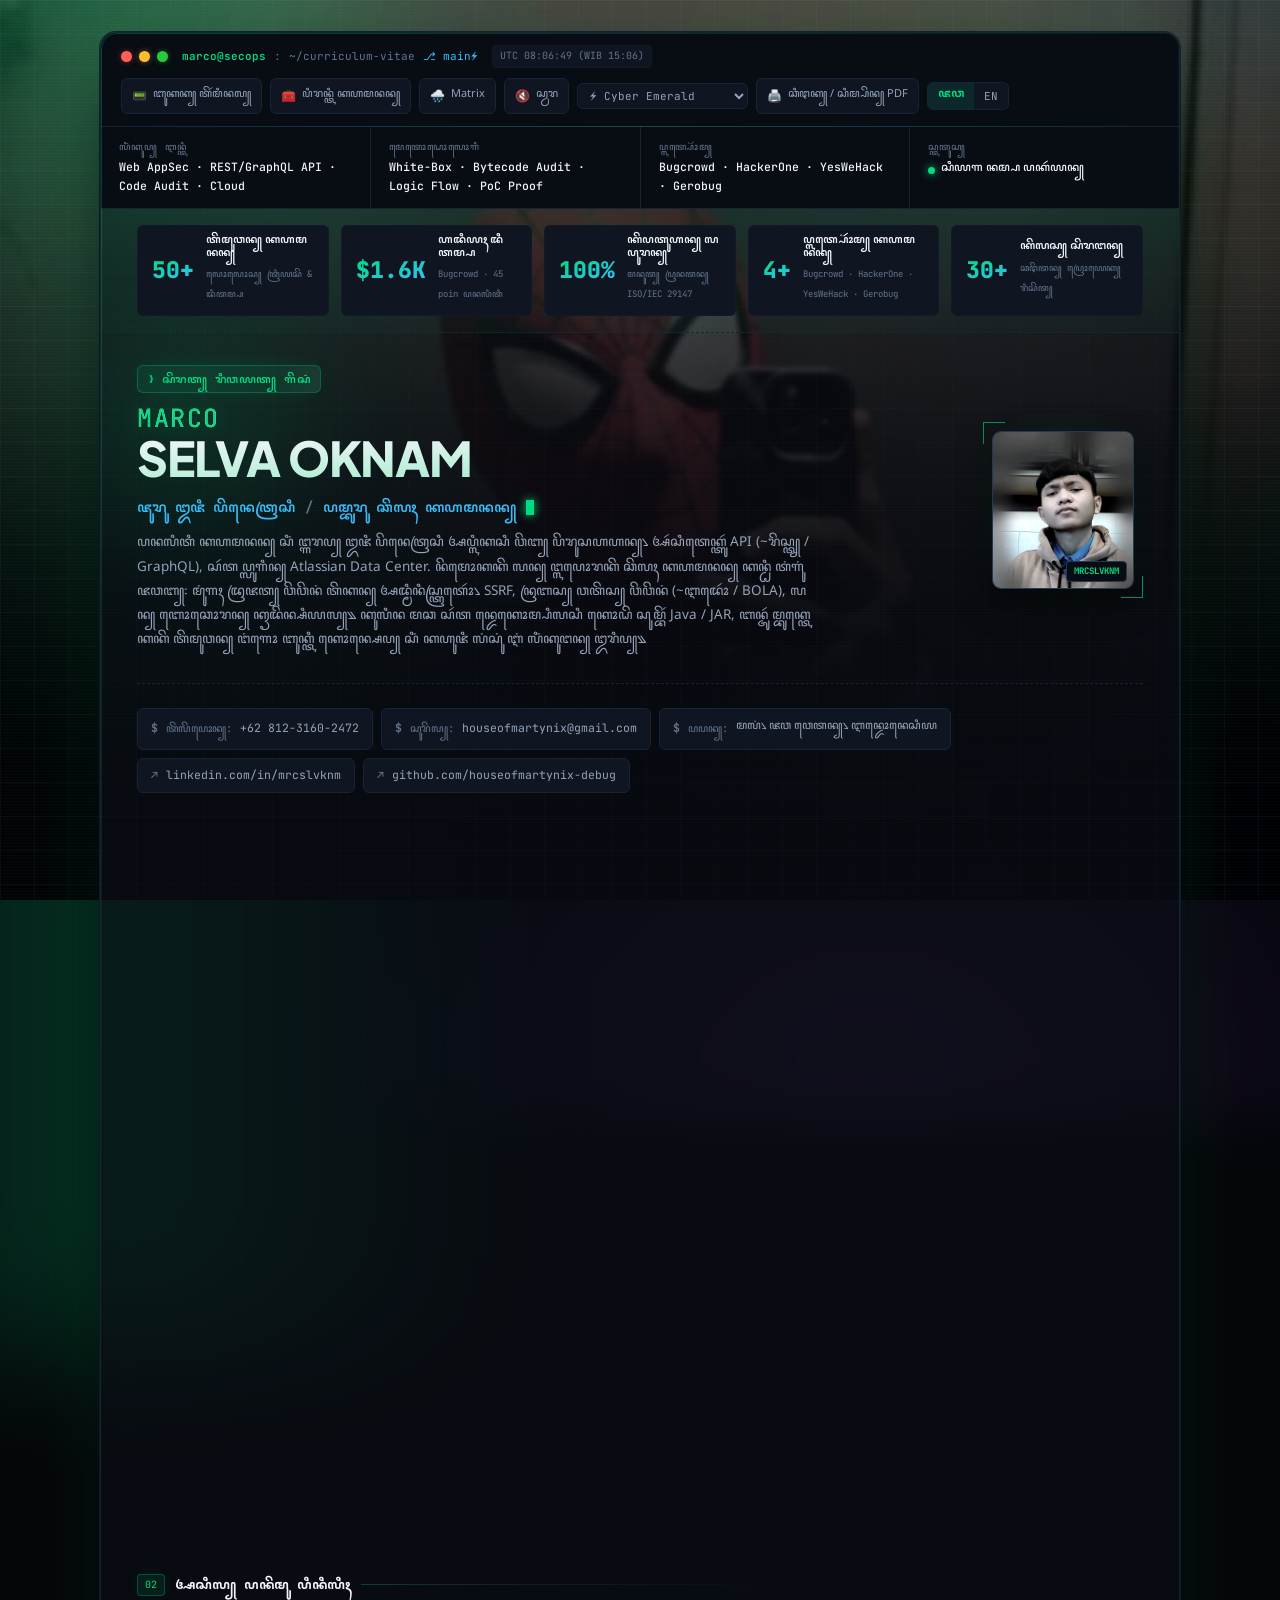
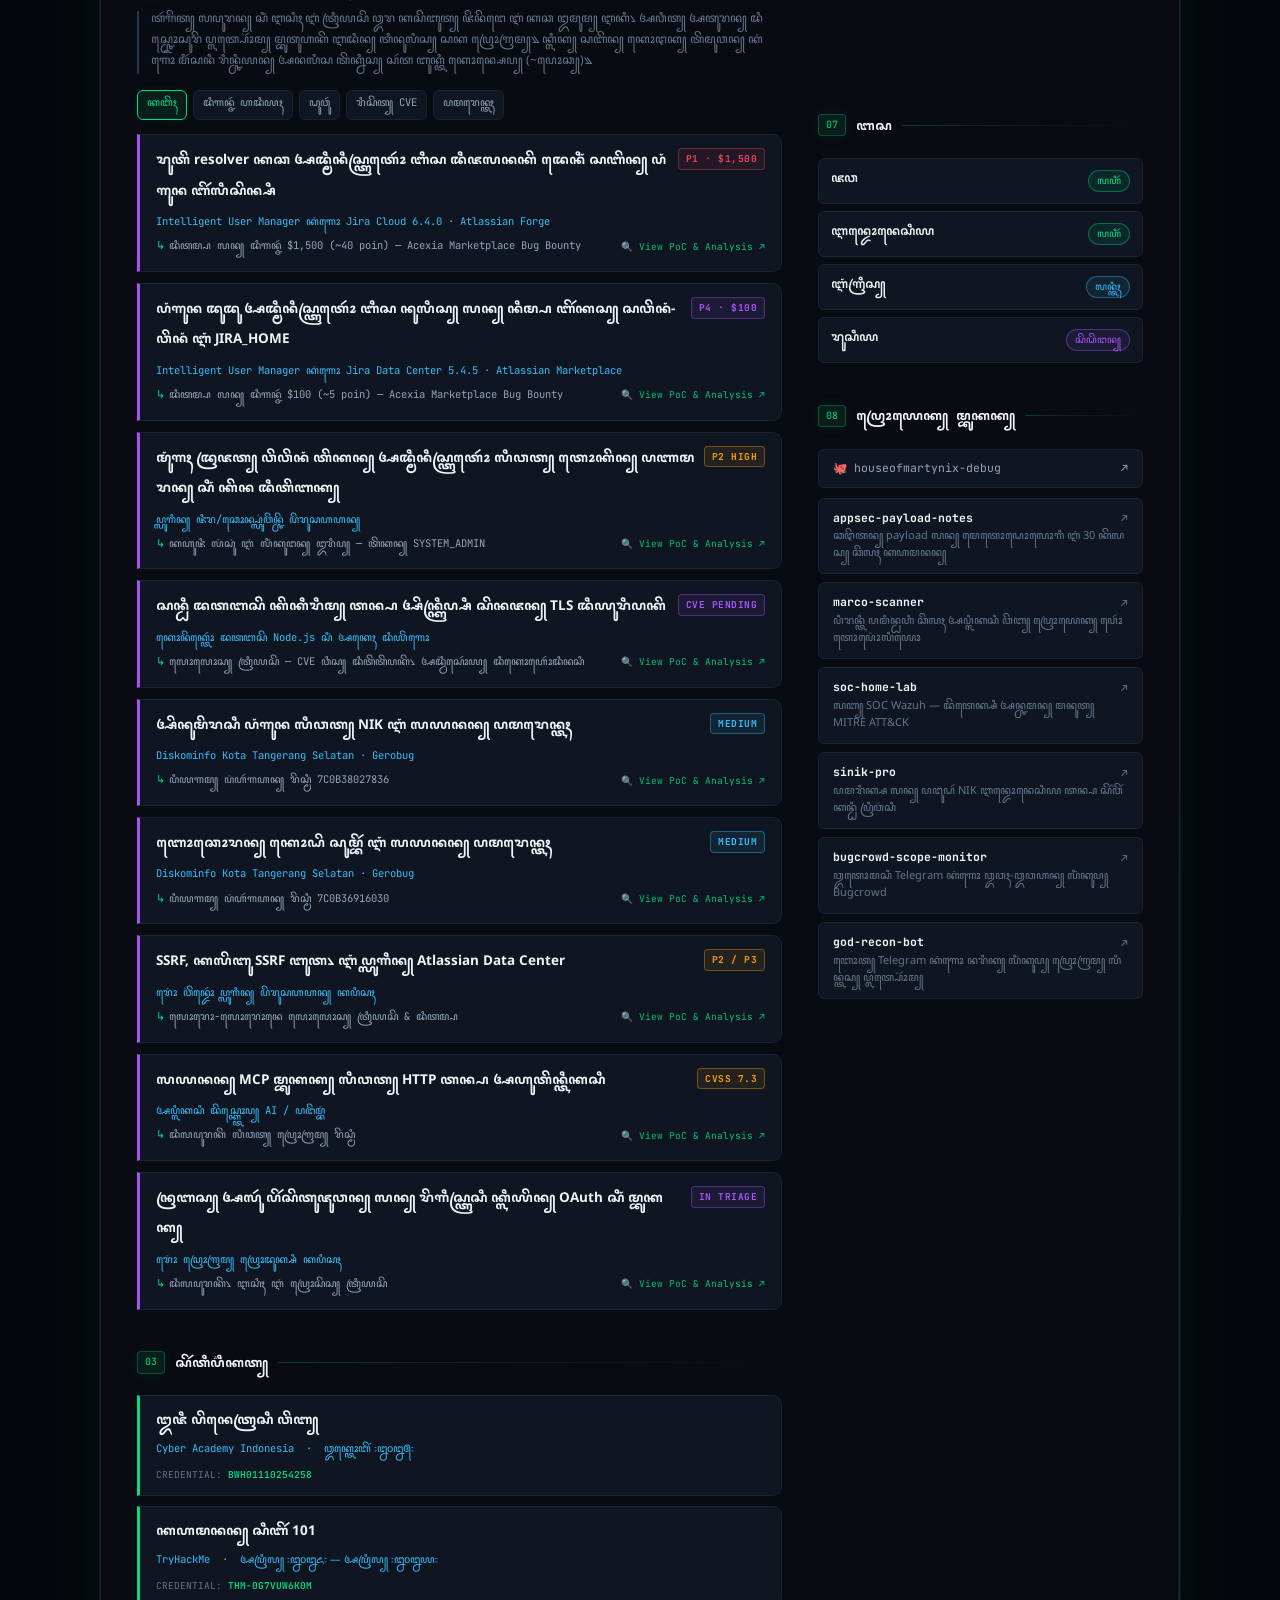
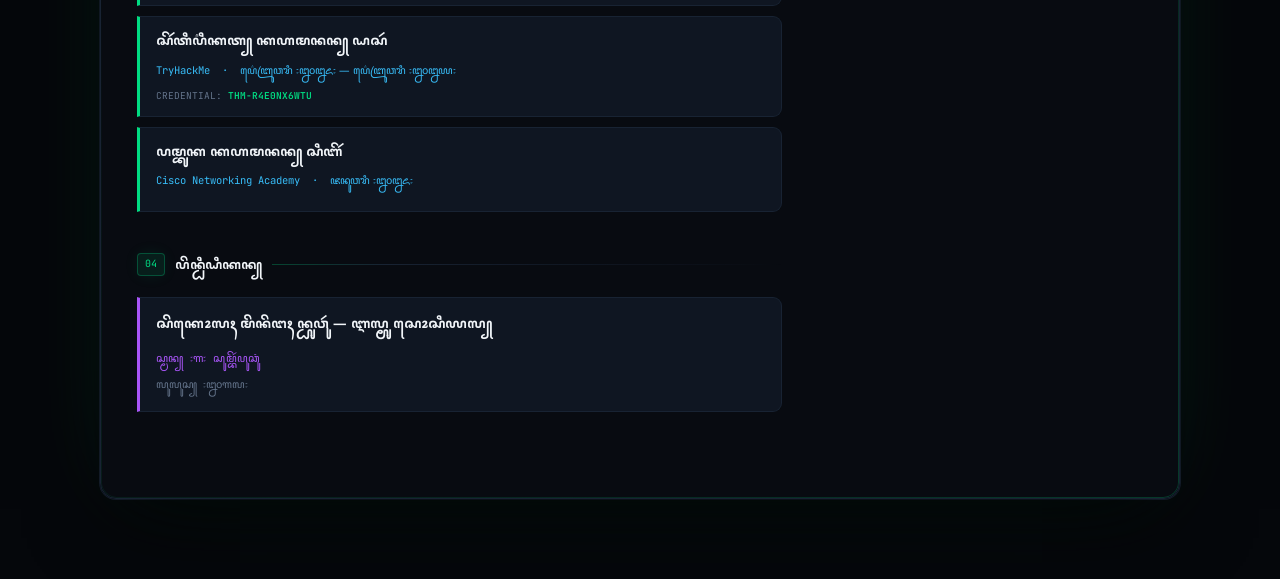
==== index.html @ aedea0de "Add the masked-portrait backdrop; correct FND-01 to P1 Critical Backdrop - New .ambient-photo layer " ====
<!DOCTYPE html>
<html lang="jv">
<head>
<meta charset="UTF-8">
<meta name="viewport" content="width=device-width, initial-scale=1.0">
<title>Marco Selva Oknam — ꦗꦸꦫꦸ ꦈꦗꦶ ꦥꦼꦤꦺꦠꦿꦱꦶ · ꦥꦩ꧀ꦧꦸꦫꦸ ꦕꦼꦭꦃ ꦏꦲꦩꦤꦤ꧀</title>
<meta name="description" content="Marco Selva Oknam — Application Security Researcher, Penetration Tester &amp; Bug Bounty Hunter.">
<link rel="preconnect" href="https://fonts.googleapis.com">
<link rel="preconnect" href="https://fonts.gstatic.com" crossorigin>
<link href="https://fonts.googleapis.com/css2?family=JetBrains+Mono:ital,wght@0,400;0,500;0,600;0,700;1,400&family=Plus+Jakarta+Sans:ital,wght@0,300;0,400;0,500;0,600;0,700;0,800;1,400&family=Noto+Sans+Javanese:wght@400;500;600;700&display=swap" rel="stylesheet">
<style>/* ==========================================================================
   MARCO SELVA OKNAM — ELITE CYBERSECURITY & DEV TERMINAL DESIGN SYSTEM
   --------------------------------------------------------------------------
   Layer map
     0. Reset & tokens
     1. Theme palettes (emerald · cyberpunk · stealth · amber · crimson · paper)
     2. Keyframes
     3. Ambient background stack (aurora → grid → scanline → vignette → grain)
     4. Chrome: shell, bars, telemetry, stats
     5. Content: hero, sections, cards, widgets
     6. Overlays: toolbox, modal, CLI drawer
     7. Responsive · reduced motion · print
   ========================================================================== */

*,*::before,*::after{margin:0;padding:0;box-sizing:border-box}

/* ==========================================================================
   1. THEME PALETTES
   ========================================================================== */

:root, [data-theme="emerald"]{
  --bg:#05070b;
  --bg-deep:#020306;
  --shell:#0b0f17;
  --glass:rgba(11,15,23,0.64);
  --bar:#080c13;
  --well:#080c12;
  --well-deep:#05080c;
  --panel:#0f1622;
  --panel-hover:#151e2e;
  --panel-active:#1b283d;
  --border:#182333;
  --border-focus:#253852;
  --border-subtle:#121a26;
  --overlay:rgba(2,4,8,0.84);

  --accent:#00dc82;
  --accent-dim:rgba(0,220,130,0.09);
  --accent-glow:rgba(0,220,130,0.28);
  --accent-text:#000000;

  --cyan:#38bdf8;
  --cyan-dim:rgba(56,189,248,0.09);

  --purple:#a855f7;
  --purple-dim:rgba(168,85,247,0.09);

  --amber:#f59e0b;
  --amber-dim:rgba(245,158,11,0.09);

  --rose:#f43f5e;
  --rose-dim:rgba(244,63,94,0.09);

  --text:#f1f5f9;
  --text-muted:#94a3b8;
  --text-dim:#64748b;
  --code-text:#e2e8f0;

  /* ambient background */
  --aurora-1:rgba(0,220,130,0.20);
  --aurora-2:rgba(56,189,248,0.15);
  --aurora-3:rgba(168,85,247,0.13);
  --grid-line:rgba(148,163,184,0.05);
  --grid-size:34px;
  --scan:rgba(255,255,255,0.016);
  --vignette:rgba(1,2,5,0.92);
  --grain:0.030;
  --sheen:rgba(255,255,255,0.055);
  --halo:rgba(0,220,130,0.22);

  /* Portrait backdrop. --bg-deep is per-theme, so the veil re-tints itself. */
  --photo-opacity:1;
  --photo-veil:color-mix(in srgb, var(--bg-deep) 82%, transparent);

  --mono:'JetBrains Mono','Space Mono','Noto Sans Javanese',SFMono-Regular,Consolas,monospace;
  --sans:'Plus Jakarta Sans','DM Sans','Noto Sans Javanese',-apple-system,BlinkMacSystemFont,'Segoe UI',Roboto,sans-serif;
  --jv:'Noto Sans Javanese','Plus Jakarta Sans',sans-serif;

  --radius-lg:16px;
  --radius-md:9px;
  --radius-sm:6px;
  --shadow-shell:0 28px 80px -18px rgba(0,0,0,0.9),0 0 0 1px var(--border);
  --transition:all 0.22s cubic-bezier(0.16,1,0.3,1);
}

[data-theme="cyberpunk"]{
  --bg:#06060f;
  --bg-deep:#030308;
  --shell:#0d0d1a;
  --glass:rgba(13,13,26,0.64);
  --bar:#0a0a16;
  --well:#0b0b18;
  --well-deep:#07070f;
  --panel:#131326;
  --panel-hover:#1c1c38;
  --panel-active:#25254a;
  --border:#242447;
  --border-focus:#41417a;
  --border-subtle:#181830;
  --overlay:rgba(4,4,12,0.85);

  --accent:#00f0ff;
  --accent-dim:rgba(0,240,255,0.12);
  --accent-glow:rgba(0,240,255,0.35);
  --accent-text:#070710;

  --cyan:#f43f5e;
  --cyan-dim:rgba(244,63,94,0.12);
  --purple:#c084fc;
  --purple-dim:rgba(192,132,252,0.12);
  --amber:#fbbf24;
  --amber-dim:rgba(251,191,36,0.12);
  --rose:#ff0055;
  --rose-dim:rgba(255,0,85,0.12);

  --text:#f8fafc;
  --text-muted:#a5b4fc;
  --text-dim:#6366f1;

  --aurora-1:rgba(0,240,255,0.22);
  --aurora-2:rgba(255,0,85,0.17);
  --aurora-3:rgba(192,132,252,0.17);
  --grid-line:rgba(129,140,248,0.06);
  --scan:rgba(0,240,255,0.020);
  --vignette:rgba(2,2,9,0.92);
  --grain:0.035;
  --halo:rgba(255,0,85,0.24);
}

[data-theme="stealth"]{
  --bg:#070a10;
  --bg-deep:#04060a;
  --shell:#0e131d;
  --glass:rgba(14,19,29,0.67);
  --bar:#0a0e16;
  --well:#0b1019;
  --well-deep:#070a10;
  --panel:#141b27;
  --panel-hover:#1c2536;
  --panel-active:#243046;
  --border:#1f293d;
  --border-focus:#334464;
  --border-subtle:#161f2e;
  --overlay:rgba(3,6,11,0.86);

  --accent:#60a5fa;
  --accent-dim:rgba(96,165,250,0.1);
  --accent-glow:rgba(96,165,250,0.3);
  --accent-text:#080b11;

  --cyan:#38bdf8;
  --cyan-dim:rgba(56,189,248,0.1);
  --purple:#818cf8;
  --purple-dim:rgba(129,140,248,0.1);
  --amber:#fbbf24;
  --amber-dim:rgba(251,191,36,0.1);
  --rose:#f87171;
  --rose-dim:rgba(248,113,113,0.1);

  --text:#f1f5f9;
  --text-muted:#94a3b8;
  --text-dim:#475569;

  --aurora-1:rgba(96,165,250,0.16);
  --aurora-2:rgba(129,140,248,0.13);
  --aurora-3:rgba(56,189,248,0.10);
  --grid-line:rgba(148,163,184,0.045);
  --scan:rgba(255,255,255,0.012);
  --vignette:rgba(2,4,8,0.92);
  --grain:0.026;
  --halo:rgba(129,140,248,0.20);
}

[data-theme="amber"]{
  --bg:#090703;
  --bg-deep:#050301;
  --shell:#120e06;
  --glass:rgba(18,14,6,0.67);
  --bar:#0e0b04;
  --well:#100c05;
  --well-deep:#0a0703;
  --panel:#1a1409;
  --panel-hover:#261e0f;
  --panel-active:#332814;
  --border:#2b200e;
  --border-focus:#4a3818;
  --border-subtle:#1e170a;
  --overlay:rgba(8,5,1,0.86);

  --accent:#fbbf24;
  --accent-dim:rgba(251,191,36,0.12);
  --accent-glow:rgba(251,191,36,0.35);
  --accent-text:#0a0804;

  --cyan:#fcd34d;
  --cyan-dim:rgba(252,211,77,0.12);
  --purple:#f59e0b;
  --purple-dim:rgba(245,158,11,0.12);
  --amber:#d97706;
  --amber-dim:rgba(217,119,6,0.12);
  --rose:#ef4444;
  --rose-dim:rgba(239,68,68,0.12);

  --text:#fef3c7;
  --text-muted:#d97706;
  --text-dim:#92400e;

  --aurora-1:rgba(251,191,36,0.18);
  --aurora-2:rgba(217,119,6,0.15);
  --aurora-3:rgba(239,68,68,0.11);
  --grid-line:rgba(251,191,36,0.05);
  --scan:rgba(251,191,36,0.028);
  --vignette:rgba(6,4,1,0.93);
  --grain:0.040;
  --halo:rgba(217,119,6,0.24);
}

[data-theme="crimson"]{
  --bg:#0a0407;
  --bg-deep:#050103;
  --shell:#150810;
  --glass:rgba(21,8,16,0.64);
  --bar:#0f050b;
  --well:#11060c;
  --well-deep:#090207;
  --panel:#1d0c16;
  --panel-hover:#28121e;
  --panel-active:#351829;
  --border:#331525;
  --border-focus:#54233c;
  --border-subtle:#230e19;
  --overlay:rgba(7,2,5,0.86);

  --accent:#ff3b5c;
  --accent-dim:rgba(255,59,92,0.11);
  --accent-glow:rgba(255,59,92,0.32);
  --accent-text:#0a0407;

  --cyan:#fb7185;
  --cyan-dim:rgba(251,113,133,0.11);
  --purple:#f472b6;
  --purple-dim:rgba(244,114,182,0.11);
  --amber:#fb923c;
  --amber-dim:rgba(251,146,60,0.11);
  --rose:#ef4444;
  --rose-dim:rgba(239,68,68,0.11);

  --text:#ffe4ec;
  --text-muted:#e2a8bb;
  --text-dim:#a4677f;

  --aurora-1:rgba(255,59,92,0.20);
  --aurora-2:rgba(244,114,182,0.15);
  --aurora-3:rgba(251,146,60,0.12);
  --grid-line:rgba(255,150,175,0.05);
  --scan:rgba(255,59,92,0.020);
  --vignette:rgba(5,1,3,0.93);
  --grain:0.034;
  --halo:rgba(244,114,182,0.22);
}

[data-theme="paper"]{
  --bg:#eef2f7;
  --bg-deep:#dde5ee;
  --shell:#ffffff;
  --glass:rgba(255,255,255,0.94);
  --bar:#eef2f7;
  --well:#ffffff;
  --well-deep:#f8fafc;
  --panel:#f1f5f9;
  --panel-hover:#e6edf5;
  --panel-active:#cbd5e1;
  --border:#cbd5e1;
  --border-focus:#94a3b8;
  --border-subtle:#e2e8f0;
  --overlay:rgba(15,23,42,0.45);

  --accent:#047857;
  --accent-dim:rgba(4,120,87,0.1);
  --accent-glow:rgba(4,120,87,0.25);
  --accent-text:#ffffff;

  --cyan:#0284c7;
  --cyan-dim:rgba(2,132,199,0.1);
  --purple:#7c3aed;
  --purple-dim:rgba(124,58,237,0.1);
  --amber:#b45309;
  --amber-dim:rgba(180,83,9,0.1);
  --rose:#e11d48;
  --rose-dim:rgba(225,29,72,0.1);

  --text:#0f172a;
  --text-muted:#334155;
  --text-dim:#64748b;
  --code-text:#1e293b;

  --aurora-1:rgba(4,120,87,0.13);
  --aurora-2:rgba(2,132,199,0.11);
  --aurora-3:rgba(124,58,237,0.09);
  --grid-line:rgba(15,23,42,0.04);
  --scan:rgba(15,23,42,0.008);
  --vignette:rgba(148,163,184,0.30);
  --grain:0.018;
  --sheen:rgba(15,23,42,0.045);
  --halo:rgba(4,120,87,0.18);
  /* Recruiter mode: the backdrop drops back to a whisper. */
  --photo-opacity:0.13;
  --shadow-shell:0 24px 50px -14px rgba(15,23,42,0.18),0 0 0 1px var(--border);
}

/* ==========================================================================
   2. KEYFRAMES
   ========================================================================== */

@keyframes fadeIn{from{opacity:0;transform:translateY(16px)}to{opacity:1;transform:translateY(0)}}
@keyframes blink{0%,100%{opacity:1}50%{opacity:0}}
@keyframes pulseLive{0%,100%{opacity:1;transform:scale(1)}50%{opacity:0.35;transform:scale(0.85)}}
@keyframes auroraDrift{
  0%  {transform:translate3d(0,0,0) scale(1)}
  33% {transform:translate3d(-3.5%,2.5%,0) scale(1.08)}
  66% {transform:translate3d(3%,-2%,0) scale(1.04)}
  100%{transform:translate3d(-1.5%,-3%,0) scale(1.1)}
}
@keyframes beamSweep{
  0%  {opacity:0.20;transform:translateX(-18%) rotate(8deg)}
  50% {opacity:0.45;transform:translateX(14%) rotate(8deg)}
  100%{opacity:0.20;transform:translateX(-18%) rotate(8deg)}
}
@keyframes sheenSweep{from{background-position:-60% 0}to{background-position:170% 0}}
@keyframes ringSpin{to{transform:rotate(1turn)}}
@keyframes haloPulse{0%,100%{opacity:0.55}50%{opacity:1}}
@keyframes scanDown{from{transform:translateY(-100%)}to{transform:translateY(400%)}}

/* ==========================================================================
   3. BASE + AMBIENT BACKGROUND STACK
   ========================================================================== */

html{
  scroll-behavior:smooth;
  scrollbar-color:var(--border-focus) var(--bg);
  scrollbar-width:thin;
}

body{
  color:var(--text);
  font-family:var(--sans);
  font-size:13.5px;
  line-height:1.65;
  min-height:100vh;
  -webkit-font-smoothing:antialiased;
  -moz-osx-font-smoothing:grayscale;
  position:relative;
  isolation:isolate;
  background-color:var(--bg);
  background-image:radial-gradient(140% 110% at 50% -20%,
      color-mix(in srgb, var(--bg) 82%, var(--accent)) 0%,
      var(--bg) 42%,
      var(--bg-deep) 100%);
  background-attachment:fixed;
  transition:background-color 0.4s ease;
}

/* Layer 0 — portrait backdrop (the image itself is injected by build.py).
   Sits under every other ambient layer; the veil keeps the centre, where the
   shell and its text live, dark enough to read against. */
.ambient-photo{
  position:fixed;
  inset:0;
  z-index:-3;
  pointer-events:none;
  background-size:cover;
  background-position:50% 6%;
  background-repeat:no-repeat;
  opacity:var(--photo-opacity);
}
.ambient-photo::after{
  content:'';
  position:absolute;
  inset:0;
  background:
    radial-gradient(95% 75% at 50% 14%, transparent 0%, transparent 34%, var(--photo-veil) 100%),
    linear-gradient(180deg, transparent 0%, transparent 42%, var(--photo-veil) 96%);
}

/* Layer A — drifting aurora field */
body::before{
  content:'';
  position:fixed;
  inset:-25%;
  z-index:-2;
  pointer-events:none;
  background:
    radial-gradient(38% 42% at 16% 12%, var(--aurora-1) 0%, transparent 64%),
    radial-gradient(34% 38% at 84% 6%,  var(--aurora-2) 0%, transparent 62%),
    radial-gradient(48% 50% at 62% 96%, var(--aurora-3) 0%, transparent 66%),
    radial-gradient(30% 30% at 92% 62%, var(--aurora-1) 0%, transparent 60%);
  filter:blur(30px) saturate(1.2);
  animation:auroraDrift 42s ease-in-out infinite alternate;
  will-change:transform;
}

/* Layer B — engineering grid + CRT scanline + vignette (grain is its own layer) */
body::after{
  content:'';
  position:fixed;
  inset:0;
  z-index:-1;
  pointer-events:none;
  background-image:
    linear-gradient(var(--grid-line) 1px, transparent 1px),
    linear-gradient(90deg, var(--grid-line) 1px, transparent 1px),
    repeating-linear-gradient(180deg, var(--scan) 0 1px, transparent 1px 3px),
    radial-gradient(120% 88% at 50% 4%, transparent 32%, var(--vignette) 100%);
  background-size:var(--grid-size) var(--grid-size), var(--grid-size) var(--grid-size), 100% 100%, 100% 100%;
}

/* Grain intensity rides on a theme token via a dedicated third layer */
.ambient-grain{
  position:fixed;
  inset:0;
  z-index:-1;
  pointer-events:none;
  opacity:var(--grain);
  mix-blend-mode:overlay;
  background-image:url("data:image/svg+xml,%3Csvg xmlns='http://www.w3.org/2000/svg' width='200' height='200'%3E%3Cfilter id='g'%3E%3CfeTurbulence type='fractalNoise' baseFrequency='0.75' numOctaves='4' stitchTiles='stitch'/%3E%3C/filter%3E%3Crect width='200' height='200' filter='url(%23g)'/%3E%3C/svg%3E");
}

/* Slow diagonal light beam sweeping the backdrop */
.ambient-beam{
  position:fixed;
  top:-30vh;
  left:-20vw;
  width:60vw;
  height:180vh;
  z-index:-2;
  pointer-events:none;
  background:linear-gradient(90deg, transparent, var(--halo), transparent);
  filter:blur(70px);
  animation:beamSweep 26s ease-in-out infinite;
  will-change:transform,opacity;
}

/* Background Matrix Canvas */
#matrixCanvas{
  position:fixed;
  top:0;
  left:0;
  width:100vw;
  height:100vh;
  pointer-events:none;
  z-index:-1;
  opacity:0.28;
  display:none;
}
body.matrix-active #matrixCanvas{display:block}

/* Reading-progress rail */
.scroll-progress{
  position:fixed;
  top:0;
  left:0;
  height:2px;
  width:0;
  z-index:9998;
  background:linear-gradient(90deg,var(--accent),var(--cyan),var(--purple));
  box-shadow:0 0 12px var(--accent-glow);
  transition:width 0.1s linear;
  pointer-events:none;
}

::selection{background:var(--accent);color:var(--accent-text)}

::-webkit-scrollbar{width:10px;height:10px}
::-webkit-scrollbar-track{background:var(--bg)}
::-webkit-scrollbar-thumb{
  background:linear-gradient(180deg,var(--border-focus),var(--border));
  border:2px solid var(--bg);
  border-radius:10px;
}
::-webkit-scrollbar-thumb:hover{background:var(--accent)}

:focus-visible{
  outline:2px solid var(--accent);
  outline-offset:2px;
  border-radius:4px;
}

/* Scroll-reveal (class applied by JS, so no-JS keeps everything visible) */
.reveal-item{
  opacity:0;
  transform:translateY(18px);
  transition:opacity 0.65s cubic-bezier(0.16,1,0.3,1),transform 0.65s cubic-bezier(0.16,1,0.3,1);
}
.reveal-item.in-view{opacity:1;transform:none}

/* Javanese Typography */
.jv{
  font-family:var(--jv);
  letter-spacing:0!important;
  line-height:2.25;
  word-break:normal;
  overflow-wrap:anywhere;
}

.cv-container{
  max-width:1120px;
  margin:0 auto;
  padding:32px 20px 80px;
  position:relative;
  z-index:1;
  animation:fadeIn 0.5s cubic-bezier(0.16,1,0.3,1) both;
}

/* ==========================================================================
   4. SHELL CHASSIS
   ========================================================================== */

.terminal-shell{
  background:var(--glass);
  /* Light blur on purpose: a heavy one smears the backdrop portrait into mush
     and the figure stops reading through the glass. */
  -webkit-backdrop-filter:blur(7px) saturate(1.5);
  backdrop-filter:blur(7px) saturate(1.5);
  border-radius:var(--radius-lg);
  box-shadow:var(--shadow-shell),0 0 90px -30px var(--halo);
  border:1px solid var(--border);
  overflow:hidden;
  position:relative;
}
/* Gradient hairline ring */
.terminal-shell::before{
  content:'';
  position:absolute;
  inset:0;
  border-radius:inherit;
  padding:1px;
  background:linear-gradient(140deg,var(--accent-glow) 0%,transparent 28%,transparent 68%,var(--halo) 100%);
  -webkit-mask:linear-gradient(#000 0 0) content-box,linear-gradient(#000 0 0);
  -webkit-mask-composite:xor;
  mask:linear-gradient(#000 0 0) content-box,linear-gradient(#000 0 0);
  mask-composite:exclude;
  pointer-events:none;
  z-index:5;
  animation:haloPulse 7s ease-in-out infinite;
}

/* TOP SHELL BAR */
.shell-bar{
  display:flex;
  justify-content:space-between;
  align-items:center;
  padding:12px 20px;
  background:var(--bar);
  border-bottom:1px solid var(--border);
  font-family:var(--mono);
  font-size:11.5px;
  color:var(--text-muted);
  user-select:none;
  flex-wrap:wrap;
  gap:10px;
  position:relative;
}
.shell-bar::after{
  content:'';
  position:absolute;
  left:0;
  right:0;
  bottom:-1px;
  height:1px;
  background:linear-gradient(90deg,transparent,var(--accent-glow),transparent);
  opacity:0.8;
}

.shell-bar-left{
  display:flex;
  align-items:center;
  gap:14px;
}

.shell-dots{
  display:flex;
  align-items:center;
  gap:7px;
}
.dot{
  width:11px;
  height:11px;
  border-radius:50%;
  transition:var(--transition);
}
.dot-red{background:#ff5f56;box-shadow:0 0 6px rgba(255,95,86,0.4)}
.dot-yellow{background:#ffbd2e;box-shadow:0 0 6px rgba(255,189,46,0.4)}
.dot-green{background:#27c93f;box-shadow:0 0 6px rgba(39,201,63,0.4)}
.shell-dots:hover .dot{transform:scale(1.12)}

.shell-path{
  display:flex;
  align-items:center;
  gap:8px;
  font-size:11px;
  color:var(--text-dim);
}
.shell-path .user{color:var(--accent);font-weight:600}
.shell-path .branch{color:var(--cyan);display:inline-flex;align-items:center;gap:4px}
.shell-clock{
  font-family:var(--mono);
  font-size:10px;
  color:var(--text-dim);
  background:var(--panel);
  padding:2px 7px;
  border-radius:4px;
  border:1px solid var(--border-subtle);
  font-variant-numeric:tabular-nums;
}

.shell-actions{
  display:flex;
  align-items:center;
  gap:8px;
  flex-wrap:wrap;
}

.action-btn{
  display:inline-flex;
  align-items:center;
  gap:6px;
  background:var(--panel);
  border:1px solid var(--border);
  border-radius:var(--radius-sm);
  padding:5px 10px;
  font-family:var(--mono);
  font-size:11px;
  color:var(--text-muted);
  cursor:pointer;
  text-decoration:none;
  transition:var(--transition);
}
.action-btn:hover, .action-btn.active{
  background:var(--panel-hover);
  border-color:var(--accent);
  color:var(--accent);
  box-shadow:0 0 0 1px var(--accent-dim),0 6px 18px -8px var(--accent-glow);
  transform:translateY(-1px);
}
.action-btn .btn-icon{font-size:12px}

/* Theme Dropdown / Selector */
.theme-select{
  background:var(--panel);
  border:1px solid var(--border);
  border-radius:var(--radius-sm);
  padding:4px 8px;
  font-family:var(--mono);
  font-size:11px;
  color:var(--text-muted);
  cursor:pointer;
  outline:none;
  transition:var(--transition);
}
.theme-select:hover, .theme-select:focus{
  border-color:var(--accent);
  color:var(--accent);
}
.theme-select option{background:var(--shell);color:var(--text)}

.lang-switch{
  display:inline-flex;
  border:1px solid var(--border);
  border-radius:var(--radius-sm);
  overflow:hidden;
  background:var(--panel);
}
.lang-switch a{
  padding:4px 10px;
  font-family:var(--mono);
  font-size:11px;
  color:var(--text-muted);
  text-decoration:none;
  transition:var(--transition);
}
.lang-switch a:hover{color:var(--accent)}
.lang-switch a.on{background:var(--accent-dim);color:var(--accent);font-weight:700}
.lang-switch a.jvlbl{font-family:var(--jv);font-size:11.5px;letter-spacing:0;line-height:1.6}

/* TELEMETRY HUD STRIP */
.telemetry-strip{
  display:grid;
  grid-template-columns:repeat(auto-fit,minmax(210px,1fr));
  gap:1px;
  background:var(--border);
  border-bottom:1px solid var(--border);
}
.telem-cell{
  background:var(--bar);
  padding:12px 18px;
  display:flex;
  flex-direction:column;
  gap:3px;
  transition:var(--transition);
  position:relative;
  overflow:hidden;
}
.telem-cell::before{
  content:'';
  position:absolute;
  left:0;
  top:0;
  bottom:0;
  width:2px;
  background:var(--accent);
  transform:scaleY(0);
  transform-origin:top;
  transition:transform 0.3s cubic-bezier(0.16,1,0.3,1);
}
.telem-cell:hover{background:var(--panel)}
.telem-cell:hover::before{transform:scaleY(1)}
.telem-key{
  font-family:var(--mono);
  font-size:9.5px;
  text-transform:uppercase;
  letter-spacing:1px;
  color:var(--text-dim);
}
.telem-val{
  font-family:var(--mono);
  font-size:11.5px;
  color:var(--text);
  font-weight:500;
  display:flex;
  align-items:center;
  gap:6px;
}
.live-pulse{
  width:7px;
  height:7px;
  border-radius:50%;
  background:var(--accent);
  box-shadow:0 0 8px var(--accent);
  animation:pulseLive 2s infinite ease-in-out;
  flex-shrink:0;
}

/* STATS COUNTER STRIP */
.stats-banner{
  display:grid;
  grid-template-columns:repeat(auto-fit,minmax(180px,1fr));
  gap:12px;
  padding:16px 36px;
  background:linear-gradient(180deg,var(--accent-dim),transparent 140%);
  border-bottom:1px dashed var(--border);
}
.stat-card{
  background:var(--panel);
  border:1px solid var(--border-subtle);
  border-radius:var(--radius-sm);
  padding:10px 14px;
  display:flex;
  align-items:center;
  gap:12px;
  transition:var(--transition);
  position:relative;
  overflow:hidden;
}
.stat-card:hover{
  border-color:var(--accent);
  transform:translateY(-3px);
  box-shadow:0 14px 30px -18px var(--accent-glow);
}
.stat-num{
  font-family:var(--mono);
  font-size:23px;
  font-weight:800;
  line-height:1;
  background:linear-gradient(160deg,var(--accent),var(--cyan));
  -webkit-background-clip:text;
  background-clip:text;
  -webkit-text-fill-color:transparent;
  font-variant-numeric:tabular-nums;
}
.stat-info{
  display:flex;
  flex-direction:column;
  gap:2px;
}
.stat-title{
  font-size:11px;
  font-weight:600;
  color:var(--text);
  line-height:1.2;
}
.stat-sub{
  font-family:var(--mono);
  font-size:9px;
  color:var(--text-dim);
}

/* SHELL CONTENT BODY */
.shell-content{
  padding:32px 36px 48px;
  position:relative;
}

/* ==========================================================================
   5. HERO
   ========================================================================== */

.hero-header{
  display:grid;
  grid-template-columns:1fr auto;
  gap:32px;
  align-items:center;
  padding-bottom:28px;
  border-bottom:1px dashed var(--border);
  margin-bottom:24px;
  position:relative;
}
.hero-header::before{
  content:'';
  position:absolute;
  top:-40px;
  left:-60px;
  width:340px;
  height:220px;
  background:radial-gradient(circle at 30% 40%, var(--accent-glow), transparent 68%);
  filter:blur(46px);
  opacity:0.5;
  pointer-events:none;
  z-index:-1;
}

.hero-tag{
  display:inline-flex;
  align-items:center;
  gap:6px;
  font-family:var(--mono);
  font-size:11px;
  color:var(--accent);
  background:var(--accent-dim);
  border:1px solid var(--accent-glow);
  padding:4px 10px;
  border-radius:var(--radius-sm);
  margin-bottom:12px;
  font-weight:600;
  letter-spacing:0.5px;
  position:relative;
  overflow:hidden;
  box-shadow:0 0 24px -10px var(--accent-glow);
}
.hero-tag::before{content:'❯ ';opacity:0.85}
.hero-tag::after{
  content:'';
  position:absolute;
  inset:0;
  background:linear-gradient(115deg,transparent 35%,var(--sheen) 50%,transparent 65%);
  background-size:220% 100%;
  animation:sheenSweep 5.5s ease-in-out infinite;
  pointer-events:none;
}

.hero-name{
  font-family:var(--sans);
  font-size:clamp(30px,4.5vw,48px);
  font-weight:800;
  letter-spacing:-1.2px;
  line-height:1.06;
  color:var(--text);
  background:linear-gradient(178deg,var(--text) 30%,color-mix(in srgb,var(--text) 42%,var(--accent)) 120%);
  -webkit-background-clip:text;
  background-clip:text;
  -webkit-text-fill-color:transparent;
}
.hero-name span.given{
  color:var(--accent);
  -webkit-text-fill-color:var(--accent);
  font-weight:400;
  font-size:0.52em;
  display:block;
  letter-spacing:1.5px;
  text-transform:uppercase;
  font-family:var(--mono);
  margin-bottom:2px;
  text-shadow:0 0 22px var(--accent-glow);
}

.role-banner{
  margin-top:12px;
  display:flex;
  align-items:center;
  gap:10px;
  flex-wrap:wrap;
  font-family:var(--mono);
  font-size:14px;
  color:var(--cyan);
  font-weight:600;
}
.role-banner .sep{color:var(--text-dim)}
.cursor{
  display:inline-block;
  width:8px;
  height:15px;
  background:var(--accent);
  box-shadow:0 0 10px var(--accent);
  animation:blink 1.1s step-end infinite;
  vertical-align:middle;
}

.hero-bio{
  margin-top:14px;
  font-size:13.5px;
  line-height:1.8;
  color:var(--text-muted);
  max-width:680px;
}

/* AVATAR FRAME — HUD bracket treatment */
.avatar-wrapper{
  position:relative;
  flex-shrink:0;
  padding:9px;
}
.avatar-wrapper::before,
.avatar-wrapper::after{
  content:'';
  position:absolute;
  width:22px;
  height:22px;
  border:1.5px solid var(--accent);
  opacity:0.65;
  transition:var(--transition);
  pointer-events:none;
}
.avatar-wrapper::before{top:0;left:0;border-right:none;border-bottom:none}
.avatar-wrapper::after{bottom:0;right:0;border-left:none;border-top:none}
.avatar-wrapper:hover::before,
.avatar-wrapper:hover::after{opacity:1;width:30px;height:30px}

.avatar-frame{
  width:142px;
  height:158px;
  border-radius:var(--radius-md);
  overflow:hidden;
  position:relative;
  border:1px solid var(--border-focus);
  background:var(--panel);
  box-shadow:0 12px 32px rgba(0,0,0,0.6),0 0 40px -18px var(--accent-glow);
}
.avatar-frame img{
  width:100%;
  height:100%;
  object-fit:cover;
  object-position:center top;
  display:block;
  filter:grayscale(12%) contrast(1.06);
  transition:var(--transition);
}
.avatar-frame:hover img{filter:grayscale(0%) contrast(1.1);transform:scale(1.04)}
/* CRT scan pass over the portrait */
.avatar-frame::after{
  content:'';
  position:absolute;
  left:0;
  right:0;
  top:0;
  height:26%;
  background:linear-gradient(180deg,transparent,var(--accent-dim),transparent);
  opacity:0;
  pointer-events:none;
}
.avatar-frame:hover::after{opacity:1;animation:scanDown 1.8s linear infinite}
.avatar-tag{
  position:absolute;
  bottom:6px;
  right:6px;
  background:var(--bar);
  border:1px solid var(--border-focus);
  padding:2px 7px;
  border-radius:4px;
  font-family:var(--mono);
  font-size:9px;
  font-weight:700;
  color:var(--accent);
  z-index:2;
}

/* CLI CONTACT BAR */
.cli-contact{
  display:flex;
  flex-wrap:wrap;
  gap:8px;
  margin-bottom:32px;
  font-family:var(--mono);
}
.cmd-pill{
  display:inline-flex;
  align-items:center;
  gap:8px;
  background:var(--panel);
  border:1px solid var(--border);
  border-radius:var(--radius-sm);
  padding:7px 13px;
  font-size:11.5px;
  color:var(--text-muted);
  text-decoration:none;
  transition:var(--transition);
  position:relative;
  cursor:pointer;
  overflow:hidden;
}
.cmd-pill:hover{
  background:var(--panel-hover);
  border-color:var(--accent);
  color:var(--accent);
  transform:translateY(-2px);
  box-shadow:0 10px 24px -14px var(--accent-glow);
}
.cmd-pill .prefix{color:var(--text-dim);font-weight:700}
.cmd-pill:hover .prefix{color:var(--accent)}
.cmd-pill .lbl{color:var(--text-dim);font-size:10.5px}

.toast{
  position:absolute;
  top:-28px;
  left:50%;
  transform:translateX(-50%);
  background:var(--accent);
  color:var(--accent-text);
  font-family:var(--mono);
  font-size:10px;
  font-weight:700;
  padding:3px 8px;
  border-radius:4px;
  opacity:0;
  pointer-events:none;
  transition:opacity 0.2s ease, transform 0.2s ease;
  white-space:nowrap;
  box-shadow:0 4px 12px rgba(0,0,0,0.5);
}
.toast.show{
  opacity:1;
  transform:translateX(-50%) translateY(-2px);
}

/* ==========================================================================
   6. TOOLBOX DRAWER
   ========================================================================== */

.cyber-toolbox{
  background:var(--panel);
  border:1px solid var(--border-focus);
  border-radius:var(--radius-md);
  margin-bottom:32px;
  overflow:hidden;
  display:none;
  animation:fadeIn 0.3s ease;
}
.cyber-toolbox.open{display:block}

.toolbox-head{
  display:flex;
  justify-content:space-between;
  align-items:center;
  padding:12px 18px;
  background:var(--bar);
  border-bottom:1px solid var(--border);
  flex-wrap:wrap;
  gap:8px;
}
.toolbox-title{
  font-family:var(--mono);
  font-size:12px;
  font-weight:700;
  color:var(--accent);
  display:flex;
  align-items:center;
  gap:8px;
}
.toolbox-tabs{
  display:flex;
  gap:6px;
  flex-wrap:wrap;
}
.tb-tab-btn{
  background:transparent;
  border:1px solid var(--border);
  border-radius:var(--radius-sm);
  padding:4px 10px;
  font-family:var(--mono);
  font-size:10.5px;
  color:var(--text-muted);
  cursor:pointer;
  transition:var(--transition);
}
.tb-tab-btn:hover, .tb-tab-btn.active{
  background:var(--accent-dim);
  border-color:var(--accent);
  color:var(--accent);
}
.toolbox-body{
  padding:18px;
}
.tool-pane{display:none}
.tool-pane.active{display:block}
.tool-input{
  width:100%;
  background:var(--well);
  border:1px solid var(--border);
  border-radius:var(--radius-sm);
  padding:10px 12px;
  font-family:var(--mono);
  font-size:11.5px;
  color:var(--text);
  margin-bottom:10px;
  outline:none;
  resize:vertical;
  transition:var(--transition);
}
.tool-input::placeholder{color:var(--text-dim)}
.tool-input:focus{border-color:var(--accent);box-shadow:0 0 0 3px var(--accent-dim)}
.tool-output{
  background:var(--well-deep);
  border:1px solid var(--border-subtle);
  border-radius:var(--radius-sm);
  padding:12px;
  font-family:var(--mono);
  font-size:11px;
  color:var(--cyan);
  white-space:pre-wrap;
  word-break:break-all;
  max-height:220px;
  overflow-y:auto;
}
.tool-actions-row{
  display:flex;
  gap:8px;
  margin-bottom:10px;
  flex-wrap:wrap;
}

/* ==========================================================================
   7. MAIN GRID & SECTIONS
   ========================================================================== */

.main-grid{
  display:grid;
  grid-template-columns:1fr 325px;
  gap:36px;
}

.section{margin-bottom:38px}
.sec-header{
  display:flex;
  align-items:center;
  gap:10px;
  margin-bottom:18px;
}
.sec-num{
  font-family:var(--mono);
  font-size:10px;
  color:var(--accent);
  background:var(--accent-dim);
  padding:2px 7px;
  border-radius:4px;
  border:1px solid var(--accent-glow);
  box-shadow:0 0 18px -6px var(--accent-glow);
}
.sec-title{
  font-family:var(--mono);
  font-size:13px;
  font-weight:700;
  text-transform:uppercase;
  letter-spacing:1px;
  color:var(--text);
  white-space:nowrap;
}
.sec-divider{
  flex:1;
  height:1px;
  background:linear-gradient(90deg,var(--accent-glow),var(--border) 22%,transparent);
}
.sec-callout{
  font-size:12px;
  color:var(--text-dim);
  border-left:2px solid var(--border-focus);
  padding-left:12px;
  margin:-6px 0 16px;
  line-height:1.75;
}

/* FILTER CHIPS */
.filter-bar{
  display:flex;
  gap:6px;
  margin-bottom:14px;
  flex-wrap:wrap;
}
.filter-chip{
  font-family:var(--mono);
  font-size:10.5px;
  padding:3px 9px;
  background:var(--panel);
  border:1px solid var(--border);
  border-radius:var(--radius-sm);
  color:var(--text-muted);
  cursor:pointer;
  transition:var(--transition);
}
.filter-chip:hover, .filter-chip.active{
  border-color:var(--accent);
  color:var(--accent);
  background:var(--accent-dim);
  box-shadow:0 0 16px -8px var(--accent-glow);
}

/* TIMELINE: EXPERIENCE */
.timeline-list{
  position:relative;
  padding-left:18px;
}
.timeline-list::before{
  content:'';
  position:absolute;
  left:0;
  top:8px;
  bottom:8px;
  width:1px;
  background:linear-gradient(180deg,var(--accent),color-mix(in srgb,var(--accent) 8%,transparent));
}
.timeline-item{
  position:relative;
  padding-bottom:24px;
}
.timeline-item:last-child{padding-bottom:4px}
.timeline-item::after{
  content:'';
  position:absolute;
  left:-21px;
  top:6px;
  width:7px;
  height:7px;
  border-radius:50%;
  background:var(--accent);
  box-shadow:0 0 8px var(--accent);
  transition:var(--transition);
}
.timeline-item:hover::after{transform:scale(1.5);box-shadow:0 0 16px var(--accent)}

.t-meta{
  display:flex;
  justify-content:space-between;
  align-items:center;
  gap:10px;
  flex-wrap:wrap;
  margin-bottom:3px;
}
.t-role{
  font-size:14.5px;
  font-weight:700;
  color:var(--text);
}
.t-period{
  font-family:var(--mono);
  font-size:10.5px;
  color:var(--text-dim);
  background:var(--panel);
  border:1px solid var(--border);
  padding:2px 8px;
  border-radius:var(--radius-sm);
  white-space:nowrap;
}
.t-company{
  font-family:var(--mono);
  font-size:11px;
  color:var(--cyan);
  margin-bottom:7px;
}
.t-desc{
  font-size:13px;
  color:var(--text-muted);
  line-height:1.75;
}

/* FINDINGS & HALL OF FAME CARDS */
.finding-card{
  background:var(--panel);
  border:1px solid var(--border);
  border-left:3px solid var(--purple);
  border-radius:0 var(--radius-md) var(--radius-md) 0;
  padding:13px 16px;
  margin-bottom:11px;
  transition:var(--transition);
  cursor:pointer;
  position:relative;
  overflow:hidden;
}
.finding-card:hover{
  background:var(--panel-hover);
  border-color:var(--border-focus);
  border-left-color:var(--accent);
  transform:translateX(4px);
  box-shadow:-6px 10px 28px -18px var(--accent-glow);
}
/* Light sheen sweep shared by the card family */
.finding-card::after,
.cert-item::after,
.edu-box::after,
.repo-card::after{
  content:'';
  position:absolute;
  inset:0;
  pointer-events:none;
  background:linear-gradient(115deg,transparent 38%,var(--sheen) 50%,transparent 62%);
  background-size:220% 100%;
  opacity:0;
  transition:opacity 0.3s ease;
}
.finding-card:hover::after,
.cert-item:hover::after,
.edu-box:hover::after,
.repo-card:hover::after{opacity:1;animation:sheenSweep 0.9s ease}
.f-head{
  display:flex;
  justify-content:space-between;
  align-items:flex-start;
  gap:8px;
  margin-bottom:4px;
}
.f-title{
  font-size:13.5px;
  font-weight:700;
  color:var(--text);
}
.f-target{
  font-family:var(--mono);
  font-size:10.5px;
  color:var(--cyan);
  margin-bottom:4px;
}
.f-proof{
  font-family:var(--mono);
  font-size:10.5px;
  color:var(--text-muted);
  display:flex;
  align-items:center;
  justify-content:space-between;
  gap:4px;
}
.f-proof-left{
  display:inline-flex;
  align-items:center;
  gap:4px;
}
.f-proof-left::before{content:'↳ ';color:var(--accent)}
.f-poc-link{
  font-size:9.5px;
  color:var(--accent);
  opacity:0.85;
}
.finding-card:hover .f-poc-link{opacity:1;text-decoration:underline}

/* SEVERITY CHIPS */
.sev-chip{
  font-family:var(--mono);
  font-size:9.5px;
  font-weight:700;
  padding:2px 7px;
  border-radius:4px;
  text-transform:uppercase;
  letter-spacing:0.5px;
  white-space:nowrap;
}
.sev-p1{background:var(--rose-dim);color:var(--rose);border:1px solid color-mix(in srgb,var(--rose) 38%,transparent)}
.sev-p2{background:var(--amber-dim);color:var(--amber);border:1px solid color-mix(in srgb,var(--amber) 38%,transparent)}
.sev-p3{background:var(--cyan-dim);color:var(--cyan);border:1px solid color-mix(in srgb,var(--cyan) 38%,transparent)}
.sev-p4{background:var(--purple-dim);color:var(--purple);border:1px solid color-mix(in srgb,var(--purple) 38%,transparent)}

/* CERTIFICATIONS */
.cert-item{
  background:var(--panel);
  border:1px solid var(--border);
  border-left:3px solid var(--accent);
  border-radius:0 var(--radius-md) var(--radius-md) 0;
  padding:12px 16px;
  margin-bottom:10px;
  transition:var(--transition);
  position:relative;
  overflow:hidden;
}
.cert-item:hover{
  background:var(--panel-hover);
  border-left-color:var(--cyan);
  transform:translateX(4px);
}
.c-name{font-size:13.5px;font-weight:700;color:var(--text);margin-bottom:2px}
.c-issuer{font-family:var(--mono);font-size:10.5px;color:var(--cyan);margin-bottom:3px}
.c-id{font-family:var(--mono);font-size:9.5px;color:var(--text-dim)}
.c-id span{color:var(--accent);font-weight:600}

/* EDUCATION */
.edu-box{
  background:var(--panel);
  border:1px solid var(--border);
  border-left:3px solid var(--purple);
  border-radius:0 var(--radius-md) var(--radius-md) 0;
  padding:14px 16px;
  transition:var(--transition);
  position:relative;
  overflow:hidden;
}
.edu-box:hover{
  background:var(--panel-hover);
  transform:translateX(4px);
}
.edu-title{font-size:13.5px;font-weight:700;color:var(--text);margin-bottom:3px}
.edu-inst{font-family:var(--mono);font-size:11px;color:var(--purple);margin-bottom:3px}
.edu-grad{font-family:var(--mono);font-size:10.5px;color:var(--text-dim)}

/* RIGHT COLUMN WIDGETS */
.skill-box{
  background:var(--panel);
  border:1px solid var(--border);
  border-radius:var(--radius-md);
  padding:14px 16px;
  margin-bottom:14px;
  transition:var(--transition);
}
.skill-box:hover{border-color:var(--border-focus)}
.skill-row{
  padding:9px 0;
  border-bottom:1px solid var(--border-subtle);
}
.skill-row:last-child{border-bottom:none;padding-bottom:2px}
.skill-label{
  font-size:12.5px;
  font-weight:700;
  color:var(--text);
  margin-bottom:2px;
  display:flex;
  align-items:center;
  gap:6px;
}
.skill-label::before{content:'▹';color:var(--accent);font-size:10px}
.skill-tags{
  font-family:var(--mono);
  font-size:10px;
  color:var(--text-dim);
  letter-spacing:0.2px;
  line-height:1.5;
}

/* COMPETENCY PILLS */
.comp-cloud{display:flex;flex-wrap:wrap;gap:6px}
.comp-badge{
  font-family:var(--mono);
  font-size:11px;
  padding:4px 10px;
  background:var(--panel);
  border:1px solid var(--border);
  border-radius:var(--radius-sm);
  color:var(--text-muted);
  transition:var(--transition);
  cursor:default;
}
.comp-badge:hover{
  border-color:var(--accent);
  color:var(--accent);
  background:var(--accent-dim);
  transform:translateY(-2px);
  box-shadow:0 8px 18px -12px var(--accent-glow);
}

/* LANGUAGES */
.lang-row{
  display:flex;
  justify-content:space-between;
  align-items:center;
  padding:8px 12px;
  background:var(--panel);
  border:1px solid var(--border);
  border-radius:var(--radius-sm);
  margin-bottom:7px;
  transition:var(--transition);
}
.lang-row:hover{border-color:var(--border-focus)}
.lang-name{font-size:12.5px;font-weight:600;color:var(--text)}
.lang-tag{
  font-family:var(--mono);
  font-size:10px;
  padding:2px 8px;
  border-radius:12px;
  border:1px solid;
}
.lang-tag.native{color:var(--accent);border-color:color-mix(in srgb,var(--accent) 38%,transparent);background:var(--accent-dim)}
.lang-tag.advanced{color:var(--cyan);border-color:color-mix(in srgb,var(--cyan) 38%,transparent);background:var(--cyan-dim)}
.lang-tag.inter{color:var(--purple);border-color:color-mix(in srgb,var(--purple) 38%,transparent);background:var(--purple-dim)}

/* PORTFOLIO REPOS */
.repo-btn-head{
  display:flex;
  align-items:center;
  justify-content:space-between;
  background:var(--panel);
  border:1px solid var(--border);
  border-radius:var(--radius-sm);
  padding:9px 14px;
  font-family:var(--mono);
  font-size:11.5px;
  color:var(--text-muted);
  text-decoration:none;
  transition:var(--transition);
  margin-bottom:10px;
}
.repo-btn-head:hover{
  border-color:var(--accent);
  color:var(--accent);
  background:var(--panel-hover);
}

.repo-card{
  display:block;
  background:var(--panel);
  border:1px solid var(--border);
  border-radius:var(--radius-sm);
  padding:10px 14px;
  margin-bottom:8px;
  text-decoration:none;
  transition:var(--transition);
  position:relative;
  overflow:hidden;
}
.repo-card:hover{
  background:var(--panel-hover);
  border-color:var(--accent);
  transform:translateX(4px);
  box-shadow:-4px 8px 22px -16px var(--accent-glow);
}
.repo-name{
  display:flex;
  align-items:center;
  justify-content:space-between;
  font-family:var(--mono);
  font-size:11.5px;
  font-weight:700;
  color:var(--text);
  margin-bottom:3px;
}
.repo-card:hover .repo-name{color:var(--accent)}
.repo-arrow{font-size:11px;color:var(--text-dim);transition:transform 0.2s}
.repo-card:hover .repo-arrow{color:var(--accent);transform:translateX(3px)}
.repo-desc{
  font-size:11px;
  color:var(--text-dim);
  line-height:1.5;
}

/* ==========================================================================
   8. MODAL & CLI DRAWER
   ========================================================================== */

.cyber-modal-overlay{
  position:fixed;
  top:0;
  left:0;
  width:100vw;
  height:100vh;
  background:var(--overlay);
  -webkit-backdrop-filter:blur(6px);
  backdrop-filter:blur(6px);
  z-index:9999;
  display:none;
  align-items:center;
  justify-content:center;
  padding:20px;
  animation:fadeIn 0.2s ease;
}
.cyber-modal-overlay.open{display:flex}
.cyber-modal{
  background:var(--shell);
  border:1px solid var(--border-focus);
  border-radius:var(--radius-lg);
  max-width:760px;
  width:100%;
  max-height:90vh;
  overflow-y:auto;
  box-shadow:0 30px 80px rgba(0,0,0,0.9),0 0 60px -24px var(--accent-glow);
  position:relative;
}
.modal-header{
  display:flex;
  justify-content:space-between;
  align-items:center;
  padding:14px 20px;
  background:var(--bar);
  border-bottom:1px solid var(--border);
  position:sticky;
  top:0;
  z-index:2;
}
.modal-title-box{display:flex;align-items:center;gap:10px}
.modal-close{
  background:var(--panel);
  border:1px solid var(--border);
  color:var(--text-muted);
  width:28px;
  height:28px;
  border-radius:4px;
  display:inline-flex;
  align-items:center;
  justify-content:center;
  cursor:pointer;
  font-family:var(--mono);
  font-size:14px;
  transition:var(--transition);
  flex-shrink:0;
}
.modal-close:hover{border-color:var(--rose);color:var(--rose)}
.modal-body{
  padding:24px;
}
.modal-field{
  margin-bottom:18px;
}
.modal-label{
  font-family:var(--mono);
  font-size:10.5px;
  text-transform:uppercase;
  letter-spacing:1px;
  color:var(--text-dim);
  margin-bottom:4px;
}
.modal-val{
  font-size:13px;
  color:var(--text);
  line-height:1.7;
}
.modal-code{
  background:var(--well-deep);
  border:1px solid var(--border);
  border-radius:var(--radius-sm);
  padding:12px;
  font-family:var(--mono);
  font-size:11px;
  color:var(--code-text);
  white-space:pre-wrap;
  word-break:break-all;
}

/* FLOATING CLI TERMINAL CONSOLE DRAWER */
.cli-drawer{
  position:fixed;
  bottom:0;
  right:20px;
  width:580px;
  max-width:calc(100vw - 40px);
  background:var(--glass);
  -webkit-backdrop-filter:blur(18px) saturate(1.2);
  backdrop-filter:blur(18px) saturate(1.2);
  border:1px solid var(--border-focus);
  border-bottom:none;
  border-radius:var(--radius-md) var(--radius-md) 0 0;
  box-shadow:0 -10px 40px rgba(0,0,0,0.8),0 0 60px -30px var(--accent-glow);
  z-index:999;
  display:none;
  animation:fadeIn 0.2s ease;
}
.cli-drawer.open{display:block}
.cli-drawer-head{
  display:flex;
  justify-content:space-between;
  align-items:center;
  padding:10px 16px;
  background:var(--bar);
  border-bottom:1px solid var(--border);
  font-family:var(--mono);
  font-size:11px;
}
.cli-drawer-body{
  padding:14px;
  max-height:360px;
  overflow-y:auto;
  font-family:var(--mono);
  font-size:11.5px;
  line-height:1.6;
}
.cli-log-line{margin-bottom:4px;word-break:break-word}
.cli-prompt-row{
  display:flex;
  align-items:center;
  gap:6px;
  padding:8px 14px;
  background:var(--well);
  border-top:1px solid var(--border);
}
.cli-prompt-symbol{color:var(--accent);font-family:var(--mono);font-size:12px;font-weight:700}
.cli-input{
  flex:1;
  background:transparent;
  border:none;
  color:var(--text);
  font-family:var(--mono);
  font-size:12px;
  outline:none;
}
.cli-quick-chips{
  display:flex;
  gap:6px;
  padding:6px 14px 10px;
  background:var(--well);
  overflow-x:auto;
}
.cli-chip{
  font-family:var(--mono);
  font-size:10px;
  padding:2px 7px;
  background:var(--panel);
  border:1px solid var(--border);
  border-radius:4px;
  color:var(--cyan);
  cursor:pointer;
  white-space:nowrap;
}
.cli-chip:hover{border-color:var(--accent);color:var(--accent)}

/* ==========================================================================
   9. RESPONSIVE
   ========================================================================== */

@media(max-width:900px){
  .main-grid{grid-template-columns:1fr}
  .hero-header{grid-template-columns:1fr auto;gap:20px}
  .avatar-frame{width:110px;height:125px}
  .shell-content{padding:24px 20px 36px}
  .stats-banner{padding:14px 20px}
}
@media(max-width:640px){
  .cv-container{padding:12px 8px 40px}
  .shell-bar{flex-direction:column;align-items:flex-start;gap:8px}
  .shell-bar-left{width:100%;justify-content:space-between}
  .shell-actions{width:100%;justify-content:flex-start}
  .hero-header{grid-template-columns:1fr;gap:16px}
  .hero-header::before{display:none}
  .avatar-wrapper{display:flex;justify-content:flex-start}
  .avatar-frame{width:85px;height:95px}
  .cli-contact{flex-direction:column}
  .cmd-pill{width:100%}
  .shell-content{padding:18px 12px 28px}
  .stats-banner{padding:12px}
  .cli-drawer{right:0;width:100vw;max-width:100vw;border-radius:0}
  .ambient-beam{display:none}
  body::before{filter:blur(24px)}
}

/* Motion-sensitive visitors get the same look, minus the movement */
@media(prefers-reduced-motion:reduce){
  html{scroll-behavior:auto}
  *,*::before,*::after{
    animation-duration:0.001ms!important;
    animation-iteration-count:1!important;
    transition-duration:0.05s!important;
  }
  .reveal-item{opacity:1!important;transform:none!important}
  .ambient-beam{display:none}
}

/* ==========================================================================
   10. PRINT & RECRUITER PDF STYLESHEET
   ========================================================================== */

/* The theme tokens live on <body>, so print must re-declare them at a
   selector that outranks [data-theme="..."] — otherwise every override here
   is shadowed and the cards print white-on-dark. */
@media print{
  :root, body, body[data-theme]{
    --bg:#ffffff;
    --bg-deep:#ffffff;
    --shell:#ffffff;
    --glass:#ffffff;
    --bar:#ffffff;
    --well:#ffffff;
    --well-deep:#ffffff;
    --panel:#ffffff;
    --panel-hover:#ffffff;
    --border:#cbd5e1;
    --border-focus:#94a3b8;
    --border-subtle:#e2e8f0;
    --accent:#047857;
    --accent-dim:transparent;
    --accent-glow:#cbd5e1;
    --cyan:#0369a1;
    --cyan-dim:transparent;
    --purple:#6b21a8;
    --purple-dim:transparent;
    --amber:#b45309;
    --amber-dim:transparent;
    --rose:#be123c;
    --rose-dim:transparent;
    --text:#0f172a;
    --text-muted:#334155;
    --text-dim:#64748b;
    --code-text:#1e293b;
    --sheen:transparent;
    --halo:transparent;
  }
  @page{margin:12mm}
  body{
    background:#ffffff!important;
    background-image:none!important;
    color:#0f172a!important;
    font-size:9.5pt;
    line-height:1.45;
  }
  body::before,body::after{display:none!important}
  .ambient-grain,.ambient-beam,.ambient-photo,.scroll-progress{display:none!important}
  .shell-bar,.telemetry-strip,.stats-banner,.toast,.repo-arrow,.cursor,.hero-tag::before,#matrixCanvas,.cyber-toolbox,.filter-bar,.f-poc-link,.cli-drawer,.cyber-modal-overlay{display:none!important}
  .terminal-shell::before,.hero-header::before,.hero-tag::after,.avatar-frame::after,.avatar-wrapper::before,.avatar-wrapper::after{display:none!important}
  .finding-card::after,.cert-item::after,.edu-box::after,.repo-card::after{display:none!important}
  .reveal-item{opacity:1!important;transform:none!important}
  .cv-container{padding:0;max-width:none;animation:none}
  .terminal-shell{box-shadow:none;border:none;background:#ffffff!important;backdrop-filter:none}
  .shell-content{padding:0}
  .hero-header{padding-bottom:12px;margin-bottom:14px;border-bottom:1.5px solid #0f172a}
  .hero-name{background:none;-webkit-text-fill-color:#0f172a;color:#0f172a}
  .hero-name span.given{-webkit-text-fill-color:#047857;color:#047857;text-shadow:none}
  .stat-num{background:none;-webkit-text-fill-color:#047857;color:#047857}
  .avatar-wrapper{padding:0}
  .avatar-frame{width:85px;height:95px;border:1px solid #cbd5e1;box-shadow:none}
  .avatar-frame img{filter:none}
  .cli-contact{margin-bottom:16px;gap:4px}
  .cmd-pill{border:1px solid #cbd5e1;padding:3px 6px;font-size:8.5pt;background:#ffffff;color:#0f172a}
  .section{margin-bottom:12px;break-inside:avoid;page-break-inside:avoid}
  .timeline-item,.finding-card,.cert-item,.edu-box,.skill-box{break-inside:avoid;page-break-inside:avoid}
  .finding-card{border:1px solid #cbd5e1;border-left:3px solid #6b21a8;padding:6px 8px;margin-bottom:6px}
  .cert-item{border:1px solid #cbd5e1;border-left:3px solid #047857;padding:6px 8px;margin-bottom:6px}
  .edu-box{border:1px solid #cbd5e1;border-left:3px solid #6b21a8;padding:6px 8px}
  .skill-box{border:1px solid #cbd5e1;padding:6px 8px}
  .skill-row{padding:4px 0}
  .repo-card{border:1px solid #cbd5e1;padding:5px 7px;margin-bottom:4px}
  .sev-chip{border:1px solid #64748b;background:transparent;color:#0f172a}
  a{color:inherit;text-decoration:none}
}
</style>

</head>
<body data-theme="emerald">

<!-- Ambient backdrop layers (portrait + aurora + beam + film grain live behind everything) -->
<div class="ambient-photo" aria-hidden="true" style="background-image:url([data-uri])"></div>
<div class="ambient-beam" aria-hidden="true"></div>
<div class="ambient-grain" aria-hidden="true"></div>

<!-- Reading progress rail -->
<div class="scroll-progress" id="scrollProgress" aria-hidden="true"></div>

<!-- Background Digital Rain Canvas -->
<canvas id="matrixCanvas"></canvas>

<div class="cv-container">
  <div class="terminal-shell">

    <!-- SHELL HEADER BAR -->
    <div class="shell-bar">
      <div class="shell-bar-left">
        <div class="shell-dots">
          <span class="dot dot-red" title="Close"></span>
          <span class="dot dot-yellow" title="Minimize"></span>
          <span class="dot dot-green" title="Expand"></span>
        </div>
        <div class="shell-path">
          <span class="user">marco@secops</span>:<span class="path">~/curriculum-vitae</span>
          <span class="branch">⎇ main⚡</span>
        </div>
        <div class="shell-clock" id="cyberClock">UTC 00:00:00</div>
      </div>

      <div class="shell-actions">
        <button class="action-btn" id="cliBtn" onclick="toggleCLI()" title="Open Interactive Terminal Shell">
          <span class="btn-icon">📟</span>
          <span class="jv">ꦧꦸꦏꦏ꧀ ꦠꦼꦂꦩꦶꦤꦭ꧀</span>
        </button>
        <button class="action-btn" id="toolboxBtn" onclick="toggleToolbox()" title="Open Interactive Security Sandbox">
          <span class="btn-icon">🧰</span>
          <span class="jv">ꦥꦶꦫꦤ꧀ꦠꦶ ꦏꦲꦩꦤꦤ꧀</span>
        </button>
        <button class="action-btn" id="matrixBtn" onclick="toggleMatrix()" title="Toggle Digital Rain Effect">
          <span class="btn-icon">🌧️</span>
          <span class="jv">Matrix</span>
        </button>
        <button class="action-btn" id="soundBtn" onclick="toggleSound()" title="Toggle Audio FX">
          <span class="btn-icon" id="soundIcon">🔇</span>
          <span class="jv">ꦱ꧀ꦮꦫ</span>
        </button>
        <select class="theme-select" id="themeSelect" onchange="changeTheme(this.value)" title="Choose Theme">
          <option value="emerald">⚡ Cyber Emerald</option>
          <option value="cyberpunk">🌌 Neon Synth</option>
          <option value="stealth">🛡️ Midnight Stealth</option>
          <option value="amber">🖥️ Amber CRT</option>
          <option value="crimson">🩸 Crimson Root</option>
          <option value="paper">📄 Clean Paper</option>
        </select>
        <button class="action-btn" onclick="window.print()" title="Print CV or Save as PDF">
          <span class="btn-icon">🖨️</span>
          <span class="jv">ꦕꦶꦛꦏ꧀ / ꦱꦶꦩ꧀ꦥꦼꦤ꧀ PDF</span>
        </button>
        <div class="lang-switch"><a class="on jvlbl" href="./">ꦗꦮ</a><a href="./en/">EN</a></div>
      </div>
    </div>

    <!-- TELEMETRY / FAST FACTS STRIP -->
    <div class="telemetry-strip">
      <div class="telem-cell">
        <span class="telem-key">ꦭꦶꦁꦏꦸꦥ꧀ ꦆꦤ꧀ꦠꦶ</span>
        <span class="telem-val">Web AppSec · REST/GraphQL API · Code Audit · Cloud</span>
      </div>
      <div class="telem-cell">
        <span class="telem-key">ꦩꦺꦠꦺꦴꦝꦺꦴꦭꦺꦴꦒꦶ</span>
        <span class="telem-val">White-Box · Bytecode Audit · Logic Flow · PoC Proof</span>
      </div>
      <div class="telem-cell">
        <span class="telem-key">ꦥ꧀ꦭꦠ꧀ꦥ꦳ꦺꦴꦂꦩ꧀</span>
        <span class="telem-val">Bugcrowd · HackerOne · YesWeHack · Gerobug</span>
      </div>
      <div class="telem-cell">
        <span class="telem-key">ꦱ꧀ꦠꦠꦸꦱ꧀</span>
        <span class="telem-val"><span class="live-pulse"></span> <span class="jv">ꦱꦶꦪꦒ ꦤꦩ꧀ꦥ ꦥꦏꦂꦪꦤ꧀</span></span>
      </div>
    </div>

    <!-- STATS COUNTER STRIP -->
    <div class="stats-banner">
      <div class="stat-card">
        <div class="stat-num">50+</div>
        <div class="stat-info">
          <div class="stat-title jv">ꦠꦼꦩꦸꦮꦤ꧀ ꦏꦲꦩꦤꦤ꧀</div>
          <div class="stat-sub jv">ꦭꦺꦴꦭꦺꦴꦱ꧀ ꦠꦿꦶꦪꦱꦼ & ꦢꦶꦠꦩ꧀ꦥ</div>
        </div>
      </div>
      <div class="stat-card">
        <div class="stat-num">$1.6K</div>
        <div class="stat-info">
          <div class="stat-title jv">ꦲꦢꦶꦪꦃ ꦢꦶꦠꦩ꧀ꦥ</div>
          <div class="stat-sub jv">Bugcrowd · 45 poin ꦥꦤꦭꦶꦠꦶ</div>
        </div>
      </div>
      <div class="stat-card">
        <div class="stat-num">100%</div>
        <div class="stat-info">
          <div class="stat-title jv">ꦏꦼꦥꦠꦸꦲꦤ꧀ ꦭꦥꦸꦫꦤ꧀</div>
          <div class="stat-sub jv">ꦩꦤꦸꦠ꧀ ꦥꦿꦤꦠꦤ꧀ ISO/IEC 29147</div>
        </div>
      </div>
      <div class="stat-card">
        <div class="stat-num">4+</div>
        <div class="stat-info">
          <div class="stat-title jv">ꦥ꧀ꦭꦠ꧀ꦥ꦳ꦺꦴꦂꦩ꧀ ꦏꦲꦩꦤꦤ꧀</div>
          <div class="stat-sub jv">Bugcrowd · HackerOne · YesWeHack · Gerobug</div>
        </div>
      </div>
      <div class="stat-card">
        <div class="stat-num">30+</div>
        <div class="stat-info">
          <div class="stat-title jv">ꦏꦼꦭꦱ꧀ ꦱꦼꦫꦔꦤ꧀</div>
          <div class="stat-sub jv">ꦕꦛꦼꦠꦤ꧀ ꦥꦿꦺꦴꦪꦺꦏ꧀ ꦫꦶꦱꦼꦠ꧀</div>
        </div>
      </div>
    </div>

    <!-- SHELL CONTENT -->
    <div class="shell-content">

      <!-- INTERACTIVE SECURITY TOOLBOX (Collapsible) -->
      <div class="cyber-toolbox" id="cyberToolbox">
        <div class="toolbox-head">
          <div class="toolbox-title">
            <span>⚙️</span>
            <span class="jv">ꦥꦶꦫꦤ꧀ꦠꦶ ꦏꦲꦩꦤꦤ꧀ ꦆꦤ꧀ꦠꦼꦫꦏ꧀ꦠꦶꦥ꦳꧀ (ꦏꦺꦴꦛꦏ꧀ ꦮꦼꦝꦶ)</span>
          </div>
          <div class="toolbox-tabs">
            <button class="tb-tab-btn active" onclick="switchToolTab('jwt')">JWT Inspector</button>
            <button class="tb-tab-btn" onclick="switchToolTab('hash')">Crypto &amp; Hash</button>
            <button class="tb-tab-btn" onclick="switchToolTab('nik')">Sinik-Pro NIK</button>
          </div>
        </div>
        <div class="toolbox-body">
          
          <!-- TAB 1: JWT -->
          <div class="tool-pane active" id="pane-jwt">
            <div class="tool-actions-row">
              <button class="action-btn" onclick="loadSampleJWT('admin')">Load Sample Admin Token</button>
              <button class="action-btn" onclick="loadSampleJWT('vuln')">Load Insecure 'none' Token</button>
            </div>
            <textarea class="tool-input" id="jwtInput" rows="2" placeholder="Paste JWT token (header.payload.signature) here..." oninput="decodeJWT()"></textarea>
            <div class="tool-output" id="jwtOutput">// Decoded JWT header and claims will render here...</div>
          </div>

          <!-- TAB 2: CRYPTO & HASH -->
          <div class="tool-pane" id="pane-hash">
            <textarea class="tool-input" id="hashInput" rows="2" placeholder="Type text to encode / hash..." oninput="calcCrypto()"></textarea>
            <div class="tool-output" id="hashOutput">// Base64, Hex, URL-encoded, ROT13 and SHA-256 will appear here...</div>
          </div>

          <!-- TAB 3: NIK INSPECTOR -->
          <div class="tool-pane" id="pane-nik">
            <input type="text" class="tool-input" id="nikInput" placeholder="Enter 16-digit Indonesian NIK to inspect (e.g. 3507...)" maxlength="16" oninput="inspectNIK()">
            <div class="tool-output" id="nikOutput">// Client-side sanitized Indonesian NIK breakdown (Province, Regency, Gender, DOB)...</div>
          </div>

        </div>
      </div>

      <!-- HERO HEADER -->
      <header class="hero-header">
        <div>
          <div class="hero-tag">ꦱꦼꦫꦠ꧀ ꦫꦶꦮꦪꦠ꧀ ꦒꦼꦱꦁ</div>
          <h1 class="hero-name"><span class="given">Marco</span>SELVA OKNAM</h1>
          <div class="role-banner">ꦗꦸꦫꦸ ꦈꦗꦶ ꦥꦼꦤꦺꦠꦿꦱꦶ <span class="sep">/</span> ꦥꦩ꧀ꦧꦸꦫꦸ ꦕꦼꦭꦃ ꦏꦲꦩꦤꦤ꧀ <span class="cursor"></span></div>
          <p class="hero-bio jv">ꦥꦤꦭꦶꦠꦶ ꦏꦲꦩꦤꦤ꧀ ꦱꦶꦁ ꦔ꧀ꦒꦫꦥ꧀ ꦈꦗꦶ ꦥꦼꦤꦺꦠꦿꦱꦶ ꦄꦥ꧀ꦭꦶꦏꦱꦶ ꦮꦼꦧ꧀ ꦥꦼꦫꦸꦱꦲꦲꦤ꧀꧈ ꦄꦂꦱꦶꦠꦺꦏ꧀ꦠꦸꦂ API (~ꦫꦼꦱ꧀ꦠ꧀ / GraphQL), ꦱꦂꦠ ꦥ꧀ꦭꦸꦒꦶꦤ꧀ Atlassian Data Center. ꦤꦼꦩꦺꦴꦏꦏꦼ ꦭꦤ꧀ ꦔ꧀ꦭꦥꦺꦴꦫꦏꦼ ꦕꦼꦭꦃ ꦏꦲꦩꦤꦤ꧀ ꦏꦤ꧀ꦛꦶ ꦠꦁꦒꦸꦁ ꦗꦮꦧ꧀꧇ ꦩꦸꦁꦒꦃ ꦢꦿꦗꦠ꧀ ꦮꦼꦮꦼꦤꦁ ꦠꦼꦏꦤ꧀ ꦄꦢ꧀ꦩꦶꦤꦶꦱ꧀ꦠꦿꦠꦺꦴꦂ꧈ SSRF, ꦤꦿꦧꦱ꧀ ꦮꦠꦼꦱ꧀ ꦮꦼꦮꦼꦤꦁ (~ꦆꦢꦺꦴꦂ / BOLA), ꦭꦤ꧀ ꦧꦺꦴꦕꦺꦴꦫꦤ꧀ ꦏꦽꦢꦼꦤ꧀ꦱꦶꦪꦭ꧀꧉ ꦏꦸꦭꦶꦤ ꦩꦕ ꦱꦂꦠ ꦤ꧀ꦢꦺꦏꦺꦴꦩ꧀ꦥꦶꦭꦱꦶ ꦏꦺꦴꦝꦼ ꦱꦸꦩ꧀ꦧꦼꦂ Java / JAR, ꦧꦤ꧀ꦗꦸꦂ ꦩ꧀ꦧꦸꦏ꧀ꦠꦺꦏꦏꦼ ꦠꦼꦩꦸꦮꦤ꧀ ꦔꦁꦒꦺꦴ ꦧꦸꦏ꧀ꦠꦶ ꦏꦺꦴꦤ꧀ꦱꦺꦥ꧀ ꦱꦶꦁ ꦏꦲꦸꦗꦶ ꦭꦁꦱꦸꦁ ꦆꦁ ꦭꦶꦁꦏꦸꦔꦤ꧀ ꦈꦫꦶꦥ꧀꧉</p>
        </div>
        <div class="avatar-wrapper">
          <div class="avatar-frame">
            <img src="[data-uri]" alt="Marco Selva Oknam">
            <div class="avatar-tag">MRCSLVKNM</div>
          </div>
        </div>
      </header>

      <!-- CLI CONTACT -->
      <div class="cli-contact">
        <div class="cmd-pill" onclick="copyText(this, '+6281231602472', 'ꦠꦼꦂꦱꦭꦶꦤ꧀!')" title="Click to copy phone number">
          <span class="prefix">$</span>
          <span class="lbl">ꦠꦼꦭꦼꦥꦺꦴꦤ꧀:</span>
          <span>+62 812-3160-2472</span>
          <span class="toast">ꦠꦼꦂꦱꦭꦶꦤ꧀!</span>
        </div>
        <div class="cmd-pill" onclick="copyText(this, 'houseofmartynix@gmail.com', 'ꦠꦼꦂꦱꦭꦶꦤ꧀!')" title="Click to copy email address">
          <span class="prefix">$</span>
          <span class="lbl">ꦱꦸꦫꦼꦭ꧀:</span>
          <span>houseofmartynix@gmail.com</span>
          <span class="toast">ꦠꦼꦂꦱꦭꦶꦤ꧀!</span>
        </div>
        <div class="cmd-pill">
          <span class="prefix">$</span>
          <span class="lbl">ꦥꦥꦤ꧀:</span>
          <span class="jv">ꦩꦭꦁ꧈ ꦗꦮ ꦮꦺꦠꦤ꧀꧈ ꦆꦤ꧀ꦢꦺꦴꦤꦺꦱꦶꦪ</span>
        </div>
        <a class="cmd-pill" href="https://linkedin.com/in/mrcslvknm" target="_blank" rel="noopener">
          <span class="prefix">↗</span>
          <span>linkedin.com/in/mrcslvknm</span>
        </a>
        <a class="cmd-pill" href="https://github.com/houseofmartynix-debug" target="_blank" rel="noopener">
          <span class="prefix">↗</span>
          <span>github.com/houseofmartynix-debug</span>
        </a>
      </div>

      <!-- MAIN DUAL-COLUMN GRID -->
      <div class="main-grid">
        
        <!-- LEFT MAIN COLUMN -->
        <div>

          <!-- 01: EXPERIENCE -->
          <div class="section">
            <div class="sec-header">
              <span class="sec-num">01</span>
              <span class="sec-title jv">ꦥꦼꦔꦭꦩꦤ꧀</span>
              <div class="sec-divider"></div>
            </div>
            <div class="timeline-list">
          <div class="timeline-item">
            <div class="t-meta">
              <div class="t-role jv">ꦥꦤꦭꦶꦠꦶ ꦏꦲꦩꦤꦤ꧀ ꦩꦤ꧀ꦝꦶꦫꦶ</div>
              <div class="t-period jv">ꦗꦤꦸꦮꦫꦶ ꧇꧒꧐꧒꧖꧇ – ꦱꦲꦶꦏꦶ</div>
            </div>
            <div class="t-company">Bugcrowd · HackerOne · YesWeHack · Gerobug</div>
            <p class="t-desc jv">ꦔꦸꦗꦶ ꦄꦥ꧀ꦭꦶꦏꦱꦶ ꦮꦼꦧ꧀ ꦥꦼꦫꦸꦱꦲꦲꦤ꧀꧈ API, ꦭꦤ꧀ ꦥ꧀ꦭꦸꦒꦶꦤ꧀ Atlassian Data Center ꦏꦁꦒꦺꦴ ꦥꦿꦺꦴꦒꦿꦩ꧀ ꦱꦪꦼꦩ꧀ꦧꦫ ꦕꦼꦭꦃ ꦏꦲꦩꦤꦤ꧀꧈ ꦏꦭꦼꦧꦸ ꦥꦿꦺꦴꦒꦿꦩ꧀ ꦥꦩꦫꦺꦤ꧀ꦠꦃ ꦭꦤ꧀ ꦱ꧀ꦮꦱ꧀ꦠ꧉ ꦤꦶꦤ꧀ꦢꦏꦏꦼ ꦥꦼꦩꦼꦠꦲꦤ꧀ ꦥꦼꦂꦩꦸꦏꦲꦤ꧀ ꦱꦼꦫꦔꦤ꧀꧈ ꦩꦕ ꦱꦂꦠ ꦤ꧀ꦢꦺꦏꦺꦴꦩ꧀ꦥꦶꦭꦱꦶ ꦏꦺꦴꦝꦼ ꦱꦸꦩ꧀ꦧꦼꦂ JAR, ꦱꦂꦠ ꦔ꧀ꦒꦮꦼ ꦧꦸꦏ꧀ꦠꦶ ꦏꦺꦴꦤ꧀ꦱꦺꦥ꧀ (~ꦥꦺꦴꦕ꧀) ꦱꦶꦁ ꦏꦲꦸꦗꦶ ꦭꦁꦱꦸꦁ ꦆꦁ ꦭꦶꦁꦏꦸꦔꦤ꧀ ꦈꦫꦶꦥ꧀꧉ ꦤꦸꦭꦶꦱ꧀ ꦭꦥꦸꦫꦤ꧀ ꦩꦤꦸꦠ꧀ ꦱ꧀ꦠꦤ꧀ꦢꦂ Bugcrowd VRT ꦭꦤ꧀ CVSS ꦮ꦳꧀3.1꧈ ꦧꦤ꧀ꦗꦸꦂ ꦔꦸꦫꦸꦱ꧀ ꦏꦺꦴꦩꦸꦤꦶꦏꦱꦶ ꦠꦼꦏ꧀ꦤꦶꦱ꧀ ꦏꦫꦺꦴ ꦠꦶꦩ꧀ ꦠꦿꦶꦪꦱꦼ ꦔꦤ꧀ꦠꦶ ꦠꦼꦩꦸꦮꦤ꧀ ꦢꦶꦠꦩ꧀ꦥ ꦏꦤ꧀ꦛꦶ ꦄꦥꦶꦏ꧀꧉ ꦈꦒ ꦩ꧀ꦧꦔꦸꦤ꧀ ꦥꦶꦫꦤ꧀ꦠꦶ ꦎꦠꦺꦴꦩꦱꦶ ꦔꦁꦒꦺꦴ Python ꦭꦤ꧀ Bash ꦏꦁꦒꦺꦴ ꦩꦤ꧀ꦠꦲꦸ ꦎꦮꦃ-ꦎꦮꦲꦤ꧀ ꦭꦶꦁꦏꦸꦥ꧀ ꦥꦿꦺꦴꦒꦿꦩ꧀꧉</p>
          </div>
          <div class="timeline-item">
            <div class="t-meta">
              <div class="t-role jv">ꦄꦃꦭꦶ ꦥꦼꦤ꧀ꦗꦸꦮꦭꦤ꧀</div>
              <div class="t-period jv">ꦩꦺꦪꦶ ꧇꧒꧐꧒꧔꧇ – ꦄꦒꦸꦱ꧀ꦠꦸꦱ꧀ ꧇꧒꧐꧒꧕꧇</div>
            </div>
            <div class="t-company">PT Aspirasi Hidup Indonesia Tbk (ACE Hardware) · ꦏꦺꦴꦤ꧀ꦠꦿꦏ꧀</div>
            <p class="t-desc jv">ꦩꦺꦤꦺꦲꦶ ꦫꦺꦏꦺꦴꦩꦼꦤ꧀ꦢꦱꦶ ꦥꦿꦺꦴꦢꦸꦏ꧀ ꦄꦝꦼꦝꦱꦂ ꦄꦤꦭꦶꦱꦶꦱ꧀ ꦫꦶꦱꦶꦏꦺꦴ ꦭꦤ꧀ ꦏꦧꦸꦠꦸꦲꦤ꧀ ꦚꦠ ꦥꦼꦭꦁꦒꦤ꧀꧈ ꦱꦂꦠ ꦤꦼꦫꦔꦏꦼ ꦥ꦳ꦶꦠꦸꦂ ꦠꦼꦏ꧀ꦤꦶꦱ꧀ ꦩꦫꦁ ꦥꦫ ꦥꦶꦲꦏ꧀ ꦤꦺꦴꦤ꧀-ꦠꦼꦏ꧀ꦤꦶꦱ꧀꧉ ꦏꦥꦿꦶꦒꦼꦭꦤ꧀ ꦆꦏꦶ ꦏꦼꦥꦏꦺ ꦧꦔꦼꦠ꧀ ꦤꦭꦶꦏ ꦤꦼꦫꦔꦏꦼ ꦆꦩ꧀ꦥ꧀ꦭꦶꦏꦱꦶ ꦫꦶꦱꦶꦏꦺꦴ ꦏꦼꦲꦩꦤꦤ꧀ ꦱꦂꦠ ꦫꦺꦏꦺꦴꦩꦼꦤ꧀ꦢꦱꦶ ꦩꦫꦁ ꦥꦶꦩ꧀ꦥꦶꦤꦤ꧀ ꦤꦺꦴꦤ꧀-ꦠꦼꦏ꧀ꦤꦶꦱ꧀꧉</p>
          </div>
          <div class="timeline-item">
            <div class="t-meta">
              <div class="t-role jv">ꦱ꧀ꦠꦥ꦳꧀ ꦥꦼꦩꦱꦫꦤ꧀ ꦭꦤ꧀ ꦥꦼꦤ꧀ꦗꦸꦮꦭꦤ꧀</div>
              <div class="t-period jv">ꦱꦺꦥ꧀ꦠꦺꦩ꧀ꦧꦼꦂ ꧇꧒꧐꧒꧑꧇ – ꦤꦺꦴꦥꦺꦩ꧀ꦧꦼꦂ ꧇꧒꧐꧒꧒꧇</div>
            </div>
            <div class="t-company">FIFGROUP · ꦏꦺꦴꦤ꧀ꦠꦿꦏ꧀</div>
            <p class="t-desc jv">ꦚꦸꦱꦸꦤ꧀ ꦭꦤ꧀ ꦔ꧀ꦭꦏꦺꦴꦏꦏꦼ ꦥꦿꦺꦴꦒꦿꦩ꧀ ꦥꦿꦺꦴꦩꦺꦴꦱꦶ ꦄꦝꦼꦝꦱꦂ ꦄꦤꦭꦶꦱꦶꦱ꧀ ꦢꦠ ꦥꦼꦭꦁꦒꦤ꧀ ꦭꦤ꧀ ꦠꦽꦤ꧀ ꦥꦱꦂ꧈ ꦔꦸꦫꦸꦱ꧀ ꦏꦩ꧀ꦥꦚꦼ ꦢꦶꦒꦶꦠꦭ꧀ ꦱꦂꦠ ꦭꦥꦔꦤ꧀꧉ ꦔ꧀ꦭꦠꦶꦃ ꦏꦠ꧀ꦭꦶꦠꦼꦤ꧀ ꦩꦕ ꦢꦠ ꦱꦂꦠ ꦤꦼꦩꦺꦴꦏꦏꦼ ꦄꦤꦺꦴꦩꦭꦶ ꦥꦺꦴꦭ꧉</p>
          </div>
          <div class="timeline-item">
            <div class="t-meta">
              <div class="t-role jv">ꦏꦿꦸ ꦠꦺꦴꦏꦺꦴ</div>
              <div class="t-period jv">꧇꧒꧐꧑꧙꧇ – ꧇꧒꧐꧒꧑꧇</div>
            </div>
            <div class="t-company">PT Indomarco Prismatama Tbk (Indomaret)</div>
            <p class="t-desc jv">ꦔ꧀ꦭꦢꦺꦤꦶ ꦥꦼꦭꦁꦒꦤ꧀ ꦭꦤ꧀ ꦔꦸꦫꦸꦱ꧀ ꦎꦥꦼꦫꦱꦶ ꦠꦺꦴꦏꦺꦴ ꦱꦧꦼꦤ꧀ ꦢꦶꦤ ꦏꦤ꧀ꦛꦶ ꦠ꧀ꦭꦶꦠꦶ ꦝꦸꦮꦸꦂ꧉ ꦔꦸꦮꦠꦏꦼ ꦏꦠ꧀ꦭꦶꦠꦼꦤ꧀ ꦩꦫꦁ ꦥꦿꦏꦫ ꦕꦶꦭꦶꦏ꧀꧈ ꦢꦶꦱꦶꦥ꧀ꦭꦶꦤ꧀꧈ ꦭꦤ꧀ ꦠꦸꦤ꧀ꦝꦸꦏ꧀ ꦩꦫꦁ ꦱ꧀ꦠꦤ꧀ꦢꦂ ꦎꦥꦼꦫꦱꦶꦪꦺꦴꦤꦭ꧀ ꦥꦿꦺꦴꦱꦼꦢꦸꦂ (~ꦱꦺꦴꦥ꧀)꧉</p>
          </div>
            </div>
          </div>

          <!-- 02: SELECTED FINDINGS -->
          <div class="section">
            <div class="sec-header">
              <span class="sec-num">02</span>
              <span class="sec-title jv">ꦄꦱꦶꦭ꧀ ꦥꦤꦼꦩꦸ ꦥꦶꦤꦶꦭꦶꦃ</span>
              <div class="sec-divider"></div>
            </div>
            <p class="sec-callout jv">ꦠꦂꦒꦼꦠ꧀ ꦭꦥꦸꦫꦤ꧀ ꦱꦶꦁ ꦆꦱꦶꦃ ꦆꦁ ꦠꦿꦶꦪꦱꦼ ꦎꦫ ꦏꦱꦼꦧꦸꦠ꧀ ꦗꦼꦤꦼꦔꦺ ꦆꦁ ꦏꦕ ꦈꦩꦸꦩ꧀ ꦆꦏꦶ꧈ ꦄꦮꦶꦠ꧀ ꦄꦠꦸꦫꦤ꧀ ꦢꦶꦱ꧀ꦕ꧀ꦭꦺꦴꦱꦸꦫꦼ ꦥ꧀ꦭꦠ꧀ꦥ꦳ꦺꦴꦂꦩ꧀ ꦩ꧀ꦧꦸꦠꦸꦲꦏꦼ ꦆꦢꦶꦤ꧀ ꦠꦶꦤꦸꦭꦶꦱ꧀ ꦱꦏ ꦥꦿꦺꦴꦒꦿꦩ꧀꧉ ꦏ꧀ꦭꦶꦏ꧀ ꦱꦧꦼꦤ꧀ ꦏꦺꦴꦛꦏ꧀ ꦠꦼꦩꦸꦮꦤ꧀ ꦏꦁꦒꦺꦴ ꦩꦶꦂꦱꦤꦶ ꦫꦶꦤ꧀ꦕꦶꦪꦤ꧀ ꦄꦤꦭꦶꦱ ꦠꦼꦏ꧀ꦤꦶꦱ꧀ ꦱꦂꦠ ꦧꦸꦏ꧀ꦠꦶ ꦏꦺꦴꦤ꧀ꦱꦺꦥ꧀ (~ꦥꦺꦴꦕ꧀)꧉</p>
            
            <!-- Filter Bar -->
            <div class="filter-bar">
              <button class="filter-chip active" onclick="filterFindings('all', this)">ꦏꦧꦼꦃ</button>
              <button class="filter-chip" onclick="filterFindings('paid', this)">ꦢꦶꦒꦤ꧀ꦗꦂ ꦲꦢꦶꦪꦃ</button>
              <button class="filter-chip" onclick="filterFindings('high', this)">ꦝꦸꦮꦸꦂ</button>
              <button class="filter-chip" onclick="filterFindings('cve', this)">ꦫꦶꦱꦼꦠ꧀ CVE</button>
              <button class="filter-chip" onclick="filterFindings('gov', this)">ꦥꦩꦫꦺꦤ꧀ꦠꦃ</button>
            </div>

            <div class="findings-list">
        <div class="finding-card" data-cat="paid" onclick="openPoCModal('FND-01')">
          <div class="f-head">
            <div class="f-title jv">ꦫꦸꦠꦼ resolver ꦏꦕ ꦄꦢ꧀ꦩꦶꦤꦶꦱ꧀ꦠꦿꦠꦺꦴꦂ ꦧꦶꦱ ꦢꦶꦗꦭꦤꦏꦼ ꦢꦺꦤꦶꦁ ꦱꦧꦼꦤ꧀ ꦥꦁꦒꦸꦤ ꦧꦼꦂꦭꦶꦱꦼꦤ꧀ꦱꦶ</div>
            <span class="sev-chip sev-p1">P1 · $1,500</span>
          </div>
          <div class="f-target">Intelligent User Manager ꦏꦁꦒꦺꦴ Jira Cloud 6.4.0 · Atlassian Forge</div>
          <div class="f-proof jv">
            <span class="f-proof-left">ꦢꦶꦠꦩ꧀ꦥ ꦭꦤ꧀ ꦢꦶꦒꦤ꧀ꦗꦂ $1,500 (~40 poin) — Acexia Marketplace Bug Bounty</span>
            <span class="f-poc-link">🔍 View PoC &amp; Analysis ↗</span>
          </div>
        </div>
        <div class="finding-card" data-cat="paid" onclick="openPoCModal('FND-02')">
          <div class="f-head">
            <div class="f-title jv">ꦥꦁꦒꦸꦤ ꦢꦸꦢꦸ ꦄꦢ꧀ꦩꦶꦤꦶꦱ꧀ꦠꦿꦠꦺꦴꦂ ꦧꦶꦱ ꦤꦸꦭꦶꦱ꧀ ꦭꦤ꧀ ꦤꦶꦩ꧀ꦥ ꦧꦼꦂꦏꦱ꧀ ꦱꦮꦼꦤꦁ-ꦮꦼꦤꦁ ꦆꦁ JIRA_HOME</div>
            <span class="sev-chip sev-p4">P4 · $100</span>
          </div>
          <div class="f-target">Intelligent User Manager ꦏꦁꦒꦺꦴ Jira Data Center 5.4.5 · Atlassian Marketplace</div>
          <div class="f-proof jv">
            <span class="f-proof-left">ꦢꦶꦠꦩ꧀ꦥ ꦭꦤ꧀ ꦢꦶꦒꦤ꧀ꦗꦂ $100 (~5 poin) — Acexia Marketplace Bug Bounty</span>
            <span class="f-poc-link">🔍 View PoC &amp; Analysis ↗</span>
          </div>
        </div>
        <div class="finding-card" data-cat="high" onclick="openPoCModal('FND-03')">
          <div class="f-head">
            <div class="f-title jv">ꦩꦸꦁꦒꦃ ꦢꦿꦗꦠ꧀ ꦮꦼꦮꦼꦤꦁ ꦠꦼꦏꦤ꧀ ꦄꦢ꧀ꦩꦶꦤꦶꦱ꧀ꦠꦿꦠꦺꦴꦂ ꦭꦶꦮꦠ꧀ ꦠꦺꦴꦏꦼꦤ꧀ ꦥꦚꦩꦫꦤ꧀ ꦱꦶꦁ ꦏꦼꦤ ꦢꦶꦠꦼꦧꦏ꧀</div>
            <span class="sev-chip sev-p2">P2 High</span>
          </div>
          <div class="f-target">ꦥ꧀ꦭꦸꦒꦶꦤ꧀ ꦗꦶꦫ/ꦕꦺꦴꦤ꧀ꦥ꦳꧀ꦭꦸꦮꦼꦤ꧀ꦕꦼ ꦥꦼꦫꦸꦱꦲꦲꦤ꧀</div>
          <div class="f-proof jv">
            <span class="f-proof-left">ꦏꦲꦸꦗꦶ ꦭꦁꦱꦸꦁ ꦆꦁ ꦭꦶꦁꦏꦸꦔꦤ꧀ ꦈꦫꦶꦥ꧀ — ꦠꦼꦏꦤ꧀ SYSTEM_ADMIN</span>
            <span class="f-poc-link">🔍 View PoC &amp; Analysis ↗</span>
          </div>
        </div>
        <div class="finding-card" data-cat="cve" onclick="openPoCModal('FND-04')">
          <div class="f-head">
            <div class="f-title jv">ꦱꦤ꧀ꦝꦶ ꦢꦠꦧꦱꦼ ꦏꦼꦏꦶꦫꦶꦩ꧀ ꦠꦤ꧀ꦥ ꦄꦼꦤ꧀ꦏꦿꦶꦥ꧀ꦱꦶ ꦱꦼꦤꦗꦤ꧀ TLS ꦢꦶꦪꦸꦫꦶꦥꦏꦼ</div>
            <span class="sev-chip sev-p4">CVE Pending</span>
          </div>
          <div class="f-target">ꦏꦺꦴꦤꦼꦏ꧀ꦠꦺꦴꦂ ꦢꦠꦧꦱꦼ Node.js ꦱꦶꦁ ꦄꦏꦺꦃ ꦢꦶꦪꦼꦁꦒꦺꦴ</div>
          <div class="f-proof jv">
            <span class="f-proof-left">ꦭꦺꦴꦭꦺꦴꦱ꧀ ꦠꦿꦶꦪꦱꦼ — CVE ꦮꦶꦱ꧀ ꦢꦶꦠꦼꦠꦼꦥꦏꦼ꧈ ꦄꦢ꧀ꦮ꦳ꦶꦱꦺꦴꦂꦪ꧀ ꦢꦶꦏꦺꦴꦲꦺꦴꦂꦢꦶꦤꦱꦶ</span>
            <span class="f-poc-link">🔍 View PoC &amp; Analysis ↗</span>
          </div>
        </div>
        <div class="finding-card" data-cat="gov" onclick="openPoCModal('FND-05')">
          <div class="f-head">
            <div class="f-title jv">ꦄꦼꦤꦸꦩꦼꦫꦱꦶ ꦥꦁꦒꦸꦤ ꦭꦶꦮꦠ꧀ NIK ꦆꦁ ꦭꦪꦤꦤ꧀ ꦥꦩꦫꦺꦤ꧀ꦠꦃ</div>
            <span class="sev-chip sev-p3">Medium</span>
          </div>
          <div class="f-target">Diskominfo Kota Tangerang Selatan · Gerobug</div>
          <div class="f-proof jv">
            <span class="f-proof-left">ꦥꦶꦪꦒꦩ꧀ ꦥꦁꦲꦂꦒꦲꦤ꧀ ꦫꦼꦱ꧀ꦩꦶ 7C0B38027836</span>
            <span class="f-poc-link">🔍 View PoC &amp; Analysis ↗</span>
          </div>
        </div>
        <div class="finding-card" data-cat="gov" onclick="openPoCModal('FND-06')">
          <div class="f-head">
            <div class="f-title jv">ꦧꦺꦴꦕꦺꦴꦫꦤ꧀ ꦏꦺꦴꦝꦼ ꦱꦸꦩ꧀ꦧꦼꦂ ꦆꦁ ꦭꦪꦤꦤ꧀ ꦥꦩꦫꦺꦤ꧀ꦠꦃ</div>
            <span class="sev-chip sev-p3">Medium</span>
          </div>
          <div class="f-target">Diskominfo Kota Tangerang Selatan · Gerobug</div>
          <div class="f-proof jv">
            <span class="f-proof-left">ꦥꦶꦪꦒꦩ꧀ ꦥꦁꦲꦂꦒꦲꦤ꧀ ꦫꦼꦱ꧀ꦩꦶ 7C0B36916030</span>
            <span class="f-poc-link">🔍 View PoC &amp; Analysis ↗</span>
          </div>
        </div>
        <div class="finding-card" data-cat="high" onclick="openPoCModal('FND-07')">
          <div class="f-head">
            <div class="f-title jv">SSRF, ꦏꦭꦼꦧꦸ SSRF ꦧꦸꦠ꧈ ꦆꦁ ꦥ꧀ꦭꦸꦒꦶꦤ꧀ Atlassian Data Center</div>
            <span class="sev-chip sev-p2">P2 / P3</span>
          </div>
          <div class="f-target">ꦫꦺꦴꦁ ꦮ꦳ꦼꦤ꧀ꦢꦺꦴꦂ ꦥ꧀ꦭꦸꦒꦶꦤ꧀ ꦥꦼꦫꦸꦱꦲꦲꦤ꧀ ꦏꦥꦶꦱꦃ</div>
          <div class="f-proof jv">
            <span class="f-proof-left">ꦭꦺꦴꦫꦺꦴ-ꦭꦺꦴꦫꦺꦴꦤꦺ ꦭꦺꦴꦭꦺꦴꦱ꧀ ꦠꦿꦶꦪꦱꦼ & ꦢꦶꦠꦩ꧀ꦥ</span>
            <span class="f-poc-link">🔍 View PoC &amp; Analysis ↗</span>
          </div>
        </div>
        <div class="finding-card" data-cat="high" onclick="openPoCModal('FND-08')">
          <div class="f-head">
            <div class="f-title jv">ꦭꦪꦤꦤ꧀ MCP ꦩ꧀ꦧꦸꦏꦏ꧀ ꦭꦶꦮꦠ꧀ HTTP ꦠꦤ꧀ꦥ ꦄꦲꦸꦠꦼꦤ꧀ꦠꦶꦏꦱꦶ</div>
            <span class="sev-chip sev-p2">CVSS 7.3</span>
          </div>
          <div class="f-target">ꦄꦥ꧀ꦭꦶꦏꦱꦶ ꦢꦼꦱ꧀ꦏ꧀ꦠꦺꦴꦥ꧀ AI / ꦥꦔꦼꦩ꧀ꦧꦁ</div>
          <div class="f-proof jv">
            <span class="f-proof-left">ꦢꦶꦭꦥꦸꦫꦏꦼ ꦭꦶꦮꦠ꧀ ꦥꦿꦺꦴꦒꦿꦩ꧀ ꦫꦼꦱ꧀ꦩꦶ</span>
            <span class="f-poc-link">🔍 View PoC &amp; Analysis ↗</span>
          </div>
        </div>
        <div class="finding-card" data-cat="high" onclick="openPoCModal('FND-09')">
          <div class="f-head">
            <div class="f-title jv">ꦤꦿꦧꦱ꧀ ꦄꦭꦸꦂ ꦥꦼꦂꦱꦼꦠꦸꦗꦸꦮꦤ꧀ ꦭꦤ꧀ ꦫꦼꦒꦶꦱ꧀ꦠꦿꦱꦶ ꦏ꧀ꦭꦶꦪꦼꦤ꧀ OAuth ꦱꦶꦁ ꦩ꧀ꦧꦸꦏꦏ꧀</div>
            <span class="sev-chip sev-p4">In Triage</span>
          </div>
          <div class="f-target">ꦫꦺꦴꦁ ꦥꦿꦺꦴꦒꦿꦩ꧀ ꦥꦿꦺꦴꦢꦸꦏ꧀ꦱꦶ ꦏꦥꦶꦱꦃ</div>
          <div class="f-proof jv">
            <span class="f-proof-left">ꦢꦶꦭꦥꦸꦫꦏꦼ꧈ ꦆꦱꦶꦃ ꦆꦁ ꦥꦿꦺꦴꦱꦼꦱ꧀ ꦠꦿꦶꦪꦱꦼ</span>
            <span class="f-poc-link">🔍 View PoC &amp; Analysis ↗</span>
          </div>
        </div>
            </div>
          </div>

          <!-- 03: CERTIFICATIONS -->
          <div class="section">
            <div class="sec-header">
              <span class="sec-num">03</span>
              <span class="sec-title jv">ꦱꦼꦂꦠꦶꦥ꦳ꦶꦏꦠ꧀</span>
              <div class="sec-divider"></div>
            </div>
        <div class="cert-item">
          <div class="c-name jv">ꦈꦗꦶ ꦥꦼꦤꦺꦠꦿꦱꦶ ꦮꦼꦧ꧀</div>
          <div class="c-issuer">Cyber Academy Indonesia &nbsp;·&nbsp; <span class="jv">ꦎꦏ꧀ꦠꦺꦴꦧꦼꦂ ꧇꧒꧐꧒꧕꧇</span></div>
          <div class="c-id">CREDENTIAL: <span>BWH01110254258</span></div>
        </div>
        <div class="cert-item">
          <div class="c-name jv">ꦏꦲꦩꦤꦤ꧀ ꦱꦶꦧꦼꦂ 101</div>
          <div class="c-issuer">TryHackMe &nbsp;·&nbsp; <span class="jv">ꦄꦥꦿꦶꦭ꧀ ꧇꧒꧐꧒꧖꧇ — ꦄꦥꦿꦶꦭ꧀ ꧇꧒꧐꧒꧙꧇</span></div>
          <div class="c-id">CREDENTIAL: <span>THM-0G7VUW6K0M</span></div>
        </div>
        <div class="cert-item">
          <div class="c-name jv">ꦱꦼꦂꦠꦶꦥ꦳ꦶꦏꦠ꧀ ꦏꦲꦩꦤꦤ꧀ ꦝꦱꦂ</div>
          <div class="c-issuer">TryHackMe &nbsp;·&nbsp; <span class="jv">ꦥ꦳ꦺꦧꦿꦸꦮꦫꦶ ꧇꧒꧐꧒꧖꧇ — ꦥ꦳ꦺꦧꦿꦸꦮꦫꦶ ꧇꧒꧐꧒꧙꧇</span></div>
          <div class="c-id">CREDENTIAL: <span>THM-R4E0NX6WTU</span></div>
        </div>
        <div class="cert-item">
          <div class="c-name jv">ꦥꦩ꧀ꦧꦸꦏ ꦏꦲꦩꦤꦤ꧀ ꦱꦶꦧꦼꦂ</div>
          <div class="c-issuer">Cisco Networking Academy &nbsp;·&nbsp; <span class="jv">ꦗꦤꦸꦮꦫꦶ ꧇꧒꧐꧒꧖꧇</span></div>
          
        </div>
          </div>

          <!-- 04: EDUCATION -->
          <div class="section">
            <div class="sec-header">
              <span class="sec-num">04</span>
              <span class="sec-title jv">ꦥꦼꦤ꧀ꦝꦶꦝꦶꦏꦤ꧀</span>
              <div class="sec-divider"></div>
            </div>
            <div class="edu-box">
              <div class="edu-title jv">ꦱꦼꦏꦺꦴꦭꦃ ꦩꦼꦤꦼꦔꦃ ꦤ꧀ꦝꦸꦮꦸꦂ — ꦆꦭ꧀ꦩꦸ ꦱꦺꦴꦱꦶꦪꦭ꧀</div>
              <div class="edu-inst jv">ꦱ꧀ꦩꦤ꧀ ꧇꧑꧇ ꦱꦸꦩ꧀ꦧꦼꦂꦥꦸꦕꦸꦁ</div>
              <div class="edu-grad jv">ꦭꦸꦭꦸꦱ꧀ ꧇꧒꧐꧑꧗꧇</div>
            </div>
          </div>

        </div>

        <!-- RIGHT SIDEBAR COLUMN -->
        <div>

          <!-- 05: SKILLS & STACK -->
          <div class="section">
            <div class="sec-header">
              <span class="sec-num">05</span>
              <span class="sec-title jv">ꦏꦥꦿꦶꦒꦼꦭꦤ꧀ ꦭꦤ꧀ ꦥꦶꦫꦤ꧀ꦠꦶ</span>
              <div class="sec-divider"></div>
            </div>
            <div class="skill-box">
          <div class="skill-row">
            <div class="skill-label jv">ꦈꦗꦶ ꦥꦼꦤꦺꦠꦿꦱꦶ ꦮꦼꦧ꧀ & API</div>
            <div class="skill-tags">OWASP Top 10 · REST · GraphQL · WebSocket · OAuth 2.0 · JWT · SAML · IDOR · BOLA · SSRF · Race Conditions · SSTI · XXE</div>
          </div>
          <div class="skill-row">
            <div class="skill-label jv">ꦄꦲꦸꦢꦶꦠ꧀ ꦏꦺꦴꦝꦼ ꦱꦸꦩ꧀ꦧꦼꦂ & ꦢꦺꦏꦺꦴꦩ꧀ꦥꦶꦭꦱꦶ</div>
            <div class="skill-tags">Java JAR/Bytecode (JADX, Procyon, javap) · Node.js · Python AST · Android Dalvik (apktool, frida, objection)</div>
          </div>
          <div class="skill-row">
            <div class="skill-label jv">ꦚꦼꦒꦠ꧀ ꦭꦭꦸ ꦭꦶꦤ꧀ꦠꦱ꧀ & ꦩꦤꦶꦥꦸꦭꦱꦶ</div>
            <div class="skill-tags">Burp Suite Professional · Caido · Postman · Ffuf · Turbo Intruder · Webhook Debugging</div>
          </div>
          <div class="skill-row">
            <div class="skill-label jv">ꦎꦠꦺꦴꦩꦱꦶ ꦥꦔꦶꦤ꧀ꦠꦲꦶꦪꦤ꧀ & OSINT</div>
            <div class="skill-tags">Subfinder · Httpx · Katana · Nuclei (Custom YAML Templates) · Amass · Nmap · Masscan</div>
          </div>
          <div class="skill-row">
            <div class="skill-label jv">ꦥꦼꦂꦠꦲꦤꦤ꧀ & ꦭꦧ꧀ SOC</div>
            <div class="skill-tags">Wazuh SIEM · Sysmon Telemetry · Kali Linux · Docker · Network Packet Analysis (Wireshark, tcpdump) · MITRE ATT&CK</div>
          </div>
          <div class="skill-row">
            <div class="skill-label jv">ꦱ꧀ꦠꦤ꧀ꦢꦂ ꦥꦼꦤꦶꦭꦲꦶꦪꦤ꧀ & ꦥꦼꦭꦥꦺꦴꦫꦤ꧀</div>
            <div class="skill-tags">CVSS v3.1 Scoring · Bugcrowd VRT · ISO/IEC 29147 Responsible Disclosure · Executive Technical Reporting</div>
          </div>
            </div>
          </div>

          <!-- 06: CORE COMPETENCIES -->
          <div class="section">
            <div class="sec-header">
              <span class="sec-num">06</span>
              <span class="sec-title jv">ꦏꦧꦶꦱꦤ꧀ ꦆꦤ꧀ꦠꦶ</span>
              <div class="sec-divider"></div>
            </div>
            <div class="comp-cloud">
          <span class="comp-badge">ꦥꦩꦶꦏꦶꦫꦤ꧀ ꦄꦤꦭꦶꦠꦶꦱ꧀</span>
          <span class="comp-badge">ꦠ꧀ꦭꦶꦠꦶ ꦩꦫꦁ ꦥꦿꦏꦫ ꦕꦶꦭꦶꦏ꧀</span>
          <span class="comp-badge">ꦔꦸꦢꦶ ꦏꦤ꧀ꦛꦶ ꦩꦼꦩ꧀ꦥꦼꦁ</span>
          <span class="comp-badge">ꦩ꧀ꦧꦸꦏꦏ꧀ ꦠꦼꦩꦸꦮꦤ꧀ ꦏꦤ꧀ꦛꦶ ꦠꦁꦒꦸꦁ ꦗꦮꦧ꧀</span>
          <span class="comp-badge">ꦏꦺꦴꦩꦸꦤꦶꦏꦱꦶ ꦭꦥꦸꦫꦤ꧀</span>
          <span class="comp-badge">ꦱꦶꦤꦲꦸ ꦩꦤ꧀ꦝꦶꦫꦶ</span>
            </div>
          </div>

          <!-- 07: LANGUAGES -->
          <div class="section">
            <div class="sec-header">
              <span class="sec-num">07</span>
              <span class="sec-title jv">ꦧꦱ</span>
              <div class="sec-divider"></div>
            </div>
        <div class="lang-row">
          <span class="lang-name jv">ꦗꦮ</span>
          <span class="lang-tag native">ꦭꦲꦶꦂ</span>
        </div>
        <div class="lang-row">
          <span class="lang-name jv">ꦆꦤ꧀ꦢꦺꦴꦤꦺꦱꦶꦪ</span>
          <span class="lang-tag native">ꦭꦲꦶꦂ</span>
        </div>
        <div class="lang-row">
          <span class="lang-name jv">ꦆꦁꦒꦿꦶꦱ꧀</span>
          <span class="lang-tag advanced">ꦭꦤ꧀ꦠꦶꦃ</span>
        </div>
        <div class="lang-row">
          <span class="lang-name jv">ꦫꦸꦱꦶꦪ</span>
          <span class="lang-tag inter">ꦱꦼꦝꦼꦔꦤ꧀</span>
        </div>
          </div>

          <!-- 08: OPEN-SOURCE PORTFOLIO -->
          <div class="section">
            <div class="sec-header">
              <span class="sec-num">08</span>
              <span class="sec-title jv">ꦥꦿꦺꦴꦪꦺꦏ꧀ ꦩ꧀ꦧꦸꦏꦏ꧀</span>
              <div class="sec-divider"></div>
            </div>
            <a class="repo-btn-head" href="https://github.com/houseofmartynix-debug" target="_blank" rel="noopener">
              <span>🐙 houseofmartynix-debug</span>
              <span>↗</span>
            </a>
            <div class="repo-group">
        <a class="repo-card" href="https://github.com/houseofmartynix-debug/appsec-payload-notes" target="_blank" rel="noopener">
          <div class="repo-name"><span>appsec-payload-notes</span><span class="repo-arrow">↗</span></div>
          <div class="repo-desc jv">ꦕꦛꦼꦠꦤ꧀ payload ꦭꦤ꧀ ꦩꦺꦠꦺꦴꦝꦺꦴꦭꦺꦴꦒꦶ ꦆꦁ 30 ꦏꦼꦭꦱ꧀ ꦕꦼꦭꦃ ꦏꦲꦩꦤꦤ꧀</div>
        </a>
        <a class="repo-card" href="https://github.com/houseofmartynix-debug/marco-scanner" target="_blank" rel="noopener">
          <div class="repo-name"><span>marco-scanner</span><span class="repo-arrow">↗</span></div>
          <div class="repo-desc jv">ꦥꦶꦫꦤ꧀ꦠꦶ ꦥꦩꦶꦤ꧀ꦝꦲꦶ ꦕꦼꦭꦃ ꦄꦥ꧀ꦭꦶꦏꦱꦶ ꦮꦼꦧ꧀ ꦥꦿꦺꦴꦪꦺꦏ꧀ ꦥꦺꦴꦂꦠꦺꦴꦥ꦳ꦺꦴꦭꦶꦪꦺꦴ</div>
        </a>
        <a class="repo-card" href="https://github.com/houseofmartynix-debug/soc-home-lab" target="_blank" rel="noopener">
          <div class="repo-name"><span>soc-home-lab</span><span class="repo-arrow">↗</span></div>
          <div class="repo-desc jv">ꦭꦧ꧀ SOC Wazuh — ꦢꦼꦠꦺꦏ꧀ꦱꦶ ꦄꦤ꧀ꦕꦩꦤ꧀ ꦩꦤꦸꦠ꧀ MITRE ATT&CK</div>
        </a>
        <a class="repo-card" href="https://github.com/houseofmartynix-debug/sinik-pro" target="_blank" rel="noopener">
          <div class="repo-name"><span>sinik-pro</span><span class="repo-arrow">↗</span></div>
          <div class="repo-desc jv">ꦥꦩꦫꦶꦏ꧀ꦱ ꦭꦤ꧀ ꦥꦔꦸꦝꦂ NIK ꦆꦤ꧀ꦢꦺꦴꦤꦺꦱꦶꦪ ꦠꦤ꧀ꦥ ꦱꦼꦂꦮ꦳ꦼꦂ ꦏꦤ꧀ꦛꦶ ꦥꦿꦶꦮ꦳ꦱꦶ</div>
        </a>
        <a class="repo-card" href="https://github.com/houseofmartynix-debug/bugcrowd-scope-monitor" target="_blank" rel="noopener">
          <div class="repo-name"><span>bugcrowd-scope-monitor</span><span class="repo-arrow">↗</span></div>
          <div class="repo-desc jv">ꦎꦠꦺꦴꦩꦱꦶ Telegram ꦏꦁꦒꦺꦴ ꦎꦮꦃ-ꦎꦮꦲꦤ꧀ ꦭꦶꦁꦏꦸꦥ꧀ Bugcrowd</div>
        </a>
        <a class="repo-card" href="https://github.com/houseofmartynix-debug/god-recon-bot" target="_blank" rel="noopener">
          <div class="repo-name"><span>god-recon-bot</span><span class="repo-arrow">↗</span></div>
          <div class="repo-desc jv">ꦧꦺꦴꦠ꧀ Telegram ꦏꦁꦒꦺꦴ ꦤꦫꦶꦏ꧀ ꦭꦶꦁꦏꦸꦥ꧀ ꦥꦿꦺꦴꦒꦿꦩ꧀ ꦭꦶꦤ꧀ꦠꦱ꧀ ꦥ꧀ꦭꦠ꧀ꦥ꦳ꦺꦴꦂꦩ꧀</div>
        </a>
            </div>
          </div>

        </div>

      </div>

    </div>
  </div>
</div>

<!-- INTERACTIVE VULNERABILITY DOSSIER MODAL -->
<div class="cyber-modal-overlay" id="pocModal" onclick="closeModalOnBg(event)">
  <div class="cyber-modal">
    <div class="modal-header">
      <div class="modal-title-box">
        <span class="sev-chip sev-p2" id="mSev">P2 HIGH</span>
        <span style="font-family:var(--mono);font-size:12.5px;font-weight:700;color:var(--text);" id="mId">FND-01</span>
      </div>
      <button class="modal-close" onclick="closeModal()">✕</button>
    </div>
    <div class="modal-body">
      <h3 style="font-size:16px;font-weight:800;color:var(--text);margin-bottom:6px;" id="mTitle">Vulnerability Title</h3>
      <div style="font-family:var(--mono);font-size:11.5px;color:var(--cyan);margin-bottom:18px;" id="mTarget">Target System</div>
      
      <div class="modal-field">
        <div class="modal-label">CVSS v3.1 Score &amp; Classification</div>
        <div class="modal-val" id="mCvss">CVSS:3.1/AV:N/AC:L...</div>
      </div>

      <div class="modal-field">
        <div class="modal-label">CWE Weakness Category</div>
        <div class="modal-val" id="mCwe">CWE-287</div>
      </div>

      <div class="modal-field">
        <div class="modal-label">Technical Root Cause &amp; Mechanism</div>
        <div class="modal-val" id="mRootCause">Root cause analysis...</div>
      </div>

      <div class="modal-field">
        <div class="modal-label">Sanitized Proof of Concept &amp; Reproduction</div>
        <pre class="modal-code" id="mPoc">PoC walkthrough steps...</pre>
      </div>

      <div class="modal-field">
        <div class="modal-label">Business &amp; Security Impact</div>
        <div class="modal-val" id="mImpact">Impact assessment...</div>
      </div>

      <div class="modal-field">
        <div class="modal-label">Remediation &amp; Defense-in-Depth</div>
        <div class="modal-val" id="mFix">Remediation guidance...</div>
      </div>
    </div>
  </div>
</div>

<!-- INTERACTIVE FLOATING TERMINAL CONSOLE -->
<div class="cli-drawer" id="cliDrawer">
  <div class="cli-drawer-head">
    <div style="display:flex;align-items:center;gap:8px;">
      <span class="dot dot-green" style="width:8px;height:8px;"></span>
      <span style="color:var(--accent);font-weight:700;">marco@secops-terminal</span>
    </div>
    <button class="modal-close" style="width:22px;height:22px;font-size:11px;" onclick="toggleCLI()">✕</button>
  </div>
  <div class="cli-drawer-body" id="cliLogs">
    <div class="cli-log-line" style="color:var(--accent);">SecOps Interactive Shell v2.4 initialized. Type <span style="color:var(--cyan);font-weight:700;">help</span> for commands.</div>
  </div>
  <div class="cli-quick-chips">
    <span class="cli-chip" onclick="runCLICommand('cat bio')">cat bio</span>
    <span class="cli-chip" onclick="runCLICommand('skills')">skills</span>
    <span class="cli-chip" onclick="runCLICommand('vulns')">vulns</span>
    <span class="cli-chip" onclick="runCLICommand('cve')">cve</span>
    <span class="cli-chip" onclick="runCLICommand('tools')">tools</span>
    <span class="cli-chip" onclick="runCLICommand('matrix')">matrix</span>
    <span class="cli-chip" onclick="runCLICommand('neofetch')">neofetch</span>
    <span class="cli-chip" onclick="runCLICommand('clear')">clear</span>
  </div>
  <div class="cli-prompt-row">
    <span class="cli-prompt-symbol">$</span>
    <input type="text" class="cli-input" id="cliInput" placeholder="type a command (e.g. help, vulns, skills, theme cyberpunk)..." autocomplete="off" spellcheck="false" onkeydown="handleCLIKeyDown(event)">
  </div>
</div>

<script>
// Data Store for Modal & CLI
var FINDINGS_DB = [{"id": "FND-01", "title": "ꦫꦸꦠꦼ resolver ꦏꦕ ꦄꦢ꧀ꦩꦶꦤꦶꦱ꧀ꦠꦿꦠꦺꦴꦂ ꦧꦶꦱ ꦢꦶꦗꦭꦤꦏꦼ ꦢꦺꦤꦶꦁ ꦱꦧꦼꦤ꧀ ꦥꦁꦒꦸꦤ ꦧꦼꦂꦭꦶꦱꦼꦤ꧀ꦱꦶ", "target": "Intelligent User Manager ꦏꦁꦒꦺꦴ Jira Cloud 6.4.0 · Atlassian Forge", "sev": "P1 · $1,500", "sev_cat": "paid", "proof": "ꦢꦶꦠꦩ꧀ꦥ ꦭꦤ꧀ ꦢꦶꦒꦤ꧀ꦗꦂ $1,500 (~40 poin) — Acexia Marketplace Bug Bounty", "cvss": "Bugcrowd VRT 1.19.1 · broken_access_control > privilege_escalation · triaged P1 Critical", "cwe": "CWE-862 / CWE-285: Missing Authorization on Forge resolver routes", "root_cause": "ꦩꦺꦴꦢꦸꦭ꧀ ꦏꦝꦥ꧀ꦠꦂ ꦩꦶꦤꦁꦏ ꦏꦕ ꦄꦢ꧀ꦩꦶꦤꦶꦱ꧀ꦠꦿꦠꦺꦴꦂ꧈ ꦤꦔꦶꦁ Forge ꦩꦸꦁ ꦤ꧀ꦗꦒ ꦢꦭꦤ꧀ ꦏꦕꦤꦺ꧈ ꦎꦫ ꦤ꧀ꦗꦒ resolver-é. ꦮꦼꦮꦼꦤꦁ resolver ꦢꦶꦱꦼꦫꦲꦏꦼ ꦩꦫꦁ ꦄꦥ꧀ꦭꦶꦏꦱꦶ꧈ ꦩꦁꦏ ꦄꦥ꧀ꦭꦶꦏꦱꦶ ꦎꦫ ꦩꦿꦶꦏ꧀ꦱ ꦄꦥ-ꦄꦥ꧈ ꦱꦠꦼꦩꦃ ꦱꦧꦼꦤ꧀ ꦄꦏꦸꦤ꧀ ꦧꦼꦂꦭꦶꦱꦼꦤ꧀ꦱꦶ ꦧꦶꦱ ꦤꦼꦏꦤꦶ ꦫꦸꦠꦼ ꦄꦢ꧀ꦩꦶꦤꦶꦱ꧀ꦠꦿꦠꦺꦴꦂ ꦏꦤ꧀ꦛꦶ ꦭꦁꦱꦸꦁ꧉", "poc": "1꧉ ꦩ꧀ꦭꦼꦧꦸ ꦭꦺꦴꦒ꧀ ꦆꦁ ꦱꦶꦠꦸꦱ꧀ Jira Cloud ꦱꦶꦁ ꦩꦱꦁ ꦄꦥ꧀ꦭꦶꦏꦱꦶ ꦆꦏꦶ ꦩꦶꦤꦁꦏ ꦥꦁꦒꦸꦤ ꦧꦼꦂꦭꦶꦱꦼꦤ꧀ꦱꦶ ꦭꦸꦩꦿꦃ.\n2꧉ ꦧꦸꦏꦏ꧀ ꦏꦕ ꦄꦥ꧀ꦭꦶꦏꦱꦶ꧈ ꦧꦤ꧀ꦗꦸꦂ ꦮꦕ ꦏꦺꦴꦤ꧀ꦠꦼꦏ꧀ꦱ꧀ ꦄꦥ꧀ꦭꦶꦏꦱꦶ ꦱꦏ ꦏꦺꦴꦤ꧀ꦱꦺꦴꦭ꧀ ꦥꦤ꧀ꦗꦼꦭꦗꦃ.\n3꧉ ꦈꦤ꧀ꦢꦁ ꦫꦸꦠꦼ resolver ꦄꦢ꧀ꦩꦶꦤꦶꦱ꧀ꦠꦿꦠꦺꦴꦂ ꦔꦁꦒꦺꦴ ꦠꦺꦴꦏꦼꦤ꧀ ꦏꦺꦴꦤ꧀ꦠꦼꦏ꧀ꦱ꧀ Forge ꦢꦸꦮꦺꦏꦺ ꦄꦏꦸꦤ꧀ ꦤꦺꦴꦤ꧀-ꦄꦢ꧀ꦩꦶꦤꦶꦱ꧀ꦠꦿꦠꦺꦴꦂ ꦩꦲꦸ.\n4꧉ ꦮꦼꦮꦼꦤꦁ ADMINISTER ꦥꦤ꧀ꦕꦺꦤ꧀ false, ꦤꦔꦶꦁ ꦫꦸꦠꦼ ꦄꦢ꧀ꦩꦶꦤꦶꦱ꧀ꦠꦿꦠꦺꦴꦂ ꦆꦱꦶꦃ ꦩ꧀ꦧꦭꦺꦏꦏꦺ success:true.", "impact": "ꦄꦢ꧀ꦩꦶꦤꦶꦱ꧀ꦠꦿꦠꦺꦴꦂ Jira ꦏꦺꦭꦔꦤ꧀ ꦏꦼꦤ꧀ꦝꦭꦶ ꦠꦸꦁꦒꦭ꧀ ꦩꦫꦁ ꦥꦼꦂꦩꦸꦏꦲꦤ꧀ ꦄꦥ꧀ꦭꦶꦏꦱꦶ ꦱꦶꦁ ꦔꦸꦫꦸꦱ꧀ ꦥꦁꦒꦸꦤ ꦭꦤ꧀ ꦮꦼꦮꦼꦤꦁ꧉ ꦱꦧꦼꦤ꧀ ꦥꦁꦒꦸꦤ ꦧꦼꦂꦭꦶꦱꦼꦤ꧀ꦱꦶ ꦧꦶꦱ ꦩꦕ ꦏꦺꦴꦤ꧀ꦥ꦳ꦶꦒꦸꦫꦱꦶ ꦄꦥ꧀ꦭꦶꦏꦱꦶ꧈ ꦕꦛꦼꦠꦤ꧀ ꦭꦶꦱꦺꦤ꧀ꦱꦶ꧈ ꦱꦼꦠꦼꦭꦤ꧀ API ꦎꦂꦒꦤꦶꦱꦱꦶ꧈ ꦱꦂꦠ ꦤ꧀ꦝꦥ꧀ꦠꦂ ꦥꦁꦒꦸꦤ ꦱꦶꦁ ꦢꦶꦪꦸꦫꦸꦱ꧀ ꦄꦥ꧀ꦭꦶꦏꦱꦶ꧉", "fix": "ꦥꦿꦶꦏ꧀ꦱ ꦮꦼꦮꦼꦤꦁ ꦱꦶꦁ ꦔꦸꦤ꧀ꦢꦁ ꦆꦁ ꦤ꧀ꦗꦼꦫꦺꦴ ꦱꦧꦼꦤ꧀ resolver, ꦄꦗ ꦩꦸꦁ ꦆꦁ ꦢꦭꦤ꧀ ꦏꦕ꧉ Forge ꦮꦶꦱ꧀ ꦩꦺꦤꦺꦲꦶ accountId ꦱꦶꦁ ꦔꦸꦤ꧀ꦢꦁ꧈ ꦢꦢꦶ ꦮꦼꦮꦼꦤꦁ ADMINISTER ꦏꦸꦢꦸ ꦢꦶꦥꦿꦶꦏ꧀ꦱ ꦆꦁ ꦱꦶꦱꦶꦃ ꦱꦼꦂꦮ꦳ꦼꦂ ꦭꦤ꧀ ꦥꦤ꧀ꦗꦭꦸꦏ꧀ ꦢꦶꦠꦺꦴꦭꦏ꧀ ꦪꦺꦤ꧀ ꦎꦫ ꦕꦺꦴꦕꦺꦴꦒ꧀꧉"}, {"id": "FND-02", "title": "ꦥꦁꦒꦸꦤ ꦢꦸꦢꦸ ꦄꦢ꧀ꦩꦶꦤꦶꦱ꧀ꦠꦿꦠꦺꦴꦂ ꦧꦶꦱ ꦤꦸꦭꦶꦱ꧀ ꦭꦤ꧀ ꦤꦶꦩ꧀ꦥ ꦧꦼꦂꦏꦱ꧀ ꦱꦮꦼꦤꦁ-ꦮꦼꦤꦁ ꦆꦁ JIRA_HOME", "target": "Intelligent User Manager ꦏꦁꦒꦺꦴ Jira Data Center 5.4.5 · Atlassian Marketplace", "sev": "P4 · $100", "sev_cat": "paid", "proof": "ꦢꦶꦠꦩ꧀ꦥ ꦭꦤ꧀ ꦢꦶꦒꦤ꧀ꦗꦂ $100 (~5 poin) — Acexia Marketplace Bug Bounty", "cvss": "Bugcrowd VRT 1.19.1 · broken_access_control > privilege_escalation · triaged P4", "cwe": "CWE-862 / CWE-434: Missing Authorization & Unrestricted File Upload", "root_cause": "ꦥꦚꦫꦶꦁ servlet ꦒꦩ꧀ꦧꦂ ꦩꦸꦁ ꦔ꧀ꦭꦏꦺꦴꦏꦏꦼ ꦥꦩꦿꦶꦏ꧀ꦱꦤ꧀ ꦄꦲꦸꦠꦼꦤ꧀ꦠꦶꦏꦱꦶ ꦆꦁ ꦤ꧀ꦗꦼꦫꦺꦴ ꦕꦧꦁ ꦱꦶꦁ ꦩ꧀ꦭꦶꦒꦶ ꦏꦁꦒꦺꦴ ꦩꦺꦠꦺꦴꦝꦼ GET, ꦱꦠꦼꦩꦃ ꦏꦧꦺꦃ ꦩꦺꦠꦺꦴꦝꦼ ꦭꦶꦪꦤꦺ ꦠꦸꦩꦶꦧ ꦭꦁꦱꦸꦁ ꦩꦼꦚꦁ servlet. ꦩꦺꦠꦺꦴꦝꦼ doPost ꦧꦤ꧀ꦗꦸꦂ ꦔꦸꦁꦒꦲꦏꦼ ꦧꦼꦂꦏꦱ꧀ ꦠꦤ꧀ꦥ ꦄꦲꦸꦠꦼꦤ꧀ꦠꦶꦏꦱꦶ꧈ ꦠꦤ꧀ꦥ ꦥꦩꦿꦶꦏ꧀ꦱꦤ꧀ ꦄꦢ꧀ꦩꦶꦤꦶꦱ꧀ꦠꦿꦠꦺꦴꦂ꧈ ꦠꦤ꧀ꦥ ꦠꦺꦴꦏꦼꦤ꧀ XSRF, ꦭꦤ꧀ ꦠꦤ꧀ꦥ ꦝꦥ꧀ꦠꦂ ꦆꦗꦶꦤ꧀ ꦌꦏ꧀ꦱ꧀ꦠꦺꦤ꧀ꦱꦶ ꦈꦠꦮ MIME.", "poc": "1꧉ ꦧꦸꦏ꧀ꦠꦶ ꦩꦤꦮ ꦥꦭꦏꦸ ꦢꦸꦢꦸ ꦄꦢ꧀ꦩꦶꦤꦶꦱ꧀ꦠꦿꦠꦺꦴꦂ꧇ API ꦮꦼꦮꦼꦤꦁ ꦩ꧀ꦧꦭꦺꦏꦏꦺ havePermission false.\n2. ꦏꦺꦴꦤ꧀ꦠꦿꦺꦴꦭ꧀ — ꦥꦤ꧀ꦗꦭꦸꦏ꧀ POST ꦠꦤ꧀ꦥ ꦩ꧀ꦭꦼꦧꦸ ꦭꦺꦴꦒ꧀ ꦢꦶꦠꦺꦴꦭꦏ꧀ ꦏꦤ꧀ꦛꦶ 401.\n3. ꦥꦤ꧀ꦗꦭꦸꦏ꧀ ꦱꦶꦁ ꦥꦝ ꦔꦁꦒꦺꦴ ꦄꦏꦸꦤ꧀ ꦧꦼꦂꦭꦶꦱꦼꦤ꧀ꦱꦶ ꦭꦸꦩꦿꦃ ꦩ꧀ꦧꦭꦺꦏꦏꦺ 200 ꦭꦤ꧀ ꦧꦼꦂꦏꦱꦺ ꦏꦱꦶꦩ꧀ꦥꦼꦤ꧀.\n4꧉ ꦧꦭꦺꦤꦶ ꦔꦁꦒꦺꦴ ꦗꦼꦤꦼꦁ ꦧꦼꦂꦏꦱ꧀ ꦱꦶꦁ ꦥꦝ ꦤꦔꦶꦁ ꦆꦱꦶ ꦧꦺꦢ — 200, ꦭꦤ꧀ ꦧꦼꦂꦏꦱ꧀ ꦆꦁ ꦕꦏꦿꦩ꧀ ꦚꦶꦩ꧀ꦥꦼꦤ꧀ ꦆꦱꦶ ꦄꦚꦂ.\n5꧉ ꦧꦭꦺꦤꦶ ꦔꦁꦒꦺꦴ ꦌꦏ꧀ꦱ꧀ꦠꦺꦤ꧀ꦱꦶ .html — 200, ꦏꦱꦶꦩ꧀ꦥꦼꦤ꧀ ꦄꦥ ꦄꦤꦤꦺ꧈ ꦠꦤ꧀ꦥ ꦮ꦳ꦭꦶꦢꦱꦶ ꦌꦏ꧀ꦱ꧀ꦠꦺꦤ꧀ꦱꦶ ꦈꦠꦮ MIME.", "impact": "ꦄꦢ꧀ꦩꦶꦤꦶꦱ꧀ꦠꦿꦠꦺꦴꦂ ꦏꦺꦭꦔꦤ꧀ ꦏꦼꦤ꧀ꦝꦭꦶ ꦩꦫꦁ ꦆꦱꦶ ꦢꦶꦫꦼꦏ꧀ꦠꦺꦴꦫꦶ ꦈꦁꦒꦲꦤ꧀ ꦭꦤ꧀ ꦭꦺꦴꦒꦺꦴ ꦄꦥ꧀ꦭꦶꦏꦱꦶ꧇ ꦱꦧꦼꦤ꧀ ꦥꦁꦒꦸꦤ ꦧꦼꦂꦭꦶꦱꦼꦤ꧀ꦱꦶ ꦧꦶꦱ ꦤꦸꦭꦶꦱ꧀ ꦧꦼꦂꦏꦱ꧀꧈ ꦤꦶꦩ꧀ꦥ ꦧꦼꦂꦏꦱ꧀ ꦱꦶꦁ ꦩꦲꦸꦤꦺ ꦢꦶꦪꦸꦁꦒꦲꦏꦼ ꦄꦢ꧀ꦩꦶꦤꦶꦱ꧀ꦠꦿꦠꦺꦴꦂ꧈ ꦱꦂꦠ ꦔꦺꦴꦮꦲꦶ ꦕꦛꦼꦠꦤ꧀ URL ꦱꦶꦁ ꦏꦠꦺꦴꦤ꧀ ꦢꦺꦤꦶꦁ ꦏꦧꦺꦃ ꦥꦁꦒꦸꦤ꧉ ꦱꦧꦼꦤ꧀ ꦥꦤ꧀ꦗꦭꦸꦏ꧀ ꦧꦶꦱ ꦔ꧀ꦒꦮ 3 MiB ꦠꦤ꧀ꦥ ꦮꦠꦼꦱ꧀ ꦠꦩ꧀ꦧꦲꦤ꧀꧈ ꦢꦢꦶ ꦕꦏꦿꦩ꧀ JIRA_HOME ꦧꦶꦱ ꦢꦶꦪꦼꦤ꧀ꦠꦺꦏꦏꦼ꧉", "fix": "ꦥꦶꦤ꧀ꦝꦲꦏꦼ ꦥꦩꦿꦶꦏ꧀ꦱꦤ꧀ ꦮꦼꦮꦼꦤꦁ ꦩꦼꦠꦸ ꦱꦏ ꦕꦧꦁ GET, ꦧꦤ꧀ꦗꦸꦂ ꦠꦿꦥꦏꦼ ꦆꦁ servlet-é ꦝꦺꦮꦺ — ꦏꦪ ꦱꦶꦁ ꦮꦶꦱ꧀ ꦢꦶꦠꦶꦤ꧀ꦢꦏꦏꦼ ꦢꦺꦤꦶꦁ ꦮ꦳ꦼꦂꦱꦶ Confluence: ꦮꦗꦶꦧꦏꦼ ꦄꦢ꧀ꦩꦶꦤꦶꦱ꧀ꦠꦿꦠꦺꦴꦂ ꦏꦁꦒꦺꦴ doPost, ꦮ꦳ꦭꦶꦢꦱꦶ ꦠꦺꦴꦏꦼꦤ꧀ XSRF, ꦭꦤ꧀ ꦮꦺꦤꦺꦲꦶ ꦝꦥ꧀ꦠꦂ ꦆꦗꦶꦤ꧀ ꦌꦏ꧀ꦱ꧀ꦠꦺꦤ꧀ꦱꦶ ꦱꦂꦠ MIME ꦏꦁꦒꦺꦴ ꦈꦁꦒꦲꦤ꧀꧉"}, {"id": "FND-03", "title": "ꦩꦸꦁꦒꦃ ꦢꦿꦗꦠ꧀ ꦮꦼꦮꦼꦤꦁ ꦠꦼꦏꦤ꧀ ꦄꦢ꧀ꦩꦶꦤꦶꦱ꧀ꦠꦿꦠꦺꦴꦂ ꦭꦶꦮꦠ꧀ ꦠꦺꦴꦏꦼꦤ꧀ ꦥꦚꦩꦫꦤ꧀ ꦱꦶꦁ ꦏꦼꦤ ꦢꦶꦠꦼꦧꦏ꧀", "target": "ꦥ꧀ꦭꦸꦒꦶꦤ꧀ ꦗꦶꦫ/ꦕꦺꦴꦤ꧀ꦥ꦳꧀ꦭꦸꦮꦼꦤ꧀ꦕꦼ ꦥꦼꦫꦸꦱꦲꦲꦤ꧀", "sev": "P2 High", "sev_cat": "high", "proof": "ꦏꦲꦸꦗꦶ ꦭꦁꦱꦸꦁ ꦆꦁ ꦭꦶꦁꦏꦸꦔꦤ꧀ ꦈꦫꦶꦥ꧀ — ꦠꦼꦏꦤ꧀ SYSTEM_ADMIN", "cvss": "CVSS:3.1/AV:N/AC:L/PR:L/UI:N/S:U/C:H/I:H/A:H (8.8 High)", "cwe": "CWE-287 / CWE-330: Improper Authentication & Insufficiently Random Values", "root_cause": "ꦏꦺꦴꦝꦼ ꦱꦸꦩ꧀ꦧꦼꦂ ꦥ꧀ꦭꦸꦒꦶꦤ꧀ ꦢꦺꦏꦺꦴꦩ꧀ꦥꦶꦭꦱꦶ ꦤꦸꦢꦸꦲꦏꦼ ꦩꦼꦤꦮ ꦠꦺꦴꦏꦼꦤ꧀ ꦥꦚꦩꦫꦤ꧀ ꦥꦁꦒꦸꦤ ꦢꦶꦒꦮꦺ ꦔꦁꦒꦺꦴ ꦮꦶꦗꦶ ꦮꦼꦏ꧀ꦠꦸ ꦱꦶꦁ ꦒꦩ꧀ꦥꦁ ꦢꦶꦠꦼꦧꦏ꧀ ꦠꦤ꧀ꦥ ꦄꦼꦤ꧀ꦠꦿꦺꦴꦥꦶ ꦄꦕꦏ꧀꧉", "poc": "1꧉ ꦏꦶꦫꦶꦩ꧀ ꦥꦤ꧀ꦗꦭꦸꦏ꧀ ꦔ꧀ꦒꦮꦺ ꦠꦺꦴꦏꦼꦤ꧀ ꦥꦚꦩꦫꦤ꧀ ꦏꦤ꧀ꦛꦶ ꦄꦏꦸꦤ꧀ ꦠꦶꦁꦏꦠ꧀ ꦥꦁꦒꦸꦤ ꦭꦸꦩꦿꦃ.\n2꧉ ꦌꦤ꧀ꦠꦸꦏ꧀ ꦠꦺꦴꦏꦼꦤ꧀ ꦧꦤ꧀ꦗꦸꦂ ꦥꦼꦠꦸꦁ ꦥꦩ꧀ꦧꦭꦶꦏꦤ꧀ ꦮꦼꦏ꧀ꦠꦸ ꦱꦼꦂꦮ꦳ꦼꦂ.\n3꧉ ꦒꦸꦤꦏꦏꦼ ꦠꦺꦴꦏꦼꦤ꧀ ꦥꦚꦩꦫꦤ꧀ ꦏꦁꦒꦺꦴ ꦔꦏ꧀ꦱꦼꦱ꧀ API ꦄꦢ꧀ꦩꦶꦤꦶꦱ꧀ꦠꦿꦠꦺꦴꦂ ꦩꦶꦤꦁꦏ SYSTEM_ADMIN.", "impact": "ꦥꦼꦚꦼꦫꦁ ꦧꦶꦱ ꦤ꧀ꦗꦸꦥꦸꦏ꧀ ꦏꦼꦤ꧀ꦝꦭꦶ ꦱꦏꦧꦺꦲꦺ ꦏꦺꦴꦤ꧀ꦥ꦳ꦶꦒꦸꦫꦱꦶ ꦥ꧀ꦭꦸꦒꦶꦤ꧀꧈ ꦩꦕ ꦝꦺꦴꦏꦸꦩꦺꦤ꧀ ꦫꦲꦱꦶꦪ ꦥꦼꦫꦸꦱꦲꦲꦤ꧀꧈ ꦱꦂꦠ ꦔꦺꦴꦮꦲꦶ ꦱꦼꦠꦼꦭꦤ꧀ ꦏꦲꦩꦤꦤ꧀꧉", "fix": "ꦒꦤ꧀ꦠꦶ ꦒꦼꦤꦼꦫꦠꦺꦴꦂ ꦠꦺꦴꦏꦼꦤ꧀ ꦔꦁꦒꦺꦴ SecureRandom ꦱꦶꦁ ꦄꦩꦤ꧀ ꦭꦤ꧀ ꦮꦺꦤꦺꦲꦶ ꦮꦼꦏ꧀ꦠꦸ ꦏꦼꦢꦭꦸꦮꦂꦱ ꦕꦼꦏꦏ꧀꧉"}, {"id": "FND-04", "title": "ꦱꦤ꧀ꦝꦶ ꦢꦠꦧꦱꦼ ꦏꦼꦏꦶꦫꦶꦩ꧀ ꦠꦤ꧀ꦥ ꦄꦼꦤ꧀ꦏꦿꦶꦥ꧀ꦱꦶ ꦱꦼꦤꦗꦤ꧀ TLS ꦢꦶꦪꦸꦫꦶꦥꦏꦼ", "target": "ꦏꦺꦴꦤꦼꦏ꧀ꦠꦺꦴꦂ ꦢꦠꦧꦱꦼ Node.js ꦱꦶꦁ ꦄꦏꦺꦃ ꦢꦶꦪꦼꦁꦒꦺꦴ", "sev": "CVE Pending", "sev_cat": "cve", "proof": "ꦭꦺꦴꦭꦺꦴꦱ꧀ ꦠꦿꦶꦪꦱꦼ — CVE ꦮꦶꦱ꧀ ꦢꦶꦠꦼꦠꦼꦥꦏꦼ꧈ ꦄꦢ꧀ꦮ꦳ꦶꦱꦺꦴꦂꦪ꧀ ꦢꦶꦏꦺꦴꦲꦺꦴꦂꦢꦶꦤꦱꦶ", "cvss": "CVSS:3.1/AV:N/AC:H/PR:N/UI:N/S:U/C:H/I:N/A:N (5.9 Medium)", "cwe": "CWE-319: Cleartext Transmission of Sensitive Information", "root_cause": "ꦄꦤ ꦏꦲꦤꦤ꧀ ꦧꦭꦥꦤ꧀ (~ꦫꦕꦼ condition) ꦆꦁ ꦮꦶꦮꦶꦠꦤ꧀ ꦱꦩ꧀ꦧꦸꦔꦤ꧀ ꦗꦫꦶꦔꦤ꧀ ꦆꦁ ꦔꦼꦤ꧀ꦢꦶ ꦥꦏꦼꦠ꧀ ꦄꦲꦸꦠꦼꦤ꧀ꦠꦶꦏꦱꦶ ꦏꦼꦏꦶꦫꦶꦩ꧀ ꦱꦢꦸꦫꦸꦔꦼ ꦱꦭꦩꦤ꧀ TLS ꦫꦩ꧀ꦥꦸꦁ꧉", "poc": "1꧉ ꦚꦼꦒꦠ꧀ ꦭꦭꦸ ꦭꦶꦤ꧀ꦠꦱ꧀ ꦗꦫꦶꦔꦤ꧀ ꦭꦺꦴꦏꦭ꧀ ꦔꦁꦒꦺꦴ Wireshark / tcpdump.\n2. ꦮꦶꦮꦶꦠꦶ ꦱꦩ꧀ꦧꦸꦔꦤ꧀ ꦩꦼꦚꦁ ꦱꦼꦂꦮ꦳ꦼꦂ ꦢꦠꦧꦱꦼ ꦔꦁꦒꦺꦴ ꦎꦥ꧀ꦱꦶ TLS ꦄꦏ꧀ꦠꦶꦥ꦳꧀.\n3꧉ ꦥꦏꦼꦠ꧀ ꦮꦶꦮꦶꦠꦤ꧀ ꦤꦸꦢꦸꦲꦏꦼ ꦱꦤ꧀ꦝꦶ ꦢꦠꦧꦱꦼ ꦕꦼꦛ ꦠꦤ꧀ꦥ ꦄꦼꦤ꧀ꦏꦿꦶꦥ꧀ꦱꦶ꧉", "impact": "ꦥꦼꦚꦼꦫꦁ ꦆꦁ ꦗꦫꦶꦔꦤ꧀ ꦱꦶꦁ ꦥꦝ (~ꦩꦶꦠ꧀ꦩ꧀) ꦧꦶꦱ ꦚꦺꦴꦭꦺꦴꦁ ꦱꦤ꧀ꦝꦶ ꦢꦠꦧꦱꦼ ꦈꦠꦩ ꦱꦂꦠ ꦩ꧀ꦧꦺꦴꦧꦺꦴꦭ꧀ ꦢꦠ꧉", "fix": "ꦠꦸꦤ꧀ꦝ ꦔꦶꦫꦶꦩ꧀ ꦥꦏꦼꦠ꧀ ꦄꦲꦸꦠꦼꦤ꧀ꦠꦶꦏꦱꦶ ꦔꦤ꧀ꦠꦶ ꦄꦕꦫ secureConnect TLS ꦮꦶꦱ꧀ ꦫꦩ꧀ꦥꦸꦁ ꦏꦤ꧀ꦛꦶ ꦱꦃ꧉"}, {"id": "FND-05", "title": "ꦄꦼꦤꦸꦩꦼꦫꦱꦶ ꦥꦁꦒꦸꦤ ꦭꦶꦮꦠ꧀ NIK ꦆꦁ ꦭꦪꦤꦤ꧀ ꦥꦩꦫꦺꦤ꧀ꦠꦃ", "target": "Diskominfo Kota Tangerang Selatan · Gerobug", "sev": "Medium", "sev_cat": "gov", "proof": "ꦥꦶꦪꦒꦩ꧀ ꦥꦁꦲꦂꦒꦲꦤ꧀ ꦫꦼꦱ꧀ꦩꦶ 7C0B38027836", "cvss": "CVSS:3.1/AV:N/AC:L/PR:N/UI:N/S:U/C:L/I:N/A:N (5.3 Medium)", "cwe": "CWE-200 / CWE-359: Exposure of Private Personal Information (PII)", "root_cause": "ꦭꦪꦤꦤ꧀ ꦮ꦳ꦼꦫꦶꦥ꦳ꦶꦏꦱꦶ ꦥꦸꦧ꧀ꦭꦶꦏ꧀ ꦎꦫ ꦩ꧀ꦧꦠꦼꦱꦶ ꦥꦤ꧀ꦗꦭꦸꦏ꧀ (~ꦫꦠꦼ limiting) ꦭꦤ꧀ ꦩ꧀ꦧꦭꦺꦏꦏꦺ ꦥꦿꦧꦺꦢꦤ꧀ ꦫꦼꦱ꧀ꦥꦺꦴꦤ꧀ ꦱꦶꦁ ꦕꦼꦛ ꦏꦁꦒꦺꦴ NIK ꦱꦶꦁ ꦏꦝꦥ꧀ꦠꦂ꧉", "poc": "1꧉ ꦏꦶꦫꦶꦩ꧀ ꦥꦤ꧀ꦗꦭꦸꦏ꧀ ꦥꦤꦸꦝꦸꦲꦶꦁ NIK ꦏꦤ꧀ꦛꦶ ꦫꦸꦤ꧀ꦠꦸꦠ꧀.\n2꧉ ꦩꦶꦂꦱꦤꦶ ꦥꦿꦧꦺꦢꦤ꧀ ꦏꦺꦴꦢꦼ ꦱ꧀ꦠꦠꦸꦱ꧀ ꦭꦤ꧀ ꦫꦼꦱ꧀ꦥꦺꦴꦤ꧀ JSON ꦏꦁꦒꦺꦴ ꦮ꦳ꦼꦫꦶꦥ꦳ꦶꦏꦱꦶ ꦢꦠ ꦮꦂꦒ꧉", "impact": "ꦧꦺꦴꦕꦺꦴꦫꦤ꧀ ꦢꦠ ꦏꦼꦥꦼꦤ꧀ꦢꦸꦢꦸꦏꦤ꧀ (~ꦥꦶꦪꦶ) ꦱꦶꦁ ꦧꦶꦱ ꦢꦶꦱꦭꦃꦒꦸꦤꦏꦏꦼ ꦏꦁꦒꦺꦴ ꦥꦤꦶꦥꦸꦮꦤ꧀ ꦆꦢꦼꦤ꧀ꦠꦶꦠꦱ꧀꧉", "fix": "ꦮꦺꦤꦺꦲꦶ ꦮꦠꦼꦱꦤ꧀ ꦥꦤ꧀ꦗꦭꦸꦏ꧀ (~ꦫꦠꦼ limit), CAPTCHA, ꦭꦤ꧀ ꦫꦼꦱ꧀ꦥꦺꦴꦤ꧀ ꦱꦼꦫꦒꦩ꧀ ꦏꦁꦒꦺꦴ ꦏꦧꦼꦃ ꦥꦤ꧀ꦗꦭꦸꦏ꧀꧉"}, {"id": "FND-06", "title": "ꦧꦺꦴꦕꦺꦴꦫꦤ꧀ ꦏꦺꦴꦝꦼ ꦱꦸꦩ꧀ꦧꦼꦂ ꦆꦁ ꦭꦪꦤꦤ꧀ ꦥꦩꦫꦺꦤ꧀ꦠꦃ", "target": "Diskominfo Kota Tangerang Selatan · Gerobug", "sev": "Medium", "sev_cat": "gov", "proof": "ꦥꦶꦪꦒꦩ꧀ ꦥꦁꦲꦂꦒꦲꦤ꧀ ꦫꦼꦱ꧀ꦩꦶ 7C0B36916030", "cvss": "CVSS:3.1/AV:N/AC:L/PR:N/UI:N/S:U/C:L/I:N/A:N (5.3 Medium)", "cwe": "CWE-538: File and Directory Information Exposure", "root_cause": "ꦢꦶꦫꦼꦏ꧀ꦠꦺꦴꦫꦶ ꦫꦼꦥꦺꦴꦱꦶꦠꦺꦴꦫꦶ ꦭꦤ꧀ ꦧꦼꦂꦏꦱ꧀ ꦏꦺꦴꦤ꧀ꦥ꦳ꦶꦒꦸꦫꦱꦶ ꦕꦢꦔꦤ꧀ ꦧꦶꦱ ꦢꦶꦪꦏ꧀ꦱꦼꦱ꧀ ꦏꦤ꧀ꦛꦶ ꦭꦁꦱꦸꦁ ꦭꦶꦮꦠ꧀ ꦮꦼꦧ꧀ ꦱꦼꦂꦮ꦳ꦼꦂ ꦄꦩꦂꦒ ꦱꦼꦠꦼꦭꦤ꧀ ꦱꦶꦁ ꦏꦸꦫꦁ ꦧꦼꦤꦼꦂ꧉", "poc": "1꧉ ꦒꦸꦤꦏꦏꦼ ꦥꦤ꧀ꦭꦸꦱꦸꦂ URL ꦏꦁꦒꦺꦴ ꦤꦼꦩꦺꦴꦏꦏꦼ ꦧꦼꦂꦏꦱ꧀ ꦏꦺꦴꦤ꧀ꦥ꦳ꦶꦒꦸꦫꦱꦶ ꦱꦶꦁ ꦩ꧀ꦧꦸꦏꦏ꧀.\n2꧉ ꦈꦤ꧀ꦝꦸꦃ ꦧꦼꦂꦏꦱ꧀ ꦏꦁꦒꦺꦴ ꦩ꧀ꦧꦸꦏ꧀ꦠꦼꦏꦏꦼ ꦄꦤꦤꦼ ꦏꦺꦴꦝꦼ ꦱꦸꦩ꧀ꦧꦼꦂ꧉", "impact": "ꦧꦺꦴꦕꦺꦴꦫꦤ꧀ ꦄꦂꦱꦶꦠꦺꦏ꧀ꦠꦸꦂ ꦄꦥ꧀ꦭꦶꦏꦱꦶ ꦭꦤ꧀ ꦏꦸꦤ꧀ꦕꦶ ꦫꦲꦱꦶꦪ ꦱꦶꦁ ꦧꦶꦱ ꦢꦢꦶ ꦝꦱꦂ ꦱꦼꦫꦔꦤ꧀ ꦭꦤ꧀ꦗꦸꦠꦤ꧀꧉", "fix": "ꦠꦸꦠꦸꦥ꧀ ꦄꦏ꧀ꦱꦼꦱ꧀ ꦭꦁꦱꦸꦁ ꦩꦼꦚꦁ ꦢꦶꦫꦼꦏ꧀ꦠꦺꦴꦫꦶ ꦫꦲꦱꦶꦪ ꦭꦤ꧀ ꦧꦸꦱꦏ꧀ ꦏꦧꦼꦃ ꦧꦼꦂꦏꦱ꧀ ꦕꦢꦔꦤ꧀ ꦱꦏ ꦮꦼꦧ꧀ ꦱꦼꦂꦮ꦳ꦼꦂ꧉"}, {"id": "FND-07", "title": "SSRF, ꦏꦭꦼꦧꦸ SSRF ꦧꦸꦠ꧈ ꦆꦁ ꦥ꧀ꦭꦸꦒꦶꦤ꧀ Atlassian Data Center", "target": "ꦫꦺꦴꦁ ꦮ꦳ꦼꦤ꧀ꦢꦺꦴꦂ ꦥ꧀ꦭꦸꦒꦶꦤ꧀ ꦥꦼꦫꦸꦱꦲꦲꦤ꧀ ꦏꦥꦶꦱꦃ", "sev": "P2 / P3", "sev_cat": "high", "proof": "ꦭꦺꦴꦫꦺꦴ-ꦭꦺꦴꦫꦺꦴꦤꦺ ꦭꦺꦴꦭꦺꦴꦱ꧀ ꦠꦿꦶꦪꦱꦼ & ꦢꦶꦠꦩ꧀ꦥ", "cvss": "CVSS:3.1/AV:N/AC:L/PR:L/UI:N/S:C/C:H/I:N/A:N (7.7 High)", "cwe": "CWE-918: Server-Side Request Forgery (SSRF)", "root_cause": "ꦥ꧀ꦭꦸꦒꦶꦤ꧀ ꦔꦶꦢꦶꦤꦶ ꦥꦁꦒꦸꦤ ꦔꦶꦱꦶ URL webhook ꦈꦠꦮ ꦒꦩ꧀ꦧꦂ ꦠꦤ꧀ꦥ ꦮ꦳ꦼꦫꦶꦥ꦳ꦶꦏꦱꦶ ꦄꦭꦩꦠ꧀ IP ꦆꦤ꧀ꦠꦼꦂꦤꦭ꧀ (~ꦫ꧀ꦥ꦳꧀ꦕ꧀ 1918 ꦈꦠꦮ ꦭꦪꦤꦤ꧀ ꦩꦼꦠꦢꦠ AWS/GCP).", "poc": "1꧉ ꦥꦱꦁ URL ꦥꦤ꧀ꦗꦭꦸꦏ꧀ ꦩꦼꦚꦁ 169.254.169.254 ꦆꦁ ꦱꦼꦠꦼꦭꦤ꧀ ꦆꦤ꧀ꦠꦼꦒꦿꦱꦶ ꦥ꧀ꦭꦸꦒꦶꦤ꧀.\n2꧉ ꦩ꧀ꦧꦭꦺꦏꦏꦺ ꦢꦠ ꦩꦼꦠꦢꦠ ꦏꦺꦴꦩ꧀ꦥꦸꦠꦱꦶ ꦄꦮꦤ꧀ ꦱꦏ ꦱꦼꦂꦮ꦳ꦼꦂ ꦆꦤ꧀ꦠꦼꦂꦤꦭ꧀꧉", "impact": "ꦧꦶꦱ ꦢꦶꦪꦼꦁꦒꦺꦴ ꦩꦕ ꦩꦼꦠꦢꦠ ꦏꦺꦴꦩ꧀ꦥꦸꦠꦱꦶ ꦄꦮꦤ꧀꧈ ꦚꦺꦴꦭꦺꦴꦁ ꦠꦺꦴꦏꦼꦤ꧀ IAM, ꦱꦂꦠ ꦩꦶꦤ꧀ꦝꦲꦶ ꦗꦫꦶꦔꦤ꧀ ꦆꦤ꧀ꦠꦼꦂꦤꦭ꧀ ꦥꦼꦫꦸꦱꦲꦲꦤ꧀꧉", "fix": "ꦮꦺꦤꦺꦲꦶ ꦥꦚꦫꦶꦁ URL ꦏꦼꦠꦠ꧀꧈ ꦠꦺꦴꦭꦏ꧀ ꦏꦧꦼꦃ ꦄꦭꦩꦠ꧀ IP ꦥꦿꦶꦧꦢꦶ ꦭꦤ꧀ ꦩꦼꦠꦢꦠ ꦏꦺꦴꦩ꧀ꦥꦸꦠꦱꦶ ꦄꦮꦤ꧀꧉"}, {"id": "FND-08", "title": "ꦭꦪꦤꦤ꧀ MCP ꦩ꧀ꦧꦸꦏꦏ꧀ ꦭꦶꦮꦠ꧀ HTTP ꦠꦤ꧀ꦥ ꦄꦲꦸꦠꦼꦤ꧀ꦠꦶꦏꦱꦶ", "target": "ꦄꦥ꧀ꦭꦶꦏꦱꦶ ꦢꦼꦱ꧀ꦏ꧀ꦠꦺꦴꦥ꧀ AI / ꦥꦔꦼꦩ꧀ꦧꦁ", "sev": "CVSS 7.3", "sev_cat": "high", "proof": "ꦢꦶꦭꦥꦸꦫꦏꦼ ꦭꦶꦮꦠ꧀ ꦥꦿꦺꦴꦒꦿꦩ꧀ ꦫꦼꦱ꧀ꦩꦶ", "cvss": "CVSS:3.1/AV:N/AC:L/PR:N/UI:R/S:U/C:H/I:H/A:N (7.3 High)", "cwe": "CWE-306: Missing Authentication for Critical Function", "root_cause": "ꦱꦼꦂꦮ꦳ꦼꦂ ꦭꦺꦴꦏꦭ꧀ MCP ꦩ꧀ꦧꦸꦏꦏ꧀ ꦥꦺꦴꦂꦠ꧀ HTTP ꦆꦁ ꦏꦺꦴꦩ꧀ꦥꦸꦠꦼꦂ ꦠꦤ꧀ꦥ ꦱꦤ꧀ꦝꦶ ꦈꦠꦮ ꦠꦺꦴꦏꦼꦤ꧀ ꦥꦚꦼꦏꦼꦭ꧀ ꦮꦼꦮꦼꦤꦁ꧈ ꦔꦶꦢꦶꦤꦶ ꦱꦶꦠꦸꦱ꧀ ꦮꦼꦧ꧀ ꦭꦶꦪ ꦔꦶꦫꦶꦩ꧀ ꦥꦤ꧀ꦗꦭꦸꦏ꧀꧉", "poc": "1꧉ ꦔ꧀ꦒꦮꦼ ꦏꦕ ꦮꦼꦧ꧀ ꦥꦤ꧀ꦕꦶꦔꦤ꧀ ꦱꦶꦁ ꦔꦶꦫꦶꦩ꧀ ꦥꦤ꧀ꦗꦭꦸꦏ꧀ fetch ꦩꦼꦚꦁ ꦥꦺꦴꦂꦠ꧀ ꦭꦺꦴꦏꦭ꧀ MCP.\n2. ꦤ꧀ꦗꦭꦸꦏ꧀ ꦱꦼꦂꦮ꦳ꦼꦂ ꦭꦺꦴꦏꦭ꧀ ꦤꦶꦤ꧀ꦢꦏꦏꦼ ꦥꦏꦂꦪꦤ꧀ ꦥꦶꦫꦤ꧀ꦠꦶ AI ꦏꦤ꧀ꦛꦶ ꦎꦠꦺꦴꦩꦠꦶꦱ꧀꧉", "impact": "ꦱꦶꦠꦸꦱ꧀ ꦮꦼꦧ꧀ ꦄꦭ ꦧꦶꦱ ꦩꦕ ꦧꦼꦂꦏꦱ꧀ ꦭꦺꦴꦏꦭ꧀ ꦈꦠꦮ ꦔ꧀ꦭꦏꦺꦴꦏꦏꦼ ꦥꦿꦶꦤ꧀ꦠꦃ ꦆꦁ ꦏꦺꦴꦩ꧀ꦥꦸꦠꦼꦂ ꦥꦁꦒꦸꦤ꧉", "fix": "ꦮꦺꦤꦺꦲꦶ ꦠꦺꦴꦏꦼꦤ꧀ ꦄꦲꦸꦠꦼꦤ꧀ꦠꦶꦏꦱꦶ ꦫꦲꦱꦶꦪ ꦏꦁꦒꦺꦴ ꦏꦧꦼꦃ ꦏꦺꦴꦩꦸꦤꦶꦏꦱꦶ MCP ꦭꦤ꧀ ꦮꦠꦼꦱꦶ ꦩꦸꦁ ꦏꦁꦒꦺꦴ ꦱꦩ꧀ꦧꦸꦔꦤ꧀ ꦭꦺꦴꦏꦭ꧀ ꦱꦶꦁ ꦱꦃ꧉"}, {"id": "FND-09", "title": "ꦤꦿꦧꦱ꧀ ꦄꦭꦸꦂ ꦥꦼꦂꦱꦼꦠꦸꦗꦸꦮꦤ꧀ ꦭꦤ꧀ ꦫꦼꦒꦶꦱ꧀ꦠꦿꦱꦶ ꦏ꧀ꦭꦶꦪꦼꦤ꧀ OAuth ꦱꦶꦁ ꦩ꧀ꦧꦸꦏꦏ꧀", "target": "ꦫꦺꦴꦁ ꦥꦿꦺꦴꦒꦿꦩ꧀ ꦥꦿꦺꦴꦢꦸꦏ꧀ꦱꦶ ꦏꦥꦶꦱꦃ", "sev": "In Triage", "sev_cat": "high", "proof": "ꦢꦶꦭꦥꦸꦫꦏꦼ꧈ ꦆꦱꦶꦃ ꦆꦁ ꦥꦿꦺꦴꦱꦼꦱ꧀ ꦠꦿꦶꦪꦱꦼ", "cvss": "CVSS:3.1/AV:N/AC:L/PR:N/UI:R/S:U/C:H/I:H/A:N (8.1 High)", "cwe": "CWE-285: Improper Authorization / OAuth Flow Flaws", "root_cause": "ꦱꦼꦠꦼꦭꦤ꧀ OAuth ꦔꦶꦢꦶꦤꦶ ꦫꦼꦒꦶꦱ꧀ꦠꦿꦱꦶ ꦏ꧀ꦭꦶꦪꦼꦤ꧀ ꦄꦚꦂ ꦏꦤ꧀ꦛꦶ redirect_uri ꦱꦶꦁ ꦄꦩ꧀ꦧ ꦠꦤ꧀ꦥ ꦮ꦳ꦼꦫꦶꦥ꦳ꦶꦏꦱꦶ ꦮꦼꦮꦼꦤꦁ ꦥꦩꦶꦭꦶꦏ꧀꧉", "poc": "1꧉ ꦝꦥ꦳꧀ꦠꦫꦏꦼ ꦏ꧀ꦭꦶꦪꦼꦤ꧀ OAuth ꦄꦚꦂ ꦔꦁꦒꦺꦴ redirect_uri ꦩꦼꦚꦁ ꦱꦼꦂꦮ꦳ꦼꦂ ꦥꦔꦸꦗꦶ.\n2꧉ ꦥꦤ꧀ꦕꦶꦁ ꦥꦁꦒꦸꦤ ꦏꦁꦒꦺꦴ ꦩ꧀ꦭꦼꦧꦸ ꦭꦺꦴꦒ꧀ ꦧꦤ꧀ꦗꦸꦂ ꦗꦸꦥꦸꦏ꧀ ꦏꦺꦴꦢꦼ ꦎꦠꦺꦴꦫꦶꦱꦱꦶ꧉", "impact": "ꦥꦼꦚꦼꦫꦁ ꦧꦶꦱ ꦩ꧀ꦧꦗꦏ꧀ ꦱꦼꦱꦶ ꦄꦏꦸꦤ꧀ ꦥꦁꦒꦸꦤ ꦭꦤ꧀ ꦤ꧀ꦗꦸꦥꦸꦏ꧀ ꦢꦠ ꦄꦏꦸꦤ꧀ ꦠꦤ꧀ꦥ ꦆꦢꦶꦤ꧀꧉", "fix": "ꦠꦸꦠꦸꦥ꧀ ꦫꦼꦒꦶꦱ꧀ꦠꦿꦱꦶ ꦏ꧀ꦭꦶꦪꦼꦤ꧀ ꦈꦩꦸꦩ꧀ ꦭꦤ꧀ ꦮꦠꦼꦱꦶ redirect_uri ꦩꦸꦁ ꦏꦁꦒꦺꦴ ꦢꦺꦴꦩꦲꦶꦤ꧀ ꦱꦶꦁ ꦮꦶꦱ꧀ ꦢꦶꦮ꦳ꦼꦫꦶꦥ꦳ꦶꦏꦱꦶ꧉"}];

// Web Audio API Sound Synthesizer
var audioCtx = null;
var soundEnabled = false;

function initAudio() {
  if (!audioCtx && (window.AudioContext || window.webkitAudioContext)) {
    var AudioContextClass = window.AudioContext || window.webkitAudioContext;
    audioCtx = new AudioContextClass();
  }
}

function playCyberSound(type) {
  if (!soundEnabled) return;
  try {
    initAudio();
    if (!audioCtx) return;
    if (audioCtx.state === 'suspended') audioCtx.resume();
    
    var osc = audioCtx.createOscillator();
    var gain = audioCtx.createGain();
    osc.connect(gain);
    gain.connect(audioCtx.destination);
    
    var now = audioCtx.currentTime;
    if (type === 'click') {
      osc.type = 'sine';
      osc.frequency.setValueAtTime(800, now);
      osc.frequency.exponentialRampToValueAtTime(300, now + 0.04);
      gain.gain.setValueAtTime(0.04, now);
      gain.gain.exponentialRampToValueAtTime(0.001, now + 0.04);
      osc.start(now);
      osc.stop(now + 0.04);
    } else if (type === 'open') {
      osc.type = 'triangle';
      osc.frequency.setValueAtTime(350, now);
      osc.frequency.exponentialRampToValueAtTime(950, now + 0.08);
      gain.gain.setValueAtTime(0.05, now);
      gain.gain.exponentialRampToValueAtTime(0.001, now + 0.08);
      osc.start(now);
      osc.stop(now + 0.08);
    } else if (type === 'error') {
      osc.type = 'sawtooth';
      osc.frequency.setValueAtTime(220, now);
      osc.frequency.setValueAtTime(160, now + 0.06);
      gain.gain.setValueAtTime(0.05, now);
      gain.gain.exponentialRampToValueAtTime(0.001, now + 0.12);
      osc.start(now);
      osc.stop(now + 0.12);
    }
  } catch(e) {}
}

function toggleSound() {
  soundEnabled = !soundEnabled;
  var icon = document.getElementById('soundIcon');
  var btn = document.getElementById('soundBtn');
  if (soundEnabled) {
    icon.textContent = '🔊';
    btn.classList.add('active');
    playCyberSound('open');
  } else {
    icon.textContent = '🔇';
    btn.classList.remove('active');
  }
}

// Digital Rain Background Matrix Effect
var matrixRunning = false;
var matrixCanvas = document.getElementById('matrixCanvas');
var mCtx = matrixCanvas ? matrixCanvas.getContext('2d') : null;
var matrixDrops = [];
var matrixInterval = null;

function initMatrix() {
  if (!matrixCanvas || !mCtx) return;
  matrixCanvas.width = window.innerWidth;
  matrixCanvas.height = window.innerHeight;
  var cols = Math.floor(matrixCanvas.width / 18);
  matrixDrops = [];
  for (var i = 0; i < cols; i++) {
    matrixDrops[i] = Math.floor(Math.random() * -50);
  }
}

// Rain colours follow the active theme rather than the emerald hard-code.
function matrixPalette() {
  var cs = getComputedStyle(document.body);
  var accent = (cs.getPropertyValue('--accent') || '#00dc82').trim();
  var bg = (cs.getPropertyValue('--bg') || '#06080d').trim();
  var r = parseInt(bg.slice(1, 3), 16), g = parseInt(bg.slice(3, 5), 16), b = parseInt(bg.slice(5, 7), 16);
  if (isNaN(r)) { r = 6; g = 8; b = 13; }
  return { head: accent, trail: 'rgba(' + r + ',' + g + ',' + b + ',0.08)' };
}

function drawMatrix() {
  if (!matrixRunning || !mCtx) return;
  var pal = matrixPalette();
  mCtx.fillStyle = pal.trail;
  mCtx.fillRect(0, 0, matrixCanvas.width, matrixCanvas.height);
  mCtx.fillStyle = pal.head;
  mCtx.font = '13px monospace';
  
  var chars = '0123456789ABCDEFSEC_AUDIT_EXPLOIT_POC_CVSS_VRT_JAR_AST';
  for (var i = 0; i < matrixDrops.length; i++) {
    var text = chars.charAt(Math.floor(Math.random() * chars.length));
    mCtx.fillText(text, i * 18, matrixDrops[i] * 18);
    if (matrixDrops[i] * 18 > matrixCanvas.height && Math.random() > 0.975) {
      matrixDrops[i] = 0;
    }
    matrixDrops[i]++;
  }
}

function toggleMatrix() {
  matrixRunning = !matrixRunning;
  document.body.classList.toggle('matrix-active', matrixRunning);
  var btn = document.getElementById('matrixBtn');
  if (btn) btn.classList.toggle('active', matrixRunning);
  
  if (matrixRunning) {
    initMatrix();
    if (!matrixInterval) matrixInterval = setInterval(drawMatrix, 45);
    playCyberSound('open');
  } else {
    if (matrixInterval) { clearInterval(matrixInterval); matrixInterval = null; }
    if (mCtx) mCtx.clearRect(0, 0, matrixCanvas.width, matrixCanvas.height);
    playCyberSound('click');
  }
}

window.addEventListener('resize', function() {
  if (matrixRunning) initMatrix();
});

// Reading progress rail
(function() {
  var rail = document.getElementById('scrollProgress');
  if (!rail) return;
  function update() {
    var doc = document.documentElement;
    var max = (doc.scrollHeight - doc.clientHeight) || 1;
    var pct = Math.min(100, Math.max(0, (doc.scrollTop || window.pageYOffset) / max * 100));
    rail.style.width = pct + '%';
  }
  window.addEventListener('scroll', update, { passive: true });
  window.addEventListener('resize', update);
  update();
})();

// Scroll reveal — the class is applied here so a no-JS visitor still sees everything
(function() {
  if (!('IntersectionObserver' in window)) return;
  if (window.matchMedia && window.matchMedia('(prefers-reduced-motion: reduce)').matches) return;
  var targets = document.querySelectorAll('.section, .stat-card, .telem-cell');
  var io = new IntersectionObserver(function(entries) {
    entries.forEach(function(e) {
      if (e.isIntersecting) {
        e.target.classList.add('in-view');
        io.unobserve(e.target);
      }
    });
  }, { rootMargin: '0px 0px -8% 0px', threshold: 0.06 });
  Array.prototype.forEach.call(targets, function(el, i) {
    el.classList.add('reveal-item');
    el.style.transitionDelay = Math.min(i, 6) * 45 + 'ms';
    io.observe(el);
  });
})();

// Theme Switcher
function changeTheme(themeName) {
  document.body.setAttribute('data-theme', themeName);
  localStorage.setItem('cv_theme', themeName);
  var sel = document.getElementById('themeSelect');
  if (sel) sel.value = themeName;
  playCyberSound('click');
}

// Load stored theme
try {
  var savedTheme = localStorage.getItem('cv_theme') || 'emerald';
  changeTheme(savedTheme);
} catch(e) {}

// Live Clock (UTC & WIB)
function updateClock() {
  var now = new Date();
  var utc = now.toUTCString().split(' ')[4];
  var el = document.getElementById('cyberClock');
  if (el) {
    el.textContent = 'UTC ' + utc + ' (WIB ' + String((now.getUTCHours() + 7) % 24).padStart(2,'0') + ':' + String(now.getUTCMinutes()).padStart(2,'0') + ')';
  }
}
setInterval(updateClock, 1000);
updateClock();

// Copy to Clipboard
function copyText(el, text, msg) {
  playCyberSound('click');
  if (navigator.clipboard && navigator.clipboard.writeText) {
    navigator.clipboard.writeText(text).then(function() {
      showToast(el, msg);
    }).catch(function() {
      fallbackCopy(text);
      showToast(el, msg);
    });
  } else {
    fallbackCopy(text);
    showToast(el, msg);
  }
}

function fallbackCopy(text) {
  var ta = document.createElement('textarea');
  ta.value = text;
  ta.style.position = 'fixed';
  ta.style.opacity = '0';
  document.body.appendChild(ta);
  ta.select();
  try { document.execCommand('copy'); } catch(e) {}
  document.body.removeChild(ta);
}

function showToast(el, msg) {
  var toast = el.querySelector('.toast');
  if (toast) {
    toast.textContent = msg || 'Copied!';
    toast.classList.add('show');
    setTimeout(function() { toast.classList.remove('show'); }, 1800);
  }
}

// Filter Findings
function filterFindings(cat, btn) {
  playCyberSound('click');
  var chips = document.querySelectorAll('.filter-chip');
  chips.forEach(function(c) { c.classList.remove('active'); });
  btn.classList.add('active');

  var cards = document.querySelectorAll('.finding-card');
  cards.forEach(function(card) {
    var cCat = card.getAttribute('data-cat');
    if (cat === 'all' || cCat === cat) {
      card.style.display = 'block';
    } else {
      card.style.display = 'none';
    }
  });
}

// Vulnerability PoC Modal
function openPoCModal(findId) {
  playCyberSound('open');
  var item = FINDINGS_DB.find(function(f) { return f.id === findId; });
  if (!item) return;

  document.getElementById('mId').textContent = item.id;
  document.getElementById('mTitle').textContent = item.title;
  document.getElementById('mTarget').textContent = item.target;
  document.getElementById('mCvss').textContent = item.cvss;
  document.getElementById('mCwe').textContent = item.cwe;
  document.getElementById('mRootCause').textContent = item.root_cause;
  document.getElementById('mPoc').textContent = item.poc;
  document.getElementById('mImpact').textContent = item.impact;
  document.getElementById('mFix').textContent = item.fix;

  var sevEl = document.getElementById('mSev');
  sevEl.textContent = item.sev;
  sevEl.className = 'sev-chip ' + (item.sev.includes('P1') ? 'sev-p1' : item.sev.includes('P2') || item.sev.includes('High') ? 'sev-p2' : item.sev.includes('Medium') || item.sev.includes('P3') ? 'sev-p3' : 'sev-p4');

  document.getElementById('pocModal').classList.add('open');
}

function closeModal() {
  playCyberSound('click');
  document.getElementById('pocModal').classList.remove('open');
}

function closeModalOnBg(e) {
  if (e.target.id === 'pocModal') closeModal();
}

// Interactive Cyber Toolbox
function toggleToolbox() {
  playCyberSound('open');
  var tb = document.getElementById('cyberToolbox');
  var btn = document.getElementById('toolboxBtn');
  tb.classList.toggle('open');
  btn.classList.toggle('active', tb.classList.contains('open'));
  if (tb.classList.contains('open')) {
    tb.scrollIntoView({ behavior: 'smooth', block: 'nearest' });
  }
}

function switchToolTab(tab) {
  playCyberSound('click');
  document.querySelectorAll('.tb-tab-btn').forEach(function(b) { b.classList.remove('active'); });
  document.querySelectorAll('.tool-pane').forEach(function(p) { p.classList.remove('active'); });
  
  if (tab === 'jwt') {
    document.querySelectorAll('.tb-tab-btn')[0].classList.add('active');
    document.getElementById('pane-jwt').classList.add('active');
  } else if (tab === 'hash') {
    document.querySelectorAll('.tb-tab-btn')[1].classList.add('active');
    document.getElementById('pane-hash').classList.add('active');
  } else if (tab === 'nik') {
    document.querySelectorAll('.tb-tab-btn')[2].classList.add('active');
    document.getElementById('pane-nik').classList.add('active');
  }
}

function decodeJWT() {
  var token = document.getElementById('jwtInput').value.trim();
  var out = document.getElementById('jwtOutput');
  if (!token) {
    out.textContent = '// Paste JWT token above to analyze...';
    return;
  }
  try {
    var parts = token.split('.');
    if (parts.length < 2) throw new Error('Invalid JWT format (expected 3 dot-separated parts)');
    var header = JSON.parse(atob(parts[0].replace(/-/g, '+').replace(/_/g, '/')));
    var payload = JSON.parse(atob(parts[1].replace(/-/g, '+').replace(/_/g, '/')));
    
    var res = '[JWT HEADER]\n' + JSON.stringify(header, null, 2) + '\n\n[JWT CLAIMS / PAYLOAD]\n' + JSON.stringify(payload, null, 2);
    if (header.alg === 'none') res += '\n\n⚠️ SECURITY WARNING: Token uses vulnerable alg: "none" (Signature Bypass)';
    if (payload.exp) {
      var expDate = new Date(payload.exp * 1000);
      var isExp = expDate < new Date();
      res += '\n\nℹ️ Expiration: ' + expDate.toISOString() + (isExp ? ' (EXPIRED)' : ' (VALID)');
    }
    out.textContent = res;
  } catch(e) {
    out.textContent = '❌ JWT Decode Error: ' + e.message;
  }
}

function loadSampleJWT(type) {
  playCyberSound('click');
  var token = type === 'admin' 
    ? 'eyJhbGciOiJIUzI1NiIsInR5cCI6IkpXVCJ9.eyJzdWIiOiIxMjM0NTY3ODkwIiwibmFtZSI6Ik1hcmNvIFNlbHZhIE9rbmFtIiwicm9sZSI6IlNZU1RFTV9BRE1JTiIsImlhdCI6MTczOTYwMDAwMCwiZXhwIjoyMDgwMDAwMDAwfQ.signature_hash_preview'
    : 'eyJhbGciOiJub25lIiwidHlwIjoiSldUIn0.eyJzdWIiOiJhZG1pbi1hYnVzZSIsInJvbGUiOiJzdXBlcmFkbWluIiwiYXVkaXQiOiJ2dWxuZXJhYmxlX2J5cGFzcyJ9.';
  document.getElementById('jwtInput').value = token;
  decodeJWT();
}

function calcCrypto() {
  var txt = document.getElementById('hashInput').value;
  var out = document.getElementById('hashOutput');
  if (!txt) {
    out.textContent = '// Enter string above to compute encodings and hash...';
    return;
  }
  try {
    var b64 = btoa(unescape(encodeURIComponent(txt)));
    var hex = Array.from(new TextEncoder().encode(txt)).map(function(b) { return b.toString(16).padStart(2, '0'); }).join(' ');
    var urlEnc = encodeURIComponent(txt);
    var rot13 = txt.replace(/[a-zA-Z]/g, function(c) {
      return String.fromCharCode((c <= 'Z' ? 90 : 122) >= (c = c.charCodeAt(0) + 13) ? c : c - 26);
    });
    
    out.textContent = 'Plaintext    : ' + txt +
                      '\nBase64       : ' + b64 +
                      '\nHex Dump     : ' + hex +
                      '\nURL Encoded  : ' + urlEnc +
                      '\nROT13 Cipher : ' + rot13;
  } catch(e) {
    out.textContent = 'Error computing: ' + e.message;
  }
}

function inspectNIK() {
  var nik = document.getElementById('nikInput').value.trim();
  var out = document.getElementById('nikOutput');
  if (nik.length < 16) {
    out.textContent = '// Type 16-digit NIK to parse (Length: ' + nik.length + '/16)...';
    return;
  }
  var prov = nik.substring(0, 2);
  var kab = nik.substring(2, 4);
  var kec = nik.substring(4, 6);
  var rawDay = parseInt(nik.substring(6, 8), 10);
  var isFemale = rawDay > 40;
  var day = isFemale ? rawDay - 40 : rawDay;
  var month = nik.substring(8, 10);
  var year = nik.substring(10, 12);
  var seq = nik.substring(12, 16);

  out.textContent = '--- SINIK-PRO CLIENT-SIDE DECODER ---\n' +
                    'NIK String   : ' + nik + '\n' +
                    'Province ID  : ' + prov + ' (' + (prov === '35' ? 'Jawa Timur' : prov === '31' ? 'DKI Jakarta' : prov === '32' ? 'Jawa Barat' : 'Region Code') + ')\n' +
                    'City/Reg ID  : ' + kab + ' (' + (prov === '35' && kab === '07' ? 'Kabupaten Malang' : 'Sub-district') + ')\n' +
                    'District ID  : ' + kec + '\n' +
                    'Gender       : ' + (isFemale ? 'Perempuan (Female)' : 'Laki-Laki (Male)') + '\n' +
                    'Date of Birth: ' + String(day).padStart(2, '0') + '-' + month + '-19' + year + ' / 20' + year + '\n' +
                    'Sequence UID : ' + seq + '\n' +
                    'Privacy Check: Sanitized locally, 0 server calls made.';
}

// Interactive Terminal CLI Drawer
function toggleCLI() {
  playCyberSound('open');
  var drawer = document.getElementById('cliDrawer');
  var btn = document.getElementById('cliBtn');
  drawer.classList.toggle('open');
  btn.classList.toggle('active', drawer.classList.contains('open'));
  if (drawer.classList.contains('open')) {
    setTimeout(function() { document.getElementById('cliInput').focus(); }, 100);
  }
}

function runCLICommand(cmd) {
  var input = document.getElementById('cliInput');
  input.value = cmd;
  executeCLI(cmd);
}

function handleCLIKeyDown(e) {
  if (e.key === 'Enter') {
    var val = e.target.value.trim();
    if (val) executeCLI(val);
    e.target.value = '';
  }
}

function appendCLILog(html) {
  var logs = document.getElementById('cliLogs');
  var div = document.createElement('div');
  div.className = 'cli-log-line';
  div.innerHTML = html;
  logs.appendChild(div);
  logs.scrollTop = logs.scrollHeight;
}

function executeCLI(cmd) {
  playCyberSound('click');
  appendCLILog('<span style="color:var(--text-dim);">$ ' + cmd + '</span>');
  var clean = cmd.toLowerCase().trim();
  
  if (clean === 'help' || clean === '?') {
    appendCLILog('Available commands:<br>' +
      '  <span style="color:var(--cyan);">whoami</span>        - Print identity profile<br>' +
      '  <span style="color:var(--cyan);">cat bio</span>       - Print full executive bio<br>' +
      '  <span style="color:var(--cyan);">skills</span>        - Technical skills matrix &amp; tools<br>' +
      '  <span style="color:var(--cyan);">vulns</span>         - List selected security findings<br>' +
      '  <span style="color:var(--cyan);">poc &lt;id&gt;</span>      - Inspect finding PoC (e.g. poc FND-01)<br>' +
      '  <span style="color:var(--cyan);">cve</span>           - Show CVE &amp; zero-day research<br>' +
      '  <span style="color:var(--cyan);">certs</span>         - Show certifications &amp; credential IDs<br>' +
      '  <span style="color:var(--cyan);">contact</span>       - Display contact channels<br>' +
      '  <span style="color:var(--cyan);">tools</span>         - Open interactive AppSec toolbox<br>' +
      '  <span style="color:var(--cyan);">matrix</span>        - Toggle digital rain background<br>' +
      '  <span style="color:var(--cyan);">sound</span>         - Toggle audio effects<br>' +
      '  <span style="color:var(--cyan);">theme &lt;name&gt;</span>  - emerald | cyberpunk | stealth | amber | crimson | paper<br>' +
      '  <span style="color:var(--cyan);">pdf / print</span>   - Export CV to PDF / Print<br>' +
      '  <span style="color:var(--cyan);">neofetch</span>      - System &amp; profile information<br>' +
      '  <span style="color:var(--cyan);">clear</span>        - Clear terminal screen'
    );
  } else if (clean === 'whoami' || clean === 'id') {
    appendCLILog('uid=1000(marco) gid=1000(secops) groups=1000(secops),27(sudo),44(pentest),1337(researcher)');
  } else if (clean === 'cat bio') {
    appendCLILog('ꦥꦤꦭꦶꦠꦶ ꦏꦲꦩꦤꦤ꧀ ꦱꦶꦁ ꦔ꧀ꦒꦫꦥ꧀ ꦈꦗꦶ ꦥꦼꦤꦺꦠꦿꦱꦶ ꦄꦥ꧀ꦭꦶꦏꦱꦶ ꦮꦼꦧ꧀ ꦥꦼꦫꦸꦱꦲꦲꦤ꧀꧈ ꦄꦂꦱꦶꦠꦺꦏ꧀ꦠꦸꦂ API (~ꦫꦼꦱ꧀ꦠ꧀ / GraphQL), ꦱꦂꦠ ꦥ꧀ꦭꦸꦒꦶꦤ꧀ Atlassian Data Center. ꦤꦼꦩꦺꦴꦏꦏꦼ ꦭꦤ꧀ ꦔ꧀ꦭꦥꦺꦴꦫꦏꦼ ꦕꦼꦭꦃ ꦏꦲꦩꦤꦤ꧀ ꦏꦤ꧀ꦛꦶ ꦠꦁꦒꦸꦁ ꦗꦮꦧ꧀꧇ ꦩꦸꦁꦒꦃ ꦢꦿꦗꦠ꧀ ꦮꦼꦮꦼꦤꦁ ꦠꦼꦏꦤ꧀ ꦄꦢ꧀ꦩꦶꦤꦶꦱ꧀ꦠꦿꦠꦺꦴꦂ꧈ SSRF, ꦤꦿꦧꦱ꧀ ꦮꦠꦼꦱ꧀ ꦮꦼꦮꦼꦤꦁ (~ꦆꦢꦺꦴꦂ / BOLA), ꦭꦤ꧀ ꦧꦺꦴꦕꦺꦴꦫꦤ꧀ ꦏꦽꦢꦼꦤ꧀ꦱꦶꦪꦭ꧀꧉ ꦏꦸꦭꦶꦤ ꦩꦕ ꦱꦂꦠ ꦤ꧀ꦢꦺꦏꦺꦴꦩ꧀ꦥꦶꦭꦱꦶ ꦏꦺꦴꦝꦼ ꦱꦸꦩ꧀ꦧꦼꦂ Java / JAR, ꦧꦤ꧀ꦗꦸꦂ ꦩ꧀ꦧꦸꦏ꧀ꦠꦺꦏꦏꦼ ꦠꦼꦩꦸꦮꦤ꧀ ꦔꦁꦒꦺꦴ ꦧꦸꦏ꧀ꦠꦶ ꦏꦺꦴꦤ꧀ꦱꦺꦥ꧀ ꦱꦶꦁ ꦏꦲꦸꦗꦶ ꦭꦁꦱꦸꦁ ꦆꦁ ꦭꦶꦁꦏꦸꦔꦤ꧀ ꦈꦫꦶꦥ꧀꧉');
  } else if (clean === 'skills') {
    appendCLILog('<b>[TECHNICAL SKILLS MATRIX]</b><br>' +
      '• Web AppSec    : OWASP Top 10, REST, GraphQL, WebSocket, OAuth 2.0, SAML, IDOR, SSRF<br>' +
      '• Bytecode Audit: Java JAR (JADX, Procyon), Node.js, Python AST, Android APK (Frida)<br>' +
      '• Offensive     : Burp Suite Pro, Caido, Nuclei, Katana, Ffuf, Nmap, Wireshark<br>' +
      '• SIEM &amp; Defense: Wazuh SIEM, Sysmon, Kali Linux, Docker, MITRE ATT&amp;CK'
    );
  } else if (clean === 'vulns' || clean === 'findings') {
    var res = '<b>[DISCLOSED VULNERABILITIES]</b><br>';
    FINDINGS_DB.forEach(function(f) {
      res += '• <a href="javascript:openPoCModal(\'' + f.id + '\')" style="color:var(--cyan);text-decoration:underline;">' + f.id + '</a> [' + f.sev + '] ' + f.title.substring(0, 55) + '...<br>';
    });
    appendCLILog(res);
  } else if (clean.startsWith('poc ')) {
    var id = cmd.split(' ')[1].toUpperCase();
    openPoCModal(id);
    appendCLILog('Opening dossier for ' + id + '...');
  } else if (clean === 'cve') {
    appendCLILog('<b>[CVE / COORDINATED RESEARCH]</b><br>• <b>Cleartext DB Credentials over TLS (Node.js Connector)</b>: CVE Assigned, advisory coordinated.');
  } else if (clean === 'certs') {
    appendCLILog('<b>[VERIFIED CREDENTIALS]</b><br>' +
      '• Web Penetration Testing (Cyber Academy ID: BWH01110254258)<br>' +
      '• Cyber Security 101 (TryHackMe ID: THM-0G7VUW6K0M)<br>' +
      '• Pre Security (TryHackMe ID: THM-R4E0NX6WTU)<br>' +
      '• Introduction to Cybersecurity (Cisco Networking Academy)'
    );
  } else if (clean === 'contact') {
    appendCLILog('Phone : +62 812-3160-2472<br>Email : houseofmartynix@gmail.com<br>GitHub: github.com/houseofmartynix-debug<br>LinkedIn: linkedin.com/in/mrcslvknm');
  } else if (clean === 'tools') {
    toggleToolbox();
    appendCLILog('Toggled AppSec toolbox sandbox.');
  } else if (clean === 'matrix') {
    toggleMatrix();
    appendCLILog('Matrix rain toggled: ' + (matrixRunning ? 'ENABLED' : 'DISABLED'));
  } else if (clean === 'sound') {
    toggleSound();
    appendCLILog('Audio FX toggled: ' + (soundEnabled ? 'ENABLED' : 'DISABLED'));
  } else if (clean.startsWith('theme ')) {
    var t = clean.split(' ')[1];
    changeTheme(t);
    appendCLILog('Theme switched to: ' + t);
  } else if (clean === 'clear') {
    document.getElementById('cliLogs').innerHTML = '';
  } else if (clean === 'pdf' || clean === 'print') {
    window.print();
  } else if (clean === 'neofetch') {
    appendCLILog(
      '<pre style="color:var(--accent);font-family:monospace;font-size:10.5px;line-height:1.2;">' +
      '  ██████╗ ███████╗ ██████╗  marco@secops<br>' +
      '  ██╔══██╗██╔════╝██╔════╝  ------------<br>' +
      '  ██████╔╝███████╗██║       OS      : Kali GNU/Linux x86_64<br>' +
      '  ██╔═══╝ ╚════██║██║       Host    : Marco Selva Oknam [SecOps]<br>' +
      '  ██║     ███████║╚██████╗  Kernel  : 6.12.0-secops-hardened<br>' +
      '  ╚═╝     ╚══════╝ ╚═════╝  Uptime  : Continuous Research<br>' +
      '                            Shell   : zsh 5.9 (x86_64-debian-linux)<br>' +
      '                            Terminal: SecOps Interactive Shell v2.4<br>' +
      '                            Language: Python · Bash · Java · Aksara Jawa<br>' +
      '                            Bounties: Bugcrowd, HackerOne, YesWeHack, Gerobug<br>' +
      '</pre>'
    );
  } else {
    playCyberSound('error');
    appendCLILog('<span style="color:var(--rose);">Command not found: ' + cmd + '. Type "help" for commands.</span>');
  }
}

// Global Hotkeys
window.addEventListener('keydown', function(e) {
  if ((e.ctrlKey && e.key === 'k') || (e.key === '`' && document.activeElement.tagName !== 'INPUT' && document.activeElement.tagName !== 'TEXTAREA')) {
    e.preventDefault();
    toggleCLI();
  } else if (e.key === 'Escape') {
    if (document.getElementById('pocModal').classList.contains('open')) closeModal();
    else if (document.getElementById('cliDrawer').classList.contains('open')) toggleCLI();
    else if (document.getElementById('cyberToolbox').classList.contains('open')) toggleToolbox();
  }
});
</script>
</body>
</html>
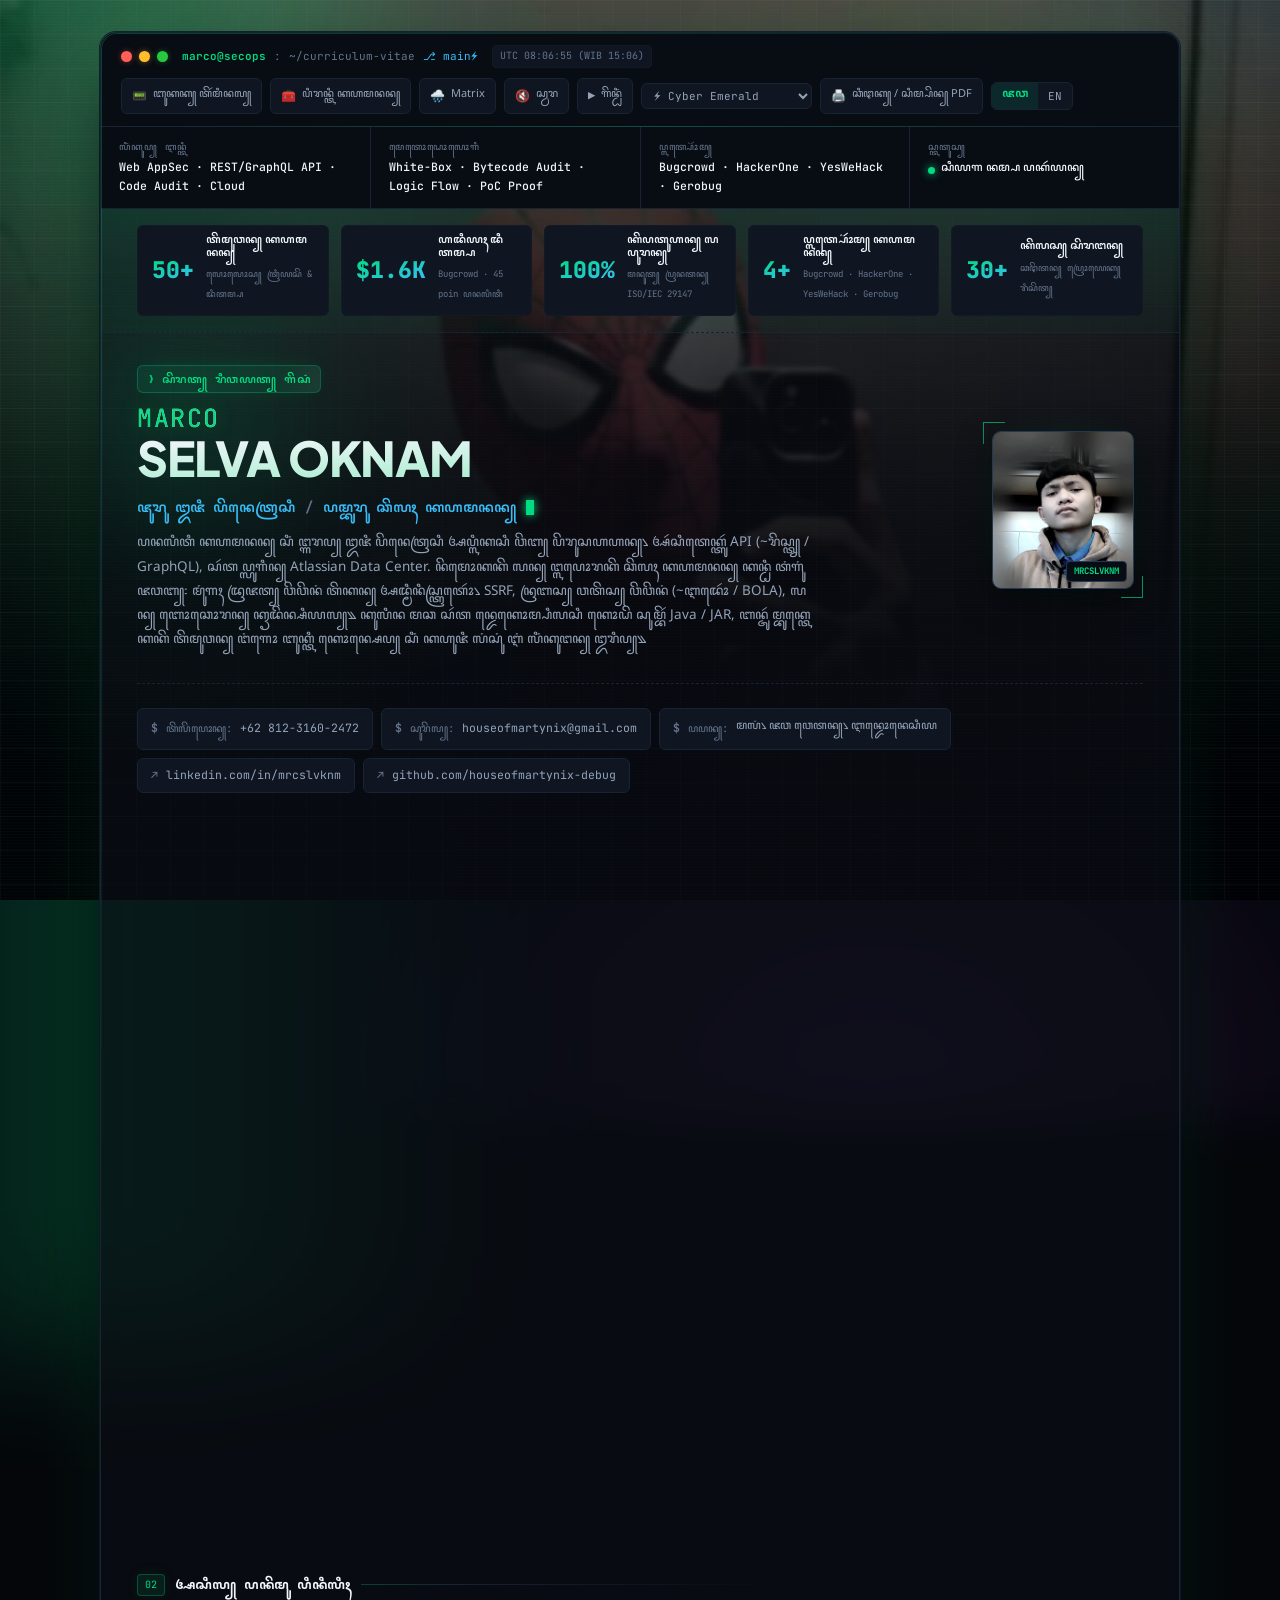
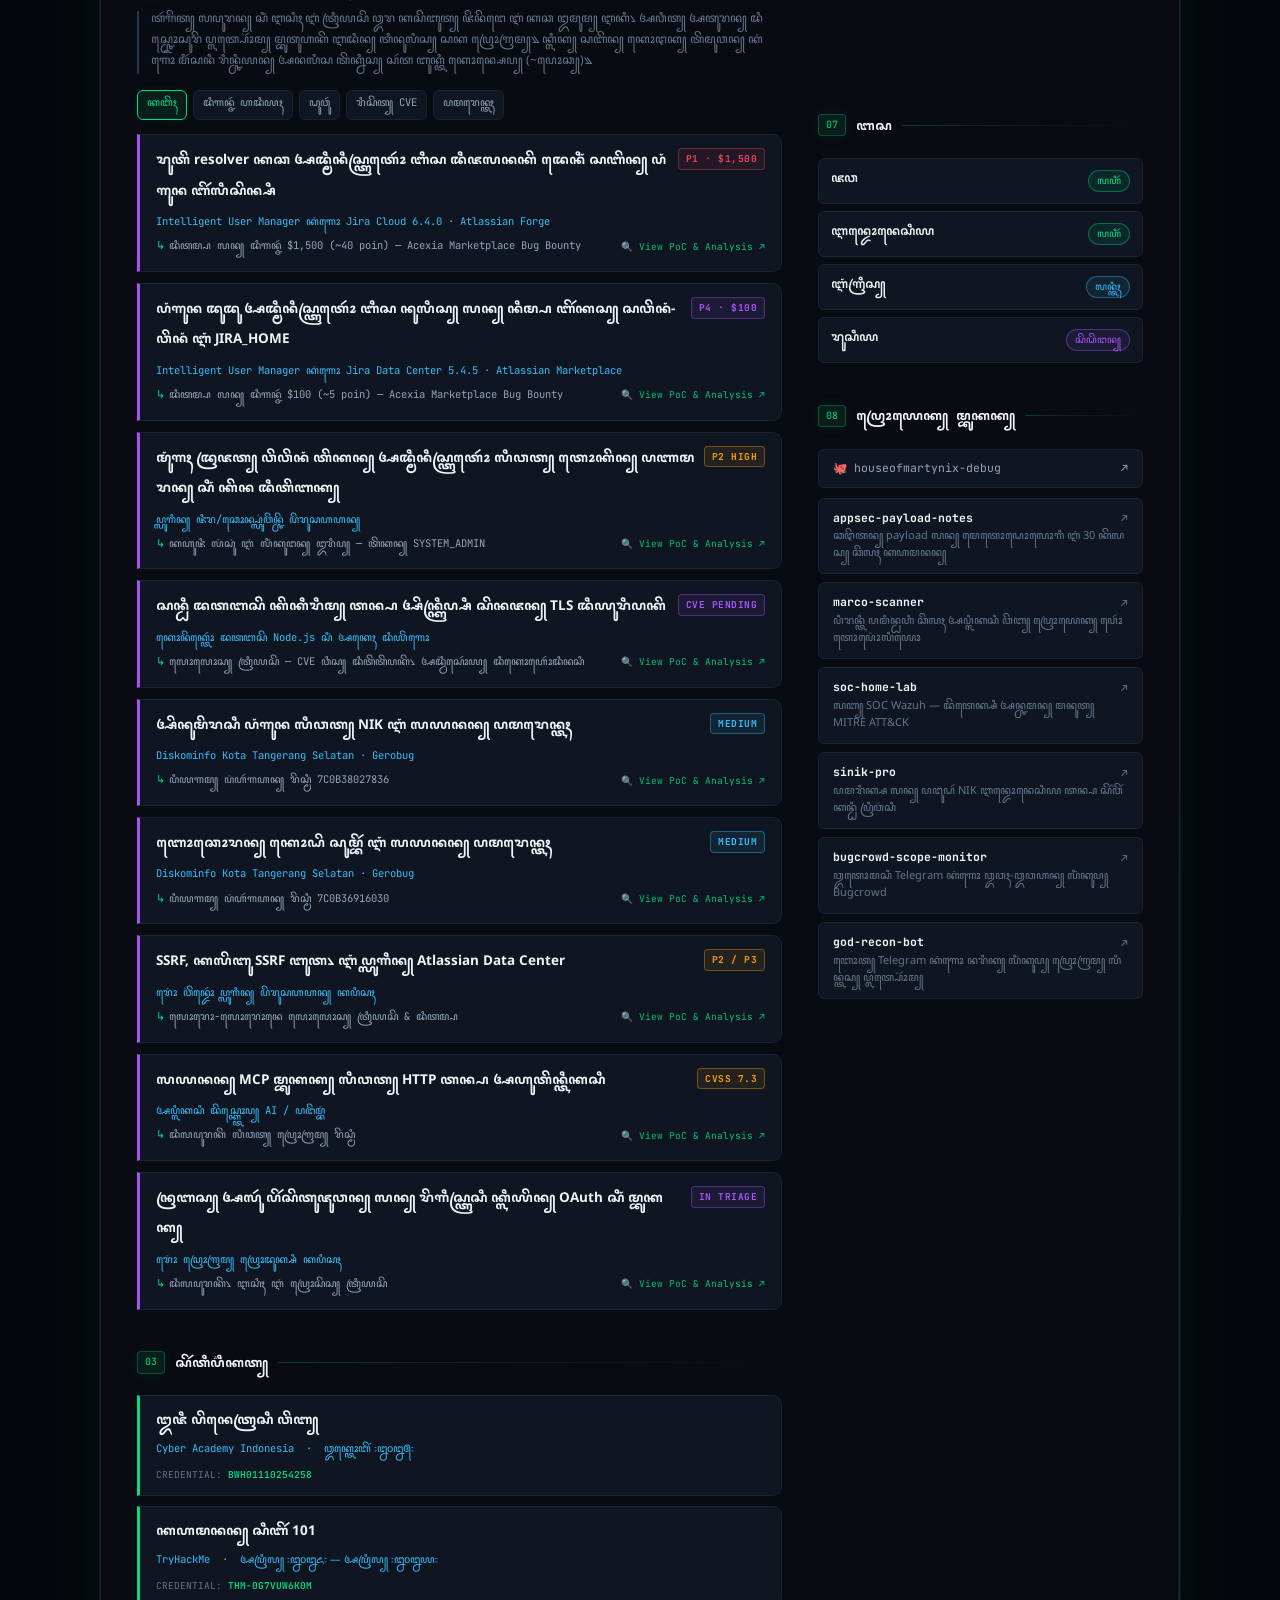
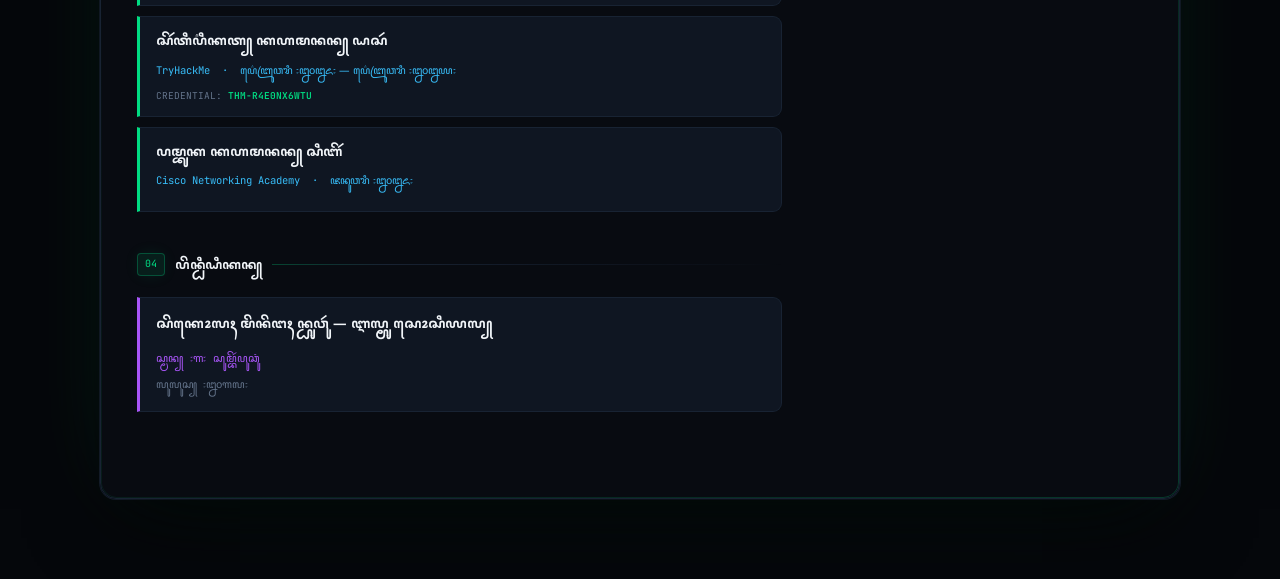
==== commit ef9af66a: "Add an opt-in soundtrack with a terminal-styled player - music/: two tracks, served as files rather " ====
--- a/index.html
+++ b/index.html
@@ -340,6 +340,7 @@
 @keyframes ringSpin{to{transform:rotate(1turn)}}
 @keyframes haloPulse{0%,100%{opacity:0.55}50%{opacity:1}}
 @keyframes scanDown{from{transform:translateY(-100%)}to{transform:translateY(400%)}}
+@keyframes eqBounce{0%,100%{transform:scaleY(0.35)}50%{transform:scaleY(1)}}
 
 /* ==========================================================================
    3. BASE + AMBIENT BACKGROUND STACK
@@ -653,6 +654,55 @@
   transform:translateY(-1px);
 }
 .action-btn .btn-icon{font-size:12px}
+
+/* SOUNDTRACK BUTTON + NOW-PLAYING CHIP */
+.music-btn.playing{
+  border-color:var(--accent);
+  color:var(--accent);
+  background:var(--accent-dim);
+}
+.music-eq{
+  display:none;
+  align-items:flex-end;
+  gap:2px;
+  height:11px;
+  margin-left:2px;
+}
+.music-btn.playing .music-eq{display:inline-flex}
+.music-eq i{
+  width:2px;
+  background:var(--accent);
+  border-radius:1px;
+  animation:eqBounce 0.9s ease-in-out infinite;
+}
+.music-eq i:nth-child(1){height:40%;animation-delay:-0.2s}
+.music-eq i:nth-child(2){height:100%;animation-delay:-0.55s}
+.music-eq i:nth-child(3){height:65%;animation-delay:-0.85s}
+
+.now-playing{
+  position:fixed;
+  left:50%;
+  bottom:22px;
+  transform:translate(-50%,14px);
+  z-index:9997;
+  background:var(--bar);
+  border:1px solid var(--accent);
+  color:var(--accent);
+  font-family:var(--mono);
+  font-size:11.5px;
+  font-weight:600;
+  padding:7px 15px;
+  border-radius:999px;
+  box-shadow:0 10px 30px -10px var(--accent-glow),0 0 0 1px var(--accent-dim);
+  opacity:0;
+  pointer-events:none;
+  white-space:nowrap;
+  max-width:calc(100vw - 32px);
+  overflow:hidden;
+  text-overflow:ellipsis;
+  transition:opacity 0.25s ease, transform 0.25s cubic-bezier(0.16,1,0.3,1);
+}
+.now-playing.show{opacity:1;transform:translate(-50%,0)}
 
 /* Theme Dropdown / Selector */
 .theme-select{
@@ -1819,7 +1869,7 @@
     line-height:1.45;
   }
   body::before,body::after{display:none!important}
-  .ambient-grain,.ambient-beam,.ambient-photo,.scroll-progress{display:none!important}
+  .ambient-grain,.ambient-beam,.ambient-photo,.scroll-progress,.now-playing{display:none!important}
   .shell-bar,.telemetry-strip,.stats-banner,.toast,.repo-arrow,.cursor,.hero-tag::before,#matrixCanvas,.cyber-toolbox,.filter-bar,.f-poc-link,.cli-drawer,.cyber-modal-overlay{display:none!important}
   .terminal-shell::before,.hero-header::before,.hero-tag::after,.avatar-frame::after,.avatar-wrapper::before,.avatar-wrapper::after{display:none!important}
   .finding-card::after,.cert-item::after,.edu-box::after,.repo-card::after{display:none!important}
@@ -1863,6 +1913,10 @@
 <!-- Background Digital Rain Canvas -->
 <canvas id="matrixCanvas"></canvas>
 
+<!-- Soundtrack. preload="none" so the ~10 MB never loads unless asked for. -->
+<audio id="cvAudio" preload="none" aria-hidden="true"></audio>
+<div class="now-playing" id="nowPlaying" aria-live="polite"></div>
+
 <div class="cv-container">
   <div class="terminal-shell">
 
@@ -1897,6 +1951,11 @@
         <button class="action-btn" id="soundBtn" onclick="toggleSound()" title="Toggle Audio FX">
           <span class="btn-icon" id="soundIcon">🔇</span>
           <span class="jv">ꦱ꧀ꦮꦫ</span>
+        </button>
+        <button class="action-btn music-btn" id="musicBtn" onclick="toggleMusic(event)" title="Play soundtrack — click again to pause, shift-click to skip track">
+          <span class="btn-icon" id="musicIcon">▶</span>
+          <span class="jv">ꦒꦼꦤ꧀ꦝꦶꦁ</span>
+          <span class="music-eq" id="musicEq" aria-hidden="true"><i></i><i></i><i></i></span>
         </button>
         <select class="theme-select" id="themeSelect" onchange="changeTheme(this.value)" title="Choose Theme">
           <option value="emerald">⚡ Cyber Emerald</option>
@@ -2616,6 +2675,84 @@
   if (matrixRunning) initMatrix();
 });
 
+// Soundtrack — opt-in only. Browsers block autoplay and an unrequested
+// track playing over a CV is worse than no track at all.
+var MUSIC_TRACKS = [{"src": "music/hicko-funk.mp3", "title": "HICKO FUNK!"}, {"src": "music/slava-funk-slowed.mp3", "title": "SLAVA FUNK! (Slowed)"}];
+var musicIndex = 0;
+var audioEl = document.getElementById('cvAudio');
+
+function showNowPlaying(text) {
+  var el = document.getElementById('nowPlaying');
+  if (!el) return;
+  el.textContent = text;
+  el.classList.add('show');
+  clearTimeout(el._t);
+  el._t = setTimeout(function() { el.classList.remove('show'); }, 3200);
+}
+
+function loadTrack(i) {
+  if (!audioEl || !MUSIC_TRACKS.length) return;
+  musicIndex = (i + MUSIC_TRACKS.length) % MUSIC_TRACKS.length;
+  audioEl.src = MUSIC_TRACKS[musicIndex].src;
+  audioEl.load();
+}
+
+function setMusicUI(playing) {
+  var btn = document.getElementById('musicBtn');
+  var icon = document.getElementById('musicIcon');
+  if (icon) icon.textContent = playing ? '⏸' : '▶';
+  if (btn) btn.classList.toggle('playing', playing);
+}
+
+function toggleMusic(e) {
+  if (!audioEl || !MUSIC_TRACKS.length) return;
+  // Shift-click skips to the next track instead of pausing.
+  if (e && e.shiftKey && !audioEl.paused) { nextTrack(); return; }
+  if (audioEl.paused) {
+    if (!audioEl.src) loadTrack(musicIndex);
+    audioEl.volume = 0.55;
+    // Flip the UI immediately. The track is ~5 MB, so waiting for play() to
+    // resolve would leave the button looking dead for seconds on a slow line.
+    setMusicUI(true);
+    showNowPlaying('♪ ' + MUSIC_TRACKS[musicIndex].title + ' — buffering…');
+    audioEl.play().catch(function() {
+      setMusicUI(false);
+      showNowPlaying('Playback blocked by the browser — click again.');
+    });
+  } else {
+    audioEl.pause();
+    setMusicUI(false);
+    showNowPlaying('⏸ paused');
+  }
+}
+
+function nextTrack() {
+  if (!audioEl || !MUSIC_TRACKS.length) return;
+  var wasPlaying = !audioEl.paused;
+  loadTrack(musicIndex + 1);
+  if (wasPlaying) {
+    audioEl.volume = 0.55;
+    setMusicUI(true);
+    showNowPlaying('♪ ' + MUSIC_TRACKS[musicIndex].title);
+    audioEl.play().catch(function() { setMusicUI(false); });
+  } else {
+    showNowPlaying('♪ ' + MUSIC_TRACKS[musicIndex].title);
+  }
+}
+
+if (audioEl) {
+  audioEl.addEventListener('ended', nextTrack);
+  // Confirm the buffering label once sound is genuinely coming out.
+  audioEl.addEventListener('playing', function() {
+    setMusicUI(true);
+    showNowPlaying('♪ ' + MUSIC_TRACKS[musicIndex].title);
+  });
+  audioEl.addEventListener('error', function() {
+    setMusicUI(false);
+    showNowPlaying('Track failed to load.');
+  });
+}
+
 // Reading progress rail
 (function() {
   var rail = document.getElementById('scrollProgress');
@@ -2933,6 +3070,8 @@
       '  <span style="color:var(--cyan);">contact</span>       - Display contact channels<br>' +
       '  <span style="color:var(--cyan);">tools</span>         - Open interactive AppSec toolbox<br>' +
       '  <span style="color:var(--cyan);">matrix</span>        - Toggle digital rain background<br>' +
+      '  <span style="color:var(--cyan);">music</span>         - Play / pause the soundtrack<br>' +
+      '  <span style="color:var(--cyan);">next</span>          - Skip to the next track<br>' +
       '  <span style="color:var(--cyan);">sound</span>         - Toggle audio effects<br>' +
       '  <span style="color:var(--cyan);">theme &lt;name&gt;</span>  - emerald | cyberpunk | stealth | amber | crimson | paper<br>' +
       '  <span style="color:var(--cyan);">pdf / print</span>   - Export CV to PDF / Print<br>' +
@@ -2980,6 +3119,14 @@
   } else if (clean === 'sound') {
     toggleSound();
     appendCLILog('Audio FX toggled: ' + (soundEnabled ? 'ENABLED' : 'DISABLED'));
+  } else if (clean === 'music') {
+    toggleMusic();
+    appendCLILog(audioEl && !audioEl.paused
+      ? 'Now playing: ' + MUSIC_TRACKS[musicIndex].title
+      : 'Soundtrack paused.');
+  } else if (clean === 'next') {
+    nextTrack();
+    appendCLILog('Track: ' + MUSIC_TRACKS[musicIndex].title);
   } else if (clean.startsWith('theme ')) {
     var t = clean.split(' ')[1];
     changeTheme(t);
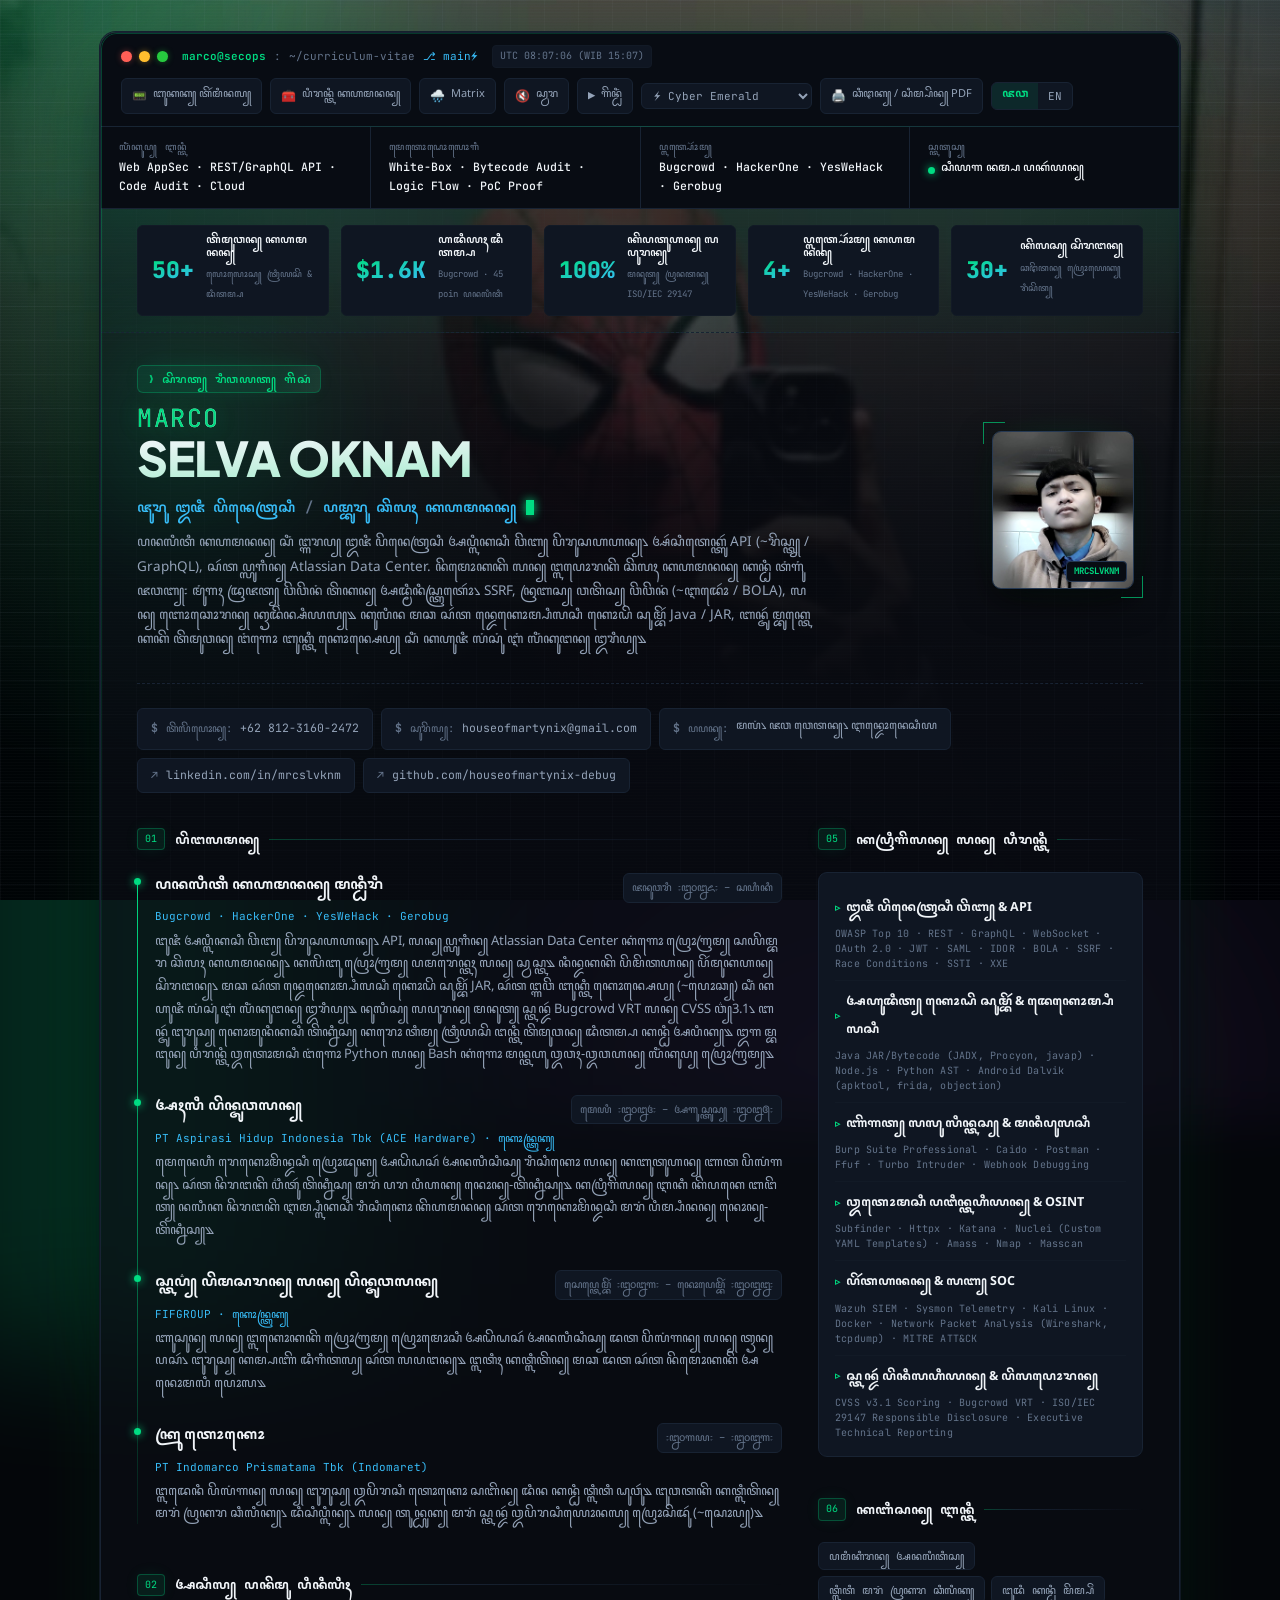
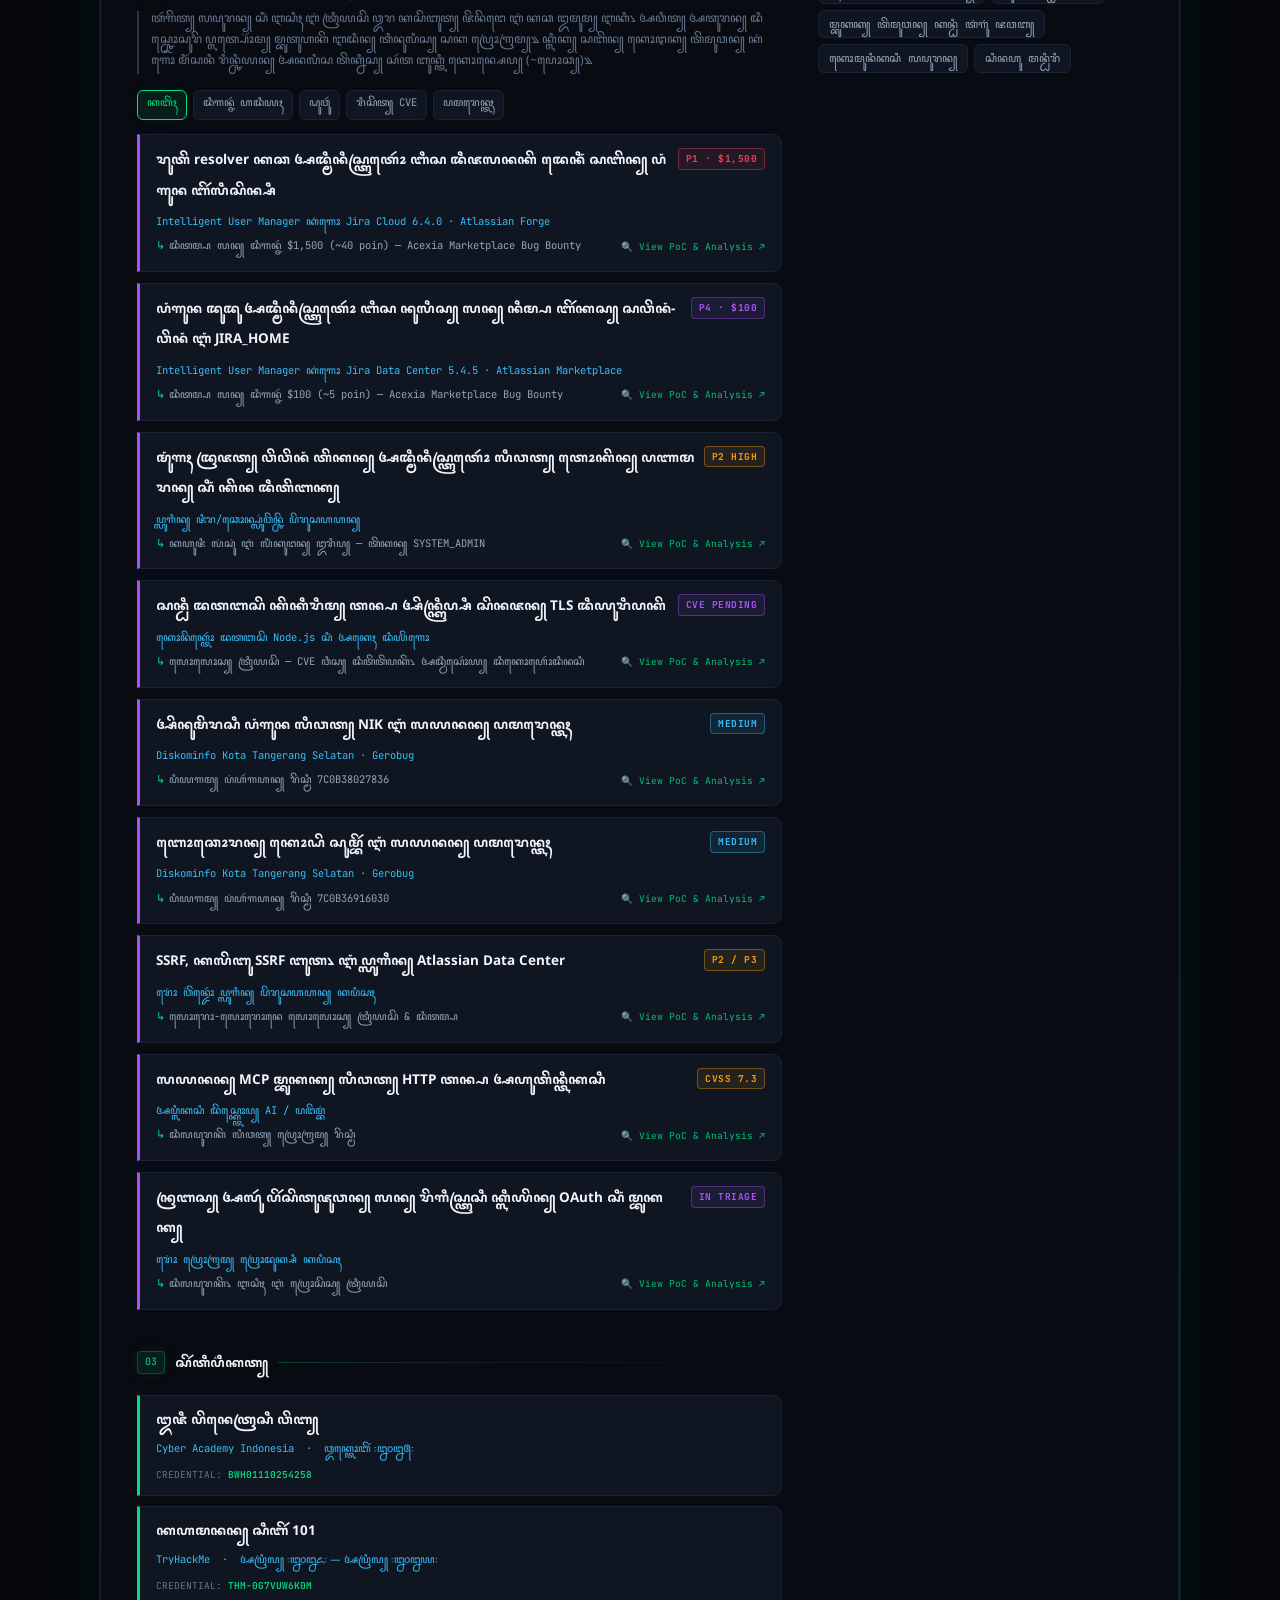
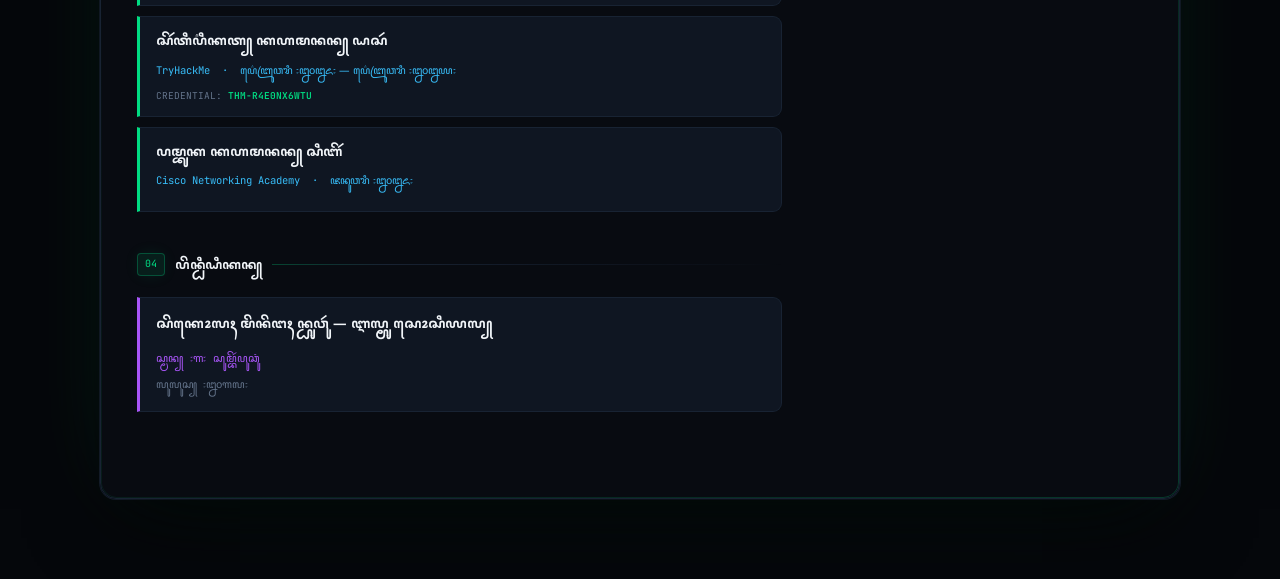
==== commit e2329ecf: "Make the image tooling portable; stop upscaling the backdrop - tools-portrait.py and tools-backdrop." ====
--- a/index.html
+++ b/index.html
@@ -1903,7 +1903,7 @@
 <body data-theme="emerald">
 
 <!-- Ambient backdrop layers (portrait + aurora + beam + film grain live behind everything) -->
-<div class="ambient-photo" aria-hidden="true" style="background-image:url([data-uri])"></div>
+<div class="ambient-photo" aria-hidden="true" style="background-image:url([data-uri])"></div>
 <div class="ambient-beam" aria-hidden="true"></div>
 <div class="ambient-grain" aria-hidden="true"></div>
 
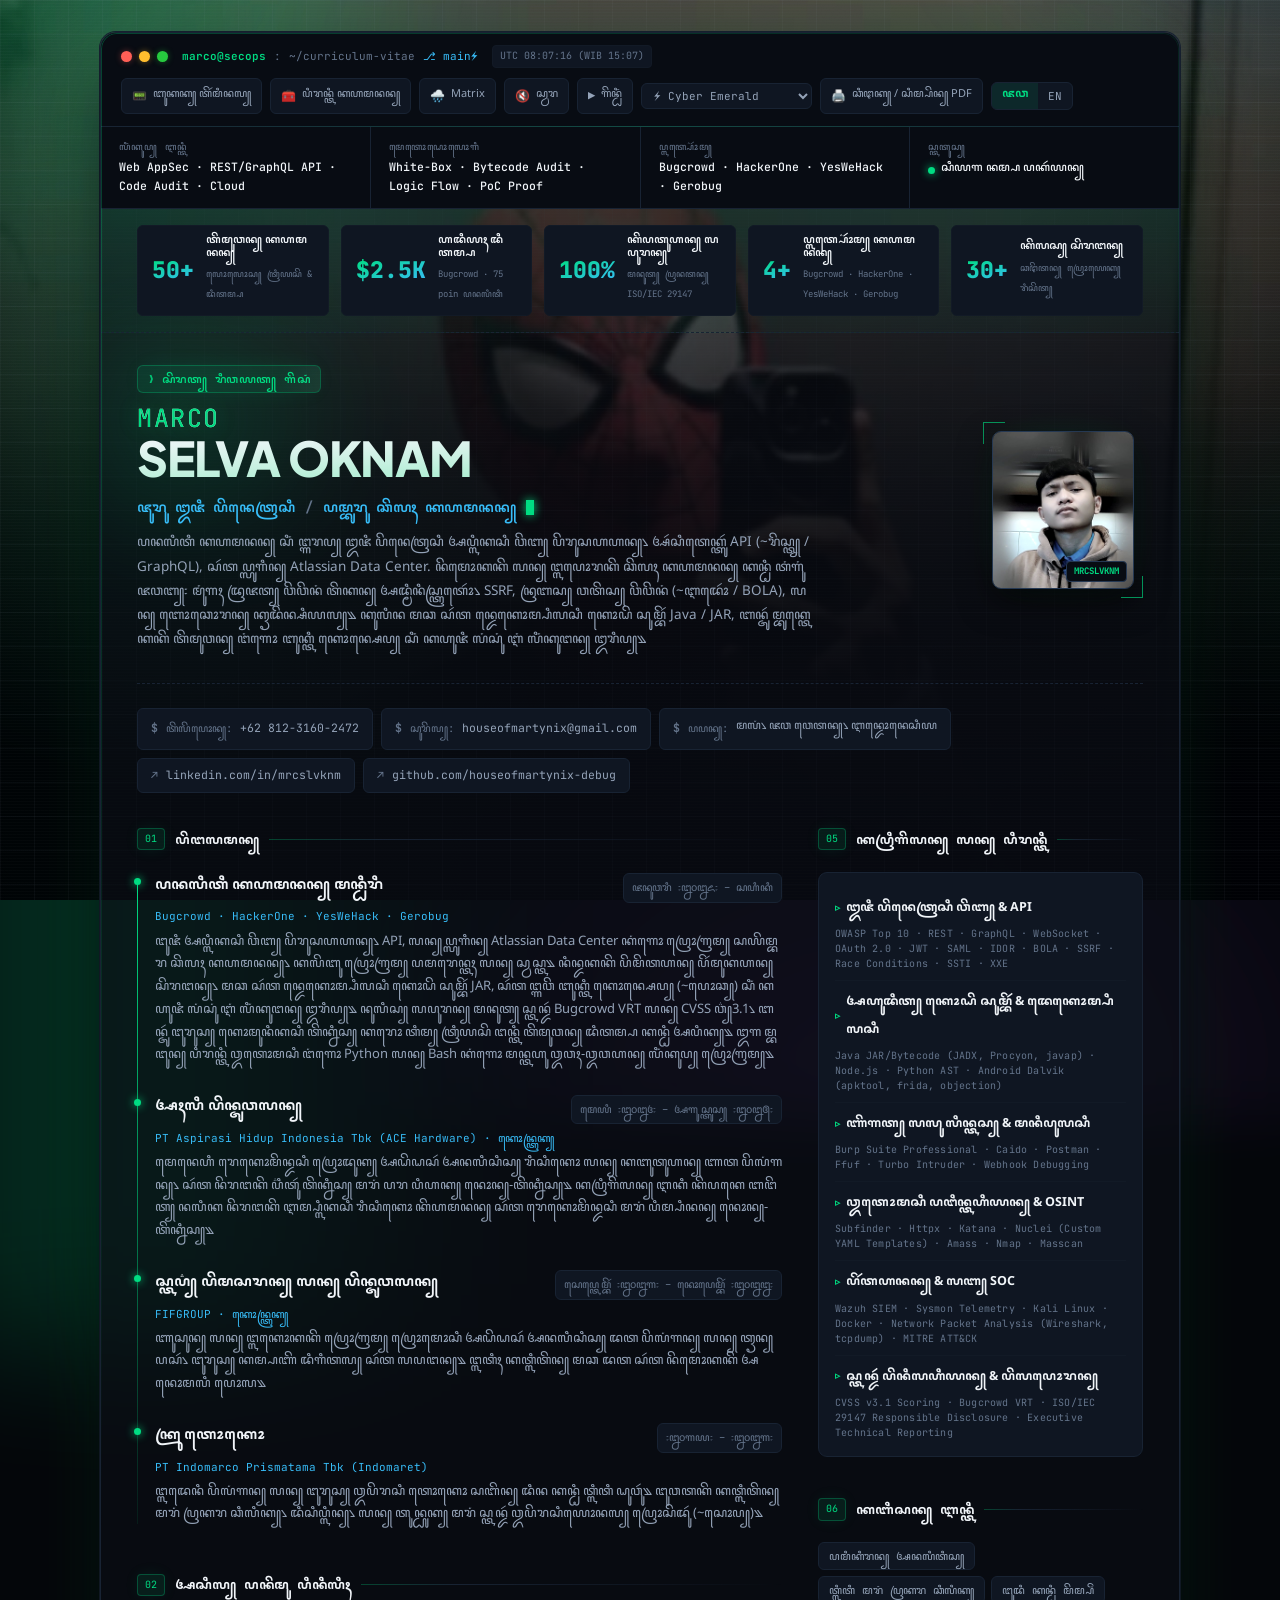
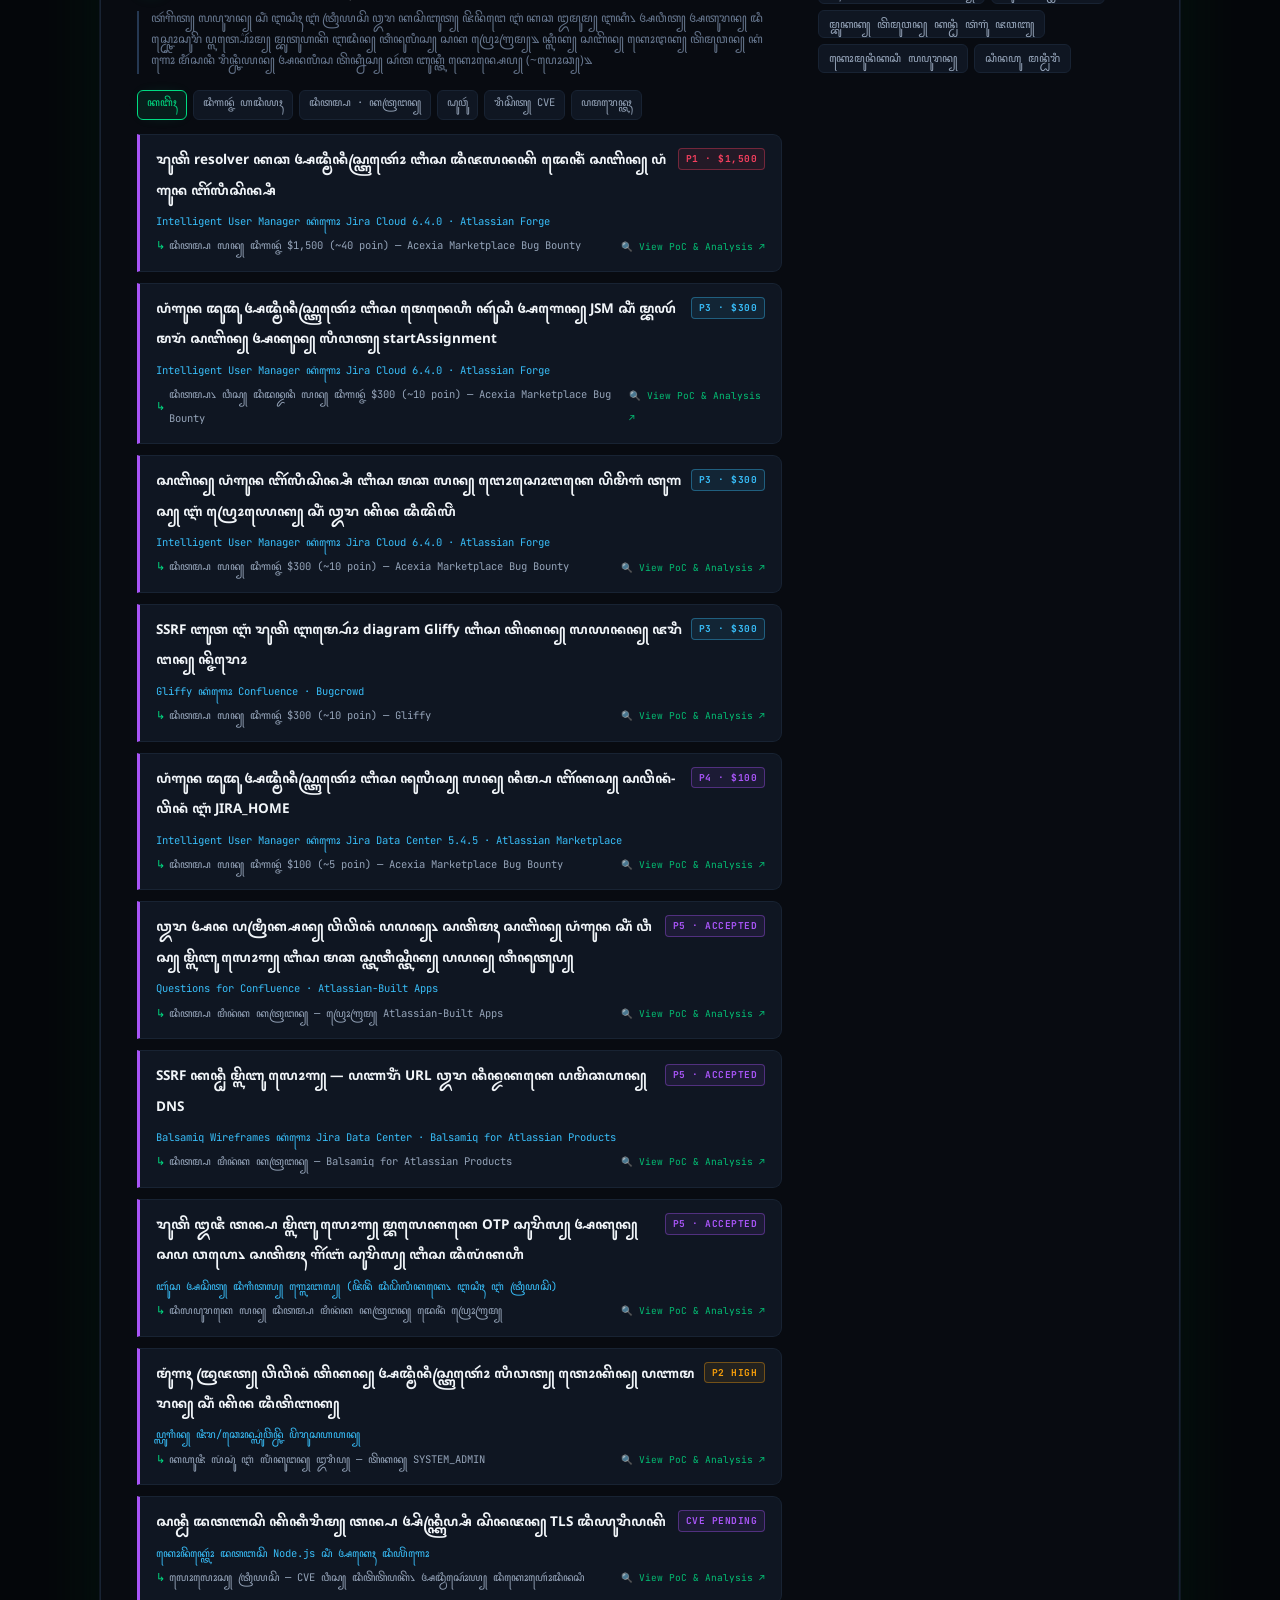
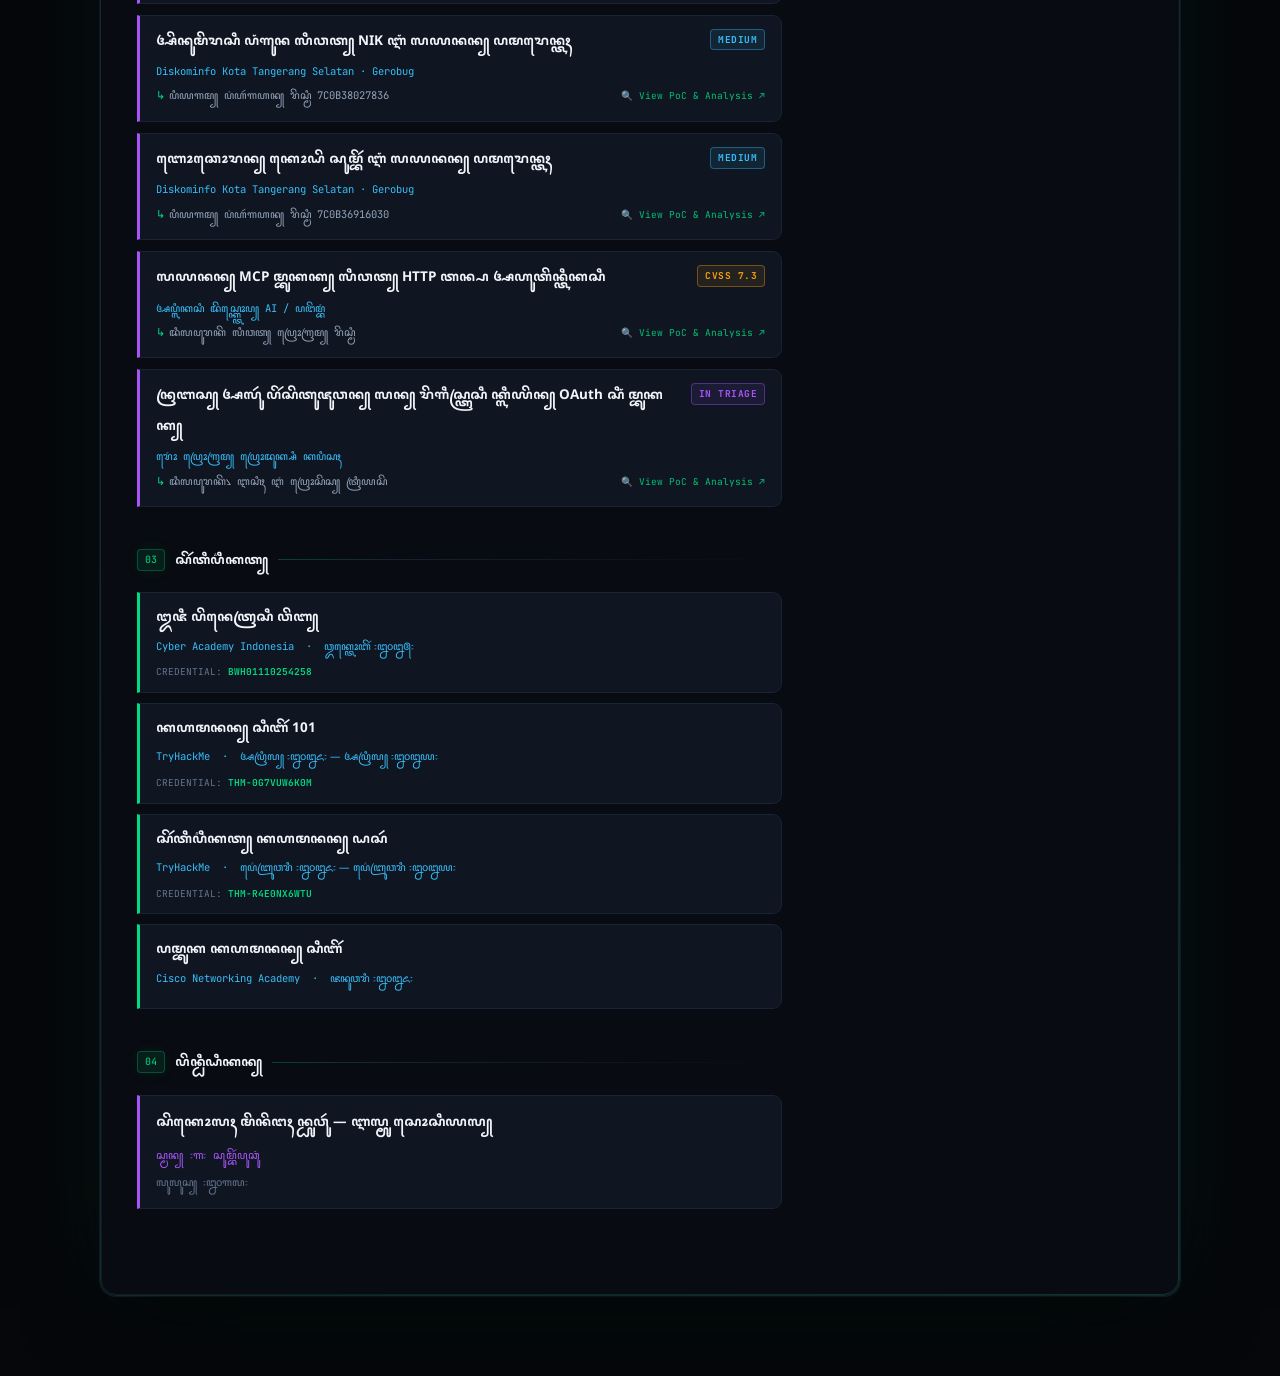
==== commit 566b5bea: "Add six Bugcrowd findings; totals now $2,500 and 75 points Six accepted submissions were missing fro" ====
--- a/index.html
+++ b/index.html
@@ -2003,10 +2003,10 @@
         </div>
       </div>
       <div class="stat-card">
-        <div class="stat-num">$1.6K</div>
+        <div class="stat-num">$2.5K</div>
         <div class="stat-info">
           <div class="stat-title jv">ꦲꦢꦶꦪꦃ ꦢꦶꦠꦩ꧀ꦥ</div>
-          <div class="stat-sub jv">Bugcrowd · 45 poin ꦥꦤꦭꦶꦠꦶ</div>
+          <div class="stat-sub jv">Bugcrowd · 75 poin ꦥꦤꦭꦶꦠꦶ</div>
         </div>
       </div>
       <div class="stat-card">
@@ -2182,6 +2182,7 @@
             <div class="filter-bar">
               <button class="filter-chip active" onclick="filterFindings('all', this)">ꦏꦧꦼꦃ</button>
               <button class="filter-chip" onclick="filterFindings('paid', this)">ꦢꦶꦒꦤ꧀ꦗꦂ ꦲꦢꦶꦪꦃ</button>
+              <button class="filter-chip" onclick="filterFindings('info', this)">ꦢꦶꦠꦩ꧀ꦥ · ꦏꦠꦿꦔꦤ꧀</button>
               <button class="filter-chip" onclick="filterFindings('high', this)">ꦝꦸꦮꦸꦂ</button>
               <button class="filter-chip" onclick="filterFindings('cve', this)">ꦫꦶꦱꦼꦠ꧀ CVE</button>
               <button class="filter-chip" onclick="filterFindings('gov', this)">ꦥꦩꦫꦺꦤ꧀ꦠꦃ</button>
@@ -2201,6 +2202,39 @@
         </div>
         <div class="finding-card" data-cat="paid" onclick="openPoCModal('FND-02')">
           <div class="f-head">
+            <div class="f-title jv">ꦥꦁꦒꦸꦤ ꦢꦸꦢꦸ ꦄꦢ꧀ꦩꦶꦤꦶꦱ꧀ꦠꦿꦠꦺꦴꦂ ꦧꦶꦱ ꦩꦺꦤꦺꦲꦶ ꦏꦸꦂꦱꦶ ꦄꦒꦺꦤ꧀ JSM ꦱꦶꦁ ꦩ꧀ꦧꦪꦂ ꦩꦫꦁ ꦱꦧꦼꦤ꧀ ꦄꦏꦸꦤ꧀ ꦭꦶꦮꦠ꧀ startAssignment</div>
+            <span class="sev-chip sev-p3">P3 · $300</span>
+          </div>
+          <div class="f-target">Intelligent User Manager ꦏꦁꦒꦺꦴ Jira Cloud 6.4.0 · Atlassian Forge</div>
+          <div class="f-proof jv">
+            <span class="f-proof-left">ꦢꦶꦠꦩ꧀ꦥ꧈ ꦮꦶꦱ꧀ ꦢꦶꦢꦤ꧀ꦢꦤꦶ ꦭꦤ꧀ ꦢꦶꦒꦤ꧀ꦗꦂ $300 (~10 poin) — Acexia Marketplace Bug Bounty</span>
+            <span class="f-poc-link">🔍 View PoC &amp; Analysis ↗</span>
+          </div>
+        </div>
+        <div class="finding-card" data-cat="paid" onclick="openPoCModal('FND-03')">
+          <div class="f-head">
+            <div class="f-title jv">ꦱꦧꦼꦤ꧀ ꦥꦁꦒꦸꦤ ꦧꦼꦂꦭꦶꦱꦼꦤ꧀ꦱꦶ ꦧꦶꦱ ꦩꦕ ꦭꦤ꧀ ꦔꦺꦴꦱꦺꦴꦔꦏꦺ ꦥꦼꦩꦼꦒꦁ ꦠꦸꦒꦱ꧀ ꦆꦁ ꦥꦿꦺꦴꦪꦺꦏ꧀ ꦱꦶꦁ ꦎꦫ ꦏꦼꦤ ꦢꦶꦢꦼꦭꦼꦁ</div>
+            <span class="sev-chip sev-p3">P3 · $300</span>
+          </div>
+          <div class="f-target">Intelligent User Manager ꦏꦁꦒꦺꦴ Jira Cloud 6.4.0 · Atlassian Forge</div>
+          <div class="f-proof jv">
+            <span class="f-proof-left">ꦢꦶꦠꦩ꧀ꦥ ꦭꦤ꧀ ꦢꦶꦒꦤ꧀ꦗꦂ $300 (~10 poin) — Acexia Marketplace Bug Bounty</span>
+            <span class="f-poc-link">🔍 View PoC &amp; Analysis ↗</span>
+          </div>
+        </div>
+        <div class="finding-card" data-cat="paid" onclick="openPoCModal('FND-04')">
+          <div class="f-head">
+            <div class="f-title jv">SSRF ꦧꦸꦠ ꦆꦁ ꦫꦸꦠꦼ ꦆꦩ꧀ꦥꦺꦴꦂ diagram Gliffy ꦧꦶꦱ ꦠꦼꦏꦤ꧀ ꦭꦪꦤꦤ꧀ ꦗꦫꦶꦔꦤ꧀ ꦤ꧀ꦗꦼꦫꦺꦴ</div>
+            <span class="sev-chip sev-p3">P3 · $300</span>
+          </div>
+          <div class="f-target">Gliffy ꦏꦁꦒꦺꦴ Confluence · Bugcrowd</div>
+          <div class="f-proof jv">
+            <span class="f-proof-left">ꦢꦶꦠꦩ꧀ꦥ ꦭꦤ꧀ ꦢꦶꦒꦤ꧀ꦗꦂ $300 (~10 poin) — Gliffy</span>
+            <span class="f-poc-link">🔍 View PoC &amp; Analysis ↗</span>
+          </div>
+        </div>
+        <div class="finding-card" data-cat="paid" onclick="openPoCModal('FND-05')">
+          <div class="f-head">
             <div class="f-title jv">ꦥꦁꦒꦸꦤ ꦢꦸꦢꦸ ꦄꦢ꧀ꦩꦶꦤꦶꦱ꧀ꦠꦿꦠꦺꦴꦂ ꦧꦶꦱ ꦤꦸꦭꦶꦱ꧀ ꦭꦤ꧀ ꦤꦶꦩ꧀ꦥ ꦧꦼꦂꦏꦱ꧀ ꦱꦮꦼꦤꦁ-ꦮꦼꦤꦁ ꦆꦁ JIRA_HOME</div>
             <span class="sev-chip sev-p4">P4 · $100</span>
           </div>
@@ -2210,7 +2244,40 @@
             <span class="f-poc-link">🔍 View PoC &amp; Analysis ↗</span>
           </div>
         </div>
-        <div class="finding-card" data-cat="high" onclick="openPoCModal('FND-03')">
+        <div class="finding-card" data-cat="info" onclick="openPoCModal('FND-06')">
+          <div class="f-head">
+            <div class="f-title jv">ꦎꦫ ꦄꦤ ꦥꦩꦿꦶꦏ꧀ꦱꦤ꧀ ꦮꦼꦮꦼꦤꦁ ꦥꦥꦤ꧀꧈ ꦱꦠꦼꦩꦃ ꦱꦧꦼꦤ꧀ ꦥꦁꦒꦸꦤ ꦱꦶꦁ ꦮꦶꦱ꧀ ꦩ꧀ꦭꦼꦧꦸ ꦭꦺꦴꦒ꧀ ꦧꦶꦱ ꦩꦕ ꦱ꧀ꦠꦠꦶꦱ꧀ꦠꦶꦏ꧀ ꦥꦥꦤ꧀ ꦠꦶꦤꦸꦠꦸꦥ꧀</div>
+            <span class="sev-chip sev-p4">P5 · Accepted</span>
+          </div>
+          <div class="f-target">Questions for Confluence · Atlassian-Built Apps</div>
+          <div class="f-proof jv">
+            <span class="f-proof-left">ꦢꦶꦠꦩ꧀ꦥ ꦩꦶꦤꦁꦏ ꦏꦠꦿꦔꦤ꧀ — ꦥꦿꦺꦴꦒꦿꦩ꧀ Atlassian-Built Apps</span>
+            <span class="f-poc-link">🔍 View PoC &amp; Analysis ↗</span>
+          </div>
+        </div>
+        <div class="finding-card" data-cat="info" onclick="openPoCModal('FND-07')">
+          <div class="f-head">
+            <div class="f-title jv">SSRF ꦏꦤ꧀ꦛꦶ ꦩ꧀ꦭꦼꦧꦸ ꦭꦺꦴꦒ꧀ — ꦥꦚꦫꦶꦁ URL ꦎꦫ ꦤꦶꦤ꧀ꦢꦏꦏꦺ ꦥꦩꦼꦕꦲꦤ꧀ DNS</div>
+            <span class="sev-chip sev-p4">P5 · Accepted</span>
+          </div>
+          <div class="f-target">Balsamiq Wireframes ꦏꦁꦒꦺꦴ Jira Data Center · Balsamiq for Atlassian Products</div>
+          <div class="f-proof jv">
+            <span class="f-proof-left">ꦢꦶꦠꦩ꧀ꦥ ꦩꦶꦤꦁꦏ ꦏꦠꦿꦔꦤ꧀ — Balsamiq for Atlassian Products</span>
+            <span class="f-poc-link">🔍 View PoC &amp; Analysis ↗</span>
+          </div>
+        </div>
+        <div class="finding-card" data-cat="info" onclick="openPoCModal('FND-08')">
+          <div class="f-head">
+            <div class="f-title jv">ꦫꦸꦠꦼ ꦈꦗꦶ ꦠꦤ꧀ꦥ ꦩ꧀ꦭꦼꦧꦸ ꦭꦺꦴꦒ꧀ ꦩ꧀ꦧꦭꦺꦏꦏꦺ OTP ꦱꦸꦫꦼꦭ꧀ ꦄꦏꦸꦤ꧀ ꦱꦥ ꦮꦲꦺ꧈ ꦱꦠꦼꦩꦃ ꦒꦼꦂꦧꦁ ꦱꦸꦫꦼꦭ꧀ ꦧꦶꦱ ꦢꦶꦭꦁꦏꦲꦶ</div>
+            <span class="sev-chip sev-p4">P5 · Accepted</span>
+          </div>
+          <div class="f-target">ꦧꦸꦂꦱ ꦄꦱꦼꦠ꧀ ꦢꦶꦒꦶꦠꦭ꧀ ꦒ꧀ꦭꦺꦴꦧꦭ꧀ (ꦗꦼꦤꦼꦁ ꦢꦶꦝꦼꦭꦶꦏꦏꦺ꧈ ꦆꦱꦶꦃ ꦆꦁ ꦠꦿꦶꦪꦱꦼ)</div>
+          <div class="f-proof jv">
+            <span class="f-proof-left">ꦢꦶꦭꦥꦸꦫꦏꦺ ꦭꦤ꧀ ꦢꦶꦠꦩ꧀ꦥ ꦩꦶꦤꦁꦏ ꦏꦠꦿꦔꦤ꧀ ꦢꦺꦤꦶꦁ ꦥꦿꦺꦴꦒꦿꦩ꧀</span>
+            <span class="f-poc-link">🔍 View PoC &amp; Analysis ↗</span>
+          </div>
+        </div>
+        <div class="finding-card" data-cat="high" onclick="openPoCModal('FND-09')">
           <div class="f-head">
             <div class="f-title jv">ꦩꦸꦁꦒꦃ ꦢꦿꦗꦠ꧀ ꦮꦼꦮꦼꦤꦁ ꦠꦼꦏꦤ꧀ ꦄꦢ꧀ꦩꦶꦤꦶꦱ꧀ꦠꦿꦠꦺꦴꦂ ꦭꦶꦮꦠ꧀ ꦠꦺꦴꦏꦼꦤ꧀ ꦥꦚꦩꦫꦤ꧀ ꦱꦶꦁ ꦏꦼꦤ ꦢꦶꦠꦼꦧꦏ꧀</div>
             <span class="sev-chip sev-p2">P2 High</span>
@@ -2221,7 +2288,7 @@
             <span class="f-poc-link">🔍 View PoC &amp; Analysis ↗</span>
           </div>
         </div>
-        <div class="finding-card" data-cat="cve" onclick="openPoCModal('FND-04')">
+        <div class="finding-card" data-cat="cve" onclick="openPoCModal('FND-10')">
           <div class="f-head">
             <div class="f-title jv">ꦱꦤ꧀ꦝꦶ ꦢꦠꦧꦱꦼ ꦏꦼꦏꦶꦫꦶꦩ꧀ ꦠꦤ꧀ꦥ ꦄꦼꦤ꧀ꦏꦿꦶꦥ꧀ꦱꦶ ꦱꦼꦤꦗꦤ꧀ TLS ꦢꦶꦪꦸꦫꦶꦥꦏꦼ</div>
             <span class="sev-chip sev-p4">CVE Pending</span>
@@ -2232,7 +2299,7 @@
             <span class="f-poc-link">🔍 View PoC &amp; Analysis ↗</span>
           </div>
         </div>
-        <div class="finding-card" data-cat="gov" onclick="openPoCModal('FND-05')">
+        <div class="finding-card" data-cat="gov" onclick="openPoCModal('FND-11')">
           <div class="f-head">
             <div class="f-title jv">ꦄꦼꦤꦸꦩꦼꦫꦱꦶ ꦥꦁꦒꦸꦤ ꦭꦶꦮꦠ꧀ NIK ꦆꦁ ꦭꦪꦤꦤ꧀ ꦥꦩꦫꦺꦤ꧀ꦠꦃ</div>
             <span class="sev-chip sev-p3">Medium</span>
@@ -2243,7 +2310,7 @@
             <span class="f-poc-link">🔍 View PoC &amp; Analysis ↗</span>
           </div>
         </div>
-        <div class="finding-card" data-cat="gov" onclick="openPoCModal('FND-06')">
+        <div class="finding-card" data-cat="gov" onclick="openPoCModal('FND-12')">
           <div class="f-head">
             <div class="f-title jv">ꦧꦺꦴꦕꦺꦴꦫꦤ꧀ ꦏꦺꦴꦝꦼ ꦱꦸꦩ꧀ꦧꦼꦂ ꦆꦁ ꦭꦪꦤꦤ꧀ ꦥꦩꦫꦺꦤ꧀ꦠꦃ</div>
             <span class="sev-chip sev-p3">Medium</span>
@@ -2254,18 +2321,7 @@
             <span class="f-poc-link">🔍 View PoC &amp; Analysis ↗</span>
           </div>
         </div>
-        <div class="finding-card" data-cat="high" onclick="openPoCModal('FND-07')">
-          <div class="f-head">
-            <div class="f-title jv">SSRF, ꦏꦭꦼꦧꦸ SSRF ꦧꦸꦠ꧈ ꦆꦁ ꦥ꧀ꦭꦸꦒꦶꦤ꧀ Atlassian Data Center</div>
-            <span class="sev-chip sev-p2">P2 / P3</span>
-          </div>
-          <div class="f-target">ꦫꦺꦴꦁ ꦮ꦳ꦼꦤ꧀ꦢꦺꦴꦂ ꦥ꧀ꦭꦸꦒꦶꦤ꧀ ꦥꦼꦫꦸꦱꦲꦲꦤ꧀ ꦏꦥꦶꦱꦃ</div>
-          <div class="f-proof jv">
-            <span class="f-proof-left">ꦭꦺꦴꦫꦺꦴ-ꦭꦺꦴꦫꦺꦴꦤꦺ ꦭꦺꦴꦭꦺꦴꦱ꧀ ꦠꦿꦶꦪꦱꦼ & ꦢꦶꦠꦩ꧀ꦥ</span>
-            <span class="f-poc-link">🔍 View PoC &amp; Analysis ↗</span>
-          </div>
-        </div>
-        <div class="finding-card" data-cat="high" onclick="openPoCModal('FND-08')">
+        <div class="finding-card" data-cat="high" onclick="openPoCModal('FND-13')">
           <div class="f-head">
             <div class="f-title jv">ꦭꦪꦤꦤ꧀ MCP ꦩ꧀ꦧꦸꦏꦏ꧀ ꦭꦶꦮꦠ꧀ HTTP ꦠꦤ꧀ꦥ ꦄꦲꦸꦠꦼꦤ꧀ꦠꦶꦏꦱꦶ</div>
             <span class="sev-chip sev-p2">CVSS 7.3</span>
@@ -2276,7 +2332,7 @@
             <span class="f-poc-link">🔍 View PoC &amp; Analysis ↗</span>
           </div>
         </div>
-        <div class="finding-card" data-cat="high" onclick="openPoCModal('FND-09')">
+        <div class="finding-card" data-cat="high" onclick="openPoCModal('FND-14')">
           <div class="f-head">
             <div class="f-title jv">ꦤꦿꦧꦱ꧀ ꦄꦭꦸꦂ ꦥꦼꦂꦱꦼꦠꦸꦗꦸꦮꦤ꧀ ꦭꦤ꧀ ꦫꦼꦒꦶꦱ꧀ꦠꦿꦱꦶ ꦏ꧀ꦭꦶꦪꦼꦤ꧀ OAuth ꦱꦶꦁ ꦩ꧀ꦧꦸꦏꦏ꧀</div>
             <span class="sev-chip sev-p4">In Triage</span>
@@ -2539,7 +2595,7 @@
 
 <script>
 // Data Store for Modal & CLI
-var FINDINGS_DB = [{"id": "FND-01", "title": "ꦫꦸꦠꦼ resolver ꦏꦕ ꦄꦢ꧀ꦩꦶꦤꦶꦱ꧀ꦠꦿꦠꦺꦴꦂ ꦧꦶꦱ ꦢꦶꦗꦭꦤꦏꦼ ꦢꦺꦤꦶꦁ ꦱꦧꦼꦤ꧀ ꦥꦁꦒꦸꦤ ꦧꦼꦂꦭꦶꦱꦼꦤ꧀ꦱꦶ", "target": "Intelligent User Manager ꦏꦁꦒꦺꦴ Jira Cloud 6.4.0 · Atlassian Forge", "sev": "P1 · $1,500", "sev_cat": "paid", "proof": "ꦢꦶꦠꦩ꧀ꦥ ꦭꦤ꧀ ꦢꦶꦒꦤ꧀ꦗꦂ $1,500 (~40 poin) — Acexia Marketplace Bug Bounty", "cvss": "Bugcrowd VRT 1.19.1 · broken_access_control > privilege_escalation · triaged P1 Critical", "cwe": "CWE-862 / CWE-285: Missing Authorization on Forge resolver routes", "root_cause": "ꦩꦺꦴꦢꦸꦭ꧀ ꦏꦝꦥ꧀ꦠꦂ ꦩꦶꦤꦁꦏ ꦏꦕ ꦄꦢ꧀ꦩꦶꦤꦶꦱ꧀ꦠꦿꦠꦺꦴꦂ꧈ ꦤꦔꦶꦁ Forge ꦩꦸꦁ ꦤ꧀ꦗꦒ ꦢꦭꦤ꧀ ꦏꦕꦤꦺ꧈ ꦎꦫ ꦤ꧀ꦗꦒ resolver-é. ꦮꦼꦮꦼꦤꦁ resolver ꦢꦶꦱꦼꦫꦲꦏꦼ ꦩꦫꦁ ꦄꦥ꧀ꦭꦶꦏꦱꦶ꧈ ꦩꦁꦏ ꦄꦥ꧀ꦭꦶꦏꦱꦶ ꦎꦫ ꦩꦿꦶꦏ꧀ꦱ ꦄꦥ-ꦄꦥ꧈ ꦱꦠꦼꦩꦃ ꦱꦧꦼꦤ꧀ ꦄꦏꦸꦤ꧀ ꦧꦼꦂꦭꦶꦱꦼꦤ꧀ꦱꦶ ꦧꦶꦱ ꦤꦼꦏꦤꦶ ꦫꦸꦠꦼ ꦄꦢ꧀ꦩꦶꦤꦶꦱ꧀ꦠꦿꦠꦺꦴꦂ ꦏꦤ꧀ꦛꦶ ꦭꦁꦱꦸꦁ꧉", "poc": "1꧉ ꦩ꧀ꦭꦼꦧꦸ ꦭꦺꦴꦒ꧀ ꦆꦁ ꦱꦶꦠꦸꦱ꧀ Jira Cloud ꦱꦶꦁ ꦩꦱꦁ ꦄꦥ꧀ꦭꦶꦏꦱꦶ ꦆꦏꦶ ꦩꦶꦤꦁꦏ ꦥꦁꦒꦸꦤ ꦧꦼꦂꦭꦶꦱꦼꦤ꧀ꦱꦶ ꦭꦸꦩꦿꦃ.\n2꧉ ꦧꦸꦏꦏ꧀ ꦏꦕ ꦄꦥ꧀ꦭꦶꦏꦱꦶ꧈ ꦧꦤ꧀ꦗꦸꦂ ꦮꦕ ꦏꦺꦴꦤ꧀ꦠꦼꦏ꧀ꦱ꧀ ꦄꦥ꧀ꦭꦶꦏꦱꦶ ꦱꦏ ꦏꦺꦴꦤ꧀ꦱꦺꦴꦭ꧀ ꦥꦤ꧀ꦗꦼꦭꦗꦃ.\n3꧉ ꦈꦤ꧀ꦢꦁ ꦫꦸꦠꦼ resolver ꦄꦢ꧀ꦩꦶꦤꦶꦱ꧀ꦠꦿꦠꦺꦴꦂ ꦔꦁꦒꦺꦴ ꦠꦺꦴꦏꦼꦤ꧀ ꦏꦺꦴꦤ꧀ꦠꦼꦏ꧀ꦱ꧀ Forge ꦢꦸꦮꦺꦏꦺ ꦄꦏꦸꦤ꧀ ꦤꦺꦴꦤ꧀-ꦄꦢ꧀ꦩꦶꦤꦶꦱ꧀ꦠꦿꦠꦺꦴꦂ ꦩꦲꦸ.\n4꧉ ꦮꦼꦮꦼꦤꦁ ADMINISTER ꦥꦤ꧀ꦕꦺꦤ꧀ false, ꦤꦔꦶꦁ ꦫꦸꦠꦼ ꦄꦢ꧀ꦩꦶꦤꦶꦱ꧀ꦠꦿꦠꦺꦴꦂ ꦆꦱꦶꦃ ꦩ꧀ꦧꦭꦺꦏꦏꦺ success:true.", "impact": "ꦄꦢ꧀ꦩꦶꦤꦶꦱ꧀ꦠꦿꦠꦺꦴꦂ Jira ꦏꦺꦭꦔꦤ꧀ ꦏꦼꦤ꧀ꦝꦭꦶ ꦠꦸꦁꦒꦭ꧀ ꦩꦫꦁ ꦥꦼꦂꦩꦸꦏꦲꦤ꧀ ꦄꦥ꧀ꦭꦶꦏꦱꦶ ꦱꦶꦁ ꦔꦸꦫꦸꦱ꧀ ꦥꦁꦒꦸꦤ ꦭꦤ꧀ ꦮꦼꦮꦼꦤꦁ꧉ ꦱꦧꦼꦤ꧀ ꦥꦁꦒꦸꦤ ꦧꦼꦂꦭꦶꦱꦼꦤ꧀ꦱꦶ ꦧꦶꦱ ꦩꦕ ꦏꦺꦴꦤ꧀ꦥ꦳ꦶꦒꦸꦫꦱꦶ ꦄꦥ꧀ꦭꦶꦏꦱꦶ꧈ ꦕꦛꦼꦠꦤ꧀ ꦭꦶꦱꦺꦤ꧀ꦱꦶ꧈ ꦱꦼꦠꦼꦭꦤ꧀ API ꦎꦂꦒꦤꦶꦱꦱꦶ꧈ ꦱꦂꦠ ꦤ꧀ꦝꦥ꧀ꦠꦂ ꦥꦁꦒꦸꦤ ꦱꦶꦁ ꦢꦶꦪꦸꦫꦸꦱ꧀ ꦄꦥ꧀ꦭꦶꦏꦱꦶ꧉", "fix": "ꦥꦿꦶꦏ꧀ꦱ ꦮꦼꦮꦼꦤꦁ ꦱꦶꦁ ꦔꦸꦤ꧀ꦢꦁ ꦆꦁ ꦤ꧀ꦗꦼꦫꦺꦴ ꦱꦧꦼꦤ꧀ resolver, ꦄꦗ ꦩꦸꦁ ꦆꦁ ꦢꦭꦤ꧀ ꦏꦕ꧉ Forge ꦮꦶꦱ꧀ ꦩꦺꦤꦺꦲꦶ accountId ꦱꦶꦁ ꦔꦸꦤ꧀ꦢꦁ꧈ ꦢꦢꦶ ꦮꦼꦮꦼꦤꦁ ADMINISTER ꦏꦸꦢꦸ ꦢꦶꦥꦿꦶꦏ꧀ꦱ ꦆꦁ ꦱꦶꦱꦶꦃ ꦱꦼꦂꦮ꦳ꦼꦂ ꦭꦤ꧀ ꦥꦤ꧀ꦗꦭꦸꦏ꧀ ꦢꦶꦠꦺꦴꦭꦏ꧀ ꦪꦺꦤ꧀ ꦎꦫ ꦕꦺꦴꦕꦺꦴꦒ꧀꧉"}, {"id": "FND-02", "title": "ꦥꦁꦒꦸꦤ ꦢꦸꦢꦸ ꦄꦢ꧀ꦩꦶꦤꦶꦱ꧀ꦠꦿꦠꦺꦴꦂ ꦧꦶꦱ ꦤꦸꦭꦶꦱ꧀ ꦭꦤ꧀ ꦤꦶꦩ꧀ꦥ ꦧꦼꦂꦏꦱ꧀ ꦱꦮꦼꦤꦁ-ꦮꦼꦤꦁ ꦆꦁ JIRA_HOME", "target": "Intelligent User Manager ꦏꦁꦒꦺꦴ Jira Data Center 5.4.5 · Atlassian Marketplace", "sev": "P4 · $100", "sev_cat": "paid", "proof": "ꦢꦶꦠꦩ꧀ꦥ ꦭꦤ꧀ ꦢꦶꦒꦤ꧀ꦗꦂ $100 (~5 poin) — Acexia Marketplace Bug Bounty", "cvss": "Bugcrowd VRT 1.19.1 · broken_access_control > privilege_escalation · triaged P4", "cwe": "CWE-862 / CWE-434: Missing Authorization & Unrestricted File Upload", "root_cause": "ꦥꦚꦫꦶꦁ servlet ꦒꦩ꧀ꦧꦂ ꦩꦸꦁ ꦔ꧀ꦭꦏꦺꦴꦏꦏꦼ ꦥꦩꦿꦶꦏ꧀ꦱꦤ꧀ ꦄꦲꦸꦠꦼꦤ꧀ꦠꦶꦏꦱꦶ ꦆꦁ ꦤ꧀ꦗꦼꦫꦺꦴ ꦕꦧꦁ ꦱꦶꦁ ꦩ꧀ꦭꦶꦒꦶ ꦏꦁꦒꦺꦴ ꦩꦺꦠꦺꦴꦝꦼ GET, ꦱꦠꦼꦩꦃ ꦏꦧꦺꦃ ꦩꦺꦠꦺꦴꦝꦼ ꦭꦶꦪꦤꦺ ꦠꦸꦩꦶꦧ ꦭꦁꦱꦸꦁ ꦩꦼꦚꦁ servlet. ꦩꦺꦠꦺꦴꦝꦼ doPost ꦧꦤ꧀ꦗꦸꦂ ꦔꦸꦁꦒꦲꦏꦼ ꦧꦼꦂꦏꦱ꧀ ꦠꦤ꧀ꦥ ꦄꦲꦸꦠꦼꦤ꧀ꦠꦶꦏꦱꦶ꧈ ꦠꦤ꧀ꦥ ꦥꦩꦿꦶꦏ꧀ꦱꦤ꧀ ꦄꦢ꧀ꦩꦶꦤꦶꦱ꧀ꦠꦿꦠꦺꦴꦂ꧈ ꦠꦤ꧀ꦥ ꦠꦺꦴꦏꦼꦤ꧀ XSRF, ꦭꦤ꧀ ꦠꦤ꧀ꦥ ꦝꦥ꧀ꦠꦂ ꦆꦗꦶꦤ꧀ ꦌꦏ꧀ꦱ꧀ꦠꦺꦤ꧀ꦱꦶ ꦈꦠꦮ MIME.", "poc": "1꧉ ꦧꦸꦏ꧀ꦠꦶ ꦩꦤꦮ ꦥꦭꦏꦸ ꦢꦸꦢꦸ ꦄꦢ꧀ꦩꦶꦤꦶꦱ꧀ꦠꦿꦠꦺꦴꦂ꧇ API ꦮꦼꦮꦼꦤꦁ ꦩ꧀ꦧꦭꦺꦏꦏꦺ havePermission false.\n2. ꦏꦺꦴꦤ꧀ꦠꦿꦺꦴꦭ꧀ — ꦥꦤ꧀ꦗꦭꦸꦏ꧀ POST ꦠꦤ꧀ꦥ ꦩ꧀ꦭꦼꦧꦸ ꦭꦺꦴꦒ꧀ ꦢꦶꦠꦺꦴꦭꦏ꧀ ꦏꦤ꧀ꦛꦶ 401.\n3. ꦥꦤ꧀ꦗꦭꦸꦏ꧀ ꦱꦶꦁ ꦥꦝ ꦔꦁꦒꦺꦴ ꦄꦏꦸꦤ꧀ ꦧꦼꦂꦭꦶꦱꦼꦤ꧀ꦱꦶ ꦭꦸꦩꦿꦃ ꦩ꧀ꦧꦭꦺꦏꦏꦺ 200 ꦭꦤ꧀ ꦧꦼꦂꦏꦱꦺ ꦏꦱꦶꦩ꧀ꦥꦼꦤ꧀.\n4꧉ ꦧꦭꦺꦤꦶ ꦔꦁꦒꦺꦴ ꦗꦼꦤꦼꦁ ꦧꦼꦂꦏꦱ꧀ ꦱꦶꦁ ꦥꦝ ꦤꦔꦶꦁ ꦆꦱꦶ ꦧꦺꦢ — 200, ꦭꦤ꧀ ꦧꦼꦂꦏꦱ꧀ ꦆꦁ ꦕꦏꦿꦩ꧀ ꦚꦶꦩ꧀ꦥꦼꦤ꧀ ꦆꦱꦶ ꦄꦚꦂ.\n5꧉ ꦧꦭꦺꦤꦶ ꦔꦁꦒꦺꦴ ꦌꦏ꧀ꦱ꧀ꦠꦺꦤ꧀ꦱꦶ .html — 200, ꦏꦱꦶꦩ꧀ꦥꦼꦤ꧀ ꦄꦥ ꦄꦤꦤꦺ꧈ ꦠꦤ꧀ꦥ ꦮ꦳ꦭꦶꦢꦱꦶ ꦌꦏ꧀ꦱ꧀ꦠꦺꦤ꧀ꦱꦶ ꦈꦠꦮ MIME.", "impact": "ꦄꦢ꧀ꦩꦶꦤꦶꦱ꧀ꦠꦿꦠꦺꦴꦂ ꦏꦺꦭꦔꦤ꧀ ꦏꦼꦤ꧀ꦝꦭꦶ ꦩꦫꦁ ꦆꦱꦶ ꦢꦶꦫꦼꦏ꧀ꦠꦺꦴꦫꦶ ꦈꦁꦒꦲꦤ꧀ ꦭꦤ꧀ ꦭꦺꦴꦒꦺꦴ ꦄꦥ꧀ꦭꦶꦏꦱꦶ꧇ ꦱꦧꦼꦤ꧀ ꦥꦁꦒꦸꦤ ꦧꦼꦂꦭꦶꦱꦼꦤ꧀ꦱꦶ ꦧꦶꦱ ꦤꦸꦭꦶꦱ꧀ ꦧꦼꦂꦏꦱ꧀꧈ ꦤꦶꦩ꧀ꦥ ꦧꦼꦂꦏꦱ꧀ ꦱꦶꦁ ꦩꦲꦸꦤꦺ ꦢꦶꦪꦸꦁꦒꦲꦏꦼ ꦄꦢ꧀ꦩꦶꦤꦶꦱ꧀ꦠꦿꦠꦺꦴꦂ꧈ ꦱꦂꦠ ꦔꦺꦴꦮꦲꦶ ꦕꦛꦼꦠꦤ꧀ URL ꦱꦶꦁ ꦏꦠꦺꦴꦤ꧀ ꦢꦺꦤꦶꦁ ꦏꦧꦺꦃ ꦥꦁꦒꦸꦤ꧉ ꦱꦧꦼꦤ꧀ ꦥꦤ꧀ꦗꦭꦸꦏ꧀ ꦧꦶꦱ ꦔ꧀ꦒꦮ 3 MiB ꦠꦤ꧀ꦥ ꦮꦠꦼꦱ꧀ ꦠꦩ꧀ꦧꦲꦤ꧀꧈ ꦢꦢꦶ ꦕꦏꦿꦩ꧀ JIRA_HOME ꦧꦶꦱ ꦢꦶꦪꦼꦤ꧀ꦠꦺꦏꦏꦼ꧉", "fix": "ꦥꦶꦤ꧀ꦝꦲꦏꦼ ꦥꦩꦿꦶꦏ꧀ꦱꦤ꧀ ꦮꦼꦮꦼꦤꦁ ꦩꦼꦠꦸ ꦱꦏ ꦕꦧꦁ GET, ꦧꦤ꧀ꦗꦸꦂ ꦠꦿꦥꦏꦼ ꦆꦁ servlet-é ꦝꦺꦮꦺ — ꦏꦪ ꦱꦶꦁ ꦮꦶꦱ꧀ ꦢꦶꦠꦶꦤ꧀ꦢꦏꦏꦼ ꦢꦺꦤꦶꦁ ꦮ꦳ꦼꦂꦱꦶ Confluence: ꦮꦗꦶꦧꦏꦼ ꦄꦢ꧀ꦩꦶꦤꦶꦱ꧀ꦠꦿꦠꦺꦴꦂ ꦏꦁꦒꦺꦴ doPost, ꦮ꦳ꦭꦶꦢꦱꦶ ꦠꦺꦴꦏꦼꦤ꧀ XSRF, ꦭꦤ꧀ ꦮꦺꦤꦺꦲꦶ ꦝꦥ꧀ꦠꦂ ꦆꦗꦶꦤ꧀ ꦌꦏ꧀ꦱ꧀ꦠꦺꦤ꧀ꦱꦶ ꦱꦂꦠ MIME ꦏꦁꦒꦺꦴ ꦈꦁꦒꦲꦤ꧀꧉"}, {"id": "FND-03", "title": "ꦩꦸꦁꦒꦃ ꦢꦿꦗꦠ꧀ ꦮꦼꦮꦼꦤꦁ ꦠꦼꦏꦤ꧀ ꦄꦢ꧀ꦩꦶꦤꦶꦱ꧀ꦠꦿꦠꦺꦴꦂ ꦭꦶꦮꦠ꧀ ꦠꦺꦴꦏꦼꦤ꧀ ꦥꦚꦩꦫꦤ꧀ ꦱꦶꦁ ꦏꦼꦤ ꦢꦶꦠꦼꦧꦏ꧀", "target": "ꦥ꧀ꦭꦸꦒꦶꦤ꧀ ꦗꦶꦫ/ꦕꦺꦴꦤ꧀ꦥ꦳꧀ꦭꦸꦮꦼꦤ꧀ꦕꦼ ꦥꦼꦫꦸꦱꦲꦲꦤ꧀", "sev": "P2 High", "sev_cat": "high", "proof": "ꦏꦲꦸꦗꦶ ꦭꦁꦱꦸꦁ ꦆꦁ ꦭꦶꦁꦏꦸꦔꦤ꧀ ꦈꦫꦶꦥ꧀ — ꦠꦼꦏꦤ꧀ SYSTEM_ADMIN", "cvss": "CVSS:3.1/AV:N/AC:L/PR:L/UI:N/S:U/C:H/I:H/A:H (8.8 High)", "cwe": "CWE-287 / CWE-330: Improper Authentication & Insufficiently Random Values", "root_cause": "ꦏꦺꦴꦝꦼ ꦱꦸꦩ꧀ꦧꦼꦂ ꦥ꧀ꦭꦸꦒꦶꦤ꧀ ꦢꦺꦏꦺꦴꦩ꧀ꦥꦶꦭꦱꦶ ꦤꦸꦢꦸꦲꦏꦼ ꦩꦼꦤꦮ ꦠꦺꦴꦏꦼꦤ꧀ ꦥꦚꦩꦫꦤ꧀ ꦥꦁꦒꦸꦤ ꦢꦶꦒꦮꦺ ꦔꦁꦒꦺꦴ ꦮꦶꦗꦶ ꦮꦼꦏ꧀ꦠꦸ ꦱꦶꦁ ꦒꦩ꧀ꦥꦁ ꦢꦶꦠꦼꦧꦏ꧀ ꦠꦤ꧀ꦥ ꦄꦼꦤ꧀ꦠꦿꦺꦴꦥꦶ ꦄꦕꦏ꧀꧉", "poc": "1꧉ ꦏꦶꦫꦶꦩ꧀ ꦥꦤ꧀ꦗꦭꦸꦏ꧀ ꦔ꧀ꦒꦮꦺ ꦠꦺꦴꦏꦼꦤ꧀ ꦥꦚꦩꦫꦤ꧀ ꦏꦤ꧀ꦛꦶ ꦄꦏꦸꦤ꧀ ꦠꦶꦁꦏꦠ꧀ ꦥꦁꦒꦸꦤ ꦭꦸꦩꦿꦃ.\n2꧉ ꦌꦤ꧀ꦠꦸꦏ꧀ ꦠꦺꦴꦏꦼꦤ꧀ ꦧꦤ꧀ꦗꦸꦂ ꦥꦼꦠꦸꦁ ꦥꦩ꧀ꦧꦭꦶꦏꦤ꧀ ꦮꦼꦏ꧀ꦠꦸ ꦱꦼꦂꦮ꦳ꦼꦂ.\n3꧉ ꦒꦸꦤꦏꦏꦼ ꦠꦺꦴꦏꦼꦤ꧀ ꦥꦚꦩꦫꦤ꧀ ꦏꦁꦒꦺꦴ ꦔꦏ꧀ꦱꦼꦱ꧀ API ꦄꦢ꧀ꦩꦶꦤꦶꦱ꧀ꦠꦿꦠꦺꦴꦂ ꦩꦶꦤꦁꦏ SYSTEM_ADMIN.", "impact": "ꦥꦼꦚꦼꦫꦁ ꦧꦶꦱ ꦤ꧀ꦗꦸꦥꦸꦏ꧀ ꦏꦼꦤ꧀ꦝꦭꦶ ꦱꦏꦧꦺꦲꦺ ꦏꦺꦴꦤ꧀ꦥ꦳ꦶꦒꦸꦫꦱꦶ ꦥ꧀ꦭꦸꦒꦶꦤ꧀꧈ ꦩꦕ ꦝꦺꦴꦏꦸꦩꦺꦤ꧀ ꦫꦲꦱꦶꦪ ꦥꦼꦫꦸꦱꦲꦲꦤ꧀꧈ ꦱꦂꦠ ꦔꦺꦴꦮꦲꦶ ꦱꦼꦠꦼꦭꦤ꧀ ꦏꦲꦩꦤꦤ꧀꧉", "fix": "ꦒꦤ꧀ꦠꦶ ꦒꦼꦤꦼꦫꦠꦺꦴꦂ ꦠꦺꦴꦏꦼꦤ꧀ ꦔꦁꦒꦺꦴ SecureRandom ꦱꦶꦁ ꦄꦩꦤ꧀ ꦭꦤ꧀ ꦮꦺꦤꦺꦲꦶ ꦮꦼꦏ꧀ꦠꦸ ꦏꦼꦢꦭꦸꦮꦂꦱ ꦕꦼꦏꦏ꧀꧉"}, {"id": "FND-04", "title": "ꦱꦤ꧀ꦝꦶ ꦢꦠꦧꦱꦼ ꦏꦼꦏꦶꦫꦶꦩ꧀ ꦠꦤ꧀ꦥ ꦄꦼꦤ꧀ꦏꦿꦶꦥ꧀ꦱꦶ ꦱꦼꦤꦗꦤ꧀ TLS ꦢꦶꦪꦸꦫꦶꦥꦏꦼ", "target": "ꦏꦺꦴꦤꦼꦏ꧀ꦠꦺꦴꦂ ꦢꦠꦧꦱꦼ Node.js ꦱꦶꦁ ꦄꦏꦺꦃ ꦢꦶꦪꦼꦁꦒꦺꦴ", "sev": "CVE Pending", "sev_cat": "cve", "proof": "ꦭꦺꦴꦭꦺꦴꦱ꧀ ꦠꦿꦶꦪꦱꦼ — CVE ꦮꦶꦱ꧀ ꦢꦶꦠꦼꦠꦼꦥꦏꦼ꧈ ꦄꦢ꧀ꦮ꦳ꦶꦱꦺꦴꦂꦪ꧀ ꦢꦶꦏꦺꦴꦲꦺꦴꦂꦢꦶꦤꦱꦶ", "cvss": "CVSS:3.1/AV:N/AC:H/PR:N/UI:N/S:U/C:H/I:N/A:N (5.9 Medium)", "cwe": "CWE-319: Cleartext Transmission of Sensitive Information", "root_cause": "ꦄꦤ ꦏꦲꦤꦤ꧀ ꦧꦭꦥꦤ꧀ (~ꦫꦕꦼ condition) ꦆꦁ ꦮꦶꦮꦶꦠꦤ꧀ ꦱꦩ꧀ꦧꦸꦔꦤ꧀ ꦗꦫꦶꦔꦤ꧀ ꦆꦁ ꦔꦼꦤ꧀ꦢꦶ ꦥꦏꦼꦠ꧀ ꦄꦲꦸꦠꦼꦤ꧀ꦠꦶꦏꦱꦶ ꦏꦼꦏꦶꦫꦶꦩ꧀ ꦱꦢꦸꦫꦸꦔꦼ ꦱꦭꦩꦤ꧀ TLS ꦫꦩ꧀ꦥꦸꦁ꧉", "poc": "1꧉ ꦚꦼꦒꦠ꧀ ꦭꦭꦸ ꦭꦶꦤ꧀ꦠꦱ꧀ ꦗꦫꦶꦔꦤ꧀ ꦭꦺꦴꦏꦭ꧀ ꦔꦁꦒꦺꦴ Wireshark / tcpdump.\n2. ꦮꦶꦮꦶꦠꦶ ꦱꦩ꧀ꦧꦸꦔꦤ꧀ ꦩꦼꦚꦁ ꦱꦼꦂꦮ꦳ꦼꦂ ꦢꦠꦧꦱꦼ ꦔꦁꦒꦺꦴ ꦎꦥ꧀ꦱꦶ TLS ꦄꦏ꧀ꦠꦶꦥ꦳꧀.\n3꧉ ꦥꦏꦼꦠ꧀ ꦮꦶꦮꦶꦠꦤ꧀ ꦤꦸꦢꦸꦲꦏꦼ ꦱꦤ꧀ꦝꦶ ꦢꦠꦧꦱꦼ ꦕꦼꦛ ꦠꦤ꧀ꦥ ꦄꦼꦤ꧀ꦏꦿꦶꦥ꧀ꦱꦶ꧉", "impact": "ꦥꦼꦚꦼꦫꦁ ꦆꦁ ꦗꦫꦶꦔꦤ꧀ ꦱꦶꦁ ꦥꦝ (~ꦩꦶꦠ꧀ꦩ꧀) ꦧꦶꦱ ꦚꦺꦴꦭꦺꦴꦁ ꦱꦤ꧀ꦝꦶ ꦢꦠꦧꦱꦼ ꦈꦠꦩ ꦱꦂꦠ ꦩ꧀ꦧꦺꦴꦧꦺꦴꦭ꧀ ꦢꦠ꧉", "fix": "ꦠꦸꦤ꧀ꦝ ꦔꦶꦫꦶꦩ꧀ ꦥꦏꦼꦠ꧀ ꦄꦲꦸꦠꦼꦤ꧀ꦠꦶꦏꦱꦶ ꦔꦤ꧀ꦠꦶ ꦄꦕꦫ secureConnect TLS ꦮꦶꦱ꧀ ꦫꦩ꧀ꦥꦸꦁ ꦏꦤ꧀ꦛꦶ ꦱꦃ꧉"}, {"id": "FND-05", "title": "ꦄꦼꦤꦸꦩꦼꦫꦱꦶ ꦥꦁꦒꦸꦤ ꦭꦶꦮꦠ꧀ NIK ꦆꦁ ꦭꦪꦤꦤ꧀ ꦥꦩꦫꦺꦤ꧀ꦠꦃ", "target": "Diskominfo Kota Tangerang Selatan · Gerobug", "sev": "Medium", "sev_cat": "gov", "proof": "ꦥꦶꦪꦒꦩ꧀ ꦥꦁꦲꦂꦒꦲꦤ꧀ ꦫꦼꦱ꧀ꦩꦶ 7C0B38027836", "cvss": "CVSS:3.1/AV:N/AC:L/PR:N/UI:N/S:U/C:L/I:N/A:N (5.3 Medium)", "cwe": "CWE-200 / CWE-359: Exposure of Private Personal Information (PII)", "root_cause": "ꦭꦪꦤꦤ꧀ ꦮ꦳ꦼꦫꦶꦥ꦳ꦶꦏꦱꦶ ꦥꦸꦧ꧀ꦭꦶꦏ꧀ ꦎꦫ ꦩ꧀ꦧꦠꦼꦱꦶ ꦥꦤ꧀ꦗꦭꦸꦏ꧀ (~ꦫꦠꦼ limiting) ꦭꦤ꧀ ꦩ꧀ꦧꦭꦺꦏꦏꦺ ꦥꦿꦧꦺꦢꦤ꧀ ꦫꦼꦱ꧀ꦥꦺꦴꦤ꧀ ꦱꦶꦁ ꦕꦼꦛ ꦏꦁꦒꦺꦴ NIK ꦱꦶꦁ ꦏꦝꦥ꧀ꦠꦂ꧉", "poc": "1꧉ ꦏꦶꦫꦶꦩ꧀ ꦥꦤ꧀ꦗꦭꦸꦏ꧀ ꦥꦤꦸꦝꦸꦲꦶꦁ NIK ꦏꦤ꧀ꦛꦶ ꦫꦸꦤ꧀ꦠꦸꦠ꧀.\n2꧉ ꦩꦶꦂꦱꦤꦶ ꦥꦿꦧꦺꦢꦤ꧀ ꦏꦺꦴꦢꦼ ꦱ꧀ꦠꦠꦸꦱ꧀ ꦭꦤ꧀ ꦫꦼꦱ꧀ꦥꦺꦴꦤ꧀ JSON ꦏꦁꦒꦺꦴ ꦮ꦳ꦼꦫꦶꦥ꦳ꦶꦏꦱꦶ ꦢꦠ ꦮꦂꦒ꧉", "impact": "ꦧꦺꦴꦕꦺꦴꦫꦤ꧀ ꦢꦠ ꦏꦼꦥꦼꦤ꧀ꦢꦸꦢꦸꦏꦤ꧀ (~ꦥꦶꦪꦶ) ꦱꦶꦁ ꦧꦶꦱ ꦢꦶꦱꦭꦃꦒꦸꦤꦏꦏꦼ ꦏꦁꦒꦺꦴ ꦥꦤꦶꦥꦸꦮꦤ꧀ ꦆꦢꦼꦤ꧀ꦠꦶꦠꦱ꧀꧉", "fix": "ꦮꦺꦤꦺꦲꦶ ꦮꦠꦼꦱꦤ꧀ ꦥꦤ꧀ꦗꦭꦸꦏ꧀ (~ꦫꦠꦼ limit), CAPTCHA, ꦭꦤ꧀ ꦫꦼꦱ꧀ꦥꦺꦴꦤ꧀ ꦱꦼꦫꦒꦩ꧀ ꦏꦁꦒꦺꦴ ꦏꦧꦼꦃ ꦥꦤ꧀ꦗꦭꦸꦏ꧀꧉"}, {"id": "FND-06", "title": "ꦧꦺꦴꦕꦺꦴꦫꦤ꧀ ꦏꦺꦴꦝꦼ ꦱꦸꦩ꧀ꦧꦼꦂ ꦆꦁ ꦭꦪꦤꦤ꧀ ꦥꦩꦫꦺꦤ꧀ꦠꦃ", "target": "Diskominfo Kota Tangerang Selatan · Gerobug", "sev": "Medium", "sev_cat": "gov", "proof": "ꦥꦶꦪꦒꦩ꧀ ꦥꦁꦲꦂꦒꦲꦤ꧀ ꦫꦼꦱ꧀ꦩꦶ 7C0B36916030", "cvss": "CVSS:3.1/AV:N/AC:L/PR:N/UI:N/S:U/C:L/I:N/A:N (5.3 Medium)", "cwe": "CWE-538: File and Directory Information Exposure", "root_cause": "ꦢꦶꦫꦼꦏ꧀ꦠꦺꦴꦫꦶ ꦫꦼꦥꦺꦴꦱꦶꦠꦺꦴꦫꦶ ꦭꦤ꧀ ꦧꦼꦂꦏꦱ꧀ ꦏꦺꦴꦤ꧀ꦥ꦳ꦶꦒꦸꦫꦱꦶ ꦕꦢꦔꦤ꧀ ꦧꦶꦱ ꦢꦶꦪꦏ꧀ꦱꦼꦱ꧀ ꦏꦤ꧀ꦛꦶ ꦭꦁꦱꦸꦁ ꦭꦶꦮꦠ꧀ ꦮꦼꦧ꧀ ꦱꦼꦂꦮ꦳ꦼꦂ ꦄꦩꦂꦒ ꦱꦼꦠꦼꦭꦤ꧀ ꦱꦶꦁ ꦏꦸꦫꦁ ꦧꦼꦤꦼꦂ꧉", "poc": "1꧉ ꦒꦸꦤꦏꦏꦼ ꦥꦤ꧀ꦭꦸꦱꦸꦂ URL ꦏꦁꦒꦺꦴ ꦤꦼꦩꦺꦴꦏꦏꦼ ꦧꦼꦂꦏꦱ꧀ ꦏꦺꦴꦤ꧀ꦥ꦳ꦶꦒꦸꦫꦱꦶ ꦱꦶꦁ ꦩ꧀ꦧꦸꦏꦏ꧀.\n2꧉ ꦈꦤ꧀ꦝꦸꦃ ꦧꦼꦂꦏꦱ꧀ ꦏꦁꦒꦺꦴ ꦩ꧀ꦧꦸꦏ꧀ꦠꦼꦏꦏꦼ ꦄꦤꦤꦼ ꦏꦺꦴꦝꦼ ꦱꦸꦩ꧀ꦧꦼꦂ꧉", "impact": "ꦧꦺꦴꦕꦺꦴꦫꦤ꧀ ꦄꦂꦱꦶꦠꦺꦏ꧀ꦠꦸꦂ ꦄꦥ꧀ꦭꦶꦏꦱꦶ ꦭꦤ꧀ ꦏꦸꦤ꧀ꦕꦶ ꦫꦲꦱꦶꦪ ꦱꦶꦁ ꦧꦶꦱ ꦢꦢꦶ ꦝꦱꦂ ꦱꦼꦫꦔꦤ꧀ ꦭꦤ꧀ꦗꦸꦠꦤ꧀꧉", "fix": "ꦠꦸꦠꦸꦥ꧀ ꦄꦏ꧀ꦱꦼꦱ꧀ ꦭꦁꦱꦸꦁ ꦩꦼꦚꦁ ꦢꦶꦫꦼꦏ꧀ꦠꦺꦴꦫꦶ ꦫꦲꦱꦶꦪ ꦭꦤ꧀ ꦧꦸꦱꦏ꧀ ꦏꦧꦼꦃ ꦧꦼꦂꦏꦱ꧀ ꦕꦢꦔꦤ꧀ ꦱꦏ ꦮꦼꦧ꧀ ꦱꦼꦂꦮ꦳ꦼꦂ꧉"}, {"id": "FND-07", "title": "SSRF, ꦏꦭꦼꦧꦸ SSRF ꦧꦸꦠ꧈ ꦆꦁ ꦥ꧀ꦭꦸꦒꦶꦤ꧀ Atlassian Data Center", "target": "ꦫꦺꦴꦁ ꦮ꦳ꦼꦤ꧀ꦢꦺꦴꦂ ꦥ꧀ꦭꦸꦒꦶꦤ꧀ ꦥꦼꦫꦸꦱꦲꦲꦤ꧀ ꦏꦥꦶꦱꦃ", "sev": "P2 / P3", "sev_cat": "high", "proof": "ꦭꦺꦴꦫꦺꦴ-ꦭꦺꦴꦫꦺꦴꦤꦺ ꦭꦺꦴꦭꦺꦴꦱ꧀ ꦠꦿꦶꦪꦱꦼ & ꦢꦶꦠꦩ꧀ꦥ", "cvss": "CVSS:3.1/AV:N/AC:L/PR:L/UI:N/S:C/C:H/I:N/A:N (7.7 High)", "cwe": "CWE-918: Server-Side Request Forgery (SSRF)", "root_cause": "ꦥ꧀ꦭꦸꦒꦶꦤ꧀ ꦔꦶꦢꦶꦤꦶ ꦥꦁꦒꦸꦤ ꦔꦶꦱꦶ URL webhook ꦈꦠꦮ ꦒꦩ꧀ꦧꦂ ꦠꦤ꧀ꦥ ꦮ꦳ꦼꦫꦶꦥ꦳ꦶꦏꦱꦶ ꦄꦭꦩꦠ꧀ IP ꦆꦤ꧀ꦠꦼꦂꦤꦭ꧀ (~ꦫ꧀ꦥ꦳꧀ꦕ꧀ 1918 ꦈꦠꦮ ꦭꦪꦤꦤ꧀ ꦩꦼꦠꦢꦠ AWS/GCP).", "poc": "1꧉ ꦥꦱꦁ URL ꦥꦤ꧀ꦗꦭꦸꦏ꧀ ꦩꦼꦚꦁ 169.254.169.254 ꦆꦁ ꦱꦼꦠꦼꦭꦤ꧀ ꦆꦤ꧀ꦠꦼꦒꦿꦱꦶ ꦥ꧀ꦭꦸꦒꦶꦤ꧀.\n2꧉ ꦩ꧀ꦧꦭꦺꦏꦏꦺ ꦢꦠ ꦩꦼꦠꦢꦠ ꦏꦺꦴꦩ꧀ꦥꦸꦠꦱꦶ ꦄꦮꦤ꧀ ꦱꦏ ꦱꦼꦂꦮ꦳ꦼꦂ ꦆꦤ꧀ꦠꦼꦂꦤꦭ꧀꧉", "impact": "ꦧꦶꦱ ꦢꦶꦪꦼꦁꦒꦺꦴ ꦩꦕ ꦩꦼꦠꦢꦠ ꦏꦺꦴꦩ꧀ꦥꦸꦠꦱꦶ ꦄꦮꦤ꧀꧈ ꦚꦺꦴꦭꦺꦴꦁ ꦠꦺꦴꦏꦼꦤ꧀ IAM, ꦱꦂꦠ ꦩꦶꦤ꧀ꦝꦲꦶ ꦗꦫꦶꦔꦤ꧀ ꦆꦤ꧀ꦠꦼꦂꦤꦭ꧀ ꦥꦼꦫꦸꦱꦲꦲꦤ꧀꧉", "fix": "ꦮꦺꦤꦺꦲꦶ ꦥꦚꦫꦶꦁ URL ꦏꦼꦠꦠ꧀꧈ ꦠꦺꦴꦭꦏ꧀ ꦏꦧꦼꦃ ꦄꦭꦩꦠ꧀ IP ꦥꦿꦶꦧꦢꦶ ꦭꦤ꧀ ꦩꦼꦠꦢꦠ ꦏꦺꦴꦩ꧀ꦥꦸꦠꦱꦶ ꦄꦮꦤ꧀꧉"}, {"id": "FND-08", "title": "ꦭꦪꦤꦤ꧀ MCP ꦩ꧀ꦧꦸꦏꦏ꧀ ꦭꦶꦮꦠ꧀ HTTP ꦠꦤ꧀ꦥ ꦄꦲꦸꦠꦼꦤ꧀ꦠꦶꦏꦱꦶ", "target": "ꦄꦥ꧀ꦭꦶꦏꦱꦶ ꦢꦼꦱ꧀ꦏ꧀ꦠꦺꦴꦥ꧀ AI / ꦥꦔꦼꦩ꧀ꦧꦁ", "sev": "CVSS 7.3", "sev_cat": "high", "proof": "ꦢꦶꦭꦥꦸꦫꦏꦼ ꦭꦶꦮꦠ꧀ ꦥꦿꦺꦴꦒꦿꦩ꧀ ꦫꦼꦱ꧀ꦩꦶ", "cvss": "CVSS:3.1/AV:N/AC:L/PR:N/UI:R/S:U/C:H/I:H/A:N (7.3 High)", "cwe": "CWE-306: Missing Authentication for Critical Function", "root_cause": "ꦱꦼꦂꦮ꦳ꦼꦂ ꦭꦺꦴꦏꦭ꧀ MCP ꦩ꧀ꦧꦸꦏꦏ꧀ ꦥꦺꦴꦂꦠ꧀ HTTP ꦆꦁ ꦏꦺꦴꦩ꧀ꦥꦸꦠꦼꦂ ꦠꦤ꧀ꦥ ꦱꦤ꧀ꦝꦶ ꦈꦠꦮ ꦠꦺꦴꦏꦼꦤ꧀ ꦥꦚꦼꦏꦼꦭ꧀ ꦮꦼꦮꦼꦤꦁ꧈ ꦔꦶꦢꦶꦤꦶ ꦱꦶꦠꦸꦱ꧀ ꦮꦼꦧ꧀ ꦭꦶꦪ ꦔꦶꦫꦶꦩ꧀ ꦥꦤ꧀ꦗꦭꦸꦏ꧀꧉", "poc": "1꧉ ꦔ꧀ꦒꦮꦼ ꦏꦕ ꦮꦼꦧ꧀ ꦥꦤ꧀ꦕꦶꦔꦤ꧀ ꦱꦶꦁ ꦔꦶꦫꦶꦩ꧀ ꦥꦤ꧀ꦗꦭꦸꦏ꧀ fetch ꦩꦼꦚꦁ ꦥꦺꦴꦂꦠ꧀ ꦭꦺꦴꦏꦭ꧀ MCP.\n2. ꦤ꧀ꦗꦭꦸꦏ꧀ ꦱꦼꦂꦮ꦳ꦼꦂ ꦭꦺꦴꦏꦭ꧀ ꦤꦶꦤ꧀ꦢꦏꦏꦼ ꦥꦏꦂꦪꦤ꧀ ꦥꦶꦫꦤ꧀ꦠꦶ AI ꦏꦤ꧀ꦛꦶ ꦎꦠꦺꦴꦩꦠꦶꦱ꧀꧉", "impact": "ꦱꦶꦠꦸꦱ꧀ ꦮꦼꦧ꧀ ꦄꦭ ꦧꦶꦱ ꦩꦕ ꦧꦼꦂꦏꦱ꧀ ꦭꦺꦴꦏꦭ꧀ ꦈꦠꦮ ꦔ꧀ꦭꦏꦺꦴꦏꦏꦼ ꦥꦿꦶꦤ꧀ꦠꦃ ꦆꦁ ꦏꦺꦴꦩ꧀ꦥꦸꦠꦼꦂ ꦥꦁꦒꦸꦤ꧉", "fix": "ꦮꦺꦤꦺꦲꦶ ꦠꦺꦴꦏꦼꦤ꧀ ꦄꦲꦸꦠꦼꦤ꧀ꦠꦶꦏꦱꦶ ꦫꦲꦱꦶꦪ ꦏꦁꦒꦺꦴ ꦏꦧꦼꦃ ꦏꦺꦴꦩꦸꦤꦶꦏꦱꦶ MCP ꦭꦤ꧀ ꦮꦠꦼꦱꦶ ꦩꦸꦁ ꦏꦁꦒꦺꦴ ꦱꦩ꧀ꦧꦸꦔꦤ꧀ ꦭꦺꦴꦏꦭ꧀ ꦱꦶꦁ ꦱꦃ꧉"}, {"id": "FND-09", "title": "ꦤꦿꦧꦱ꧀ ꦄꦭꦸꦂ ꦥꦼꦂꦱꦼꦠꦸꦗꦸꦮꦤ꧀ ꦭꦤ꧀ ꦫꦼꦒꦶꦱ꧀ꦠꦿꦱꦶ ꦏ꧀ꦭꦶꦪꦼꦤ꧀ OAuth ꦱꦶꦁ ꦩ꧀ꦧꦸꦏꦏ꧀", "target": "ꦫꦺꦴꦁ ꦥꦿꦺꦴꦒꦿꦩ꧀ ꦥꦿꦺꦴꦢꦸꦏ꧀ꦱꦶ ꦏꦥꦶꦱꦃ", "sev": "In Triage", "sev_cat": "high", "proof": "ꦢꦶꦭꦥꦸꦫꦏꦼ꧈ ꦆꦱꦶꦃ ꦆꦁ ꦥꦿꦺꦴꦱꦼꦱ꧀ ꦠꦿꦶꦪꦱꦼ", "cvss": "CVSS:3.1/AV:N/AC:L/PR:N/UI:R/S:U/C:H/I:H/A:N (8.1 High)", "cwe": "CWE-285: Improper Authorization / OAuth Flow Flaws", "root_cause": "ꦱꦼꦠꦼꦭꦤ꧀ OAuth ꦔꦶꦢꦶꦤꦶ ꦫꦼꦒꦶꦱ꧀ꦠꦿꦱꦶ ꦏ꧀ꦭꦶꦪꦼꦤ꧀ ꦄꦚꦂ ꦏꦤ꧀ꦛꦶ redirect_uri ꦱꦶꦁ ꦄꦩ꧀ꦧ ꦠꦤ꧀ꦥ ꦮ꦳ꦼꦫꦶꦥ꦳ꦶꦏꦱꦶ ꦮꦼꦮꦼꦤꦁ ꦥꦩꦶꦭꦶꦏ꧀꧉", "poc": "1꧉ ꦝꦥ꦳꧀ꦠꦫꦏꦼ ꦏ꧀ꦭꦶꦪꦼꦤ꧀ OAuth ꦄꦚꦂ ꦔꦁꦒꦺꦴ redirect_uri ꦩꦼꦚꦁ ꦱꦼꦂꦮ꦳ꦼꦂ ꦥꦔꦸꦗꦶ.\n2꧉ ꦥꦤ꧀ꦕꦶꦁ ꦥꦁꦒꦸꦤ ꦏꦁꦒꦺꦴ ꦩ꧀ꦭꦼꦧꦸ ꦭꦺꦴꦒ꧀ ꦧꦤ꧀ꦗꦸꦂ ꦗꦸꦥꦸꦏ꧀ ꦏꦺꦴꦢꦼ ꦎꦠꦺꦴꦫꦶꦱꦱꦶ꧉", "impact": "ꦥꦼꦚꦼꦫꦁ ꦧꦶꦱ ꦩ꧀ꦧꦗꦏ꧀ ꦱꦼꦱꦶ ꦄꦏꦸꦤ꧀ ꦥꦁꦒꦸꦤ ꦭꦤ꧀ ꦤ꧀ꦗꦸꦥꦸꦏ꧀ ꦢꦠ ꦄꦏꦸꦤ꧀ ꦠꦤ꧀ꦥ ꦆꦢꦶꦤ꧀꧉", "fix": "ꦠꦸꦠꦸꦥ꧀ ꦫꦼꦒꦶꦱ꧀ꦠꦿꦱꦶ ꦏ꧀ꦭꦶꦪꦼꦤ꧀ ꦈꦩꦸꦩ꧀ ꦭꦤ꧀ ꦮꦠꦼꦱꦶ redirect_uri ꦩꦸꦁ ꦏꦁꦒꦺꦴ ꦢꦺꦴꦩꦲꦶꦤ꧀ ꦱꦶꦁ ꦮꦶꦱ꧀ ꦢꦶꦮ꦳ꦼꦫꦶꦥ꦳ꦶꦏꦱꦶ꧉"}];
+var FINDINGS_DB = [{"id": "FND-01", "title": "ꦫꦸꦠꦼ resolver ꦏꦕ ꦄꦢ꧀ꦩꦶꦤꦶꦱ꧀ꦠꦿꦠꦺꦴꦂ ꦧꦶꦱ ꦢꦶꦗꦭꦤꦏꦼ ꦢꦺꦤꦶꦁ ꦱꦧꦼꦤ꧀ ꦥꦁꦒꦸꦤ ꦧꦼꦂꦭꦶꦱꦼꦤ꧀ꦱꦶ", "target": "Intelligent User Manager ꦏꦁꦒꦺꦴ Jira Cloud 6.4.0 · Atlassian Forge", "sev": "P1 · $1,500", "sev_cat": "paid", "proof": "ꦢꦶꦠꦩ꧀ꦥ ꦭꦤ꧀ ꦢꦶꦒꦤ꧀ꦗꦂ $1,500 (~40 poin) — Acexia Marketplace Bug Bounty", "cvss": "Bugcrowd VRT 1.19.1 · broken_access_control > privilege_escalation · triaged P1 Critical", "cwe": "CWE-862 / CWE-285: Missing Authorization on Forge resolver routes", "root_cause": "ꦩꦺꦴꦢꦸꦭ꧀ ꦏꦝꦥ꧀ꦠꦂ ꦩꦶꦤꦁꦏ ꦏꦕ ꦄꦢ꧀ꦩꦶꦤꦶꦱ꧀ꦠꦿꦠꦺꦴꦂ꧈ ꦤꦔꦶꦁ Forge ꦩꦸꦁ ꦤ꧀ꦗꦒ ꦢꦭꦤ꧀ ꦏꦕꦤꦺ꧈ ꦎꦫ ꦤ꧀ꦗꦒ resolver-é. ꦮꦼꦮꦼꦤꦁ resolver ꦢꦶꦱꦼꦫꦲꦏꦼ ꦩꦫꦁ ꦄꦥ꧀ꦭꦶꦏꦱꦶ꧈ ꦩꦁꦏ ꦄꦥ꧀ꦭꦶꦏꦱꦶ ꦎꦫ ꦩꦿꦶꦏ꧀ꦱ ꦄꦥ-ꦄꦥ꧈ ꦱꦠꦼꦩꦃ ꦱꦧꦼꦤ꧀ ꦄꦏꦸꦤ꧀ ꦧꦼꦂꦭꦶꦱꦼꦤ꧀ꦱꦶ ꦧꦶꦱ ꦤꦼꦏꦤꦶ ꦫꦸꦠꦼ ꦄꦢ꧀ꦩꦶꦤꦶꦱ꧀ꦠꦿꦠꦺꦴꦂ ꦏꦤ꧀ꦛꦶ ꦭꦁꦱꦸꦁ꧉", "poc": "1꧉ ꦩ꧀ꦭꦼꦧꦸ ꦭꦺꦴꦒ꧀ ꦆꦁ ꦱꦶꦠꦸꦱ꧀ Jira Cloud ꦱꦶꦁ ꦩꦱꦁ ꦄꦥ꧀ꦭꦶꦏꦱꦶ ꦆꦏꦶ ꦩꦶꦤꦁꦏ ꦥꦁꦒꦸꦤ ꦧꦼꦂꦭꦶꦱꦼꦤ꧀ꦱꦶ ꦭꦸꦩꦿꦃ.\n2꧉ ꦧꦸꦏꦏ꧀ ꦏꦕ ꦄꦥ꧀ꦭꦶꦏꦱꦶ꧈ ꦧꦤ꧀ꦗꦸꦂ ꦮꦕ ꦏꦺꦴꦤ꧀ꦠꦼꦏ꧀ꦱ꧀ ꦄꦥ꧀ꦭꦶꦏꦱꦶ ꦱꦏ ꦏꦺꦴꦤ꧀ꦱꦺꦴꦭ꧀ ꦥꦤ꧀ꦗꦼꦭꦗꦃ.\n3꧉ ꦈꦤ꧀ꦢꦁ ꦫꦸꦠꦼ resolver ꦄꦢ꧀ꦩꦶꦤꦶꦱ꧀ꦠꦿꦠꦺꦴꦂ ꦔꦁꦒꦺꦴ ꦠꦺꦴꦏꦼꦤ꧀ ꦏꦺꦴꦤ꧀ꦠꦼꦏ꧀ꦱ꧀ Forge ꦢꦸꦮꦺꦏꦺ ꦄꦏꦸꦤ꧀ ꦤꦺꦴꦤ꧀-ꦄꦢ꧀ꦩꦶꦤꦶꦱ꧀ꦠꦿꦠꦺꦴꦂ ꦩꦲꦸ.\n4꧉ ꦮꦼꦮꦼꦤꦁ ADMINISTER ꦥꦤ꧀ꦕꦺꦤ꧀ false, ꦤꦔꦶꦁ ꦫꦸꦠꦼ ꦄꦢ꧀ꦩꦶꦤꦶꦱ꧀ꦠꦿꦠꦺꦴꦂ ꦆꦱꦶꦃ ꦩ꧀ꦧꦭꦺꦏꦏꦺ success:true.", "impact": "ꦄꦢ꧀ꦩꦶꦤꦶꦱ꧀ꦠꦿꦠꦺꦴꦂ Jira ꦏꦺꦭꦔꦤ꧀ ꦏꦼꦤ꧀ꦝꦭꦶ ꦠꦸꦁꦒꦭ꧀ ꦩꦫꦁ ꦥꦼꦂꦩꦸꦏꦲꦤ꧀ ꦄꦥ꧀ꦭꦶꦏꦱꦶ ꦱꦶꦁ ꦔꦸꦫꦸꦱ꧀ ꦥꦁꦒꦸꦤ ꦭꦤ꧀ ꦮꦼꦮꦼꦤꦁ꧉ ꦱꦧꦼꦤ꧀ ꦥꦁꦒꦸꦤ ꦧꦼꦂꦭꦶꦱꦼꦤ꧀ꦱꦶ ꦧꦶꦱ ꦩꦕ ꦏꦺꦴꦤ꧀ꦥ꦳ꦶꦒꦸꦫꦱꦶ ꦄꦥ꧀ꦭꦶꦏꦱꦶ꧈ ꦕꦛꦼꦠꦤ꧀ ꦭꦶꦱꦺꦤ꧀ꦱꦶ꧈ ꦱꦼꦠꦼꦭꦤ꧀ API ꦎꦂꦒꦤꦶꦱꦱꦶ꧈ ꦱꦂꦠ ꦤ꧀ꦝꦥ꧀ꦠꦂ ꦥꦁꦒꦸꦤ ꦱꦶꦁ ꦢꦶꦪꦸꦫꦸꦱ꧀ ꦄꦥ꧀ꦭꦶꦏꦱꦶ꧉", "fix": "ꦥꦿꦶꦏ꧀ꦱ ꦮꦼꦮꦼꦤꦁ ꦱꦶꦁ ꦔꦸꦤ꧀ꦢꦁ ꦆꦁ ꦤ꧀ꦗꦼꦫꦺꦴ ꦱꦧꦼꦤ꧀ resolver, ꦄꦗ ꦩꦸꦁ ꦆꦁ ꦢꦭꦤ꧀ ꦏꦕ꧉ Forge ꦮꦶꦱ꧀ ꦩꦺꦤꦺꦲꦶ accountId ꦱꦶꦁ ꦔꦸꦤ꧀ꦢꦁ꧈ ꦢꦢꦶ ꦮꦼꦮꦼꦤꦁ ADMINISTER ꦏꦸꦢꦸ ꦢꦶꦥꦿꦶꦏ꧀ꦱ ꦆꦁ ꦱꦶꦱꦶꦃ ꦱꦼꦂꦮ꦳ꦼꦂ ꦭꦤ꧀ ꦥꦤ꧀ꦗꦭꦸꦏ꧀ ꦢꦶꦠꦺꦴꦭꦏ꧀ ꦪꦺꦤ꧀ ꦎꦫ ꦕꦺꦴꦕꦺꦴꦒ꧀꧉"}, {"id": "FND-02", "title": "ꦥꦁꦒꦸꦤ ꦢꦸꦢꦸ ꦄꦢ꧀ꦩꦶꦤꦶꦱ꧀ꦠꦿꦠꦺꦴꦂ ꦧꦶꦱ ꦩꦺꦤꦺꦲꦶ ꦏꦸꦂꦱꦶ ꦄꦒꦺꦤ꧀ JSM ꦱꦶꦁ ꦩ꧀ꦧꦪꦂ ꦩꦫꦁ ꦱꦧꦼꦤ꧀ ꦄꦏꦸꦤ꧀ ꦭꦶꦮꦠ꧀ startAssignment", "target": "Intelligent User Manager ꦏꦁꦒꦺꦴ Jira Cloud 6.4.0 · Atlassian Forge", "sev": "P3 · $300", "sev_cat": "paid", "proof": "ꦢꦶꦠꦩ꧀ꦥ꧈ ꦮꦶꦱ꧀ ꦢꦶꦢꦤ꧀ꦢꦤꦶ ꦭꦤ꧀ ꦢꦶꦒꦤ꧀ꦗꦂ $300 (~10 poin) — Acexia Marketplace Bug Bounty", "cvss": "Bugcrowd VRT 1.19.1 · broken_access_control > privilege_escalation · triaged P3 · resolved", "cwe": "CWE-862 / CWE-269: Missing Authorization & Improper Privilege Management", "root_cause": "ꦫꦸꦠꦼ resolver startAssignment ꦔꦺꦴꦮꦲꦶ ꦏꦸꦂꦱꦶ ꦄꦒꦺꦤ꧀ Jira Service Management ꦱꦶꦁ ꦩ꧀ꦧꦪꦂ꧈ ꦤꦔꦶꦁ ꦎꦫ ꦠꦲꦸ ꦩꦿꦶꦏ꧀ꦱ ꦮꦼꦮꦼꦤꦁ ꦱꦶꦁ ꦔꦸꦤ꧀ꦢꦁ꧉ Forge ꦩꦸꦁ ꦤ꧀ꦗꦒ ꦢꦭꦤ꧀ ꦏꦕ ꦄꦢ꧀ꦩꦶꦤꦶꦱ꧀ꦠꦿꦠꦺꦴꦂ꧈ ꦎꦫ ꦤ꧀ꦗꦒ resolver ꦆꦁ ꦧꦸꦫꦶꦤꦺ꧈ ꦱꦠꦼꦩꦃ ꦱꦧꦼꦤ꧀ ꦄꦏꦸꦤ꧀ ꦧꦼꦂꦭꦶꦱꦼꦤ꧀ꦱꦶ ꦧꦶꦱ ꦩꦺꦤꦺꦲꦶ ꦏꦸꦂꦱꦶ ꦩ꧀ꦧꦪꦂ ꦱꦶꦁ ꦩꦼꦱ꧀ꦛꦶꦤꦺ ꦩꦸꦁ ꦢꦢꦶ ꦮꦼꦮꦼꦤꦔꦺ ꦄꦢ꧀ꦩꦶꦤꦶꦱ꧀ꦠꦿꦠꦺꦴꦂ ꦱꦶꦠꦸꦱ꧀꧉", "poc": "1꧉ ꦩ꧀ꦭꦼꦧꦸ ꦭꦺꦴꦒ꧀ ꦆꦁ ꦱꦶꦠꦸꦱ꧀ Jira Cloud ꦱꦶꦁ ꦩꦱꦁ ꦄꦥ꧀ꦭꦶꦏꦱꦶ ꦆꦏꦶ ꦩꦶꦤꦁꦏ ꦥꦁꦒꦸꦤ ꦧꦼꦂꦭꦶꦱꦼꦤ꧀ꦱꦶ ꦭꦸꦩꦿꦃ.\n2꧉ ꦧꦸꦏ꧀ꦠꦶ ꦩꦤꦮ ꦥꦭꦏꦸ ꦢꦸꦢꦸ ꦄꦢ꧀ꦩꦶꦤꦶꦱ꧀ꦠꦿꦠꦺꦴꦂ꧇ ꦮꦼꦮꦼꦤꦁ ADMINISTER ꦥꦤ꧀ꦕꦺꦤ꧀ false.\n3. ꦈꦤ꧀ꦢꦁ ꦫꦸꦠꦼ startAssignment ꦔꦁꦒꦺꦴ ꦠꦺꦴꦏꦼꦤ꧀ ꦏꦺꦴꦤ꧀ꦠꦼꦏ꧀ꦱ꧀ Forge ꦢꦸꦮꦺꦏꦺ ꦄꦏꦸꦤ꧀ ꦤꦺꦴꦤ꧀-ꦄꦢ꧀ꦩꦶꦤꦶꦱ꧀ꦠꦿꦠꦺꦴꦂ ꦩꦲꦸ꧈ ꦏꦤ꧀ꦛꦶ ꦱꦱꦫꦤ꧀ ꦄꦏꦸꦤ꧀ ꦭꦶꦪ.\n4꧉ ꦥꦤ꧀ꦗꦭꦸꦏ꧀ ꦏꦱꦶꦭ꧀꧈ ꦭꦤ꧀ ꦄꦏꦸꦤ꧀ ꦱꦱꦫꦤ꧀ ꦤꦩ꧀ꦥ ꦏꦸꦂꦱꦶ ꦄꦒꦺꦤ꧀ JSM ꦱꦶꦁ ꦩ꧀ꦧꦪꦂ꧉", "impact": "ꦱꦧꦼꦤ꧀ ꦥꦁꦒꦸꦤ ꦧꦼꦂꦭꦶꦱꦼꦤ꧀ꦱꦶ ꦧꦶꦱ ꦔꦼꦤ꧀ꦠꦺꦏꦏꦼ ꦭꦶꦱꦺꦤ꧀ꦱꦶ ꦄꦒꦺꦤ꧀ JSM ꦱꦶꦁ ꦩ꧀ꦧꦪꦂ ꦱꦱꦼꦤꦼꦔꦺ — ꦩꦺꦤꦺꦲꦶ ꦏꦸꦂꦱꦶ ꦱꦶꦁ ꦎꦫ ꦠꦲꦸ ꦢꦶꦱꦫꦸꦗꦸꦏꦶ ꦄꦢ꧀ꦩꦶꦤꦶꦱ꧀ꦠꦿꦠꦺꦴꦂ ꦱꦶꦠꦸꦱ꧀꧈ ꦤꦩ꧀ꦧꦲꦶ ꦠꦒꦶꦲꦤ꧀ ꦭꦁꦒꦤꦤ꧀꧈ ꦱꦂꦠ ꦩꦺꦤꦺꦲꦶ ꦏꦧꦶꦱꦤ꧀ ꦄꦒꦺꦤ꧀ ꦭꦪꦤꦤ꧀ ꦩꦫꦁ ꦄꦏꦸꦤ꧀ ꦱꦶꦁ ꦩꦼꦱ꧀ꦛꦶꦤꦺ ꦎꦫ ꦎꦭꦼꦃ꧉", "fix": "ꦥꦿꦶꦏ꧀ꦱ ꦮꦼꦮꦼꦤꦁ ꦄꦢ꧀ꦩꦶꦤꦶꦱ꧀ꦠꦿꦠꦺꦴꦂ ꦱꦶꦁ ꦔꦸꦤ꧀ꦢꦁ ꦆꦁ ꦤ꧀ꦗꦼꦫꦺꦴ startAssignment ꦝꦺꦮꦺ ꦱꦢꦸꦫꦸꦔꦺ ꦔꦺꦴꦮꦲꦶ ꦏꦸꦂꦱꦶ꧈ ꦧꦤ꧀ꦗꦸꦂ ꦠꦺꦴꦭꦏ꧀ ꦥꦤ꧀ꦗꦭꦸꦏ꧀ ꦪꦺꦤ꧀ ꦎꦫ ꦕꦺꦴꦕꦺꦴꦒ꧀꧉ ꦤ꧀ꦗꦒ ꦢꦭꦤ꧀ ꦏꦕ ꦛꦺꦴꦏ꧀ ꦎꦫ ꦕꦸꦏꦸꦥ꧀ ꦏꦁꦒꦺꦴ ꦔꦽꦏ꧀ꦱ resolver."}, {"id": "FND-03", "title": "ꦱꦧꦼꦤ꧀ ꦥꦁꦒꦸꦤ ꦧꦼꦂꦭꦶꦱꦼꦤ꧀ꦱꦶ ꦧꦶꦱ ꦩꦕ ꦭꦤ꧀ ꦔꦺꦴꦱꦺꦴꦔꦏꦺ ꦥꦼꦩꦼꦒꦁ ꦠꦸꦒꦱ꧀ ꦆꦁ ꦥꦿꦺꦴꦪꦺꦏ꧀ ꦱꦶꦁ ꦎꦫ ꦏꦼꦤ ꦢꦶꦢꦼꦭꦼꦁ", "target": "Intelligent User Manager ꦏꦁꦒꦺꦴ Jira Cloud 6.4.0 · Atlassian Forge", "sev": "P3 · $300", "sev_cat": "paid", "proof": "ꦢꦶꦠꦩ꧀ꦥ ꦭꦤ꧀ ꦢꦶꦒꦤ꧀ꦗꦂ $300 (~10 poin) — Acexia Marketplace Bug Bounty", "cvss": "Bugcrowd VRT 1.19.1 · broken_access_control > idor · triaged P3", "cwe": "CWE-639 / CWE-862: Authorization Bypass Through User-Controlled Key & Missing Authorization", "root_cause": "ꦫꦸꦠꦼ resolver ium-assignee-field ꦤꦩ꧀ꦥ ꦏꦸꦤ꧀ꦕꦶ ꦥꦿꦏꦫ ꦭꦁꦱꦸꦁ ꦱꦏ ꦱꦶꦁ ꦔꦸꦤ꧀ꦢꦁ꧈ ꦧꦤ꧀ꦗꦸꦂ ꦠꦏꦺꦴꦤ꧀ ꦩꦫꦁ API Jira ꦔꦁꦒꦺꦴ ꦮꦼꦮꦼꦤꦁ ꦄꦥ꧀ꦭꦶꦏꦱꦶ ꦝꦺꦮꦺ꧈ ꦢꦸꦢꦸ ꦮꦼꦮꦼꦤꦔꦺ ꦱꦶꦁ ꦔꦸꦤ꧀ꦢꦁ꧉ ꦎꦫ ꦄꦤ ꦥꦩꦿꦶꦏ꧀ꦱꦤ꧀ ꦩꦤꦺꦃ ꦄꦥ ꦱꦶꦁ ꦔꦸꦤ꧀ꦢꦁ ꦎꦭꦼꦃ ꦩꦶꦂꦱꦤꦶ ꦥꦿꦺꦴꦪꦺꦏ꧀ ꦏꦱꦼꦧꦸꦠ꧀꧈ ꦱꦠꦼꦩꦃ ꦮꦠꦼꦱ꧀ ꦮꦼꦮꦼꦤꦁ ꦥꦿꦺꦴꦪꦺꦏ꧀ ꦆꦭꦁ ꦤꦭꦶꦏ ꦥꦤ꧀ꦗꦭꦸꦏ꧀ ꦩ꧀ꦭꦼꦧꦸ resolver.", "poc": "1꧉ ꦩꦶꦤꦁꦏ ꦥꦁꦒꦸꦤ ꦧꦼꦂꦭꦶꦱꦼꦤ꧀ꦱꦶ꧈ ꦧꦸꦏ꧀ꦠꦶ ꦩꦤꦮ ꦥꦿꦺꦴꦪꦺꦏ꧀ ꦱꦱꦫꦤ꧀ ꦎꦫ ꦏꦠꦺꦴꦤ꧀꧇ ꦢꦶꦒꦺꦴꦭꦺꦏꦶ ꦎꦫ ꦏꦼꦠꦼꦩꦸ ꦭꦤ꧀ ꦥꦿꦏꦫꦤꦺ ꦎꦫ ꦄꦤ ꦆꦁ ꦥꦔꦸꦥꦢꦶ.\n2꧉ ꦮꦕ ꦏꦺꦴꦤ꧀ꦠꦼꦏ꧀ꦱ꧀ ꦄꦥ꧀ꦭꦶꦏꦱꦶ ꦱꦏ ꦏꦺꦴꦤ꧀ꦱꦺꦴꦭ꧀ ꦥꦤ꧀ꦗꦼꦭꦗꦃ ꦆꦁ ꦏꦕ ꦔꦼꦤ꧀ꦢꦶ ꦮꦲꦺ ꦄꦥ꧀ꦭꦶꦏꦱꦶ ꦆꦏꦶ ꦏꦠꦺꦴꦤ꧀.\n3꧉ ꦈꦤ꧀ꦢꦁ ꦫꦸꦠꦼ resolver ꦥꦼꦩꦼꦒꦁ ꦠꦸꦒꦱ꧀ ꦔꦁꦒꦺꦴ ꦏꦸꦤ꧀ꦕꦶ ꦥꦿꦏꦫ ꦱꦏ ꦥꦿꦺꦴꦪꦺꦏ꧀ ꦱꦶꦁ ꦎꦫ ꦏꦠꦺꦴꦤ꧀ ꦩꦲꦸ.\n4꧉ Resolver ꦩ꧀ꦧꦭꦺꦏꦏꦺ ꦗꦼꦤꦼꦁ ꦥꦼꦩꦼꦒꦁ ꦠꦸꦒꦱ꧀꧈ ꦭꦤ꧀ ꦫꦸꦠꦼ ꦥꦩ꧀ꦧꦸꦱꦏ꧀ ꦧꦶꦱ ꦔꦺꦴꦱꦺꦴꦔꦏꦺ — ꦏꦧꦺꦃ ꦆꦁ ꦥꦿꦏꦫ ꦱꦶꦁ ꦱꦼꦗꦠꦶꦤꦺ ꦎꦫ ꦎꦭꦼꦃ ꦢꦶꦢꦼꦭꦼꦁ꧉", "impact": "ꦮꦼꦮꦢꦶ ꦆꦁ ꦠꦠꦫꦤ꧀ ꦥꦿꦺꦴꦪꦺꦏ꧀ ꦧꦸꦧꦿꦃ꧇ ꦱꦧꦼꦤ꧀ ꦥꦁꦒꦸꦤ ꦧꦼꦂꦭꦶꦱꦼꦤ꧀ꦱꦶ ꦧꦶꦱ ꦔꦼꦂꦠꦼꦤꦶ ꦱꦥ ꦱꦶꦁ ꦔ꧀ꦒꦫꦥ꧀ ꦥꦿꦏꦫ ꦆꦁ ꦥꦿꦺꦴꦪꦺꦏ꧀ ꦠꦶꦤꦸꦠꦸꦥ꧀꧈ ꦱꦂꦠ ꦧꦶꦱ ꦔꦺꦴꦱꦺꦴꦔꦏꦺ ꦥꦼꦩꦼꦒꦁ ꦠꦸꦒꦱꦺ꧈ ꦱꦠꦼꦩꦃ ꦔꦿꦸꦱꦏ꧀ ꦭꦏꦸꦤꦶꦁ ꦥꦒꦮꦺꦪꦤ꧀ ꦆꦁ ꦥꦿꦺꦴꦪꦺꦏ꧀ ꦱꦶꦁ ꦱꦼꦗꦠꦶꦤꦺ ꦎꦫ ꦎꦭꦼꦃ ꦢꦶꦪꦏ꧀ꦱꦼꦱ꧀꧉", "fix": "ꦥꦿꦶꦏ꧀ꦱ ꦮꦼꦮꦼꦤꦁ ꦩꦶꦂꦱꦤꦶ ꦥꦿꦺꦴꦪꦺꦏ꧀ ꦱꦶꦁ ꦔꦸꦤ꧀ꦢꦁ ꦩꦫꦁ ꦥꦿꦏꦫ ꦱꦱꦫꦤ꧀ ꦱꦢꦸꦫꦸꦔꦺ ꦢꦶꦮꦕ ꦈꦠꦮ ꦢꦶꦪꦺꦴꦮꦲꦶ꧈ ꦱꦂꦠ ꦈꦤ꧀ꦢꦁ API Jira ꦔꦁꦒꦺꦴ ꦮꦼꦮꦼꦤꦔꦺ ꦥꦁꦒꦸꦤ꧈ ꦢꦸꦢꦸ ꦮꦼꦮꦼꦤꦔꦺ ꦄꦥ꧀ꦭꦶꦏꦱꦶ꧉"}, {"id": "FND-04", "title": "SSRF ꦧꦸꦠ ꦆꦁ ꦫꦸꦠꦼ ꦆꦩ꧀ꦥꦺꦴꦂ diagram Gliffy ꦧꦶꦱ ꦠꦼꦏꦤ꧀ ꦭꦪꦤꦤ꧀ ꦗꦫꦶꦔꦤ꧀ ꦤ꧀ꦗꦼꦫꦺꦴ", "target": "Gliffy ꦏꦁꦒꦺꦴ Confluence · Bugcrowd", "sev": "P3 · $300", "sev_cat": "paid", "proof": "ꦢꦶꦠꦩ꧀ꦥ ꦭꦤ꧀ ꦢꦶꦒꦤ꧀ꦗꦂ $300 (~10 poin) — Gliffy", "cvss": "CVSS:3.1/AV:N/AC:L/PR:L/UI:N/S:C/C:L/I:N/A:N (5.8 Medium) · Bugcrowd VRT server_side_injection > ssrf · triaged P3", "cwe": "CWE-918: Server-Side Request Forgery (SSRF), blind variant", "root_cause": "ꦫꦸꦠꦼ ꦆꦩ꧀ꦥꦺꦴꦂ diagram ꦤ꧀ꦗꦸꦥꦸꦏ꧀ URL ꦱꦶꦁ ꦢꦶꦮꦺꦤꦺꦲꦏꦺ ꦢꦺꦤꦶꦁ ꦱꦶꦁ ꦔꦸꦤ꧀ꦢꦁ ꦱꦏ ꦱꦶꦱꦶꦃ ꦱꦼꦂꦮ꦳ꦼꦂ꧉ URL ꦏꦱꦼꦧꦸꦠ꧀ ꦢꦶꦪꦁꦒꦼꦥ꧀ ꦱꦸꦩ꧀ꦧꦼꦂ ꦆꦩ꧀ꦥꦺꦴꦂ ꦱꦶꦁ ꦏꦼꦤ ꦢꦶꦥꦼꦂꦕꦪ꧈ ꦢꦸꦢꦸ ꦆꦱꦶꦪꦤ꧀ ꦱꦶꦁ ꦏꦸꦢꦸ ꦢꦶꦮꦱ꧀ꦥꦢꦲꦶ꧈ ꦱꦠꦼꦩꦃ ꦎꦫ ꦄꦤ ꦝꦥ꧀ꦠꦂ ꦆꦗꦶꦤ꧀ ꦈꦠꦮ ꦥꦚꦫꦶꦁ ꦄꦭꦩꦠ꧀ ꦭꦺꦴꦏꦭ꧀ ꦱꦢꦸꦫꦸꦔꦺ ꦱꦼꦂꦮ꦳ꦼꦂ ꦔꦶꦫꦶꦩ꧀ ꦥꦤ꧀ꦗꦭꦸꦏ꧀ ꦱꦏ ꦤ꧀ꦗꦼꦫꦺꦴ ꦗꦫꦶꦔꦤ꧀ Confluence.", "poc": "1꧉ ꦩ꧀ꦭꦼꦧꦸ ꦭꦺꦴꦒ꧀ ꦆꦁ Confluence ꦩꦶꦤꦁꦏ ꦥꦁꦒꦸꦤ ꦭꦸꦩꦿꦃ ꦠꦤ꧀ꦥ ꦮꦼꦮꦼꦤꦁ ꦄꦢ꧀ꦩꦶꦤꦶꦱ꧀ꦠꦿꦠꦺꦴꦂ.\n2꧉ ꦠꦸꦗꦺꦴꦏꦏꦺ ꦆꦩ꧀ꦥꦺꦴꦂ diagram ꦩꦼꦚꦁ ꦥꦚꦶꦩꦏ꧀ ꦢꦸꦮꦺꦏꦺ ꦥꦔꦸꦗꦶ꧈ ꦧꦤ꧀ꦗꦸꦂ ꦧꦸꦏ꧀ꦠꦶ ꦩꦤꦮ ꦥꦤ꧀ꦗꦭꦸꦏ꧀ ꦠꦼꦏ ꦱꦏ ꦄꦭꦩꦠ꧀ ꦱꦼꦂꦮ꦳ꦼꦂ Confluence, ꦢꦸꦢꦸ ꦱꦏ ꦏ꧀ꦭꦶꦪꦺꦤ꧀.\n3꧉ ꦧꦭꦺꦤꦶ ꦩꦫꦁ ꦆꦤꦁ ꦱꦶꦁ ꦩꦸꦁ ꦧꦶꦱ ꦢꦶꦒꦪꦸꦃ ꦱꦏ ꦤ꧀ꦗꦼꦫꦺꦴ꧈ ꦧꦤ꧀ꦗꦸꦂ ꦩꦶꦂꦱꦤꦶ ꦧꦺꦢꦤꦺ ꦮꦼꦏ꧀ꦠꦸ ꦮꦁꦱꦸꦭꦤ꧀ ꦄꦤ꧀ꦠꦫꦤꦺ ꦥꦺꦴꦂꦠ꧀ ꦱꦶꦁ ꦩ꧀ꦧꦸꦏꦏ꧀ ꦭꦤ꧀ ꦱꦶꦁ ꦠꦶꦤꦸꦠꦸꦥ꧀.\n4꧉ ꦆꦱꦶ ꦮꦁꦱꦸꦭꦤ꧀ ꦎꦫ ꦠꦲꦸ ꦢꦶꦧꦭꦺꦏꦏꦺ ꦩꦫꦁ ꦱꦶꦁ ꦔꦸꦤ꧀ꦢꦁ — ꦩꦸꦭ ꦢꦶꦪꦫꦤꦶ ꦧꦸꦠ — ꦤꦔꦶꦁ ꦏꦼꦤ ꦎꦫꦤꦺ ꦆꦤꦁ ꦭꦤ꧀ ꦏꦲꦤꦤ꧀ ꦥꦺꦴꦂꦠ꧀ ꦆꦱꦶꦃ ꦧꦶꦱ ꦢꦶꦱꦶꦩ꧀ꦥꦸꦭꦏꦺ ꦱꦏ ꦮꦼꦏ꧀ꦠꦸ꧉", "impact": "ꦥꦁꦒꦸꦤ Confluence ꦱꦶꦁ ꦮꦶꦱ꧀ ꦩ꧀ꦭꦼꦧꦸ ꦭꦺꦴꦒ꧀ ꦧꦶꦱ ꦔꦁꦒꦺꦴ ꦱꦼꦂꦮ꦳ꦼꦂ ꦩꦶꦤꦁꦏ ꦥꦶꦫꦤ꧀ꦠꦶ ꦥꦤ꧀ꦢꦸꦭꦸ ꦗꦫꦶꦔꦤ꧀꧇ ꦩꦺꦠ ꦆꦤꦁ ꦭꦤ꧀ ꦥꦺꦴꦂꦠ꧀ ꦱꦶꦁ ꦩ꧀ꦧꦸꦏꦏ꧀ ꦆꦁ ꦗꦫꦶꦔꦤ꧀ ꦤ꧀ꦗꦼꦫꦺꦴ꧈ ꦱꦂꦠ ꦔ꧀ꦒꦪꦸꦃ ꦭꦪꦤꦤ꧀ ꦱꦶꦁ ꦥꦤ꧀ꦕꦺꦤ꧀ ꦥꦼꦂꦕꦪ ꦩꦫꦁ ꦥꦤ꧀ꦗꦭꦸꦏ꧀ ꦱꦏ ꦆꦤꦁ Confluence.", "fix": "ꦈꦕꦸꦭꦏꦺ URL ꦱꦶꦁ ꦢꦶꦮꦺꦤꦺꦲꦏꦺ ꦧꦤ꧀ꦗꦸꦂ ꦥꦿꦶꦏ꧀ꦱ ꦄꦭꦩꦠ꧀ ꦄꦱꦶꦭꦺ꧈ ꦢꦸꦢꦸ ꦩꦸꦁ ꦠꦸꦭꦶꦱꦤꦺ — ꦠꦺꦴꦭꦏ꧀ ꦄꦭꦩꦠ꧀ ꦭꦺꦴꦏꦭ꧀꧈ RFC 1918 ꦭꦤ꧀ ꦩꦼꦠꦢꦠ ꦏꦺꦴꦩ꧀ꦥꦸꦠꦱꦶ ꦄꦮꦤ꧀꧈ ꦥꦿꦶꦏ꧀ꦱ ꦩꦤꦺꦃ ꦱꦧꦼꦤ꧀ ꦄꦤ ꦥꦔꦭꦶꦲꦤ꧀꧈ ꦱꦂꦠ ꦭꦶꦮꦠꦏꦺ ꦥꦤ꧀ꦗꦭꦸꦏ꧀ ꦩꦼꦠꦸ ꦆꦁ ꦥꦿꦺꦴꦏ꧀ꦱꦶ ꦱꦶꦁ ꦎꦫ ꦧꦶꦱ ꦚꦮꦁ ꦗꦫꦶꦔꦤ꧀ ꦤ꧀ꦗꦼꦫꦺꦴ꧉"}, {"id": "FND-05", "title": "ꦥꦁꦒꦸꦤ ꦢꦸꦢꦸ ꦄꦢ꧀ꦩꦶꦤꦶꦱ꧀ꦠꦿꦠꦺꦴꦂ ꦧꦶꦱ ꦤꦸꦭꦶꦱ꧀ ꦭꦤ꧀ ꦤꦶꦩ꧀ꦥ ꦧꦼꦂꦏꦱ꧀ ꦱꦮꦼꦤꦁ-ꦮꦼꦤꦁ ꦆꦁ JIRA_HOME", "target": "Intelligent User Manager ꦏꦁꦒꦺꦴ Jira Data Center 5.4.5 · Atlassian Marketplace", "sev": "P4 · $100", "sev_cat": "paid", "proof": "ꦢꦶꦠꦩ꧀ꦥ ꦭꦤ꧀ ꦢꦶꦒꦤ꧀ꦗꦂ $100 (~5 poin) — Acexia Marketplace Bug Bounty", "cvss": "Bugcrowd VRT 1.19.1 · broken_access_control > privilege_escalation · triaged P4", "cwe": "CWE-862 / CWE-434: Missing Authorization & Unrestricted File Upload", "root_cause": "ꦥꦚꦫꦶꦁ servlet ꦒꦩ꧀ꦧꦂ ꦩꦸꦁ ꦔ꧀ꦭꦏꦺꦴꦏꦏꦼ ꦥꦩꦿꦶꦏ꧀ꦱꦤ꧀ ꦄꦲꦸꦠꦼꦤ꧀ꦠꦶꦏꦱꦶ ꦆꦁ ꦤ꧀ꦗꦼꦫꦺꦴ ꦕꦧꦁ ꦱꦶꦁ ꦩ꧀ꦭꦶꦒꦶ ꦏꦁꦒꦺꦴ ꦩꦺꦠꦺꦴꦝꦼ GET, ꦱꦠꦼꦩꦃ ꦏꦧꦺꦃ ꦩꦺꦠꦺꦴꦝꦼ ꦭꦶꦪꦤꦺ ꦠꦸꦩꦶꦧ ꦭꦁꦱꦸꦁ ꦩꦼꦚꦁ servlet. ꦩꦺꦠꦺꦴꦝꦼ doPost ꦧꦤ꧀ꦗꦸꦂ ꦔꦸꦁꦒꦲꦏꦼ ꦧꦼꦂꦏꦱ꧀ ꦠꦤ꧀ꦥ ꦄꦲꦸꦠꦼꦤ꧀ꦠꦶꦏꦱꦶ꧈ ꦠꦤ꧀ꦥ ꦥꦩꦿꦶꦏ꧀ꦱꦤ꧀ ꦄꦢ꧀ꦩꦶꦤꦶꦱ꧀ꦠꦿꦠꦺꦴꦂ꧈ ꦠꦤ꧀ꦥ ꦠꦺꦴꦏꦼꦤ꧀ XSRF, ꦭꦤ꧀ ꦠꦤ꧀ꦥ ꦝꦥ꧀ꦠꦂ ꦆꦗꦶꦤ꧀ ꦌꦏ꧀ꦱ꧀ꦠꦺꦤ꧀ꦱꦶ ꦈꦠꦮ MIME.", "poc": "1꧉ ꦧꦸꦏ꧀ꦠꦶ ꦩꦤꦮ ꦥꦭꦏꦸ ꦢꦸꦢꦸ ꦄꦢ꧀ꦩꦶꦤꦶꦱ꧀ꦠꦿꦠꦺꦴꦂ꧇ API ꦮꦼꦮꦼꦤꦁ ꦩ꧀ꦧꦭꦺꦏꦏꦺ havePermission false.\n2. ꦏꦺꦴꦤ꧀ꦠꦿꦺꦴꦭ꧀ — ꦥꦤ꧀ꦗꦭꦸꦏ꧀ POST ꦠꦤ꧀ꦥ ꦩ꧀ꦭꦼꦧꦸ ꦭꦺꦴꦒ꧀ ꦢꦶꦠꦺꦴꦭꦏ꧀ ꦏꦤ꧀ꦛꦶ 401.\n3. ꦥꦤ꧀ꦗꦭꦸꦏ꧀ ꦱꦶꦁ ꦥꦝ ꦔꦁꦒꦺꦴ ꦄꦏꦸꦤ꧀ ꦧꦼꦂꦭꦶꦱꦼꦤ꧀ꦱꦶ ꦭꦸꦩꦿꦃ ꦩ꧀ꦧꦭꦺꦏꦏꦺ 200 ꦭꦤ꧀ ꦧꦼꦂꦏꦱꦺ ꦏꦱꦶꦩ꧀ꦥꦼꦤ꧀.\n4꧉ ꦧꦭꦺꦤꦶ ꦔꦁꦒꦺꦴ ꦗꦼꦤꦼꦁ ꦧꦼꦂꦏꦱ꧀ ꦱꦶꦁ ꦥꦝ ꦤꦔꦶꦁ ꦆꦱꦶ ꦧꦺꦢ — 200, ꦭꦤ꧀ ꦧꦼꦂꦏꦱ꧀ ꦆꦁ ꦕꦏꦿꦩ꧀ ꦚꦶꦩ꧀ꦥꦼꦤ꧀ ꦆꦱꦶ ꦄꦚꦂ.\n5꧉ ꦧꦭꦺꦤꦶ ꦔꦁꦒꦺꦴ ꦌꦏ꧀ꦱ꧀ꦠꦺꦤ꧀ꦱꦶ .html — 200, ꦏꦱꦶꦩ꧀ꦥꦼꦤ꧀ ꦄꦥ ꦄꦤꦤꦺ꧈ ꦠꦤ꧀ꦥ ꦮ꦳ꦭꦶꦢꦱꦶ ꦌꦏ꧀ꦱ꧀ꦠꦺꦤ꧀ꦱꦶ ꦈꦠꦮ MIME.", "impact": "ꦄꦢ꧀ꦩꦶꦤꦶꦱ꧀ꦠꦿꦠꦺꦴꦂ ꦏꦺꦭꦔꦤ꧀ ꦏꦼꦤ꧀ꦝꦭꦶ ꦩꦫꦁ ꦆꦱꦶ ꦢꦶꦫꦼꦏ꧀ꦠꦺꦴꦫꦶ ꦈꦁꦒꦲꦤ꧀ ꦭꦤ꧀ ꦭꦺꦴꦒꦺꦴ ꦄꦥ꧀ꦭꦶꦏꦱꦶ꧇ ꦱꦧꦼꦤ꧀ ꦥꦁꦒꦸꦤ ꦧꦼꦂꦭꦶꦱꦼꦤ꧀ꦱꦶ ꦧꦶꦱ ꦤꦸꦭꦶꦱ꧀ ꦧꦼꦂꦏꦱ꧀꧈ ꦤꦶꦩ꧀ꦥ ꦧꦼꦂꦏꦱ꧀ ꦱꦶꦁ ꦩꦲꦸꦤꦺ ꦢꦶꦪꦸꦁꦒꦲꦏꦼ ꦄꦢ꧀ꦩꦶꦤꦶꦱ꧀ꦠꦿꦠꦺꦴꦂ꧈ ꦱꦂꦠ ꦔꦺꦴꦮꦲꦶ ꦕꦛꦼꦠꦤ꧀ URL ꦱꦶꦁ ꦏꦠꦺꦴꦤ꧀ ꦢꦺꦤꦶꦁ ꦏꦧꦺꦃ ꦥꦁꦒꦸꦤ꧉ ꦱꦧꦼꦤ꧀ ꦥꦤ꧀ꦗꦭꦸꦏ꧀ ꦧꦶꦱ ꦔ꧀ꦒꦮ 3 MiB ꦠꦤ꧀ꦥ ꦮꦠꦼꦱ꧀ ꦠꦩ꧀ꦧꦲꦤ꧀꧈ ꦢꦢꦶ ꦕꦏꦿꦩ꧀ JIRA_HOME ꦧꦶꦱ ꦢꦶꦪꦼꦤ꧀ꦠꦺꦏꦏꦼ꧉", "fix": "ꦥꦶꦤ꧀ꦝꦲꦏꦼ ꦥꦩꦿꦶꦏ꧀ꦱꦤ꧀ ꦮꦼꦮꦼꦤꦁ ꦩꦼꦠꦸ ꦱꦏ ꦕꦧꦁ GET, ꦧꦤ꧀ꦗꦸꦂ ꦠꦿꦥꦏꦼ ꦆꦁ servlet-é ꦝꦺꦮꦺ — ꦏꦪ ꦱꦶꦁ ꦮꦶꦱ꧀ ꦢꦶꦠꦶꦤ꧀ꦢꦏꦏꦼ ꦢꦺꦤꦶꦁ ꦮ꦳ꦼꦂꦱꦶ Confluence: ꦮꦗꦶꦧꦏꦼ ꦄꦢ꧀ꦩꦶꦤꦶꦱ꧀ꦠꦿꦠꦺꦴꦂ ꦏꦁꦒꦺꦴ doPost, ꦮ꦳ꦭꦶꦢꦱꦶ ꦠꦺꦴꦏꦼꦤ꧀ XSRF, ꦭꦤ꧀ ꦮꦺꦤꦺꦲꦶ ꦝꦥ꧀ꦠꦂ ꦆꦗꦶꦤ꧀ ꦌꦏ꧀ꦱ꧀ꦠꦺꦤ꧀ꦱꦶ ꦱꦂꦠ MIME ꦏꦁꦒꦺꦴ ꦈꦁꦒꦲꦤ꧀꧉"}, {"id": "FND-06", "title": "ꦎꦫ ꦄꦤ ꦥꦩꦿꦶꦏ꧀ꦱꦤ꧀ ꦮꦼꦮꦼꦤꦁ ꦥꦥꦤ꧀꧈ ꦱꦠꦼꦩꦃ ꦱꦧꦼꦤ꧀ ꦥꦁꦒꦸꦤ ꦱꦶꦁ ꦮꦶꦱ꧀ ꦩ꧀ꦭꦼꦧꦸ ꦭꦺꦴꦒ꧀ ꦧꦶꦱ ꦩꦕ ꦱ꧀ꦠꦠꦶꦱ꧀ꦠꦶꦏ꧀ ꦥꦥꦤ꧀ ꦠꦶꦤꦸꦠꦸꦥ꧀", "target": "Questions for Confluence · Atlassian-Built Apps", "sev": "P5 · Accepted", "sev_cat": "info", "proof": "ꦢꦶꦠꦩ꧀ꦥ ꦩꦶꦤꦁꦏ ꦏꦠꦿꦔꦤ꧀ — ꦥꦿꦺꦴꦒꦿꦩ꧀ Atlassian-Built Apps", "cvss": "CVSS:3.1/AV:N/AC:L/PR:L/UI:N/S:U/C:L/I:N/A:N (4.3 Medium as reported) · accepted P5 informational", "cwe": "CWE-862 / CWE-200: Missing Authorization & Exposure of Sensitive Information", "root_cause": "ꦫꦸꦠꦼ ꦱ꧀ꦠꦠꦶꦱ꧀ꦠꦶꦏ꧀ ꦤ꧀ꦗꦸꦥꦸꦏ꧀ ꦥꦥꦤ꧀ ꦩꦶꦠꦸꦫꦸꦠ꧀ ꦏꦸꦤ꧀ꦕꦶꦤꦺ ꦧꦤ꧀ꦗꦸꦂ ꦩ꧀ꦧꦭꦺꦏꦏꦺ ꦥꦺꦠꦸꦔꦤ꧀ ꦥꦶꦠꦏꦺꦴꦤ꧀ ꦭꦤ꧀ ꦮꦁꦱꦸꦭꦤ꧀ ꦠꦤ꧀ꦥ ꦩꦿꦶꦏ꧀ꦱ ꦝꦶꦱꦶꦏ꧀ ꦄꦥ ꦱꦶꦁ ꦔꦸꦤ꧀ꦢꦁ ꦎꦭꦼꦃ ꦩꦶꦂꦱꦤꦶ ꦥꦥꦤ꧀ ꦏꦱꦼꦧꦸꦠ꧀꧉ ꦮꦼꦮꦼꦤꦁ ꦥꦥꦤ꧀ ꦩꦸꦁ ꦤ꧀ꦗꦒ ꦠꦩ꧀ꦥꦶꦭꦤ꧀꧈ ꦩꦁꦏ ꦫꦸꦠꦼ REST ꦆꦁ ꦧꦸꦫꦶꦤꦺ ꦧꦶꦱ ꦢꦶꦒꦪꦸꦃ ꦭꦁꦱꦸꦁ ꦢꦺꦤꦶꦁ ꦱꦼꦱꦶ ꦱꦶꦁ ꦮꦶꦱ꧀ ꦩ꧀ꦭꦼꦧꦸ ꦭꦺꦴꦒ꧀꧉", "poc": "1꧉ ꦩꦶꦤꦁꦏ ꦥꦁꦒꦸꦤ ꦱꦶꦁ ꦮꦶꦱ꧀ ꦩ꧀ꦭꦼꦧꦸ ꦭꦺꦴꦒ꧀ ꦤꦔꦶꦁ ꦎꦫ ꦎꦭꦼꦃ ꦩꦶꦂꦱꦤꦶ ꦥꦥꦤ꧀ ꦠꦶꦤꦸꦠꦸꦥ꧀꧈ ꦧꦸꦏ꧀ꦠꦶ ꦩꦤꦮ ꦥꦥꦤꦺ ꦎꦫ ꦏꦠꦺꦴꦤ꧀ ꦭꦤ꧀ ꦆꦱꦶꦤꦺ ꦎꦫ ꦧꦶꦱ ꦢꦶꦒꦺꦴꦭꦺꦏꦶ.\n2꧉ ꦤ꧀ꦗꦭꦸꦏ꧀ ꦫꦸꦠꦼ ꦱ꧀ꦠꦠꦶꦱ꧀ꦠꦶꦏ꧀ ꦏꦁꦒꦺꦴ ꦏꦸꦤ꧀ꦕꦶ ꦥꦥꦤ꧀ ꦩꦲꦸ ꦏꦤ꧀ꦛꦶ ꦭꦁꦱꦸꦁ.\n3꧉ ꦫꦸꦠꦼ ꦏꦱꦼꦧꦸꦠ꧀ ꦩ꧀ꦧꦭꦺꦏꦏꦺ ꦥꦺꦠꦸꦔꦤ꧀ ꦥꦶꦠꦏꦺꦴꦤ꧀ ꦭꦤ꧀ ꦮꦁꦱꦸꦭꦤ꧀ ꦏꦁꦒꦺꦴ ꦥꦥꦤ꧀ ꦱꦶꦁ ꦎꦫ ꦧꦶꦱ ꦢꦶꦧꦸꦏꦏ꧀ ꦢꦺꦤꦶꦁ ꦱꦶꦁ ꦔꦸꦤ꧀ꦢꦁ꧉", "impact": "ꦄꦤꦤꦺ ꦥꦥꦤ꧀ ꦠꦶꦤꦸꦠꦸꦥ꧀꧈ ꦱꦼꦥꦶꦫ ꦫꦩꦺꦤꦺ꧈ ꦱꦂꦠ ꦱꦥ ꦱꦶꦁ ꦥꦭꦶꦁ ꦄꦏꦺꦃ ꦚꦸꦩ꧀ꦧꦁ꧈ ꦧꦺꦴꦕꦺꦴꦂ ꦩꦫꦁ ꦱꦧꦼꦤ꧀ ꦥꦁꦒꦸꦤ ꦱꦶꦁ ꦮꦶꦱ꧀ ꦩ꧀ꦭꦼꦧꦸ ꦭꦺꦴꦒ꧀ — ꦧꦶꦱ ꦢꦶꦪꦼꦁꦒꦺꦴ ꦩꦺꦠ ꦥꦒꦮꦺꦪꦤ꧀ ꦫꦲꦱꦶꦪ ꦭꦤ꧀ ꦱꦥ ꦱꦶꦁ ꦔ꧀ꦒꦫꦥ꧀꧈ ꦢꦺꦤꦶꦁ ꦮꦺꦴꦁ ꦤ꧀ꦗꦼꦫꦺꦴ꧉", "fix": "ꦥꦿꦶꦏ꧀ꦱ ꦮꦼꦮꦼꦤꦁ ꦩꦶꦂꦱꦤꦶ ꦱꦶꦁ ꦔꦸꦤ꧀ꦢꦁ ꦩꦫꦁ ꦥꦥꦤ꧀ ꦏꦱꦼꦧꦸꦠ꧀ ꦱꦢꦸꦫꦸꦔꦺ ꦱ꧀ꦠꦠꦶꦱ꧀ꦠꦶꦏ꧀ ꦢꦶꦱꦸꦱꦸꦤ꧀꧈ ꦱꦂꦠ ꦮꦺꦤꦺꦲꦶ ꦮꦁꦱꦸꦭꦤ꧀ ꦱꦶꦁ ꦥꦝ ꦏꦁꦒꦺꦴ ꦥꦥꦤ꧀ ꦱꦶꦁ ꦎꦫ ꦎꦭꦼꦃ ꦢꦶꦢꦼꦭꦼꦁ ꦭꦤ꧀ ꦥꦥꦤ꧀ ꦱꦶꦁ ꦥꦤ꧀ꦕꦺꦤ꧀ ꦎꦫ ꦄꦤ꧉"}, {"id": "FND-07", "title": "SSRF ꦏꦤ꧀ꦛꦶ ꦩ꧀ꦭꦼꦧꦸ ꦭꦺꦴꦒ꧀ — ꦥꦚꦫꦶꦁ URL ꦎꦫ ꦤꦶꦤ꧀ꦢꦏꦏꦺ ꦥꦩꦼꦕꦲꦤ꧀ DNS", "target": "Balsamiq Wireframes ꦏꦁꦒꦺꦴ Jira Data Center · Balsamiq for Atlassian Products", "sev": "P5 · Accepted", "sev_cat": "info", "proof": "ꦢꦶꦠꦩ꧀ꦥ ꦩꦶꦤꦁꦏ ꦏꦠꦿꦔꦤ꧀ — Balsamiq for Atlassian Products", "cvss": "CVSS:3.1/AV:N/AC:H/PR:L/UI:N/S:U/C:L/I:N/A:N (3.1 Low as reported) · accepted P5 informational", "cwe": "CWE-918 / CWE-20: SSRF — host denylist evaluated on the string, never on the resolved address", "root_cause": "ꦠꦸꦩꦶꦤ꧀ꦢꦏ꧀ ꦤ꧀ꦗꦸꦥꦸꦏ꧀ ꦩꦸꦁ ꦚꦫꦶꦁ ꦩꦶꦠꦸꦫꦸꦠ꧀ ꦠꦸꦭꦶꦱꦤ꧀ ꦗꦼꦤꦼꦁ ꦆꦤꦁ꧉ ꦄꦮꦶꦠ꧀ ꦗꦼꦤꦼꦁ ꦩꦲꦸ ꦎꦫ ꦠꦲꦸ ꦢꦶꦪꦸꦕꦸꦭꦏꦺ ꦢꦢꦶ ꦄꦭꦩꦠ꧀꧈ ꦗꦼꦤꦼꦁ ꦢꦸꦮꦺꦏꦺ ꦥꦔꦸꦗꦶ ꦱꦶꦁ ꦔꦫꦃ ꦄꦭꦩꦠ꧀ ꦭꦺꦴꦏꦭ꧀ ꦈꦠꦮ ꦩꦼꦠꦢꦠ ꦧꦶꦱ ꦭꦺꦴꦭꦺꦴꦱ꧀ ꦱꦏ ꦥꦚꦫꦶꦁ꧈ ꦧꦤ꧀ꦗꦸꦂ ꦱꦼꦂꦮ꦳ꦼꦂ ꦚꦩ꧀ꦧꦸꦁ ꦩꦼꦚꦁ ꦄꦭꦩꦠ꧀ ꦤ꧀ꦗꦼꦫꦺꦴ꧉", "poc": "1꧉ ꦒꦮꦺ ꦗꦼꦤꦼꦁ ꦆꦤꦁ ꦆꦁ ꦗ꦳ꦺꦴꦤ ꦢꦸꦮꦺꦏꦺ ꦥꦔꦸꦗꦶ ꦱꦶꦁ ꦔꦫꦃ ꦄꦭꦩꦠ꧀ ꦭꦺꦴꦏꦭ꧀ ꦈꦠꦮ ꦩꦼꦠꦢꦠ.\n2꧉ ꦮꦺꦤꦺꦲꦏꦺ ꦗꦼꦤꦼꦁ ꦩꦲꦸ ꦩꦫꦁ ꦠꦸꦩꦶꦤ꧀ꦢꦏ꧀ ꦤ꧀ꦗꦸꦥꦸꦏ꧀ ꦩꦶꦤꦁꦏ ꦥꦁꦒꦸꦤ ꦱꦶꦁ ꦮꦶꦱ꧀ ꦩ꧀ꦭꦼꦧꦸ ꦭꦺꦴꦒ꧀.\n3꧉ ꦥꦚꦫꦶꦁ ꦠꦠꦫꦤ꧀ ꦠꦸꦭꦶꦱꦤ꧀ ꦤꦩ꧀ꦥ꧈ ꦧꦤ꧀ꦗꦸꦂ ꦱꦼꦂꦮ꦳ꦼꦂ ꦔꦸꦕꦸꦭ꧀ ꦗꦼꦤꦼꦔꦺ ꦭꦤ꧀ ꦚꦩ꧀ꦧꦸꦁ ꦩꦼꦚꦁ ꦄꦭꦩꦠ꧀ ꦤ꧀ꦗꦼꦫꦺꦴ ꦱꦶꦁ ꦩꦼꦱ꧀ꦛꦶꦤꦺ ꦢꦶꦪꦭꦁ-ꦄꦭꦔꦶ꧉", "impact": "ꦥꦤ꧀ꦗꦒ ꦱꦶꦁ ꦩꦼꦱ꧀ꦛꦶꦤꦺ ꦔꦼꦢꦺꦴꦲꦏꦺ ꦱꦼꦂꦮ꦳ꦼꦂ ꦱꦏ ꦄꦭꦩꦠ꧀ ꦤ꧀ꦗꦼꦫꦺꦴ ꦧꦶꦱ ꦢꦶꦭꦁꦏꦲꦶ꧈ ꦱꦠꦼꦩꦃ ꦗꦁꦏꦲꦸꦮꦤ꧀ SSRF ꦱꦶꦁ ꦩꦲꦸꦤꦺ ꦄꦫꦼꦥ꧀ ꦢꦶꦠꦸꦠꦸꦥ꧀ ꦩ꧀ꦧꦭꦶꦏ꧀ ꦩꦤꦺꦃ — ꦭꦸꦮꦶꦃ ꦩꦼꦚꦁ ꦕꦕꦢꦶꦁ ꦭꦥꦶꦱꦤ꧀ ꦥꦼꦂꦠꦲꦤꦤ꧀ ꦠꦶꦤꦶꦩ꧀ꦧꦁ ꦧꦺꦴꦕꦺꦴꦫꦤ꧀ ꦢꦠ ꦭꦁꦱꦸꦁ꧈ ꦩꦸꦭ ꦥꦿꦺꦴꦒꦿꦩ꧀ ꦤꦩ꧀ꦥ ꦩꦶꦤꦁꦏ ꦏꦠꦿꦔꦤ꧀꧉", "fix": "ꦈꦕꦸꦭ꧀ ꦗꦼꦤꦼꦁ ꦆꦤꦁ ꦝꦶꦱꦶꦏ꧀ ꦧꦤ꧀ꦗꦸꦂ ꦥꦿꦶꦏ꧀ꦱ ꦱꦧꦼꦤ꧀ ꦄꦭꦩꦠ꧀ ꦄꦱꦶꦭꦺ ꦩꦫꦁ ꦝꦥ꧀ꦠꦂ ꦭꦫꦔꦤ꧀꧈ ꦥꦿꦶꦏ꧀ꦱ ꦩꦤꦺꦃ ꦱꦮꦶꦱꦺ ꦄꦤ ꦥꦔꦭꦶꦲꦤ꧀꧈ ꦱꦂꦠ ꦥꦏꦸ ꦱꦩ꧀ꦧꦸꦔꦤꦺ ꦩꦫꦁ ꦄꦭꦩꦠ꧀ ꦱꦶꦁ ꦮꦶꦱ꧀ ꦢꦶꦥꦿꦶꦏ꧀ꦱ꧉"}, {"id": "FND-08", "title": "ꦫꦸꦠꦼ ꦈꦗꦶ ꦠꦤ꧀ꦥ ꦩ꧀ꦭꦼꦧꦸ ꦭꦺꦴꦒ꧀ ꦩ꧀ꦧꦭꦺꦏꦏꦺ OTP ꦱꦸꦫꦼꦭ꧀ ꦄꦏꦸꦤ꧀ ꦱꦥ ꦮꦲꦺ꧈ ꦱꦠꦼꦩꦃ ꦒꦼꦂꦧꦁ ꦱꦸꦫꦼꦭ꧀ ꦧꦶꦱ ꦢꦶꦭꦁꦏꦲꦶ", "target": "ꦧꦸꦂꦱ ꦄꦱꦼꦠ꧀ ꦢꦶꦒꦶꦠꦭ꧀ ꦒ꧀ꦭꦺꦴꦧꦭ꧀ (ꦗꦼꦤꦼꦁ ꦢꦶꦝꦼꦭꦶꦏꦏꦺ꧈ ꦆꦱꦶꦃ ꦆꦁ ꦠꦿꦶꦪꦱꦼ)", "sev": "P5 · Accepted", "sev_cat": "info", "proof": "ꦢꦶꦭꦥꦸꦫꦏꦺ ꦭꦤ꧀ ꦢꦶꦠꦩ꧀ꦥ ꦩꦶꦤꦁꦏ ꦏꦠꦿꦔꦤ꧀ ꦢꦺꦤꦶꦁ ꦥꦿꦺꦴꦒꦿꦩ꧀", "cvss": "CVSS:3.1/AV:N/AC:L/PR:N/UI:N/S:U/C:H/I:H/A:N (8.1 High as reported) · rated P5 informational by the programme", "cwe": "CWE-306 / CWE-640: Missing Authentication for Critical Function & Weak Password Recovery Mechanism", "root_cause": "ꦄꦤ ꦏ꧀ꦭꦺꦴꦩ꧀ꦥꦺꦴꦏ꧀ ꦫꦸꦠꦼ ꦈꦗꦶ ꦱꦶꦁ ꦆꦱꦶꦃ ꦏꦼꦤ ꦢꦶꦒꦪꦸꦃ ꦠꦤ꧀ꦥ ꦩ꧀ꦭꦼꦧꦸ ꦭꦺꦴꦒ꧀꧈ ꦭꦤ꧀ ꦩ꧀ꦧꦭꦺꦏꦏꦺ ꦱꦤ꧀ꦝꦶ ꦱꦥꦶꦱꦤ꧀ ꦥꦏꦲꦶ (~ꦎꦠ꧀ꦥ꧀) ꦱꦶꦁ ꦭꦒꦶ ꦈꦫꦶꦥ꧀ ꦏꦁꦒꦺꦴ ꦄꦏꦸꦤ꧀ ꦱꦶꦁ ꦢꦶꦏꦫꦼꦥꦏꦺ꧉ OTP ꦩꦲꦸ ꦢꦢꦶ ꦠꦼꦠꦶꦩ꧀ꦧꦔꦤ꧀ ꦏꦥꦶꦤ꧀ꦝꦺꦴ ꦱꦶꦁ ꦢꦶꦪꦼꦤ꧀ꦢꦼꦭꦏꦺ ꦒꦼꦂꦧꦁ ꦱꦸꦫꦼꦭ꧀꧈ ꦩꦸꦭ ꦱꦥ ꦮꦲꦺ ꦱꦶꦁ ꦧꦶꦱ ꦩꦕꦤꦺ ꦈꦒ ꦧꦶꦱ ꦔꦿꦸꦱꦏ꧀ ꦒꦼꦂꦧꦁ ꦏꦱꦼꦧꦸꦠ꧀꧈ ꦆꦁ ꦥꦩꦸꦭꦶꦲꦤ꧀ ꦄꦏꦸꦤ꧀ ꦈꦒ ꦆꦁ ꦩ꧀ꦭꦼꦧꦸ ꦭꦺꦴꦒ꧀꧉", "poc": "1꧉ ꦔꦁꦒꦺꦴ ꦫꦺꦴꦁ ꦄꦏꦸꦤ꧀ ꦱꦶꦁ ꦭꦺꦴꦫꦺꦴ-ꦭꦺꦴꦫꦺꦴꦤꦺ ꦢꦸꦮꦺꦏꦺ ꦥꦔꦸꦗꦶ꧈ ꦠꦔꦺꦏꦏꦺ ꦒꦼꦂꦧꦁ ꦱꦸꦫꦼꦭ꧀ ꦆꦁ ꦄꦏꦸꦤ꧀ ꦏꦥꦶꦤ꧀ꦝꦺꦴ ꦱꦏ ꦱꦼꦱꦶ ꦱꦶꦁ ꦢꦸꦫꦸꦁ ꦩ꧀ꦭꦼꦧꦸ ꦭꦺꦴꦒ꧀.\n2꧉ ꦮꦕ OTP ꦄꦏꦸꦤ꧀ ꦩꦲꦸ ꦱꦏ ꦫꦸꦠꦼ ꦈꦗꦶ ꦱꦶꦁ ꦠꦤ꧀ꦥ ꦩ꧀ꦭꦼꦧꦸ ꦭꦺꦴꦒ꧀.\n3꧉ ꦭꦼꦧꦺꦴꦏꦏꦺ OTP ꦏꦱꦼꦧꦸꦠ꧀ ꦆꦁ ꦒꦼꦂꦧꦁ꧇ ꦢꦶꦠꦩ꧀ꦥ꧈ ꦭꦤ꧀ ꦭꦏꦸꦤꦺ ꦩ꧀ꦭꦏꦸ ꦠꦼꦫꦸꦱ꧀꧈ ꦠꦤ꧀ꦥ ꦠꦲꦸ ꦩ꧀ꦧꦸꦏꦏ꧀ ꦏꦺꦴꦛꦏ꧀ ꦱꦸꦫꦼꦭ꧀ ꦄꦏꦸꦤ꧀ ꦩꦲꦸ.\n4꧉ ꦢꦶꦭꦥꦸꦫꦏꦺ ꦔꦁꦒꦺꦴ ꦤꦶꦭꦲꦶ ꦱꦶꦁ ꦮꦶꦱ꧀ ꦢꦶꦫꦼꦱꦶꦏꦶ; ꦎꦫ ꦄꦤ ꦄꦏꦸꦤ꧀ ꦮꦺꦴꦁ ꦭꦶꦪ ꦱꦶꦁ ꦢꦶꦱꦺꦁꦒꦺꦴꦭ꧀꧉", "impact": "ꦥꦩꦿꦶꦏ꧀ꦱꦤ꧀ ꦤ꧀ꦢꦸꦮꦺꦤꦶ ꦱꦸꦫꦼꦭ꧀ ꦎꦫ ꦩꦤꦺꦃ ꦩ꧀ꦧꦸꦏ꧀ꦠꦺꦏꦏꦺ ꦤ꧀ꦢꦸꦮꦺꦤꦶ꧉ ꦱꦥ ꦮꦲꦺ ꦱꦶꦁ ꦧꦶꦱ ꦩꦕ OTP ꦧꦶꦱ ꦔ꧀ꦭꦶꦮꦠꦶ ꦒꦼꦂꦧꦁ ꦏꦁꦒꦺꦴ ꦄꦏꦸꦤ꧀ ꦱꦶꦁ ꦢꦸꦢꦸ ꦢꦸꦮꦺꦏꦺ꧈ ꦩꦁꦏ ꦥꦩꦿꦶꦏ꧀ꦱꦤ꧀ ꦆꦏꦸ ꦱꦶꦁ ꦢꦶꦪꦼꦤ꧀ꦢꦼꦭꦏꦺ ꦥꦩꦸꦭꦶꦲꦤ꧀ ꦄꦏꦸꦤ꧀ ꦭꦤ꧀ ꦩ꧀ꦭꦼꦧꦸ ꦭꦺꦴꦒ꧀ ꦏꦁꦒꦺꦴ ꦩꦼꦱ꧀ꦠꦺꦏꦏꦺ ꦪꦺꦤ꧀ ꦮꦺꦴꦔꦺ ꦥꦤ꧀ꦕꦺꦤ꧀ ꦱꦶꦁ ꦤ꧀ꦢꦸꦮꦺ ꦄꦏꦸꦤ꧀꧉", "fix": "ꦧꦸꦱꦏ꧀ ꦏ꧀ꦭꦺꦴꦩ꧀ꦥꦺꦴꦏ꧀ ꦫꦸꦠꦼ ꦈꦗꦶ ꦱꦏ ꦭꦶꦁꦏꦸꦔꦤ꧀ ꦔꦼꦤ꧀ꦢꦶ ꦮꦲꦺ ꦱꦶꦁ ꦧꦶꦱ ꦔ꧀ꦒꦮꦺ ꦈꦠꦮ ꦩꦕ ꦏꦽꦢꦼꦤ꧀ꦱꦶꦪꦭ꧀ ꦈꦫꦶꦥ꧀; ꦪꦺꦤ꧀ ꦎꦫ ꦧꦶꦱ꧈ ꦮꦗꦶꦧꦏꦺ ꦩ꧀ꦭꦼꦧꦸ ꦭꦺꦴꦒ꧀ ꦭꦤ꧀ ꦄꦗ ꦥꦶꦱꦤ꧀-ꦥꦶꦱꦤ꧀ ꦩ꧀ꦧꦭꦺꦏꦏꦺ ꦤꦶꦭꦲꦶ OTP ꦆꦁ ꦆꦱꦶ ꦮꦁꦱꦸꦭꦤ꧀꧉"}, {"id": "FND-09", "title": "ꦩꦸꦁꦒꦃ ꦢꦿꦗꦠ꧀ ꦮꦼꦮꦼꦤꦁ ꦠꦼꦏꦤ꧀ ꦄꦢ꧀ꦩꦶꦤꦶꦱ꧀ꦠꦿꦠꦺꦴꦂ ꦭꦶꦮꦠ꧀ ꦠꦺꦴꦏꦼꦤ꧀ ꦥꦚꦩꦫꦤ꧀ ꦱꦶꦁ ꦏꦼꦤ ꦢꦶꦠꦼꦧꦏ꧀", "target": "ꦥ꧀ꦭꦸꦒꦶꦤ꧀ ꦗꦶꦫ/ꦕꦺꦴꦤ꧀ꦥ꦳꧀ꦭꦸꦮꦼꦤ꧀ꦕꦼ ꦥꦼꦫꦸꦱꦲꦲꦤ꧀", "sev": "P2 High", "sev_cat": "high", "proof": "ꦏꦲꦸꦗꦶ ꦭꦁꦱꦸꦁ ꦆꦁ ꦭꦶꦁꦏꦸꦔꦤ꧀ ꦈꦫꦶꦥ꧀ — ꦠꦼꦏꦤ꧀ SYSTEM_ADMIN", "cvss": "CVSS:3.1/AV:N/AC:L/PR:L/UI:N/S:U/C:H/I:H/A:H (8.8 High)", "cwe": "CWE-287 / CWE-330: Improper Authentication & Insufficiently Random Values", "root_cause": "ꦏꦺꦴꦝꦼ ꦱꦸꦩ꧀ꦧꦼꦂ ꦥ꧀ꦭꦸꦒꦶꦤ꧀ ꦢꦺꦏꦺꦴꦩ꧀ꦥꦶꦭꦱꦶ ꦤꦸꦢꦸꦲꦏꦼ ꦩꦼꦤꦮ ꦠꦺꦴꦏꦼꦤ꧀ ꦥꦚꦩꦫꦤ꧀ ꦥꦁꦒꦸꦤ ꦢꦶꦒꦮꦺ ꦔꦁꦒꦺꦴ ꦮꦶꦗꦶ ꦮꦼꦏ꧀ꦠꦸ ꦱꦶꦁ ꦒꦩ꧀ꦥꦁ ꦢꦶꦠꦼꦧꦏ꧀ ꦠꦤ꧀ꦥ ꦄꦼꦤ꧀ꦠꦿꦺꦴꦥꦶ ꦄꦕꦏ꧀꧉", "poc": "1꧉ ꦏꦶꦫꦶꦩ꧀ ꦥꦤ꧀ꦗꦭꦸꦏ꧀ ꦔ꧀ꦒꦮꦺ ꦠꦺꦴꦏꦼꦤ꧀ ꦥꦚꦩꦫꦤ꧀ ꦏꦤ꧀ꦛꦶ ꦄꦏꦸꦤ꧀ ꦠꦶꦁꦏꦠ꧀ ꦥꦁꦒꦸꦤ ꦭꦸꦩꦿꦃ.\n2꧉ ꦌꦤ꧀ꦠꦸꦏ꧀ ꦠꦺꦴꦏꦼꦤ꧀ ꦧꦤ꧀ꦗꦸꦂ ꦥꦼꦠꦸꦁ ꦥꦩ꧀ꦧꦭꦶꦏꦤ꧀ ꦮꦼꦏ꧀ꦠꦸ ꦱꦼꦂꦮ꦳ꦼꦂ.\n3꧉ ꦒꦸꦤꦏꦏꦼ ꦠꦺꦴꦏꦼꦤ꧀ ꦥꦚꦩꦫꦤ꧀ ꦏꦁꦒꦺꦴ ꦔꦏ꧀ꦱꦼꦱ꧀ API ꦄꦢ꧀ꦩꦶꦤꦶꦱ꧀ꦠꦿꦠꦺꦴꦂ ꦩꦶꦤꦁꦏ SYSTEM_ADMIN.", "impact": "ꦥꦼꦚꦼꦫꦁ ꦧꦶꦱ ꦤ꧀ꦗꦸꦥꦸꦏ꧀ ꦏꦼꦤ꧀ꦝꦭꦶ ꦱꦏꦧꦺꦲꦺ ꦏꦺꦴꦤ꧀ꦥ꦳ꦶꦒꦸꦫꦱꦶ ꦥ꧀ꦭꦸꦒꦶꦤ꧀꧈ ꦩꦕ ꦝꦺꦴꦏꦸꦩꦺꦤ꧀ ꦫꦲꦱꦶꦪ ꦥꦼꦫꦸꦱꦲꦲꦤ꧀꧈ ꦱꦂꦠ ꦔꦺꦴꦮꦲꦶ ꦱꦼꦠꦼꦭꦤ꧀ ꦏꦲꦩꦤꦤ꧀꧉", "fix": "ꦒꦤ꧀ꦠꦶ ꦒꦼꦤꦼꦫꦠꦺꦴꦂ ꦠꦺꦴꦏꦼꦤ꧀ ꦔꦁꦒꦺꦴ SecureRandom ꦱꦶꦁ ꦄꦩꦤ꧀ ꦭꦤ꧀ ꦮꦺꦤꦺꦲꦶ ꦮꦼꦏ꧀ꦠꦸ ꦏꦼꦢꦭꦸꦮꦂꦱ ꦕꦼꦏꦏ꧀꧉"}, {"id": "FND-10", "title": "ꦱꦤ꧀ꦝꦶ ꦢꦠꦧꦱꦼ ꦏꦼꦏꦶꦫꦶꦩ꧀ ꦠꦤ꧀ꦥ ꦄꦼꦤ꧀ꦏꦿꦶꦥ꧀ꦱꦶ ꦱꦼꦤꦗꦤ꧀ TLS ꦢꦶꦪꦸꦫꦶꦥꦏꦼ", "target": "ꦏꦺꦴꦤꦼꦏ꧀ꦠꦺꦴꦂ ꦢꦠꦧꦱꦼ Node.js ꦱꦶꦁ ꦄꦏꦺꦃ ꦢꦶꦪꦼꦁꦒꦺꦴ", "sev": "CVE Pending", "sev_cat": "cve", "proof": "ꦭꦺꦴꦭꦺꦴꦱ꧀ ꦠꦿꦶꦪꦱꦼ — CVE ꦮꦶꦱ꧀ ꦢꦶꦠꦼꦠꦼꦥꦏꦼ꧈ ꦄꦢ꧀ꦮ꦳ꦶꦱꦺꦴꦂꦪ꧀ ꦢꦶꦏꦺꦴꦲꦺꦴꦂꦢꦶꦤꦱꦶ", "cvss": "CVSS:3.1/AV:N/AC:H/PR:N/UI:N/S:U/C:H/I:N/A:N (5.9 Medium)", "cwe": "CWE-319: Cleartext Transmission of Sensitive Information", "root_cause": "ꦄꦤ ꦏꦲꦤꦤ꧀ ꦧꦭꦥꦤ꧀ (~ꦫꦕꦼ condition) ꦆꦁ ꦮꦶꦮꦶꦠꦤ꧀ ꦱꦩ꧀ꦧꦸꦔꦤ꧀ ꦗꦫꦶꦔꦤ꧀ ꦆꦁ ꦔꦼꦤ꧀ꦢꦶ ꦥꦏꦼꦠ꧀ ꦄꦲꦸꦠꦼꦤ꧀ꦠꦶꦏꦱꦶ ꦏꦼꦏꦶꦫꦶꦩ꧀ ꦱꦢꦸꦫꦸꦔꦼ ꦱꦭꦩꦤ꧀ TLS ꦫꦩ꧀ꦥꦸꦁ꧉", "poc": "1꧉ ꦚꦼꦒꦠ꧀ ꦭꦭꦸ ꦭꦶꦤ꧀ꦠꦱ꧀ ꦗꦫꦶꦔꦤ꧀ ꦭꦺꦴꦏꦭ꧀ ꦔꦁꦒꦺꦴ Wireshark / tcpdump.\n2. ꦮꦶꦮꦶꦠꦶ ꦱꦩ꧀ꦧꦸꦔꦤ꧀ ꦩꦼꦚꦁ ꦱꦼꦂꦮ꦳ꦼꦂ ꦢꦠꦧꦱꦼ ꦔꦁꦒꦺꦴ ꦎꦥ꧀ꦱꦶ TLS ꦄꦏ꧀ꦠꦶꦥ꦳꧀.\n3꧉ ꦥꦏꦼꦠ꧀ ꦮꦶꦮꦶꦠꦤ꧀ ꦤꦸꦢꦸꦲꦏꦼ ꦱꦤ꧀ꦝꦶ ꦢꦠꦧꦱꦼ ꦕꦼꦛ ꦠꦤ꧀ꦥ ꦄꦼꦤ꧀ꦏꦿꦶꦥ꧀ꦱꦶ꧉", "impact": "ꦥꦼꦚꦼꦫꦁ ꦆꦁ ꦗꦫꦶꦔꦤ꧀ ꦱꦶꦁ ꦥꦝ (~ꦩꦶꦠ꧀ꦩ꧀) ꦧꦶꦱ ꦚꦺꦴꦭꦺꦴꦁ ꦱꦤ꧀ꦝꦶ ꦢꦠꦧꦱꦼ ꦈꦠꦩ ꦱꦂꦠ ꦩ꧀ꦧꦺꦴꦧꦺꦴꦭ꧀ ꦢꦠ꧉", "fix": "ꦠꦸꦤ꧀ꦝ ꦔꦶꦫꦶꦩ꧀ ꦥꦏꦼꦠ꧀ ꦄꦲꦸꦠꦼꦤ꧀ꦠꦶꦏꦱꦶ ꦔꦤ꧀ꦠꦶ ꦄꦕꦫ secureConnect TLS ꦮꦶꦱ꧀ ꦫꦩ꧀ꦥꦸꦁ ꦏꦤ꧀ꦛꦶ ꦱꦃ꧉"}, {"id": "FND-11", "title": "ꦄꦼꦤꦸꦩꦼꦫꦱꦶ ꦥꦁꦒꦸꦤ ꦭꦶꦮꦠ꧀ NIK ꦆꦁ ꦭꦪꦤꦤ꧀ ꦥꦩꦫꦺꦤ꧀ꦠꦃ", "target": "Diskominfo Kota Tangerang Selatan · Gerobug", "sev": "Medium", "sev_cat": "gov", "proof": "ꦥꦶꦪꦒꦩ꧀ ꦥꦁꦲꦂꦒꦲꦤ꧀ ꦫꦼꦱ꧀ꦩꦶ 7C0B38027836", "cvss": "CVSS:3.1/AV:N/AC:L/PR:N/UI:N/S:U/C:L/I:N/A:N (5.3 Medium)", "cwe": "CWE-200 / CWE-359: Exposure of Private Personal Information (PII)", "root_cause": "ꦭꦪꦤꦤ꧀ ꦮ꦳ꦼꦫꦶꦥ꦳ꦶꦏꦱꦶ ꦥꦸꦧ꧀ꦭꦶꦏ꧀ ꦎꦫ ꦩ꧀ꦧꦠꦼꦱꦶ ꦥꦤ꧀ꦗꦭꦸꦏ꧀ (~ꦫꦠꦼ limiting) ꦭꦤ꧀ ꦩ꧀ꦧꦭꦺꦏꦏꦺ ꦥꦿꦧꦺꦢꦤ꧀ ꦫꦼꦱ꧀ꦥꦺꦴꦤ꧀ ꦱꦶꦁ ꦕꦼꦛ ꦏꦁꦒꦺꦴ NIK ꦱꦶꦁ ꦏꦝꦥ꧀ꦠꦂ꧉", "poc": "1꧉ ꦏꦶꦫꦶꦩ꧀ ꦥꦤ꧀ꦗꦭꦸꦏ꧀ ꦥꦤꦸꦝꦸꦲꦶꦁ NIK ꦏꦤ꧀ꦛꦶ ꦫꦸꦤ꧀ꦠꦸꦠ꧀.\n2꧉ ꦩꦶꦂꦱꦤꦶ ꦥꦿꦧꦺꦢꦤ꧀ ꦏꦺꦴꦢꦼ ꦱ꧀ꦠꦠꦸꦱ꧀ ꦭꦤ꧀ ꦫꦼꦱ꧀ꦥꦺꦴꦤ꧀ JSON ꦏꦁꦒꦺꦴ ꦮ꦳ꦼꦫꦶꦥ꦳ꦶꦏꦱꦶ ꦢꦠ ꦮꦂꦒ꧉", "impact": "ꦧꦺꦴꦕꦺꦴꦫꦤ꧀ ꦢꦠ ꦏꦼꦥꦼꦤ꧀ꦢꦸꦢꦸꦏꦤ꧀ (~ꦥꦶꦪꦶ) ꦱꦶꦁ ꦧꦶꦱ ꦢꦶꦱꦭꦃꦒꦸꦤꦏꦏꦼ ꦏꦁꦒꦺꦴ ꦥꦤꦶꦥꦸꦮꦤ꧀ ꦆꦢꦼꦤ꧀ꦠꦶꦠꦱ꧀꧉", "fix": "ꦮꦺꦤꦺꦲꦶ ꦮꦠꦼꦱꦤ꧀ ꦥꦤ꧀ꦗꦭꦸꦏ꧀ (~ꦫꦠꦼ limit), CAPTCHA, ꦭꦤ꧀ ꦫꦼꦱ꧀ꦥꦺꦴꦤ꧀ ꦱꦼꦫꦒꦩ꧀ ꦏꦁꦒꦺꦴ ꦏꦧꦼꦃ ꦥꦤ꧀ꦗꦭꦸꦏ꧀꧉"}, {"id": "FND-12", "title": "ꦧꦺꦴꦕꦺꦴꦫꦤ꧀ ꦏꦺꦴꦝꦼ ꦱꦸꦩ꧀ꦧꦼꦂ ꦆꦁ ꦭꦪꦤꦤ꧀ ꦥꦩꦫꦺꦤ꧀ꦠꦃ", "target": "Diskominfo Kota Tangerang Selatan · Gerobug", "sev": "Medium", "sev_cat": "gov", "proof": "ꦥꦶꦪꦒꦩ꧀ ꦥꦁꦲꦂꦒꦲꦤ꧀ ꦫꦼꦱ꧀ꦩꦶ 7C0B36916030", "cvss": "CVSS:3.1/AV:N/AC:L/PR:N/UI:N/S:U/C:L/I:N/A:N (5.3 Medium)", "cwe": "CWE-538: File and Directory Information Exposure", "root_cause": "ꦢꦶꦫꦼꦏ꧀ꦠꦺꦴꦫꦶ ꦫꦼꦥꦺꦴꦱꦶꦠꦺꦴꦫꦶ ꦭꦤ꧀ ꦧꦼꦂꦏꦱ꧀ ꦏꦺꦴꦤ꧀ꦥ꦳ꦶꦒꦸꦫꦱꦶ ꦕꦢꦔꦤ꧀ ꦧꦶꦱ ꦢꦶꦪꦏ꧀ꦱꦼꦱ꧀ ꦏꦤ꧀ꦛꦶ ꦭꦁꦱꦸꦁ ꦭꦶꦮꦠ꧀ ꦮꦼꦧ꧀ ꦱꦼꦂꦮ꦳ꦼꦂ ꦄꦩꦂꦒ ꦱꦼꦠꦼꦭꦤ꧀ ꦱꦶꦁ ꦏꦸꦫꦁ ꦧꦼꦤꦼꦂ꧉", "poc": "1꧉ ꦒꦸꦤꦏꦏꦼ ꦥꦤ꧀ꦭꦸꦱꦸꦂ URL ꦏꦁꦒꦺꦴ ꦤꦼꦩꦺꦴꦏꦏꦼ ꦧꦼꦂꦏꦱ꧀ ꦏꦺꦴꦤ꧀ꦥ꦳ꦶꦒꦸꦫꦱꦶ ꦱꦶꦁ ꦩ꧀ꦧꦸꦏꦏ꧀.\n2꧉ ꦈꦤ꧀ꦝꦸꦃ ꦧꦼꦂꦏꦱ꧀ ꦏꦁꦒꦺꦴ ꦩ꧀ꦧꦸꦏ꧀ꦠꦼꦏꦏꦼ ꦄꦤꦤꦼ ꦏꦺꦴꦝꦼ ꦱꦸꦩ꧀ꦧꦼꦂ꧉", "impact": "ꦧꦺꦴꦕꦺꦴꦫꦤ꧀ ꦄꦂꦱꦶꦠꦺꦏ꧀ꦠꦸꦂ ꦄꦥ꧀ꦭꦶꦏꦱꦶ ꦭꦤ꧀ ꦏꦸꦤ꧀ꦕꦶ ꦫꦲꦱꦶꦪ ꦱꦶꦁ ꦧꦶꦱ ꦢꦢꦶ ꦝꦱꦂ ꦱꦼꦫꦔꦤ꧀ ꦭꦤ꧀ꦗꦸꦠꦤ꧀꧉", "fix": "ꦠꦸꦠꦸꦥ꧀ ꦄꦏ꧀ꦱꦼꦱ꧀ ꦭꦁꦱꦸꦁ ꦩꦼꦚꦁ ꦢꦶꦫꦼꦏ꧀ꦠꦺꦴꦫꦶ ꦫꦲꦱꦶꦪ ꦭꦤ꧀ ꦧꦸꦱꦏ꧀ ꦏꦧꦼꦃ ꦧꦼꦂꦏꦱ꧀ ꦕꦢꦔꦤ꧀ ꦱꦏ ꦮꦼꦧ꧀ ꦱꦼꦂꦮ꦳ꦼꦂ꧉"}, {"id": "FND-13", "title": "ꦭꦪꦤꦤ꧀ MCP ꦩ꧀ꦧꦸꦏꦏ꧀ ꦭꦶꦮꦠ꧀ HTTP ꦠꦤ꧀ꦥ ꦄꦲꦸꦠꦼꦤ꧀ꦠꦶꦏꦱꦶ", "target": "ꦄꦥ꧀ꦭꦶꦏꦱꦶ ꦢꦼꦱ꧀ꦏ꧀ꦠꦺꦴꦥ꧀ AI / ꦥꦔꦼꦩ꧀ꦧꦁ", "sev": "CVSS 7.3", "sev_cat": "high", "proof": "ꦢꦶꦭꦥꦸꦫꦏꦼ ꦭꦶꦮꦠ꧀ ꦥꦿꦺꦴꦒꦿꦩ꧀ ꦫꦼꦱ꧀ꦩꦶ", "cvss": "CVSS:3.1/AV:N/AC:L/PR:N/UI:R/S:U/C:H/I:H/A:N (7.3 High)", "cwe": "CWE-306: Missing Authentication for Critical Function", "root_cause": "ꦱꦼꦂꦮ꦳ꦼꦂ ꦭꦺꦴꦏꦭ꧀ MCP ꦩ꧀ꦧꦸꦏꦏ꧀ ꦥꦺꦴꦂꦠ꧀ HTTP ꦆꦁ ꦏꦺꦴꦩ꧀ꦥꦸꦠꦼꦂ ꦠꦤ꧀ꦥ ꦱꦤ꧀ꦝꦶ ꦈꦠꦮ ꦠꦺꦴꦏꦼꦤ꧀ ꦥꦚꦼꦏꦼꦭ꧀ ꦮꦼꦮꦼꦤꦁ꧈ ꦔꦶꦢꦶꦤꦶ ꦱꦶꦠꦸꦱ꧀ ꦮꦼꦧ꧀ ꦭꦶꦪ ꦔꦶꦫꦶꦩ꧀ ꦥꦤ꧀ꦗꦭꦸꦏ꧀꧉", "poc": "1꧉ ꦔ꧀ꦒꦮꦼ ꦏꦕ ꦮꦼꦧ꧀ ꦥꦤ꧀ꦕꦶꦔꦤ꧀ ꦱꦶꦁ ꦔꦶꦫꦶꦩ꧀ ꦥꦤ꧀ꦗꦭꦸꦏ꧀ fetch ꦩꦼꦚꦁ ꦥꦺꦴꦂꦠ꧀ ꦭꦺꦴꦏꦭ꧀ MCP.\n2. ꦤ꧀ꦗꦭꦸꦏ꧀ ꦱꦼꦂꦮ꦳ꦼꦂ ꦭꦺꦴꦏꦭ꧀ ꦤꦶꦤ꧀ꦢꦏꦏꦼ ꦥꦏꦂꦪꦤ꧀ ꦥꦶꦫꦤ꧀ꦠꦶ AI ꦏꦤ꧀ꦛꦶ ꦎꦠꦺꦴꦩꦠꦶꦱ꧀꧉", "impact": "ꦱꦶꦠꦸꦱ꧀ ꦮꦼꦧ꧀ ꦄꦭ ꦧꦶꦱ ꦩꦕ ꦧꦼꦂꦏꦱ꧀ ꦭꦺꦴꦏꦭ꧀ ꦈꦠꦮ ꦔ꧀ꦭꦏꦺꦴꦏꦏꦼ ꦥꦿꦶꦤ꧀ꦠꦃ ꦆꦁ ꦏꦺꦴꦩ꧀ꦥꦸꦠꦼꦂ ꦥꦁꦒꦸꦤ꧉", "fix": "ꦮꦺꦤꦺꦲꦶ ꦠꦺꦴꦏꦼꦤ꧀ ꦄꦲꦸꦠꦼꦤ꧀ꦠꦶꦏꦱꦶ ꦫꦲꦱꦶꦪ ꦏꦁꦒꦺꦴ ꦏꦧꦼꦃ ꦏꦺꦴꦩꦸꦤꦶꦏꦱꦶ MCP ꦭꦤ꧀ ꦮꦠꦼꦱꦶ ꦩꦸꦁ ꦏꦁꦒꦺꦴ ꦱꦩ꧀ꦧꦸꦔꦤ꧀ ꦭꦺꦴꦏꦭ꧀ ꦱꦶꦁ ꦱꦃ꧉"}, {"id": "FND-14", "title": "ꦤꦿꦧꦱ꧀ ꦄꦭꦸꦂ ꦥꦼꦂꦱꦼꦠꦸꦗꦸꦮꦤ꧀ ꦭꦤ꧀ ꦫꦼꦒꦶꦱ꧀ꦠꦿꦱꦶ ꦏ꧀ꦭꦶꦪꦼꦤ꧀ OAuth ꦱꦶꦁ ꦩ꧀ꦧꦸꦏꦏ꧀", "target": "ꦫꦺꦴꦁ ꦥꦿꦺꦴꦒꦿꦩ꧀ ꦥꦿꦺꦴꦢꦸꦏ꧀ꦱꦶ ꦏꦥꦶꦱꦃ", "sev": "In Triage", "sev_cat": "high", "proof": "ꦢꦶꦭꦥꦸꦫꦏꦼ꧈ ꦆꦱꦶꦃ ꦆꦁ ꦥꦿꦺꦴꦱꦼꦱ꧀ ꦠꦿꦶꦪꦱꦼ", "cvss": "CVSS:3.1/AV:N/AC:L/PR:N/UI:R/S:U/C:H/I:H/A:N (8.1 High)", "cwe": "CWE-285: Improper Authorization / OAuth Flow Flaws", "root_cause": "ꦱꦼꦠꦼꦭꦤ꧀ OAuth ꦔꦶꦢꦶꦤꦶ ꦫꦼꦒꦶꦱ꧀ꦠꦿꦱꦶ ꦏ꧀ꦭꦶꦪꦼꦤ꧀ ꦄꦚꦂ ꦏꦤ꧀ꦛꦶ redirect_uri ꦱꦶꦁ ꦄꦩ꧀ꦧ ꦠꦤ꧀ꦥ ꦮ꦳ꦼꦫꦶꦥ꦳ꦶꦏꦱꦶ ꦮꦼꦮꦼꦤꦁ ꦥꦩꦶꦭꦶꦏ꧀꧉", "poc": "1꧉ ꦝꦥ꦳꧀ꦠꦫꦏꦼ ꦏ꧀ꦭꦶꦪꦼꦤ꧀ OAuth ꦄꦚꦂ ꦔꦁꦒꦺꦴ redirect_uri ꦩꦼꦚꦁ ꦱꦼꦂꦮ꦳ꦼꦂ ꦥꦔꦸꦗꦶ.\n2꧉ ꦥꦤ꧀ꦕꦶꦁ ꦥꦁꦒꦸꦤ ꦏꦁꦒꦺꦴ ꦩ꧀ꦭꦼꦧꦸ ꦭꦺꦴꦒ꧀ ꦧꦤ꧀ꦗꦸꦂ ꦗꦸꦥꦸꦏ꧀ ꦏꦺꦴꦢꦼ ꦎꦠꦺꦴꦫꦶꦱꦱꦶ꧉", "impact": "ꦥꦼꦚꦼꦫꦁ ꦧꦶꦱ ꦩ꧀ꦧꦗꦏ꧀ ꦱꦼꦱꦶ ꦄꦏꦸꦤ꧀ ꦥꦁꦒꦸꦤ ꦭꦤ꧀ ꦤ꧀ꦗꦸꦥꦸꦏ꧀ ꦢꦠ ꦄꦏꦸꦤ꧀ ꦠꦤ꧀ꦥ ꦆꦢꦶꦤ꧀꧉", "fix": "ꦠꦸꦠꦸꦥ꧀ ꦫꦼꦒꦶꦱ꧀ꦠꦿꦱꦶ ꦏ꧀ꦭꦶꦪꦼꦤ꧀ ꦈꦩꦸꦩ꧀ ꦭꦤ꧀ ꦮꦠꦼꦱꦶ redirect_uri ꦩꦸꦁ ꦏꦁꦒꦺꦴ ꦢꦺꦴꦩꦲꦶꦤ꧀ ꦱꦶꦁ ꦮꦶꦱ꧀ ꦢꦶꦮ꦳ꦼꦫꦶꦥ꦳ꦶꦏꦱꦶ꧉"}];
 
 // Web Audio API Sound Synthesizer
 var audioCtx = null;
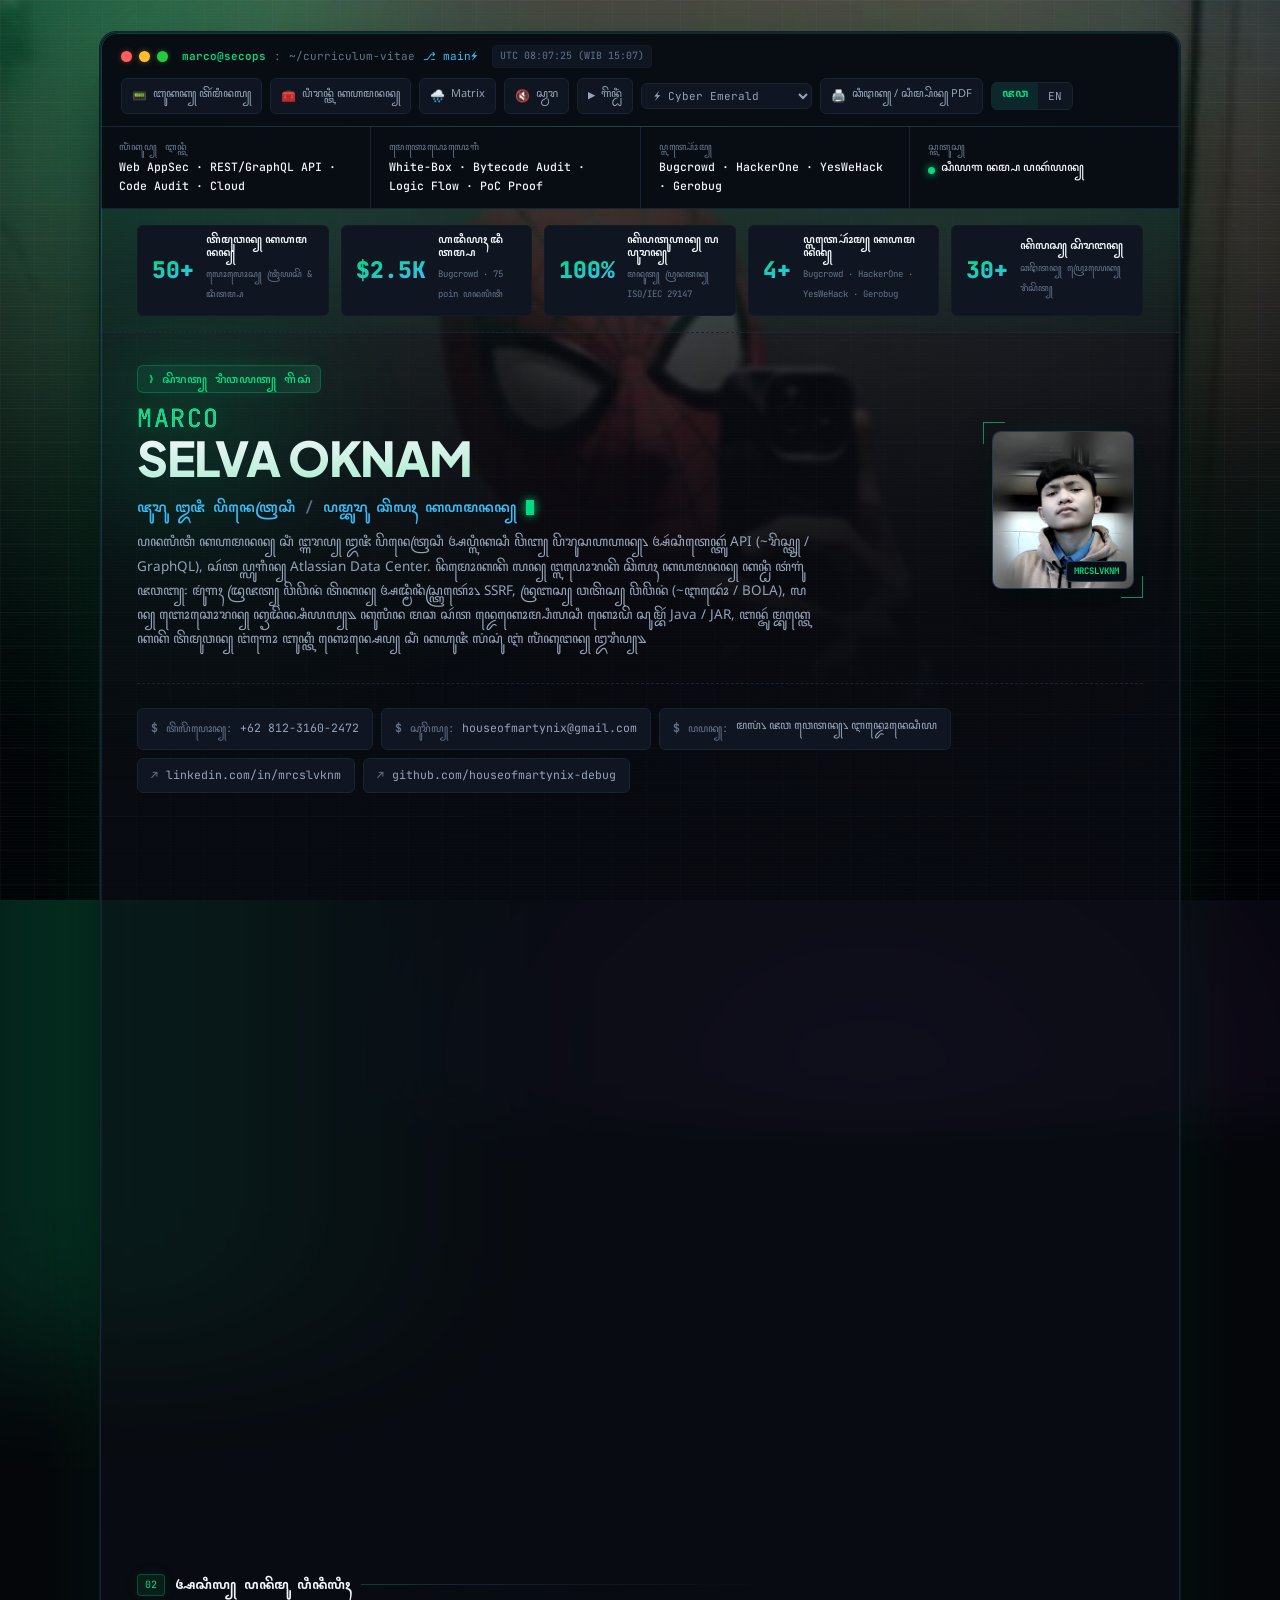
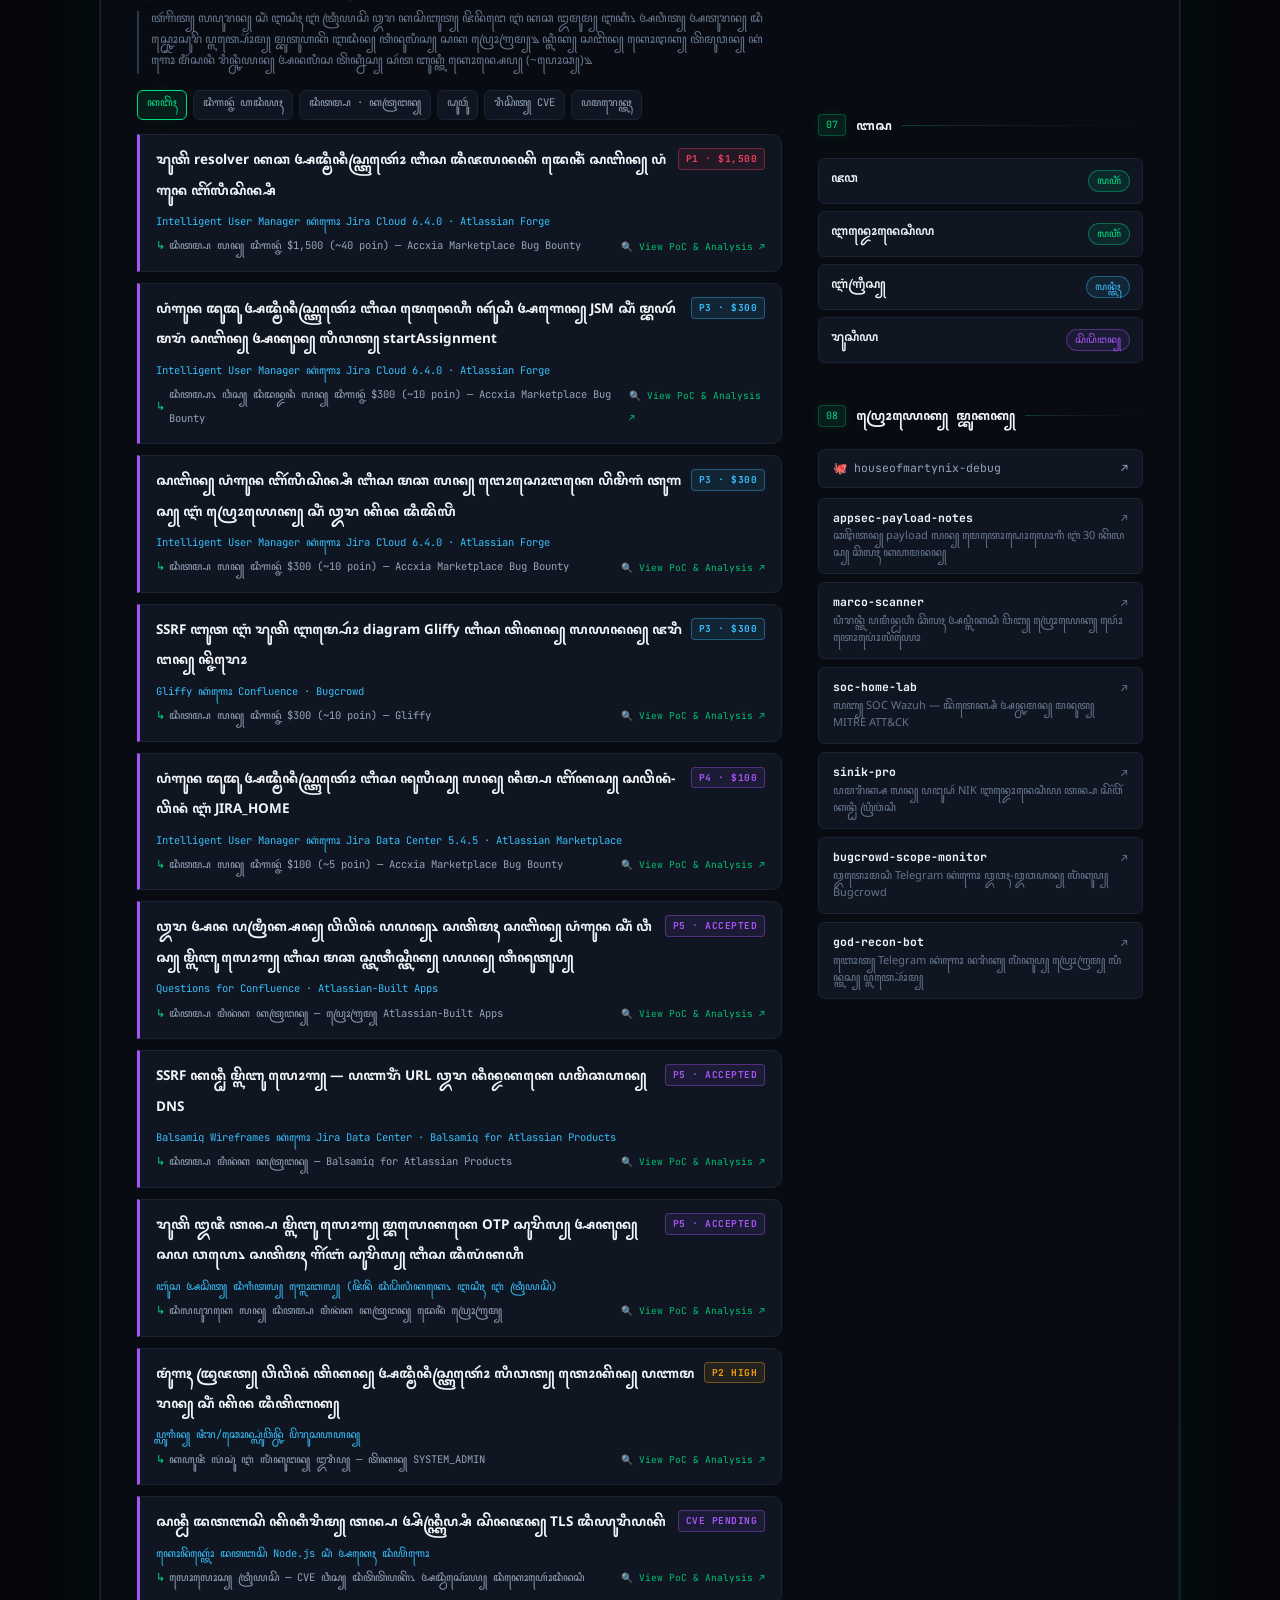
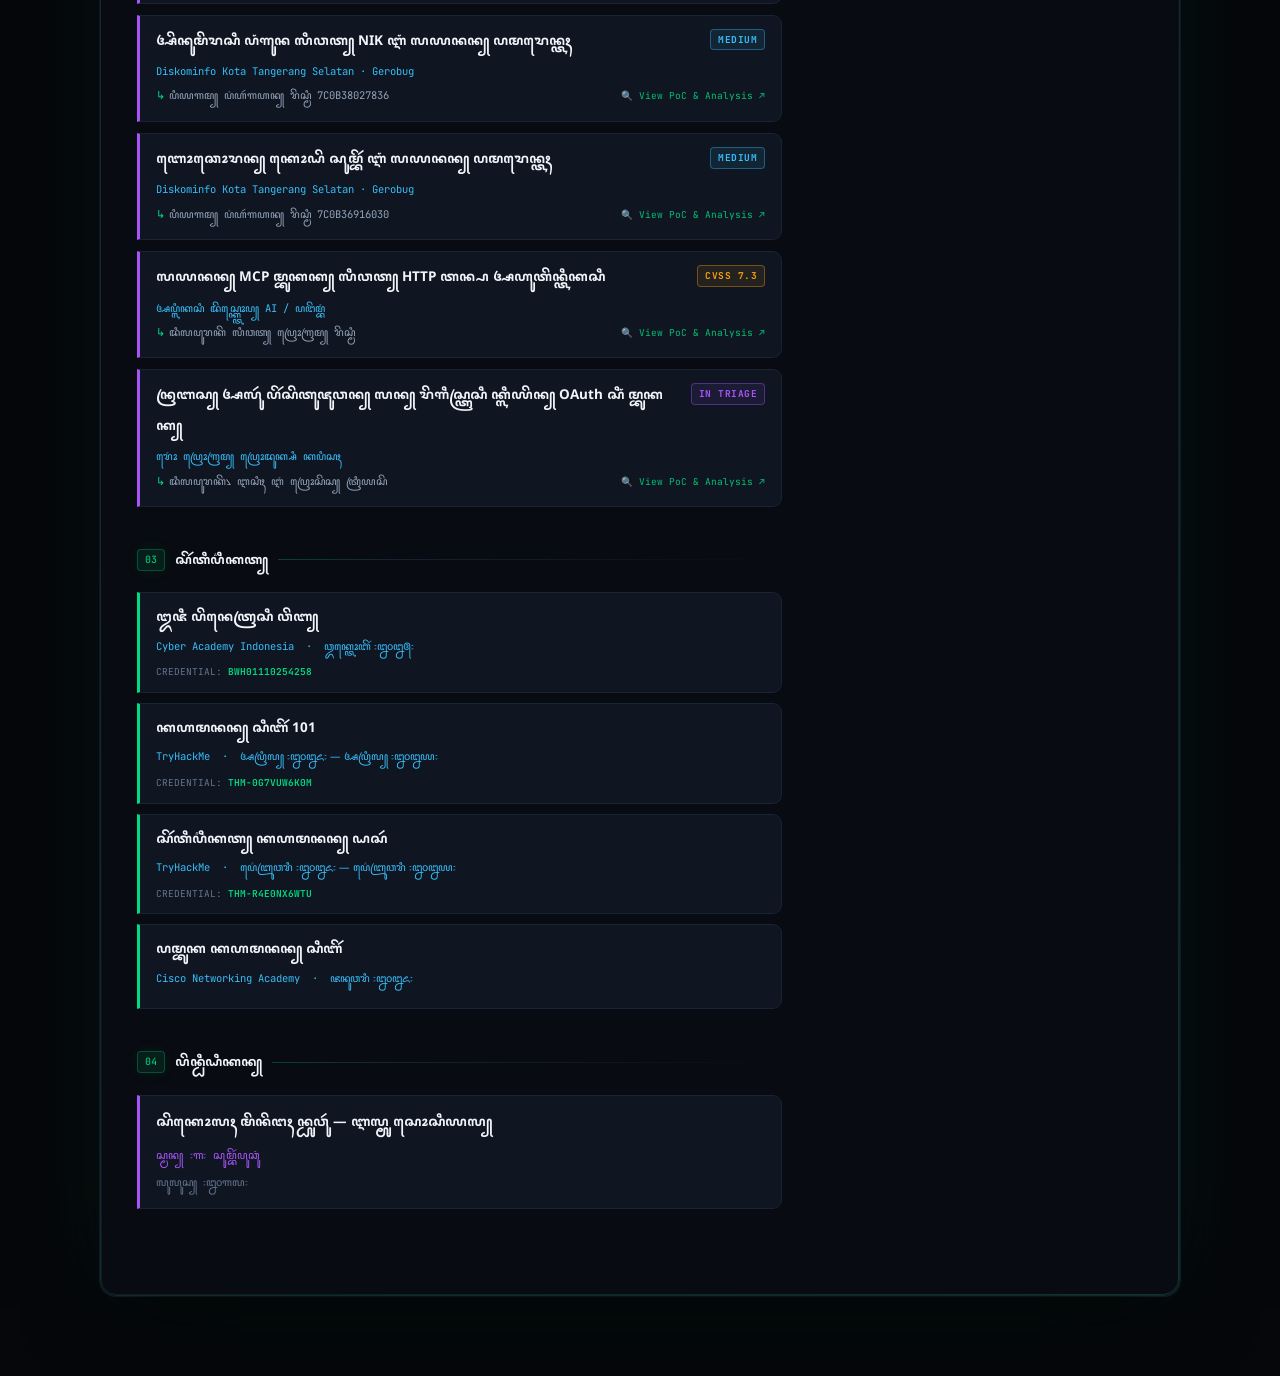
==== commit d1c15640: "Correct the programme name to Accxia Marketplace Bug Bounty" ====
--- a/index.html
+++ b/index.html
@@ -2196,7 +2196,7 @@
           </div>
           <div class="f-target">Intelligent User Manager ꦏꦁꦒꦺꦴ Jira Cloud 6.4.0 · Atlassian Forge</div>
           <div class="f-proof jv">
-            <span class="f-proof-left">ꦢꦶꦠꦩ꧀ꦥ ꦭꦤ꧀ ꦢꦶꦒꦤ꧀ꦗꦂ $1,500 (~40 poin) — Acexia Marketplace Bug Bounty</span>
+            <span class="f-proof-left">ꦢꦶꦠꦩ꧀ꦥ ꦭꦤ꧀ ꦢꦶꦒꦤ꧀ꦗꦂ $1,500 (~40 poin) — Accxia Marketplace Bug Bounty</span>
             <span class="f-poc-link">🔍 View PoC &amp; Analysis ↗</span>
           </div>
         </div>
@@ -2207,7 +2207,7 @@
           </div>
           <div class="f-target">Intelligent User Manager ꦏꦁꦒꦺꦴ Jira Cloud 6.4.0 · Atlassian Forge</div>
           <div class="f-proof jv">
-            <span class="f-proof-left">ꦢꦶꦠꦩ꧀ꦥ꧈ ꦮꦶꦱ꧀ ꦢꦶꦢꦤ꧀ꦢꦤꦶ ꦭꦤ꧀ ꦢꦶꦒꦤ꧀ꦗꦂ $300 (~10 poin) — Acexia Marketplace Bug Bounty</span>
+            <span class="f-proof-left">ꦢꦶꦠꦩ꧀ꦥ꧈ ꦮꦶꦱ꧀ ꦢꦶꦢꦤ꧀ꦢꦤꦶ ꦭꦤ꧀ ꦢꦶꦒꦤ꧀ꦗꦂ $300 (~10 poin) — Accxia Marketplace Bug Bounty</span>
             <span class="f-poc-link">🔍 View PoC &amp; Analysis ↗</span>
           </div>
         </div>
@@ -2218,7 +2218,7 @@
           </div>
           <div class="f-target">Intelligent User Manager ꦏꦁꦒꦺꦴ Jira Cloud 6.4.0 · Atlassian Forge</div>
           <div class="f-proof jv">
-            <span class="f-proof-left">ꦢꦶꦠꦩ꧀ꦥ ꦭꦤ꧀ ꦢꦶꦒꦤ꧀ꦗꦂ $300 (~10 poin) — Acexia Marketplace Bug Bounty</span>
+            <span class="f-proof-left">ꦢꦶꦠꦩ꧀ꦥ ꦭꦤ꧀ ꦢꦶꦒꦤ꧀ꦗꦂ $300 (~10 poin) — Accxia Marketplace Bug Bounty</span>
             <span class="f-poc-link">🔍 View PoC &amp; Analysis ↗</span>
           </div>
         </div>
@@ -2240,7 +2240,7 @@
           </div>
           <div class="f-target">Intelligent User Manager ꦏꦁꦒꦺꦴ Jira Data Center 5.4.5 · Atlassian Marketplace</div>
           <div class="f-proof jv">
-            <span class="f-proof-left">ꦢꦶꦠꦩ꧀ꦥ ꦭꦤ꧀ ꦢꦶꦒꦤ꧀ꦗꦂ $100 (~5 poin) — Acexia Marketplace Bug Bounty</span>
+            <span class="f-proof-left">ꦢꦶꦠꦩ꧀ꦥ ꦭꦤ꧀ ꦢꦶꦒꦤ꧀ꦗꦂ $100 (~5 poin) — Accxia Marketplace Bug Bounty</span>
             <span class="f-poc-link">🔍 View PoC &amp; Analysis ↗</span>
           </div>
         </div>
@@ -2595,7 +2595,7 @@
 
 <script>
 // Data Store for Modal & CLI
-var FINDINGS_DB = [{"id": "FND-01", "title": "ꦫꦸꦠꦼ resolver ꦏꦕ ꦄꦢ꧀ꦩꦶꦤꦶꦱ꧀ꦠꦿꦠꦺꦴꦂ ꦧꦶꦱ ꦢꦶꦗꦭꦤꦏꦼ ꦢꦺꦤꦶꦁ ꦱꦧꦼꦤ꧀ ꦥꦁꦒꦸꦤ ꦧꦼꦂꦭꦶꦱꦼꦤ꧀ꦱꦶ", "target": "Intelligent User Manager ꦏꦁꦒꦺꦴ Jira Cloud 6.4.0 · Atlassian Forge", "sev": "P1 · $1,500", "sev_cat": "paid", "proof": "ꦢꦶꦠꦩ꧀ꦥ ꦭꦤ꧀ ꦢꦶꦒꦤ꧀ꦗꦂ $1,500 (~40 poin) — Acexia Marketplace Bug Bounty", "cvss": "Bugcrowd VRT 1.19.1 · broken_access_control > privilege_escalation · triaged P1 Critical", "cwe": "CWE-862 / CWE-285: Missing Authorization on Forge resolver routes", "root_cause": "ꦩꦺꦴꦢꦸꦭ꧀ ꦏꦝꦥ꧀ꦠꦂ ꦩꦶꦤꦁꦏ ꦏꦕ ꦄꦢ꧀ꦩꦶꦤꦶꦱ꧀ꦠꦿꦠꦺꦴꦂ꧈ ꦤꦔꦶꦁ Forge ꦩꦸꦁ ꦤ꧀ꦗꦒ ꦢꦭꦤ꧀ ꦏꦕꦤꦺ꧈ ꦎꦫ ꦤ꧀ꦗꦒ resolver-é. ꦮꦼꦮꦼꦤꦁ resolver ꦢꦶꦱꦼꦫꦲꦏꦼ ꦩꦫꦁ ꦄꦥ꧀ꦭꦶꦏꦱꦶ꧈ ꦩꦁꦏ ꦄꦥ꧀ꦭꦶꦏꦱꦶ ꦎꦫ ꦩꦿꦶꦏ꧀ꦱ ꦄꦥ-ꦄꦥ꧈ ꦱꦠꦼꦩꦃ ꦱꦧꦼꦤ꧀ ꦄꦏꦸꦤ꧀ ꦧꦼꦂꦭꦶꦱꦼꦤ꧀ꦱꦶ ꦧꦶꦱ ꦤꦼꦏꦤꦶ ꦫꦸꦠꦼ ꦄꦢ꧀ꦩꦶꦤꦶꦱ꧀ꦠꦿꦠꦺꦴꦂ ꦏꦤ꧀ꦛꦶ ꦭꦁꦱꦸꦁ꧉", "poc": "1꧉ ꦩ꧀ꦭꦼꦧꦸ ꦭꦺꦴꦒ꧀ ꦆꦁ ꦱꦶꦠꦸꦱ꧀ Jira Cloud ꦱꦶꦁ ꦩꦱꦁ ꦄꦥ꧀ꦭꦶꦏꦱꦶ ꦆꦏꦶ ꦩꦶꦤꦁꦏ ꦥꦁꦒꦸꦤ ꦧꦼꦂꦭꦶꦱꦼꦤ꧀ꦱꦶ ꦭꦸꦩꦿꦃ.\n2꧉ ꦧꦸꦏꦏ꧀ ꦏꦕ ꦄꦥ꧀ꦭꦶꦏꦱꦶ꧈ ꦧꦤ꧀ꦗꦸꦂ ꦮꦕ ꦏꦺꦴꦤ꧀ꦠꦼꦏ꧀ꦱ꧀ ꦄꦥ꧀ꦭꦶꦏꦱꦶ ꦱꦏ ꦏꦺꦴꦤ꧀ꦱꦺꦴꦭ꧀ ꦥꦤ꧀ꦗꦼꦭꦗꦃ.\n3꧉ ꦈꦤ꧀ꦢꦁ ꦫꦸꦠꦼ resolver ꦄꦢ꧀ꦩꦶꦤꦶꦱ꧀ꦠꦿꦠꦺꦴꦂ ꦔꦁꦒꦺꦴ ꦠꦺꦴꦏꦼꦤ꧀ ꦏꦺꦴꦤ꧀ꦠꦼꦏ꧀ꦱ꧀ Forge ꦢꦸꦮꦺꦏꦺ ꦄꦏꦸꦤ꧀ ꦤꦺꦴꦤ꧀-ꦄꦢ꧀ꦩꦶꦤꦶꦱ꧀ꦠꦿꦠꦺꦴꦂ ꦩꦲꦸ.\n4꧉ ꦮꦼꦮꦼꦤꦁ ADMINISTER ꦥꦤ꧀ꦕꦺꦤ꧀ false, ꦤꦔꦶꦁ ꦫꦸꦠꦼ ꦄꦢ꧀ꦩꦶꦤꦶꦱ꧀ꦠꦿꦠꦺꦴꦂ ꦆꦱꦶꦃ ꦩ꧀ꦧꦭꦺꦏꦏꦺ success:true.", "impact": "ꦄꦢ꧀ꦩꦶꦤꦶꦱ꧀ꦠꦿꦠꦺꦴꦂ Jira ꦏꦺꦭꦔꦤ꧀ ꦏꦼꦤ꧀ꦝꦭꦶ ꦠꦸꦁꦒꦭ꧀ ꦩꦫꦁ ꦥꦼꦂꦩꦸꦏꦲꦤ꧀ ꦄꦥ꧀ꦭꦶꦏꦱꦶ ꦱꦶꦁ ꦔꦸꦫꦸꦱ꧀ ꦥꦁꦒꦸꦤ ꦭꦤ꧀ ꦮꦼꦮꦼꦤꦁ꧉ ꦱꦧꦼꦤ꧀ ꦥꦁꦒꦸꦤ ꦧꦼꦂꦭꦶꦱꦼꦤ꧀ꦱꦶ ꦧꦶꦱ ꦩꦕ ꦏꦺꦴꦤ꧀ꦥ꦳ꦶꦒꦸꦫꦱꦶ ꦄꦥ꧀ꦭꦶꦏꦱꦶ꧈ ꦕꦛꦼꦠꦤ꧀ ꦭꦶꦱꦺꦤ꧀ꦱꦶ꧈ ꦱꦼꦠꦼꦭꦤ꧀ API ꦎꦂꦒꦤꦶꦱꦱꦶ꧈ ꦱꦂꦠ ꦤ꧀ꦝꦥ꧀ꦠꦂ ꦥꦁꦒꦸꦤ ꦱꦶꦁ ꦢꦶꦪꦸꦫꦸꦱ꧀ ꦄꦥ꧀ꦭꦶꦏꦱꦶ꧉", "fix": "ꦥꦿꦶꦏ꧀ꦱ ꦮꦼꦮꦼꦤꦁ ꦱꦶꦁ ꦔꦸꦤ꧀ꦢꦁ ꦆꦁ ꦤ꧀ꦗꦼꦫꦺꦴ ꦱꦧꦼꦤ꧀ resolver, ꦄꦗ ꦩꦸꦁ ꦆꦁ ꦢꦭꦤ꧀ ꦏꦕ꧉ Forge ꦮꦶꦱ꧀ ꦩꦺꦤꦺꦲꦶ accountId ꦱꦶꦁ ꦔꦸꦤ꧀ꦢꦁ꧈ ꦢꦢꦶ ꦮꦼꦮꦼꦤꦁ ADMINISTER ꦏꦸꦢꦸ ꦢꦶꦥꦿꦶꦏ꧀ꦱ ꦆꦁ ꦱꦶꦱꦶꦃ ꦱꦼꦂꦮ꦳ꦼꦂ ꦭꦤ꧀ ꦥꦤ꧀ꦗꦭꦸꦏ꧀ ꦢꦶꦠꦺꦴꦭꦏ꧀ ꦪꦺꦤ꧀ ꦎꦫ ꦕꦺꦴꦕꦺꦴꦒ꧀꧉"}, {"id": "FND-02", "title": "ꦥꦁꦒꦸꦤ ꦢꦸꦢꦸ ꦄꦢ꧀ꦩꦶꦤꦶꦱ꧀ꦠꦿꦠꦺꦴꦂ ꦧꦶꦱ ꦩꦺꦤꦺꦲꦶ ꦏꦸꦂꦱꦶ ꦄꦒꦺꦤ꧀ JSM ꦱꦶꦁ ꦩ꧀ꦧꦪꦂ ꦩꦫꦁ ꦱꦧꦼꦤ꧀ ꦄꦏꦸꦤ꧀ ꦭꦶꦮꦠ꧀ startAssignment", "target": "Intelligent User Manager ꦏꦁꦒꦺꦴ Jira Cloud 6.4.0 · Atlassian Forge", "sev": "P3 · $300", "sev_cat": "paid", "proof": "ꦢꦶꦠꦩ꧀ꦥ꧈ ꦮꦶꦱ꧀ ꦢꦶꦢꦤ꧀ꦢꦤꦶ ꦭꦤ꧀ ꦢꦶꦒꦤ꧀ꦗꦂ $300 (~10 poin) — Acexia Marketplace Bug Bounty", "cvss": "Bugcrowd VRT 1.19.1 · broken_access_control > privilege_escalation · triaged P3 · resolved", "cwe": "CWE-862 / CWE-269: Missing Authorization & Improper Privilege Management", "root_cause": "ꦫꦸꦠꦼ resolver startAssignment ꦔꦺꦴꦮꦲꦶ ꦏꦸꦂꦱꦶ ꦄꦒꦺꦤ꧀ Jira Service Management ꦱꦶꦁ ꦩ꧀ꦧꦪꦂ꧈ ꦤꦔꦶꦁ ꦎꦫ ꦠꦲꦸ ꦩꦿꦶꦏ꧀ꦱ ꦮꦼꦮꦼꦤꦁ ꦱꦶꦁ ꦔꦸꦤ꧀ꦢꦁ꧉ Forge ꦩꦸꦁ ꦤ꧀ꦗꦒ ꦢꦭꦤ꧀ ꦏꦕ ꦄꦢ꧀ꦩꦶꦤꦶꦱ꧀ꦠꦿꦠꦺꦴꦂ꧈ ꦎꦫ ꦤ꧀ꦗꦒ resolver ꦆꦁ ꦧꦸꦫꦶꦤꦺ꧈ ꦱꦠꦼꦩꦃ ꦱꦧꦼꦤ꧀ ꦄꦏꦸꦤ꧀ ꦧꦼꦂꦭꦶꦱꦼꦤ꧀ꦱꦶ ꦧꦶꦱ ꦩꦺꦤꦺꦲꦶ ꦏꦸꦂꦱꦶ ꦩ꧀ꦧꦪꦂ ꦱꦶꦁ ꦩꦼꦱ꧀ꦛꦶꦤꦺ ꦩꦸꦁ ꦢꦢꦶ ꦮꦼꦮꦼꦤꦔꦺ ꦄꦢ꧀ꦩꦶꦤꦶꦱ꧀ꦠꦿꦠꦺꦴꦂ ꦱꦶꦠꦸꦱ꧀꧉", "poc": "1꧉ ꦩ꧀ꦭꦼꦧꦸ ꦭꦺꦴꦒ꧀ ꦆꦁ ꦱꦶꦠꦸꦱ꧀ Jira Cloud ꦱꦶꦁ ꦩꦱꦁ ꦄꦥ꧀ꦭꦶꦏꦱꦶ ꦆꦏꦶ ꦩꦶꦤꦁꦏ ꦥꦁꦒꦸꦤ ꦧꦼꦂꦭꦶꦱꦼꦤ꧀ꦱꦶ ꦭꦸꦩꦿꦃ.\n2꧉ ꦧꦸꦏ꧀ꦠꦶ ꦩꦤꦮ ꦥꦭꦏꦸ ꦢꦸꦢꦸ ꦄꦢ꧀ꦩꦶꦤꦶꦱ꧀ꦠꦿꦠꦺꦴꦂ꧇ ꦮꦼꦮꦼꦤꦁ ADMINISTER ꦥꦤ꧀ꦕꦺꦤ꧀ false.\n3. ꦈꦤ꧀ꦢꦁ ꦫꦸꦠꦼ startAssignment ꦔꦁꦒꦺꦴ ꦠꦺꦴꦏꦼꦤ꧀ ꦏꦺꦴꦤ꧀ꦠꦼꦏ꧀ꦱ꧀ Forge ꦢꦸꦮꦺꦏꦺ ꦄꦏꦸꦤ꧀ ꦤꦺꦴꦤ꧀-ꦄꦢ꧀ꦩꦶꦤꦶꦱ꧀ꦠꦿꦠꦺꦴꦂ ꦩꦲꦸ꧈ ꦏꦤ꧀ꦛꦶ ꦱꦱꦫꦤ꧀ ꦄꦏꦸꦤ꧀ ꦭꦶꦪ.\n4꧉ ꦥꦤ꧀ꦗꦭꦸꦏ꧀ ꦏꦱꦶꦭ꧀꧈ ꦭꦤ꧀ ꦄꦏꦸꦤ꧀ ꦱꦱꦫꦤ꧀ ꦤꦩ꧀ꦥ ꦏꦸꦂꦱꦶ ꦄꦒꦺꦤ꧀ JSM ꦱꦶꦁ ꦩ꧀ꦧꦪꦂ꧉", "impact": "ꦱꦧꦼꦤ꧀ ꦥꦁꦒꦸꦤ ꦧꦼꦂꦭꦶꦱꦼꦤ꧀ꦱꦶ ꦧꦶꦱ ꦔꦼꦤ꧀ꦠꦺꦏꦏꦼ ꦭꦶꦱꦺꦤ꧀ꦱꦶ ꦄꦒꦺꦤ꧀ JSM ꦱꦶꦁ ꦩ꧀ꦧꦪꦂ ꦱꦱꦼꦤꦼꦔꦺ — ꦩꦺꦤꦺꦲꦶ ꦏꦸꦂꦱꦶ ꦱꦶꦁ ꦎꦫ ꦠꦲꦸ ꦢꦶꦱꦫꦸꦗꦸꦏꦶ ꦄꦢ꧀ꦩꦶꦤꦶꦱ꧀ꦠꦿꦠꦺꦴꦂ ꦱꦶꦠꦸꦱ꧀꧈ ꦤꦩ꧀ꦧꦲꦶ ꦠꦒꦶꦲꦤ꧀ ꦭꦁꦒꦤꦤ꧀꧈ ꦱꦂꦠ ꦩꦺꦤꦺꦲꦶ ꦏꦧꦶꦱꦤ꧀ ꦄꦒꦺꦤ꧀ ꦭꦪꦤꦤ꧀ ꦩꦫꦁ ꦄꦏꦸꦤ꧀ ꦱꦶꦁ ꦩꦼꦱ꧀ꦛꦶꦤꦺ ꦎꦫ ꦎꦭꦼꦃ꧉", "fix": "ꦥꦿꦶꦏ꧀ꦱ ꦮꦼꦮꦼꦤꦁ ꦄꦢ꧀ꦩꦶꦤꦶꦱ꧀ꦠꦿꦠꦺꦴꦂ ꦱꦶꦁ ꦔꦸꦤ꧀ꦢꦁ ꦆꦁ ꦤ꧀ꦗꦼꦫꦺꦴ startAssignment ꦝꦺꦮꦺ ꦱꦢꦸꦫꦸꦔꦺ ꦔꦺꦴꦮꦲꦶ ꦏꦸꦂꦱꦶ꧈ ꦧꦤ꧀ꦗꦸꦂ ꦠꦺꦴꦭꦏ꧀ ꦥꦤ꧀ꦗꦭꦸꦏ꧀ ꦪꦺꦤ꧀ ꦎꦫ ꦕꦺꦴꦕꦺꦴꦒ꧀꧉ ꦤ꧀ꦗꦒ ꦢꦭꦤ꧀ ꦏꦕ ꦛꦺꦴꦏ꧀ ꦎꦫ ꦕꦸꦏꦸꦥ꧀ ꦏꦁꦒꦺꦴ ꦔꦽꦏ꧀ꦱ resolver."}, {"id": "FND-03", "title": "ꦱꦧꦼꦤ꧀ ꦥꦁꦒꦸꦤ ꦧꦼꦂꦭꦶꦱꦼꦤ꧀ꦱꦶ ꦧꦶꦱ ꦩꦕ ꦭꦤ꧀ ꦔꦺꦴꦱꦺꦴꦔꦏꦺ ꦥꦼꦩꦼꦒꦁ ꦠꦸꦒꦱ꧀ ꦆꦁ ꦥꦿꦺꦴꦪꦺꦏ꧀ ꦱꦶꦁ ꦎꦫ ꦏꦼꦤ ꦢꦶꦢꦼꦭꦼꦁ", "target": "Intelligent User Manager ꦏꦁꦒꦺꦴ Jira Cloud 6.4.0 · Atlassian Forge", "sev": "P3 · $300", "sev_cat": "paid", "proof": "ꦢꦶꦠꦩ꧀ꦥ ꦭꦤ꧀ ꦢꦶꦒꦤ꧀ꦗꦂ $300 (~10 poin) — Acexia Marketplace Bug Bounty", "cvss": "Bugcrowd VRT 1.19.1 · broken_access_control > idor · triaged P3", "cwe": "CWE-639 / CWE-862: Authorization Bypass Through User-Controlled Key & Missing Authorization", "root_cause": "ꦫꦸꦠꦼ resolver ium-assignee-field ꦤꦩ꧀ꦥ ꦏꦸꦤ꧀ꦕꦶ ꦥꦿꦏꦫ ꦭꦁꦱꦸꦁ ꦱꦏ ꦱꦶꦁ ꦔꦸꦤ꧀ꦢꦁ꧈ ꦧꦤ꧀ꦗꦸꦂ ꦠꦏꦺꦴꦤ꧀ ꦩꦫꦁ API Jira ꦔꦁꦒꦺꦴ ꦮꦼꦮꦼꦤꦁ ꦄꦥ꧀ꦭꦶꦏꦱꦶ ꦝꦺꦮꦺ꧈ ꦢꦸꦢꦸ ꦮꦼꦮꦼꦤꦔꦺ ꦱꦶꦁ ꦔꦸꦤ꧀ꦢꦁ꧉ ꦎꦫ ꦄꦤ ꦥꦩꦿꦶꦏ꧀ꦱꦤ꧀ ꦩꦤꦺꦃ ꦄꦥ ꦱꦶꦁ ꦔꦸꦤ꧀ꦢꦁ ꦎꦭꦼꦃ ꦩꦶꦂꦱꦤꦶ ꦥꦿꦺꦴꦪꦺꦏ꧀ ꦏꦱꦼꦧꦸꦠ꧀꧈ ꦱꦠꦼꦩꦃ ꦮꦠꦼꦱ꧀ ꦮꦼꦮꦼꦤꦁ ꦥꦿꦺꦴꦪꦺꦏ꧀ ꦆꦭꦁ ꦤꦭꦶꦏ ꦥꦤ꧀ꦗꦭꦸꦏ꧀ ꦩ꧀ꦭꦼꦧꦸ resolver.", "poc": "1꧉ ꦩꦶꦤꦁꦏ ꦥꦁꦒꦸꦤ ꦧꦼꦂꦭꦶꦱꦼꦤ꧀ꦱꦶ꧈ ꦧꦸꦏ꧀ꦠꦶ ꦩꦤꦮ ꦥꦿꦺꦴꦪꦺꦏ꧀ ꦱꦱꦫꦤ꧀ ꦎꦫ ꦏꦠꦺꦴꦤ꧀꧇ ꦢꦶꦒꦺꦴꦭꦺꦏꦶ ꦎꦫ ꦏꦼꦠꦼꦩꦸ ꦭꦤ꧀ ꦥꦿꦏꦫꦤꦺ ꦎꦫ ꦄꦤ ꦆꦁ ꦥꦔꦸꦥꦢꦶ.\n2꧉ ꦮꦕ ꦏꦺꦴꦤ꧀ꦠꦼꦏ꧀ꦱ꧀ ꦄꦥ꧀ꦭꦶꦏꦱꦶ ꦱꦏ ꦏꦺꦴꦤ꧀ꦱꦺꦴꦭ꧀ ꦥꦤ꧀ꦗꦼꦭꦗꦃ ꦆꦁ ꦏꦕ ꦔꦼꦤ꧀ꦢꦶ ꦮꦲꦺ ꦄꦥ꧀ꦭꦶꦏꦱꦶ ꦆꦏꦶ ꦏꦠꦺꦴꦤ꧀.\n3꧉ ꦈꦤ꧀ꦢꦁ ꦫꦸꦠꦼ resolver ꦥꦼꦩꦼꦒꦁ ꦠꦸꦒꦱ꧀ ꦔꦁꦒꦺꦴ ꦏꦸꦤ꧀ꦕꦶ ꦥꦿꦏꦫ ꦱꦏ ꦥꦿꦺꦴꦪꦺꦏ꧀ ꦱꦶꦁ ꦎꦫ ꦏꦠꦺꦴꦤ꧀ ꦩꦲꦸ.\n4꧉ Resolver ꦩ꧀ꦧꦭꦺꦏꦏꦺ ꦗꦼꦤꦼꦁ ꦥꦼꦩꦼꦒꦁ ꦠꦸꦒꦱ꧀꧈ ꦭꦤ꧀ ꦫꦸꦠꦼ ꦥꦩ꧀ꦧꦸꦱꦏ꧀ ꦧꦶꦱ ꦔꦺꦴꦱꦺꦴꦔꦏꦺ — ꦏꦧꦺꦃ ꦆꦁ ꦥꦿꦏꦫ ꦱꦶꦁ ꦱꦼꦗꦠꦶꦤꦺ ꦎꦫ ꦎꦭꦼꦃ ꦢꦶꦢꦼꦭꦼꦁ꧉", "impact": "ꦮꦼꦮꦢꦶ ꦆꦁ ꦠꦠꦫꦤ꧀ ꦥꦿꦺꦴꦪꦺꦏ꧀ ꦧꦸꦧꦿꦃ꧇ ꦱꦧꦼꦤ꧀ ꦥꦁꦒꦸꦤ ꦧꦼꦂꦭꦶꦱꦼꦤ꧀ꦱꦶ ꦧꦶꦱ ꦔꦼꦂꦠꦼꦤꦶ ꦱꦥ ꦱꦶꦁ ꦔ꧀ꦒꦫꦥ꧀ ꦥꦿꦏꦫ ꦆꦁ ꦥꦿꦺꦴꦪꦺꦏ꧀ ꦠꦶꦤꦸꦠꦸꦥ꧀꧈ ꦱꦂꦠ ꦧꦶꦱ ꦔꦺꦴꦱꦺꦴꦔꦏꦺ ꦥꦼꦩꦼꦒꦁ ꦠꦸꦒꦱꦺ꧈ ꦱꦠꦼꦩꦃ ꦔꦿꦸꦱꦏ꧀ ꦭꦏꦸꦤꦶꦁ ꦥꦒꦮꦺꦪꦤ꧀ ꦆꦁ ꦥꦿꦺꦴꦪꦺꦏ꧀ ꦱꦶꦁ ꦱꦼꦗꦠꦶꦤꦺ ꦎꦫ ꦎꦭꦼꦃ ꦢꦶꦪꦏ꧀ꦱꦼꦱ꧀꧉", "fix": "ꦥꦿꦶꦏ꧀ꦱ ꦮꦼꦮꦼꦤꦁ ꦩꦶꦂꦱꦤꦶ ꦥꦿꦺꦴꦪꦺꦏ꧀ ꦱꦶꦁ ꦔꦸꦤ꧀ꦢꦁ ꦩꦫꦁ ꦥꦿꦏꦫ ꦱꦱꦫꦤ꧀ ꦱꦢꦸꦫꦸꦔꦺ ꦢꦶꦮꦕ ꦈꦠꦮ ꦢꦶꦪꦺꦴꦮꦲꦶ꧈ ꦱꦂꦠ ꦈꦤ꧀ꦢꦁ API Jira ꦔꦁꦒꦺꦴ ꦮꦼꦮꦼꦤꦔꦺ ꦥꦁꦒꦸꦤ꧈ ꦢꦸꦢꦸ ꦮꦼꦮꦼꦤꦔꦺ ꦄꦥ꧀ꦭꦶꦏꦱꦶ꧉"}, {"id": "FND-04", "title": "SSRF ꦧꦸꦠ ꦆꦁ ꦫꦸꦠꦼ ꦆꦩ꧀ꦥꦺꦴꦂ diagram Gliffy ꦧꦶꦱ ꦠꦼꦏꦤ꧀ ꦭꦪꦤꦤ꧀ ꦗꦫꦶꦔꦤ꧀ ꦤ꧀ꦗꦼꦫꦺꦴ", "target": "Gliffy ꦏꦁꦒꦺꦴ Confluence · Bugcrowd", "sev": "P3 · $300", "sev_cat": "paid", "proof": "ꦢꦶꦠꦩ꧀ꦥ ꦭꦤ꧀ ꦢꦶꦒꦤ꧀ꦗꦂ $300 (~10 poin) — Gliffy", "cvss": "CVSS:3.1/AV:N/AC:L/PR:L/UI:N/S:C/C:L/I:N/A:N (5.8 Medium) · Bugcrowd VRT server_side_injection > ssrf · triaged P3", "cwe": "CWE-918: Server-Side Request Forgery (SSRF), blind variant", "root_cause": "ꦫꦸꦠꦼ ꦆꦩ꧀ꦥꦺꦴꦂ diagram ꦤ꧀ꦗꦸꦥꦸꦏ꧀ URL ꦱꦶꦁ ꦢꦶꦮꦺꦤꦺꦲꦏꦺ ꦢꦺꦤꦶꦁ ꦱꦶꦁ ꦔꦸꦤ꧀ꦢꦁ ꦱꦏ ꦱꦶꦱꦶꦃ ꦱꦼꦂꦮ꦳ꦼꦂ꧉ URL ꦏꦱꦼꦧꦸꦠ꧀ ꦢꦶꦪꦁꦒꦼꦥ꧀ ꦱꦸꦩ꧀ꦧꦼꦂ ꦆꦩ꧀ꦥꦺꦴꦂ ꦱꦶꦁ ꦏꦼꦤ ꦢꦶꦥꦼꦂꦕꦪ꧈ ꦢꦸꦢꦸ ꦆꦱꦶꦪꦤ꧀ ꦱꦶꦁ ꦏꦸꦢꦸ ꦢꦶꦮꦱ꧀ꦥꦢꦲꦶ꧈ ꦱꦠꦼꦩꦃ ꦎꦫ ꦄꦤ ꦝꦥ꧀ꦠꦂ ꦆꦗꦶꦤ꧀ ꦈꦠꦮ ꦥꦚꦫꦶꦁ ꦄꦭꦩꦠ꧀ ꦭꦺꦴꦏꦭ꧀ ꦱꦢꦸꦫꦸꦔꦺ ꦱꦼꦂꦮ꦳ꦼꦂ ꦔꦶꦫꦶꦩ꧀ ꦥꦤ꧀ꦗꦭꦸꦏ꧀ ꦱꦏ ꦤ꧀ꦗꦼꦫꦺꦴ ꦗꦫꦶꦔꦤ꧀ Confluence.", "poc": "1꧉ ꦩ꧀ꦭꦼꦧꦸ ꦭꦺꦴꦒ꧀ ꦆꦁ Confluence ꦩꦶꦤꦁꦏ ꦥꦁꦒꦸꦤ ꦭꦸꦩꦿꦃ ꦠꦤ꧀ꦥ ꦮꦼꦮꦼꦤꦁ ꦄꦢ꧀ꦩꦶꦤꦶꦱ꧀ꦠꦿꦠꦺꦴꦂ.\n2꧉ ꦠꦸꦗꦺꦴꦏꦏꦺ ꦆꦩ꧀ꦥꦺꦴꦂ diagram ꦩꦼꦚꦁ ꦥꦚꦶꦩꦏ꧀ ꦢꦸꦮꦺꦏꦺ ꦥꦔꦸꦗꦶ꧈ ꦧꦤ꧀ꦗꦸꦂ ꦧꦸꦏ꧀ꦠꦶ ꦩꦤꦮ ꦥꦤ꧀ꦗꦭꦸꦏ꧀ ꦠꦼꦏ ꦱꦏ ꦄꦭꦩꦠ꧀ ꦱꦼꦂꦮ꦳ꦼꦂ Confluence, ꦢꦸꦢꦸ ꦱꦏ ꦏ꧀ꦭꦶꦪꦺꦤ꧀.\n3꧉ ꦧꦭꦺꦤꦶ ꦩꦫꦁ ꦆꦤꦁ ꦱꦶꦁ ꦩꦸꦁ ꦧꦶꦱ ꦢꦶꦒꦪꦸꦃ ꦱꦏ ꦤ꧀ꦗꦼꦫꦺꦴ꧈ ꦧꦤ꧀ꦗꦸꦂ ꦩꦶꦂꦱꦤꦶ ꦧꦺꦢꦤꦺ ꦮꦼꦏ꧀ꦠꦸ ꦮꦁꦱꦸꦭꦤ꧀ ꦄꦤ꧀ꦠꦫꦤꦺ ꦥꦺꦴꦂꦠ꧀ ꦱꦶꦁ ꦩ꧀ꦧꦸꦏꦏ꧀ ꦭꦤ꧀ ꦱꦶꦁ ꦠꦶꦤꦸꦠꦸꦥ꧀.\n4꧉ ꦆꦱꦶ ꦮꦁꦱꦸꦭꦤ꧀ ꦎꦫ ꦠꦲꦸ ꦢꦶꦧꦭꦺꦏꦏꦺ ꦩꦫꦁ ꦱꦶꦁ ꦔꦸꦤ꧀ꦢꦁ — ꦩꦸꦭ ꦢꦶꦪꦫꦤꦶ ꦧꦸꦠ — ꦤꦔꦶꦁ ꦏꦼꦤ ꦎꦫꦤꦺ ꦆꦤꦁ ꦭꦤ꧀ ꦏꦲꦤꦤ꧀ ꦥꦺꦴꦂꦠ꧀ ꦆꦱꦶꦃ ꦧꦶꦱ ꦢꦶꦱꦶꦩ꧀ꦥꦸꦭꦏꦺ ꦱꦏ ꦮꦼꦏ꧀ꦠꦸ꧉", "impact": "ꦥꦁꦒꦸꦤ Confluence ꦱꦶꦁ ꦮꦶꦱ꧀ ꦩ꧀ꦭꦼꦧꦸ ꦭꦺꦴꦒ꧀ ꦧꦶꦱ ꦔꦁꦒꦺꦴ ꦱꦼꦂꦮ꦳ꦼꦂ ꦩꦶꦤꦁꦏ ꦥꦶꦫꦤ꧀ꦠꦶ ꦥꦤ꧀ꦢꦸꦭꦸ ꦗꦫꦶꦔꦤ꧀꧇ ꦩꦺꦠ ꦆꦤꦁ ꦭꦤ꧀ ꦥꦺꦴꦂꦠ꧀ ꦱꦶꦁ ꦩ꧀ꦧꦸꦏꦏ꧀ ꦆꦁ ꦗꦫꦶꦔꦤ꧀ ꦤ꧀ꦗꦼꦫꦺꦴ꧈ ꦱꦂꦠ ꦔ꧀ꦒꦪꦸꦃ ꦭꦪꦤꦤ꧀ ꦱꦶꦁ ꦥꦤ꧀ꦕꦺꦤ꧀ ꦥꦼꦂꦕꦪ ꦩꦫꦁ ꦥꦤ꧀ꦗꦭꦸꦏ꧀ ꦱꦏ ꦆꦤꦁ Confluence.", "fix": "ꦈꦕꦸꦭꦏꦺ URL ꦱꦶꦁ ꦢꦶꦮꦺꦤꦺꦲꦏꦺ ꦧꦤ꧀ꦗꦸꦂ ꦥꦿꦶꦏ꧀ꦱ ꦄꦭꦩꦠ꧀ ꦄꦱꦶꦭꦺ꧈ ꦢꦸꦢꦸ ꦩꦸꦁ ꦠꦸꦭꦶꦱꦤꦺ — ꦠꦺꦴꦭꦏ꧀ ꦄꦭꦩꦠ꧀ ꦭꦺꦴꦏꦭ꧀꧈ RFC 1918 ꦭꦤ꧀ ꦩꦼꦠꦢꦠ ꦏꦺꦴꦩ꧀ꦥꦸꦠꦱꦶ ꦄꦮꦤ꧀꧈ ꦥꦿꦶꦏ꧀ꦱ ꦩꦤꦺꦃ ꦱꦧꦼꦤ꧀ ꦄꦤ ꦥꦔꦭꦶꦲꦤ꧀꧈ ꦱꦂꦠ ꦭꦶꦮꦠꦏꦺ ꦥꦤ꧀ꦗꦭꦸꦏ꧀ ꦩꦼꦠꦸ ꦆꦁ ꦥꦿꦺꦴꦏ꧀ꦱꦶ ꦱꦶꦁ ꦎꦫ ꦧꦶꦱ ꦚꦮꦁ ꦗꦫꦶꦔꦤ꧀ ꦤ꧀ꦗꦼꦫꦺꦴ꧉"}, {"id": "FND-05", "title": "ꦥꦁꦒꦸꦤ ꦢꦸꦢꦸ ꦄꦢ꧀ꦩꦶꦤꦶꦱ꧀ꦠꦿꦠꦺꦴꦂ ꦧꦶꦱ ꦤꦸꦭꦶꦱ꧀ ꦭꦤ꧀ ꦤꦶꦩ꧀ꦥ ꦧꦼꦂꦏꦱ꧀ ꦱꦮꦼꦤꦁ-ꦮꦼꦤꦁ ꦆꦁ JIRA_HOME", "target": "Intelligent User Manager ꦏꦁꦒꦺꦴ Jira Data Center 5.4.5 · Atlassian Marketplace", "sev": "P4 · $100", "sev_cat": "paid", "proof": "ꦢꦶꦠꦩ꧀ꦥ ꦭꦤ꧀ ꦢꦶꦒꦤ꧀ꦗꦂ $100 (~5 poin) — Acexia Marketplace Bug Bounty", "cvss": "Bugcrowd VRT 1.19.1 · broken_access_control > privilege_escalation · triaged P4", "cwe": "CWE-862 / CWE-434: Missing Authorization & Unrestricted File Upload", "root_cause": "ꦥꦚꦫꦶꦁ servlet ꦒꦩ꧀ꦧꦂ ꦩꦸꦁ ꦔ꧀ꦭꦏꦺꦴꦏꦏꦼ ꦥꦩꦿꦶꦏ꧀ꦱꦤ꧀ ꦄꦲꦸꦠꦼꦤ꧀ꦠꦶꦏꦱꦶ ꦆꦁ ꦤ꧀ꦗꦼꦫꦺꦴ ꦕꦧꦁ ꦱꦶꦁ ꦩ꧀ꦭꦶꦒꦶ ꦏꦁꦒꦺꦴ ꦩꦺꦠꦺꦴꦝꦼ GET, ꦱꦠꦼꦩꦃ ꦏꦧꦺꦃ ꦩꦺꦠꦺꦴꦝꦼ ꦭꦶꦪꦤꦺ ꦠꦸꦩꦶꦧ ꦭꦁꦱꦸꦁ ꦩꦼꦚꦁ servlet. ꦩꦺꦠꦺꦴꦝꦼ doPost ꦧꦤ꧀ꦗꦸꦂ ꦔꦸꦁꦒꦲꦏꦼ ꦧꦼꦂꦏꦱ꧀ ꦠꦤ꧀ꦥ ꦄꦲꦸꦠꦼꦤ꧀ꦠꦶꦏꦱꦶ꧈ ꦠꦤ꧀ꦥ ꦥꦩꦿꦶꦏ꧀ꦱꦤ꧀ ꦄꦢ꧀ꦩꦶꦤꦶꦱ꧀ꦠꦿꦠꦺꦴꦂ꧈ ꦠꦤ꧀ꦥ ꦠꦺꦴꦏꦼꦤ꧀ XSRF, ꦭꦤ꧀ ꦠꦤ꧀ꦥ ꦝꦥ꧀ꦠꦂ ꦆꦗꦶꦤ꧀ ꦌꦏ꧀ꦱ꧀ꦠꦺꦤ꧀ꦱꦶ ꦈꦠꦮ MIME.", "poc": "1꧉ ꦧꦸꦏ꧀ꦠꦶ ꦩꦤꦮ ꦥꦭꦏꦸ ꦢꦸꦢꦸ ꦄꦢ꧀ꦩꦶꦤꦶꦱ꧀ꦠꦿꦠꦺꦴꦂ꧇ API ꦮꦼꦮꦼꦤꦁ ꦩ꧀ꦧꦭꦺꦏꦏꦺ havePermission false.\n2. ꦏꦺꦴꦤ꧀ꦠꦿꦺꦴꦭ꧀ — ꦥꦤ꧀ꦗꦭꦸꦏ꧀ POST ꦠꦤ꧀ꦥ ꦩ꧀ꦭꦼꦧꦸ ꦭꦺꦴꦒ꧀ ꦢꦶꦠꦺꦴꦭꦏ꧀ ꦏꦤ꧀ꦛꦶ 401.\n3. ꦥꦤ꧀ꦗꦭꦸꦏ꧀ ꦱꦶꦁ ꦥꦝ ꦔꦁꦒꦺꦴ ꦄꦏꦸꦤ꧀ ꦧꦼꦂꦭꦶꦱꦼꦤ꧀ꦱꦶ ꦭꦸꦩꦿꦃ ꦩ꧀ꦧꦭꦺꦏꦏꦺ 200 ꦭꦤ꧀ ꦧꦼꦂꦏꦱꦺ ꦏꦱꦶꦩ꧀ꦥꦼꦤ꧀.\n4꧉ ꦧꦭꦺꦤꦶ ꦔꦁꦒꦺꦴ ꦗꦼꦤꦼꦁ ꦧꦼꦂꦏꦱ꧀ ꦱꦶꦁ ꦥꦝ ꦤꦔꦶꦁ ꦆꦱꦶ ꦧꦺꦢ — 200, ꦭꦤ꧀ ꦧꦼꦂꦏꦱ꧀ ꦆꦁ ꦕꦏꦿꦩ꧀ ꦚꦶꦩ꧀ꦥꦼꦤ꧀ ꦆꦱꦶ ꦄꦚꦂ.\n5꧉ ꦧꦭꦺꦤꦶ ꦔꦁꦒꦺꦴ ꦌꦏ꧀ꦱ꧀ꦠꦺꦤ꧀ꦱꦶ .html — 200, ꦏꦱꦶꦩ꧀ꦥꦼꦤ꧀ ꦄꦥ ꦄꦤꦤꦺ꧈ ꦠꦤ꧀ꦥ ꦮ꦳ꦭꦶꦢꦱꦶ ꦌꦏ꧀ꦱ꧀ꦠꦺꦤ꧀ꦱꦶ ꦈꦠꦮ MIME.", "impact": "ꦄꦢ꧀ꦩꦶꦤꦶꦱ꧀ꦠꦿꦠꦺꦴꦂ ꦏꦺꦭꦔꦤ꧀ ꦏꦼꦤ꧀ꦝꦭꦶ ꦩꦫꦁ ꦆꦱꦶ ꦢꦶꦫꦼꦏ꧀ꦠꦺꦴꦫꦶ ꦈꦁꦒꦲꦤ꧀ ꦭꦤ꧀ ꦭꦺꦴꦒꦺꦴ ꦄꦥ꧀ꦭꦶꦏꦱꦶ꧇ ꦱꦧꦼꦤ꧀ ꦥꦁꦒꦸꦤ ꦧꦼꦂꦭꦶꦱꦼꦤ꧀ꦱꦶ ꦧꦶꦱ ꦤꦸꦭꦶꦱ꧀ ꦧꦼꦂꦏꦱ꧀꧈ ꦤꦶꦩ꧀ꦥ ꦧꦼꦂꦏꦱ꧀ ꦱꦶꦁ ꦩꦲꦸꦤꦺ ꦢꦶꦪꦸꦁꦒꦲꦏꦼ ꦄꦢ꧀ꦩꦶꦤꦶꦱ꧀ꦠꦿꦠꦺꦴꦂ꧈ ꦱꦂꦠ ꦔꦺꦴꦮꦲꦶ ꦕꦛꦼꦠꦤ꧀ URL ꦱꦶꦁ ꦏꦠꦺꦴꦤ꧀ ꦢꦺꦤꦶꦁ ꦏꦧꦺꦃ ꦥꦁꦒꦸꦤ꧉ ꦱꦧꦼꦤ꧀ ꦥꦤ꧀ꦗꦭꦸꦏ꧀ ꦧꦶꦱ ꦔ꧀ꦒꦮ 3 MiB ꦠꦤ꧀ꦥ ꦮꦠꦼꦱ꧀ ꦠꦩ꧀ꦧꦲꦤ꧀꧈ ꦢꦢꦶ ꦕꦏꦿꦩ꧀ JIRA_HOME ꦧꦶꦱ ꦢꦶꦪꦼꦤ꧀ꦠꦺꦏꦏꦼ꧉", "fix": "ꦥꦶꦤ꧀ꦝꦲꦏꦼ ꦥꦩꦿꦶꦏ꧀ꦱꦤ꧀ ꦮꦼꦮꦼꦤꦁ ꦩꦼꦠꦸ ꦱꦏ ꦕꦧꦁ GET, ꦧꦤ꧀ꦗꦸꦂ ꦠꦿꦥꦏꦼ ꦆꦁ servlet-é ꦝꦺꦮꦺ — ꦏꦪ ꦱꦶꦁ ꦮꦶꦱ꧀ ꦢꦶꦠꦶꦤ꧀ꦢꦏꦏꦼ ꦢꦺꦤꦶꦁ ꦮ꦳ꦼꦂꦱꦶ Confluence: ꦮꦗꦶꦧꦏꦼ ꦄꦢ꧀ꦩꦶꦤꦶꦱ꧀ꦠꦿꦠꦺꦴꦂ ꦏꦁꦒꦺꦴ doPost, ꦮ꦳ꦭꦶꦢꦱꦶ ꦠꦺꦴꦏꦼꦤ꧀ XSRF, ꦭꦤ꧀ ꦮꦺꦤꦺꦲꦶ ꦝꦥ꧀ꦠꦂ ꦆꦗꦶꦤ꧀ ꦌꦏ꧀ꦱ꧀ꦠꦺꦤ꧀ꦱꦶ ꦱꦂꦠ MIME ꦏꦁꦒꦺꦴ ꦈꦁꦒꦲꦤ꧀꧉"}, {"id": "FND-06", "title": "ꦎꦫ ꦄꦤ ꦥꦩꦿꦶꦏ꧀ꦱꦤ꧀ ꦮꦼꦮꦼꦤꦁ ꦥꦥꦤ꧀꧈ ꦱꦠꦼꦩꦃ ꦱꦧꦼꦤ꧀ ꦥꦁꦒꦸꦤ ꦱꦶꦁ ꦮꦶꦱ꧀ ꦩ꧀ꦭꦼꦧꦸ ꦭꦺꦴꦒ꧀ ꦧꦶꦱ ꦩꦕ ꦱ꧀ꦠꦠꦶꦱ꧀ꦠꦶꦏ꧀ ꦥꦥꦤ꧀ ꦠꦶꦤꦸꦠꦸꦥ꧀", "target": "Questions for Confluence · Atlassian-Built Apps", "sev": "P5 · Accepted", "sev_cat": "info", "proof": "ꦢꦶꦠꦩ꧀ꦥ ꦩꦶꦤꦁꦏ ꦏꦠꦿꦔꦤ꧀ — ꦥꦿꦺꦴꦒꦿꦩ꧀ Atlassian-Built Apps", "cvss": "CVSS:3.1/AV:N/AC:L/PR:L/UI:N/S:U/C:L/I:N/A:N (4.3 Medium as reported) · accepted P5 informational", "cwe": "CWE-862 / CWE-200: Missing Authorization & Exposure of Sensitive Information", "root_cause": "ꦫꦸꦠꦼ ꦱ꧀ꦠꦠꦶꦱ꧀ꦠꦶꦏ꧀ ꦤ꧀ꦗꦸꦥꦸꦏ꧀ ꦥꦥꦤ꧀ ꦩꦶꦠꦸꦫꦸꦠ꧀ ꦏꦸꦤ꧀ꦕꦶꦤꦺ ꦧꦤ꧀ꦗꦸꦂ ꦩ꧀ꦧꦭꦺꦏꦏꦺ ꦥꦺꦠꦸꦔꦤ꧀ ꦥꦶꦠꦏꦺꦴꦤ꧀ ꦭꦤ꧀ ꦮꦁꦱꦸꦭꦤ꧀ ꦠꦤ꧀ꦥ ꦩꦿꦶꦏ꧀ꦱ ꦝꦶꦱꦶꦏ꧀ ꦄꦥ ꦱꦶꦁ ꦔꦸꦤ꧀ꦢꦁ ꦎꦭꦼꦃ ꦩꦶꦂꦱꦤꦶ ꦥꦥꦤ꧀ ꦏꦱꦼꦧꦸꦠ꧀꧉ ꦮꦼꦮꦼꦤꦁ ꦥꦥꦤ꧀ ꦩꦸꦁ ꦤ꧀ꦗꦒ ꦠꦩ꧀ꦥꦶꦭꦤ꧀꧈ ꦩꦁꦏ ꦫꦸꦠꦼ REST ꦆꦁ ꦧꦸꦫꦶꦤꦺ ꦧꦶꦱ ꦢꦶꦒꦪꦸꦃ ꦭꦁꦱꦸꦁ ꦢꦺꦤꦶꦁ ꦱꦼꦱꦶ ꦱꦶꦁ ꦮꦶꦱ꧀ ꦩ꧀ꦭꦼꦧꦸ ꦭꦺꦴꦒ꧀꧉", "poc": "1꧉ ꦩꦶꦤꦁꦏ ꦥꦁꦒꦸꦤ ꦱꦶꦁ ꦮꦶꦱ꧀ ꦩ꧀ꦭꦼꦧꦸ ꦭꦺꦴꦒ꧀ ꦤꦔꦶꦁ ꦎꦫ ꦎꦭꦼꦃ ꦩꦶꦂꦱꦤꦶ ꦥꦥꦤ꧀ ꦠꦶꦤꦸꦠꦸꦥ꧀꧈ ꦧꦸꦏ꧀ꦠꦶ ꦩꦤꦮ ꦥꦥꦤꦺ ꦎꦫ ꦏꦠꦺꦴꦤ꧀ ꦭꦤ꧀ ꦆꦱꦶꦤꦺ ꦎꦫ ꦧꦶꦱ ꦢꦶꦒꦺꦴꦭꦺꦏꦶ.\n2꧉ ꦤ꧀ꦗꦭꦸꦏ꧀ ꦫꦸꦠꦼ ꦱ꧀ꦠꦠꦶꦱ꧀ꦠꦶꦏ꧀ ꦏꦁꦒꦺꦴ ꦏꦸꦤ꧀ꦕꦶ ꦥꦥꦤ꧀ ꦩꦲꦸ ꦏꦤ꧀ꦛꦶ ꦭꦁꦱꦸꦁ.\n3꧉ ꦫꦸꦠꦼ ꦏꦱꦼꦧꦸꦠ꧀ ꦩ꧀ꦧꦭꦺꦏꦏꦺ ꦥꦺꦠꦸꦔꦤ꧀ ꦥꦶꦠꦏꦺꦴꦤ꧀ ꦭꦤ꧀ ꦮꦁꦱꦸꦭꦤ꧀ ꦏꦁꦒꦺꦴ ꦥꦥꦤ꧀ ꦱꦶꦁ ꦎꦫ ꦧꦶꦱ ꦢꦶꦧꦸꦏꦏ꧀ ꦢꦺꦤꦶꦁ ꦱꦶꦁ ꦔꦸꦤ꧀ꦢꦁ꧉", "impact": "ꦄꦤꦤꦺ ꦥꦥꦤ꧀ ꦠꦶꦤꦸꦠꦸꦥ꧀꧈ ꦱꦼꦥꦶꦫ ꦫꦩꦺꦤꦺ꧈ ꦱꦂꦠ ꦱꦥ ꦱꦶꦁ ꦥꦭꦶꦁ ꦄꦏꦺꦃ ꦚꦸꦩ꧀ꦧꦁ꧈ ꦧꦺꦴꦕꦺꦴꦂ ꦩꦫꦁ ꦱꦧꦼꦤ꧀ ꦥꦁꦒꦸꦤ ꦱꦶꦁ ꦮꦶꦱ꧀ ꦩ꧀ꦭꦼꦧꦸ ꦭꦺꦴꦒ꧀ — ꦧꦶꦱ ꦢꦶꦪꦼꦁꦒꦺꦴ ꦩꦺꦠ ꦥꦒꦮꦺꦪꦤ꧀ ꦫꦲꦱꦶꦪ ꦭꦤ꧀ ꦱꦥ ꦱꦶꦁ ꦔ꧀ꦒꦫꦥ꧀꧈ ꦢꦺꦤꦶꦁ ꦮꦺꦴꦁ ꦤ꧀ꦗꦼꦫꦺꦴ꧉", "fix": "ꦥꦿꦶꦏ꧀ꦱ ꦮꦼꦮꦼꦤꦁ ꦩꦶꦂꦱꦤꦶ ꦱꦶꦁ ꦔꦸꦤ꧀ꦢꦁ ꦩꦫꦁ ꦥꦥꦤ꧀ ꦏꦱꦼꦧꦸꦠ꧀ ꦱꦢꦸꦫꦸꦔꦺ ꦱ꧀ꦠꦠꦶꦱ꧀ꦠꦶꦏ꧀ ꦢꦶꦱꦸꦱꦸꦤ꧀꧈ ꦱꦂꦠ ꦮꦺꦤꦺꦲꦶ ꦮꦁꦱꦸꦭꦤ꧀ ꦱꦶꦁ ꦥꦝ ꦏꦁꦒꦺꦴ ꦥꦥꦤ꧀ ꦱꦶꦁ ꦎꦫ ꦎꦭꦼꦃ ꦢꦶꦢꦼꦭꦼꦁ ꦭꦤ꧀ ꦥꦥꦤ꧀ ꦱꦶꦁ ꦥꦤ꧀ꦕꦺꦤ꧀ ꦎꦫ ꦄꦤ꧉"}, {"id": "FND-07", "title": "SSRF ꦏꦤ꧀ꦛꦶ ꦩ꧀ꦭꦼꦧꦸ ꦭꦺꦴꦒ꧀ — ꦥꦚꦫꦶꦁ URL ꦎꦫ ꦤꦶꦤ꧀ꦢꦏꦏꦺ ꦥꦩꦼꦕꦲꦤ꧀ DNS", "target": "Balsamiq Wireframes ꦏꦁꦒꦺꦴ Jira Data Center · Balsamiq for Atlassian Products", "sev": "P5 · Accepted", "sev_cat": "info", "proof": "ꦢꦶꦠꦩ꧀ꦥ ꦩꦶꦤꦁꦏ ꦏꦠꦿꦔꦤ꧀ — Balsamiq for Atlassian Products", "cvss": "CVSS:3.1/AV:N/AC:H/PR:L/UI:N/S:U/C:L/I:N/A:N (3.1 Low as reported) · accepted P5 informational", "cwe": "CWE-918 / CWE-20: SSRF — host denylist evaluated on the string, never on the resolved address", "root_cause": "ꦠꦸꦩꦶꦤ꧀ꦢꦏ꧀ ꦤ꧀ꦗꦸꦥꦸꦏ꧀ ꦩꦸꦁ ꦚꦫꦶꦁ ꦩꦶꦠꦸꦫꦸꦠ꧀ ꦠꦸꦭꦶꦱꦤ꧀ ꦗꦼꦤꦼꦁ ꦆꦤꦁ꧉ ꦄꦮꦶꦠ꧀ ꦗꦼꦤꦼꦁ ꦩꦲꦸ ꦎꦫ ꦠꦲꦸ ꦢꦶꦪꦸꦕꦸꦭꦏꦺ ꦢꦢꦶ ꦄꦭꦩꦠ꧀꧈ ꦗꦼꦤꦼꦁ ꦢꦸꦮꦺꦏꦺ ꦥꦔꦸꦗꦶ ꦱꦶꦁ ꦔꦫꦃ ꦄꦭꦩꦠ꧀ ꦭꦺꦴꦏꦭ꧀ ꦈꦠꦮ ꦩꦼꦠꦢꦠ ꦧꦶꦱ ꦭꦺꦴꦭꦺꦴꦱ꧀ ꦱꦏ ꦥꦚꦫꦶꦁ꧈ ꦧꦤ꧀ꦗꦸꦂ ꦱꦼꦂꦮ꦳ꦼꦂ ꦚꦩ꧀ꦧꦸꦁ ꦩꦼꦚꦁ ꦄꦭꦩꦠ꧀ ꦤ꧀ꦗꦼꦫꦺꦴ꧉", "poc": "1꧉ ꦒꦮꦺ ꦗꦼꦤꦼꦁ ꦆꦤꦁ ꦆꦁ ꦗ꦳ꦺꦴꦤ ꦢꦸꦮꦺꦏꦺ ꦥꦔꦸꦗꦶ ꦱꦶꦁ ꦔꦫꦃ ꦄꦭꦩꦠ꧀ ꦭꦺꦴꦏꦭ꧀ ꦈꦠꦮ ꦩꦼꦠꦢꦠ.\n2꧉ ꦮꦺꦤꦺꦲꦏꦺ ꦗꦼꦤꦼꦁ ꦩꦲꦸ ꦩꦫꦁ ꦠꦸꦩꦶꦤ꧀ꦢꦏ꧀ ꦤ꧀ꦗꦸꦥꦸꦏ꧀ ꦩꦶꦤꦁꦏ ꦥꦁꦒꦸꦤ ꦱꦶꦁ ꦮꦶꦱ꧀ ꦩ꧀ꦭꦼꦧꦸ ꦭꦺꦴꦒ꧀.\n3꧉ ꦥꦚꦫꦶꦁ ꦠꦠꦫꦤ꧀ ꦠꦸꦭꦶꦱꦤ꧀ ꦤꦩ꧀ꦥ꧈ ꦧꦤ꧀ꦗꦸꦂ ꦱꦼꦂꦮ꦳ꦼꦂ ꦔꦸꦕꦸꦭ꧀ ꦗꦼꦤꦼꦔꦺ ꦭꦤ꧀ ꦚꦩ꧀ꦧꦸꦁ ꦩꦼꦚꦁ ꦄꦭꦩꦠ꧀ ꦤ꧀ꦗꦼꦫꦺꦴ ꦱꦶꦁ ꦩꦼꦱ꧀ꦛꦶꦤꦺ ꦢꦶꦪꦭꦁ-ꦄꦭꦔꦶ꧉", "impact": "ꦥꦤ꧀ꦗꦒ ꦱꦶꦁ ꦩꦼꦱ꧀ꦛꦶꦤꦺ ꦔꦼꦢꦺꦴꦲꦏꦺ ꦱꦼꦂꦮ꦳ꦼꦂ ꦱꦏ ꦄꦭꦩꦠ꧀ ꦤ꧀ꦗꦼꦫꦺꦴ ꦧꦶꦱ ꦢꦶꦭꦁꦏꦲꦶ꧈ ꦱꦠꦼꦩꦃ ꦗꦁꦏꦲꦸꦮꦤ꧀ SSRF ꦱꦶꦁ ꦩꦲꦸꦤꦺ ꦄꦫꦼꦥ꧀ ꦢꦶꦠꦸꦠꦸꦥ꧀ ꦩ꧀ꦧꦭꦶꦏ꧀ ꦩꦤꦺꦃ — ꦭꦸꦮꦶꦃ ꦩꦼꦚꦁ ꦕꦕꦢꦶꦁ ꦭꦥꦶꦱꦤ꧀ ꦥꦼꦂꦠꦲꦤꦤ꧀ ꦠꦶꦤꦶꦩ꧀ꦧꦁ ꦧꦺꦴꦕꦺꦴꦫꦤ꧀ ꦢꦠ ꦭꦁꦱꦸꦁ꧈ ꦩꦸꦭ ꦥꦿꦺꦴꦒꦿꦩ꧀ ꦤꦩ꧀ꦥ ꦩꦶꦤꦁꦏ ꦏꦠꦿꦔꦤ꧀꧉", "fix": "ꦈꦕꦸꦭ꧀ ꦗꦼꦤꦼꦁ ꦆꦤꦁ ꦝꦶꦱꦶꦏ꧀ ꦧꦤ꧀ꦗꦸꦂ ꦥꦿꦶꦏ꧀ꦱ ꦱꦧꦼꦤ꧀ ꦄꦭꦩꦠ꧀ ꦄꦱꦶꦭꦺ ꦩꦫꦁ ꦝꦥ꧀ꦠꦂ ꦭꦫꦔꦤ꧀꧈ ꦥꦿꦶꦏ꧀ꦱ ꦩꦤꦺꦃ ꦱꦮꦶꦱꦺ ꦄꦤ ꦥꦔꦭꦶꦲꦤ꧀꧈ ꦱꦂꦠ ꦥꦏꦸ ꦱꦩ꧀ꦧꦸꦔꦤꦺ ꦩꦫꦁ ꦄꦭꦩꦠ꧀ ꦱꦶꦁ ꦮꦶꦱ꧀ ꦢꦶꦥꦿꦶꦏ꧀ꦱ꧉"}, {"id": "FND-08", "title": "ꦫꦸꦠꦼ ꦈꦗꦶ ꦠꦤ꧀ꦥ ꦩ꧀ꦭꦼꦧꦸ ꦭꦺꦴꦒ꧀ ꦩ꧀ꦧꦭꦺꦏꦏꦺ OTP ꦱꦸꦫꦼꦭ꧀ ꦄꦏꦸꦤ꧀ ꦱꦥ ꦮꦲꦺ꧈ ꦱꦠꦼꦩꦃ ꦒꦼꦂꦧꦁ ꦱꦸꦫꦼꦭ꧀ ꦧꦶꦱ ꦢꦶꦭꦁꦏꦲꦶ", "target": "ꦧꦸꦂꦱ ꦄꦱꦼꦠ꧀ ꦢꦶꦒꦶꦠꦭ꧀ ꦒ꧀ꦭꦺꦴꦧꦭ꧀ (ꦗꦼꦤꦼꦁ ꦢꦶꦝꦼꦭꦶꦏꦏꦺ꧈ ꦆꦱꦶꦃ ꦆꦁ ꦠꦿꦶꦪꦱꦼ)", "sev": "P5 · Accepted", "sev_cat": "info", "proof": "ꦢꦶꦭꦥꦸꦫꦏꦺ ꦭꦤ꧀ ꦢꦶꦠꦩ꧀ꦥ ꦩꦶꦤꦁꦏ ꦏꦠꦿꦔꦤ꧀ ꦢꦺꦤꦶꦁ ꦥꦿꦺꦴꦒꦿꦩ꧀", "cvss": "CVSS:3.1/AV:N/AC:L/PR:N/UI:N/S:U/C:H/I:H/A:N (8.1 High as reported) · rated P5 informational by the programme", "cwe": "CWE-306 / CWE-640: Missing Authentication for Critical Function & Weak Password Recovery Mechanism", "root_cause": "ꦄꦤ ꦏ꧀ꦭꦺꦴꦩ꧀ꦥꦺꦴꦏ꧀ ꦫꦸꦠꦼ ꦈꦗꦶ ꦱꦶꦁ ꦆꦱꦶꦃ ꦏꦼꦤ ꦢꦶꦒꦪꦸꦃ ꦠꦤ꧀ꦥ ꦩ꧀ꦭꦼꦧꦸ ꦭꦺꦴꦒ꧀꧈ ꦭꦤ꧀ ꦩ꧀ꦧꦭꦺꦏꦏꦺ ꦱꦤ꧀ꦝꦶ ꦱꦥꦶꦱꦤ꧀ ꦥꦏꦲꦶ (~ꦎꦠ꧀ꦥ꧀) ꦱꦶꦁ ꦭꦒꦶ ꦈꦫꦶꦥ꧀ ꦏꦁꦒꦺꦴ ꦄꦏꦸꦤ꧀ ꦱꦶꦁ ꦢꦶꦏꦫꦼꦥꦏꦺ꧉ OTP ꦩꦲꦸ ꦢꦢꦶ ꦠꦼꦠꦶꦩ꧀ꦧꦔꦤ꧀ ꦏꦥꦶꦤ꧀ꦝꦺꦴ ꦱꦶꦁ ꦢꦶꦪꦼꦤ꧀ꦢꦼꦭꦏꦺ ꦒꦼꦂꦧꦁ ꦱꦸꦫꦼꦭ꧀꧈ ꦩꦸꦭ ꦱꦥ ꦮꦲꦺ ꦱꦶꦁ ꦧꦶꦱ ꦩꦕꦤꦺ ꦈꦒ ꦧꦶꦱ ꦔꦿꦸꦱꦏ꧀ ꦒꦼꦂꦧꦁ ꦏꦱꦼꦧꦸꦠ꧀꧈ ꦆꦁ ꦥꦩꦸꦭꦶꦲꦤ꧀ ꦄꦏꦸꦤ꧀ ꦈꦒ ꦆꦁ ꦩ꧀ꦭꦼꦧꦸ ꦭꦺꦴꦒ꧀꧉", "poc": "1꧉ ꦔꦁꦒꦺꦴ ꦫꦺꦴꦁ ꦄꦏꦸꦤ꧀ ꦱꦶꦁ ꦭꦺꦴꦫꦺꦴ-ꦭꦺꦴꦫꦺꦴꦤꦺ ꦢꦸꦮꦺꦏꦺ ꦥꦔꦸꦗꦶ꧈ ꦠꦔꦺꦏꦏꦺ ꦒꦼꦂꦧꦁ ꦱꦸꦫꦼꦭ꧀ ꦆꦁ ꦄꦏꦸꦤ꧀ ꦏꦥꦶꦤ꧀ꦝꦺꦴ ꦱꦏ ꦱꦼꦱꦶ ꦱꦶꦁ ꦢꦸꦫꦸꦁ ꦩ꧀ꦭꦼꦧꦸ ꦭꦺꦴꦒ꧀.\n2꧉ ꦮꦕ OTP ꦄꦏꦸꦤ꧀ ꦩꦲꦸ ꦱꦏ ꦫꦸꦠꦼ ꦈꦗꦶ ꦱꦶꦁ ꦠꦤ꧀ꦥ ꦩ꧀ꦭꦼꦧꦸ ꦭꦺꦴꦒ꧀.\n3꧉ ꦭꦼꦧꦺꦴꦏꦏꦺ OTP ꦏꦱꦼꦧꦸꦠ꧀ ꦆꦁ ꦒꦼꦂꦧꦁ꧇ ꦢꦶꦠꦩ꧀ꦥ꧈ ꦭꦤ꧀ ꦭꦏꦸꦤꦺ ꦩ꧀ꦭꦏꦸ ꦠꦼꦫꦸꦱ꧀꧈ ꦠꦤ꧀ꦥ ꦠꦲꦸ ꦩ꧀ꦧꦸꦏꦏ꧀ ꦏꦺꦴꦛꦏ꧀ ꦱꦸꦫꦼꦭ꧀ ꦄꦏꦸꦤ꧀ ꦩꦲꦸ.\n4꧉ ꦢꦶꦭꦥꦸꦫꦏꦺ ꦔꦁꦒꦺꦴ ꦤꦶꦭꦲꦶ ꦱꦶꦁ ꦮꦶꦱ꧀ ꦢꦶꦫꦼꦱꦶꦏꦶ; ꦎꦫ ꦄꦤ ꦄꦏꦸꦤ꧀ ꦮꦺꦴꦁ ꦭꦶꦪ ꦱꦶꦁ ꦢꦶꦱꦺꦁꦒꦺꦴꦭ꧀꧉", "impact": "ꦥꦩꦿꦶꦏ꧀ꦱꦤ꧀ ꦤ꧀ꦢꦸꦮꦺꦤꦶ ꦱꦸꦫꦼꦭ꧀ ꦎꦫ ꦩꦤꦺꦃ ꦩ꧀ꦧꦸꦏ꧀ꦠꦺꦏꦏꦺ ꦤ꧀ꦢꦸꦮꦺꦤꦶ꧉ ꦱꦥ ꦮꦲꦺ ꦱꦶꦁ ꦧꦶꦱ ꦩꦕ OTP ꦧꦶꦱ ꦔ꧀ꦭꦶꦮꦠꦶ ꦒꦼꦂꦧꦁ ꦏꦁꦒꦺꦴ ꦄꦏꦸꦤ꧀ ꦱꦶꦁ ꦢꦸꦢꦸ ꦢꦸꦮꦺꦏꦺ꧈ ꦩꦁꦏ ꦥꦩꦿꦶꦏ꧀ꦱꦤ꧀ ꦆꦏꦸ ꦱꦶꦁ ꦢꦶꦪꦼꦤ꧀ꦢꦼꦭꦏꦺ ꦥꦩꦸꦭꦶꦲꦤ꧀ ꦄꦏꦸꦤ꧀ ꦭꦤ꧀ ꦩ꧀ꦭꦼꦧꦸ ꦭꦺꦴꦒ꧀ ꦏꦁꦒꦺꦴ ꦩꦼꦱ꧀ꦠꦺꦏꦏꦺ ꦪꦺꦤ꧀ ꦮꦺꦴꦔꦺ ꦥꦤ꧀ꦕꦺꦤ꧀ ꦱꦶꦁ ꦤ꧀ꦢꦸꦮꦺ ꦄꦏꦸꦤ꧀꧉", "fix": "ꦧꦸꦱꦏ꧀ ꦏ꧀ꦭꦺꦴꦩ꧀ꦥꦺꦴꦏ꧀ ꦫꦸꦠꦼ ꦈꦗꦶ ꦱꦏ ꦭꦶꦁꦏꦸꦔꦤ꧀ ꦔꦼꦤ꧀ꦢꦶ ꦮꦲꦺ ꦱꦶꦁ ꦧꦶꦱ ꦔ꧀ꦒꦮꦺ ꦈꦠꦮ ꦩꦕ ꦏꦽꦢꦼꦤ꧀ꦱꦶꦪꦭ꧀ ꦈꦫꦶꦥ꧀; ꦪꦺꦤ꧀ ꦎꦫ ꦧꦶꦱ꧈ ꦮꦗꦶꦧꦏꦺ ꦩ꧀ꦭꦼꦧꦸ ꦭꦺꦴꦒ꧀ ꦭꦤ꧀ ꦄꦗ ꦥꦶꦱꦤ꧀-ꦥꦶꦱꦤ꧀ ꦩ꧀ꦧꦭꦺꦏꦏꦺ ꦤꦶꦭꦲꦶ OTP ꦆꦁ ꦆꦱꦶ ꦮꦁꦱꦸꦭꦤ꧀꧉"}, {"id": "FND-09", "title": "ꦩꦸꦁꦒꦃ ꦢꦿꦗꦠ꧀ ꦮꦼꦮꦼꦤꦁ ꦠꦼꦏꦤ꧀ ꦄꦢ꧀ꦩꦶꦤꦶꦱ꧀ꦠꦿꦠꦺꦴꦂ ꦭꦶꦮꦠ꧀ ꦠꦺꦴꦏꦼꦤ꧀ ꦥꦚꦩꦫꦤ꧀ ꦱꦶꦁ ꦏꦼꦤ ꦢꦶꦠꦼꦧꦏ꧀", "target": "ꦥ꧀ꦭꦸꦒꦶꦤ꧀ ꦗꦶꦫ/ꦕꦺꦴꦤ꧀ꦥ꦳꧀ꦭꦸꦮꦼꦤ꧀ꦕꦼ ꦥꦼꦫꦸꦱꦲꦲꦤ꧀", "sev": "P2 High", "sev_cat": "high", "proof": "ꦏꦲꦸꦗꦶ ꦭꦁꦱꦸꦁ ꦆꦁ ꦭꦶꦁꦏꦸꦔꦤ꧀ ꦈꦫꦶꦥ꧀ — ꦠꦼꦏꦤ꧀ SYSTEM_ADMIN", "cvss": "CVSS:3.1/AV:N/AC:L/PR:L/UI:N/S:U/C:H/I:H/A:H (8.8 High)", "cwe": "CWE-287 / CWE-330: Improper Authentication & Insufficiently Random Values", "root_cause": "ꦏꦺꦴꦝꦼ ꦱꦸꦩ꧀ꦧꦼꦂ ꦥ꧀ꦭꦸꦒꦶꦤ꧀ ꦢꦺꦏꦺꦴꦩ꧀ꦥꦶꦭꦱꦶ ꦤꦸꦢꦸꦲꦏꦼ ꦩꦼꦤꦮ ꦠꦺꦴꦏꦼꦤ꧀ ꦥꦚꦩꦫꦤ꧀ ꦥꦁꦒꦸꦤ ꦢꦶꦒꦮꦺ ꦔꦁꦒꦺꦴ ꦮꦶꦗꦶ ꦮꦼꦏ꧀ꦠꦸ ꦱꦶꦁ ꦒꦩ꧀ꦥꦁ ꦢꦶꦠꦼꦧꦏ꧀ ꦠꦤ꧀ꦥ ꦄꦼꦤ꧀ꦠꦿꦺꦴꦥꦶ ꦄꦕꦏ꧀꧉", "poc": "1꧉ ꦏꦶꦫꦶꦩ꧀ ꦥꦤ꧀ꦗꦭꦸꦏ꧀ ꦔ꧀ꦒꦮꦺ ꦠꦺꦴꦏꦼꦤ꧀ ꦥꦚꦩꦫꦤ꧀ ꦏꦤ꧀ꦛꦶ ꦄꦏꦸꦤ꧀ ꦠꦶꦁꦏꦠ꧀ ꦥꦁꦒꦸꦤ ꦭꦸꦩꦿꦃ.\n2꧉ ꦌꦤ꧀ꦠꦸꦏ꧀ ꦠꦺꦴꦏꦼꦤ꧀ ꦧꦤ꧀ꦗꦸꦂ ꦥꦼꦠꦸꦁ ꦥꦩ꧀ꦧꦭꦶꦏꦤ꧀ ꦮꦼꦏ꧀ꦠꦸ ꦱꦼꦂꦮ꦳ꦼꦂ.\n3꧉ ꦒꦸꦤꦏꦏꦼ ꦠꦺꦴꦏꦼꦤ꧀ ꦥꦚꦩꦫꦤ꧀ ꦏꦁꦒꦺꦴ ꦔꦏ꧀ꦱꦼꦱ꧀ API ꦄꦢ꧀ꦩꦶꦤꦶꦱ꧀ꦠꦿꦠꦺꦴꦂ ꦩꦶꦤꦁꦏ SYSTEM_ADMIN.", "impact": "ꦥꦼꦚꦼꦫꦁ ꦧꦶꦱ ꦤ꧀ꦗꦸꦥꦸꦏ꧀ ꦏꦼꦤ꧀ꦝꦭꦶ ꦱꦏꦧꦺꦲꦺ ꦏꦺꦴꦤ꧀ꦥ꦳ꦶꦒꦸꦫꦱꦶ ꦥ꧀ꦭꦸꦒꦶꦤ꧀꧈ ꦩꦕ ꦝꦺꦴꦏꦸꦩꦺꦤ꧀ ꦫꦲꦱꦶꦪ ꦥꦼꦫꦸꦱꦲꦲꦤ꧀꧈ ꦱꦂꦠ ꦔꦺꦴꦮꦲꦶ ꦱꦼꦠꦼꦭꦤ꧀ ꦏꦲꦩꦤꦤ꧀꧉", "fix": "ꦒꦤ꧀ꦠꦶ ꦒꦼꦤꦼꦫꦠꦺꦴꦂ ꦠꦺꦴꦏꦼꦤ꧀ ꦔꦁꦒꦺꦴ SecureRandom ꦱꦶꦁ ꦄꦩꦤ꧀ ꦭꦤ꧀ ꦮꦺꦤꦺꦲꦶ ꦮꦼꦏ꧀ꦠꦸ ꦏꦼꦢꦭꦸꦮꦂꦱ ꦕꦼꦏꦏ꧀꧉"}, {"id": "FND-10", "title": "ꦱꦤ꧀ꦝꦶ ꦢꦠꦧꦱꦼ ꦏꦼꦏꦶꦫꦶꦩ꧀ ꦠꦤ꧀ꦥ ꦄꦼꦤ꧀ꦏꦿꦶꦥ꧀ꦱꦶ ꦱꦼꦤꦗꦤ꧀ TLS ꦢꦶꦪꦸꦫꦶꦥꦏꦼ", "target": "ꦏꦺꦴꦤꦼꦏ꧀ꦠꦺꦴꦂ ꦢꦠꦧꦱꦼ Node.js ꦱꦶꦁ ꦄꦏꦺꦃ ꦢꦶꦪꦼꦁꦒꦺꦴ", "sev": "CVE Pending", "sev_cat": "cve", "proof": "ꦭꦺꦴꦭꦺꦴꦱ꧀ ꦠꦿꦶꦪꦱꦼ — CVE ꦮꦶꦱ꧀ ꦢꦶꦠꦼꦠꦼꦥꦏꦼ꧈ ꦄꦢ꧀ꦮ꦳ꦶꦱꦺꦴꦂꦪ꧀ ꦢꦶꦏꦺꦴꦲꦺꦴꦂꦢꦶꦤꦱꦶ", "cvss": "CVSS:3.1/AV:N/AC:H/PR:N/UI:N/S:U/C:H/I:N/A:N (5.9 Medium)", "cwe": "CWE-319: Cleartext Transmission of Sensitive Information", "root_cause": "ꦄꦤ ꦏꦲꦤꦤ꧀ ꦧꦭꦥꦤ꧀ (~ꦫꦕꦼ condition) ꦆꦁ ꦮꦶꦮꦶꦠꦤ꧀ ꦱꦩ꧀ꦧꦸꦔꦤ꧀ ꦗꦫꦶꦔꦤ꧀ ꦆꦁ ꦔꦼꦤ꧀ꦢꦶ ꦥꦏꦼꦠ꧀ ꦄꦲꦸꦠꦼꦤ꧀ꦠꦶꦏꦱꦶ ꦏꦼꦏꦶꦫꦶꦩ꧀ ꦱꦢꦸꦫꦸꦔꦼ ꦱꦭꦩꦤ꧀ TLS ꦫꦩ꧀ꦥꦸꦁ꧉", "poc": "1꧉ ꦚꦼꦒꦠ꧀ ꦭꦭꦸ ꦭꦶꦤ꧀ꦠꦱ꧀ ꦗꦫꦶꦔꦤ꧀ ꦭꦺꦴꦏꦭ꧀ ꦔꦁꦒꦺꦴ Wireshark / tcpdump.\n2. ꦮꦶꦮꦶꦠꦶ ꦱꦩ꧀ꦧꦸꦔꦤ꧀ ꦩꦼꦚꦁ ꦱꦼꦂꦮ꦳ꦼꦂ ꦢꦠꦧꦱꦼ ꦔꦁꦒꦺꦴ ꦎꦥ꧀ꦱꦶ TLS ꦄꦏ꧀ꦠꦶꦥ꦳꧀.\n3꧉ ꦥꦏꦼꦠ꧀ ꦮꦶꦮꦶꦠꦤ꧀ ꦤꦸꦢꦸꦲꦏꦼ ꦱꦤ꧀ꦝꦶ ꦢꦠꦧꦱꦼ ꦕꦼꦛ ꦠꦤ꧀ꦥ ꦄꦼꦤ꧀ꦏꦿꦶꦥ꧀ꦱꦶ꧉", "impact": "ꦥꦼꦚꦼꦫꦁ ꦆꦁ ꦗꦫꦶꦔꦤ꧀ ꦱꦶꦁ ꦥꦝ (~ꦩꦶꦠ꧀ꦩ꧀) ꦧꦶꦱ ꦚꦺꦴꦭꦺꦴꦁ ꦱꦤ꧀ꦝꦶ ꦢꦠꦧꦱꦼ ꦈꦠꦩ ꦱꦂꦠ ꦩ꧀ꦧꦺꦴꦧꦺꦴꦭ꧀ ꦢꦠ꧉", "fix": "ꦠꦸꦤ꧀ꦝ ꦔꦶꦫꦶꦩ꧀ ꦥꦏꦼꦠ꧀ ꦄꦲꦸꦠꦼꦤ꧀ꦠꦶꦏꦱꦶ ꦔꦤ꧀ꦠꦶ ꦄꦕꦫ secureConnect TLS ꦮꦶꦱ꧀ ꦫꦩ꧀ꦥꦸꦁ ꦏꦤ꧀ꦛꦶ ꦱꦃ꧉"}, {"id": "FND-11", "title": "ꦄꦼꦤꦸꦩꦼꦫꦱꦶ ꦥꦁꦒꦸꦤ ꦭꦶꦮꦠ꧀ NIK ꦆꦁ ꦭꦪꦤꦤ꧀ ꦥꦩꦫꦺꦤ꧀ꦠꦃ", "target": "Diskominfo Kota Tangerang Selatan · Gerobug", "sev": "Medium", "sev_cat": "gov", "proof": "ꦥꦶꦪꦒꦩ꧀ ꦥꦁꦲꦂꦒꦲꦤ꧀ ꦫꦼꦱ꧀ꦩꦶ 7C0B38027836", "cvss": "CVSS:3.1/AV:N/AC:L/PR:N/UI:N/S:U/C:L/I:N/A:N (5.3 Medium)", "cwe": "CWE-200 / CWE-359: Exposure of Private Personal Information (PII)", "root_cause": "ꦭꦪꦤꦤ꧀ ꦮ꦳ꦼꦫꦶꦥ꦳ꦶꦏꦱꦶ ꦥꦸꦧ꧀ꦭꦶꦏ꧀ ꦎꦫ ꦩ꧀ꦧꦠꦼꦱꦶ ꦥꦤ꧀ꦗꦭꦸꦏ꧀ (~ꦫꦠꦼ limiting) ꦭꦤ꧀ ꦩ꧀ꦧꦭꦺꦏꦏꦺ ꦥꦿꦧꦺꦢꦤ꧀ ꦫꦼꦱ꧀ꦥꦺꦴꦤ꧀ ꦱꦶꦁ ꦕꦼꦛ ꦏꦁꦒꦺꦴ NIK ꦱꦶꦁ ꦏꦝꦥ꧀ꦠꦂ꧉", "poc": "1꧉ ꦏꦶꦫꦶꦩ꧀ ꦥꦤ꧀ꦗꦭꦸꦏ꧀ ꦥꦤꦸꦝꦸꦲꦶꦁ NIK ꦏꦤ꧀ꦛꦶ ꦫꦸꦤ꧀ꦠꦸꦠ꧀.\n2꧉ ꦩꦶꦂꦱꦤꦶ ꦥꦿꦧꦺꦢꦤ꧀ ꦏꦺꦴꦢꦼ ꦱ꧀ꦠꦠꦸꦱ꧀ ꦭꦤ꧀ ꦫꦼꦱ꧀ꦥꦺꦴꦤ꧀ JSON ꦏꦁꦒꦺꦴ ꦮ꦳ꦼꦫꦶꦥ꦳ꦶꦏꦱꦶ ꦢꦠ ꦮꦂꦒ꧉", "impact": "ꦧꦺꦴꦕꦺꦴꦫꦤ꧀ ꦢꦠ ꦏꦼꦥꦼꦤ꧀ꦢꦸꦢꦸꦏꦤ꧀ (~ꦥꦶꦪꦶ) ꦱꦶꦁ ꦧꦶꦱ ꦢꦶꦱꦭꦃꦒꦸꦤꦏꦏꦼ ꦏꦁꦒꦺꦴ ꦥꦤꦶꦥꦸꦮꦤ꧀ ꦆꦢꦼꦤ꧀ꦠꦶꦠꦱ꧀꧉", "fix": "ꦮꦺꦤꦺꦲꦶ ꦮꦠꦼꦱꦤ꧀ ꦥꦤ꧀ꦗꦭꦸꦏ꧀ (~ꦫꦠꦼ limit), CAPTCHA, ꦭꦤ꧀ ꦫꦼꦱ꧀ꦥꦺꦴꦤ꧀ ꦱꦼꦫꦒꦩ꧀ ꦏꦁꦒꦺꦴ ꦏꦧꦼꦃ ꦥꦤ꧀ꦗꦭꦸꦏ꧀꧉"}, {"id": "FND-12", "title": "ꦧꦺꦴꦕꦺꦴꦫꦤ꧀ ꦏꦺꦴꦝꦼ ꦱꦸꦩ꧀ꦧꦼꦂ ꦆꦁ ꦭꦪꦤꦤ꧀ ꦥꦩꦫꦺꦤ꧀ꦠꦃ", "target": "Diskominfo Kota Tangerang Selatan · Gerobug", "sev": "Medium", "sev_cat": "gov", "proof": "ꦥꦶꦪꦒꦩ꧀ ꦥꦁꦲꦂꦒꦲꦤ꧀ ꦫꦼꦱ꧀ꦩꦶ 7C0B36916030", "cvss": "CVSS:3.1/AV:N/AC:L/PR:N/UI:N/S:U/C:L/I:N/A:N (5.3 Medium)", "cwe": "CWE-538: File and Directory Information Exposure", "root_cause": "ꦢꦶꦫꦼꦏ꧀ꦠꦺꦴꦫꦶ ꦫꦼꦥꦺꦴꦱꦶꦠꦺꦴꦫꦶ ꦭꦤ꧀ ꦧꦼꦂꦏꦱ꧀ ꦏꦺꦴꦤ꧀ꦥ꦳ꦶꦒꦸꦫꦱꦶ ꦕꦢꦔꦤ꧀ ꦧꦶꦱ ꦢꦶꦪꦏ꧀ꦱꦼꦱ꧀ ꦏꦤ꧀ꦛꦶ ꦭꦁꦱꦸꦁ ꦭꦶꦮꦠ꧀ ꦮꦼꦧ꧀ ꦱꦼꦂꦮ꦳ꦼꦂ ꦄꦩꦂꦒ ꦱꦼꦠꦼꦭꦤ꧀ ꦱꦶꦁ ꦏꦸꦫꦁ ꦧꦼꦤꦼꦂ꧉", "poc": "1꧉ ꦒꦸꦤꦏꦏꦼ ꦥꦤ꧀ꦭꦸꦱꦸꦂ URL ꦏꦁꦒꦺꦴ ꦤꦼꦩꦺꦴꦏꦏꦼ ꦧꦼꦂꦏꦱ꧀ ꦏꦺꦴꦤ꧀ꦥ꦳ꦶꦒꦸꦫꦱꦶ ꦱꦶꦁ ꦩ꧀ꦧꦸꦏꦏ꧀.\n2꧉ ꦈꦤ꧀ꦝꦸꦃ ꦧꦼꦂꦏꦱ꧀ ꦏꦁꦒꦺꦴ ꦩ꧀ꦧꦸꦏ꧀ꦠꦼꦏꦏꦼ ꦄꦤꦤꦼ ꦏꦺꦴꦝꦼ ꦱꦸꦩ꧀ꦧꦼꦂ꧉", "impact": "ꦧꦺꦴꦕꦺꦴꦫꦤ꧀ ꦄꦂꦱꦶꦠꦺꦏ꧀ꦠꦸꦂ ꦄꦥ꧀ꦭꦶꦏꦱꦶ ꦭꦤ꧀ ꦏꦸꦤ꧀ꦕꦶ ꦫꦲꦱꦶꦪ ꦱꦶꦁ ꦧꦶꦱ ꦢꦢꦶ ꦝꦱꦂ ꦱꦼꦫꦔꦤ꧀ ꦭꦤ꧀ꦗꦸꦠꦤ꧀꧉", "fix": "ꦠꦸꦠꦸꦥ꧀ ꦄꦏ꧀ꦱꦼꦱ꧀ ꦭꦁꦱꦸꦁ ꦩꦼꦚꦁ ꦢꦶꦫꦼꦏ꧀ꦠꦺꦴꦫꦶ ꦫꦲꦱꦶꦪ ꦭꦤ꧀ ꦧꦸꦱꦏ꧀ ꦏꦧꦼꦃ ꦧꦼꦂꦏꦱ꧀ ꦕꦢꦔꦤ꧀ ꦱꦏ ꦮꦼꦧ꧀ ꦱꦼꦂꦮ꦳ꦼꦂ꧉"}, {"id": "FND-13", "title": "ꦭꦪꦤꦤ꧀ MCP ꦩ꧀ꦧꦸꦏꦏ꧀ ꦭꦶꦮꦠ꧀ HTTP ꦠꦤ꧀ꦥ ꦄꦲꦸꦠꦼꦤ꧀ꦠꦶꦏꦱꦶ", "target": "ꦄꦥ꧀ꦭꦶꦏꦱꦶ ꦢꦼꦱ꧀ꦏ꧀ꦠꦺꦴꦥ꧀ AI / ꦥꦔꦼꦩ꧀ꦧꦁ", "sev": "CVSS 7.3", "sev_cat": "high", "proof": "ꦢꦶꦭꦥꦸꦫꦏꦼ ꦭꦶꦮꦠ꧀ ꦥꦿꦺꦴꦒꦿꦩ꧀ ꦫꦼꦱ꧀ꦩꦶ", "cvss": "CVSS:3.1/AV:N/AC:L/PR:N/UI:R/S:U/C:H/I:H/A:N (7.3 High)", "cwe": "CWE-306: Missing Authentication for Critical Function", "root_cause": "ꦱꦼꦂꦮ꦳ꦼꦂ ꦭꦺꦴꦏꦭ꧀ MCP ꦩ꧀ꦧꦸꦏꦏ꧀ ꦥꦺꦴꦂꦠ꧀ HTTP ꦆꦁ ꦏꦺꦴꦩ꧀ꦥꦸꦠꦼꦂ ꦠꦤ꧀ꦥ ꦱꦤ꧀ꦝꦶ ꦈꦠꦮ ꦠꦺꦴꦏꦼꦤ꧀ ꦥꦚꦼꦏꦼꦭ꧀ ꦮꦼꦮꦼꦤꦁ꧈ ꦔꦶꦢꦶꦤꦶ ꦱꦶꦠꦸꦱ꧀ ꦮꦼꦧ꧀ ꦭꦶꦪ ꦔꦶꦫꦶꦩ꧀ ꦥꦤ꧀ꦗꦭꦸꦏ꧀꧉", "poc": "1꧉ ꦔ꧀ꦒꦮꦼ ꦏꦕ ꦮꦼꦧ꧀ ꦥꦤ꧀ꦕꦶꦔꦤ꧀ ꦱꦶꦁ ꦔꦶꦫꦶꦩ꧀ ꦥꦤ꧀ꦗꦭꦸꦏ꧀ fetch ꦩꦼꦚꦁ ꦥꦺꦴꦂꦠ꧀ ꦭꦺꦴꦏꦭ꧀ MCP.\n2. ꦤ꧀ꦗꦭꦸꦏ꧀ ꦱꦼꦂꦮ꦳ꦼꦂ ꦭꦺꦴꦏꦭ꧀ ꦤꦶꦤ꧀ꦢꦏꦏꦼ ꦥꦏꦂꦪꦤ꧀ ꦥꦶꦫꦤ꧀ꦠꦶ AI ꦏꦤ꧀ꦛꦶ ꦎꦠꦺꦴꦩꦠꦶꦱ꧀꧉", "impact": "ꦱꦶꦠꦸꦱ꧀ ꦮꦼꦧ꧀ ꦄꦭ ꦧꦶꦱ ꦩꦕ ꦧꦼꦂꦏꦱ꧀ ꦭꦺꦴꦏꦭ꧀ ꦈꦠꦮ ꦔ꧀ꦭꦏꦺꦴꦏꦏꦼ ꦥꦿꦶꦤ꧀ꦠꦃ ꦆꦁ ꦏꦺꦴꦩ꧀ꦥꦸꦠꦼꦂ ꦥꦁꦒꦸꦤ꧉", "fix": "ꦮꦺꦤꦺꦲꦶ ꦠꦺꦴꦏꦼꦤ꧀ ꦄꦲꦸꦠꦼꦤ꧀ꦠꦶꦏꦱꦶ ꦫꦲꦱꦶꦪ ꦏꦁꦒꦺꦴ ꦏꦧꦼꦃ ꦏꦺꦴꦩꦸꦤꦶꦏꦱꦶ MCP ꦭꦤ꧀ ꦮꦠꦼꦱꦶ ꦩꦸꦁ ꦏꦁꦒꦺꦴ ꦱꦩ꧀ꦧꦸꦔꦤ꧀ ꦭꦺꦴꦏꦭ꧀ ꦱꦶꦁ ꦱꦃ꧉"}, {"id": "FND-14", "title": "ꦤꦿꦧꦱ꧀ ꦄꦭꦸꦂ ꦥꦼꦂꦱꦼꦠꦸꦗꦸꦮꦤ꧀ ꦭꦤ꧀ ꦫꦼꦒꦶꦱ꧀ꦠꦿꦱꦶ ꦏ꧀ꦭꦶꦪꦼꦤ꧀ OAuth ꦱꦶꦁ ꦩ꧀ꦧꦸꦏꦏ꧀", "target": "ꦫꦺꦴꦁ ꦥꦿꦺꦴꦒꦿꦩ꧀ ꦥꦿꦺꦴꦢꦸꦏ꧀ꦱꦶ ꦏꦥꦶꦱꦃ", "sev": "In Triage", "sev_cat": "high", "proof": "ꦢꦶꦭꦥꦸꦫꦏꦼ꧈ ꦆꦱꦶꦃ ꦆꦁ ꦥꦿꦺꦴꦱꦼꦱ꧀ ꦠꦿꦶꦪꦱꦼ", "cvss": "CVSS:3.1/AV:N/AC:L/PR:N/UI:R/S:U/C:H/I:H/A:N (8.1 High)", "cwe": "CWE-285: Improper Authorization / OAuth Flow Flaws", "root_cause": "ꦱꦼꦠꦼꦭꦤ꧀ OAuth ꦔꦶꦢꦶꦤꦶ ꦫꦼꦒꦶꦱ꧀ꦠꦿꦱꦶ ꦏ꧀ꦭꦶꦪꦼꦤ꧀ ꦄꦚꦂ ꦏꦤ꧀ꦛꦶ redirect_uri ꦱꦶꦁ ꦄꦩ꧀ꦧ ꦠꦤ꧀ꦥ ꦮ꦳ꦼꦫꦶꦥ꦳ꦶꦏꦱꦶ ꦮꦼꦮꦼꦤꦁ ꦥꦩꦶꦭꦶꦏ꧀꧉", "poc": "1꧉ ꦝꦥ꦳꧀ꦠꦫꦏꦼ ꦏ꧀ꦭꦶꦪꦼꦤ꧀ OAuth ꦄꦚꦂ ꦔꦁꦒꦺꦴ redirect_uri ꦩꦼꦚꦁ ꦱꦼꦂꦮ꦳ꦼꦂ ꦥꦔꦸꦗꦶ.\n2꧉ ꦥꦤ꧀ꦕꦶꦁ ꦥꦁꦒꦸꦤ ꦏꦁꦒꦺꦴ ꦩ꧀ꦭꦼꦧꦸ ꦭꦺꦴꦒ꧀ ꦧꦤ꧀ꦗꦸꦂ ꦗꦸꦥꦸꦏ꧀ ꦏꦺꦴꦢꦼ ꦎꦠꦺꦴꦫꦶꦱꦱꦶ꧉", "impact": "ꦥꦼꦚꦼꦫꦁ ꦧꦶꦱ ꦩ꧀ꦧꦗꦏ꧀ ꦱꦼꦱꦶ ꦄꦏꦸꦤ꧀ ꦥꦁꦒꦸꦤ ꦭꦤ꧀ ꦤ꧀ꦗꦸꦥꦸꦏ꧀ ꦢꦠ ꦄꦏꦸꦤ꧀ ꦠꦤ꧀ꦥ ꦆꦢꦶꦤ꧀꧉", "fix": "ꦠꦸꦠꦸꦥ꧀ ꦫꦼꦒꦶꦱ꧀ꦠꦿꦱꦶ ꦏ꧀ꦭꦶꦪꦼꦤ꧀ ꦈꦩꦸꦩ꧀ ꦭꦤ꧀ ꦮꦠꦼꦱꦶ redirect_uri ꦩꦸꦁ ꦏꦁꦒꦺꦴ ꦢꦺꦴꦩꦲꦶꦤ꧀ ꦱꦶꦁ ꦮꦶꦱ꧀ ꦢꦶꦮ꦳ꦼꦫꦶꦥ꦳ꦶꦏꦱꦶ꧉"}];
+var FINDINGS_DB = [{"id": "FND-01", "title": "ꦫꦸꦠꦼ resolver ꦏꦕ ꦄꦢ꧀ꦩꦶꦤꦶꦱ꧀ꦠꦿꦠꦺꦴꦂ ꦧꦶꦱ ꦢꦶꦗꦭꦤꦏꦼ ꦢꦺꦤꦶꦁ ꦱꦧꦼꦤ꧀ ꦥꦁꦒꦸꦤ ꦧꦼꦂꦭꦶꦱꦼꦤ꧀ꦱꦶ", "target": "Intelligent User Manager ꦏꦁꦒꦺꦴ Jira Cloud 6.4.0 · Atlassian Forge", "sev": "P1 · $1,500", "sev_cat": "paid", "proof": "ꦢꦶꦠꦩ꧀ꦥ ꦭꦤ꧀ ꦢꦶꦒꦤ꧀ꦗꦂ $1,500 (~40 poin) — Accxia Marketplace Bug Bounty", "cvss": "Bugcrowd VRT 1.19.1 · broken_access_control > privilege_escalation · triaged P1 Critical", "cwe": "CWE-862 / CWE-285: Missing Authorization on Forge resolver routes", "root_cause": "ꦩꦺꦴꦢꦸꦭ꧀ ꦏꦝꦥ꧀ꦠꦂ ꦩꦶꦤꦁꦏ ꦏꦕ ꦄꦢ꧀ꦩꦶꦤꦶꦱ꧀ꦠꦿꦠꦺꦴꦂ꧈ ꦤꦔꦶꦁ Forge ꦩꦸꦁ ꦤ꧀ꦗꦒ ꦢꦭꦤ꧀ ꦏꦕꦤꦺ꧈ ꦎꦫ ꦤ꧀ꦗꦒ resolver-é. ꦮꦼꦮꦼꦤꦁ resolver ꦢꦶꦱꦼꦫꦲꦏꦼ ꦩꦫꦁ ꦄꦥ꧀ꦭꦶꦏꦱꦶ꧈ ꦩꦁꦏ ꦄꦥ꧀ꦭꦶꦏꦱꦶ ꦎꦫ ꦩꦿꦶꦏ꧀ꦱ ꦄꦥ-ꦄꦥ꧈ ꦱꦠꦼꦩꦃ ꦱꦧꦼꦤ꧀ ꦄꦏꦸꦤ꧀ ꦧꦼꦂꦭꦶꦱꦼꦤ꧀ꦱꦶ ꦧꦶꦱ ꦤꦼꦏꦤꦶ ꦫꦸꦠꦼ ꦄꦢ꧀ꦩꦶꦤꦶꦱ꧀ꦠꦿꦠꦺꦴꦂ ꦏꦤ꧀ꦛꦶ ꦭꦁꦱꦸꦁ꧉", "poc": "1꧉ ꦩ꧀ꦭꦼꦧꦸ ꦭꦺꦴꦒ꧀ ꦆꦁ ꦱꦶꦠꦸꦱ꧀ Jira Cloud ꦱꦶꦁ ꦩꦱꦁ ꦄꦥ꧀ꦭꦶꦏꦱꦶ ꦆꦏꦶ ꦩꦶꦤꦁꦏ ꦥꦁꦒꦸꦤ ꦧꦼꦂꦭꦶꦱꦼꦤ꧀ꦱꦶ ꦭꦸꦩꦿꦃ.\n2꧉ ꦧꦸꦏꦏ꧀ ꦏꦕ ꦄꦥ꧀ꦭꦶꦏꦱꦶ꧈ ꦧꦤ꧀ꦗꦸꦂ ꦮꦕ ꦏꦺꦴꦤ꧀ꦠꦼꦏ꧀ꦱ꧀ ꦄꦥ꧀ꦭꦶꦏꦱꦶ ꦱꦏ ꦏꦺꦴꦤ꧀ꦱꦺꦴꦭ꧀ ꦥꦤ꧀ꦗꦼꦭꦗꦃ.\n3꧉ ꦈꦤ꧀ꦢꦁ ꦫꦸꦠꦼ resolver ꦄꦢ꧀ꦩꦶꦤꦶꦱ꧀ꦠꦿꦠꦺꦴꦂ ꦔꦁꦒꦺꦴ ꦠꦺꦴꦏꦼꦤ꧀ ꦏꦺꦴꦤ꧀ꦠꦼꦏ꧀ꦱ꧀ Forge ꦢꦸꦮꦺꦏꦺ ꦄꦏꦸꦤ꧀ ꦤꦺꦴꦤ꧀-ꦄꦢ꧀ꦩꦶꦤꦶꦱ꧀ꦠꦿꦠꦺꦴꦂ ꦩꦲꦸ.\n4꧉ ꦮꦼꦮꦼꦤꦁ ADMINISTER ꦥꦤ꧀ꦕꦺꦤ꧀ false, ꦤꦔꦶꦁ ꦫꦸꦠꦼ ꦄꦢ꧀ꦩꦶꦤꦶꦱ꧀ꦠꦿꦠꦺꦴꦂ ꦆꦱꦶꦃ ꦩ꧀ꦧꦭꦺꦏꦏꦺ success:true.", "impact": "ꦄꦢ꧀ꦩꦶꦤꦶꦱ꧀ꦠꦿꦠꦺꦴꦂ Jira ꦏꦺꦭꦔꦤ꧀ ꦏꦼꦤ꧀ꦝꦭꦶ ꦠꦸꦁꦒꦭ꧀ ꦩꦫꦁ ꦥꦼꦂꦩꦸꦏꦲꦤ꧀ ꦄꦥ꧀ꦭꦶꦏꦱꦶ ꦱꦶꦁ ꦔꦸꦫꦸꦱ꧀ ꦥꦁꦒꦸꦤ ꦭꦤ꧀ ꦮꦼꦮꦼꦤꦁ꧉ ꦱꦧꦼꦤ꧀ ꦥꦁꦒꦸꦤ ꦧꦼꦂꦭꦶꦱꦼꦤ꧀ꦱꦶ ꦧꦶꦱ ꦩꦕ ꦏꦺꦴꦤ꧀ꦥ꦳ꦶꦒꦸꦫꦱꦶ ꦄꦥ꧀ꦭꦶꦏꦱꦶ꧈ ꦕꦛꦼꦠꦤ꧀ ꦭꦶꦱꦺꦤ꧀ꦱꦶ꧈ ꦱꦼꦠꦼꦭꦤ꧀ API ꦎꦂꦒꦤꦶꦱꦱꦶ꧈ ꦱꦂꦠ ꦤ꧀ꦝꦥ꧀ꦠꦂ ꦥꦁꦒꦸꦤ ꦱꦶꦁ ꦢꦶꦪꦸꦫꦸꦱ꧀ ꦄꦥ꧀ꦭꦶꦏꦱꦶ꧉", "fix": "ꦥꦿꦶꦏ꧀ꦱ ꦮꦼꦮꦼꦤꦁ ꦱꦶꦁ ꦔꦸꦤ꧀ꦢꦁ ꦆꦁ ꦤ꧀ꦗꦼꦫꦺꦴ ꦱꦧꦼꦤ꧀ resolver, ꦄꦗ ꦩꦸꦁ ꦆꦁ ꦢꦭꦤ꧀ ꦏꦕ꧉ Forge ꦮꦶꦱ꧀ ꦩꦺꦤꦺꦲꦶ accountId ꦱꦶꦁ ꦔꦸꦤ꧀ꦢꦁ꧈ ꦢꦢꦶ ꦮꦼꦮꦼꦤꦁ ADMINISTER ꦏꦸꦢꦸ ꦢꦶꦥꦿꦶꦏ꧀ꦱ ꦆꦁ ꦱꦶꦱꦶꦃ ꦱꦼꦂꦮ꦳ꦼꦂ ꦭꦤ꧀ ꦥꦤ꧀ꦗꦭꦸꦏ꧀ ꦢꦶꦠꦺꦴꦭꦏ꧀ ꦪꦺꦤ꧀ ꦎꦫ ꦕꦺꦴꦕꦺꦴꦒ꧀꧉"}, {"id": "FND-02", "title": "ꦥꦁꦒꦸꦤ ꦢꦸꦢꦸ ꦄꦢ꧀ꦩꦶꦤꦶꦱ꧀ꦠꦿꦠꦺꦴꦂ ꦧꦶꦱ ꦩꦺꦤꦺꦲꦶ ꦏꦸꦂꦱꦶ ꦄꦒꦺꦤ꧀ JSM ꦱꦶꦁ ꦩ꧀ꦧꦪꦂ ꦩꦫꦁ ꦱꦧꦼꦤ꧀ ꦄꦏꦸꦤ꧀ ꦭꦶꦮꦠ꧀ startAssignment", "target": "Intelligent User Manager ꦏꦁꦒꦺꦴ Jira Cloud 6.4.0 · Atlassian Forge", "sev": "P3 · $300", "sev_cat": "paid", "proof": "ꦢꦶꦠꦩ꧀ꦥ꧈ ꦮꦶꦱ꧀ ꦢꦶꦢꦤ꧀ꦢꦤꦶ ꦭꦤ꧀ ꦢꦶꦒꦤ꧀ꦗꦂ $300 (~10 poin) — Accxia Marketplace Bug Bounty", "cvss": "Bugcrowd VRT 1.19.1 · broken_access_control > privilege_escalation · triaged P3 · resolved", "cwe": "CWE-862 / CWE-269: Missing Authorization & Improper Privilege Management", "root_cause": "ꦫꦸꦠꦼ resolver startAssignment ꦔꦺꦴꦮꦲꦶ ꦏꦸꦂꦱꦶ ꦄꦒꦺꦤ꧀ Jira Service Management ꦱꦶꦁ ꦩ꧀ꦧꦪꦂ꧈ ꦤꦔꦶꦁ ꦎꦫ ꦠꦲꦸ ꦩꦿꦶꦏ꧀ꦱ ꦮꦼꦮꦼꦤꦁ ꦱꦶꦁ ꦔꦸꦤ꧀ꦢꦁ꧉ Forge ꦩꦸꦁ ꦤ꧀ꦗꦒ ꦢꦭꦤ꧀ ꦏꦕ ꦄꦢ꧀ꦩꦶꦤꦶꦱ꧀ꦠꦿꦠꦺꦴꦂ꧈ ꦎꦫ ꦤ꧀ꦗꦒ resolver ꦆꦁ ꦧꦸꦫꦶꦤꦺ꧈ ꦱꦠꦼꦩꦃ ꦱꦧꦼꦤ꧀ ꦄꦏꦸꦤ꧀ ꦧꦼꦂꦭꦶꦱꦼꦤ꧀ꦱꦶ ꦧꦶꦱ ꦩꦺꦤꦺꦲꦶ ꦏꦸꦂꦱꦶ ꦩ꧀ꦧꦪꦂ ꦱꦶꦁ ꦩꦼꦱ꧀ꦛꦶꦤꦺ ꦩꦸꦁ ꦢꦢꦶ ꦮꦼꦮꦼꦤꦔꦺ ꦄꦢ꧀ꦩꦶꦤꦶꦱ꧀ꦠꦿꦠꦺꦴꦂ ꦱꦶꦠꦸꦱ꧀꧉", "poc": "1꧉ ꦩ꧀ꦭꦼꦧꦸ ꦭꦺꦴꦒ꧀ ꦆꦁ ꦱꦶꦠꦸꦱ꧀ Jira Cloud ꦱꦶꦁ ꦩꦱꦁ ꦄꦥ꧀ꦭꦶꦏꦱꦶ ꦆꦏꦶ ꦩꦶꦤꦁꦏ ꦥꦁꦒꦸꦤ ꦧꦼꦂꦭꦶꦱꦼꦤ꧀ꦱꦶ ꦭꦸꦩꦿꦃ.\n2꧉ ꦧꦸꦏ꧀ꦠꦶ ꦩꦤꦮ ꦥꦭꦏꦸ ꦢꦸꦢꦸ ꦄꦢ꧀ꦩꦶꦤꦶꦱ꧀ꦠꦿꦠꦺꦴꦂ꧇ ꦮꦼꦮꦼꦤꦁ ADMINISTER ꦥꦤ꧀ꦕꦺꦤ꧀ false.\n3. ꦈꦤ꧀ꦢꦁ ꦫꦸꦠꦼ startAssignment ꦔꦁꦒꦺꦴ ꦠꦺꦴꦏꦼꦤ꧀ ꦏꦺꦴꦤ꧀ꦠꦼꦏ꧀ꦱ꧀ Forge ꦢꦸꦮꦺꦏꦺ ꦄꦏꦸꦤ꧀ ꦤꦺꦴꦤ꧀-ꦄꦢ꧀ꦩꦶꦤꦶꦱ꧀ꦠꦿꦠꦺꦴꦂ ꦩꦲꦸ꧈ ꦏꦤ꧀ꦛꦶ ꦱꦱꦫꦤ꧀ ꦄꦏꦸꦤ꧀ ꦭꦶꦪ.\n4꧉ ꦥꦤ꧀ꦗꦭꦸꦏ꧀ ꦏꦱꦶꦭ꧀꧈ ꦭꦤ꧀ ꦄꦏꦸꦤ꧀ ꦱꦱꦫꦤ꧀ ꦤꦩ꧀ꦥ ꦏꦸꦂꦱꦶ ꦄꦒꦺꦤ꧀ JSM ꦱꦶꦁ ꦩ꧀ꦧꦪꦂ꧉", "impact": "ꦱꦧꦼꦤ꧀ ꦥꦁꦒꦸꦤ ꦧꦼꦂꦭꦶꦱꦼꦤ꧀ꦱꦶ ꦧꦶꦱ ꦔꦼꦤ꧀ꦠꦺꦏꦏꦼ ꦭꦶꦱꦺꦤ꧀ꦱꦶ ꦄꦒꦺꦤ꧀ JSM ꦱꦶꦁ ꦩ꧀ꦧꦪꦂ ꦱꦱꦼꦤꦼꦔꦺ — ꦩꦺꦤꦺꦲꦶ ꦏꦸꦂꦱꦶ ꦱꦶꦁ ꦎꦫ ꦠꦲꦸ ꦢꦶꦱꦫꦸꦗꦸꦏꦶ ꦄꦢ꧀ꦩꦶꦤꦶꦱ꧀ꦠꦿꦠꦺꦴꦂ ꦱꦶꦠꦸꦱ꧀꧈ ꦤꦩ꧀ꦧꦲꦶ ꦠꦒꦶꦲꦤ꧀ ꦭꦁꦒꦤꦤ꧀꧈ ꦱꦂꦠ ꦩꦺꦤꦺꦲꦶ ꦏꦧꦶꦱꦤ꧀ ꦄꦒꦺꦤ꧀ ꦭꦪꦤꦤ꧀ ꦩꦫꦁ ꦄꦏꦸꦤ꧀ ꦱꦶꦁ ꦩꦼꦱ꧀ꦛꦶꦤꦺ ꦎꦫ ꦎꦭꦼꦃ꧉", "fix": "ꦥꦿꦶꦏ꧀ꦱ ꦮꦼꦮꦼꦤꦁ ꦄꦢ꧀ꦩꦶꦤꦶꦱ꧀ꦠꦿꦠꦺꦴꦂ ꦱꦶꦁ ꦔꦸꦤ꧀ꦢꦁ ꦆꦁ ꦤ꧀ꦗꦼꦫꦺꦴ startAssignment ꦝꦺꦮꦺ ꦱꦢꦸꦫꦸꦔꦺ ꦔꦺꦴꦮꦲꦶ ꦏꦸꦂꦱꦶ꧈ ꦧꦤ꧀ꦗꦸꦂ ꦠꦺꦴꦭꦏ꧀ ꦥꦤ꧀ꦗꦭꦸꦏ꧀ ꦪꦺꦤ꧀ ꦎꦫ ꦕꦺꦴꦕꦺꦴꦒ꧀꧉ ꦤ꧀ꦗꦒ ꦢꦭꦤ꧀ ꦏꦕ ꦛꦺꦴꦏ꧀ ꦎꦫ ꦕꦸꦏꦸꦥ꧀ ꦏꦁꦒꦺꦴ ꦔꦽꦏ꧀ꦱ resolver."}, {"id": "FND-03", "title": "ꦱꦧꦼꦤ꧀ ꦥꦁꦒꦸꦤ ꦧꦼꦂꦭꦶꦱꦼꦤ꧀ꦱꦶ ꦧꦶꦱ ꦩꦕ ꦭꦤ꧀ ꦔꦺꦴꦱꦺꦴꦔꦏꦺ ꦥꦼꦩꦼꦒꦁ ꦠꦸꦒꦱ꧀ ꦆꦁ ꦥꦿꦺꦴꦪꦺꦏ꧀ ꦱꦶꦁ ꦎꦫ ꦏꦼꦤ ꦢꦶꦢꦼꦭꦼꦁ", "target": "Intelligent User Manager ꦏꦁꦒꦺꦴ Jira Cloud 6.4.0 · Atlassian Forge", "sev": "P3 · $300", "sev_cat": "paid", "proof": "ꦢꦶꦠꦩ꧀ꦥ ꦭꦤ꧀ ꦢꦶꦒꦤ꧀ꦗꦂ $300 (~10 poin) — Accxia Marketplace Bug Bounty", "cvss": "Bugcrowd VRT 1.19.1 · broken_access_control > idor · triaged P3", "cwe": "CWE-639 / CWE-862: Authorization Bypass Through User-Controlled Key & Missing Authorization", "root_cause": "ꦫꦸꦠꦼ resolver ium-assignee-field ꦤꦩ꧀ꦥ ꦏꦸꦤ꧀ꦕꦶ ꦥꦿꦏꦫ ꦭꦁꦱꦸꦁ ꦱꦏ ꦱꦶꦁ ꦔꦸꦤ꧀ꦢꦁ꧈ ꦧꦤ꧀ꦗꦸꦂ ꦠꦏꦺꦴꦤ꧀ ꦩꦫꦁ API Jira ꦔꦁꦒꦺꦴ ꦮꦼꦮꦼꦤꦁ ꦄꦥ꧀ꦭꦶꦏꦱꦶ ꦝꦺꦮꦺ꧈ ꦢꦸꦢꦸ ꦮꦼꦮꦼꦤꦔꦺ ꦱꦶꦁ ꦔꦸꦤ꧀ꦢꦁ꧉ ꦎꦫ ꦄꦤ ꦥꦩꦿꦶꦏ꧀ꦱꦤ꧀ ꦩꦤꦺꦃ ꦄꦥ ꦱꦶꦁ ꦔꦸꦤ꧀ꦢꦁ ꦎꦭꦼꦃ ꦩꦶꦂꦱꦤꦶ ꦥꦿꦺꦴꦪꦺꦏ꧀ ꦏꦱꦼꦧꦸꦠ꧀꧈ ꦱꦠꦼꦩꦃ ꦮꦠꦼꦱ꧀ ꦮꦼꦮꦼꦤꦁ ꦥꦿꦺꦴꦪꦺꦏ꧀ ꦆꦭꦁ ꦤꦭꦶꦏ ꦥꦤ꧀ꦗꦭꦸꦏ꧀ ꦩ꧀ꦭꦼꦧꦸ resolver.", "poc": "1꧉ ꦩꦶꦤꦁꦏ ꦥꦁꦒꦸꦤ ꦧꦼꦂꦭꦶꦱꦼꦤ꧀ꦱꦶ꧈ ꦧꦸꦏ꧀ꦠꦶ ꦩꦤꦮ ꦥꦿꦺꦴꦪꦺꦏ꧀ ꦱꦱꦫꦤ꧀ ꦎꦫ ꦏꦠꦺꦴꦤ꧀꧇ ꦢꦶꦒꦺꦴꦭꦺꦏꦶ ꦎꦫ ꦏꦼꦠꦼꦩꦸ ꦭꦤ꧀ ꦥꦿꦏꦫꦤꦺ ꦎꦫ ꦄꦤ ꦆꦁ ꦥꦔꦸꦥꦢꦶ.\n2꧉ ꦮꦕ ꦏꦺꦴꦤ꧀ꦠꦼꦏ꧀ꦱ꧀ ꦄꦥ꧀ꦭꦶꦏꦱꦶ ꦱꦏ ꦏꦺꦴꦤ꧀ꦱꦺꦴꦭ꧀ ꦥꦤ꧀ꦗꦼꦭꦗꦃ ꦆꦁ ꦏꦕ ꦔꦼꦤ꧀ꦢꦶ ꦮꦲꦺ ꦄꦥ꧀ꦭꦶꦏꦱꦶ ꦆꦏꦶ ꦏꦠꦺꦴꦤ꧀.\n3꧉ ꦈꦤ꧀ꦢꦁ ꦫꦸꦠꦼ resolver ꦥꦼꦩꦼꦒꦁ ꦠꦸꦒꦱ꧀ ꦔꦁꦒꦺꦴ ꦏꦸꦤ꧀ꦕꦶ ꦥꦿꦏꦫ ꦱꦏ ꦥꦿꦺꦴꦪꦺꦏ꧀ ꦱꦶꦁ ꦎꦫ ꦏꦠꦺꦴꦤ꧀ ꦩꦲꦸ.\n4꧉ Resolver ꦩ꧀ꦧꦭꦺꦏꦏꦺ ꦗꦼꦤꦼꦁ ꦥꦼꦩꦼꦒꦁ ꦠꦸꦒꦱ꧀꧈ ꦭꦤ꧀ ꦫꦸꦠꦼ ꦥꦩ꧀ꦧꦸꦱꦏ꧀ ꦧꦶꦱ ꦔꦺꦴꦱꦺꦴꦔꦏꦺ — ꦏꦧꦺꦃ ꦆꦁ ꦥꦿꦏꦫ ꦱꦶꦁ ꦱꦼꦗꦠꦶꦤꦺ ꦎꦫ ꦎꦭꦼꦃ ꦢꦶꦢꦼꦭꦼꦁ꧉", "impact": "ꦮꦼꦮꦢꦶ ꦆꦁ ꦠꦠꦫꦤ꧀ ꦥꦿꦺꦴꦪꦺꦏ꧀ ꦧꦸꦧꦿꦃ꧇ ꦱꦧꦼꦤ꧀ ꦥꦁꦒꦸꦤ ꦧꦼꦂꦭꦶꦱꦼꦤ꧀ꦱꦶ ꦧꦶꦱ ꦔꦼꦂꦠꦼꦤꦶ ꦱꦥ ꦱꦶꦁ ꦔ꧀ꦒꦫꦥ꧀ ꦥꦿꦏꦫ ꦆꦁ ꦥꦿꦺꦴꦪꦺꦏ꧀ ꦠꦶꦤꦸꦠꦸꦥ꧀꧈ ꦱꦂꦠ ꦧꦶꦱ ꦔꦺꦴꦱꦺꦴꦔꦏꦺ ꦥꦼꦩꦼꦒꦁ ꦠꦸꦒꦱꦺ꧈ ꦱꦠꦼꦩꦃ ꦔꦿꦸꦱꦏ꧀ ꦭꦏꦸꦤꦶꦁ ꦥꦒꦮꦺꦪꦤ꧀ ꦆꦁ ꦥꦿꦺꦴꦪꦺꦏ꧀ ꦱꦶꦁ ꦱꦼꦗꦠꦶꦤꦺ ꦎꦫ ꦎꦭꦼꦃ ꦢꦶꦪꦏ꧀ꦱꦼꦱ꧀꧉", "fix": "ꦥꦿꦶꦏ꧀ꦱ ꦮꦼꦮꦼꦤꦁ ꦩꦶꦂꦱꦤꦶ ꦥꦿꦺꦴꦪꦺꦏ꧀ ꦱꦶꦁ ꦔꦸꦤ꧀ꦢꦁ ꦩꦫꦁ ꦥꦿꦏꦫ ꦱꦱꦫꦤ꧀ ꦱꦢꦸꦫꦸꦔꦺ ꦢꦶꦮꦕ ꦈꦠꦮ ꦢꦶꦪꦺꦴꦮꦲꦶ꧈ ꦱꦂꦠ ꦈꦤ꧀ꦢꦁ API Jira ꦔꦁꦒꦺꦴ ꦮꦼꦮꦼꦤꦔꦺ ꦥꦁꦒꦸꦤ꧈ ꦢꦸꦢꦸ ꦮꦼꦮꦼꦤꦔꦺ ꦄꦥ꧀ꦭꦶꦏꦱꦶ꧉"}, {"id": "FND-04", "title": "SSRF ꦧꦸꦠ ꦆꦁ ꦫꦸꦠꦼ ꦆꦩ꧀ꦥꦺꦴꦂ diagram Gliffy ꦧꦶꦱ ꦠꦼꦏꦤ꧀ ꦭꦪꦤꦤ꧀ ꦗꦫꦶꦔꦤ꧀ ꦤ꧀ꦗꦼꦫꦺꦴ", "target": "Gliffy ꦏꦁꦒꦺꦴ Confluence · Bugcrowd", "sev": "P3 · $300", "sev_cat": "paid", "proof": "ꦢꦶꦠꦩ꧀ꦥ ꦭꦤ꧀ ꦢꦶꦒꦤ꧀ꦗꦂ $300 (~10 poin) — Gliffy", "cvss": "CVSS:3.1/AV:N/AC:L/PR:L/UI:N/S:C/C:L/I:N/A:N (5.8 Medium) · Bugcrowd VRT server_side_injection > ssrf · triaged P3", "cwe": "CWE-918: Server-Side Request Forgery (SSRF), blind variant", "root_cause": "ꦫꦸꦠꦼ ꦆꦩ꧀ꦥꦺꦴꦂ diagram ꦤ꧀ꦗꦸꦥꦸꦏ꧀ URL ꦱꦶꦁ ꦢꦶꦮꦺꦤꦺꦲꦏꦺ ꦢꦺꦤꦶꦁ ꦱꦶꦁ ꦔꦸꦤ꧀ꦢꦁ ꦱꦏ ꦱꦶꦱꦶꦃ ꦱꦼꦂꦮ꦳ꦼꦂ꧉ URL ꦏꦱꦼꦧꦸꦠ꧀ ꦢꦶꦪꦁꦒꦼꦥ꧀ ꦱꦸꦩ꧀ꦧꦼꦂ ꦆꦩ꧀ꦥꦺꦴꦂ ꦱꦶꦁ ꦏꦼꦤ ꦢꦶꦥꦼꦂꦕꦪ꧈ ꦢꦸꦢꦸ ꦆꦱꦶꦪꦤ꧀ ꦱꦶꦁ ꦏꦸꦢꦸ ꦢꦶꦮꦱ꧀ꦥꦢꦲꦶ꧈ ꦱꦠꦼꦩꦃ ꦎꦫ ꦄꦤ ꦝꦥ꧀ꦠꦂ ꦆꦗꦶꦤ꧀ ꦈꦠꦮ ꦥꦚꦫꦶꦁ ꦄꦭꦩꦠ꧀ ꦭꦺꦴꦏꦭ꧀ ꦱꦢꦸꦫꦸꦔꦺ ꦱꦼꦂꦮ꦳ꦼꦂ ꦔꦶꦫꦶꦩ꧀ ꦥꦤ꧀ꦗꦭꦸꦏ꧀ ꦱꦏ ꦤ꧀ꦗꦼꦫꦺꦴ ꦗꦫꦶꦔꦤ꧀ Confluence.", "poc": "1꧉ ꦩ꧀ꦭꦼꦧꦸ ꦭꦺꦴꦒ꧀ ꦆꦁ Confluence ꦩꦶꦤꦁꦏ ꦥꦁꦒꦸꦤ ꦭꦸꦩꦿꦃ ꦠꦤ꧀ꦥ ꦮꦼꦮꦼꦤꦁ ꦄꦢ꧀ꦩꦶꦤꦶꦱ꧀ꦠꦿꦠꦺꦴꦂ.\n2꧉ ꦠꦸꦗꦺꦴꦏꦏꦺ ꦆꦩ꧀ꦥꦺꦴꦂ diagram ꦩꦼꦚꦁ ꦥꦚꦶꦩꦏ꧀ ꦢꦸꦮꦺꦏꦺ ꦥꦔꦸꦗꦶ꧈ ꦧꦤ꧀ꦗꦸꦂ ꦧꦸꦏ꧀ꦠꦶ ꦩꦤꦮ ꦥꦤ꧀ꦗꦭꦸꦏ꧀ ꦠꦼꦏ ꦱꦏ ꦄꦭꦩꦠ꧀ ꦱꦼꦂꦮ꦳ꦼꦂ Confluence, ꦢꦸꦢꦸ ꦱꦏ ꦏ꧀ꦭꦶꦪꦺꦤ꧀.\n3꧉ ꦧꦭꦺꦤꦶ ꦩꦫꦁ ꦆꦤꦁ ꦱꦶꦁ ꦩꦸꦁ ꦧꦶꦱ ꦢꦶꦒꦪꦸꦃ ꦱꦏ ꦤ꧀ꦗꦼꦫꦺꦴ꧈ ꦧꦤ꧀ꦗꦸꦂ ꦩꦶꦂꦱꦤꦶ ꦧꦺꦢꦤꦺ ꦮꦼꦏ꧀ꦠꦸ ꦮꦁꦱꦸꦭꦤ꧀ ꦄꦤ꧀ꦠꦫꦤꦺ ꦥꦺꦴꦂꦠ꧀ ꦱꦶꦁ ꦩ꧀ꦧꦸꦏꦏ꧀ ꦭꦤ꧀ ꦱꦶꦁ ꦠꦶꦤꦸꦠꦸꦥ꧀.\n4꧉ ꦆꦱꦶ ꦮꦁꦱꦸꦭꦤ꧀ ꦎꦫ ꦠꦲꦸ ꦢꦶꦧꦭꦺꦏꦏꦺ ꦩꦫꦁ ꦱꦶꦁ ꦔꦸꦤ꧀ꦢꦁ — ꦩꦸꦭ ꦢꦶꦪꦫꦤꦶ ꦧꦸꦠ — ꦤꦔꦶꦁ ꦏꦼꦤ ꦎꦫꦤꦺ ꦆꦤꦁ ꦭꦤ꧀ ꦏꦲꦤꦤ꧀ ꦥꦺꦴꦂꦠ꧀ ꦆꦱꦶꦃ ꦧꦶꦱ ꦢꦶꦱꦶꦩ꧀ꦥꦸꦭꦏꦺ ꦱꦏ ꦮꦼꦏ꧀ꦠꦸ꧉", "impact": "ꦥꦁꦒꦸꦤ Confluence ꦱꦶꦁ ꦮꦶꦱ꧀ ꦩ꧀ꦭꦼꦧꦸ ꦭꦺꦴꦒ꧀ ꦧꦶꦱ ꦔꦁꦒꦺꦴ ꦱꦼꦂꦮ꦳ꦼꦂ ꦩꦶꦤꦁꦏ ꦥꦶꦫꦤ꧀ꦠꦶ ꦥꦤ꧀ꦢꦸꦭꦸ ꦗꦫꦶꦔꦤ꧀꧇ ꦩꦺꦠ ꦆꦤꦁ ꦭꦤ꧀ ꦥꦺꦴꦂꦠ꧀ ꦱꦶꦁ ꦩ꧀ꦧꦸꦏꦏ꧀ ꦆꦁ ꦗꦫꦶꦔꦤ꧀ ꦤ꧀ꦗꦼꦫꦺꦴ꧈ ꦱꦂꦠ ꦔ꧀ꦒꦪꦸꦃ ꦭꦪꦤꦤ꧀ ꦱꦶꦁ ꦥꦤ꧀ꦕꦺꦤ꧀ ꦥꦼꦂꦕꦪ ꦩꦫꦁ ꦥꦤ꧀ꦗꦭꦸꦏ꧀ ꦱꦏ ꦆꦤꦁ Confluence.", "fix": "ꦈꦕꦸꦭꦏꦺ URL ꦱꦶꦁ ꦢꦶꦮꦺꦤꦺꦲꦏꦺ ꦧꦤ꧀ꦗꦸꦂ ꦥꦿꦶꦏ꧀ꦱ ꦄꦭꦩꦠ꧀ ꦄꦱꦶꦭꦺ꧈ ꦢꦸꦢꦸ ꦩꦸꦁ ꦠꦸꦭꦶꦱꦤꦺ — ꦠꦺꦴꦭꦏ꧀ ꦄꦭꦩꦠ꧀ ꦭꦺꦴꦏꦭ꧀꧈ RFC 1918 ꦭꦤ꧀ ꦩꦼꦠꦢꦠ ꦏꦺꦴꦩ꧀ꦥꦸꦠꦱꦶ ꦄꦮꦤ꧀꧈ ꦥꦿꦶꦏ꧀ꦱ ꦩꦤꦺꦃ ꦱꦧꦼꦤ꧀ ꦄꦤ ꦥꦔꦭꦶꦲꦤ꧀꧈ ꦱꦂꦠ ꦭꦶꦮꦠꦏꦺ ꦥꦤ꧀ꦗꦭꦸꦏ꧀ ꦩꦼꦠꦸ ꦆꦁ ꦥꦿꦺꦴꦏ꧀ꦱꦶ ꦱꦶꦁ ꦎꦫ ꦧꦶꦱ ꦚꦮꦁ ꦗꦫꦶꦔꦤ꧀ ꦤ꧀ꦗꦼꦫꦺꦴ꧉"}, {"id": "FND-05", "title": "ꦥꦁꦒꦸꦤ ꦢꦸꦢꦸ ꦄꦢ꧀ꦩꦶꦤꦶꦱ꧀ꦠꦿꦠꦺꦴꦂ ꦧꦶꦱ ꦤꦸꦭꦶꦱ꧀ ꦭꦤ꧀ ꦤꦶꦩ꧀ꦥ ꦧꦼꦂꦏꦱ꧀ ꦱꦮꦼꦤꦁ-ꦮꦼꦤꦁ ꦆꦁ JIRA_HOME", "target": "Intelligent User Manager ꦏꦁꦒꦺꦴ Jira Data Center 5.4.5 · Atlassian Marketplace", "sev": "P4 · $100", "sev_cat": "paid", "proof": "ꦢꦶꦠꦩ꧀ꦥ ꦭꦤ꧀ ꦢꦶꦒꦤ꧀ꦗꦂ $100 (~5 poin) — Accxia Marketplace Bug Bounty", "cvss": "Bugcrowd VRT 1.19.1 · broken_access_control > privilege_escalation · triaged P4", "cwe": "CWE-862 / CWE-434: Missing Authorization & Unrestricted File Upload", "root_cause": "ꦥꦚꦫꦶꦁ servlet ꦒꦩ꧀ꦧꦂ ꦩꦸꦁ ꦔ꧀ꦭꦏꦺꦴꦏꦏꦼ ꦥꦩꦿꦶꦏ꧀ꦱꦤ꧀ ꦄꦲꦸꦠꦼꦤ꧀ꦠꦶꦏꦱꦶ ꦆꦁ ꦤ꧀ꦗꦼꦫꦺꦴ ꦕꦧꦁ ꦱꦶꦁ ꦩ꧀ꦭꦶꦒꦶ ꦏꦁꦒꦺꦴ ꦩꦺꦠꦺꦴꦝꦼ GET, ꦱꦠꦼꦩꦃ ꦏꦧꦺꦃ ꦩꦺꦠꦺꦴꦝꦼ ꦭꦶꦪꦤꦺ ꦠꦸꦩꦶꦧ ꦭꦁꦱꦸꦁ ꦩꦼꦚꦁ servlet. ꦩꦺꦠꦺꦴꦝꦼ doPost ꦧꦤ꧀ꦗꦸꦂ ꦔꦸꦁꦒꦲꦏꦼ ꦧꦼꦂꦏꦱ꧀ ꦠꦤ꧀ꦥ ꦄꦲꦸꦠꦼꦤ꧀ꦠꦶꦏꦱꦶ꧈ ꦠꦤ꧀ꦥ ꦥꦩꦿꦶꦏ꧀ꦱꦤ꧀ ꦄꦢ꧀ꦩꦶꦤꦶꦱ꧀ꦠꦿꦠꦺꦴꦂ꧈ ꦠꦤ꧀ꦥ ꦠꦺꦴꦏꦼꦤ꧀ XSRF, ꦭꦤ꧀ ꦠꦤ꧀ꦥ ꦝꦥ꧀ꦠꦂ ꦆꦗꦶꦤ꧀ ꦌꦏ꧀ꦱ꧀ꦠꦺꦤ꧀ꦱꦶ ꦈꦠꦮ MIME.", "poc": "1꧉ ꦧꦸꦏ꧀ꦠꦶ ꦩꦤꦮ ꦥꦭꦏꦸ ꦢꦸꦢꦸ ꦄꦢ꧀ꦩꦶꦤꦶꦱ꧀ꦠꦿꦠꦺꦴꦂ꧇ API ꦮꦼꦮꦼꦤꦁ ꦩ꧀ꦧꦭꦺꦏꦏꦺ havePermission false.\n2. ꦏꦺꦴꦤ꧀ꦠꦿꦺꦴꦭ꧀ — ꦥꦤ꧀ꦗꦭꦸꦏ꧀ POST ꦠꦤ꧀ꦥ ꦩ꧀ꦭꦼꦧꦸ ꦭꦺꦴꦒ꧀ ꦢꦶꦠꦺꦴꦭꦏ꧀ ꦏꦤ꧀ꦛꦶ 401.\n3. ꦥꦤ꧀ꦗꦭꦸꦏ꧀ ꦱꦶꦁ ꦥꦝ ꦔꦁꦒꦺꦴ ꦄꦏꦸꦤ꧀ ꦧꦼꦂꦭꦶꦱꦼꦤ꧀ꦱꦶ ꦭꦸꦩꦿꦃ ꦩ꧀ꦧꦭꦺꦏꦏꦺ 200 ꦭꦤ꧀ ꦧꦼꦂꦏꦱꦺ ꦏꦱꦶꦩ꧀ꦥꦼꦤ꧀.\n4꧉ ꦧꦭꦺꦤꦶ ꦔꦁꦒꦺꦴ ꦗꦼꦤꦼꦁ ꦧꦼꦂꦏꦱ꧀ ꦱꦶꦁ ꦥꦝ ꦤꦔꦶꦁ ꦆꦱꦶ ꦧꦺꦢ — 200, ꦭꦤ꧀ ꦧꦼꦂꦏꦱ꧀ ꦆꦁ ꦕꦏꦿꦩ꧀ ꦚꦶꦩ꧀ꦥꦼꦤ꧀ ꦆꦱꦶ ꦄꦚꦂ.\n5꧉ ꦧꦭꦺꦤꦶ ꦔꦁꦒꦺꦴ ꦌꦏ꧀ꦱ꧀ꦠꦺꦤ꧀ꦱꦶ .html — 200, ꦏꦱꦶꦩ꧀ꦥꦼꦤ꧀ ꦄꦥ ꦄꦤꦤꦺ꧈ ꦠꦤ꧀ꦥ ꦮ꦳ꦭꦶꦢꦱꦶ ꦌꦏ꧀ꦱ꧀ꦠꦺꦤ꧀ꦱꦶ ꦈꦠꦮ MIME.", "impact": "ꦄꦢ꧀ꦩꦶꦤꦶꦱ꧀ꦠꦿꦠꦺꦴꦂ ꦏꦺꦭꦔꦤ꧀ ꦏꦼꦤ꧀ꦝꦭꦶ ꦩꦫꦁ ꦆꦱꦶ ꦢꦶꦫꦼꦏ꧀ꦠꦺꦴꦫꦶ ꦈꦁꦒꦲꦤ꧀ ꦭꦤ꧀ ꦭꦺꦴꦒꦺꦴ ꦄꦥ꧀ꦭꦶꦏꦱꦶ꧇ ꦱꦧꦼꦤ꧀ ꦥꦁꦒꦸꦤ ꦧꦼꦂꦭꦶꦱꦼꦤ꧀ꦱꦶ ꦧꦶꦱ ꦤꦸꦭꦶꦱ꧀ ꦧꦼꦂꦏꦱ꧀꧈ ꦤꦶꦩ꧀ꦥ ꦧꦼꦂꦏꦱ꧀ ꦱꦶꦁ ꦩꦲꦸꦤꦺ ꦢꦶꦪꦸꦁꦒꦲꦏꦼ ꦄꦢ꧀ꦩꦶꦤꦶꦱ꧀ꦠꦿꦠꦺꦴꦂ꧈ ꦱꦂꦠ ꦔꦺꦴꦮꦲꦶ ꦕꦛꦼꦠꦤ꧀ URL ꦱꦶꦁ ꦏꦠꦺꦴꦤ꧀ ꦢꦺꦤꦶꦁ ꦏꦧꦺꦃ ꦥꦁꦒꦸꦤ꧉ ꦱꦧꦼꦤ꧀ ꦥꦤ꧀ꦗꦭꦸꦏ꧀ ꦧꦶꦱ ꦔ꧀ꦒꦮ 3 MiB ꦠꦤ꧀ꦥ ꦮꦠꦼꦱ꧀ ꦠꦩ꧀ꦧꦲꦤ꧀꧈ ꦢꦢꦶ ꦕꦏꦿꦩ꧀ JIRA_HOME ꦧꦶꦱ ꦢꦶꦪꦼꦤ꧀ꦠꦺꦏꦏꦼ꧉", "fix": "ꦥꦶꦤ꧀ꦝꦲꦏꦼ ꦥꦩꦿꦶꦏ꧀ꦱꦤ꧀ ꦮꦼꦮꦼꦤꦁ ꦩꦼꦠꦸ ꦱꦏ ꦕꦧꦁ GET, ꦧꦤ꧀ꦗꦸꦂ ꦠꦿꦥꦏꦼ ꦆꦁ servlet-é ꦝꦺꦮꦺ — ꦏꦪ ꦱꦶꦁ ꦮꦶꦱ꧀ ꦢꦶꦠꦶꦤ꧀ꦢꦏꦏꦼ ꦢꦺꦤꦶꦁ ꦮ꦳ꦼꦂꦱꦶ Confluence: ꦮꦗꦶꦧꦏꦼ ꦄꦢ꧀ꦩꦶꦤꦶꦱ꧀ꦠꦿꦠꦺꦴꦂ ꦏꦁꦒꦺꦴ doPost, ꦮ꦳ꦭꦶꦢꦱꦶ ꦠꦺꦴꦏꦼꦤ꧀ XSRF, ꦭꦤ꧀ ꦮꦺꦤꦺꦲꦶ ꦝꦥ꧀ꦠꦂ ꦆꦗꦶꦤ꧀ ꦌꦏ꧀ꦱ꧀ꦠꦺꦤ꧀ꦱꦶ ꦱꦂꦠ MIME ꦏꦁꦒꦺꦴ ꦈꦁꦒꦲꦤ꧀꧉"}, {"id": "FND-06", "title": "ꦎꦫ ꦄꦤ ꦥꦩꦿꦶꦏ꧀ꦱꦤ꧀ ꦮꦼꦮꦼꦤꦁ ꦥꦥꦤ꧀꧈ ꦱꦠꦼꦩꦃ ꦱꦧꦼꦤ꧀ ꦥꦁꦒꦸꦤ ꦱꦶꦁ ꦮꦶꦱ꧀ ꦩ꧀ꦭꦼꦧꦸ ꦭꦺꦴꦒ꧀ ꦧꦶꦱ ꦩꦕ ꦱ꧀ꦠꦠꦶꦱ꧀ꦠꦶꦏ꧀ ꦥꦥꦤ꧀ ꦠꦶꦤꦸꦠꦸꦥ꧀", "target": "Questions for Confluence · Atlassian-Built Apps", "sev": "P5 · Accepted", "sev_cat": "info", "proof": "ꦢꦶꦠꦩ꧀ꦥ ꦩꦶꦤꦁꦏ ꦏꦠꦿꦔꦤ꧀ — ꦥꦿꦺꦴꦒꦿꦩ꧀ Atlassian-Built Apps", "cvss": "CVSS:3.1/AV:N/AC:L/PR:L/UI:N/S:U/C:L/I:N/A:N (4.3 Medium as reported) · accepted P5 informational", "cwe": "CWE-862 / CWE-200: Missing Authorization & Exposure of Sensitive Information", "root_cause": "ꦫꦸꦠꦼ ꦱ꧀ꦠꦠꦶꦱ꧀ꦠꦶꦏ꧀ ꦤ꧀ꦗꦸꦥꦸꦏ꧀ ꦥꦥꦤ꧀ ꦩꦶꦠꦸꦫꦸꦠ꧀ ꦏꦸꦤ꧀ꦕꦶꦤꦺ ꦧꦤ꧀ꦗꦸꦂ ꦩ꧀ꦧꦭꦺꦏꦏꦺ ꦥꦺꦠꦸꦔꦤ꧀ ꦥꦶꦠꦏꦺꦴꦤ꧀ ꦭꦤ꧀ ꦮꦁꦱꦸꦭꦤ꧀ ꦠꦤ꧀ꦥ ꦩꦿꦶꦏ꧀ꦱ ꦝꦶꦱꦶꦏ꧀ ꦄꦥ ꦱꦶꦁ ꦔꦸꦤ꧀ꦢꦁ ꦎꦭꦼꦃ ꦩꦶꦂꦱꦤꦶ ꦥꦥꦤ꧀ ꦏꦱꦼꦧꦸꦠ꧀꧉ ꦮꦼꦮꦼꦤꦁ ꦥꦥꦤ꧀ ꦩꦸꦁ ꦤ꧀ꦗꦒ ꦠꦩ꧀ꦥꦶꦭꦤ꧀꧈ ꦩꦁꦏ ꦫꦸꦠꦼ REST ꦆꦁ ꦧꦸꦫꦶꦤꦺ ꦧꦶꦱ ꦢꦶꦒꦪꦸꦃ ꦭꦁꦱꦸꦁ ꦢꦺꦤꦶꦁ ꦱꦼꦱꦶ ꦱꦶꦁ ꦮꦶꦱ꧀ ꦩ꧀ꦭꦼꦧꦸ ꦭꦺꦴꦒ꧀꧉", "poc": "1꧉ ꦩꦶꦤꦁꦏ ꦥꦁꦒꦸꦤ ꦱꦶꦁ ꦮꦶꦱ꧀ ꦩ꧀ꦭꦼꦧꦸ ꦭꦺꦴꦒ꧀ ꦤꦔꦶꦁ ꦎꦫ ꦎꦭꦼꦃ ꦩꦶꦂꦱꦤꦶ ꦥꦥꦤ꧀ ꦠꦶꦤꦸꦠꦸꦥ꧀꧈ ꦧꦸꦏ꧀ꦠꦶ ꦩꦤꦮ ꦥꦥꦤꦺ ꦎꦫ ꦏꦠꦺꦴꦤ꧀ ꦭꦤ꧀ ꦆꦱꦶꦤꦺ ꦎꦫ ꦧꦶꦱ ꦢꦶꦒꦺꦴꦭꦺꦏꦶ.\n2꧉ ꦤ꧀ꦗꦭꦸꦏ꧀ ꦫꦸꦠꦼ ꦱ꧀ꦠꦠꦶꦱ꧀ꦠꦶꦏ꧀ ꦏꦁꦒꦺꦴ ꦏꦸꦤ꧀ꦕꦶ ꦥꦥꦤ꧀ ꦩꦲꦸ ꦏꦤ꧀ꦛꦶ ꦭꦁꦱꦸꦁ.\n3꧉ ꦫꦸꦠꦼ ꦏꦱꦼꦧꦸꦠ꧀ ꦩ꧀ꦧꦭꦺꦏꦏꦺ ꦥꦺꦠꦸꦔꦤ꧀ ꦥꦶꦠꦏꦺꦴꦤ꧀ ꦭꦤ꧀ ꦮꦁꦱꦸꦭꦤ꧀ ꦏꦁꦒꦺꦴ ꦥꦥꦤ꧀ ꦱꦶꦁ ꦎꦫ ꦧꦶꦱ ꦢꦶꦧꦸꦏꦏ꧀ ꦢꦺꦤꦶꦁ ꦱꦶꦁ ꦔꦸꦤ꧀ꦢꦁ꧉", "impact": "ꦄꦤꦤꦺ ꦥꦥꦤ꧀ ꦠꦶꦤꦸꦠꦸꦥ꧀꧈ ꦱꦼꦥꦶꦫ ꦫꦩꦺꦤꦺ꧈ ꦱꦂꦠ ꦱꦥ ꦱꦶꦁ ꦥꦭꦶꦁ ꦄꦏꦺꦃ ꦚꦸꦩ꧀ꦧꦁ꧈ ꦧꦺꦴꦕꦺꦴꦂ ꦩꦫꦁ ꦱꦧꦼꦤ꧀ ꦥꦁꦒꦸꦤ ꦱꦶꦁ ꦮꦶꦱ꧀ ꦩ꧀ꦭꦼꦧꦸ ꦭꦺꦴꦒ꧀ — ꦧꦶꦱ ꦢꦶꦪꦼꦁꦒꦺꦴ ꦩꦺꦠ ꦥꦒꦮꦺꦪꦤ꧀ ꦫꦲꦱꦶꦪ ꦭꦤ꧀ ꦱꦥ ꦱꦶꦁ ꦔ꧀ꦒꦫꦥ꧀꧈ ꦢꦺꦤꦶꦁ ꦮꦺꦴꦁ ꦤ꧀ꦗꦼꦫꦺꦴ꧉", "fix": "ꦥꦿꦶꦏ꧀ꦱ ꦮꦼꦮꦼꦤꦁ ꦩꦶꦂꦱꦤꦶ ꦱꦶꦁ ꦔꦸꦤ꧀ꦢꦁ ꦩꦫꦁ ꦥꦥꦤ꧀ ꦏꦱꦼꦧꦸꦠ꧀ ꦱꦢꦸꦫꦸꦔꦺ ꦱ꧀ꦠꦠꦶꦱ꧀ꦠꦶꦏ꧀ ꦢꦶꦱꦸꦱꦸꦤ꧀꧈ ꦱꦂꦠ ꦮꦺꦤꦺꦲꦶ ꦮꦁꦱꦸꦭꦤ꧀ ꦱꦶꦁ ꦥꦝ ꦏꦁꦒꦺꦴ ꦥꦥꦤ꧀ ꦱꦶꦁ ꦎꦫ ꦎꦭꦼꦃ ꦢꦶꦢꦼꦭꦼꦁ ꦭꦤ꧀ ꦥꦥꦤ꧀ ꦱꦶꦁ ꦥꦤ꧀ꦕꦺꦤ꧀ ꦎꦫ ꦄꦤ꧉"}, {"id": "FND-07", "title": "SSRF ꦏꦤ꧀ꦛꦶ ꦩ꧀ꦭꦼꦧꦸ ꦭꦺꦴꦒ꧀ — ꦥꦚꦫꦶꦁ URL ꦎꦫ ꦤꦶꦤ꧀ꦢꦏꦏꦺ ꦥꦩꦼꦕꦲꦤ꧀ DNS", "target": "Balsamiq Wireframes ꦏꦁꦒꦺꦴ Jira Data Center · Balsamiq for Atlassian Products", "sev": "P5 · Accepted", "sev_cat": "info", "proof": "ꦢꦶꦠꦩ꧀ꦥ ꦩꦶꦤꦁꦏ ꦏꦠꦿꦔꦤ꧀ — Balsamiq for Atlassian Products", "cvss": "CVSS:3.1/AV:N/AC:H/PR:L/UI:N/S:U/C:L/I:N/A:N (3.1 Low as reported) · accepted P5 informational", "cwe": "CWE-918 / CWE-20: SSRF — host denylist evaluated on the string, never on the resolved address", "root_cause": "ꦠꦸꦩꦶꦤ꧀ꦢꦏ꧀ ꦤ꧀ꦗꦸꦥꦸꦏ꧀ ꦩꦸꦁ ꦚꦫꦶꦁ ꦩꦶꦠꦸꦫꦸꦠ꧀ ꦠꦸꦭꦶꦱꦤ꧀ ꦗꦼꦤꦼꦁ ꦆꦤꦁ꧉ ꦄꦮꦶꦠ꧀ ꦗꦼꦤꦼꦁ ꦩꦲꦸ ꦎꦫ ꦠꦲꦸ ꦢꦶꦪꦸꦕꦸꦭꦏꦺ ꦢꦢꦶ ꦄꦭꦩꦠ꧀꧈ ꦗꦼꦤꦼꦁ ꦢꦸꦮꦺꦏꦺ ꦥꦔꦸꦗꦶ ꦱꦶꦁ ꦔꦫꦃ ꦄꦭꦩꦠ꧀ ꦭꦺꦴꦏꦭ꧀ ꦈꦠꦮ ꦩꦼꦠꦢꦠ ꦧꦶꦱ ꦭꦺꦴꦭꦺꦴꦱ꧀ ꦱꦏ ꦥꦚꦫꦶꦁ꧈ ꦧꦤ꧀ꦗꦸꦂ ꦱꦼꦂꦮ꦳ꦼꦂ ꦚꦩ꧀ꦧꦸꦁ ꦩꦼꦚꦁ ꦄꦭꦩꦠ꧀ ꦤ꧀ꦗꦼꦫꦺꦴ꧉", "poc": "1꧉ ꦒꦮꦺ ꦗꦼꦤꦼꦁ ꦆꦤꦁ ꦆꦁ ꦗ꦳ꦺꦴꦤ ꦢꦸꦮꦺꦏꦺ ꦥꦔꦸꦗꦶ ꦱꦶꦁ ꦔꦫꦃ ꦄꦭꦩꦠ꧀ ꦭꦺꦴꦏꦭ꧀ ꦈꦠꦮ ꦩꦼꦠꦢꦠ.\n2꧉ ꦮꦺꦤꦺꦲꦏꦺ ꦗꦼꦤꦼꦁ ꦩꦲꦸ ꦩꦫꦁ ꦠꦸꦩꦶꦤ꧀ꦢꦏ꧀ ꦤ꧀ꦗꦸꦥꦸꦏ꧀ ꦩꦶꦤꦁꦏ ꦥꦁꦒꦸꦤ ꦱꦶꦁ ꦮꦶꦱ꧀ ꦩ꧀ꦭꦼꦧꦸ ꦭꦺꦴꦒ꧀.\n3꧉ ꦥꦚꦫꦶꦁ ꦠꦠꦫꦤ꧀ ꦠꦸꦭꦶꦱꦤ꧀ ꦤꦩ꧀ꦥ꧈ ꦧꦤ꧀ꦗꦸꦂ ꦱꦼꦂꦮ꦳ꦼꦂ ꦔꦸꦕꦸꦭ꧀ ꦗꦼꦤꦼꦔꦺ ꦭꦤ꧀ ꦚꦩ꧀ꦧꦸꦁ ꦩꦼꦚꦁ ꦄꦭꦩꦠ꧀ ꦤ꧀ꦗꦼꦫꦺꦴ ꦱꦶꦁ ꦩꦼꦱ꧀ꦛꦶꦤꦺ ꦢꦶꦪꦭꦁ-ꦄꦭꦔꦶ꧉", "impact": "ꦥꦤ꧀ꦗꦒ ꦱꦶꦁ ꦩꦼꦱ꧀ꦛꦶꦤꦺ ꦔꦼꦢꦺꦴꦲꦏꦺ ꦱꦼꦂꦮ꦳ꦼꦂ ꦱꦏ ꦄꦭꦩꦠ꧀ ꦤ꧀ꦗꦼꦫꦺꦴ ꦧꦶꦱ ꦢꦶꦭꦁꦏꦲꦶ꧈ ꦱꦠꦼꦩꦃ ꦗꦁꦏꦲꦸꦮꦤ꧀ SSRF ꦱꦶꦁ ꦩꦲꦸꦤꦺ ꦄꦫꦼꦥ꧀ ꦢꦶꦠꦸꦠꦸꦥ꧀ ꦩ꧀ꦧꦭꦶꦏ꧀ ꦩꦤꦺꦃ — ꦭꦸꦮꦶꦃ ꦩꦼꦚꦁ ꦕꦕꦢꦶꦁ ꦭꦥꦶꦱꦤ꧀ ꦥꦼꦂꦠꦲꦤꦤ꧀ ꦠꦶꦤꦶꦩ꧀ꦧꦁ ꦧꦺꦴꦕꦺꦴꦫꦤ꧀ ꦢꦠ ꦭꦁꦱꦸꦁ꧈ ꦩꦸꦭ ꦥꦿꦺꦴꦒꦿꦩ꧀ ꦤꦩ꧀ꦥ ꦩꦶꦤꦁꦏ ꦏꦠꦿꦔꦤ꧀꧉", "fix": "ꦈꦕꦸꦭ꧀ ꦗꦼꦤꦼꦁ ꦆꦤꦁ ꦝꦶꦱꦶꦏ꧀ ꦧꦤ꧀ꦗꦸꦂ ꦥꦿꦶꦏ꧀ꦱ ꦱꦧꦼꦤ꧀ ꦄꦭꦩꦠ꧀ ꦄꦱꦶꦭꦺ ꦩꦫꦁ ꦝꦥ꧀ꦠꦂ ꦭꦫꦔꦤ꧀꧈ ꦥꦿꦶꦏ꧀ꦱ ꦩꦤꦺꦃ ꦱꦮꦶꦱꦺ ꦄꦤ ꦥꦔꦭꦶꦲꦤ꧀꧈ ꦱꦂꦠ ꦥꦏꦸ ꦱꦩ꧀ꦧꦸꦔꦤꦺ ꦩꦫꦁ ꦄꦭꦩꦠ꧀ ꦱꦶꦁ ꦮꦶꦱ꧀ ꦢꦶꦥꦿꦶꦏ꧀ꦱ꧉"}, {"id": "FND-08", "title": "ꦫꦸꦠꦼ ꦈꦗꦶ ꦠꦤ꧀ꦥ ꦩ꧀ꦭꦼꦧꦸ ꦭꦺꦴꦒ꧀ ꦩ꧀ꦧꦭꦺꦏꦏꦺ OTP ꦱꦸꦫꦼꦭ꧀ ꦄꦏꦸꦤ꧀ ꦱꦥ ꦮꦲꦺ꧈ ꦱꦠꦼꦩꦃ ꦒꦼꦂꦧꦁ ꦱꦸꦫꦼꦭ꧀ ꦧꦶꦱ ꦢꦶꦭꦁꦏꦲꦶ", "target": "ꦧꦸꦂꦱ ꦄꦱꦼꦠ꧀ ꦢꦶꦒꦶꦠꦭ꧀ ꦒ꧀ꦭꦺꦴꦧꦭ꧀ (ꦗꦼꦤꦼꦁ ꦢꦶꦝꦼꦭꦶꦏꦏꦺ꧈ ꦆꦱꦶꦃ ꦆꦁ ꦠꦿꦶꦪꦱꦼ)", "sev": "P5 · Accepted", "sev_cat": "info", "proof": "ꦢꦶꦭꦥꦸꦫꦏꦺ ꦭꦤ꧀ ꦢꦶꦠꦩ꧀ꦥ ꦩꦶꦤꦁꦏ ꦏꦠꦿꦔꦤ꧀ ꦢꦺꦤꦶꦁ ꦥꦿꦺꦴꦒꦿꦩ꧀", "cvss": "CVSS:3.1/AV:N/AC:L/PR:N/UI:N/S:U/C:H/I:H/A:N (8.1 High as reported) · rated P5 informational by the programme", "cwe": "CWE-306 / CWE-640: Missing Authentication for Critical Function & Weak Password Recovery Mechanism", "root_cause": "ꦄꦤ ꦏ꧀ꦭꦺꦴꦩ꧀ꦥꦺꦴꦏ꧀ ꦫꦸꦠꦼ ꦈꦗꦶ ꦱꦶꦁ ꦆꦱꦶꦃ ꦏꦼꦤ ꦢꦶꦒꦪꦸꦃ ꦠꦤ꧀ꦥ ꦩ꧀ꦭꦼꦧꦸ ꦭꦺꦴꦒ꧀꧈ ꦭꦤ꧀ ꦩ꧀ꦧꦭꦺꦏꦏꦺ ꦱꦤ꧀ꦝꦶ ꦱꦥꦶꦱꦤ꧀ ꦥꦏꦲꦶ (~ꦎꦠ꧀ꦥ꧀) ꦱꦶꦁ ꦭꦒꦶ ꦈꦫꦶꦥ꧀ ꦏꦁꦒꦺꦴ ꦄꦏꦸꦤ꧀ ꦱꦶꦁ ꦢꦶꦏꦫꦼꦥꦏꦺ꧉ OTP ꦩꦲꦸ ꦢꦢꦶ ꦠꦼꦠꦶꦩ꧀ꦧꦔꦤ꧀ ꦏꦥꦶꦤ꧀ꦝꦺꦴ ꦱꦶꦁ ꦢꦶꦪꦼꦤ꧀ꦢꦼꦭꦏꦺ ꦒꦼꦂꦧꦁ ꦱꦸꦫꦼꦭ꧀꧈ ꦩꦸꦭ ꦱꦥ ꦮꦲꦺ ꦱꦶꦁ ꦧꦶꦱ ꦩꦕꦤꦺ ꦈꦒ ꦧꦶꦱ ꦔꦿꦸꦱꦏ꧀ ꦒꦼꦂꦧꦁ ꦏꦱꦼꦧꦸꦠ꧀꧈ ꦆꦁ ꦥꦩꦸꦭꦶꦲꦤ꧀ ꦄꦏꦸꦤ꧀ ꦈꦒ ꦆꦁ ꦩ꧀ꦭꦼꦧꦸ ꦭꦺꦴꦒ꧀꧉", "poc": "1꧉ ꦔꦁꦒꦺꦴ ꦫꦺꦴꦁ ꦄꦏꦸꦤ꧀ ꦱꦶꦁ ꦭꦺꦴꦫꦺꦴ-ꦭꦺꦴꦫꦺꦴꦤꦺ ꦢꦸꦮꦺꦏꦺ ꦥꦔꦸꦗꦶ꧈ ꦠꦔꦺꦏꦏꦺ ꦒꦼꦂꦧꦁ ꦱꦸꦫꦼꦭ꧀ ꦆꦁ ꦄꦏꦸꦤ꧀ ꦏꦥꦶꦤ꧀ꦝꦺꦴ ꦱꦏ ꦱꦼꦱꦶ ꦱꦶꦁ ꦢꦸꦫꦸꦁ ꦩ꧀ꦭꦼꦧꦸ ꦭꦺꦴꦒ꧀.\n2꧉ ꦮꦕ OTP ꦄꦏꦸꦤ꧀ ꦩꦲꦸ ꦱꦏ ꦫꦸꦠꦼ ꦈꦗꦶ ꦱꦶꦁ ꦠꦤ꧀ꦥ ꦩ꧀ꦭꦼꦧꦸ ꦭꦺꦴꦒ꧀.\n3꧉ ꦭꦼꦧꦺꦴꦏꦏꦺ OTP ꦏꦱꦼꦧꦸꦠ꧀ ꦆꦁ ꦒꦼꦂꦧꦁ꧇ ꦢꦶꦠꦩ꧀ꦥ꧈ ꦭꦤ꧀ ꦭꦏꦸꦤꦺ ꦩ꧀ꦭꦏꦸ ꦠꦼꦫꦸꦱ꧀꧈ ꦠꦤ꧀ꦥ ꦠꦲꦸ ꦩ꧀ꦧꦸꦏꦏ꧀ ꦏꦺꦴꦛꦏ꧀ ꦱꦸꦫꦼꦭ꧀ ꦄꦏꦸꦤ꧀ ꦩꦲꦸ.\n4꧉ ꦢꦶꦭꦥꦸꦫꦏꦺ ꦔꦁꦒꦺꦴ ꦤꦶꦭꦲꦶ ꦱꦶꦁ ꦮꦶꦱ꧀ ꦢꦶꦫꦼꦱꦶꦏꦶ; ꦎꦫ ꦄꦤ ꦄꦏꦸꦤ꧀ ꦮꦺꦴꦁ ꦭꦶꦪ ꦱꦶꦁ ꦢꦶꦱꦺꦁꦒꦺꦴꦭ꧀꧉", "impact": "ꦥꦩꦿꦶꦏ꧀ꦱꦤ꧀ ꦤ꧀ꦢꦸꦮꦺꦤꦶ ꦱꦸꦫꦼꦭ꧀ ꦎꦫ ꦩꦤꦺꦃ ꦩ꧀ꦧꦸꦏ꧀ꦠꦺꦏꦏꦺ ꦤ꧀ꦢꦸꦮꦺꦤꦶ꧉ ꦱꦥ ꦮꦲꦺ ꦱꦶꦁ ꦧꦶꦱ ꦩꦕ OTP ꦧꦶꦱ ꦔ꧀ꦭꦶꦮꦠꦶ ꦒꦼꦂꦧꦁ ꦏꦁꦒꦺꦴ ꦄꦏꦸꦤ꧀ ꦱꦶꦁ ꦢꦸꦢꦸ ꦢꦸꦮꦺꦏꦺ꧈ ꦩꦁꦏ ꦥꦩꦿꦶꦏ꧀ꦱꦤ꧀ ꦆꦏꦸ ꦱꦶꦁ ꦢꦶꦪꦼꦤ꧀ꦢꦼꦭꦏꦺ ꦥꦩꦸꦭꦶꦲꦤ꧀ ꦄꦏꦸꦤ꧀ ꦭꦤ꧀ ꦩ꧀ꦭꦼꦧꦸ ꦭꦺꦴꦒ꧀ ꦏꦁꦒꦺꦴ ꦩꦼꦱ꧀ꦠꦺꦏꦏꦺ ꦪꦺꦤ꧀ ꦮꦺꦴꦔꦺ ꦥꦤ꧀ꦕꦺꦤ꧀ ꦱꦶꦁ ꦤ꧀ꦢꦸꦮꦺ ꦄꦏꦸꦤ꧀꧉", "fix": "ꦧꦸꦱꦏ꧀ ꦏ꧀ꦭꦺꦴꦩ꧀ꦥꦺꦴꦏ꧀ ꦫꦸꦠꦼ ꦈꦗꦶ ꦱꦏ ꦭꦶꦁꦏꦸꦔꦤ꧀ ꦔꦼꦤ꧀ꦢꦶ ꦮꦲꦺ ꦱꦶꦁ ꦧꦶꦱ ꦔ꧀ꦒꦮꦺ ꦈꦠꦮ ꦩꦕ ꦏꦽꦢꦼꦤ꧀ꦱꦶꦪꦭ꧀ ꦈꦫꦶꦥ꧀; ꦪꦺꦤ꧀ ꦎꦫ ꦧꦶꦱ꧈ ꦮꦗꦶꦧꦏꦺ ꦩ꧀ꦭꦼꦧꦸ ꦭꦺꦴꦒ꧀ ꦭꦤ꧀ ꦄꦗ ꦥꦶꦱꦤ꧀-ꦥꦶꦱꦤ꧀ ꦩ꧀ꦧꦭꦺꦏꦏꦺ ꦤꦶꦭꦲꦶ OTP ꦆꦁ ꦆꦱꦶ ꦮꦁꦱꦸꦭꦤ꧀꧉"}, {"id": "FND-09", "title": "ꦩꦸꦁꦒꦃ ꦢꦿꦗꦠ꧀ ꦮꦼꦮꦼꦤꦁ ꦠꦼꦏꦤ꧀ ꦄꦢ꧀ꦩꦶꦤꦶꦱ꧀ꦠꦿꦠꦺꦴꦂ ꦭꦶꦮꦠ꧀ ꦠꦺꦴꦏꦼꦤ꧀ ꦥꦚꦩꦫꦤ꧀ ꦱꦶꦁ ꦏꦼꦤ ꦢꦶꦠꦼꦧꦏ꧀", "target": "ꦥ꧀ꦭꦸꦒꦶꦤ꧀ ꦗꦶꦫ/ꦕꦺꦴꦤ꧀ꦥ꦳꧀ꦭꦸꦮꦼꦤ꧀ꦕꦼ ꦥꦼꦫꦸꦱꦲꦲꦤ꧀", "sev": "P2 High", "sev_cat": "high", "proof": "ꦏꦲꦸꦗꦶ ꦭꦁꦱꦸꦁ ꦆꦁ ꦭꦶꦁꦏꦸꦔꦤ꧀ ꦈꦫꦶꦥ꧀ — ꦠꦼꦏꦤ꧀ SYSTEM_ADMIN", "cvss": "CVSS:3.1/AV:N/AC:L/PR:L/UI:N/S:U/C:H/I:H/A:H (8.8 High)", "cwe": "CWE-287 / CWE-330: Improper Authentication & Insufficiently Random Values", "root_cause": "ꦏꦺꦴꦝꦼ ꦱꦸꦩ꧀ꦧꦼꦂ ꦥ꧀ꦭꦸꦒꦶꦤ꧀ ꦢꦺꦏꦺꦴꦩ꧀ꦥꦶꦭꦱꦶ ꦤꦸꦢꦸꦲꦏꦼ ꦩꦼꦤꦮ ꦠꦺꦴꦏꦼꦤ꧀ ꦥꦚꦩꦫꦤ꧀ ꦥꦁꦒꦸꦤ ꦢꦶꦒꦮꦺ ꦔꦁꦒꦺꦴ ꦮꦶꦗꦶ ꦮꦼꦏ꧀ꦠꦸ ꦱꦶꦁ ꦒꦩ꧀ꦥꦁ ꦢꦶꦠꦼꦧꦏ꧀ ꦠꦤ꧀ꦥ ꦄꦼꦤ꧀ꦠꦿꦺꦴꦥꦶ ꦄꦕꦏ꧀꧉", "poc": "1꧉ ꦏꦶꦫꦶꦩ꧀ ꦥꦤ꧀ꦗꦭꦸꦏ꧀ ꦔ꧀ꦒꦮꦺ ꦠꦺꦴꦏꦼꦤ꧀ ꦥꦚꦩꦫꦤ꧀ ꦏꦤ꧀ꦛꦶ ꦄꦏꦸꦤ꧀ ꦠꦶꦁꦏꦠ꧀ ꦥꦁꦒꦸꦤ ꦭꦸꦩꦿꦃ.\n2꧉ ꦌꦤ꧀ꦠꦸꦏ꧀ ꦠꦺꦴꦏꦼꦤ꧀ ꦧꦤ꧀ꦗꦸꦂ ꦥꦼꦠꦸꦁ ꦥꦩ꧀ꦧꦭꦶꦏꦤ꧀ ꦮꦼꦏ꧀ꦠꦸ ꦱꦼꦂꦮ꦳ꦼꦂ.\n3꧉ ꦒꦸꦤꦏꦏꦼ ꦠꦺꦴꦏꦼꦤ꧀ ꦥꦚꦩꦫꦤ꧀ ꦏꦁꦒꦺꦴ ꦔꦏ꧀ꦱꦼꦱ꧀ API ꦄꦢ꧀ꦩꦶꦤꦶꦱ꧀ꦠꦿꦠꦺꦴꦂ ꦩꦶꦤꦁꦏ SYSTEM_ADMIN.", "impact": "ꦥꦼꦚꦼꦫꦁ ꦧꦶꦱ ꦤ꧀ꦗꦸꦥꦸꦏ꧀ ꦏꦼꦤ꧀ꦝꦭꦶ ꦱꦏꦧꦺꦲꦺ ꦏꦺꦴꦤ꧀ꦥ꦳ꦶꦒꦸꦫꦱꦶ ꦥ꧀ꦭꦸꦒꦶꦤ꧀꧈ ꦩꦕ ꦝꦺꦴꦏꦸꦩꦺꦤ꧀ ꦫꦲꦱꦶꦪ ꦥꦼꦫꦸꦱꦲꦲꦤ꧀꧈ ꦱꦂꦠ ꦔꦺꦴꦮꦲꦶ ꦱꦼꦠꦼꦭꦤ꧀ ꦏꦲꦩꦤꦤ꧀꧉", "fix": "ꦒꦤ꧀ꦠꦶ ꦒꦼꦤꦼꦫꦠꦺꦴꦂ ꦠꦺꦴꦏꦼꦤ꧀ ꦔꦁꦒꦺꦴ SecureRandom ꦱꦶꦁ ꦄꦩꦤ꧀ ꦭꦤ꧀ ꦮꦺꦤꦺꦲꦶ ꦮꦼꦏ꧀ꦠꦸ ꦏꦼꦢꦭꦸꦮꦂꦱ ꦕꦼꦏꦏ꧀꧉"}, {"id": "FND-10", "title": "ꦱꦤ꧀ꦝꦶ ꦢꦠꦧꦱꦼ ꦏꦼꦏꦶꦫꦶꦩ꧀ ꦠꦤ꧀ꦥ ꦄꦼꦤ꧀ꦏꦿꦶꦥ꧀ꦱꦶ ꦱꦼꦤꦗꦤ꧀ TLS ꦢꦶꦪꦸꦫꦶꦥꦏꦼ", "target": "ꦏꦺꦴꦤꦼꦏ꧀ꦠꦺꦴꦂ ꦢꦠꦧꦱꦼ Node.js ꦱꦶꦁ ꦄꦏꦺꦃ ꦢꦶꦪꦼꦁꦒꦺꦴ", "sev": "CVE Pending", "sev_cat": "cve", "proof": "ꦭꦺꦴꦭꦺꦴꦱ꧀ ꦠꦿꦶꦪꦱꦼ — CVE ꦮꦶꦱ꧀ ꦢꦶꦠꦼꦠꦼꦥꦏꦼ꧈ ꦄꦢ꧀ꦮ꦳ꦶꦱꦺꦴꦂꦪ꧀ ꦢꦶꦏꦺꦴꦲꦺꦴꦂꦢꦶꦤꦱꦶ", "cvss": "CVSS:3.1/AV:N/AC:H/PR:N/UI:N/S:U/C:H/I:N/A:N (5.9 Medium)", "cwe": "CWE-319: Cleartext Transmission of Sensitive Information", "root_cause": "ꦄꦤ ꦏꦲꦤꦤ꧀ ꦧꦭꦥꦤ꧀ (~ꦫꦕꦼ condition) ꦆꦁ ꦮꦶꦮꦶꦠꦤ꧀ ꦱꦩ꧀ꦧꦸꦔꦤ꧀ ꦗꦫꦶꦔꦤ꧀ ꦆꦁ ꦔꦼꦤ꧀ꦢꦶ ꦥꦏꦼꦠ꧀ ꦄꦲꦸꦠꦼꦤ꧀ꦠꦶꦏꦱꦶ ꦏꦼꦏꦶꦫꦶꦩ꧀ ꦱꦢꦸꦫꦸꦔꦼ ꦱꦭꦩꦤ꧀ TLS ꦫꦩ꧀ꦥꦸꦁ꧉", "poc": "1꧉ ꦚꦼꦒꦠ꧀ ꦭꦭꦸ ꦭꦶꦤ꧀ꦠꦱ꧀ ꦗꦫꦶꦔꦤ꧀ ꦭꦺꦴꦏꦭ꧀ ꦔꦁꦒꦺꦴ Wireshark / tcpdump.\n2. ꦮꦶꦮꦶꦠꦶ ꦱꦩ꧀ꦧꦸꦔꦤ꧀ ꦩꦼꦚꦁ ꦱꦼꦂꦮ꦳ꦼꦂ ꦢꦠꦧꦱꦼ ꦔꦁꦒꦺꦴ ꦎꦥ꧀ꦱꦶ TLS ꦄꦏ꧀ꦠꦶꦥ꦳꧀.\n3꧉ ꦥꦏꦼꦠ꧀ ꦮꦶꦮꦶꦠꦤ꧀ ꦤꦸꦢꦸꦲꦏꦼ ꦱꦤ꧀ꦝꦶ ꦢꦠꦧꦱꦼ ꦕꦼꦛ ꦠꦤ꧀ꦥ ꦄꦼꦤ꧀ꦏꦿꦶꦥ꧀ꦱꦶ꧉", "impact": "ꦥꦼꦚꦼꦫꦁ ꦆꦁ ꦗꦫꦶꦔꦤ꧀ ꦱꦶꦁ ꦥꦝ (~ꦩꦶꦠ꧀ꦩ꧀) ꦧꦶꦱ ꦚꦺꦴꦭꦺꦴꦁ ꦱꦤ꧀ꦝꦶ ꦢꦠꦧꦱꦼ ꦈꦠꦩ ꦱꦂꦠ ꦩ꧀ꦧꦺꦴꦧꦺꦴꦭ꧀ ꦢꦠ꧉", "fix": "ꦠꦸꦤ꧀ꦝ ꦔꦶꦫꦶꦩ꧀ ꦥꦏꦼꦠ꧀ ꦄꦲꦸꦠꦼꦤ꧀ꦠꦶꦏꦱꦶ ꦔꦤ꧀ꦠꦶ ꦄꦕꦫ secureConnect TLS ꦮꦶꦱ꧀ ꦫꦩ꧀ꦥꦸꦁ ꦏꦤ꧀ꦛꦶ ꦱꦃ꧉"}, {"id": "FND-11", "title": "ꦄꦼꦤꦸꦩꦼꦫꦱꦶ ꦥꦁꦒꦸꦤ ꦭꦶꦮꦠ꧀ NIK ꦆꦁ ꦭꦪꦤꦤ꧀ ꦥꦩꦫꦺꦤ꧀ꦠꦃ", "target": "Diskominfo Kota Tangerang Selatan · Gerobug", "sev": "Medium", "sev_cat": "gov", "proof": "ꦥꦶꦪꦒꦩ꧀ ꦥꦁꦲꦂꦒꦲꦤ꧀ ꦫꦼꦱ꧀ꦩꦶ 7C0B38027836", "cvss": "CVSS:3.1/AV:N/AC:L/PR:N/UI:N/S:U/C:L/I:N/A:N (5.3 Medium)", "cwe": "CWE-200 / CWE-359: Exposure of Private Personal Information (PII)", "root_cause": "ꦭꦪꦤꦤ꧀ ꦮ꦳ꦼꦫꦶꦥ꦳ꦶꦏꦱꦶ ꦥꦸꦧ꧀ꦭꦶꦏ꧀ ꦎꦫ ꦩ꧀ꦧꦠꦼꦱꦶ ꦥꦤ꧀ꦗꦭꦸꦏ꧀ (~ꦫꦠꦼ limiting) ꦭꦤ꧀ ꦩ꧀ꦧꦭꦺꦏꦏꦺ ꦥꦿꦧꦺꦢꦤ꧀ ꦫꦼꦱ꧀ꦥꦺꦴꦤ꧀ ꦱꦶꦁ ꦕꦼꦛ ꦏꦁꦒꦺꦴ NIK ꦱꦶꦁ ꦏꦝꦥ꧀ꦠꦂ꧉", "poc": "1꧉ ꦏꦶꦫꦶꦩ꧀ ꦥꦤ꧀ꦗꦭꦸꦏ꧀ ꦥꦤꦸꦝꦸꦲꦶꦁ NIK ꦏꦤ꧀ꦛꦶ ꦫꦸꦤ꧀ꦠꦸꦠ꧀.\n2꧉ ꦩꦶꦂꦱꦤꦶ ꦥꦿꦧꦺꦢꦤ꧀ ꦏꦺꦴꦢꦼ ꦱ꧀ꦠꦠꦸꦱ꧀ ꦭꦤ꧀ ꦫꦼꦱ꧀ꦥꦺꦴꦤ꧀ JSON ꦏꦁꦒꦺꦴ ꦮ꦳ꦼꦫꦶꦥ꦳ꦶꦏꦱꦶ ꦢꦠ ꦮꦂꦒ꧉", "impact": "ꦧꦺꦴꦕꦺꦴꦫꦤ꧀ ꦢꦠ ꦏꦼꦥꦼꦤ꧀ꦢꦸꦢꦸꦏꦤ꧀ (~ꦥꦶꦪꦶ) ꦱꦶꦁ ꦧꦶꦱ ꦢꦶꦱꦭꦃꦒꦸꦤꦏꦏꦼ ꦏꦁꦒꦺꦴ ꦥꦤꦶꦥꦸꦮꦤ꧀ ꦆꦢꦼꦤ꧀ꦠꦶꦠꦱ꧀꧉", "fix": "ꦮꦺꦤꦺꦲꦶ ꦮꦠꦼꦱꦤ꧀ ꦥꦤ꧀ꦗꦭꦸꦏ꧀ (~ꦫꦠꦼ limit), CAPTCHA, ꦭꦤ꧀ ꦫꦼꦱ꧀ꦥꦺꦴꦤ꧀ ꦱꦼꦫꦒꦩ꧀ ꦏꦁꦒꦺꦴ ꦏꦧꦼꦃ ꦥꦤ꧀ꦗꦭꦸꦏ꧀꧉"}, {"id": "FND-12", "title": "ꦧꦺꦴꦕꦺꦴꦫꦤ꧀ ꦏꦺꦴꦝꦼ ꦱꦸꦩ꧀ꦧꦼꦂ ꦆꦁ ꦭꦪꦤꦤ꧀ ꦥꦩꦫꦺꦤ꧀ꦠꦃ", "target": "Diskominfo Kota Tangerang Selatan · Gerobug", "sev": "Medium", "sev_cat": "gov", "proof": "ꦥꦶꦪꦒꦩ꧀ ꦥꦁꦲꦂꦒꦲꦤ꧀ ꦫꦼꦱ꧀ꦩꦶ 7C0B36916030", "cvss": "CVSS:3.1/AV:N/AC:L/PR:N/UI:N/S:U/C:L/I:N/A:N (5.3 Medium)", "cwe": "CWE-538: File and Directory Information Exposure", "root_cause": "ꦢꦶꦫꦼꦏ꧀ꦠꦺꦴꦫꦶ ꦫꦼꦥꦺꦴꦱꦶꦠꦺꦴꦫꦶ ꦭꦤ꧀ ꦧꦼꦂꦏꦱ꧀ ꦏꦺꦴꦤ꧀ꦥ꦳ꦶꦒꦸꦫꦱꦶ ꦕꦢꦔꦤ꧀ ꦧꦶꦱ ꦢꦶꦪꦏ꧀ꦱꦼꦱ꧀ ꦏꦤ꧀ꦛꦶ ꦭꦁꦱꦸꦁ ꦭꦶꦮꦠ꧀ ꦮꦼꦧ꧀ ꦱꦼꦂꦮ꦳ꦼꦂ ꦄꦩꦂꦒ ꦱꦼꦠꦼꦭꦤ꧀ ꦱꦶꦁ ꦏꦸꦫꦁ ꦧꦼꦤꦼꦂ꧉", "poc": "1꧉ ꦒꦸꦤꦏꦏꦼ ꦥꦤ꧀ꦭꦸꦱꦸꦂ URL ꦏꦁꦒꦺꦴ ꦤꦼꦩꦺꦴꦏꦏꦼ ꦧꦼꦂꦏꦱ꧀ ꦏꦺꦴꦤ꧀ꦥ꦳ꦶꦒꦸꦫꦱꦶ ꦱꦶꦁ ꦩ꧀ꦧꦸꦏꦏ꧀.\n2꧉ ꦈꦤ꧀ꦝꦸꦃ ꦧꦼꦂꦏꦱ꧀ ꦏꦁꦒꦺꦴ ꦩ꧀ꦧꦸꦏ꧀ꦠꦼꦏꦏꦼ ꦄꦤꦤꦼ ꦏꦺꦴꦝꦼ ꦱꦸꦩ꧀ꦧꦼꦂ꧉", "impact": "ꦧꦺꦴꦕꦺꦴꦫꦤ꧀ ꦄꦂꦱꦶꦠꦺꦏ꧀ꦠꦸꦂ ꦄꦥ꧀ꦭꦶꦏꦱꦶ ꦭꦤ꧀ ꦏꦸꦤ꧀ꦕꦶ ꦫꦲꦱꦶꦪ ꦱꦶꦁ ꦧꦶꦱ ꦢꦢꦶ ꦝꦱꦂ ꦱꦼꦫꦔꦤ꧀ ꦭꦤ꧀ꦗꦸꦠꦤ꧀꧉", "fix": "ꦠꦸꦠꦸꦥ꧀ ꦄꦏ꧀ꦱꦼꦱ꧀ ꦭꦁꦱꦸꦁ ꦩꦼꦚꦁ ꦢꦶꦫꦼꦏ꧀ꦠꦺꦴꦫꦶ ꦫꦲꦱꦶꦪ ꦭꦤ꧀ ꦧꦸꦱꦏ꧀ ꦏꦧꦼꦃ ꦧꦼꦂꦏꦱ꧀ ꦕꦢꦔꦤ꧀ ꦱꦏ ꦮꦼꦧ꧀ ꦱꦼꦂꦮ꦳ꦼꦂ꧉"}, {"id": "FND-13", "title": "ꦭꦪꦤꦤ꧀ MCP ꦩ꧀ꦧꦸꦏꦏ꧀ ꦭꦶꦮꦠ꧀ HTTP ꦠꦤ꧀ꦥ ꦄꦲꦸꦠꦼꦤ꧀ꦠꦶꦏꦱꦶ", "target": "ꦄꦥ꧀ꦭꦶꦏꦱꦶ ꦢꦼꦱ꧀ꦏ꧀ꦠꦺꦴꦥ꧀ AI / ꦥꦔꦼꦩ꧀ꦧꦁ", "sev": "CVSS 7.3", "sev_cat": "high", "proof": "ꦢꦶꦭꦥꦸꦫꦏꦼ ꦭꦶꦮꦠ꧀ ꦥꦿꦺꦴꦒꦿꦩ꧀ ꦫꦼꦱ꧀ꦩꦶ", "cvss": "CVSS:3.1/AV:N/AC:L/PR:N/UI:R/S:U/C:H/I:H/A:N (7.3 High)", "cwe": "CWE-306: Missing Authentication for Critical Function", "root_cause": "ꦱꦼꦂꦮ꦳ꦼꦂ ꦭꦺꦴꦏꦭ꧀ MCP ꦩ꧀ꦧꦸꦏꦏ꧀ ꦥꦺꦴꦂꦠ꧀ HTTP ꦆꦁ ꦏꦺꦴꦩ꧀ꦥꦸꦠꦼꦂ ꦠꦤ꧀ꦥ ꦱꦤ꧀ꦝꦶ ꦈꦠꦮ ꦠꦺꦴꦏꦼꦤ꧀ ꦥꦚꦼꦏꦼꦭ꧀ ꦮꦼꦮꦼꦤꦁ꧈ ꦔꦶꦢꦶꦤꦶ ꦱꦶꦠꦸꦱ꧀ ꦮꦼꦧ꧀ ꦭꦶꦪ ꦔꦶꦫꦶꦩ꧀ ꦥꦤ꧀ꦗꦭꦸꦏ꧀꧉", "poc": "1꧉ ꦔ꧀ꦒꦮꦼ ꦏꦕ ꦮꦼꦧ꧀ ꦥꦤ꧀ꦕꦶꦔꦤ꧀ ꦱꦶꦁ ꦔꦶꦫꦶꦩ꧀ ꦥꦤ꧀ꦗꦭꦸꦏ꧀ fetch ꦩꦼꦚꦁ ꦥꦺꦴꦂꦠ꧀ ꦭꦺꦴꦏꦭ꧀ MCP.\n2. ꦤ꧀ꦗꦭꦸꦏ꧀ ꦱꦼꦂꦮ꦳ꦼꦂ ꦭꦺꦴꦏꦭ꧀ ꦤꦶꦤ꧀ꦢꦏꦏꦼ ꦥꦏꦂꦪꦤ꧀ ꦥꦶꦫꦤ꧀ꦠꦶ AI ꦏꦤ꧀ꦛꦶ ꦎꦠꦺꦴꦩꦠꦶꦱ꧀꧉", "impact": "ꦱꦶꦠꦸꦱ꧀ ꦮꦼꦧ꧀ ꦄꦭ ꦧꦶꦱ ꦩꦕ ꦧꦼꦂꦏꦱ꧀ ꦭꦺꦴꦏꦭ꧀ ꦈꦠꦮ ꦔ꧀ꦭꦏꦺꦴꦏꦏꦼ ꦥꦿꦶꦤ꧀ꦠꦃ ꦆꦁ ꦏꦺꦴꦩ꧀ꦥꦸꦠꦼꦂ ꦥꦁꦒꦸꦤ꧉", "fix": "ꦮꦺꦤꦺꦲꦶ ꦠꦺꦴꦏꦼꦤ꧀ ꦄꦲꦸꦠꦼꦤ꧀ꦠꦶꦏꦱꦶ ꦫꦲꦱꦶꦪ ꦏꦁꦒꦺꦴ ꦏꦧꦼꦃ ꦏꦺꦴꦩꦸꦤꦶꦏꦱꦶ MCP ꦭꦤ꧀ ꦮꦠꦼꦱꦶ ꦩꦸꦁ ꦏꦁꦒꦺꦴ ꦱꦩ꧀ꦧꦸꦔꦤ꧀ ꦭꦺꦴꦏꦭ꧀ ꦱꦶꦁ ꦱꦃ꧉"}, {"id": "FND-14", "title": "ꦤꦿꦧꦱ꧀ ꦄꦭꦸꦂ ꦥꦼꦂꦱꦼꦠꦸꦗꦸꦮꦤ꧀ ꦭꦤ꧀ ꦫꦼꦒꦶꦱ꧀ꦠꦿꦱꦶ ꦏ꧀ꦭꦶꦪꦼꦤ꧀ OAuth ꦱꦶꦁ ꦩ꧀ꦧꦸꦏꦏ꧀", "target": "ꦫꦺꦴꦁ ꦥꦿꦺꦴꦒꦿꦩ꧀ ꦥꦿꦺꦴꦢꦸꦏ꧀ꦱꦶ ꦏꦥꦶꦱꦃ", "sev": "In Triage", "sev_cat": "high", "proof": "ꦢꦶꦭꦥꦸꦫꦏꦼ꧈ ꦆꦱꦶꦃ ꦆꦁ ꦥꦿꦺꦴꦱꦼꦱ꧀ ꦠꦿꦶꦪꦱꦼ", "cvss": "CVSS:3.1/AV:N/AC:L/PR:N/UI:R/S:U/C:H/I:H/A:N (8.1 High)", "cwe": "CWE-285: Improper Authorization / OAuth Flow Flaws", "root_cause": "ꦱꦼꦠꦼꦭꦤ꧀ OAuth ꦔꦶꦢꦶꦤꦶ ꦫꦼꦒꦶꦱ꧀ꦠꦿꦱꦶ ꦏ꧀ꦭꦶꦪꦼꦤ꧀ ꦄꦚꦂ ꦏꦤ꧀ꦛꦶ redirect_uri ꦱꦶꦁ ꦄꦩ꧀ꦧ ꦠꦤ꧀ꦥ ꦮ꦳ꦼꦫꦶꦥ꦳ꦶꦏꦱꦶ ꦮꦼꦮꦼꦤꦁ ꦥꦩꦶꦭꦶꦏ꧀꧉", "poc": "1꧉ ꦝꦥ꦳꧀ꦠꦫꦏꦼ ꦏ꧀ꦭꦶꦪꦼꦤ꧀ OAuth ꦄꦚꦂ ꦔꦁꦒꦺꦴ redirect_uri ꦩꦼꦚꦁ ꦱꦼꦂꦮ꦳ꦼꦂ ꦥꦔꦸꦗꦶ.\n2꧉ ꦥꦤ꧀ꦕꦶꦁ ꦥꦁꦒꦸꦤ ꦏꦁꦒꦺꦴ ꦩ꧀ꦭꦼꦧꦸ ꦭꦺꦴꦒ꧀ ꦧꦤ꧀ꦗꦸꦂ ꦗꦸꦥꦸꦏ꧀ ꦏꦺꦴꦢꦼ ꦎꦠꦺꦴꦫꦶꦱꦱꦶ꧉", "impact": "ꦥꦼꦚꦼꦫꦁ ꦧꦶꦱ ꦩ꧀ꦧꦗꦏ꧀ ꦱꦼꦱꦶ ꦄꦏꦸꦤ꧀ ꦥꦁꦒꦸꦤ ꦭꦤ꧀ ꦤ꧀ꦗꦸꦥꦸꦏ꧀ ꦢꦠ ꦄꦏꦸꦤ꧀ ꦠꦤ꧀ꦥ ꦆꦢꦶꦤ꧀꧉", "fix": "ꦠꦸꦠꦸꦥ꧀ ꦫꦼꦒꦶꦱ꧀ꦠꦿꦱꦶ ꦏ꧀ꦭꦶꦪꦼꦤ꧀ ꦈꦩꦸꦩ꧀ ꦭꦤ꧀ ꦮꦠꦼꦱꦶ redirect_uri ꦩꦸꦁ ꦏꦁꦒꦺꦴ ꦢꦺꦴꦩꦲꦶꦤ꧀ ꦱꦶꦁ ꦮꦶꦱ꧀ ꦢꦶꦮ꦳ꦼꦫꦶꦥ꦳ꦶꦏꦱꦶ꧉"}];
 
 // Web Audio API Sound Synthesizer
 var audioCtx = null;
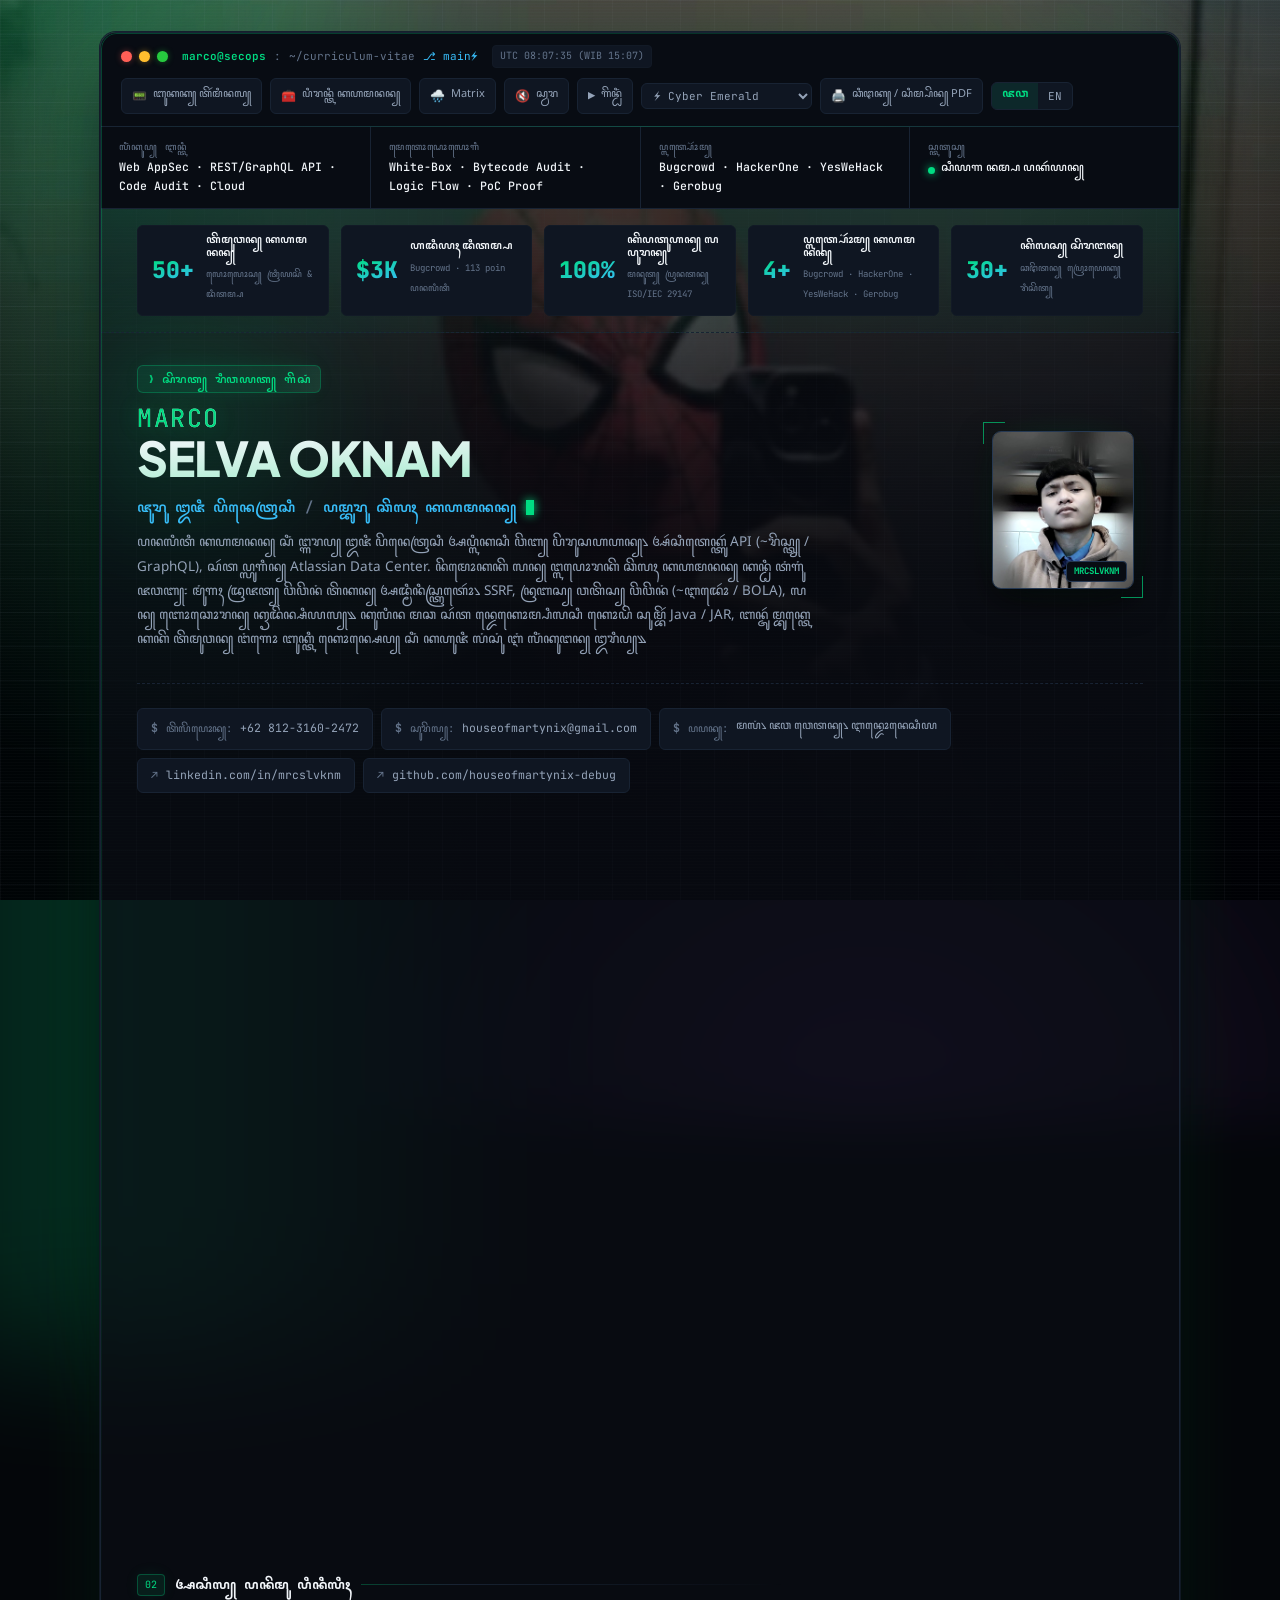
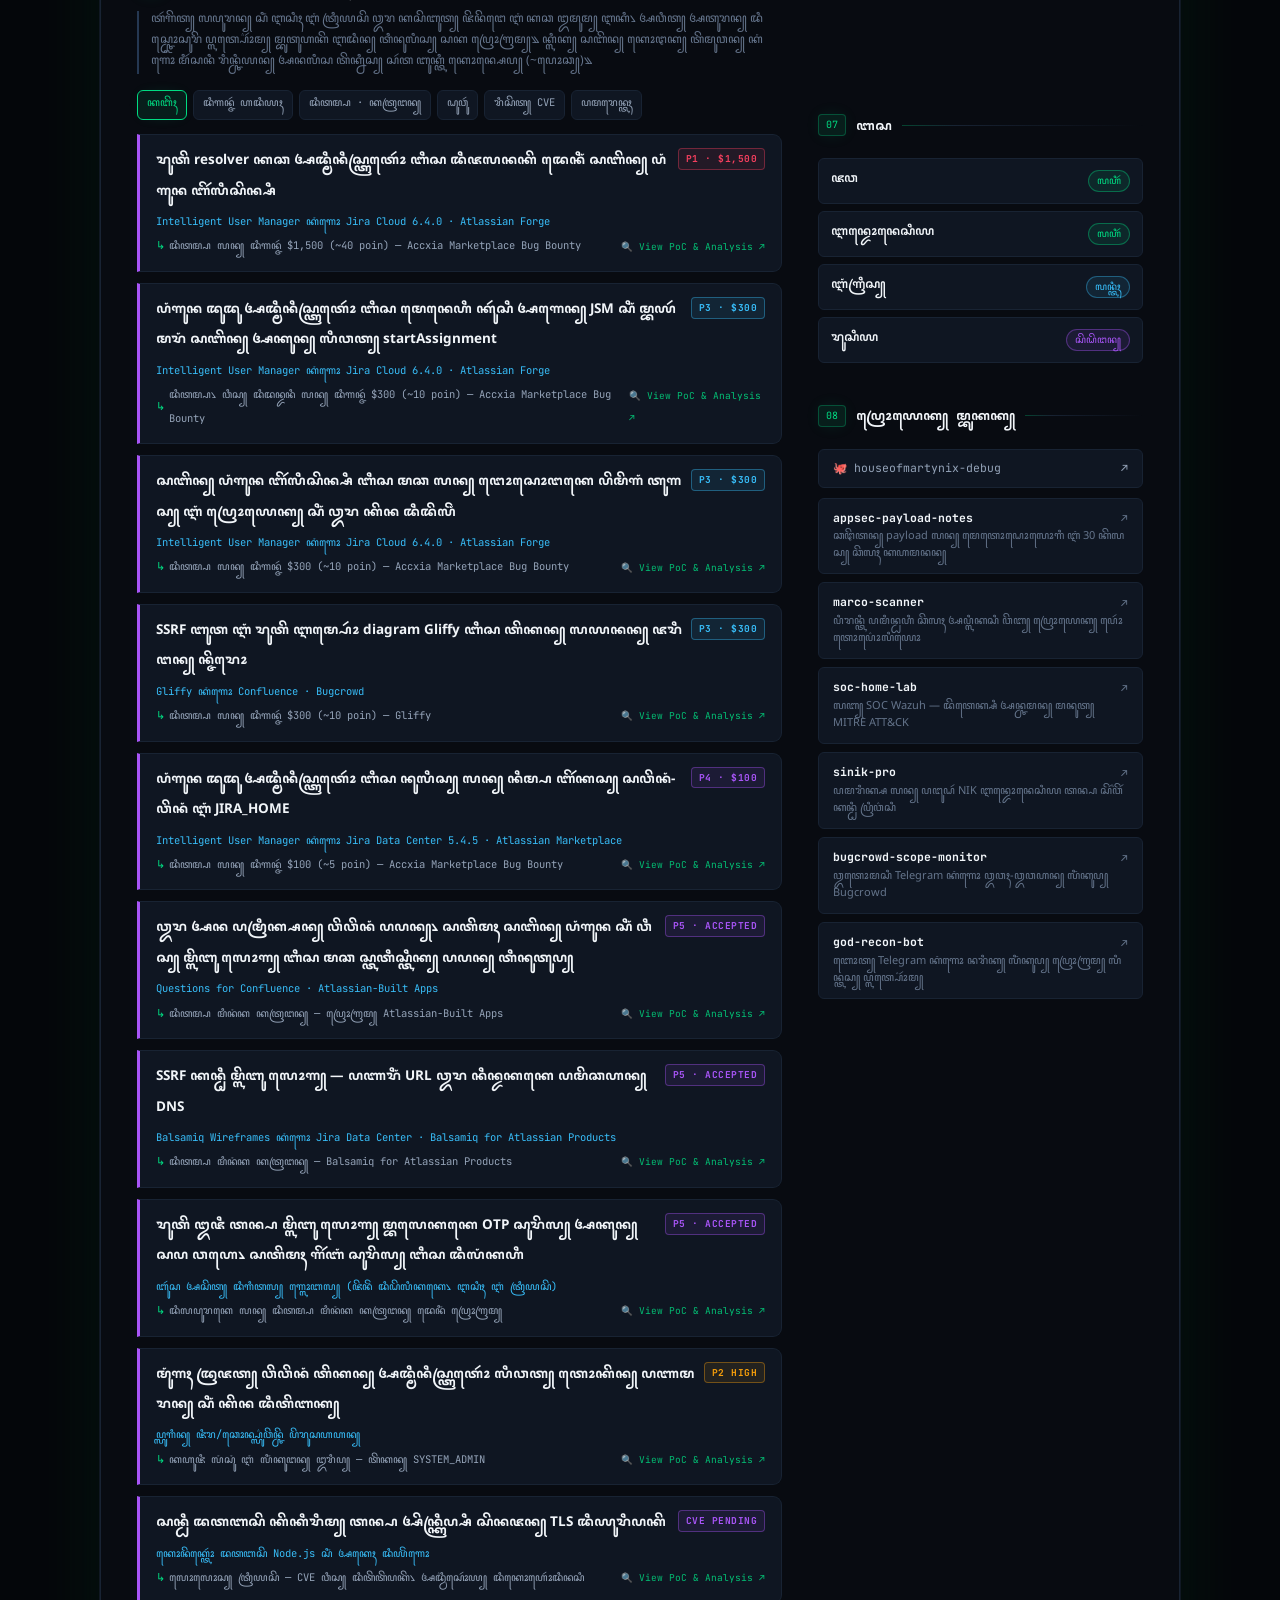
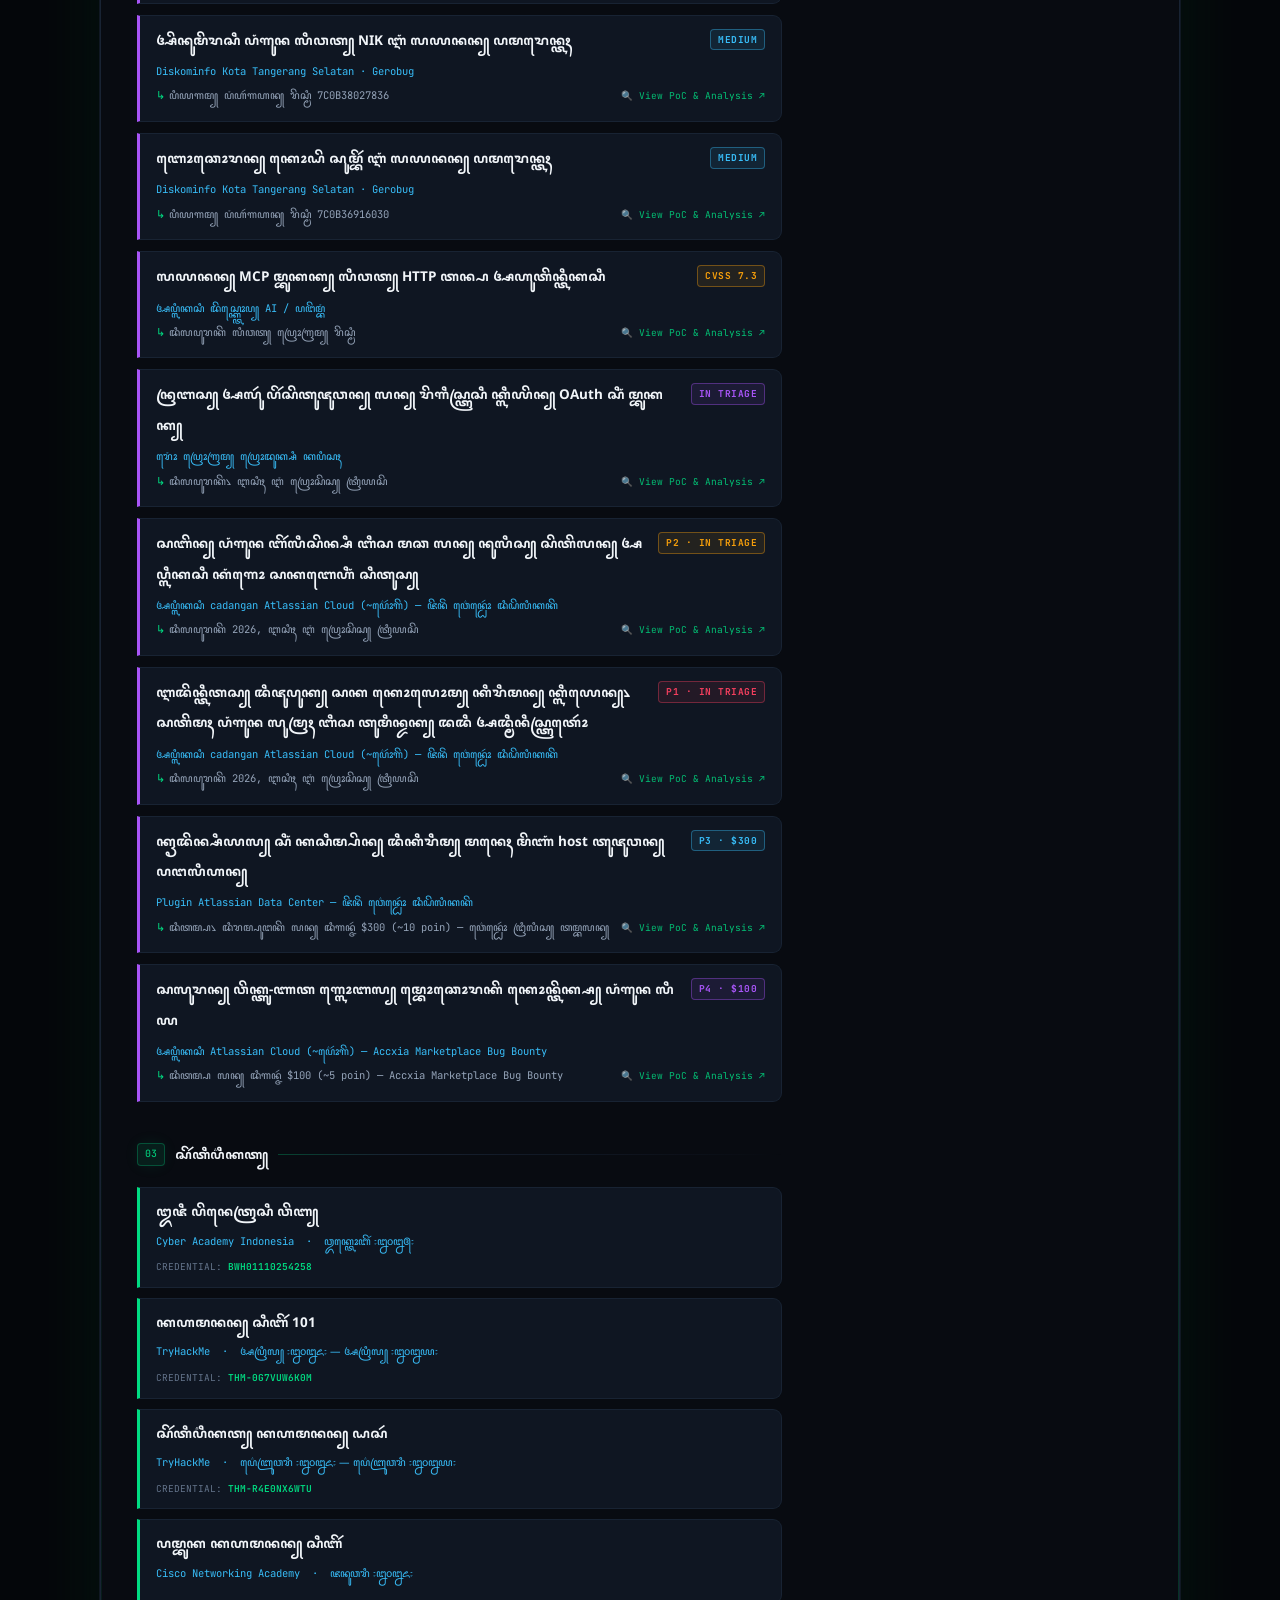
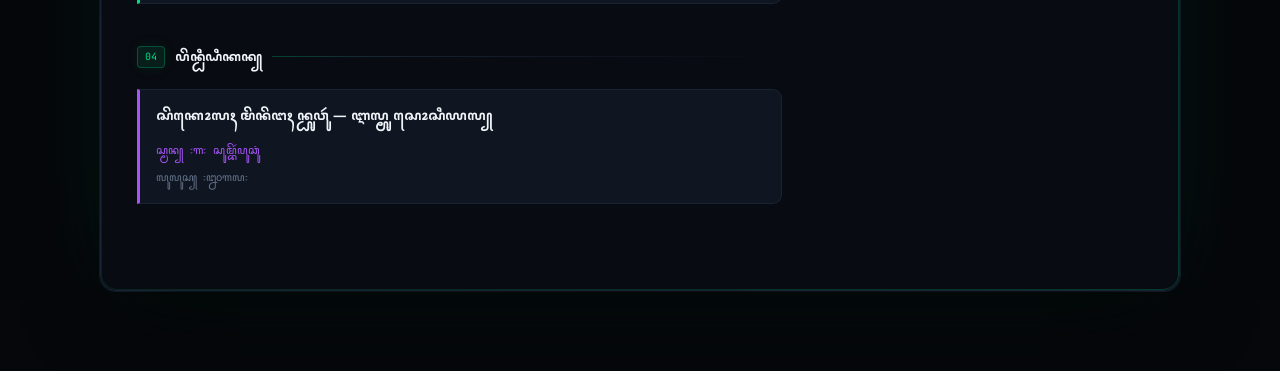
==== commit f8ce7b8f: "CV: update bounty totals to $3,000 / 113 points and add four findings Headline stats moved from $2.5" ====
--- a/index.html
+++ b/index.html
@@ -2003,10 +2003,10 @@
         </div>
       </div>
       <div class="stat-card">
-        <div class="stat-num">$2.5K</div>
+        <div class="stat-num">$3K</div>
         <div class="stat-info">
           <div class="stat-title jv">ꦲꦢꦶꦪꦃ ꦢꦶꦠꦩ꧀ꦥ</div>
-          <div class="stat-sub jv">Bugcrowd · 75 poin ꦥꦤꦭꦶꦠꦶ</div>
+          <div class="stat-sub jv">Bugcrowd · 113 poin ꦥꦤꦭꦶꦠꦶ</div>
         </div>
       </div>
       <div class="stat-card">
@@ -2340,6 +2340,50 @@
           <div class="f-target">ꦫꦺꦴꦁ ꦥꦿꦺꦴꦒꦿꦩ꧀ ꦥꦿꦺꦴꦢꦸꦏ꧀ꦱꦶ ꦏꦥꦶꦱꦃ</div>
           <div class="f-proof jv">
             <span class="f-proof-left">ꦢꦶꦭꦥꦸꦫꦏꦼ꧈ ꦆꦱꦶꦃ ꦆꦁ ꦥꦿꦺꦴꦱꦼꦱ꧀ ꦠꦿꦶꦪꦱꦼ</span>
+            <span class="f-poc-link">🔍 View PoC &amp; Analysis ↗</span>
+          </div>
+        </div>
+        <div class="finding-card" data-cat="high" onclick="openPoCModal('FND-15')">
+          <div class="f-head">
+            <div class="f-title jv">ꦱꦧꦼꦤ꧀ ꦥꦁꦒꦸꦤ ꦧꦼꦂꦭꦶꦱꦼꦤ꧀ꦱꦶ ꦧꦶꦱ ꦩꦕ ꦭꦤ꧀ ꦤꦸꦭꦶꦱ꧀ ꦱꦼꦠꦼꦭꦤ꧀ ꦄꦥ꧀ꦭꦶꦏꦱꦶ ꦏꦁꦒꦺꦴ ꦱꦏꦧꦺꦲꦶꦁ ꦱꦶꦠꦸꦱ꧀</div>
+            <span class="sev-chip sev-p2">P2 · In Triage</span>
+          </div>
+          <div class="f-target">ꦄꦥ꧀ꦭꦶꦏꦱꦶ cadangan Atlassian Cloud (~ꦥ꦳ꦺꦴꦂꦒꦼ) — ꦗꦼꦤꦼꦁ ꦮ꦳ꦺꦤ꧀ꦝꦺꦴꦂ ꦢꦶꦝꦼꦭꦶꦏꦏꦼ</div>
+          <div class="f-proof jv">
+            <span class="f-proof-left">ꦢꦶꦭꦥꦸꦫꦏꦼ 2026, ꦆꦱꦶꦃ ꦆꦁ ꦥꦿꦺꦴꦱꦼꦱ꧀ ꦠꦿꦶꦪꦱꦼ</span>
+            <span class="f-poc-link">🔍 View PoC &amp; Analysis ↗</span>
+          </div>
+        </div>
+        <div class="finding-card" data-cat="high" onclick="openPoCModal('FND-16')">
+          <div class="f-head">
+            <div class="f-title jv">ꦆꦢꦼꦤ꧀ꦠꦶꦠꦱ꧀ ꦢꦶꦗꦸꦥꦸꦏ꧀ ꦱꦏ ꦏꦺꦴꦭꦺꦴꦩ꧀ ꦏꦶꦫꦶꦩꦤ꧀ ꦏ꧀ꦭꦶꦪꦺꦤ꧀꧈ ꦱꦠꦼꦩꦃ ꦥꦁꦒꦸꦤ ꦭꦸꦩꦿꦃ ꦧꦶꦱ ꦠꦸꦩꦶꦤ꧀ꦢꦏ꧀ ꦢꦢꦶ ꦄꦢ꧀ꦩꦶꦤꦶꦱ꧀ꦠꦿꦠꦺꦴꦂ</div>
+            <span class="sev-chip sev-p1">P1 · In Triage</span>
+          </div>
+          <div class="f-target">ꦄꦥ꧀ꦭꦶꦏꦱꦶ cadangan Atlassian Cloud (~ꦥ꦳ꦺꦴꦂꦒꦼ) — ꦗꦼꦤꦼꦁ ꦮ꦳ꦺꦤ꧀ꦝꦺꦴꦂ ꦢꦶꦝꦼꦭꦶꦏꦏꦼ</div>
+          <div class="f-proof jv">
+            <span class="f-proof-left">ꦢꦶꦭꦥꦸꦫꦏꦼ 2026, ꦆꦱꦶꦃ ꦆꦁ ꦥꦿꦺꦴꦱꦼꦱ꧀ ꦠꦿꦶꦪꦱꦼ</span>
+            <span class="f-poc-link">🔍 View PoC &amp; Analysis ↗</span>
+          </div>
+        </div>
+        <div class="finding-card" data-cat="paid" onclick="openPoCModal('FND-17')">
+          <div class="f-head">
+            <div class="f-title jv">ꦏꦽꦢꦼꦤ꧀ꦱꦶꦪꦭ꧀ ꦱꦶꦁ ꦏꦱꦶꦩ꧀ꦥꦼꦤ꧀ ꦢꦶꦏꦶꦫꦶꦩ꧀ ꦩꦤꦺꦃ ꦩꦼꦚꦁ host ꦠꦸꦗꦸꦮꦤ꧀ ꦥꦔꦭꦶꦲꦤ꧀</div>
+            <span class="sev-chip sev-p3">P3 · $300</span>
+          </div>
+          <div class="f-target">Plugin Atlassian Data Center — ꦗꦼꦤꦼꦁ ꦮ꦳ꦺꦤ꧀ꦝꦺꦴꦂ ꦢꦶꦝꦼꦭꦶꦏꦏꦼ</div>
+          <div class="f-proof jv">
+            <span class="f-proof-left">ꦢꦶꦠꦩ꧀ꦥ꧈ ꦢꦶꦫꦩ꧀ꦥꦸꦔꦏꦼ ꦭꦤ꧀ ꦢꦶꦒꦤ꧀ꦗꦂ $300 (~10 poin) — ꦮ꦳ꦺꦤ꧀ꦝꦺꦴꦂ ꦔꦿꦶꦭꦶꦱ꧀ ꦠꦩ꧀ꦧꦭꦤ꧀</span>
+            <span class="f-poc-link">🔍 View PoC &amp; Analysis ↗</span>
+          </div>
+        </div>
+        <div class="finding-card" data-cat="paid" onclick="openPoCModal('FND-18')">
+          <div class="f-head">
+            <div class="f-title jv">ꦱꦭꦸꦫꦤ꧀ ꦮꦼꦏ꧀ꦠꦸ-ꦚꦠ ꦒ꧀ꦭꦺꦴꦧꦭ꧀ ꦩ꧀ꦧꦺꦴꦕꦺꦴꦫꦏꦼ ꦏꦺꦴꦤ꧀ꦠꦼꦏ꧀ꦱ꧀ ꦥꦁꦒꦸꦤ ꦭꦶꦪ</div>
+            <span class="sev-chip sev-p4">P4 · $100</span>
+          </div>
+          <div class="f-target">ꦄꦥ꧀ꦭꦶꦏꦱꦶ Atlassian Cloud (~ꦥ꦳ꦺꦴꦂꦒꦼ) — Accxia Marketplace Bug Bounty</div>
+          <div class="f-proof jv">
+            <span class="f-proof-left">ꦢꦶꦠꦩ꧀ꦥ ꦭꦤ꧀ ꦢꦶꦒꦤ꧀ꦗꦂ $100 (~5 poin) — Accxia Marketplace Bug Bounty</span>
             <span class="f-poc-link">🔍 View PoC &amp; Analysis ↗</span>
           </div>
         </div>
@@ -2595,7 +2639,7 @@
 
 <script>
 // Data Store for Modal & CLI
-var FINDINGS_DB = [{"id": "FND-01", "title": "ꦫꦸꦠꦼ resolver ꦏꦕ ꦄꦢ꧀ꦩꦶꦤꦶꦱ꧀ꦠꦿꦠꦺꦴꦂ ꦧꦶꦱ ꦢꦶꦗꦭꦤꦏꦼ ꦢꦺꦤꦶꦁ ꦱꦧꦼꦤ꧀ ꦥꦁꦒꦸꦤ ꦧꦼꦂꦭꦶꦱꦼꦤ꧀ꦱꦶ", "target": "Intelligent User Manager ꦏꦁꦒꦺꦴ Jira Cloud 6.4.0 · Atlassian Forge", "sev": "P1 · $1,500", "sev_cat": "paid", "proof": "ꦢꦶꦠꦩ꧀ꦥ ꦭꦤ꧀ ꦢꦶꦒꦤ꧀ꦗꦂ $1,500 (~40 poin) — Accxia Marketplace Bug Bounty", "cvss": "Bugcrowd VRT 1.19.1 · broken_access_control > privilege_escalation · triaged P1 Critical", "cwe": "CWE-862 / CWE-285: Missing Authorization on Forge resolver routes", "root_cause": "ꦩꦺꦴꦢꦸꦭ꧀ ꦏꦝꦥ꧀ꦠꦂ ꦩꦶꦤꦁꦏ ꦏꦕ ꦄꦢ꧀ꦩꦶꦤꦶꦱ꧀ꦠꦿꦠꦺꦴꦂ꧈ ꦤꦔꦶꦁ Forge ꦩꦸꦁ ꦤ꧀ꦗꦒ ꦢꦭꦤ꧀ ꦏꦕꦤꦺ꧈ ꦎꦫ ꦤ꧀ꦗꦒ resolver-é. ꦮꦼꦮꦼꦤꦁ resolver ꦢꦶꦱꦼꦫꦲꦏꦼ ꦩꦫꦁ ꦄꦥ꧀ꦭꦶꦏꦱꦶ꧈ ꦩꦁꦏ ꦄꦥ꧀ꦭꦶꦏꦱꦶ ꦎꦫ ꦩꦿꦶꦏ꧀ꦱ ꦄꦥ-ꦄꦥ꧈ ꦱꦠꦼꦩꦃ ꦱꦧꦼꦤ꧀ ꦄꦏꦸꦤ꧀ ꦧꦼꦂꦭꦶꦱꦼꦤ꧀ꦱꦶ ꦧꦶꦱ ꦤꦼꦏꦤꦶ ꦫꦸꦠꦼ ꦄꦢ꧀ꦩꦶꦤꦶꦱ꧀ꦠꦿꦠꦺꦴꦂ ꦏꦤ꧀ꦛꦶ ꦭꦁꦱꦸꦁ꧉", "poc": "1꧉ ꦩ꧀ꦭꦼꦧꦸ ꦭꦺꦴꦒ꧀ ꦆꦁ ꦱꦶꦠꦸꦱ꧀ Jira Cloud ꦱꦶꦁ ꦩꦱꦁ ꦄꦥ꧀ꦭꦶꦏꦱꦶ ꦆꦏꦶ ꦩꦶꦤꦁꦏ ꦥꦁꦒꦸꦤ ꦧꦼꦂꦭꦶꦱꦼꦤ꧀ꦱꦶ ꦭꦸꦩꦿꦃ.\n2꧉ ꦧꦸꦏꦏ꧀ ꦏꦕ ꦄꦥ꧀ꦭꦶꦏꦱꦶ꧈ ꦧꦤ꧀ꦗꦸꦂ ꦮꦕ ꦏꦺꦴꦤ꧀ꦠꦼꦏ꧀ꦱ꧀ ꦄꦥ꧀ꦭꦶꦏꦱꦶ ꦱꦏ ꦏꦺꦴꦤ꧀ꦱꦺꦴꦭ꧀ ꦥꦤ꧀ꦗꦼꦭꦗꦃ.\n3꧉ ꦈꦤ꧀ꦢꦁ ꦫꦸꦠꦼ resolver ꦄꦢ꧀ꦩꦶꦤꦶꦱ꧀ꦠꦿꦠꦺꦴꦂ ꦔꦁꦒꦺꦴ ꦠꦺꦴꦏꦼꦤ꧀ ꦏꦺꦴꦤ꧀ꦠꦼꦏ꧀ꦱ꧀ Forge ꦢꦸꦮꦺꦏꦺ ꦄꦏꦸꦤ꧀ ꦤꦺꦴꦤ꧀-ꦄꦢ꧀ꦩꦶꦤꦶꦱ꧀ꦠꦿꦠꦺꦴꦂ ꦩꦲꦸ.\n4꧉ ꦮꦼꦮꦼꦤꦁ ADMINISTER ꦥꦤ꧀ꦕꦺꦤ꧀ false, ꦤꦔꦶꦁ ꦫꦸꦠꦼ ꦄꦢ꧀ꦩꦶꦤꦶꦱ꧀ꦠꦿꦠꦺꦴꦂ ꦆꦱꦶꦃ ꦩ꧀ꦧꦭꦺꦏꦏꦺ success:true.", "impact": "ꦄꦢ꧀ꦩꦶꦤꦶꦱ꧀ꦠꦿꦠꦺꦴꦂ Jira ꦏꦺꦭꦔꦤ꧀ ꦏꦼꦤ꧀ꦝꦭꦶ ꦠꦸꦁꦒꦭ꧀ ꦩꦫꦁ ꦥꦼꦂꦩꦸꦏꦲꦤ꧀ ꦄꦥ꧀ꦭꦶꦏꦱꦶ ꦱꦶꦁ ꦔꦸꦫꦸꦱ꧀ ꦥꦁꦒꦸꦤ ꦭꦤ꧀ ꦮꦼꦮꦼꦤꦁ꧉ ꦱꦧꦼꦤ꧀ ꦥꦁꦒꦸꦤ ꦧꦼꦂꦭꦶꦱꦼꦤ꧀ꦱꦶ ꦧꦶꦱ ꦩꦕ ꦏꦺꦴꦤ꧀ꦥ꦳ꦶꦒꦸꦫꦱꦶ ꦄꦥ꧀ꦭꦶꦏꦱꦶ꧈ ꦕꦛꦼꦠꦤ꧀ ꦭꦶꦱꦺꦤ꧀ꦱꦶ꧈ ꦱꦼꦠꦼꦭꦤ꧀ API ꦎꦂꦒꦤꦶꦱꦱꦶ꧈ ꦱꦂꦠ ꦤ꧀ꦝꦥ꧀ꦠꦂ ꦥꦁꦒꦸꦤ ꦱꦶꦁ ꦢꦶꦪꦸꦫꦸꦱ꧀ ꦄꦥ꧀ꦭꦶꦏꦱꦶ꧉", "fix": "ꦥꦿꦶꦏ꧀ꦱ ꦮꦼꦮꦼꦤꦁ ꦱꦶꦁ ꦔꦸꦤ꧀ꦢꦁ ꦆꦁ ꦤ꧀ꦗꦼꦫꦺꦴ ꦱꦧꦼꦤ꧀ resolver, ꦄꦗ ꦩꦸꦁ ꦆꦁ ꦢꦭꦤ꧀ ꦏꦕ꧉ Forge ꦮꦶꦱ꧀ ꦩꦺꦤꦺꦲꦶ accountId ꦱꦶꦁ ꦔꦸꦤ꧀ꦢꦁ꧈ ꦢꦢꦶ ꦮꦼꦮꦼꦤꦁ ADMINISTER ꦏꦸꦢꦸ ꦢꦶꦥꦿꦶꦏ꧀ꦱ ꦆꦁ ꦱꦶꦱꦶꦃ ꦱꦼꦂꦮ꦳ꦼꦂ ꦭꦤ꧀ ꦥꦤ꧀ꦗꦭꦸꦏ꧀ ꦢꦶꦠꦺꦴꦭꦏ꧀ ꦪꦺꦤ꧀ ꦎꦫ ꦕꦺꦴꦕꦺꦴꦒ꧀꧉"}, {"id": "FND-02", "title": "ꦥꦁꦒꦸꦤ ꦢꦸꦢꦸ ꦄꦢ꧀ꦩꦶꦤꦶꦱ꧀ꦠꦿꦠꦺꦴꦂ ꦧꦶꦱ ꦩꦺꦤꦺꦲꦶ ꦏꦸꦂꦱꦶ ꦄꦒꦺꦤ꧀ JSM ꦱꦶꦁ ꦩ꧀ꦧꦪꦂ ꦩꦫꦁ ꦱꦧꦼꦤ꧀ ꦄꦏꦸꦤ꧀ ꦭꦶꦮꦠ꧀ startAssignment", "target": "Intelligent User Manager ꦏꦁꦒꦺꦴ Jira Cloud 6.4.0 · Atlassian Forge", "sev": "P3 · $300", "sev_cat": "paid", "proof": "ꦢꦶꦠꦩ꧀ꦥ꧈ ꦮꦶꦱ꧀ ꦢꦶꦢꦤ꧀ꦢꦤꦶ ꦭꦤ꧀ ꦢꦶꦒꦤ꧀ꦗꦂ $300 (~10 poin) — Accxia Marketplace Bug Bounty", "cvss": "Bugcrowd VRT 1.19.1 · broken_access_control > privilege_escalation · triaged P3 · resolved", "cwe": "CWE-862 / CWE-269: Missing Authorization & Improper Privilege Management", "root_cause": "ꦫꦸꦠꦼ resolver startAssignment ꦔꦺꦴꦮꦲꦶ ꦏꦸꦂꦱꦶ ꦄꦒꦺꦤ꧀ Jira Service Management ꦱꦶꦁ ꦩ꧀ꦧꦪꦂ꧈ ꦤꦔꦶꦁ ꦎꦫ ꦠꦲꦸ ꦩꦿꦶꦏ꧀ꦱ ꦮꦼꦮꦼꦤꦁ ꦱꦶꦁ ꦔꦸꦤ꧀ꦢꦁ꧉ Forge ꦩꦸꦁ ꦤ꧀ꦗꦒ ꦢꦭꦤ꧀ ꦏꦕ ꦄꦢ꧀ꦩꦶꦤꦶꦱ꧀ꦠꦿꦠꦺꦴꦂ꧈ ꦎꦫ ꦤ꧀ꦗꦒ resolver ꦆꦁ ꦧꦸꦫꦶꦤꦺ꧈ ꦱꦠꦼꦩꦃ ꦱꦧꦼꦤ꧀ ꦄꦏꦸꦤ꧀ ꦧꦼꦂꦭꦶꦱꦼꦤ꧀ꦱꦶ ꦧꦶꦱ ꦩꦺꦤꦺꦲꦶ ꦏꦸꦂꦱꦶ ꦩ꧀ꦧꦪꦂ ꦱꦶꦁ ꦩꦼꦱ꧀ꦛꦶꦤꦺ ꦩꦸꦁ ꦢꦢꦶ ꦮꦼꦮꦼꦤꦔꦺ ꦄꦢ꧀ꦩꦶꦤꦶꦱ꧀ꦠꦿꦠꦺꦴꦂ ꦱꦶꦠꦸꦱ꧀꧉", "poc": "1꧉ ꦩ꧀ꦭꦼꦧꦸ ꦭꦺꦴꦒ꧀ ꦆꦁ ꦱꦶꦠꦸꦱ꧀ Jira Cloud ꦱꦶꦁ ꦩꦱꦁ ꦄꦥ꧀ꦭꦶꦏꦱꦶ ꦆꦏꦶ ꦩꦶꦤꦁꦏ ꦥꦁꦒꦸꦤ ꦧꦼꦂꦭꦶꦱꦼꦤ꧀ꦱꦶ ꦭꦸꦩꦿꦃ.\n2꧉ ꦧꦸꦏ꧀ꦠꦶ ꦩꦤꦮ ꦥꦭꦏꦸ ꦢꦸꦢꦸ ꦄꦢ꧀ꦩꦶꦤꦶꦱ꧀ꦠꦿꦠꦺꦴꦂ꧇ ꦮꦼꦮꦼꦤꦁ ADMINISTER ꦥꦤ꧀ꦕꦺꦤ꧀ false.\n3. ꦈꦤ꧀ꦢꦁ ꦫꦸꦠꦼ startAssignment ꦔꦁꦒꦺꦴ ꦠꦺꦴꦏꦼꦤ꧀ ꦏꦺꦴꦤ꧀ꦠꦼꦏ꧀ꦱ꧀ Forge ꦢꦸꦮꦺꦏꦺ ꦄꦏꦸꦤ꧀ ꦤꦺꦴꦤ꧀-ꦄꦢ꧀ꦩꦶꦤꦶꦱ꧀ꦠꦿꦠꦺꦴꦂ ꦩꦲꦸ꧈ ꦏꦤ꧀ꦛꦶ ꦱꦱꦫꦤ꧀ ꦄꦏꦸꦤ꧀ ꦭꦶꦪ.\n4꧉ ꦥꦤ꧀ꦗꦭꦸꦏ꧀ ꦏꦱꦶꦭ꧀꧈ ꦭꦤ꧀ ꦄꦏꦸꦤ꧀ ꦱꦱꦫꦤ꧀ ꦤꦩ꧀ꦥ ꦏꦸꦂꦱꦶ ꦄꦒꦺꦤ꧀ JSM ꦱꦶꦁ ꦩ꧀ꦧꦪꦂ꧉", "impact": "ꦱꦧꦼꦤ꧀ ꦥꦁꦒꦸꦤ ꦧꦼꦂꦭꦶꦱꦼꦤ꧀ꦱꦶ ꦧꦶꦱ ꦔꦼꦤ꧀ꦠꦺꦏꦏꦼ ꦭꦶꦱꦺꦤ꧀ꦱꦶ ꦄꦒꦺꦤ꧀ JSM ꦱꦶꦁ ꦩ꧀ꦧꦪꦂ ꦱꦱꦼꦤꦼꦔꦺ — ꦩꦺꦤꦺꦲꦶ ꦏꦸꦂꦱꦶ ꦱꦶꦁ ꦎꦫ ꦠꦲꦸ ꦢꦶꦱꦫꦸꦗꦸꦏꦶ ꦄꦢ꧀ꦩꦶꦤꦶꦱ꧀ꦠꦿꦠꦺꦴꦂ ꦱꦶꦠꦸꦱ꧀꧈ ꦤꦩ꧀ꦧꦲꦶ ꦠꦒꦶꦲꦤ꧀ ꦭꦁꦒꦤꦤ꧀꧈ ꦱꦂꦠ ꦩꦺꦤꦺꦲꦶ ꦏꦧꦶꦱꦤ꧀ ꦄꦒꦺꦤ꧀ ꦭꦪꦤꦤ꧀ ꦩꦫꦁ ꦄꦏꦸꦤ꧀ ꦱꦶꦁ ꦩꦼꦱ꧀ꦛꦶꦤꦺ ꦎꦫ ꦎꦭꦼꦃ꧉", "fix": "ꦥꦿꦶꦏ꧀ꦱ ꦮꦼꦮꦼꦤꦁ ꦄꦢ꧀ꦩꦶꦤꦶꦱ꧀ꦠꦿꦠꦺꦴꦂ ꦱꦶꦁ ꦔꦸꦤ꧀ꦢꦁ ꦆꦁ ꦤ꧀ꦗꦼꦫꦺꦴ startAssignment ꦝꦺꦮꦺ ꦱꦢꦸꦫꦸꦔꦺ ꦔꦺꦴꦮꦲꦶ ꦏꦸꦂꦱꦶ꧈ ꦧꦤ꧀ꦗꦸꦂ ꦠꦺꦴꦭꦏ꧀ ꦥꦤ꧀ꦗꦭꦸꦏ꧀ ꦪꦺꦤ꧀ ꦎꦫ ꦕꦺꦴꦕꦺꦴꦒ꧀꧉ ꦤ꧀ꦗꦒ ꦢꦭꦤ꧀ ꦏꦕ ꦛꦺꦴꦏ꧀ ꦎꦫ ꦕꦸꦏꦸꦥ꧀ ꦏꦁꦒꦺꦴ ꦔꦽꦏ꧀ꦱ resolver."}, {"id": "FND-03", "title": "ꦱꦧꦼꦤ꧀ ꦥꦁꦒꦸꦤ ꦧꦼꦂꦭꦶꦱꦼꦤ꧀ꦱꦶ ꦧꦶꦱ ꦩꦕ ꦭꦤ꧀ ꦔꦺꦴꦱꦺꦴꦔꦏꦺ ꦥꦼꦩꦼꦒꦁ ꦠꦸꦒꦱ꧀ ꦆꦁ ꦥꦿꦺꦴꦪꦺꦏ꧀ ꦱꦶꦁ ꦎꦫ ꦏꦼꦤ ꦢꦶꦢꦼꦭꦼꦁ", "target": "Intelligent User Manager ꦏꦁꦒꦺꦴ Jira Cloud 6.4.0 · Atlassian Forge", "sev": "P3 · $300", "sev_cat": "paid", "proof": "ꦢꦶꦠꦩ꧀ꦥ ꦭꦤ꧀ ꦢꦶꦒꦤ꧀ꦗꦂ $300 (~10 poin) — Accxia Marketplace Bug Bounty", "cvss": "Bugcrowd VRT 1.19.1 · broken_access_control > idor · triaged P3", "cwe": "CWE-639 / CWE-862: Authorization Bypass Through User-Controlled Key & Missing Authorization", "root_cause": "ꦫꦸꦠꦼ resolver ium-assignee-field ꦤꦩ꧀ꦥ ꦏꦸꦤ꧀ꦕꦶ ꦥꦿꦏꦫ ꦭꦁꦱꦸꦁ ꦱꦏ ꦱꦶꦁ ꦔꦸꦤ꧀ꦢꦁ꧈ ꦧꦤ꧀ꦗꦸꦂ ꦠꦏꦺꦴꦤ꧀ ꦩꦫꦁ API Jira ꦔꦁꦒꦺꦴ ꦮꦼꦮꦼꦤꦁ ꦄꦥ꧀ꦭꦶꦏꦱꦶ ꦝꦺꦮꦺ꧈ ꦢꦸꦢꦸ ꦮꦼꦮꦼꦤꦔꦺ ꦱꦶꦁ ꦔꦸꦤ꧀ꦢꦁ꧉ ꦎꦫ ꦄꦤ ꦥꦩꦿꦶꦏ꧀ꦱꦤ꧀ ꦩꦤꦺꦃ ꦄꦥ ꦱꦶꦁ ꦔꦸꦤ꧀ꦢꦁ ꦎꦭꦼꦃ ꦩꦶꦂꦱꦤꦶ ꦥꦿꦺꦴꦪꦺꦏ꧀ ꦏꦱꦼꦧꦸꦠ꧀꧈ ꦱꦠꦼꦩꦃ ꦮꦠꦼꦱ꧀ ꦮꦼꦮꦼꦤꦁ ꦥꦿꦺꦴꦪꦺꦏ꧀ ꦆꦭꦁ ꦤꦭꦶꦏ ꦥꦤ꧀ꦗꦭꦸꦏ꧀ ꦩ꧀ꦭꦼꦧꦸ resolver.", "poc": "1꧉ ꦩꦶꦤꦁꦏ ꦥꦁꦒꦸꦤ ꦧꦼꦂꦭꦶꦱꦼꦤ꧀ꦱꦶ꧈ ꦧꦸꦏ꧀ꦠꦶ ꦩꦤꦮ ꦥꦿꦺꦴꦪꦺꦏ꧀ ꦱꦱꦫꦤ꧀ ꦎꦫ ꦏꦠꦺꦴꦤ꧀꧇ ꦢꦶꦒꦺꦴꦭꦺꦏꦶ ꦎꦫ ꦏꦼꦠꦼꦩꦸ ꦭꦤ꧀ ꦥꦿꦏꦫꦤꦺ ꦎꦫ ꦄꦤ ꦆꦁ ꦥꦔꦸꦥꦢꦶ.\n2꧉ ꦮꦕ ꦏꦺꦴꦤ꧀ꦠꦼꦏ꧀ꦱ꧀ ꦄꦥ꧀ꦭꦶꦏꦱꦶ ꦱꦏ ꦏꦺꦴꦤ꧀ꦱꦺꦴꦭ꧀ ꦥꦤ꧀ꦗꦼꦭꦗꦃ ꦆꦁ ꦏꦕ ꦔꦼꦤ꧀ꦢꦶ ꦮꦲꦺ ꦄꦥ꧀ꦭꦶꦏꦱꦶ ꦆꦏꦶ ꦏꦠꦺꦴꦤ꧀.\n3꧉ ꦈꦤ꧀ꦢꦁ ꦫꦸꦠꦼ resolver ꦥꦼꦩꦼꦒꦁ ꦠꦸꦒꦱ꧀ ꦔꦁꦒꦺꦴ ꦏꦸꦤ꧀ꦕꦶ ꦥꦿꦏꦫ ꦱꦏ ꦥꦿꦺꦴꦪꦺꦏ꧀ ꦱꦶꦁ ꦎꦫ ꦏꦠꦺꦴꦤ꧀ ꦩꦲꦸ.\n4꧉ Resolver ꦩ꧀ꦧꦭꦺꦏꦏꦺ ꦗꦼꦤꦼꦁ ꦥꦼꦩꦼꦒꦁ ꦠꦸꦒꦱ꧀꧈ ꦭꦤ꧀ ꦫꦸꦠꦼ ꦥꦩ꧀ꦧꦸꦱꦏ꧀ ꦧꦶꦱ ꦔꦺꦴꦱꦺꦴꦔꦏꦺ — ꦏꦧꦺꦃ ꦆꦁ ꦥꦿꦏꦫ ꦱꦶꦁ ꦱꦼꦗꦠꦶꦤꦺ ꦎꦫ ꦎꦭꦼꦃ ꦢꦶꦢꦼꦭꦼꦁ꧉", "impact": "ꦮꦼꦮꦢꦶ ꦆꦁ ꦠꦠꦫꦤ꧀ ꦥꦿꦺꦴꦪꦺꦏ꧀ ꦧꦸꦧꦿꦃ꧇ ꦱꦧꦼꦤ꧀ ꦥꦁꦒꦸꦤ ꦧꦼꦂꦭꦶꦱꦼꦤ꧀ꦱꦶ ꦧꦶꦱ ꦔꦼꦂꦠꦼꦤꦶ ꦱꦥ ꦱꦶꦁ ꦔ꧀ꦒꦫꦥ꧀ ꦥꦿꦏꦫ ꦆꦁ ꦥꦿꦺꦴꦪꦺꦏ꧀ ꦠꦶꦤꦸꦠꦸꦥ꧀꧈ ꦱꦂꦠ ꦧꦶꦱ ꦔꦺꦴꦱꦺꦴꦔꦏꦺ ꦥꦼꦩꦼꦒꦁ ꦠꦸꦒꦱꦺ꧈ ꦱꦠꦼꦩꦃ ꦔꦿꦸꦱꦏ꧀ ꦭꦏꦸꦤꦶꦁ ꦥꦒꦮꦺꦪꦤ꧀ ꦆꦁ ꦥꦿꦺꦴꦪꦺꦏ꧀ ꦱꦶꦁ ꦱꦼꦗꦠꦶꦤꦺ ꦎꦫ ꦎꦭꦼꦃ ꦢꦶꦪꦏ꧀ꦱꦼꦱ꧀꧉", "fix": "ꦥꦿꦶꦏ꧀ꦱ ꦮꦼꦮꦼꦤꦁ ꦩꦶꦂꦱꦤꦶ ꦥꦿꦺꦴꦪꦺꦏ꧀ ꦱꦶꦁ ꦔꦸꦤ꧀ꦢꦁ ꦩꦫꦁ ꦥꦿꦏꦫ ꦱꦱꦫꦤ꧀ ꦱꦢꦸꦫꦸꦔꦺ ꦢꦶꦮꦕ ꦈꦠꦮ ꦢꦶꦪꦺꦴꦮꦲꦶ꧈ ꦱꦂꦠ ꦈꦤ꧀ꦢꦁ API Jira ꦔꦁꦒꦺꦴ ꦮꦼꦮꦼꦤꦔꦺ ꦥꦁꦒꦸꦤ꧈ ꦢꦸꦢꦸ ꦮꦼꦮꦼꦤꦔꦺ ꦄꦥ꧀ꦭꦶꦏꦱꦶ꧉"}, {"id": "FND-04", "title": "SSRF ꦧꦸꦠ ꦆꦁ ꦫꦸꦠꦼ ꦆꦩ꧀ꦥꦺꦴꦂ diagram Gliffy ꦧꦶꦱ ꦠꦼꦏꦤ꧀ ꦭꦪꦤꦤ꧀ ꦗꦫꦶꦔꦤ꧀ ꦤ꧀ꦗꦼꦫꦺꦴ", "target": "Gliffy ꦏꦁꦒꦺꦴ Confluence · Bugcrowd", "sev": "P3 · $300", "sev_cat": "paid", "proof": "ꦢꦶꦠꦩ꧀ꦥ ꦭꦤ꧀ ꦢꦶꦒꦤ꧀ꦗꦂ $300 (~10 poin) — Gliffy", "cvss": "CVSS:3.1/AV:N/AC:L/PR:L/UI:N/S:C/C:L/I:N/A:N (5.8 Medium) · Bugcrowd VRT server_side_injection > ssrf · triaged P3", "cwe": "CWE-918: Server-Side Request Forgery (SSRF), blind variant", "root_cause": "ꦫꦸꦠꦼ ꦆꦩ꧀ꦥꦺꦴꦂ diagram ꦤ꧀ꦗꦸꦥꦸꦏ꧀ URL ꦱꦶꦁ ꦢꦶꦮꦺꦤꦺꦲꦏꦺ ꦢꦺꦤꦶꦁ ꦱꦶꦁ ꦔꦸꦤ꧀ꦢꦁ ꦱꦏ ꦱꦶꦱꦶꦃ ꦱꦼꦂꦮ꦳ꦼꦂ꧉ URL ꦏꦱꦼꦧꦸꦠ꧀ ꦢꦶꦪꦁꦒꦼꦥ꧀ ꦱꦸꦩ꧀ꦧꦼꦂ ꦆꦩ꧀ꦥꦺꦴꦂ ꦱꦶꦁ ꦏꦼꦤ ꦢꦶꦥꦼꦂꦕꦪ꧈ ꦢꦸꦢꦸ ꦆꦱꦶꦪꦤ꧀ ꦱꦶꦁ ꦏꦸꦢꦸ ꦢꦶꦮꦱ꧀ꦥꦢꦲꦶ꧈ ꦱꦠꦼꦩꦃ ꦎꦫ ꦄꦤ ꦝꦥ꧀ꦠꦂ ꦆꦗꦶꦤ꧀ ꦈꦠꦮ ꦥꦚꦫꦶꦁ ꦄꦭꦩꦠ꧀ ꦭꦺꦴꦏꦭ꧀ ꦱꦢꦸꦫꦸꦔꦺ ꦱꦼꦂꦮ꦳ꦼꦂ ꦔꦶꦫꦶꦩ꧀ ꦥꦤ꧀ꦗꦭꦸꦏ꧀ ꦱꦏ ꦤ꧀ꦗꦼꦫꦺꦴ ꦗꦫꦶꦔꦤ꧀ Confluence.", "poc": "1꧉ ꦩ꧀ꦭꦼꦧꦸ ꦭꦺꦴꦒ꧀ ꦆꦁ Confluence ꦩꦶꦤꦁꦏ ꦥꦁꦒꦸꦤ ꦭꦸꦩꦿꦃ ꦠꦤ꧀ꦥ ꦮꦼꦮꦼꦤꦁ ꦄꦢ꧀ꦩꦶꦤꦶꦱ꧀ꦠꦿꦠꦺꦴꦂ.\n2꧉ ꦠꦸꦗꦺꦴꦏꦏꦺ ꦆꦩ꧀ꦥꦺꦴꦂ diagram ꦩꦼꦚꦁ ꦥꦚꦶꦩꦏ꧀ ꦢꦸꦮꦺꦏꦺ ꦥꦔꦸꦗꦶ꧈ ꦧꦤ꧀ꦗꦸꦂ ꦧꦸꦏ꧀ꦠꦶ ꦩꦤꦮ ꦥꦤ꧀ꦗꦭꦸꦏ꧀ ꦠꦼꦏ ꦱꦏ ꦄꦭꦩꦠ꧀ ꦱꦼꦂꦮ꦳ꦼꦂ Confluence, ꦢꦸꦢꦸ ꦱꦏ ꦏ꧀ꦭꦶꦪꦺꦤ꧀.\n3꧉ ꦧꦭꦺꦤꦶ ꦩꦫꦁ ꦆꦤꦁ ꦱꦶꦁ ꦩꦸꦁ ꦧꦶꦱ ꦢꦶꦒꦪꦸꦃ ꦱꦏ ꦤ꧀ꦗꦼꦫꦺꦴ꧈ ꦧꦤ꧀ꦗꦸꦂ ꦩꦶꦂꦱꦤꦶ ꦧꦺꦢꦤꦺ ꦮꦼꦏ꧀ꦠꦸ ꦮꦁꦱꦸꦭꦤ꧀ ꦄꦤ꧀ꦠꦫꦤꦺ ꦥꦺꦴꦂꦠ꧀ ꦱꦶꦁ ꦩ꧀ꦧꦸꦏꦏ꧀ ꦭꦤ꧀ ꦱꦶꦁ ꦠꦶꦤꦸꦠꦸꦥ꧀.\n4꧉ ꦆꦱꦶ ꦮꦁꦱꦸꦭꦤ꧀ ꦎꦫ ꦠꦲꦸ ꦢꦶꦧꦭꦺꦏꦏꦺ ꦩꦫꦁ ꦱꦶꦁ ꦔꦸꦤ꧀ꦢꦁ — ꦩꦸꦭ ꦢꦶꦪꦫꦤꦶ ꦧꦸꦠ — ꦤꦔꦶꦁ ꦏꦼꦤ ꦎꦫꦤꦺ ꦆꦤꦁ ꦭꦤ꧀ ꦏꦲꦤꦤ꧀ ꦥꦺꦴꦂꦠ꧀ ꦆꦱꦶꦃ ꦧꦶꦱ ꦢꦶꦱꦶꦩ꧀ꦥꦸꦭꦏꦺ ꦱꦏ ꦮꦼꦏ꧀ꦠꦸ꧉", "impact": "ꦥꦁꦒꦸꦤ Confluence ꦱꦶꦁ ꦮꦶꦱ꧀ ꦩ꧀ꦭꦼꦧꦸ ꦭꦺꦴꦒ꧀ ꦧꦶꦱ ꦔꦁꦒꦺꦴ ꦱꦼꦂꦮ꦳ꦼꦂ ꦩꦶꦤꦁꦏ ꦥꦶꦫꦤ꧀ꦠꦶ ꦥꦤ꧀ꦢꦸꦭꦸ ꦗꦫꦶꦔꦤ꧀꧇ ꦩꦺꦠ ꦆꦤꦁ ꦭꦤ꧀ ꦥꦺꦴꦂꦠ꧀ ꦱꦶꦁ ꦩ꧀ꦧꦸꦏꦏ꧀ ꦆꦁ ꦗꦫꦶꦔꦤ꧀ ꦤ꧀ꦗꦼꦫꦺꦴ꧈ ꦱꦂꦠ ꦔ꧀ꦒꦪꦸꦃ ꦭꦪꦤꦤ꧀ ꦱꦶꦁ ꦥꦤ꧀ꦕꦺꦤ꧀ ꦥꦼꦂꦕꦪ ꦩꦫꦁ ꦥꦤ꧀ꦗꦭꦸꦏ꧀ ꦱꦏ ꦆꦤꦁ Confluence.", "fix": "ꦈꦕꦸꦭꦏꦺ URL ꦱꦶꦁ ꦢꦶꦮꦺꦤꦺꦲꦏꦺ ꦧꦤ꧀ꦗꦸꦂ ꦥꦿꦶꦏ꧀ꦱ ꦄꦭꦩꦠ꧀ ꦄꦱꦶꦭꦺ꧈ ꦢꦸꦢꦸ ꦩꦸꦁ ꦠꦸꦭꦶꦱꦤꦺ — ꦠꦺꦴꦭꦏ꧀ ꦄꦭꦩꦠ꧀ ꦭꦺꦴꦏꦭ꧀꧈ RFC 1918 ꦭꦤ꧀ ꦩꦼꦠꦢꦠ ꦏꦺꦴꦩ꧀ꦥꦸꦠꦱꦶ ꦄꦮꦤ꧀꧈ ꦥꦿꦶꦏ꧀ꦱ ꦩꦤꦺꦃ ꦱꦧꦼꦤ꧀ ꦄꦤ ꦥꦔꦭꦶꦲꦤ꧀꧈ ꦱꦂꦠ ꦭꦶꦮꦠꦏꦺ ꦥꦤ꧀ꦗꦭꦸꦏ꧀ ꦩꦼꦠꦸ ꦆꦁ ꦥꦿꦺꦴꦏ꧀ꦱꦶ ꦱꦶꦁ ꦎꦫ ꦧꦶꦱ ꦚꦮꦁ ꦗꦫꦶꦔꦤ꧀ ꦤ꧀ꦗꦼꦫꦺꦴ꧉"}, {"id": "FND-05", "title": "ꦥꦁꦒꦸꦤ ꦢꦸꦢꦸ ꦄꦢ꧀ꦩꦶꦤꦶꦱ꧀ꦠꦿꦠꦺꦴꦂ ꦧꦶꦱ ꦤꦸꦭꦶꦱ꧀ ꦭꦤ꧀ ꦤꦶꦩ꧀ꦥ ꦧꦼꦂꦏꦱ꧀ ꦱꦮꦼꦤꦁ-ꦮꦼꦤꦁ ꦆꦁ JIRA_HOME", "target": "Intelligent User Manager ꦏꦁꦒꦺꦴ Jira Data Center 5.4.5 · Atlassian Marketplace", "sev": "P4 · $100", "sev_cat": "paid", "proof": "ꦢꦶꦠꦩ꧀ꦥ ꦭꦤ꧀ ꦢꦶꦒꦤ꧀ꦗꦂ $100 (~5 poin) — Accxia Marketplace Bug Bounty", "cvss": "Bugcrowd VRT 1.19.1 · broken_access_control > privilege_escalation · triaged P4", "cwe": "CWE-862 / CWE-434: Missing Authorization & Unrestricted File Upload", "root_cause": "ꦥꦚꦫꦶꦁ servlet ꦒꦩ꧀ꦧꦂ ꦩꦸꦁ ꦔ꧀ꦭꦏꦺꦴꦏꦏꦼ ꦥꦩꦿꦶꦏ꧀ꦱꦤ꧀ ꦄꦲꦸꦠꦼꦤ꧀ꦠꦶꦏꦱꦶ ꦆꦁ ꦤ꧀ꦗꦼꦫꦺꦴ ꦕꦧꦁ ꦱꦶꦁ ꦩ꧀ꦭꦶꦒꦶ ꦏꦁꦒꦺꦴ ꦩꦺꦠꦺꦴꦝꦼ GET, ꦱꦠꦼꦩꦃ ꦏꦧꦺꦃ ꦩꦺꦠꦺꦴꦝꦼ ꦭꦶꦪꦤꦺ ꦠꦸꦩꦶꦧ ꦭꦁꦱꦸꦁ ꦩꦼꦚꦁ servlet. ꦩꦺꦠꦺꦴꦝꦼ doPost ꦧꦤ꧀ꦗꦸꦂ ꦔꦸꦁꦒꦲꦏꦼ ꦧꦼꦂꦏꦱ꧀ ꦠꦤ꧀ꦥ ꦄꦲꦸꦠꦼꦤ꧀ꦠꦶꦏꦱꦶ꧈ ꦠꦤ꧀ꦥ ꦥꦩꦿꦶꦏ꧀ꦱꦤ꧀ ꦄꦢ꧀ꦩꦶꦤꦶꦱ꧀ꦠꦿꦠꦺꦴꦂ꧈ ꦠꦤ꧀ꦥ ꦠꦺꦴꦏꦼꦤ꧀ XSRF, ꦭꦤ꧀ ꦠꦤ꧀ꦥ ꦝꦥ꧀ꦠꦂ ꦆꦗꦶꦤ꧀ ꦌꦏ꧀ꦱ꧀ꦠꦺꦤ꧀ꦱꦶ ꦈꦠꦮ MIME.", "poc": "1꧉ ꦧꦸꦏ꧀ꦠꦶ ꦩꦤꦮ ꦥꦭꦏꦸ ꦢꦸꦢꦸ ꦄꦢ꧀ꦩꦶꦤꦶꦱ꧀ꦠꦿꦠꦺꦴꦂ꧇ API ꦮꦼꦮꦼꦤꦁ ꦩ꧀ꦧꦭꦺꦏꦏꦺ havePermission false.\n2. ꦏꦺꦴꦤ꧀ꦠꦿꦺꦴꦭ꧀ — ꦥꦤ꧀ꦗꦭꦸꦏ꧀ POST ꦠꦤ꧀ꦥ ꦩ꧀ꦭꦼꦧꦸ ꦭꦺꦴꦒ꧀ ꦢꦶꦠꦺꦴꦭꦏ꧀ ꦏꦤ꧀ꦛꦶ 401.\n3. ꦥꦤ꧀ꦗꦭꦸꦏ꧀ ꦱꦶꦁ ꦥꦝ ꦔꦁꦒꦺꦴ ꦄꦏꦸꦤ꧀ ꦧꦼꦂꦭꦶꦱꦼꦤ꧀ꦱꦶ ꦭꦸꦩꦿꦃ ꦩ꧀ꦧꦭꦺꦏꦏꦺ 200 ꦭꦤ꧀ ꦧꦼꦂꦏꦱꦺ ꦏꦱꦶꦩ꧀ꦥꦼꦤ꧀.\n4꧉ ꦧꦭꦺꦤꦶ ꦔꦁꦒꦺꦴ ꦗꦼꦤꦼꦁ ꦧꦼꦂꦏꦱ꧀ ꦱꦶꦁ ꦥꦝ ꦤꦔꦶꦁ ꦆꦱꦶ ꦧꦺꦢ — 200, ꦭꦤ꧀ ꦧꦼꦂꦏꦱ꧀ ꦆꦁ ꦕꦏꦿꦩ꧀ ꦚꦶꦩ꧀ꦥꦼꦤ꧀ ꦆꦱꦶ ꦄꦚꦂ.\n5꧉ ꦧꦭꦺꦤꦶ ꦔꦁꦒꦺꦴ ꦌꦏ꧀ꦱ꧀ꦠꦺꦤ꧀ꦱꦶ .html — 200, ꦏꦱꦶꦩ꧀ꦥꦼꦤ꧀ ꦄꦥ ꦄꦤꦤꦺ꧈ ꦠꦤ꧀ꦥ ꦮ꦳ꦭꦶꦢꦱꦶ ꦌꦏ꧀ꦱ꧀ꦠꦺꦤ꧀ꦱꦶ ꦈꦠꦮ MIME.", "impact": "ꦄꦢ꧀ꦩꦶꦤꦶꦱ꧀ꦠꦿꦠꦺꦴꦂ ꦏꦺꦭꦔꦤ꧀ ꦏꦼꦤ꧀ꦝꦭꦶ ꦩꦫꦁ ꦆꦱꦶ ꦢꦶꦫꦼꦏ꧀ꦠꦺꦴꦫꦶ ꦈꦁꦒꦲꦤ꧀ ꦭꦤ꧀ ꦭꦺꦴꦒꦺꦴ ꦄꦥ꧀ꦭꦶꦏꦱꦶ꧇ ꦱꦧꦼꦤ꧀ ꦥꦁꦒꦸꦤ ꦧꦼꦂꦭꦶꦱꦼꦤ꧀ꦱꦶ ꦧꦶꦱ ꦤꦸꦭꦶꦱ꧀ ꦧꦼꦂꦏꦱ꧀꧈ ꦤꦶꦩ꧀ꦥ ꦧꦼꦂꦏꦱ꧀ ꦱꦶꦁ ꦩꦲꦸꦤꦺ ꦢꦶꦪꦸꦁꦒꦲꦏꦼ ꦄꦢ꧀ꦩꦶꦤꦶꦱ꧀ꦠꦿꦠꦺꦴꦂ꧈ ꦱꦂꦠ ꦔꦺꦴꦮꦲꦶ ꦕꦛꦼꦠꦤ꧀ URL ꦱꦶꦁ ꦏꦠꦺꦴꦤ꧀ ꦢꦺꦤꦶꦁ ꦏꦧꦺꦃ ꦥꦁꦒꦸꦤ꧉ ꦱꦧꦼꦤ꧀ ꦥꦤ꧀ꦗꦭꦸꦏ꧀ ꦧꦶꦱ ꦔ꧀ꦒꦮ 3 MiB ꦠꦤ꧀ꦥ ꦮꦠꦼꦱ꧀ ꦠꦩ꧀ꦧꦲꦤ꧀꧈ ꦢꦢꦶ ꦕꦏꦿꦩ꧀ JIRA_HOME ꦧꦶꦱ ꦢꦶꦪꦼꦤ꧀ꦠꦺꦏꦏꦼ꧉", "fix": "ꦥꦶꦤ꧀ꦝꦲꦏꦼ ꦥꦩꦿꦶꦏ꧀ꦱꦤ꧀ ꦮꦼꦮꦼꦤꦁ ꦩꦼꦠꦸ ꦱꦏ ꦕꦧꦁ GET, ꦧꦤ꧀ꦗꦸꦂ ꦠꦿꦥꦏꦼ ꦆꦁ servlet-é ꦝꦺꦮꦺ — ꦏꦪ ꦱꦶꦁ ꦮꦶꦱ꧀ ꦢꦶꦠꦶꦤ꧀ꦢꦏꦏꦼ ꦢꦺꦤꦶꦁ ꦮ꦳ꦼꦂꦱꦶ Confluence: ꦮꦗꦶꦧꦏꦼ ꦄꦢ꧀ꦩꦶꦤꦶꦱ꧀ꦠꦿꦠꦺꦴꦂ ꦏꦁꦒꦺꦴ doPost, ꦮ꦳ꦭꦶꦢꦱꦶ ꦠꦺꦴꦏꦼꦤ꧀ XSRF, ꦭꦤ꧀ ꦮꦺꦤꦺꦲꦶ ꦝꦥ꧀ꦠꦂ ꦆꦗꦶꦤ꧀ ꦌꦏ꧀ꦱ꧀ꦠꦺꦤ꧀ꦱꦶ ꦱꦂꦠ MIME ꦏꦁꦒꦺꦴ ꦈꦁꦒꦲꦤ꧀꧉"}, {"id": "FND-06", "title": "ꦎꦫ ꦄꦤ ꦥꦩꦿꦶꦏ꧀ꦱꦤ꧀ ꦮꦼꦮꦼꦤꦁ ꦥꦥꦤ꧀꧈ ꦱꦠꦼꦩꦃ ꦱꦧꦼꦤ꧀ ꦥꦁꦒꦸꦤ ꦱꦶꦁ ꦮꦶꦱ꧀ ꦩ꧀ꦭꦼꦧꦸ ꦭꦺꦴꦒ꧀ ꦧꦶꦱ ꦩꦕ ꦱ꧀ꦠꦠꦶꦱ꧀ꦠꦶꦏ꧀ ꦥꦥꦤ꧀ ꦠꦶꦤꦸꦠꦸꦥ꧀", "target": "Questions for Confluence · Atlassian-Built Apps", "sev": "P5 · Accepted", "sev_cat": "info", "proof": "ꦢꦶꦠꦩ꧀ꦥ ꦩꦶꦤꦁꦏ ꦏꦠꦿꦔꦤ꧀ — ꦥꦿꦺꦴꦒꦿꦩ꧀ Atlassian-Built Apps", "cvss": "CVSS:3.1/AV:N/AC:L/PR:L/UI:N/S:U/C:L/I:N/A:N (4.3 Medium as reported) · accepted P5 informational", "cwe": "CWE-862 / CWE-200: Missing Authorization & Exposure of Sensitive Information", "root_cause": "ꦫꦸꦠꦼ ꦱ꧀ꦠꦠꦶꦱ꧀ꦠꦶꦏ꧀ ꦤ꧀ꦗꦸꦥꦸꦏ꧀ ꦥꦥꦤ꧀ ꦩꦶꦠꦸꦫꦸꦠ꧀ ꦏꦸꦤ꧀ꦕꦶꦤꦺ ꦧꦤ꧀ꦗꦸꦂ ꦩ꧀ꦧꦭꦺꦏꦏꦺ ꦥꦺꦠꦸꦔꦤ꧀ ꦥꦶꦠꦏꦺꦴꦤ꧀ ꦭꦤ꧀ ꦮꦁꦱꦸꦭꦤ꧀ ꦠꦤ꧀ꦥ ꦩꦿꦶꦏ꧀ꦱ ꦝꦶꦱꦶꦏ꧀ ꦄꦥ ꦱꦶꦁ ꦔꦸꦤ꧀ꦢꦁ ꦎꦭꦼꦃ ꦩꦶꦂꦱꦤꦶ ꦥꦥꦤ꧀ ꦏꦱꦼꦧꦸꦠ꧀꧉ ꦮꦼꦮꦼꦤꦁ ꦥꦥꦤ꧀ ꦩꦸꦁ ꦤ꧀ꦗꦒ ꦠꦩ꧀ꦥꦶꦭꦤ꧀꧈ ꦩꦁꦏ ꦫꦸꦠꦼ REST ꦆꦁ ꦧꦸꦫꦶꦤꦺ ꦧꦶꦱ ꦢꦶꦒꦪꦸꦃ ꦭꦁꦱꦸꦁ ꦢꦺꦤꦶꦁ ꦱꦼꦱꦶ ꦱꦶꦁ ꦮꦶꦱ꧀ ꦩ꧀ꦭꦼꦧꦸ ꦭꦺꦴꦒ꧀꧉", "poc": "1꧉ ꦩꦶꦤꦁꦏ ꦥꦁꦒꦸꦤ ꦱꦶꦁ ꦮꦶꦱ꧀ ꦩ꧀ꦭꦼꦧꦸ ꦭꦺꦴꦒ꧀ ꦤꦔꦶꦁ ꦎꦫ ꦎꦭꦼꦃ ꦩꦶꦂꦱꦤꦶ ꦥꦥꦤ꧀ ꦠꦶꦤꦸꦠꦸꦥ꧀꧈ ꦧꦸꦏ꧀ꦠꦶ ꦩꦤꦮ ꦥꦥꦤꦺ ꦎꦫ ꦏꦠꦺꦴꦤ꧀ ꦭꦤ꧀ ꦆꦱꦶꦤꦺ ꦎꦫ ꦧꦶꦱ ꦢꦶꦒꦺꦴꦭꦺꦏꦶ.\n2꧉ ꦤ꧀ꦗꦭꦸꦏ꧀ ꦫꦸꦠꦼ ꦱ꧀ꦠꦠꦶꦱ꧀ꦠꦶꦏ꧀ ꦏꦁꦒꦺꦴ ꦏꦸꦤ꧀ꦕꦶ ꦥꦥꦤ꧀ ꦩꦲꦸ ꦏꦤ꧀ꦛꦶ ꦭꦁꦱꦸꦁ.\n3꧉ ꦫꦸꦠꦼ ꦏꦱꦼꦧꦸꦠ꧀ ꦩ꧀ꦧꦭꦺꦏꦏꦺ ꦥꦺꦠꦸꦔꦤ꧀ ꦥꦶꦠꦏꦺꦴꦤ꧀ ꦭꦤ꧀ ꦮꦁꦱꦸꦭꦤ꧀ ꦏꦁꦒꦺꦴ ꦥꦥꦤ꧀ ꦱꦶꦁ ꦎꦫ ꦧꦶꦱ ꦢꦶꦧꦸꦏꦏ꧀ ꦢꦺꦤꦶꦁ ꦱꦶꦁ ꦔꦸꦤ꧀ꦢꦁ꧉", "impact": "ꦄꦤꦤꦺ ꦥꦥꦤ꧀ ꦠꦶꦤꦸꦠꦸꦥ꧀꧈ ꦱꦼꦥꦶꦫ ꦫꦩꦺꦤꦺ꧈ ꦱꦂꦠ ꦱꦥ ꦱꦶꦁ ꦥꦭꦶꦁ ꦄꦏꦺꦃ ꦚꦸꦩ꧀ꦧꦁ꧈ ꦧꦺꦴꦕꦺꦴꦂ ꦩꦫꦁ ꦱꦧꦼꦤ꧀ ꦥꦁꦒꦸꦤ ꦱꦶꦁ ꦮꦶꦱ꧀ ꦩ꧀ꦭꦼꦧꦸ ꦭꦺꦴꦒ꧀ — ꦧꦶꦱ ꦢꦶꦪꦼꦁꦒꦺꦴ ꦩꦺꦠ ꦥꦒꦮꦺꦪꦤ꧀ ꦫꦲꦱꦶꦪ ꦭꦤ꧀ ꦱꦥ ꦱꦶꦁ ꦔ꧀ꦒꦫꦥ꧀꧈ ꦢꦺꦤꦶꦁ ꦮꦺꦴꦁ ꦤ꧀ꦗꦼꦫꦺꦴ꧉", "fix": "ꦥꦿꦶꦏ꧀ꦱ ꦮꦼꦮꦼꦤꦁ ꦩꦶꦂꦱꦤꦶ ꦱꦶꦁ ꦔꦸꦤ꧀ꦢꦁ ꦩꦫꦁ ꦥꦥꦤ꧀ ꦏꦱꦼꦧꦸꦠ꧀ ꦱꦢꦸꦫꦸꦔꦺ ꦱ꧀ꦠꦠꦶꦱ꧀ꦠꦶꦏ꧀ ꦢꦶꦱꦸꦱꦸꦤ꧀꧈ ꦱꦂꦠ ꦮꦺꦤꦺꦲꦶ ꦮꦁꦱꦸꦭꦤ꧀ ꦱꦶꦁ ꦥꦝ ꦏꦁꦒꦺꦴ ꦥꦥꦤ꧀ ꦱꦶꦁ ꦎꦫ ꦎꦭꦼꦃ ꦢꦶꦢꦼꦭꦼꦁ ꦭꦤ꧀ ꦥꦥꦤ꧀ ꦱꦶꦁ ꦥꦤ꧀ꦕꦺꦤ꧀ ꦎꦫ ꦄꦤ꧉"}, {"id": "FND-07", "title": "SSRF ꦏꦤ꧀ꦛꦶ ꦩ꧀ꦭꦼꦧꦸ ꦭꦺꦴꦒ꧀ — ꦥꦚꦫꦶꦁ URL ꦎꦫ ꦤꦶꦤ꧀ꦢꦏꦏꦺ ꦥꦩꦼꦕꦲꦤ꧀ DNS", "target": "Balsamiq Wireframes ꦏꦁꦒꦺꦴ Jira Data Center · Balsamiq for Atlassian Products", "sev": "P5 · Accepted", "sev_cat": "info", "proof": "ꦢꦶꦠꦩ꧀ꦥ ꦩꦶꦤꦁꦏ ꦏꦠꦿꦔꦤ꧀ — Balsamiq for Atlassian Products", "cvss": "CVSS:3.1/AV:N/AC:H/PR:L/UI:N/S:U/C:L/I:N/A:N (3.1 Low as reported) · accepted P5 informational", "cwe": "CWE-918 / CWE-20: SSRF — host denylist evaluated on the string, never on the resolved address", "root_cause": "ꦠꦸꦩꦶꦤ꧀ꦢꦏ꧀ ꦤ꧀ꦗꦸꦥꦸꦏ꧀ ꦩꦸꦁ ꦚꦫꦶꦁ ꦩꦶꦠꦸꦫꦸꦠ꧀ ꦠꦸꦭꦶꦱꦤ꧀ ꦗꦼꦤꦼꦁ ꦆꦤꦁ꧉ ꦄꦮꦶꦠ꧀ ꦗꦼꦤꦼꦁ ꦩꦲꦸ ꦎꦫ ꦠꦲꦸ ꦢꦶꦪꦸꦕꦸꦭꦏꦺ ꦢꦢꦶ ꦄꦭꦩꦠ꧀꧈ ꦗꦼꦤꦼꦁ ꦢꦸꦮꦺꦏꦺ ꦥꦔꦸꦗꦶ ꦱꦶꦁ ꦔꦫꦃ ꦄꦭꦩꦠ꧀ ꦭꦺꦴꦏꦭ꧀ ꦈꦠꦮ ꦩꦼꦠꦢꦠ ꦧꦶꦱ ꦭꦺꦴꦭꦺꦴꦱ꧀ ꦱꦏ ꦥꦚꦫꦶꦁ꧈ ꦧꦤ꧀ꦗꦸꦂ ꦱꦼꦂꦮ꦳ꦼꦂ ꦚꦩ꧀ꦧꦸꦁ ꦩꦼꦚꦁ ꦄꦭꦩꦠ꧀ ꦤ꧀ꦗꦼꦫꦺꦴ꧉", "poc": "1꧉ ꦒꦮꦺ ꦗꦼꦤꦼꦁ ꦆꦤꦁ ꦆꦁ ꦗ꦳ꦺꦴꦤ ꦢꦸꦮꦺꦏꦺ ꦥꦔꦸꦗꦶ ꦱꦶꦁ ꦔꦫꦃ ꦄꦭꦩꦠ꧀ ꦭꦺꦴꦏꦭ꧀ ꦈꦠꦮ ꦩꦼꦠꦢꦠ.\n2꧉ ꦮꦺꦤꦺꦲꦏꦺ ꦗꦼꦤꦼꦁ ꦩꦲꦸ ꦩꦫꦁ ꦠꦸꦩꦶꦤ꧀ꦢꦏ꧀ ꦤ꧀ꦗꦸꦥꦸꦏ꧀ ꦩꦶꦤꦁꦏ ꦥꦁꦒꦸꦤ ꦱꦶꦁ ꦮꦶꦱ꧀ ꦩ꧀ꦭꦼꦧꦸ ꦭꦺꦴꦒ꧀.\n3꧉ ꦥꦚꦫꦶꦁ ꦠꦠꦫꦤ꧀ ꦠꦸꦭꦶꦱꦤ꧀ ꦤꦩ꧀ꦥ꧈ ꦧꦤ꧀ꦗꦸꦂ ꦱꦼꦂꦮ꦳ꦼꦂ ꦔꦸꦕꦸꦭ꧀ ꦗꦼꦤꦼꦔꦺ ꦭꦤ꧀ ꦚꦩ꧀ꦧꦸꦁ ꦩꦼꦚꦁ ꦄꦭꦩꦠ꧀ ꦤ꧀ꦗꦼꦫꦺꦴ ꦱꦶꦁ ꦩꦼꦱ꧀ꦛꦶꦤꦺ ꦢꦶꦪꦭꦁ-ꦄꦭꦔꦶ꧉", "impact": "ꦥꦤ꧀ꦗꦒ ꦱꦶꦁ ꦩꦼꦱ꧀ꦛꦶꦤꦺ ꦔꦼꦢꦺꦴꦲꦏꦺ ꦱꦼꦂꦮ꦳ꦼꦂ ꦱꦏ ꦄꦭꦩꦠ꧀ ꦤ꧀ꦗꦼꦫꦺꦴ ꦧꦶꦱ ꦢꦶꦭꦁꦏꦲꦶ꧈ ꦱꦠꦼꦩꦃ ꦗꦁꦏꦲꦸꦮꦤ꧀ SSRF ꦱꦶꦁ ꦩꦲꦸꦤꦺ ꦄꦫꦼꦥ꧀ ꦢꦶꦠꦸꦠꦸꦥ꧀ ꦩ꧀ꦧꦭꦶꦏ꧀ ꦩꦤꦺꦃ — ꦭꦸꦮꦶꦃ ꦩꦼꦚꦁ ꦕꦕꦢꦶꦁ ꦭꦥꦶꦱꦤ꧀ ꦥꦼꦂꦠꦲꦤꦤ꧀ ꦠꦶꦤꦶꦩ꧀ꦧꦁ ꦧꦺꦴꦕꦺꦴꦫꦤ꧀ ꦢꦠ ꦭꦁꦱꦸꦁ꧈ ꦩꦸꦭ ꦥꦿꦺꦴꦒꦿꦩ꧀ ꦤꦩ꧀ꦥ ꦩꦶꦤꦁꦏ ꦏꦠꦿꦔꦤ꧀꧉", "fix": "ꦈꦕꦸꦭ꧀ ꦗꦼꦤꦼꦁ ꦆꦤꦁ ꦝꦶꦱꦶꦏ꧀ ꦧꦤ꧀ꦗꦸꦂ ꦥꦿꦶꦏ꧀ꦱ ꦱꦧꦼꦤ꧀ ꦄꦭꦩꦠ꧀ ꦄꦱꦶꦭꦺ ꦩꦫꦁ ꦝꦥ꧀ꦠꦂ ꦭꦫꦔꦤ꧀꧈ ꦥꦿꦶꦏ꧀ꦱ ꦩꦤꦺꦃ ꦱꦮꦶꦱꦺ ꦄꦤ ꦥꦔꦭꦶꦲꦤ꧀꧈ ꦱꦂꦠ ꦥꦏꦸ ꦱꦩ꧀ꦧꦸꦔꦤꦺ ꦩꦫꦁ ꦄꦭꦩꦠ꧀ ꦱꦶꦁ ꦮꦶꦱ꧀ ꦢꦶꦥꦿꦶꦏ꧀ꦱ꧉"}, {"id": "FND-08", "title": "ꦫꦸꦠꦼ ꦈꦗꦶ ꦠꦤ꧀ꦥ ꦩ꧀ꦭꦼꦧꦸ ꦭꦺꦴꦒ꧀ ꦩ꧀ꦧꦭꦺꦏꦏꦺ OTP ꦱꦸꦫꦼꦭ꧀ ꦄꦏꦸꦤ꧀ ꦱꦥ ꦮꦲꦺ꧈ ꦱꦠꦼꦩꦃ ꦒꦼꦂꦧꦁ ꦱꦸꦫꦼꦭ꧀ ꦧꦶꦱ ꦢꦶꦭꦁꦏꦲꦶ", "target": "ꦧꦸꦂꦱ ꦄꦱꦼꦠ꧀ ꦢꦶꦒꦶꦠꦭ꧀ ꦒ꧀ꦭꦺꦴꦧꦭ꧀ (ꦗꦼꦤꦼꦁ ꦢꦶꦝꦼꦭꦶꦏꦏꦺ꧈ ꦆꦱꦶꦃ ꦆꦁ ꦠꦿꦶꦪꦱꦼ)", "sev": "P5 · Accepted", "sev_cat": "info", "proof": "ꦢꦶꦭꦥꦸꦫꦏꦺ ꦭꦤ꧀ ꦢꦶꦠꦩ꧀ꦥ ꦩꦶꦤꦁꦏ ꦏꦠꦿꦔꦤ꧀ ꦢꦺꦤꦶꦁ ꦥꦿꦺꦴꦒꦿꦩ꧀", "cvss": "CVSS:3.1/AV:N/AC:L/PR:N/UI:N/S:U/C:H/I:H/A:N (8.1 High as reported) · rated P5 informational by the programme", "cwe": "CWE-306 / CWE-640: Missing Authentication for Critical Function & Weak Password Recovery Mechanism", "root_cause": "ꦄꦤ ꦏ꧀ꦭꦺꦴꦩ꧀ꦥꦺꦴꦏ꧀ ꦫꦸꦠꦼ ꦈꦗꦶ ꦱꦶꦁ ꦆꦱꦶꦃ ꦏꦼꦤ ꦢꦶꦒꦪꦸꦃ ꦠꦤ꧀ꦥ ꦩ꧀ꦭꦼꦧꦸ ꦭꦺꦴꦒ꧀꧈ ꦭꦤ꧀ ꦩ꧀ꦧꦭꦺꦏꦏꦺ ꦱꦤ꧀ꦝꦶ ꦱꦥꦶꦱꦤ꧀ ꦥꦏꦲꦶ (~ꦎꦠ꧀ꦥ꧀) ꦱꦶꦁ ꦭꦒꦶ ꦈꦫꦶꦥ꧀ ꦏꦁꦒꦺꦴ ꦄꦏꦸꦤ꧀ ꦱꦶꦁ ꦢꦶꦏꦫꦼꦥꦏꦺ꧉ OTP ꦩꦲꦸ ꦢꦢꦶ ꦠꦼꦠꦶꦩ꧀ꦧꦔꦤ꧀ ꦏꦥꦶꦤ꧀ꦝꦺꦴ ꦱꦶꦁ ꦢꦶꦪꦼꦤ꧀ꦢꦼꦭꦏꦺ ꦒꦼꦂꦧꦁ ꦱꦸꦫꦼꦭ꧀꧈ ꦩꦸꦭ ꦱꦥ ꦮꦲꦺ ꦱꦶꦁ ꦧꦶꦱ ꦩꦕꦤꦺ ꦈꦒ ꦧꦶꦱ ꦔꦿꦸꦱꦏ꧀ ꦒꦼꦂꦧꦁ ꦏꦱꦼꦧꦸꦠ꧀꧈ ꦆꦁ ꦥꦩꦸꦭꦶꦲꦤ꧀ ꦄꦏꦸꦤ꧀ ꦈꦒ ꦆꦁ ꦩ꧀ꦭꦼꦧꦸ ꦭꦺꦴꦒ꧀꧉", "poc": "1꧉ ꦔꦁꦒꦺꦴ ꦫꦺꦴꦁ ꦄꦏꦸꦤ꧀ ꦱꦶꦁ ꦭꦺꦴꦫꦺꦴ-ꦭꦺꦴꦫꦺꦴꦤꦺ ꦢꦸꦮꦺꦏꦺ ꦥꦔꦸꦗꦶ꧈ ꦠꦔꦺꦏꦏꦺ ꦒꦼꦂꦧꦁ ꦱꦸꦫꦼꦭ꧀ ꦆꦁ ꦄꦏꦸꦤ꧀ ꦏꦥꦶꦤ꧀ꦝꦺꦴ ꦱꦏ ꦱꦼꦱꦶ ꦱꦶꦁ ꦢꦸꦫꦸꦁ ꦩ꧀ꦭꦼꦧꦸ ꦭꦺꦴꦒ꧀.\n2꧉ ꦮꦕ OTP ꦄꦏꦸꦤ꧀ ꦩꦲꦸ ꦱꦏ ꦫꦸꦠꦼ ꦈꦗꦶ ꦱꦶꦁ ꦠꦤ꧀ꦥ ꦩ꧀ꦭꦼꦧꦸ ꦭꦺꦴꦒ꧀.\n3꧉ ꦭꦼꦧꦺꦴꦏꦏꦺ OTP ꦏꦱꦼꦧꦸꦠ꧀ ꦆꦁ ꦒꦼꦂꦧꦁ꧇ ꦢꦶꦠꦩ꧀ꦥ꧈ ꦭꦤ꧀ ꦭꦏꦸꦤꦺ ꦩ꧀ꦭꦏꦸ ꦠꦼꦫꦸꦱ꧀꧈ ꦠꦤ꧀ꦥ ꦠꦲꦸ ꦩ꧀ꦧꦸꦏꦏ꧀ ꦏꦺꦴꦛꦏ꧀ ꦱꦸꦫꦼꦭ꧀ ꦄꦏꦸꦤ꧀ ꦩꦲꦸ.\n4꧉ ꦢꦶꦭꦥꦸꦫꦏꦺ ꦔꦁꦒꦺꦴ ꦤꦶꦭꦲꦶ ꦱꦶꦁ ꦮꦶꦱ꧀ ꦢꦶꦫꦼꦱꦶꦏꦶ; ꦎꦫ ꦄꦤ ꦄꦏꦸꦤ꧀ ꦮꦺꦴꦁ ꦭꦶꦪ ꦱꦶꦁ ꦢꦶꦱꦺꦁꦒꦺꦴꦭ꧀꧉", "impact": "ꦥꦩꦿꦶꦏ꧀ꦱꦤ꧀ ꦤ꧀ꦢꦸꦮꦺꦤꦶ ꦱꦸꦫꦼꦭ꧀ ꦎꦫ ꦩꦤꦺꦃ ꦩ꧀ꦧꦸꦏ꧀ꦠꦺꦏꦏꦺ ꦤ꧀ꦢꦸꦮꦺꦤꦶ꧉ ꦱꦥ ꦮꦲꦺ ꦱꦶꦁ ꦧꦶꦱ ꦩꦕ OTP ꦧꦶꦱ ꦔ꧀ꦭꦶꦮꦠꦶ ꦒꦼꦂꦧꦁ ꦏꦁꦒꦺꦴ ꦄꦏꦸꦤ꧀ ꦱꦶꦁ ꦢꦸꦢꦸ ꦢꦸꦮꦺꦏꦺ꧈ ꦩꦁꦏ ꦥꦩꦿꦶꦏ꧀ꦱꦤ꧀ ꦆꦏꦸ ꦱꦶꦁ ꦢꦶꦪꦼꦤ꧀ꦢꦼꦭꦏꦺ ꦥꦩꦸꦭꦶꦲꦤ꧀ ꦄꦏꦸꦤ꧀ ꦭꦤ꧀ ꦩ꧀ꦭꦼꦧꦸ ꦭꦺꦴꦒ꧀ ꦏꦁꦒꦺꦴ ꦩꦼꦱ꧀ꦠꦺꦏꦏꦺ ꦪꦺꦤ꧀ ꦮꦺꦴꦔꦺ ꦥꦤ꧀ꦕꦺꦤ꧀ ꦱꦶꦁ ꦤ꧀ꦢꦸꦮꦺ ꦄꦏꦸꦤ꧀꧉", "fix": "ꦧꦸꦱꦏ꧀ ꦏ꧀ꦭꦺꦴꦩ꧀ꦥꦺꦴꦏ꧀ ꦫꦸꦠꦼ ꦈꦗꦶ ꦱꦏ ꦭꦶꦁꦏꦸꦔꦤ꧀ ꦔꦼꦤ꧀ꦢꦶ ꦮꦲꦺ ꦱꦶꦁ ꦧꦶꦱ ꦔ꧀ꦒꦮꦺ ꦈꦠꦮ ꦩꦕ ꦏꦽꦢꦼꦤ꧀ꦱꦶꦪꦭ꧀ ꦈꦫꦶꦥ꧀; ꦪꦺꦤ꧀ ꦎꦫ ꦧꦶꦱ꧈ ꦮꦗꦶꦧꦏꦺ ꦩ꧀ꦭꦼꦧꦸ ꦭꦺꦴꦒ꧀ ꦭꦤ꧀ ꦄꦗ ꦥꦶꦱꦤ꧀-ꦥꦶꦱꦤ꧀ ꦩ꧀ꦧꦭꦺꦏꦏꦺ ꦤꦶꦭꦲꦶ OTP ꦆꦁ ꦆꦱꦶ ꦮꦁꦱꦸꦭꦤ꧀꧉"}, {"id": "FND-09", "title": "ꦩꦸꦁꦒꦃ ꦢꦿꦗꦠ꧀ ꦮꦼꦮꦼꦤꦁ ꦠꦼꦏꦤ꧀ ꦄꦢ꧀ꦩꦶꦤꦶꦱ꧀ꦠꦿꦠꦺꦴꦂ ꦭꦶꦮꦠ꧀ ꦠꦺꦴꦏꦼꦤ꧀ ꦥꦚꦩꦫꦤ꧀ ꦱꦶꦁ ꦏꦼꦤ ꦢꦶꦠꦼꦧꦏ꧀", "target": "ꦥ꧀ꦭꦸꦒꦶꦤ꧀ ꦗꦶꦫ/ꦕꦺꦴꦤ꧀ꦥ꦳꧀ꦭꦸꦮꦼꦤ꧀ꦕꦼ ꦥꦼꦫꦸꦱꦲꦲꦤ꧀", "sev": "P2 High", "sev_cat": "high", "proof": "ꦏꦲꦸꦗꦶ ꦭꦁꦱꦸꦁ ꦆꦁ ꦭꦶꦁꦏꦸꦔꦤ꧀ ꦈꦫꦶꦥ꧀ — ꦠꦼꦏꦤ꧀ SYSTEM_ADMIN", "cvss": "CVSS:3.1/AV:N/AC:L/PR:L/UI:N/S:U/C:H/I:H/A:H (8.8 High)", "cwe": "CWE-287 / CWE-330: Improper Authentication & Insufficiently Random Values", "root_cause": "ꦏꦺꦴꦝꦼ ꦱꦸꦩ꧀ꦧꦼꦂ ꦥ꧀ꦭꦸꦒꦶꦤ꧀ ꦢꦺꦏꦺꦴꦩ꧀ꦥꦶꦭꦱꦶ ꦤꦸꦢꦸꦲꦏꦼ ꦩꦼꦤꦮ ꦠꦺꦴꦏꦼꦤ꧀ ꦥꦚꦩꦫꦤ꧀ ꦥꦁꦒꦸꦤ ꦢꦶꦒꦮꦺ ꦔꦁꦒꦺꦴ ꦮꦶꦗꦶ ꦮꦼꦏ꧀ꦠꦸ ꦱꦶꦁ ꦒꦩ꧀ꦥꦁ ꦢꦶꦠꦼꦧꦏ꧀ ꦠꦤ꧀ꦥ ꦄꦼꦤ꧀ꦠꦿꦺꦴꦥꦶ ꦄꦕꦏ꧀꧉", "poc": "1꧉ ꦏꦶꦫꦶꦩ꧀ ꦥꦤ꧀ꦗꦭꦸꦏ꧀ ꦔ꧀ꦒꦮꦺ ꦠꦺꦴꦏꦼꦤ꧀ ꦥꦚꦩꦫꦤ꧀ ꦏꦤ꧀ꦛꦶ ꦄꦏꦸꦤ꧀ ꦠꦶꦁꦏꦠ꧀ ꦥꦁꦒꦸꦤ ꦭꦸꦩꦿꦃ.\n2꧉ ꦌꦤ꧀ꦠꦸꦏ꧀ ꦠꦺꦴꦏꦼꦤ꧀ ꦧꦤ꧀ꦗꦸꦂ ꦥꦼꦠꦸꦁ ꦥꦩ꧀ꦧꦭꦶꦏꦤ꧀ ꦮꦼꦏ꧀ꦠꦸ ꦱꦼꦂꦮ꦳ꦼꦂ.\n3꧉ ꦒꦸꦤꦏꦏꦼ ꦠꦺꦴꦏꦼꦤ꧀ ꦥꦚꦩꦫꦤ꧀ ꦏꦁꦒꦺꦴ ꦔꦏ꧀ꦱꦼꦱ꧀ API ꦄꦢ꧀ꦩꦶꦤꦶꦱ꧀ꦠꦿꦠꦺꦴꦂ ꦩꦶꦤꦁꦏ SYSTEM_ADMIN.", "impact": "ꦥꦼꦚꦼꦫꦁ ꦧꦶꦱ ꦤ꧀ꦗꦸꦥꦸꦏ꧀ ꦏꦼꦤ꧀ꦝꦭꦶ ꦱꦏꦧꦺꦲꦺ ꦏꦺꦴꦤ꧀ꦥ꦳ꦶꦒꦸꦫꦱꦶ ꦥ꧀ꦭꦸꦒꦶꦤ꧀꧈ ꦩꦕ ꦝꦺꦴꦏꦸꦩꦺꦤ꧀ ꦫꦲꦱꦶꦪ ꦥꦼꦫꦸꦱꦲꦲꦤ꧀꧈ ꦱꦂꦠ ꦔꦺꦴꦮꦲꦶ ꦱꦼꦠꦼꦭꦤ꧀ ꦏꦲꦩꦤꦤ꧀꧉", "fix": "ꦒꦤ꧀ꦠꦶ ꦒꦼꦤꦼꦫꦠꦺꦴꦂ ꦠꦺꦴꦏꦼꦤ꧀ ꦔꦁꦒꦺꦴ SecureRandom ꦱꦶꦁ ꦄꦩꦤ꧀ ꦭꦤ꧀ ꦮꦺꦤꦺꦲꦶ ꦮꦼꦏ꧀ꦠꦸ ꦏꦼꦢꦭꦸꦮꦂꦱ ꦕꦼꦏꦏ꧀꧉"}, {"id": "FND-10", "title": "ꦱꦤ꧀ꦝꦶ ꦢꦠꦧꦱꦼ ꦏꦼꦏꦶꦫꦶꦩ꧀ ꦠꦤ꧀ꦥ ꦄꦼꦤ꧀ꦏꦿꦶꦥ꧀ꦱꦶ ꦱꦼꦤꦗꦤ꧀ TLS ꦢꦶꦪꦸꦫꦶꦥꦏꦼ", "target": "ꦏꦺꦴꦤꦼꦏ꧀ꦠꦺꦴꦂ ꦢꦠꦧꦱꦼ Node.js ꦱꦶꦁ ꦄꦏꦺꦃ ꦢꦶꦪꦼꦁꦒꦺꦴ", "sev": "CVE Pending", "sev_cat": "cve", "proof": "ꦭꦺꦴꦭꦺꦴꦱ꧀ ꦠꦿꦶꦪꦱꦼ — CVE ꦮꦶꦱ꧀ ꦢꦶꦠꦼꦠꦼꦥꦏꦼ꧈ ꦄꦢ꧀ꦮ꦳ꦶꦱꦺꦴꦂꦪ꧀ ꦢꦶꦏꦺꦴꦲꦺꦴꦂꦢꦶꦤꦱꦶ", "cvss": "CVSS:3.1/AV:N/AC:H/PR:N/UI:N/S:U/C:H/I:N/A:N (5.9 Medium)", "cwe": "CWE-319: Cleartext Transmission of Sensitive Information", "root_cause": "ꦄꦤ ꦏꦲꦤꦤ꧀ ꦧꦭꦥꦤ꧀ (~ꦫꦕꦼ condition) ꦆꦁ ꦮꦶꦮꦶꦠꦤ꧀ ꦱꦩ꧀ꦧꦸꦔꦤ꧀ ꦗꦫꦶꦔꦤ꧀ ꦆꦁ ꦔꦼꦤ꧀ꦢꦶ ꦥꦏꦼꦠ꧀ ꦄꦲꦸꦠꦼꦤ꧀ꦠꦶꦏꦱꦶ ꦏꦼꦏꦶꦫꦶꦩ꧀ ꦱꦢꦸꦫꦸꦔꦼ ꦱꦭꦩꦤ꧀ TLS ꦫꦩ꧀ꦥꦸꦁ꧉", "poc": "1꧉ ꦚꦼꦒꦠ꧀ ꦭꦭꦸ ꦭꦶꦤ꧀ꦠꦱ꧀ ꦗꦫꦶꦔꦤ꧀ ꦭꦺꦴꦏꦭ꧀ ꦔꦁꦒꦺꦴ Wireshark / tcpdump.\n2. ꦮꦶꦮꦶꦠꦶ ꦱꦩ꧀ꦧꦸꦔꦤ꧀ ꦩꦼꦚꦁ ꦱꦼꦂꦮ꦳ꦼꦂ ꦢꦠꦧꦱꦼ ꦔꦁꦒꦺꦴ ꦎꦥ꧀ꦱꦶ TLS ꦄꦏ꧀ꦠꦶꦥ꦳꧀.\n3꧉ ꦥꦏꦼꦠ꧀ ꦮꦶꦮꦶꦠꦤ꧀ ꦤꦸꦢꦸꦲꦏꦼ ꦱꦤ꧀ꦝꦶ ꦢꦠꦧꦱꦼ ꦕꦼꦛ ꦠꦤ꧀ꦥ ꦄꦼꦤ꧀ꦏꦿꦶꦥ꧀ꦱꦶ꧉", "impact": "ꦥꦼꦚꦼꦫꦁ ꦆꦁ ꦗꦫꦶꦔꦤ꧀ ꦱꦶꦁ ꦥꦝ (~ꦩꦶꦠ꧀ꦩ꧀) ꦧꦶꦱ ꦚꦺꦴꦭꦺꦴꦁ ꦱꦤ꧀ꦝꦶ ꦢꦠꦧꦱꦼ ꦈꦠꦩ ꦱꦂꦠ ꦩ꧀ꦧꦺꦴꦧꦺꦴꦭ꧀ ꦢꦠ꧉", "fix": "ꦠꦸꦤ꧀ꦝ ꦔꦶꦫꦶꦩ꧀ ꦥꦏꦼꦠ꧀ ꦄꦲꦸꦠꦼꦤ꧀ꦠꦶꦏꦱꦶ ꦔꦤ꧀ꦠꦶ ꦄꦕꦫ secureConnect TLS ꦮꦶꦱ꧀ ꦫꦩ꧀ꦥꦸꦁ ꦏꦤ꧀ꦛꦶ ꦱꦃ꧉"}, {"id": "FND-11", "title": "ꦄꦼꦤꦸꦩꦼꦫꦱꦶ ꦥꦁꦒꦸꦤ ꦭꦶꦮꦠ꧀ NIK ꦆꦁ ꦭꦪꦤꦤ꧀ ꦥꦩꦫꦺꦤ꧀ꦠꦃ", "target": "Diskominfo Kota Tangerang Selatan · Gerobug", "sev": "Medium", "sev_cat": "gov", "proof": "ꦥꦶꦪꦒꦩ꧀ ꦥꦁꦲꦂꦒꦲꦤ꧀ ꦫꦼꦱ꧀ꦩꦶ 7C0B38027836", "cvss": "CVSS:3.1/AV:N/AC:L/PR:N/UI:N/S:U/C:L/I:N/A:N (5.3 Medium)", "cwe": "CWE-200 / CWE-359: Exposure of Private Personal Information (PII)", "root_cause": "ꦭꦪꦤꦤ꧀ ꦮ꦳ꦼꦫꦶꦥ꦳ꦶꦏꦱꦶ ꦥꦸꦧ꧀ꦭꦶꦏ꧀ ꦎꦫ ꦩ꧀ꦧꦠꦼꦱꦶ ꦥꦤ꧀ꦗꦭꦸꦏ꧀ (~ꦫꦠꦼ limiting) ꦭꦤ꧀ ꦩ꧀ꦧꦭꦺꦏꦏꦺ ꦥꦿꦧꦺꦢꦤ꧀ ꦫꦼꦱ꧀ꦥꦺꦴꦤ꧀ ꦱꦶꦁ ꦕꦼꦛ ꦏꦁꦒꦺꦴ NIK ꦱꦶꦁ ꦏꦝꦥ꧀ꦠꦂ꧉", "poc": "1꧉ ꦏꦶꦫꦶꦩ꧀ ꦥꦤ꧀ꦗꦭꦸꦏ꧀ ꦥꦤꦸꦝꦸꦲꦶꦁ NIK ꦏꦤ꧀ꦛꦶ ꦫꦸꦤ꧀ꦠꦸꦠ꧀.\n2꧉ ꦩꦶꦂꦱꦤꦶ ꦥꦿꦧꦺꦢꦤ꧀ ꦏꦺꦴꦢꦼ ꦱ꧀ꦠꦠꦸꦱ꧀ ꦭꦤ꧀ ꦫꦼꦱ꧀ꦥꦺꦴꦤ꧀ JSON ꦏꦁꦒꦺꦴ ꦮ꦳ꦼꦫꦶꦥ꦳ꦶꦏꦱꦶ ꦢꦠ ꦮꦂꦒ꧉", "impact": "ꦧꦺꦴꦕꦺꦴꦫꦤ꧀ ꦢꦠ ꦏꦼꦥꦼꦤ꧀ꦢꦸꦢꦸꦏꦤ꧀ (~ꦥꦶꦪꦶ) ꦱꦶꦁ ꦧꦶꦱ ꦢꦶꦱꦭꦃꦒꦸꦤꦏꦏꦼ ꦏꦁꦒꦺꦴ ꦥꦤꦶꦥꦸꦮꦤ꧀ ꦆꦢꦼꦤ꧀ꦠꦶꦠꦱ꧀꧉", "fix": "ꦮꦺꦤꦺꦲꦶ ꦮꦠꦼꦱꦤ꧀ ꦥꦤ꧀ꦗꦭꦸꦏ꧀ (~ꦫꦠꦼ limit), CAPTCHA, ꦭꦤ꧀ ꦫꦼꦱ꧀ꦥꦺꦴꦤ꧀ ꦱꦼꦫꦒꦩ꧀ ꦏꦁꦒꦺꦴ ꦏꦧꦼꦃ ꦥꦤ꧀ꦗꦭꦸꦏ꧀꧉"}, {"id": "FND-12", "title": "ꦧꦺꦴꦕꦺꦴꦫꦤ꧀ ꦏꦺꦴꦝꦼ ꦱꦸꦩ꧀ꦧꦼꦂ ꦆꦁ ꦭꦪꦤꦤ꧀ ꦥꦩꦫꦺꦤ꧀ꦠꦃ", "target": "Diskominfo Kota Tangerang Selatan · Gerobug", "sev": "Medium", "sev_cat": "gov", "proof": "ꦥꦶꦪꦒꦩ꧀ ꦥꦁꦲꦂꦒꦲꦤ꧀ ꦫꦼꦱ꧀ꦩꦶ 7C0B36916030", "cvss": "CVSS:3.1/AV:N/AC:L/PR:N/UI:N/S:U/C:L/I:N/A:N (5.3 Medium)", "cwe": "CWE-538: File and Directory Information Exposure", "root_cause": "ꦢꦶꦫꦼꦏ꧀ꦠꦺꦴꦫꦶ ꦫꦼꦥꦺꦴꦱꦶꦠꦺꦴꦫꦶ ꦭꦤ꧀ ꦧꦼꦂꦏꦱ꧀ ꦏꦺꦴꦤ꧀ꦥ꦳ꦶꦒꦸꦫꦱꦶ ꦕꦢꦔꦤ꧀ ꦧꦶꦱ ꦢꦶꦪꦏ꧀ꦱꦼꦱ꧀ ꦏꦤ꧀ꦛꦶ ꦭꦁꦱꦸꦁ ꦭꦶꦮꦠ꧀ ꦮꦼꦧ꧀ ꦱꦼꦂꦮ꦳ꦼꦂ ꦄꦩꦂꦒ ꦱꦼꦠꦼꦭꦤ꧀ ꦱꦶꦁ ꦏꦸꦫꦁ ꦧꦼꦤꦼꦂ꧉", "poc": "1꧉ ꦒꦸꦤꦏꦏꦼ ꦥꦤ꧀ꦭꦸꦱꦸꦂ URL ꦏꦁꦒꦺꦴ ꦤꦼꦩꦺꦴꦏꦏꦼ ꦧꦼꦂꦏꦱ꧀ ꦏꦺꦴꦤ꧀ꦥ꦳ꦶꦒꦸꦫꦱꦶ ꦱꦶꦁ ꦩ꧀ꦧꦸꦏꦏ꧀.\n2꧉ ꦈꦤ꧀ꦝꦸꦃ ꦧꦼꦂꦏꦱ꧀ ꦏꦁꦒꦺꦴ ꦩ꧀ꦧꦸꦏ꧀ꦠꦼꦏꦏꦼ ꦄꦤꦤꦼ ꦏꦺꦴꦝꦼ ꦱꦸꦩ꧀ꦧꦼꦂ꧉", "impact": "ꦧꦺꦴꦕꦺꦴꦫꦤ꧀ ꦄꦂꦱꦶꦠꦺꦏ꧀ꦠꦸꦂ ꦄꦥ꧀ꦭꦶꦏꦱꦶ ꦭꦤ꧀ ꦏꦸꦤ꧀ꦕꦶ ꦫꦲꦱꦶꦪ ꦱꦶꦁ ꦧꦶꦱ ꦢꦢꦶ ꦝꦱꦂ ꦱꦼꦫꦔꦤ꧀ ꦭꦤ꧀ꦗꦸꦠꦤ꧀꧉", "fix": "ꦠꦸꦠꦸꦥ꧀ ꦄꦏ꧀ꦱꦼꦱ꧀ ꦭꦁꦱꦸꦁ ꦩꦼꦚꦁ ꦢꦶꦫꦼꦏ꧀ꦠꦺꦴꦫꦶ ꦫꦲꦱꦶꦪ ꦭꦤ꧀ ꦧꦸꦱꦏ꧀ ꦏꦧꦼꦃ ꦧꦼꦂꦏꦱ꧀ ꦕꦢꦔꦤ꧀ ꦱꦏ ꦮꦼꦧ꧀ ꦱꦼꦂꦮ꦳ꦼꦂ꧉"}, {"id": "FND-13", "title": "ꦭꦪꦤꦤ꧀ MCP ꦩ꧀ꦧꦸꦏꦏ꧀ ꦭꦶꦮꦠ꧀ HTTP ꦠꦤ꧀ꦥ ꦄꦲꦸꦠꦼꦤ꧀ꦠꦶꦏꦱꦶ", "target": "ꦄꦥ꧀ꦭꦶꦏꦱꦶ ꦢꦼꦱ꧀ꦏ꧀ꦠꦺꦴꦥ꧀ AI / ꦥꦔꦼꦩ꧀ꦧꦁ", "sev": "CVSS 7.3", "sev_cat": "high", "proof": "ꦢꦶꦭꦥꦸꦫꦏꦼ ꦭꦶꦮꦠ꧀ ꦥꦿꦺꦴꦒꦿꦩ꧀ ꦫꦼꦱ꧀ꦩꦶ", "cvss": "CVSS:3.1/AV:N/AC:L/PR:N/UI:R/S:U/C:H/I:H/A:N (7.3 High)", "cwe": "CWE-306: Missing Authentication for Critical Function", "root_cause": "ꦱꦼꦂꦮ꦳ꦼꦂ ꦭꦺꦴꦏꦭ꧀ MCP ꦩ꧀ꦧꦸꦏꦏ꧀ ꦥꦺꦴꦂꦠ꧀ HTTP ꦆꦁ ꦏꦺꦴꦩ꧀ꦥꦸꦠꦼꦂ ꦠꦤ꧀ꦥ ꦱꦤ꧀ꦝꦶ ꦈꦠꦮ ꦠꦺꦴꦏꦼꦤ꧀ ꦥꦚꦼꦏꦼꦭ꧀ ꦮꦼꦮꦼꦤꦁ꧈ ꦔꦶꦢꦶꦤꦶ ꦱꦶꦠꦸꦱ꧀ ꦮꦼꦧ꧀ ꦭꦶꦪ ꦔꦶꦫꦶꦩ꧀ ꦥꦤ꧀ꦗꦭꦸꦏ꧀꧉", "poc": "1꧉ ꦔ꧀ꦒꦮꦼ ꦏꦕ ꦮꦼꦧ꧀ ꦥꦤ꧀ꦕꦶꦔꦤ꧀ ꦱꦶꦁ ꦔꦶꦫꦶꦩ꧀ ꦥꦤ꧀ꦗꦭꦸꦏ꧀ fetch ꦩꦼꦚꦁ ꦥꦺꦴꦂꦠ꧀ ꦭꦺꦴꦏꦭ꧀ MCP.\n2. ꦤ꧀ꦗꦭꦸꦏ꧀ ꦱꦼꦂꦮ꦳ꦼꦂ ꦭꦺꦴꦏꦭ꧀ ꦤꦶꦤ꧀ꦢꦏꦏꦼ ꦥꦏꦂꦪꦤ꧀ ꦥꦶꦫꦤ꧀ꦠꦶ AI ꦏꦤ꧀ꦛꦶ ꦎꦠꦺꦴꦩꦠꦶꦱ꧀꧉", "impact": "ꦱꦶꦠꦸꦱ꧀ ꦮꦼꦧ꧀ ꦄꦭ ꦧꦶꦱ ꦩꦕ ꦧꦼꦂꦏꦱ꧀ ꦭꦺꦴꦏꦭ꧀ ꦈꦠꦮ ꦔ꧀ꦭꦏꦺꦴꦏꦏꦼ ꦥꦿꦶꦤ꧀ꦠꦃ ꦆꦁ ꦏꦺꦴꦩ꧀ꦥꦸꦠꦼꦂ ꦥꦁꦒꦸꦤ꧉", "fix": "ꦮꦺꦤꦺꦲꦶ ꦠꦺꦴꦏꦼꦤ꧀ ꦄꦲꦸꦠꦼꦤ꧀ꦠꦶꦏꦱꦶ ꦫꦲꦱꦶꦪ ꦏꦁꦒꦺꦴ ꦏꦧꦼꦃ ꦏꦺꦴꦩꦸꦤꦶꦏꦱꦶ MCP ꦭꦤ꧀ ꦮꦠꦼꦱꦶ ꦩꦸꦁ ꦏꦁꦒꦺꦴ ꦱꦩ꧀ꦧꦸꦔꦤ꧀ ꦭꦺꦴꦏꦭ꧀ ꦱꦶꦁ ꦱꦃ꧉"}, {"id": "FND-14", "title": "ꦤꦿꦧꦱ꧀ ꦄꦭꦸꦂ ꦥꦼꦂꦱꦼꦠꦸꦗꦸꦮꦤ꧀ ꦭꦤ꧀ ꦫꦼꦒꦶꦱ꧀ꦠꦿꦱꦶ ꦏ꧀ꦭꦶꦪꦼꦤ꧀ OAuth ꦱꦶꦁ ꦩ꧀ꦧꦸꦏꦏ꧀", "target": "ꦫꦺꦴꦁ ꦥꦿꦺꦴꦒꦿꦩ꧀ ꦥꦿꦺꦴꦢꦸꦏ꧀ꦱꦶ ꦏꦥꦶꦱꦃ", "sev": "In Triage", "sev_cat": "high", "proof": "ꦢꦶꦭꦥꦸꦫꦏꦼ꧈ ꦆꦱꦶꦃ ꦆꦁ ꦥꦿꦺꦴꦱꦼꦱ꧀ ꦠꦿꦶꦪꦱꦼ", "cvss": "CVSS:3.1/AV:N/AC:L/PR:N/UI:R/S:U/C:H/I:H/A:N (8.1 High)", "cwe": "CWE-285: Improper Authorization / OAuth Flow Flaws", "root_cause": "ꦱꦼꦠꦼꦭꦤ꧀ OAuth ꦔꦶꦢꦶꦤꦶ ꦫꦼꦒꦶꦱ꧀ꦠꦿꦱꦶ ꦏ꧀ꦭꦶꦪꦼꦤ꧀ ꦄꦚꦂ ꦏꦤ꧀ꦛꦶ redirect_uri ꦱꦶꦁ ꦄꦩ꧀ꦧ ꦠꦤ꧀ꦥ ꦮ꦳ꦼꦫꦶꦥ꦳ꦶꦏꦱꦶ ꦮꦼꦮꦼꦤꦁ ꦥꦩꦶꦭꦶꦏ꧀꧉", "poc": "1꧉ ꦝꦥ꦳꧀ꦠꦫꦏꦼ ꦏ꧀ꦭꦶꦪꦼꦤ꧀ OAuth ꦄꦚꦂ ꦔꦁꦒꦺꦴ redirect_uri ꦩꦼꦚꦁ ꦱꦼꦂꦮ꦳ꦼꦂ ꦥꦔꦸꦗꦶ.\n2꧉ ꦥꦤ꧀ꦕꦶꦁ ꦥꦁꦒꦸꦤ ꦏꦁꦒꦺꦴ ꦩ꧀ꦭꦼꦧꦸ ꦭꦺꦴꦒ꧀ ꦧꦤ꧀ꦗꦸꦂ ꦗꦸꦥꦸꦏ꧀ ꦏꦺꦴꦢꦼ ꦎꦠꦺꦴꦫꦶꦱꦱꦶ꧉", "impact": "ꦥꦼꦚꦼꦫꦁ ꦧꦶꦱ ꦩ꧀ꦧꦗꦏ꧀ ꦱꦼꦱꦶ ꦄꦏꦸꦤ꧀ ꦥꦁꦒꦸꦤ ꦭꦤ꧀ ꦤ꧀ꦗꦸꦥꦸꦏ꧀ ꦢꦠ ꦄꦏꦸꦤ꧀ ꦠꦤ꧀ꦥ ꦆꦢꦶꦤ꧀꧉", "fix": "ꦠꦸꦠꦸꦥ꧀ ꦫꦼꦒꦶꦱ꧀ꦠꦿꦱꦶ ꦏ꧀ꦭꦶꦪꦼꦤ꧀ ꦈꦩꦸꦩ꧀ ꦭꦤ꧀ ꦮꦠꦼꦱꦶ redirect_uri ꦩꦸꦁ ꦏꦁꦒꦺꦴ ꦢꦺꦴꦩꦲꦶꦤ꧀ ꦱꦶꦁ ꦮꦶꦱ꧀ ꦢꦶꦮ꦳ꦼꦫꦶꦥ꦳ꦶꦏꦱꦶ꧉"}];
+var FINDINGS_DB = [{"id": "FND-01", "title": "ꦫꦸꦠꦼ resolver ꦏꦕ ꦄꦢ꧀ꦩꦶꦤꦶꦱ꧀ꦠꦿꦠꦺꦴꦂ ꦧꦶꦱ ꦢꦶꦗꦭꦤꦏꦼ ꦢꦺꦤꦶꦁ ꦱꦧꦼꦤ꧀ ꦥꦁꦒꦸꦤ ꦧꦼꦂꦭꦶꦱꦼꦤ꧀ꦱꦶ", "target": "Intelligent User Manager ꦏꦁꦒꦺꦴ Jira Cloud 6.4.0 · Atlassian Forge", "sev": "P1 · $1,500", "sev_cat": "paid", "proof": "ꦢꦶꦠꦩ꧀ꦥ ꦭꦤ꧀ ꦢꦶꦒꦤ꧀ꦗꦂ $1,500 (~40 poin) — Accxia Marketplace Bug Bounty", "cvss": "Bugcrowd VRT 1.19.1 · broken_access_control > privilege_escalation · triaged P1 Critical", "cwe": "CWE-862 / CWE-285: Missing Authorization on Forge resolver routes", "root_cause": "ꦩꦺꦴꦢꦸꦭ꧀ ꦏꦝꦥ꧀ꦠꦂ ꦩꦶꦤꦁꦏ ꦏꦕ ꦄꦢ꧀ꦩꦶꦤꦶꦱ꧀ꦠꦿꦠꦺꦴꦂ꧈ ꦤꦔꦶꦁ Forge ꦩꦸꦁ ꦤ꧀ꦗꦒ ꦢꦭꦤ꧀ ꦏꦕꦤꦺ꧈ ꦎꦫ ꦤ꧀ꦗꦒ resolver-é. ꦮꦼꦮꦼꦤꦁ resolver ꦢꦶꦱꦼꦫꦲꦏꦼ ꦩꦫꦁ ꦄꦥ꧀ꦭꦶꦏꦱꦶ꧈ ꦩꦁꦏ ꦄꦥ꧀ꦭꦶꦏꦱꦶ ꦎꦫ ꦩꦿꦶꦏ꧀ꦱ ꦄꦥ-ꦄꦥ꧈ ꦱꦠꦼꦩꦃ ꦱꦧꦼꦤ꧀ ꦄꦏꦸꦤ꧀ ꦧꦼꦂꦭꦶꦱꦼꦤ꧀ꦱꦶ ꦧꦶꦱ ꦤꦼꦏꦤꦶ ꦫꦸꦠꦼ ꦄꦢ꧀ꦩꦶꦤꦶꦱ꧀ꦠꦿꦠꦺꦴꦂ ꦏꦤ꧀ꦛꦶ ꦭꦁꦱꦸꦁ꧉", "poc": "1꧉ ꦩ꧀ꦭꦼꦧꦸ ꦭꦺꦴꦒ꧀ ꦆꦁ ꦱꦶꦠꦸꦱ꧀ Jira Cloud ꦱꦶꦁ ꦩꦱꦁ ꦄꦥ꧀ꦭꦶꦏꦱꦶ ꦆꦏꦶ ꦩꦶꦤꦁꦏ ꦥꦁꦒꦸꦤ ꦧꦼꦂꦭꦶꦱꦼꦤ꧀ꦱꦶ ꦭꦸꦩꦿꦃ.\n2꧉ ꦧꦸꦏꦏ꧀ ꦏꦕ ꦄꦥ꧀ꦭꦶꦏꦱꦶ꧈ ꦧꦤ꧀ꦗꦸꦂ ꦮꦕ ꦏꦺꦴꦤ꧀ꦠꦼꦏ꧀ꦱ꧀ ꦄꦥ꧀ꦭꦶꦏꦱꦶ ꦱꦏ ꦏꦺꦴꦤ꧀ꦱꦺꦴꦭ꧀ ꦥꦤ꧀ꦗꦼꦭꦗꦃ.\n3꧉ ꦈꦤ꧀ꦢꦁ ꦫꦸꦠꦼ resolver ꦄꦢ꧀ꦩꦶꦤꦶꦱ꧀ꦠꦿꦠꦺꦴꦂ ꦔꦁꦒꦺꦴ ꦠꦺꦴꦏꦼꦤ꧀ ꦏꦺꦴꦤ꧀ꦠꦼꦏ꧀ꦱ꧀ Forge ꦢꦸꦮꦺꦏꦺ ꦄꦏꦸꦤ꧀ ꦤꦺꦴꦤ꧀-ꦄꦢ꧀ꦩꦶꦤꦶꦱ꧀ꦠꦿꦠꦺꦴꦂ ꦩꦲꦸ.\n4꧉ ꦮꦼꦮꦼꦤꦁ ADMINISTER ꦥꦤ꧀ꦕꦺꦤ꧀ false, ꦤꦔꦶꦁ ꦫꦸꦠꦼ ꦄꦢ꧀ꦩꦶꦤꦶꦱ꧀ꦠꦿꦠꦺꦴꦂ ꦆꦱꦶꦃ ꦩ꧀ꦧꦭꦺꦏꦏꦺ success:true.", "impact": "ꦄꦢ꧀ꦩꦶꦤꦶꦱ꧀ꦠꦿꦠꦺꦴꦂ Jira ꦏꦺꦭꦔꦤ꧀ ꦏꦼꦤ꧀ꦝꦭꦶ ꦠꦸꦁꦒꦭ꧀ ꦩꦫꦁ ꦥꦼꦂꦩꦸꦏꦲꦤ꧀ ꦄꦥ꧀ꦭꦶꦏꦱꦶ ꦱꦶꦁ ꦔꦸꦫꦸꦱ꧀ ꦥꦁꦒꦸꦤ ꦭꦤ꧀ ꦮꦼꦮꦼꦤꦁ꧉ ꦱꦧꦼꦤ꧀ ꦥꦁꦒꦸꦤ ꦧꦼꦂꦭꦶꦱꦼꦤ꧀ꦱꦶ ꦧꦶꦱ ꦩꦕ ꦏꦺꦴꦤ꧀ꦥ꦳ꦶꦒꦸꦫꦱꦶ ꦄꦥ꧀ꦭꦶꦏꦱꦶ꧈ ꦕꦛꦼꦠꦤ꧀ ꦭꦶꦱꦺꦤ꧀ꦱꦶ꧈ ꦱꦼꦠꦼꦭꦤ꧀ API ꦎꦂꦒꦤꦶꦱꦱꦶ꧈ ꦱꦂꦠ ꦤ꧀ꦝꦥ꧀ꦠꦂ ꦥꦁꦒꦸꦤ ꦱꦶꦁ ꦢꦶꦪꦸꦫꦸꦱ꧀ ꦄꦥ꧀ꦭꦶꦏꦱꦶ꧉", "fix": "ꦥꦿꦶꦏ꧀ꦱ ꦮꦼꦮꦼꦤꦁ ꦱꦶꦁ ꦔꦸꦤ꧀ꦢꦁ ꦆꦁ ꦤ꧀ꦗꦼꦫꦺꦴ ꦱꦧꦼꦤ꧀ resolver, ꦄꦗ ꦩꦸꦁ ꦆꦁ ꦢꦭꦤ꧀ ꦏꦕ꧉ Forge ꦮꦶꦱ꧀ ꦩꦺꦤꦺꦲꦶ accountId ꦱꦶꦁ ꦔꦸꦤ꧀ꦢꦁ꧈ ꦢꦢꦶ ꦮꦼꦮꦼꦤꦁ ADMINISTER ꦏꦸꦢꦸ ꦢꦶꦥꦿꦶꦏ꧀ꦱ ꦆꦁ ꦱꦶꦱꦶꦃ ꦱꦼꦂꦮ꦳ꦼꦂ ꦭꦤ꧀ ꦥꦤ꧀ꦗꦭꦸꦏ꧀ ꦢꦶꦠꦺꦴꦭꦏ꧀ ꦪꦺꦤ꧀ ꦎꦫ ꦕꦺꦴꦕꦺꦴꦒ꧀꧉"}, {"id": "FND-02", "title": "ꦥꦁꦒꦸꦤ ꦢꦸꦢꦸ ꦄꦢ꧀ꦩꦶꦤꦶꦱ꧀ꦠꦿꦠꦺꦴꦂ ꦧꦶꦱ ꦩꦺꦤꦺꦲꦶ ꦏꦸꦂꦱꦶ ꦄꦒꦺꦤ꧀ JSM ꦱꦶꦁ ꦩ꧀ꦧꦪꦂ ꦩꦫꦁ ꦱꦧꦼꦤ꧀ ꦄꦏꦸꦤ꧀ ꦭꦶꦮꦠ꧀ startAssignment", "target": "Intelligent User Manager ꦏꦁꦒꦺꦴ Jira Cloud 6.4.0 · Atlassian Forge", "sev": "P3 · $300", "sev_cat": "paid", "proof": "ꦢꦶꦠꦩ꧀ꦥ꧈ ꦮꦶꦱ꧀ ꦢꦶꦢꦤ꧀ꦢꦤꦶ ꦭꦤ꧀ ꦢꦶꦒꦤ꧀ꦗꦂ $300 (~10 poin) — Accxia Marketplace Bug Bounty", "cvss": "Bugcrowd VRT 1.19.1 · broken_access_control > privilege_escalation · triaged P3 · resolved", "cwe": "CWE-862 / CWE-269: Missing Authorization & Improper Privilege Management", "root_cause": "ꦫꦸꦠꦼ resolver startAssignment ꦔꦺꦴꦮꦲꦶ ꦏꦸꦂꦱꦶ ꦄꦒꦺꦤ꧀ Jira Service Management ꦱꦶꦁ ꦩ꧀ꦧꦪꦂ꧈ ꦤꦔꦶꦁ ꦎꦫ ꦠꦲꦸ ꦩꦿꦶꦏ꧀ꦱ ꦮꦼꦮꦼꦤꦁ ꦱꦶꦁ ꦔꦸꦤ꧀ꦢꦁ꧉ Forge ꦩꦸꦁ ꦤ꧀ꦗꦒ ꦢꦭꦤ꧀ ꦏꦕ ꦄꦢ꧀ꦩꦶꦤꦶꦱ꧀ꦠꦿꦠꦺꦴꦂ꧈ ꦎꦫ ꦤ꧀ꦗꦒ resolver ꦆꦁ ꦧꦸꦫꦶꦤꦺ꧈ ꦱꦠꦼꦩꦃ ꦱꦧꦼꦤ꧀ ꦄꦏꦸꦤ꧀ ꦧꦼꦂꦭꦶꦱꦼꦤ꧀ꦱꦶ ꦧꦶꦱ ꦩꦺꦤꦺꦲꦶ ꦏꦸꦂꦱꦶ ꦩ꧀ꦧꦪꦂ ꦱꦶꦁ ꦩꦼꦱ꧀ꦛꦶꦤꦺ ꦩꦸꦁ ꦢꦢꦶ ꦮꦼꦮꦼꦤꦔꦺ ꦄꦢ꧀ꦩꦶꦤꦶꦱ꧀ꦠꦿꦠꦺꦴꦂ ꦱꦶꦠꦸꦱ꧀꧉", "poc": "1꧉ ꦩ꧀ꦭꦼꦧꦸ ꦭꦺꦴꦒ꧀ ꦆꦁ ꦱꦶꦠꦸꦱ꧀ Jira Cloud ꦱꦶꦁ ꦩꦱꦁ ꦄꦥ꧀ꦭꦶꦏꦱꦶ ꦆꦏꦶ ꦩꦶꦤꦁꦏ ꦥꦁꦒꦸꦤ ꦧꦼꦂꦭꦶꦱꦼꦤ꧀ꦱꦶ ꦭꦸꦩꦿꦃ.\n2꧉ ꦧꦸꦏ꧀ꦠꦶ ꦩꦤꦮ ꦥꦭꦏꦸ ꦢꦸꦢꦸ ꦄꦢ꧀ꦩꦶꦤꦶꦱ꧀ꦠꦿꦠꦺꦴꦂ꧇ ꦮꦼꦮꦼꦤꦁ ADMINISTER ꦥꦤ꧀ꦕꦺꦤ꧀ false.\n3. ꦈꦤ꧀ꦢꦁ ꦫꦸꦠꦼ startAssignment ꦔꦁꦒꦺꦴ ꦠꦺꦴꦏꦼꦤ꧀ ꦏꦺꦴꦤ꧀ꦠꦼꦏ꧀ꦱ꧀ Forge ꦢꦸꦮꦺꦏꦺ ꦄꦏꦸꦤ꧀ ꦤꦺꦴꦤ꧀-ꦄꦢ꧀ꦩꦶꦤꦶꦱ꧀ꦠꦿꦠꦺꦴꦂ ꦩꦲꦸ꧈ ꦏꦤ꧀ꦛꦶ ꦱꦱꦫꦤ꧀ ꦄꦏꦸꦤ꧀ ꦭꦶꦪ.\n4꧉ ꦥꦤ꧀ꦗꦭꦸꦏ꧀ ꦏꦱꦶꦭ꧀꧈ ꦭꦤ꧀ ꦄꦏꦸꦤ꧀ ꦱꦱꦫꦤ꧀ ꦤꦩ꧀ꦥ ꦏꦸꦂꦱꦶ ꦄꦒꦺꦤ꧀ JSM ꦱꦶꦁ ꦩ꧀ꦧꦪꦂ꧉", "impact": "ꦱꦧꦼꦤ꧀ ꦥꦁꦒꦸꦤ ꦧꦼꦂꦭꦶꦱꦼꦤ꧀ꦱꦶ ꦧꦶꦱ ꦔꦼꦤ꧀ꦠꦺꦏꦏꦼ ꦭꦶꦱꦺꦤ꧀ꦱꦶ ꦄꦒꦺꦤ꧀ JSM ꦱꦶꦁ ꦩ꧀ꦧꦪꦂ ꦱꦱꦼꦤꦼꦔꦺ — ꦩꦺꦤꦺꦲꦶ ꦏꦸꦂꦱꦶ ꦱꦶꦁ ꦎꦫ ꦠꦲꦸ ꦢꦶꦱꦫꦸꦗꦸꦏꦶ ꦄꦢ꧀ꦩꦶꦤꦶꦱ꧀ꦠꦿꦠꦺꦴꦂ ꦱꦶꦠꦸꦱ꧀꧈ ꦤꦩ꧀ꦧꦲꦶ ꦠꦒꦶꦲꦤ꧀ ꦭꦁꦒꦤꦤ꧀꧈ ꦱꦂꦠ ꦩꦺꦤꦺꦲꦶ ꦏꦧꦶꦱꦤ꧀ ꦄꦒꦺꦤ꧀ ꦭꦪꦤꦤ꧀ ꦩꦫꦁ ꦄꦏꦸꦤ꧀ ꦱꦶꦁ ꦩꦼꦱ꧀ꦛꦶꦤꦺ ꦎꦫ ꦎꦭꦼꦃ꧉", "fix": "ꦥꦿꦶꦏ꧀ꦱ ꦮꦼꦮꦼꦤꦁ ꦄꦢ꧀ꦩꦶꦤꦶꦱ꧀ꦠꦿꦠꦺꦴꦂ ꦱꦶꦁ ꦔꦸꦤ꧀ꦢꦁ ꦆꦁ ꦤ꧀ꦗꦼꦫꦺꦴ startAssignment ꦝꦺꦮꦺ ꦱꦢꦸꦫꦸꦔꦺ ꦔꦺꦴꦮꦲꦶ ꦏꦸꦂꦱꦶ꧈ ꦧꦤ꧀ꦗꦸꦂ ꦠꦺꦴꦭꦏ꧀ ꦥꦤ꧀ꦗꦭꦸꦏ꧀ ꦪꦺꦤ꧀ ꦎꦫ ꦕꦺꦴꦕꦺꦴꦒ꧀꧉ ꦤ꧀ꦗꦒ ꦢꦭꦤ꧀ ꦏꦕ ꦛꦺꦴꦏ꧀ ꦎꦫ ꦕꦸꦏꦸꦥ꧀ ꦏꦁꦒꦺꦴ ꦔꦽꦏ꧀ꦱ resolver."}, {"id": "FND-03", "title": "ꦱꦧꦼꦤ꧀ ꦥꦁꦒꦸꦤ ꦧꦼꦂꦭꦶꦱꦼꦤ꧀ꦱꦶ ꦧꦶꦱ ꦩꦕ ꦭꦤ꧀ ꦔꦺꦴꦱꦺꦴꦔꦏꦺ ꦥꦼꦩꦼꦒꦁ ꦠꦸꦒꦱ꧀ ꦆꦁ ꦥꦿꦺꦴꦪꦺꦏ꧀ ꦱꦶꦁ ꦎꦫ ꦏꦼꦤ ꦢꦶꦢꦼꦭꦼꦁ", "target": "Intelligent User Manager ꦏꦁꦒꦺꦴ Jira Cloud 6.4.0 · Atlassian Forge", "sev": "P3 · $300", "sev_cat": "paid", "proof": "ꦢꦶꦠꦩ꧀ꦥ ꦭꦤ꧀ ꦢꦶꦒꦤ꧀ꦗꦂ $300 (~10 poin) — Accxia Marketplace Bug Bounty", "cvss": "Bugcrowd VRT 1.19.1 · broken_access_control > idor · triaged P3", "cwe": "CWE-639 / CWE-862: Authorization Bypass Through User-Controlled Key & Missing Authorization", "root_cause": "ꦫꦸꦠꦼ resolver ium-assignee-field ꦤꦩ꧀ꦥ ꦏꦸꦤ꧀ꦕꦶ ꦥꦿꦏꦫ ꦭꦁꦱꦸꦁ ꦱꦏ ꦱꦶꦁ ꦔꦸꦤ꧀ꦢꦁ꧈ ꦧꦤ꧀ꦗꦸꦂ ꦠꦏꦺꦴꦤ꧀ ꦩꦫꦁ API Jira ꦔꦁꦒꦺꦴ ꦮꦼꦮꦼꦤꦁ ꦄꦥ꧀ꦭꦶꦏꦱꦶ ꦝꦺꦮꦺ꧈ ꦢꦸꦢꦸ ꦮꦼꦮꦼꦤꦔꦺ ꦱꦶꦁ ꦔꦸꦤ꧀ꦢꦁ꧉ ꦎꦫ ꦄꦤ ꦥꦩꦿꦶꦏ꧀ꦱꦤ꧀ ꦩꦤꦺꦃ ꦄꦥ ꦱꦶꦁ ꦔꦸꦤ꧀ꦢꦁ ꦎꦭꦼꦃ ꦩꦶꦂꦱꦤꦶ ꦥꦿꦺꦴꦪꦺꦏ꧀ ꦏꦱꦼꦧꦸꦠ꧀꧈ ꦱꦠꦼꦩꦃ ꦮꦠꦼꦱ꧀ ꦮꦼꦮꦼꦤꦁ ꦥꦿꦺꦴꦪꦺꦏ꧀ ꦆꦭꦁ ꦤꦭꦶꦏ ꦥꦤ꧀ꦗꦭꦸꦏ꧀ ꦩ꧀ꦭꦼꦧꦸ resolver.", "poc": "1꧉ ꦩꦶꦤꦁꦏ ꦥꦁꦒꦸꦤ ꦧꦼꦂꦭꦶꦱꦼꦤ꧀ꦱꦶ꧈ ꦧꦸꦏ꧀ꦠꦶ ꦩꦤꦮ ꦥꦿꦺꦴꦪꦺꦏ꧀ ꦱꦱꦫꦤ꧀ ꦎꦫ ꦏꦠꦺꦴꦤ꧀꧇ ꦢꦶꦒꦺꦴꦭꦺꦏꦶ ꦎꦫ ꦏꦼꦠꦼꦩꦸ ꦭꦤ꧀ ꦥꦿꦏꦫꦤꦺ ꦎꦫ ꦄꦤ ꦆꦁ ꦥꦔꦸꦥꦢꦶ.\n2꧉ ꦮꦕ ꦏꦺꦴꦤ꧀ꦠꦼꦏ꧀ꦱ꧀ ꦄꦥ꧀ꦭꦶꦏꦱꦶ ꦱꦏ ꦏꦺꦴꦤ꧀ꦱꦺꦴꦭ꧀ ꦥꦤ꧀ꦗꦼꦭꦗꦃ ꦆꦁ ꦏꦕ ꦔꦼꦤ꧀ꦢꦶ ꦮꦲꦺ ꦄꦥ꧀ꦭꦶꦏꦱꦶ ꦆꦏꦶ ꦏꦠꦺꦴꦤ꧀.\n3꧉ ꦈꦤ꧀ꦢꦁ ꦫꦸꦠꦼ resolver ꦥꦼꦩꦼꦒꦁ ꦠꦸꦒꦱ꧀ ꦔꦁꦒꦺꦴ ꦏꦸꦤ꧀ꦕꦶ ꦥꦿꦏꦫ ꦱꦏ ꦥꦿꦺꦴꦪꦺꦏ꧀ ꦱꦶꦁ ꦎꦫ ꦏꦠꦺꦴꦤ꧀ ꦩꦲꦸ.\n4꧉ Resolver ꦩ꧀ꦧꦭꦺꦏꦏꦺ ꦗꦼꦤꦼꦁ ꦥꦼꦩꦼꦒꦁ ꦠꦸꦒꦱ꧀꧈ ꦭꦤ꧀ ꦫꦸꦠꦼ ꦥꦩ꧀ꦧꦸꦱꦏ꧀ ꦧꦶꦱ ꦔꦺꦴꦱꦺꦴꦔꦏꦺ — ꦏꦧꦺꦃ ꦆꦁ ꦥꦿꦏꦫ ꦱꦶꦁ ꦱꦼꦗꦠꦶꦤꦺ ꦎꦫ ꦎꦭꦼꦃ ꦢꦶꦢꦼꦭꦼꦁ꧉", "impact": "ꦮꦼꦮꦢꦶ ꦆꦁ ꦠꦠꦫꦤ꧀ ꦥꦿꦺꦴꦪꦺꦏ꧀ ꦧꦸꦧꦿꦃ꧇ ꦱꦧꦼꦤ꧀ ꦥꦁꦒꦸꦤ ꦧꦼꦂꦭꦶꦱꦼꦤ꧀ꦱꦶ ꦧꦶꦱ ꦔꦼꦂꦠꦼꦤꦶ ꦱꦥ ꦱꦶꦁ ꦔ꧀ꦒꦫꦥ꧀ ꦥꦿꦏꦫ ꦆꦁ ꦥꦿꦺꦴꦪꦺꦏ꧀ ꦠꦶꦤꦸꦠꦸꦥ꧀꧈ ꦱꦂꦠ ꦧꦶꦱ ꦔꦺꦴꦱꦺꦴꦔꦏꦺ ꦥꦼꦩꦼꦒꦁ ꦠꦸꦒꦱꦺ꧈ ꦱꦠꦼꦩꦃ ꦔꦿꦸꦱꦏ꧀ ꦭꦏꦸꦤꦶꦁ ꦥꦒꦮꦺꦪꦤ꧀ ꦆꦁ ꦥꦿꦺꦴꦪꦺꦏ꧀ ꦱꦶꦁ ꦱꦼꦗꦠꦶꦤꦺ ꦎꦫ ꦎꦭꦼꦃ ꦢꦶꦪꦏ꧀ꦱꦼꦱ꧀꧉", "fix": "ꦥꦿꦶꦏ꧀ꦱ ꦮꦼꦮꦼꦤꦁ ꦩꦶꦂꦱꦤꦶ ꦥꦿꦺꦴꦪꦺꦏ꧀ ꦱꦶꦁ ꦔꦸꦤ꧀ꦢꦁ ꦩꦫꦁ ꦥꦿꦏꦫ ꦱꦱꦫꦤ꧀ ꦱꦢꦸꦫꦸꦔꦺ ꦢꦶꦮꦕ ꦈꦠꦮ ꦢꦶꦪꦺꦴꦮꦲꦶ꧈ ꦱꦂꦠ ꦈꦤ꧀ꦢꦁ API Jira ꦔꦁꦒꦺꦴ ꦮꦼꦮꦼꦤꦔꦺ ꦥꦁꦒꦸꦤ꧈ ꦢꦸꦢꦸ ꦮꦼꦮꦼꦤꦔꦺ ꦄꦥ꧀ꦭꦶꦏꦱꦶ꧉"}, {"id": "FND-04", "title": "SSRF ꦧꦸꦠ ꦆꦁ ꦫꦸꦠꦼ ꦆꦩ꧀ꦥꦺꦴꦂ diagram Gliffy ꦧꦶꦱ ꦠꦼꦏꦤ꧀ ꦭꦪꦤꦤ꧀ ꦗꦫꦶꦔꦤ꧀ ꦤ꧀ꦗꦼꦫꦺꦴ", "target": "Gliffy ꦏꦁꦒꦺꦴ Confluence · Bugcrowd", "sev": "P3 · $300", "sev_cat": "paid", "proof": "ꦢꦶꦠꦩ꧀ꦥ ꦭꦤ꧀ ꦢꦶꦒꦤ꧀ꦗꦂ $300 (~10 poin) — Gliffy", "cvss": "CVSS:3.1/AV:N/AC:L/PR:L/UI:N/S:C/C:L/I:N/A:N (5.8 Medium) · Bugcrowd VRT server_side_injection > ssrf · triaged P3", "cwe": "CWE-918: Server-Side Request Forgery (SSRF), blind variant", "root_cause": "ꦫꦸꦠꦼ ꦆꦩ꧀ꦥꦺꦴꦂ diagram ꦤ꧀ꦗꦸꦥꦸꦏ꧀ URL ꦱꦶꦁ ꦢꦶꦮꦺꦤꦺꦲꦏꦺ ꦢꦺꦤꦶꦁ ꦱꦶꦁ ꦔꦸꦤ꧀ꦢꦁ ꦱꦏ ꦱꦶꦱꦶꦃ ꦱꦼꦂꦮ꦳ꦼꦂ꧉ URL ꦏꦱꦼꦧꦸꦠ꧀ ꦢꦶꦪꦁꦒꦼꦥ꧀ ꦱꦸꦩ꧀ꦧꦼꦂ ꦆꦩ꧀ꦥꦺꦴꦂ ꦱꦶꦁ ꦏꦼꦤ ꦢꦶꦥꦼꦂꦕꦪ꧈ ꦢꦸꦢꦸ ꦆꦱꦶꦪꦤ꧀ ꦱꦶꦁ ꦏꦸꦢꦸ ꦢꦶꦮꦱ꧀ꦥꦢꦲꦶ꧈ ꦱꦠꦼꦩꦃ ꦎꦫ ꦄꦤ ꦝꦥ꧀ꦠꦂ ꦆꦗꦶꦤ꧀ ꦈꦠꦮ ꦥꦚꦫꦶꦁ ꦄꦭꦩꦠ꧀ ꦭꦺꦴꦏꦭ꧀ ꦱꦢꦸꦫꦸꦔꦺ ꦱꦼꦂꦮ꦳ꦼꦂ ꦔꦶꦫꦶꦩ꧀ ꦥꦤ꧀ꦗꦭꦸꦏ꧀ ꦱꦏ ꦤ꧀ꦗꦼꦫꦺꦴ ꦗꦫꦶꦔꦤ꧀ Confluence.", "poc": "1꧉ ꦩ꧀ꦭꦼꦧꦸ ꦭꦺꦴꦒ꧀ ꦆꦁ Confluence ꦩꦶꦤꦁꦏ ꦥꦁꦒꦸꦤ ꦭꦸꦩꦿꦃ ꦠꦤ꧀ꦥ ꦮꦼꦮꦼꦤꦁ ꦄꦢ꧀ꦩꦶꦤꦶꦱ꧀ꦠꦿꦠꦺꦴꦂ.\n2꧉ ꦠꦸꦗꦺꦴꦏꦏꦺ ꦆꦩ꧀ꦥꦺꦴꦂ diagram ꦩꦼꦚꦁ ꦥꦚꦶꦩꦏ꧀ ꦢꦸꦮꦺꦏꦺ ꦥꦔꦸꦗꦶ꧈ ꦧꦤ꧀ꦗꦸꦂ ꦧꦸꦏ꧀ꦠꦶ ꦩꦤꦮ ꦥꦤ꧀ꦗꦭꦸꦏ꧀ ꦠꦼꦏ ꦱꦏ ꦄꦭꦩꦠ꧀ ꦱꦼꦂꦮ꦳ꦼꦂ Confluence, ꦢꦸꦢꦸ ꦱꦏ ꦏ꧀ꦭꦶꦪꦺꦤ꧀.\n3꧉ ꦧꦭꦺꦤꦶ ꦩꦫꦁ ꦆꦤꦁ ꦱꦶꦁ ꦩꦸꦁ ꦧꦶꦱ ꦢꦶꦒꦪꦸꦃ ꦱꦏ ꦤ꧀ꦗꦼꦫꦺꦴ꧈ ꦧꦤ꧀ꦗꦸꦂ ꦩꦶꦂꦱꦤꦶ ꦧꦺꦢꦤꦺ ꦮꦼꦏ꧀ꦠꦸ ꦮꦁꦱꦸꦭꦤ꧀ ꦄꦤ꧀ꦠꦫꦤꦺ ꦥꦺꦴꦂꦠ꧀ ꦱꦶꦁ ꦩ꧀ꦧꦸꦏꦏ꧀ ꦭꦤ꧀ ꦱꦶꦁ ꦠꦶꦤꦸꦠꦸꦥ꧀.\n4꧉ ꦆꦱꦶ ꦮꦁꦱꦸꦭꦤ꧀ ꦎꦫ ꦠꦲꦸ ꦢꦶꦧꦭꦺꦏꦏꦺ ꦩꦫꦁ ꦱꦶꦁ ꦔꦸꦤ꧀ꦢꦁ — ꦩꦸꦭ ꦢꦶꦪꦫꦤꦶ ꦧꦸꦠ — ꦤꦔꦶꦁ ꦏꦼꦤ ꦎꦫꦤꦺ ꦆꦤꦁ ꦭꦤ꧀ ꦏꦲꦤꦤ꧀ ꦥꦺꦴꦂꦠ꧀ ꦆꦱꦶꦃ ꦧꦶꦱ ꦢꦶꦱꦶꦩ꧀ꦥꦸꦭꦏꦺ ꦱꦏ ꦮꦼꦏ꧀ꦠꦸ꧉", "impact": "ꦥꦁꦒꦸꦤ Confluence ꦱꦶꦁ ꦮꦶꦱ꧀ ꦩ꧀ꦭꦼꦧꦸ ꦭꦺꦴꦒ꧀ ꦧꦶꦱ ꦔꦁꦒꦺꦴ ꦱꦼꦂꦮ꦳ꦼꦂ ꦩꦶꦤꦁꦏ ꦥꦶꦫꦤ꧀ꦠꦶ ꦥꦤ꧀ꦢꦸꦭꦸ ꦗꦫꦶꦔꦤ꧀꧇ ꦩꦺꦠ ꦆꦤꦁ ꦭꦤ꧀ ꦥꦺꦴꦂꦠ꧀ ꦱꦶꦁ ꦩ꧀ꦧꦸꦏꦏ꧀ ꦆꦁ ꦗꦫꦶꦔꦤ꧀ ꦤ꧀ꦗꦼꦫꦺꦴ꧈ ꦱꦂꦠ ꦔ꧀ꦒꦪꦸꦃ ꦭꦪꦤꦤ꧀ ꦱꦶꦁ ꦥꦤ꧀ꦕꦺꦤ꧀ ꦥꦼꦂꦕꦪ ꦩꦫꦁ ꦥꦤ꧀ꦗꦭꦸꦏ꧀ ꦱꦏ ꦆꦤꦁ Confluence.", "fix": "ꦈꦕꦸꦭꦏꦺ URL ꦱꦶꦁ ꦢꦶꦮꦺꦤꦺꦲꦏꦺ ꦧꦤ꧀ꦗꦸꦂ ꦥꦿꦶꦏ꧀ꦱ ꦄꦭꦩꦠ꧀ ꦄꦱꦶꦭꦺ꧈ ꦢꦸꦢꦸ ꦩꦸꦁ ꦠꦸꦭꦶꦱꦤꦺ — ꦠꦺꦴꦭꦏ꧀ ꦄꦭꦩꦠ꧀ ꦭꦺꦴꦏꦭ꧀꧈ RFC 1918 ꦭꦤ꧀ ꦩꦼꦠꦢꦠ ꦏꦺꦴꦩ꧀ꦥꦸꦠꦱꦶ ꦄꦮꦤ꧀꧈ ꦥꦿꦶꦏ꧀ꦱ ꦩꦤꦺꦃ ꦱꦧꦼꦤ꧀ ꦄꦤ ꦥꦔꦭꦶꦲꦤ꧀꧈ ꦱꦂꦠ ꦭꦶꦮꦠꦏꦺ ꦥꦤ꧀ꦗꦭꦸꦏ꧀ ꦩꦼꦠꦸ ꦆꦁ ꦥꦿꦺꦴꦏ꧀ꦱꦶ ꦱꦶꦁ ꦎꦫ ꦧꦶꦱ ꦚꦮꦁ ꦗꦫꦶꦔꦤ꧀ ꦤ꧀ꦗꦼꦫꦺꦴ꧉"}, {"id": "FND-05", "title": "ꦥꦁꦒꦸꦤ ꦢꦸꦢꦸ ꦄꦢ꧀ꦩꦶꦤꦶꦱ꧀ꦠꦿꦠꦺꦴꦂ ꦧꦶꦱ ꦤꦸꦭꦶꦱ꧀ ꦭꦤ꧀ ꦤꦶꦩ꧀ꦥ ꦧꦼꦂꦏꦱ꧀ ꦱꦮꦼꦤꦁ-ꦮꦼꦤꦁ ꦆꦁ JIRA_HOME", "target": "Intelligent User Manager ꦏꦁꦒꦺꦴ Jira Data Center 5.4.5 · Atlassian Marketplace", "sev": "P4 · $100", "sev_cat": "paid", "proof": "ꦢꦶꦠꦩ꧀ꦥ ꦭꦤ꧀ ꦢꦶꦒꦤ꧀ꦗꦂ $100 (~5 poin) — Accxia Marketplace Bug Bounty", "cvss": "Bugcrowd VRT 1.19.1 · broken_access_control > privilege_escalation · triaged P4", "cwe": "CWE-862 / CWE-434: Missing Authorization & Unrestricted File Upload", "root_cause": "ꦥꦚꦫꦶꦁ servlet ꦒꦩ꧀ꦧꦂ ꦩꦸꦁ ꦔ꧀ꦭꦏꦺꦴꦏꦏꦼ ꦥꦩꦿꦶꦏ꧀ꦱꦤ꧀ ꦄꦲꦸꦠꦼꦤ꧀ꦠꦶꦏꦱꦶ ꦆꦁ ꦤ꧀ꦗꦼꦫꦺꦴ ꦕꦧꦁ ꦱꦶꦁ ꦩ꧀ꦭꦶꦒꦶ ꦏꦁꦒꦺꦴ ꦩꦺꦠꦺꦴꦝꦼ GET, ꦱꦠꦼꦩꦃ ꦏꦧꦺꦃ ꦩꦺꦠꦺꦴꦝꦼ ꦭꦶꦪꦤꦺ ꦠꦸꦩꦶꦧ ꦭꦁꦱꦸꦁ ꦩꦼꦚꦁ servlet. ꦩꦺꦠꦺꦴꦝꦼ doPost ꦧꦤ꧀ꦗꦸꦂ ꦔꦸꦁꦒꦲꦏꦼ ꦧꦼꦂꦏꦱ꧀ ꦠꦤ꧀ꦥ ꦄꦲꦸꦠꦼꦤ꧀ꦠꦶꦏꦱꦶ꧈ ꦠꦤ꧀ꦥ ꦥꦩꦿꦶꦏ꧀ꦱꦤ꧀ ꦄꦢ꧀ꦩꦶꦤꦶꦱ꧀ꦠꦿꦠꦺꦴꦂ꧈ ꦠꦤ꧀ꦥ ꦠꦺꦴꦏꦼꦤ꧀ XSRF, ꦭꦤ꧀ ꦠꦤ꧀ꦥ ꦝꦥ꧀ꦠꦂ ꦆꦗꦶꦤ꧀ ꦌꦏ꧀ꦱ꧀ꦠꦺꦤ꧀ꦱꦶ ꦈꦠꦮ MIME.", "poc": "1꧉ ꦧꦸꦏ꧀ꦠꦶ ꦩꦤꦮ ꦥꦭꦏꦸ ꦢꦸꦢꦸ ꦄꦢ꧀ꦩꦶꦤꦶꦱ꧀ꦠꦿꦠꦺꦴꦂ꧇ API ꦮꦼꦮꦼꦤꦁ ꦩ꧀ꦧꦭꦺꦏꦏꦺ havePermission false.\n2. ꦏꦺꦴꦤ꧀ꦠꦿꦺꦴꦭ꧀ — ꦥꦤ꧀ꦗꦭꦸꦏ꧀ POST ꦠꦤ꧀ꦥ ꦩ꧀ꦭꦼꦧꦸ ꦭꦺꦴꦒ꧀ ꦢꦶꦠꦺꦴꦭꦏ꧀ ꦏꦤ꧀ꦛꦶ 401.\n3. ꦥꦤ꧀ꦗꦭꦸꦏ꧀ ꦱꦶꦁ ꦥꦝ ꦔꦁꦒꦺꦴ ꦄꦏꦸꦤ꧀ ꦧꦼꦂꦭꦶꦱꦼꦤ꧀ꦱꦶ ꦭꦸꦩꦿꦃ ꦩ꧀ꦧꦭꦺꦏꦏꦺ 200 ꦭꦤ꧀ ꦧꦼꦂꦏꦱꦺ ꦏꦱꦶꦩ꧀ꦥꦼꦤ꧀.\n4꧉ ꦧꦭꦺꦤꦶ ꦔꦁꦒꦺꦴ ꦗꦼꦤꦼꦁ ꦧꦼꦂꦏꦱ꧀ ꦱꦶꦁ ꦥꦝ ꦤꦔꦶꦁ ꦆꦱꦶ ꦧꦺꦢ — 200, ꦭꦤ꧀ ꦧꦼꦂꦏꦱ꧀ ꦆꦁ ꦕꦏꦿꦩ꧀ ꦚꦶꦩ꧀ꦥꦼꦤ꧀ ꦆꦱꦶ ꦄꦚꦂ.\n5꧉ ꦧꦭꦺꦤꦶ ꦔꦁꦒꦺꦴ ꦌꦏ꧀ꦱ꧀ꦠꦺꦤ꧀ꦱꦶ .html — 200, ꦏꦱꦶꦩ꧀ꦥꦼꦤ꧀ ꦄꦥ ꦄꦤꦤꦺ꧈ ꦠꦤ꧀ꦥ ꦮ꦳ꦭꦶꦢꦱꦶ ꦌꦏ꧀ꦱ꧀ꦠꦺꦤ꧀ꦱꦶ ꦈꦠꦮ MIME.", "impact": "ꦄꦢ꧀ꦩꦶꦤꦶꦱ꧀ꦠꦿꦠꦺꦴꦂ ꦏꦺꦭꦔꦤ꧀ ꦏꦼꦤ꧀ꦝꦭꦶ ꦩꦫꦁ ꦆꦱꦶ ꦢꦶꦫꦼꦏ꧀ꦠꦺꦴꦫꦶ ꦈꦁꦒꦲꦤ꧀ ꦭꦤ꧀ ꦭꦺꦴꦒꦺꦴ ꦄꦥ꧀ꦭꦶꦏꦱꦶ꧇ ꦱꦧꦼꦤ꧀ ꦥꦁꦒꦸꦤ ꦧꦼꦂꦭꦶꦱꦼꦤ꧀ꦱꦶ ꦧꦶꦱ ꦤꦸꦭꦶꦱ꧀ ꦧꦼꦂꦏꦱ꧀꧈ ꦤꦶꦩ꧀ꦥ ꦧꦼꦂꦏꦱ꧀ ꦱꦶꦁ ꦩꦲꦸꦤꦺ ꦢꦶꦪꦸꦁꦒꦲꦏꦼ ꦄꦢ꧀ꦩꦶꦤꦶꦱ꧀ꦠꦿꦠꦺꦴꦂ꧈ ꦱꦂꦠ ꦔꦺꦴꦮꦲꦶ ꦕꦛꦼꦠꦤ꧀ URL ꦱꦶꦁ ꦏꦠꦺꦴꦤ꧀ ꦢꦺꦤꦶꦁ ꦏꦧꦺꦃ ꦥꦁꦒꦸꦤ꧉ ꦱꦧꦼꦤ꧀ ꦥꦤ꧀ꦗꦭꦸꦏ꧀ ꦧꦶꦱ ꦔ꧀ꦒꦮ 3 MiB ꦠꦤ꧀ꦥ ꦮꦠꦼꦱ꧀ ꦠꦩ꧀ꦧꦲꦤ꧀꧈ ꦢꦢꦶ ꦕꦏꦿꦩ꧀ JIRA_HOME ꦧꦶꦱ ꦢꦶꦪꦼꦤ꧀ꦠꦺꦏꦏꦼ꧉", "fix": "ꦥꦶꦤ꧀ꦝꦲꦏꦼ ꦥꦩꦿꦶꦏ꧀ꦱꦤ꧀ ꦮꦼꦮꦼꦤꦁ ꦩꦼꦠꦸ ꦱꦏ ꦕꦧꦁ GET, ꦧꦤ꧀ꦗꦸꦂ ꦠꦿꦥꦏꦼ ꦆꦁ servlet-é ꦝꦺꦮꦺ — ꦏꦪ ꦱꦶꦁ ꦮꦶꦱ꧀ ꦢꦶꦠꦶꦤ꧀ꦢꦏꦏꦼ ꦢꦺꦤꦶꦁ ꦮ꦳ꦼꦂꦱꦶ Confluence: ꦮꦗꦶꦧꦏꦼ ꦄꦢ꧀ꦩꦶꦤꦶꦱ꧀ꦠꦿꦠꦺꦴꦂ ꦏꦁꦒꦺꦴ doPost, ꦮ꦳ꦭꦶꦢꦱꦶ ꦠꦺꦴꦏꦼꦤ꧀ XSRF, ꦭꦤ꧀ ꦮꦺꦤꦺꦲꦶ ꦝꦥ꧀ꦠꦂ ꦆꦗꦶꦤ꧀ ꦌꦏ꧀ꦱ꧀ꦠꦺꦤ꧀ꦱꦶ ꦱꦂꦠ MIME ꦏꦁꦒꦺꦴ ꦈꦁꦒꦲꦤ꧀꧉"}, {"id": "FND-06", "title": "ꦎꦫ ꦄꦤ ꦥꦩꦿꦶꦏ꧀ꦱꦤ꧀ ꦮꦼꦮꦼꦤꦁ ꦥꦥꦤ꧀꧈ ꦱꦠꦼꦩꦃ ꦱꦧꦼꦤ꧀ ꦥꦁꦒꦸꦤ ꦱꦶꦁ ꦮꦶꦱ꧀ ꦩ꧀ꦭꦼꦧꦸ ꦭꦺꦴꦒ꧀ ꦧꦶꦱ ꦩꦕ ꦱ꧀ꦠꦠꦶꦱ꧀ꦠꦶꦏ꧀ ꦥꦥꦤ꧀ ꦠꦶꦤꦸꦠꦸꦥ꧀", "target": "Questions for Confluence · Atlassian-Built Apps", "sev": "P5 · Accepted", "sev_cat": "info", "proof": "ꦢꦶꦠꦩ꧀ꦥ ꦩꦶꦤꦁꦏ ꦏꦠꦿꦔꦤ꧀ — ꦥꦿꦺꦴꦒꦿꦩ꧀ Atlassian-Built Apps", "cvss": "CVSS:3.1/AV:N/AC:L/PR:L/UI:N/S:U/C:L/I:N/A:N (4.3 Medium as reported) · accepted P5 informational", "cwe": "CWE-862 / CWE-200: Missing Authorization & Exposure of Sensitive Information", "root_cause": "ꦫꦸꦠꦼ ꦱ꧀ꦠꦠꦶꦱ꧀ꦠꦶꦏ꧀ ꦤ꧀ꦗꦸꦥꦸꦏ꧀ ꦥꦥꦤ꧀ ꦩꦶꦠꦸꦫꦸꦠ꧀ ꦏꦸꦤ꧀ꦕꦶꦤꦺ ꦧꦤ꧀ꦗꦸꦂ ꦩ꧀ꦧꦭꦺꦏꦏꦺ ꦥꦺꦠꦸꦔꦤ꧀ ꦥꦶꦠꦏꦺꦴꦤ꧀ ꦭꦤ꧀ ꦮꦁꦱꦸꦭꦤ꧀ ꦠꦤ꧀ꦥ ꦩꦿꦶꦏ꧀ꦱ ꦝꦶꦱꦶꦏ꧀ ꦄꦥ ꦱꦶꦁ ꦔꦸꦤ꧀ꦢꦁ ꦎꦭꦼꦃ ꦩꦶꦂꦱꦤꦶ ꦥꦥꦤ꧀ ꦏꦱꦼꦧꦸꦠ꧀꧉ ꦮꦼꦮꦼꦤꦁ ꦥꦥꦤ꧀ ꦩꦸꦁ ꦤ꧀ꦗꦒ ꦠꦩ꧀ꦥꦶꦭꦤ꧀꧈ ꦩꦁꦏ ꦫꦸꦠꦼ REST ꦆꦁ ꦧꦸꦫꦶꦤꦺ ꦧꦶꦱ ꦢꦶꦒꦪꦸꦃ ꦭꦁꦱꦸꦁ ꦢꦺꦤꦶꦁ ꦱꦼꦱꦶ ꦱꦶꦁ ꦮꦶꦱ꧀ ꦩ꧀ꦭꦼꦧꦸ ꦭꦺꦴꦒ꧀꧉", "poc": "1꧉ ꦩꦶꦤꦁꦏ ꦥꦁꦒꦸꦤ ꦱꦶꦁ ꦮꦶꦱ꧀ ꦩ꧀ꦭꦼꦧꦸ ꦭꦺꦴꦒ꧀ ꦤꦔꦶꦁ ꦎꦫ ꦎꦭꦼꦃ ꦩꦶꦂꦱꦤꦶ ꦥꦥꦤ꧀ ꦠꦶꦤꦸꦠꦸꦥ꧀꧈ ꦧꦸꦏ꧀ꦠꦶ ꦩꦤꦮ ꦥꦥꦤꦺ ꦎꦫ ꦏꦠꦺꦴꦤ꧀ ꦭꦤ꧀ ꦆꦱꦶꦤꦺ ꦎꦫ ꦧꦶꦱ ꦢꦶꦒꦺꦴꦭꦺꦏꦶ.\n2꧉ ꦤ꧀ꦗꦭꦸꦏ꧀ ꦫꦸꦠꦼ ꦱ꧀ꦠꦠꦶꦱ꧀ꦠꦶꦏ꧀ ꦏꦁꦒꦺꦴ ꦏꦸꦤ꧀ꦕꦶ ꦥꦥꦤ꧀ ꦩꦲꦸ ꦏꦤ꧀ꦛꦶ ꦭꦁꦱꦸꦁ.\n3꧉ ꦫꦸꦠꦼ ꦏꦱꦼꦧꦸꦠ꧀ ꦩ꧀ꦧꦭꦺꦏꦏꦺ ꦥꦺꦠꦸꦔꦤ꧀ ꦥꦶꦠꦏꦺꦴꦤ꧀ ꦭꦤ꧀ ꦮꦁꦱꦸꦭꦤ꧀ ꦏꦁꦒꦺꦴ ꦥꦥꦤ꧀ ꦱꦶꦁ ꦎꦫ ꦧꦶꦱ ꦢꦶꦧꦸꦏꦏ꧀ ꦢꦺꦤꦶꦁ ꦱꦶꦁ ꦔꦸꦤ꧀ꦢꦁ꧉", "impact": "ꦄꦤꦤꦺ ꦥꦥꦤ꧀ ꦠꦶꦤꦸꦠꦸꦥ꧀꧈ ꦱꦼꦥꦶꦫ ꦫꦩꦺꦤꦺ꧈ ꦱꦂꦠ ꦱꦥ ꦱꦶꦁ ꦥꦭꦶꦁ ꦄꦏꦺꦃ ꦚꦸꦩ꧀ꦧꦁ꧈ ꦧꦺꦴꦕꦺꦴꦂ ꦩꦫꦁ ꦱꦧꦼꦤ꧀ ꦥꦁꦒꦸꦤ ꦱꦶꦁ ꦮꦶꦱ꧀ ꦩ꧀ꦭꦼꦧꦸ ꦭꦺꦴꦒ꧀ — ꦧꦶꦱ ꦢꦶꦪꦼꦁꦒꦺꦴ ꦩꦺꦠ ꦥꦒꦮꦺꦪꦤ꧀ ꦫꦲꦱꦶꦪ ꦭꦤ꧀ ꦱꦥ ꦱꦶꦁ ꦔ꧀ꦒꦫꦥ꧀꧈ ꦢꦺꦤꦶꦁ ꦮꦺꦴꦁ ꦤ꧀ꦗꦼꦫꦺꦴ꧉", "fix": "ꦥꦿꦶꦏ꧀ꦱ ꦮꦼꦮꦼꦤꦁ ꦩꦶꦂꦱꦤꦶ ꦱꦶꦁ ꦔꦸꦤ꧀ꦢꦁ ꦩꦫꦁ ꦥꦥꦤ꧀ ꦏꦱꦼꦧꦸꦠ꧀ ꦱꦢꦸꦫꦸꦔꦺ ꦱ꧀ꦠꦠꦶꦱ꧀ꦠꦶꦏ꧀ ꦢꦶꦱꦸꦱꦸꦤ꧀꧈ ꦱꦂꦠ ꦮꦺꦤꦺꦲꦶ ꦮꦁꦱꦸꦭꦤ꧀ ꦱꦶꦁ ꦥꦝ ꦏꦁꦒꦺꦴ ꦥꦥꦤ꧀ ꦱꦶꦁ ꦎꦫ ꦎꦭꦼꦃ ꦢꦶꦢꦼꦭꦼꦁ ꦭꦤ꧀ ꦥꦥꦤ꧀ ꦱꦶꦁ ꦥꦤ꧀ꦕꦺꦤ꧀ ꦎꦫ ꦄꦤ꧉"}, {"id": "FND-07", "title": "SSRF ꦏꦤ꧀ꦛꦶ ꦩ꧀ꦭꦼꦧꦸ ꦭꦺꦴꦒ꧀ — ꦥꦚꦫꦶꦁ URL ꦎꦫ ꦤꦶꦤ꧀ꦢꦏꦏꦺ ꦥꦩꦼꦕꦲꦤ꧀ DNS", "target": "Balsamiq Wireframes ꦏꦁꦒꦺꦴ Jira Data Center · Balsamiq for Atlassian Products", "sev": "P5 · Accepted", "sev_cat": "info", "proof": "ꦢꦶꦠꦩ꧀ꦥ ꦩꦶꦤꦁꦏ ꦏꦠꦿꦔꦤ꧀ — Balsamiq for Atlassian Products", "cvss": "CVSS:3.1/AV:N/AC:H/PR:L/UI:N/S:U/C:L/I:N/A:N (3.1 Low as reported) · accepted P5 informational", "cwe": "CWE-918 / CWE-20: SSRF — host denylist evaluated on the string, never on the resolved address", "root_cause": "ꦠꦸꦩꦶꦤ꧀ꦢꦏ꧀ ꦤ꧀ꦗꦸꦥꦸꦏ꧀ ꦩꦸꦁ ꦚꦫꦶꦁ ꦩꦶꦠꦸꦫꦸꦠ꧀ ꦠꦸꦭꦶꦱꦤ꧀ ꦗꦼꦤꦼꦁ ꦆꦤꦁ꧉ ꦄꦮꦶꦠ꧀ ꦗꦼꦤꦼꦁ ꦩꦲꦸ ꦎꦫ ꦠꦲꦸ ꦢꦶꦪꦸꦕꦸꦭꦏꦺ ꦢꦢꦶ ꦄꦭꦩꦠ꧀꧈ ꦗꦼꦤꦼꦁ ꦢꦸꦮꦺꦏꦺ ꦥꦔꦸꦗꦶ ꦱꦶꦁ ꦔꦫꦃ ꦄꦭꦩꦠ꧀ ꦭꦺꦴꦏꦭ꧀ ꦈꦠꦮ ꦩꦼꦠꦢꦠ ꦧꦶꦱ ꦭꦺꦴꦭꦺꦴꦱ꧀ ꦱꦏ ꦥꦚꦫꦶꦁ꧈ ꦧꦤ꧀ꦗꦸꦂ ꦱꦼꦂꦮ꦳ꦼꦂ ꦚꦩ꧀ꦧꦸꦁ ꦩꦼꦚꦁ ꦄꦭꦩꦠ꧀ ꦤ꧀ꦗꦼꦫꦺꦴ꧉", "poc": "1꧉ ꦒꦮꦺ ꦗꦼꦤꦼꦁ ꦆꦤꦁ ꦆꦁ ꦗ꦳ꦺꦴꦤ ꦢꦸꦮꦺꦏꦺ ꦥꦔꦸꦗꦶ ꦱꦶꦁ ꦔꦫꦃ ꦄꦭꦩꦠ꧀ ꦭꦺꦴꦏꦭ꧀ ꦈꦠꦮ ꦩꦼꦠꦢꦠ.\n2꧉ ꦮꦺꦤꦺꦲꦏꦺ ꦗꦼꦤꦼꦁ ꦩꦲꦸ ꦩꦫꦁ ꦠꦸꦩꦶꦤ꧀ꦢꦏ꧀ ꦤ꧀ꦗꦸꦥꦸꦏ꧀ ꦩꦶꦤꦁꦏ ꦥꦁꦒꦸꦤ ꦱꦶꦁ ꦮꦶꦱ꧀ ꦩ꧀ꦭꦼꦧꦸ ꦭꦺꦴꦒ꧀.\n3꧉ ꦥꦚꦫꦶꦁ ꦠꦠꦫꦤ꧀ ꦠꦸꦭꦶꦱꦤ꧀ ꦤꦩ꧀ꦥ꧈ ꦧꦤ꧀ꦗꦸꦂ ꦱꦼꦂꦮ꦳ꦼꦂ ꦔꦸꦕꦸꦭ꧀ ꦗꦼꦤꦼꦔꦺ ꦭꦤ꧀ ꦚꦩ꧀ꦧꦸꦁ ꦩꦼꦚꦁ ꦄꦭꦩꦠ꧀ ꦤ꧀ꦗꦼꦫꦺꦴ ꦱꦶꦁ ꦩꦼꦱ꧀ꦛꦶꦤꦺ ꦢꦶꦪꦭꦁ-ꦄꦭꦔꦶ꧉", "impact": "ꦥꦤ꧀ꦗꦒ ꦱꦶꦁ ꦩꦼꦱ꧀ꦛꦶꦤꦺ ꦔꦼꦢꦺꦴꦲꦏꦺ ꦱꦼꦂꦮ꦳ꦼꦂ ꦱꦏ ꦄꦭꦩꦠ꧀ ꦤ꧀ꦗꦼꦫꦺꦴ ꦧꦶꦱ ꦢꦶꦭꦁꦏꦲꦶ꧈ ꦱꦠꦼꦩꦃ ꦗꦁꦏꦲꦸꦮꦤ꧀ SSRF ꦱꦶꦁ ꦩꦲꦸꦤꦺ ꦄꦫꦼꦥ꧀ ꦢꦶꦠꦸꦠꦸꦥ꧀ ꦩ꧀ꦧꦭꦶꦏ꧀ ꦩꦤꦺꦃ — ꦭꦸꦮꦶꦃ ꦩꦼꦚꦁ ꦕꦕꦢꦶꦁ ꦭꦥꦶꦱꦤ꧀ ꦥꦼꦂꦠꦲꦤꦤ꧀ ꦠꦶꦤꦶꦩ꧀ꦧꦁ ꦧꦺꦴꦕꦺꦴꦫꦤ꧀ ꦢꦠ ꦭꦁꦱꦸꦁ꧈ ꦩꦸꦭ ꦥꦿꦺꦴꦒꦿꦩ꧀ ꦤꦩ꧀ꦥ ꦩꦶꦤꦁꦏ ꦏꦠꦿꦔꦤ꧀꧉", "fix": "ꦈꦕꦸꦭ꧀ ꦗꦼꦤꦼꦁ ꦆꦤꦁ ꦝꦶꦱꦶꦏ꧀ ꦧꦤ꧀ꦗꦸꦂ ꦥꦿꦶꦏ꧀ꦱ ꦱꦧꦼꦤ꧀ ꦄꦭꦩꦠ꧀ ꦄꦱꦶꦭꦺ ꦩꦫꦁ ꦝꦥ꧀ꦠꦂ ꦭꦫꦔꦤ꧀꧈ ꦥꦿꦶꦏ꧀ꦱ ꦩꦤꦺꦃ ꦱꦮꦶꦱꦺ ꦄꦤ ꦥꦔꦭꦶꦲꦤ꧀꧈ ꦱꦂꦠ ꦥꦏꦸ ꦱꦩ꧀ꦧꦸꦔꦤꦺ ꦩꦫꦁ ꦄꦭꦩꦠ꧀ ꦱꦶꦁ ꦮꦶꦱ꧀ ꦢꦶꦥꦿꦶꦏ꧀ꦱ꧉"}, {"id": "FND-08", "title": "ꦫꦸꦠꦼ ꦈꦗꦶ ꦠꦤ꧀ꦥ ꦩ꧀ꦭꦼꦧꦸ ꦭꦺꦴꦒ꧀ ꦩ꧀ꦧꦭꦺꦏꦏꦺ OTP ꦱꦸꦫꦼꦭ꧀ ꦄꦏꦸꦤ꧀ ꦱꦥ ꦮꦲꦺ꧈ ꦱꦠꦼꦩꦃ ꦒꦼꦂꦧꦁ ꦱꦸꦫꦼꦭ꧀ ꦧꦶꦱ ꦢꦶꦭꦁꦏꦲꦶ", "target": "ꦧꦸꦂꦱ ꦄꦱꦼꦠ꧀ ꦢꦶꦒꦶꦠꦭ꧀ ꦒ꧀ꦭꦺꦴꦧꦭ꧀ (ꦗꦼꦤꦼꦁ ꦢꦶꦝꦼꦭꦶꦏꦏꦺ꧈ ꦆꦱꦶꦃ ꦆꦁ ꦠꦿꦶꦪꦱꦼ)", "sev": "P5 · Accepted", "sev_cat": "info", "proof": "ꦢꦶꦭꦥꦸꦫꦏꦺ ꦭꦤ꧀ ꦢꦶꦠꦩ꧀ꦥ ꦩꦶꦤꦁꦏ ꦏꦠꦿꦔꦤ꧀ ꦢꦺꦤꦶꦁ ꦥꦿꦺꦴꦒꦿꦩ꧀", "cvss": "CVSS:3.1/AV:N/AC:L/PR:N/UI:N/S:U/C:H/I:H/A:N (8.1 High as reported) · rated P5 informational by the programme", "cwe": "CWE-306 / CWE-640: Missing Authentication for Critical Function & Weak Password Recovery Mechanism", "root_cause": "ꦄꦤ ꦏ꧀ꦭꦺꦴꦩ꧀ꦥꦺꦴꦏ꧀ ꦫꦸꦠꦼ ꦈꦗꦶ ꦱꦶꦁ ꦆꦱꦶꦃ ꦏꦼꦤ ꦢꦶꦒꦪꦸꦃ ꦠꦤ꧀ꦥ ꦩ꧀ꦭꦼꦧꦸ ꦭꦺꦴꦒ꧀꧈ ꦭꦤ꧀ ꦩ꧀ꦧꦭꦺꦏꦏꦺ ꦱꦤ꧀ꦝꦶ ꦱꦥꦶꦱꦤ꧀ ꦥꦏꦲꦶ (~ꦎꦠ꧀ꦥ꧀) ꦱꦶꦁ ꦭꦒꦶ ꦈꦫꦶꦥ꧀ ꦏꦁꦒꦺꦴ ꦄꦏꦸꦤ꧀ ꦱꦶꦁ ꦢꦶꦏꦫꦼꦥꦏꦺ꧉ OTP ꦩꦲꦸ ꦢꦢꦶ ꦠꦼꦠꦶꦩ꧀ꦧꦔꦤ꧀ ꦏꦥꦶꦤ꧀ꦝꦺꦴ ꦱꦶꦁ ꦢꦶꦪꦼꦤ꧀ꦢꦼꦭꦏꦺ ꦒꦼꦂꦧꦁ ꦱꦸꦫꦼꦭ꧀꧈ ꦩꦸꦭ ꦱꦥ ꦮꦲꦺ ꦱꦶꦁ ꦧꦶꦱ ꦩꦕꦤꦺ ꦈꦒ ꦧꦶꦱ ꦔꦿꦸꦱꦏ꧀ ꦒꦼꦂꦧꦁ ꦏꦱꦼꦧꦸꦠ꧀꧈ ꦆꦁ ꦥꦩꦸꦭꦶꦲꦤ꧀ ꦄꦏꦸꦤ꧀ ꦈꦒ ꦆꦁ ꦩ꧀ꦭꦼꦧꦸ ꦭꦺꦴꦒ꧀꧉", "poc": "1꧉ ꦔꦁꦒꦺꦴ ꦫꦺꦴꦁ ꦄꦏꦸꦤ꧀ ꦱꦶꦁ ꦭꦺꦴꦫꦺꦴ-ꦭꦺꦴꦫꦺꦴꦤꦺ ꦢꦸꦮꦺꦏꦺ ꦥꦔꦸꦗꦶ꧈ ꦠꦔꦺꦏꦏꦺ ꦒꦼꦂꦧꦁ ꦱꦸꦫꦼꦭ꧀ ꦆꦁ ꦄꦏꦸꦤ꧀ ꦏꦥꦶꦤ꧀ꦝꦺꦴ ꦱꦏ ꦱꦼꦱꦶ ꦱꦶꦁ ꦢꦸꦫꦸꦁ ꦩ꧀ꦭꦼꦧꦸ ꦭꦺꦴꦒ꧀.\n2꧉ ꦮꦕ OTP ꦄꦏꦸꦤ꧀ ꦩꦲꦸ ꦱꦏ ꦫꦸꦠꦼ ꦈꦗꦶ ꦱꦶꦁ ꦠꦤ꧀ꦥ ꦩ꧀ꦭꦼꦧꦸ ꦭꦺꦴꦒ꧀.\n3꧉ ꦭꦼꦧꦺꦴꦏꦏꦺ OTP ꦏꦱꦼꦧꦸꦠ꧀ ꦆꦁ ꦒꦼꦂꦧꦁ꧇ ꦢꦶꦠꦩ꧀ꦥ꧈ ꦭꦤ꧀ ꦭꦏꦸꦤꦺ ꦩ꧀ꦭꦏꦸ ꦠꦼꦫꦸꦱ꧀꧈ ꦠꦤ꧀ꦥ ꦠꦲꦸ ꦩ꧀ꦧꦸꦏꦏ꧀ ꦏꦺꦴꦛꦏ꧀ ꦱꦸꦫꦼꦭ꧀ ꦄꦏꦸꦤ꧀ ꦩꦲꦸ.\n4꧉ ꦢꦶꦭꦥꦸꦫꦏꦺ ꦔꦁꦒꦺꦴ ꦤꦶꦭꦲꦶ ꦱꦶꦁ ꦮꦶꦱ꧀ ꦢꦶꦫꦼꦱꦶꦏꦶ; ꦎꦫ ꦄꦤ ꦄꦏꦸꦤ꧀ ꦮꦺꦴꦁ ꦭꦶꦪ ꦱꦶꦁ ꦢꦶꦱꦺꦁꦒꦺꦴꦭ꧀꧉", "impact": "ꦥꦩꦿꦶꦏ꧀ꦱꦤ꧀ ꦤ꧀ꦢꦸꦮꦺꦤꦶ ꦱꦸꦫꦼꦭ꧀ ꦎꦫ ꦩꦤꦺꦃ ꦩ꧀ꦧꦸꦏ꧀ꦠꦺꦏꦏꦺ ꦤ꧀ꦢꦸꦮꦺꦤꦶ꧉ ꦱꦥ ꦮꦲꦺ ꦱꦶꦁ ꦧꦶꦱ ꦩꦕ OTP ꦧꦶꦱ ꦔ꧀ꦭꦶꦮꦠꦶ ꦒꦼꦂꦧꦁ ꦏꦁꦒꦺꦴ ꦄꦏꦸꦤ꧀ ꦱꦶꦁ ꦢꦸꦢꦸ ꦢꦸꦮꦺꦏꦺ꧈ ꦩꦁꦏ ꦥꦩꦿꦶꦏ꧀ꦱꦤ꧀ ꦆꦏꦸ ꦱꦶꦁ ꦢꦶꦪꦼꦤ꧀ꦢꦼꦭꦏꦺ ꦥꦩꦸꦭꦶꦲꦤ꧀ ꦄꦏꦸꦤ꧀ ꦭꦤ꧀ ꦩ꧀ꦭꦼꦧꦸ ꦭꦺꦴꦒ꧀ ꦏꦁꦒꦺꦴ ꦩꦼꦱ꧀ꦠꦺꦏꦏꦺ ꦪꦺꦤ꧀ ꦮꦺꦴꦔꦺ ꦥꦤ꧀ꦕꦺꦤ꧀ ꦱꦶꦁ ꦤ꧀ꦢꦸꦮꦺ ꦄꦏꦸꦤ꧀꧉", "fix": "ꦧꦸꦱꦏ꧀ ꦏ꧀ꦭꦺꦴꦩ꧀ꦥꦺꦴꦏ꧀ ꦫꦸꦠꦼ ꦈꦗꦶ ꦱꦏ ꦭꦶꦁꦏꦸꦔꦤ꧀ ꦔꦼꦤ꧀ꦢꦶ ꦮꦲꦺ ꦱꦶꦁ ꦧꦶꦱ ꦔ꧀ꦒꦮꦺ ꦈꦠꦮ ꦩꦕ ꦏꦽꦢꦼꦤ꧀ꦱꦶꦪꦭ꧀ ꦈꦫꦶꦥ꧀; ꦪꦺꦤ꧀ ꦎꦫ ꦧꦶꦱ꧈ ꦮꦗꦶꦧꦏꦺ ꦩ꧀ꦭꦼꦧꦸ ꦭꦺꦴꦒ꧀ ꦭꦤ꧀ ꦄꦗ ꦥꦶꦱꦤ꧀-ꦥꦶꦱꦤ꧀ ꦩ꧀ꦧꦭꦺꦏꦏꦺ ꦤꦶꦭꦲꦶ OTP ꦆꦁ ꦆꦱꦶ ꦮꦁꦱꦸꦭꦤ꧀꧉"}, {"id": "FND-09", "title": "ꦩꦸꦁꦒꦃ ꦢꦿꦗꦠ꧀ ꦮꦼꦮꦼꦤꦁ ꦠꦼꦏꦤ꧀ ꦄꦢ꧀ꦩꦶꦤꦶꦱ꧀ꦠꦿꦠꦺꦴꦂ ꦭꦶꦮꦠ꧀ ꦠꦺꦴꦏꦼꦤ꧀ ꦥꦚꦩꦫꦤ꧀ ꦱꦶꦁ ꦏꦼꦤ ꦢꦶꦠꦼꦧꦏ꧀", "target": "ꦥ꧀ꦭꦸꦒꦶꦤ꧀ ꦗꦶꦫ/ꦕꦺꦴꦤ꧀ꦥ꦳꧀ꦭꦸꦮꦼꦤ꧀ꦕꦼ ꦥꦼꦫꦸꦱꦲꦲꦤ꧀", "sev": "P2 High", "sev_cat": "high", "proof": "ꦏꦲꦸꦗꦶ ꦭꦁꦱꦸꦁ ꦆꦁ ꦭꦶꦁꦏꦸꦔꦤ꧀ ꦈꦫꦶꦥ꧀ — ꦠꦼꦏꦤ꧀ SYSTEM_ADMIN", "cvss": "CVSS:3.1/AV:N/AC:L/PR:L/UI:N/S:U/C:H/I:H/A:H (8.8 High)", "cwe": "CWE-287 / CWE-330: Improper Authentication & Insufficiently Random Values", "root_cause": "ꦏꦺꦴꦝꦼ ꦱꦸꦩ꧀ꦧꦼꦂ ꦥ꧀ꦭꦸꦒꦶꦤ꧀ ꦢꦺꦏꦺꦴꦩ꧀ꦥꦶꦭꦱꦶ ꦤꦸꦢꦸꦲꦏꦼ ꦩꦼꦤꦮ ꦠꦺꦴꦏꦼꦤ꧀ ꦥꦚꦩꦫꦤ꧀ ꦥꦁꦒꦸꦤ ꦢꦶꦒꦮꦺ ꦔꦁꦒꦺꦴ ꦮꦶꦗꦶ ꦮꦼꦏ꧀ꦠꦸ ꦱꦶꦁ ꦒꦩ꧀ꦥꦁ ꦢꦶꦠꦼꦧꦏ꧀ ꦠꦤ꧀ꦥ ꦄꦼꦤ꧀ꦠꦿꦺꦴꦥꦶ ꦄꦕꦏ꧀꧉", "poc": "1꧉ ꦏꦶꦫꦶꦩ꧀ ꦥꦤ꧀ꦗꦭꦸꦏ꧀ ꦔ꧀ꦒꦮꦺ ꦠꦺꦴꦏꦼꦤ꧀ ꦥꦚꦩꦫꦤ꧀ ꦏꦤ꧀ꦛꦶ ꦄꦏꦸꦤ꧀ ꦠꦶꦁꦏꦠ꧀ ꦥꦁꦒꦸꦤ ꦭꦸꦩꦿꦃ.\n2꧉ ꦌꦤ꧀ꦠꦸꦏ꧀ ꦠꦺꦴꦏꦼꦤ꧀ ꦧꦤ꧀ꦗꦸꦂ ꦥꦼꦠꦸꦁ ꦥꦩ꧀ꦧꦭꦶꦏꦤ꧀ ꦮꦼꦏ꧀ꦠꦸ ꦱꦼꦂꦮ꦳ꦼꦂ.\n3꧉ ꦒꦸꦤꦏꦏꦼ ꦠꦺꦴꦏꦼꦤ꧀ ꦥꦚꦩꦫꦤ꧀ ꦏꦁꦒꦺꦴ ꦔꦏ꧀ꦱꦼꦱ꧀ API ꦄꦢ꧀ꦩꦶꦤꦶꦱ꧀ꦠꦿꦠꦺꦴꦂ ꦩꦶꦤꦁꦏ SYSTEM_ADMIN.", "impact": "ꦥꦼꦚꦼꦫꦁ ꦧꦶꦱ ꦤ꧀ꦗꦸꦥꦸꦏ꧀ ꦏꦼꦤ꧀ꦝꦭꦶ ꦱꦏꦧꦺꦲꦺ ꦏꦺꦴꦤ꧀ꦥ꦳ꦶꦒꦸꦫꦱꦶ ꦥ꧀ꦭꦸꦒꦶꦤ꧀꧈ ꦩꦕ ꦝꦺꦴꦏꦸꦩꦺꦤ꧀ ꦫꦲꦱꦶꦪ ꦥꦼꦫꦸꦱꦲꦲꦤ꧀꧈ ꦱꦂꦠ ꦔꦺꦴꦮꦲꦶ ꦱꦼꦠꦼꦭꦤ꧀ ꦏꦲꦩꦤꦤ꧀꧉", "fix": "ꦒꦤ꧀ꦠꦶ ꦒꦼꦤꦼꦫꦠꦺꦴꦂ ꦠꦺꦴꦏꦼꦤ꧀ ꦔꦁꦒꦺꦴ SecureRandom ꦱꦶꦁ ꦄꦩꦤ꧀ ꦭꦤ꧀ ꦮꦺꦤꦺꦲꦶ ꦮꦼꦏ꧀ꦠꦸ ꦏꦼꦢꦭꦸꦮꦂꦱ ꦕꦼꦏꦏ꧀꧉"}, {"id": "FND-10", "title": "ꦱꦤ꧀ꦝꦶ ꦢꦠꦧꦱꦼ ꦏꦼꦏꦶꦫꦶꦩ꧀ ꦠꦤ꧀ꦥ ꦄꦼꦤ꧀ꦏꦿꦶꦥ꧀ꦱꦶ ꦱꦼꦤꦗꦤ꧀ TLS ꦢꦶꦪꦸꦫꦶꦥꦏꦼ", "target": "ꦏꦺꦴꦤꦼꦏ꧀ꦠꦺꦴꦂ ꦢꦠꦧꦱꦼ Node.js ꦱꦶꦁ ꦄꦏꦺꦃ ꦢꦶꦪꦼꦁꦒꦺꦴ", "sev": "CVE Pending", "sev_cat": "cve", "proof": "ꦭꦺꦴꦭꦺꦴꦱ꧀ ꦠꦿꦶꦪꦱꦼ — CVE ꦮꦶꦱ꧀ ꦢꦶꦠꦼꦠꦼꦥꦏꦼ꧈ ꦄꦢ꧀ꦮ꦳ꦶꦱꦺꦴꦂꦪ꧀ ꦢꦶꦏꦺꦴꦲꦺꦴꦂꦢꦶꦤꦱꦶ", "cvss": "CVSS:3.1/AV:N/AC:H/PR:N/UI:N/S:U/C:H/I:N/A:N (5.9 Medium)", "cwe": "CWE-319: Cleartext Transmission of Sensitive Information", "root_cause": "ꦄꦤ ꦏꦲꦤꦤ꧀ ꦧꦭꦥꦤ꧀ (~ꦫꦕꦼ condition) ꦆꦁ ꦮꦶꦮꦶꦠꦤ꧀ ꦱꦩ꧀ꦧꦸꦔꦤ꧀ ꦗꦫꦶꦔꦤ꧀ ꦆꦁ ꦔꦼꦤ꧀ꦢꦶ ꦥꦏꦼꦠ꧀ ꦄꦲꦸꦠꦼꦤ꧀ꦠꦶꦏꦱꦶ ꦏꦼꦏꦶꦫꦶꦩ꧀ ꦱꦢꦸꦫꦸꦔꦼ ꦱꦭꦩꦤ꧀ TLS ꦫꦩ꧀ꦥꦸꦁ꧉", "poc": "1꧉ ꦚꦼꦒꦠ꧀ ꦭꦭꦸ ꦭꦶꦤ꧀ꦠꦱ꧀ ꦗꦫꦶꦔꦤ꧀ ꦭꦺꦴꦏꦭ꧀ ꦔꦁꦒꦺꦴ Wireshark / tcpdump.\n2. ꦮꦶꦮꦶꦠꦶ ꦱꦩ꧀ꦧꦸꦔꦤ꧀ ꦩꦼꦚꦁ ꦱꦼꦂꦮ꦳ꦼꦂ ꦢꦠꦧꦱꦼ ꦔꦁꦒꦺꦴ ꦎꦥ꧀ꦱꦶ TLS ꦄꦏ꧀ꦠꦶꦥ꦳꧀.\n3꧉ ꦥꦏꦼꦠ꧀ ꦮꦶꦮꦶꦠꦤ꧀ ꦤꦸꦢꦸꦲꦏꦼ ꦱꦤ꧀ꦝꦶ ꦢꦠꦧꦱꦼ ꦕꦼꦛ ꦠꦤ꧀ꦥ ꦄꦼꦤ꧀ꦏꦿꦶꦥ꧀ꦱꦶ꧉", "impact": "ꦥꦼꦚꦼꦫꦁ ꦆꦁ ꦗꦫꦶꦔꦤ꧀ ꦱꦶꦁ ꦥꦝ (~ꦩꦶꦠ꧀ꦩ꧀) ꦧꦶꦱ ꦚꦺꦴꦭꦺꦴꦁ ꦱꦤ꧀ꦝꦶ ꦢꦠꦧꦱꦼ ꦈꦠꦩ ꦱꦂꦠ ꦩ꧀ꦧꦺꦴꦧꦺꦴꦭ꧀ ꦢꦠ꧉", "fix": "ꦠꦸꦤ꧀ꦝ ꦔꦶꦫꦶꦩ꧀ ꦥꦏꦼꦠ꧀ ꦄꦲꦸꦠꦼꦤ꧀ꦠꦶꦏꦱꦶ ꦔꦤ꧀ꦠꦶ ꦄꦕꦫ secureConnect TLS ꦮꦶꦱ꧀ ꦫꦩ꧀ꦥꦸꦁ ꦏꦤ꧀ꦛꦶ ꦱꦃ꧉"}, {"id": "FND-11", "title": "ꦄꦼꦤꦸꦩꦼꦫꦱꦶ ꦥꦁꦒꦸꦤ ꦭꦶꦮꦠ꧀ NIK ꦆꦁ ꦭꦪꦤꦤ꧀ ꦥꦩꦫꦺꦤ꧀ꦠꦃ", "target": "Diskominfo Kota Tangerang Selatan · Gerobug", "sev": "Medium", "sev_cat": "gov", "proof": "ꦥꦶꦪꦒꦩ꧀ ꦥꦁꦲꦂꦒꦲꦤ꧀ ꦫꦼꦱ꧀ꦩꦶ 7C0B38027836", "cvss": "CVSS:3.1/AV:N/AC:L/PR:N/UI:N/S:U/C:L/I:N/A:N (5.3 Medium)", "cwe": "CWE-200 / CWE-359: Exposure of Private Personal Information (PII)", "root_cause": "ꦭꦪꦤꦤ꧀ ꦮ꦳ꦼꦫꦶꦥ꦳ꦶꦏꦱꦶ ꦥꦸꦧ꧀ꦭꦶꦏ꧀ ꦎꦫ ꦩ꧀ꦧꦠꦼꦱꦶ ꦥꦤ꧀ꦗꦭꦸꦏ꧀ (~ꦫꦠꦼ limiting) ꦭꦤ꧀ ꦩ꧀ꦧꦭꦺꦏꦏꦺ ꦥꦿꦧꦺꦢꦤ꧀ ꦫꦼꦱ꧀ꦥꦺꦴꦤ꧀ ꦱꦶꦁ ꦕꦼꦛ ꦏꦁꦒꦺꦴ NIK ꦱꦶꦁ ꦏꦝꦥ꧀ꦠꦂ꧉", "poc": "1꧉ ꦏꦶꦫꦶꦩ꧀ ꦥꦤ꧀ꦗꦭꦸꦏ꧀ ꦥꦤꦸꦝꦸꦲꦶꦁ NIK ꦏꦤ꧀ꦛꦶ ꦫꦸꦤ꧀ꦠꦸꦠ꧀.\n2꧉ ꦩꦶꦂꦱꦤꦶ ꦥꦿꦧꦺꦢꦤ꧀ ꦏꦺꦴꦢꦼ ꦱ꧀ꦠꦠꦸꦱ꧀ ꦭꦤ꧀ ꦫꦼꦱ꧀ꦥꦺꦴꦤ꧀ JSON ꦏꦁꦒꦺꦴ ꦮ꦳ꦼꦫꦶꦥ꦳ꦶꦏꦱꦶ ꦢꦠ ꦮꦂꦒ꧉", "impact": "ꦧꦺꦴꦕꦺꦴꦫꦤ꧀ ꦢꦠ ꦏꦼꦥꦼꦤ꧀ꦢꦸꦢꦸꦏꦤ꧀ (~ꦥꦶꦪꦶ) ꦱꦶꦁ ꦧꦶꦱ ꦢꦶꦱꦭꦃꦒꦸꦤꦏꦏꦼ ꦏꦁꦒꦺꦴ ꦥꦤꦶꦥꦸꦮꦤ꧀ ꦆꦢꦼꦤ꧀ꦠꦶꦠꦱ꧀꧉", "fix": "ꦮꦺꦤꦺꦲꦶ ꦮꦠꦼꦱꦤ꧀ ꦥꦤ꧀ꦗꦭꦸꦏ꧀ (~ꦫꦠꦼ limit), CAPTCHA, ꦭꦤ꧀ ꦫꦼꦱ꧀ꦥꦺꦴꦤ꧀ ꦱꦼꦫꦒꦩ꧀ ꦏꦁꦒꦺꦴ ꦏꦧꦼꦃ ꦥꦤ꧀ꦗꦭꦸꦏ꧀꧉"}, {"id": "FND-12", "title": "ꦧꦺꦴꦕꦺꦴꦫꦤ꧀ ꦏꦺꦴꦝꦼ ꦱꦸꦩ꧀ꦧꦼꦂ ꦆꦁ ꦭꦪꦤꦤ꧀ ꦥꦩꦫꦺꦤ꧀ꦠꦃ", "target": "Diskominfo Kota Tangerang Selatan · Gerobug", "sev": "Medium", "sev_cat": "gov", "proof": "ꦥꦶꦪꦒꦩ꧀ ꦥꦁꦲꦂꦒꦲꦤ꧀ ꦫꦼꦱ꧀ꦩꦶ 7C0B36916030", "cvss": "CVSS:3.1/AV:N/AC:L/PR:N/UI:N/S:U/C:L/I:N/A:N (5.3 Medium)", "cwe": "CWE-538: File and Directory Information Exposure", "root_cause": "ꦢꦶꦫꦼꦏ꧀ꦠꦺꦴꦫꦶ ꦫꦼꦥꦺꦴꦱꦶꦠꦺꦴꦫꦶ ꦭꦤ꧀ ꦧꦼꦂꦏꦱ꧀ ꦏꦺꦴꦤ꧀ꦥ꦳ꦶꦒꦸꦫꦱꦶ ꦕꦢꦔꦤ꧀ ꦧꦶꦱ ꦢꦶꦪꦏ꧀ꦱꦼꦱ꧀ ꦏꦤ꧀ꦛꦶ ꦭꦁꦱꦸꦁ ꦭꦶꦮꦠ꧀ ꦮꦼꦧ꧀ ꦱꦼꦂꦮ꦳ꦼꦂ ꦄꦩꦂꦒ ꦱꦼꦠꦼꦭꦤ꧀ ꦱꦶꦁ ꦏꦸꦫꦁ ꦧꦼꦤꦼꦂ꧉", "poc": "1꧉ ꦒꦸꦤꦏꦏꦼ ꦥꦤ꧀ꦭꦸꦱꦸꦂ URL ꦏꦁꦒꦺꦴ ꦤꦼꦩꦺꦴꦏꦏꦼ ꦧꦼꦂꦏꦱ꧀ ꦏꦺꦴꦤ꧀ꦥ꦳ꦶꦒꦸꦫꦱꦶ ꦱꦶꦁ ꦩ꧀ꦧꦸꦏꦏ꧀.\n2꧉ ꦈꦤ꧀ꦝꦸꦃ ꦧꦼꦂꦏꦱ꧀ ꦏꦁꦒꦺꦴ ꦩ꧀ꦧꦸꦏ꧀ꦠꦼꦏꦏꦼ ꦄꦤꦤꦼ ꦏꦺꦴꦝꦼ ꦱꦸꦩ꧀ꦧꦼꦂ꧉", "impact": "ꦧꦺꦴꦕꦺꦴꦫꦤ꧀ ꦄꦂꦱꦶꦠꦺꦏ꧀ꦠꦸꦂ ꦄꦥ꧀ꦭꦶꦏꦱꦶ ꦭꦤ꧀ ꦏꦸꦤ꧀ꦕꦶ ꦫꦲꦱꦶꦪ ꦱꦶꦁ ꦧꦶꦱ ꦢꦢꦶ ꦝꦱꦂ ꦱꦼꦫꦔꦤ꧀ ꦭꦤ꧀ꦗꦸꦠꦤ꧀꧉", "fix": "ꦠꦸꦠꦸꦥ꧀ ꦄꦏ꧀ꦱꦼꦱ꧀ ꦭꦁꦱꦸꦁ ꦩꦼꦚꦁ ꦢꦶꦫꦼꦏ꧀ꦠꦺꦴꦫꦶ ꦫꦲꦱꦶꦪ ꦭꦤ꧀ ꦧꦸꦱꦏ꧀ ꦏꦧꦼꦃ ꦧꦼꦂꦏꦱ꧀ ꦕꦢꦔꦤ꧀ ꦱꦏ ꦮꦼꦧ꧀ ꦱꦼꦂꦮ꦳ꦼꦂ꧉"}, {"id": "FND-13", "title": "ꦭꦪꦤꦤ꧀ MCP ꦩ꧀ꦧꦸꦏꦏ꧀ ꦭꦶꦮꦠ꧀ HTTP ꦠꦤ꧀ꦥ ꦄꦲꦸꦠꦼꦤ꧀ꦠꦶꦏꦱꦶ", "target": "ꦄꦥ꧀ꦭꦶꦏꦱꦶ ꦢꦼꦱ꧀ꦏ꧀ꦠꦺꦴꦥ꧀ AI / ꦥꦔꦼꦩ꧀ꦧꦁ", "sev": "CVSS 7.3", "sev_cat": "high", "proof": "ꦢꦶꦭꦥꦸꦫꦏꦼ ꦭꦶꦮꦠ꧀ ꦥꦿꦺꦴꦒꦿꦩ꧀ ꦫꦼꦱ꧀ꦩꦶ", "cvss": "CVSS:3.1/AV:N/AC:L/PR:N/UI:R/S:U/C:H/I:H/A:N (7.3 High)", "cwe": "CWE-306: Missing Authentication for Critical Function", "root_cause": "ꦱꦼꦂꦮ꦳ꦼꦂ ꦭꦺꦴꦏꦭ꧀ MCP ꦩ꧀ꦧꦸꦏꦏ꧀ ꦥꦺꦴꦂꦠ꧀ HTTP ꦆꦁ ꦏꦺꦴꦩ꧀ꦥꦸꦠꦼꦂ ꦠꦤ꧀ꦥ ꦱꦤ꧀ꦝꦶ ꦈꦠꦮ ꦠꦺꦴꦏꦼꦤ꧀ ꦥꦚꦼꦏꦼꦭ꧀ ꦮꦼꦮꦼꦤꦁ꧈ ꦔꦶꦢꦶꦤꦶ ꦱꦶꦠꦸꦱ꧀ ꦮꦼꦧ꧀ ꦭꦶꦪ ꦔꦶꦫꦶꦩ꧀ ꦥꦤ꧀ꦗꦭꦸꦏ꧀꧉", "poc": "1꧉ ꦔ꧀ꦒꦮꦼ ꦏꦕ ꦮꦼꦧ꧀ ꦥꦤ꧀ꦕꦶꦔꦤ꧀ ꦱꦶꦁ ꦔꦶꦫꦶꦩ꧀ ꦥꦤ꧀ꦗꦭꦸꦏ꧀ fetch ꦩꦼꦚꦁ ꦥꦺꦴꦂꦠ꧀ ꦭꦺꦴꦏꦭ꧀ MCP.\n2. ꦤ꧀ꦗꦭꦸꦏ꧀ ꦱꦼꦂꦮ꦳ꦼꦂ ꦭꦺꦴꦏꦭ꧀ ꦤꦶꦤ꧀ꦢꦏꦏꦼ ꦥꦏꦂꦪꦤ꧀ ꦥꦶꦫꦤ꧀ꦠꦶ AI ꦏꦤ꧀ꦛꦶ ꦎꦠꦺꦴꦩꦠꦶꦱ꧀꧉", "impact": "ꦱꦶꦠꦸꦱ꧀ ꦮꦼꦧ꧀ ꦄꦭ ꦧꦶꦱ ꦩꦕ ꦧꦼꦂꦏꦱ꧀ ꦭꦺꦴꦏꦭ꧀ ꦈꦠꦮ ꦔ꧀ꦭꦏꦺꦴꦏꦏꦼ ꦥꦿꦶꦤ꧀ꦠꦃ ꦆꦁ ꦏꦺꦴꦩ꧀ꦥꦸꦠꦼꦂ ꦥꦁꦒꦸꦤ꧉", "fix": "ꦮꦺꦤꦺꦲꦶ ꦠꦺꦴꦏꦼꦤ꧀ ꦄꦲꦸꦠꦼꦤ꧀ꦠꦶꦏꦱꦶ ꦫꦲꦱꦶꦪ ꦏꦁꦒꦺꦴ ꦏꦧꦼꦃ ꦏꦺꦴꦩꦸꦤꦶꦏꦱꦶ MCP ꦭꦤ꧀ ꦮꦠꦼꦱꦶ ꦩꦸꦁ ꦏꦁꦒꦺꦴ ꦱꦩ꧀ꦧꦸꦔꦤ꧀ ꦭꦺꦴꦏꦭ꧀ ꦱꦶꦁ ꦱꦃ꧉"}, {"id": "FND-14", "title": "ꦤꦿꦧꦱ꧀ ꦄꦭꦸꦂ ꦥꦼꦂꦱꦼꦠꦸꦗꦸꦮꦤ꧀ ꦭꦤ꧀ ꦫꦼꦒꦶꦱ꧀ꦠꦿꦱꦶ ꦏ꧀ꦭꦶꦪꦼꦤ꧀ OAuth ꦱꦶꦁ ꦩ꧀ꦧꦸꦏꦏ꧀", "target": "ꦫꦺꦴꦁ ꦥꦿꦺꦴꦒꦿꦩ꧀ ꦥꦿꦺꦴꦢꦸꦏ꧀ꦱꦶ ꦏꦥꦶꦱꦃ", "sev": "In Triage", "sev_cat": "high", "proof": "ꦢꦶꦭꦥꦸꦫꦏꦼ꧈ ꦆꦱꦶꦃ ꦆꦁ ꦥꦿꦺꦴꦱꦼꦱ꧀ ꦠꦿꦶꦪꦱꦼ", "cvss": "CVSS:3.1/AV:N/AC:L/PR:N/UI:R/S:U/C:H/I:H/A:N (8.1 High)", "cwe": "CWE-285: Improper Authorization / OAuth Flow Flaws", "root_cause": "ꦱꦼꦠꦼꦭꦤ꧀ OAuth ꦔꦶꦢꦶꦤꦶ ꦫꦼꦒꦶꦱ꧀ꦠꦿꦱꦶ ꦏ꧀ꦭꦶꦪꦼꦤ꧀ ꦄꦚꦂ ꦏꦤ꧀ꦛꦶ redirect_uri ꦱꦶꦁ ꦄꦩ꧀ꦧ ꦠꦤ꧀ꦥ ꦮ꦳ꦼꦫꦶꦥ꦳ꦶꦏꦱꦶ ꦮꦼꦮꦼꦤꦁ ꦥꦩꦶꦭꦶꦏ꧀꧉", "poc": "1꧉ ꦝꦥ꦳꧀ꦠꦫꦏꦼ ꦏ꧀ꦭꦶꦪꦼꦤ꧀ OAuth ꦄꦚꦂ ꦔꦁꦒꦺꦴ redirect_uri ꦩꦼꦚꦁ ꦱꦼꦂꦮ꦳ꦼꦂ ꦥꦔꦸꦗꦶ.\n2꧉ ꦥꦤ꧀ꦕꦶꦁ ꦥꦁꦒꦸꦤ ꦏꦁꦒꦺꦴ ꦩ꧀ꦭꦼꦧꦸ ꦭꦺꦴꦒ꧀ ꦧꦤ꧀ꦗꦸꦂ ꦗꦸꦥꦸꦏ꧀ ꦏꦺꦴꦢꦼ ꦎꦠꦺꦴꦫꦶꦱꦱꦶ꧉", "impact": "ꦥꦼꦚꦼꦫꦁ ꦧꦶꦱ ꦩ꧀ꦧꦗꦏ꧀ ꦱꦼꦱꦶ ꦄꦏꦸꦤ꧀ ꦥꦁꦒꦸꦤ ꦭꦤ꧀ ꦤ꧀ꦗꦸꦥꦸꦏ꧀ ꦢꦠ ꦄꦏꦸꦤ꧀ ꦠꦤ꧀ꦥ ꦆꦢꦶꦤ꧀꧉", "fix": "ꦠꦸꦠꦸꦥ꧀ ꦫꦼꦒꦶꦱ꧀ꦠꦿꦱꦶ ꦏ꧀ꦭꦶꦪꦼꦤ꧀ ꦈꦩꦸꦩ꧀ ꦭꦤ꧀ ꦮꦠꦼꦱꦶ redirect_uri ꦩꦸꦁ ꦏꦁꦒꦺꦴ ꦢꦺꦴꦩꦲꦶꦤ꧀ ꦱꦶꦁ ꦮꦶꦱ꧀ ꦢꦶꦮ꦳ꦼꦫꦶꦥ꦳ꦶꦏꦱꦶ꧉"}, {"id": "FND-15", "title": "ꦱꦧꦼꦤ꧀ ꦥꦁꦒꦸꦤ ꦧꦼꦂꦭꦶꦱꦼꦤ꧀ꦱꦶ ꦧꦶꦱ ꦩꦕ ꦭꦤ꧀ ꦤꦸꦭꦶꦱ꧀ ꦱꦼꦠꦼꦭꦤ꧀ ꦄꦥ꧀ꦭꦶꦏꦱꦶ ꦏꦁꦒꦺꦴ ꦱꦏꦧꦺꦲꦶꦁ ꦱꦶꦠꦸꦱ꧀", "target": "ꦄꦥ꧀ꦭꦶꦏꦱꦶ cadangan Atlassian Cloud (~ꦥ꦳ꦺꦴꦂꦒꦼ) — ꦗꦼꦤꦼꦁ ꦮ꦳ꦺꦤ꧀ꦝꦺꦴꦂ ꦢꦶꦝꦼꦭꦶꦏꦏꦼ", "sev": "P2 · In Triage", "sev_cat": "high", "proof": "ꦢꦶꦭꦥꦸꦫꦏꦼ 2026, ꦆꦱꦶꦃ ꦆꦁ ꦥꦿꦺꦴꦱꦼꦱ꧀ ꦠꦿꦶꦪꦱꦼ", "cvss": "Bugcrowd VRT · broken_access_control > privilege_escalation", "cwe": "CWE-862: Missing Authorization", "root_cause": "ꦏꦧꦺꦃ ꦩꦺꦴꦝꦸꦭ꧀ ꦄꦥ꧀ꦭꦶꦏꦱꦶ ꦆꦏꦶ ꦏꦁꦒꦺꦴ ꦄꦢ꧀ꦩꦶꦤꦶꦱ꧀ꦠꦿꦠꦺꦴꦂ꧈ ꦤꦔꦶꦁ ꦥꦩꦿꦶꦏ꧀ꦱꦤ꧀ ꦄꦢ꧀ꦩꦶꦤꦶꦱ꧀ꦠꦿꦠꦺꦴꦂ ꦩꦸꦁ ꦄꦤ ꦆꦁ ꦱꦫꦠ꧀ ꦠꦩ꧀ꦥꦶꦭꦤ꧀ ꦱꦶꦱꦶꦃ ꦏ꧀ꦭꦶꦪꦺꦤ꧀꧉ ꦧꦒꦺꦪꦤ꧀ backend-é ꦎꦫ ꦤꦠꦺ ꦩꦿꦶꦏ꧀ꦱ ꦮꦼꦮꦼꦤꦁ ꦱꦶꦁ ꦤꦶꦩ꧀ꦧꦭꦶ꧉", "poc": "1꧉ ꦧꦸꦏ꧀ꦠꦶ ꦩꦤꦮ ꦥꦭꦏꦸ ꦢꦸꦢꦸ ꦄꦢ꧀ꦩꦶꦤꦶꦱ꧀ꦠꦿꦠꦺꦴꦂ꧇ API ꦮꦼꦮꦼꦤꦁ ꦩ꧀ꦧꦭꦺꦏꦏꦺ havePermission false.\n2. ꦥꦭꦏꦸ ꦤꦸꦭꦶꦱ꧀ ꦱꦼꦠꦼꦭꦤ꧀ ꦱꦶꦁ ꦢꦶꦪꦼꦁꦒꦺꦴ ꦱꦏꦧꦺꦲꦶꦁ ꦱꦶꦠꦸꦱ꧀ — ꦥꦤ꧀ꦗꦭꦸꦏꦺ ꦢꦶꦠꦩ꧀ꦥ.\n3꧉ ꦄꦢ꧀ꦩꦶꦤꦶꦱ꧀ꦠꦿꦠꦺꦴꦂ ꦤ꧀ꦗꦗꦭ꧀ ꦚꦩ꧀ꦧꦸꦁ ꦩꦤꦺꦃ — ꦒꦒꦭ꧀꧈ ꦄꦩꦂꦒ ꦤꦶꦭꦲꦶ ꦱꦶꦁ ꦢꦶꦪꦺꦴꦮꦲꦶ ꦥꦭꦏꦸ ꦢꦶꦪꦁꦒꦺꦴ ꦆꦁ ꦱꦶꦱꦶꦃ server.\n4. ꦤꦶꦭꦲꦶ ꦢꦶꦧꦭꦺꦏꦏꦼ ꦏꦪ ꦄꦱꦭꦺ — ꦱꦩ꧀ꦧꦸꦔꦤ꧀ ꦥꦸꦭꦶꦃ꧈ ꦱꦠꦼꦩꦃ ꦱꦼꦧꦧ꧀-ꦄꦏꦶꦧꦠꦺ ꦏꦧꦸꦏ꧀ꦠꦶ꧉", "impact": "ꦱꦧꦼꦤ꧀ ꦥꦁꦒꦸꦤ ꦧꦼꦂꦭꦶꦱꦼꦤ꧀ꦱꦶ — ꦏꦭꦼꦧꦸ ꦱꦶꦁ ꦎꦫ ꦧꦶꦱ ꦤ꧀ꦢꦼꦭꦼꦁ ꦄꦥ꧀ꦭꦶꦏꦱꦶꦤꦺ — ꦧꦶꦱ ꦩꦠꦼꦤꦶ ꦥꦔꦪꦺꦴꦩꦤ꧀ cadangan ꦏꦁꦒꦺꦴ ꦱꦏꦧꦺꦲꦶꦁ ꦱꦶꦠꦸꦱ꧀ ꦭꦤ꧀ ꦔ꧀ꦒꦤ꧀ꦠꦶ ꦏꦽꦢꦼꦤ꧀ꦱꦶꦪꦭ꧀ ꦱꦶꦁ ꦢꦶꦪꦼꦁꦒꦺꦴ ꦄꦥ꧀ꦭꦶꦏꦱꦶ꧈ ꦠꦤ꧀ꦥ ꦢꦶꦔꦼꦂꦠꦺꦤꦶ ꦄꦢ꧀ꦩꦶꦤꦶꦱ꧀ꦠꦿꦠꦺꦴꦂ꧉", "fix": "ꦠꦿꦥꦏꦼ ꦥꦩꦿꦶꦏ꧀ꦱꦤ꧀ ꦄꦢ꧀ꦩꦶꦤꦶꦱ꧀ꦠꦿꦠꦺꦴꦂ ꦆꦁ backend, ꦎꦫ ꦩꦸꦁ ꦆꦁ ꦱꦫꦠ꧀ ꦠꦩ꧀ꦥꦶꦭꦤ꧀ ꦱꦶꦱꦶꦃ ꦏ꧀ꦭꦶꦪꦺꦤ꧀꧉"}, {"id": "FND-16", "title": "ꦆꦢꦼꦤ꧀ꦠꦶꦠꦱ꧀ ꦢꦶꦗꦸꦥꦸꦏ꧀ ꦱꦏ ꦏꦺꦴꦭꦺꦴꦩ꧀ ꦏꦶꦫꦶꦩꦤ꧀ ꦏ꧀ꦭꦶꦪꦺꦤ꧀꧈ ꦱꦠꦼꦩꦃ ꦥꦁꦒꦸꦤ ꦭꦸꦩꦿꦃ ꦧꦶꦱ ꦠꦸꦩꦶꦤ꧀ꦢꦏ꧀ ꦢꦢꦶ ꦄꦢ꧀ꦩꦶꦤꦶꦱ꧀ꦠꦿꦠꦺꦴꦂ", "target": "ꦄꦥ꧀ꦭꦶꦏꦱꦶ cadangan Atlassian Cloud (~ꦥ꦳ꦺꦴꦂꦒꦼ) — ꦗꦼꦤꦼꦁ ꦮ꦳ꦺꦤ꧀ꦝꦺꦴꦂ ꦢꦶꦝꦼꦭꦶꦏꦏꦼ", "sev": "P1 · In Triage", "sev_cat": "high", "proof": "ꦢꦶꦭꦥꦸꦫꦏꦼ 2026, ꦆꦱꦶꦃ ꦆꦁ ꦥꦿꦺꦴꦱꦼꦱ꧀ ꦠꦿꦶꦪꦱꦼ", "cvss": "Bugcrowd VRT · broken_authentication_and_session_management > authentication_bypass", "cwe": "CWE-287 / CWE-639: Improper Authentication & Authorization Bypass Through User-Controlled Key", "root_cause": "ꦱꦶꦱꦶꦃ ꦔꦫꦼꦥ꧀ ꦤꦺꦩ꧀ꦥ꧀ꦭꦺꦏꦏꦼ accountId ꦆꦁ ꦱꦧꦼꦤ꧀ ꦥꦤ꧀ꦗꦭꦸꦏ꧀꧈ ꦧꦤ꧀ꦗꦸꦂ backend-é ꦔꦁꦒꦺꦴ ꦤꦶꦭꦲꦶ ꦏꦶꦫꦶꦩꦤ꧀ ꦏ꧀ꦭꦶꦪꦺꦤ꧀ ꦏꦸꦮꦶ ꦩꦶꦤꦁꦏ ꦆꦢꦼꦤ꧀ꦠꦶꦠꦱ꧀ — ꦢꦸꦢꦸ ꦆꦢꦼꦤ꧀ꦠꦶꦠꦱ꧀ ꦱꦶꦁ ꦮꦶꦱ꧀ ꦢꦶꦠꦤ꧀ꦝꦠꦔꦤꦶ ꦥ꧀ꦭꦠ꧀ꦥ꦳ꦺꦴꦂꦩ꧀ ꦆꦁ token ꦏꦺꦴꦤ꧀ꦠꦼꦏ꧀ꦱ꧀꧉", "poc": "1꧉ ꦥꦤ꧀ꦗꦭꦸꦏ꧀ ꦔꦁꦒꦺꦴ accountId ꦢꦸꦮꦺꦏꦺ ꦝꦺꦮꦺ — ꦢꦶꦠꦺꦴꦭꦏ꧀.\n2꧉ ꦥꦤ꧀ꦗꦭꦸꦏ꧀ ꦱꦶꦁ ꦥꦝ ꦥꦼꦂꦱꦶꦱ꧀꧈ ꦩꦸꦁ accountId-é ꦢꦶꦒꦤ꧀ꦠꦶ ꦢꦢꦶ ꦢꦸꦮꦺꦏꦺ ꦄꦢ꧀ꦩꦶꦤꦶꦱ꧀ꦠꦿꦠꦺꦴꦂ — ꦏꦱꦶꦭ꧀.\n3꧉ Token ꦏꦺꦴꦤ꧀ꦠꦼꦏ꧀ꦱ꧀ ꦆꦁ ꦥꦤ꧀ꦗꦭꦸꦏ꧀ ꦱꦶꦁ ꦥꦝ ꦆꦱꦶꦃ ꦤꦸꦢꦸꦲꦏꦼ ꦆꦢꦼꦤ꧀ꦠꦶꦠꦱ꧀ ꦥꦭꦏꦸ꧈ ꦱꦠꦼꦩꦃ ꦥ꧀ꦭꦠ꧀ꦥ꦳ꦺꦴꦂꦩ꧀ ꦥꦤ꧀ꦕꦺꦤ꧀ ꦮꦶꦱ꧀ ꦩꦺꦤꦺꦲꦶ ꦆꦢꦼꦤ꧀ꦠꦶꦠꦱ꧀ ꦱꦶꦁ ꦧꦼꦤꦼꦂ ꦭꦤ꧀ ꦄꦥ꧀ꦭꦶꦏꦱꦶꦤꦺ ꦱꦶꦁ ꦔꦧꦲꦶꦏꦏꦼ.\n4꧉ ꦏꦺꦴꦤ꧀ꦠꦿꦺꦴꦭ꧀ ꦥꦺꦴꦱꦶꦠꦶꦥ꦳꧀꧇ ꦄꦢ꧀ꦩꦶꦤꦶꦱ꧀ꦠꦿꦠꦺꦴꦂ ꦤ꧀ꦗꦭꦸꦏ꧀ ꦧꦫꦁ ꦱꦶꦁ ꦥꦝ ꦭꦤ꧀ ꦎꦭꦺꦃ ꦤꦶꦭꦲꦶ ꦱꦶꦁ ꦥꦺꦂꦱꦶꦱ꧀ ꦥꦝ꧉", "impact": "ꦥꦁꦒꦸꦤ ꦧꦼꦂꦭꦶꦱꦼꦤ꧀ꦱꦶ ꦭꦸꦩꦿꦃ ꦧꦶꦱ ꦩꦕ ꦧꦲꦤ꧀ ꦏꦸꦤ꧀ꦕꦶ ꦄꦼꦤ꧀ꦏꦿꦶꦥ꧀ꦱꦶ ꦭꦤ꧀ ꦕꦛꦼꦠꦤ꧀ ꦏꦺꦴꦤ꧀ꦥ꦳ꦶꦒꦸꦫꦱꦶ ꦎꦂꦒꦤꦶꦱꦱꦶ꧈ ꦱꦂꦠ ꦠꦸꦩꦶꦤ꧀ꦢꦏ꧀ ꦢꦢꦶ ꦄꦢ꧀ꦩꦶꦤꦶꦱ꧀ꦠꦿꦠꦺꦴꦂ ꦆꦁ ꦤ꧀ꦗꦼꦫꦺꦴ ꦄꦥ꧀ꦭꦶꦏꦱꦶ꧉", "fix": "ꦗꦸꦥꦸꦏ꧀ ꦆꦢꦼꦤ꧀ꦠꦶꦠꦱ꧀ ꦱꦏ token ꦏꦺꦴꦤ꧀ꦠꦼꦏ꧀ꦱ꧀ ꦱꦶꦁ ꦢꦶꦠꦤ꧀ꦝꦠꦔꦤꦶ ꦥ꧀ꦭꦠ꧀ꦥ꦳ꦺꦴꦂꦩ꧀꧈ ꦭꦤ꧀ ꦄꦗ ꦔꦁꦒꦺꦴ accountId ꦏꦶꦫꦶꦩꦤ꧀ ꦏ꧀ꦭꦶꦪꦺꦤ꧀ ꦏꦁꦒꦺꦴ ꦏꦥꦸꦠꦸꦱꦤ꧀ ꦮꦼꦮꦼꦤꦁ꧉"}, {"id": "FND-17", "title": "ꦏꦽꦢꦼꦤ꧀ꦱꦶꦪꦭ꧀ ꦱꦶꦁ ꦏꦱꦶꦩ꧀ꦥꦼꦤ꧀ ꦢꦶꦏꦶꦫꦶꦩ꧀ ꦩꦤꦺꦃ ꦩꦼꦚꦁ host ꦠꦸꦗꦸꦮꦤ꧀ ꦥꦔꦭꦶꦲꦤ꧀", "target": "Plugin Atlassian Data Center — ꦗꦼꦤꦼꦁ ꦮ꦳ꦺꦤ꧀ꦝꦺꦴꦂ ꦢꦶꦝꦼꦭꦶꦏꦏꦼ", "sev": "P3 · $300", "sev_cat": "paid", "proof": "ꦢꦶꦠꦩ꧀ꦥ꧈ ꦢꦶꦫꦩ꧀ꦥꦸꦔꦏꦼ ꦭꦤ꧀ ꦢꦶꦒꦤ꧀ꦗꦂ $300 (~10 poin) — ꦮ꦳ꦺꦤ꧀ꦝꦺꦴꦂ ꦔꦿꦶꦭꦶꦱ꧀ ꦠꦩ꧀ꦧꦭꦤ꧀", "cvss": "Bugcrowd VRT · sensitive_data_exposure > disclosure_of_secrets > for_internal_asset · triaged P3", "cwe": "CWE-522: Insufficiently Protected Credentials", "root_cause": "ꦏ꧀ꦭꦶꦪꦺꦤ꧀ HTTP ꦆꦁ ꦱꦶꦱꦶꦃ server ꦠꦼꦠꦼꦥ꧀ ꦔ꧀ꦒꦮ header ꦄꦲꦸꦠꦼꦤ꧀ꦠꦶꦏꦱꦶ ꦤꦭꦶꦏ ꦔꦼꦠꦸꦠꦏꦼ ꦥꦔꦭꦶꦲꦤ꧀꧈ ꦱꦼꦤꦗꦤ꧀ host ꦠꦸꦗꦸꦮꦤꦺ ꦮꦶꦱ꧀ ꦧꦺꦢ ꦏꦫꦺꦴ host ꦮꦶꦮꦶꦠꦤ꧀꧉", "poc": "1꧉ ꦱꦼꦠꦼꦭ꧀ ꦱꦸꦩ꧀ꦧꦼꦂ ꦱꦶꦁ ꦩ꧀ꦧꦸꦠꦸꦲꦏꦼ ꦄꦲꦸꦠꦼꦤ꧀ꦠꦶꦏꦱꦶ꧈ ꦔꦁꦒꦺꦴ ꦏꦽꦢꦼꦤ꧀ꦱꦶꦪꦭ꧀ ꦥꦔꦸꦗꦶ.\n2꧉ ꦄꦫꦲꦏꦼ ꦱꦸꦩ꧀ꦧꦼꦂ ꦏꦸꦮꦶ ꦩꦼꦚꦁ host ꦱꦶꦁ ꦩ꧀ꦧꦭꦺꦏꦏꦼ ꦥꦔꦭꦶꦲꦤ꧀ ꦩꦼꦚꦁ host ꦥꦤꦩ꧀ꦥ.\n3꧉ Host ꦥꦤꦩ꧀ꦥ ꦤꦩ꧀ꦥ ꦏꦽꦢꦼꦤ꧀ꦱꦶꦪꦭ꧀ ꦏꦱꦼꦧꦸꦠ꧀ ꦱꦕꦫ ꦮꦸꦠꦸꦃ꧉", "impact": "ꦱꦥ ꦮꦲꦺ ꦱꦶꦁ ꦧꦶꦱ ꦚꦼꦠꦼꦭ꧀ ꦈꦠꦮ ꦔꦺꦴꦮꦲꦶ ꦠꦸꦗꦸꦮꦤ꧀ ꦱꦸꦩ꧀ꦧꦼꦂ ꦧꦶꦱ ꦤ꧀ꦗꦸꦥꦸꦏ꧀ ꦏꦽꦢꦼꦤ꧀ꦱꦶꦪꦭ꧀ ꦱꦶꦁ ꦢꦶꦱꦶꦩ꧀ꦥꦼꦤ꧀ ꦄꦢ꧀ꦩꦶꦤꦶꦱ꧀ꦠꦿꦠꦺꦴꦂ꧉", "fix": "ꦕꦸꦭꦏꦼ header ꦄꦲꦸꦠꦼꦤ꧀ꦠꦶꦏꦱꦶ ꦤꦭꦶꦏ origin ꦆꦁ ꦥꦔꦭꦶꦲꦤ꧀ ꦧꦺꦢ ꦏꦫꦺꦴ origin ꦮꦶꦮꦶꦠꦤ꧀꧉"}, {"id": "FND-18", "title": "ꦱꦭꦸꦫꦤ꧀ ꦮꦼꦏ꧀ꦠꦸ-ꦚꦠ ꦒ꧀ꦭꦺꦴꦧꦭ꧀ ꦩ꧀ꦧꦺꦴꦕꦺꦴꦫꦏꦼ ꦏꦺꦴꦤ꧀ꦠꦼꦏ꧀ꦱ꧀ ꦥꦁꦒꦸꦤ ꦭꦶꦪ", "target": "ꦄꦥ꧀ꦭꦶꦏꦱꦶ Atlassian Cloud (~ꦥ꦳ꦺꦴꦂꦒꦼ) — Accxia Marketplace Bug Bounty", "sev": "P4 · $100", "sev_cat": "paid", "proof": "ꦢꦶꦠꦩ꧀ꦥ ꦭꦤ꧀ ꦢꦶꦒꦤ꧀ꦗꦂ $100 (~5 poin) — Accxia Marketplace Bug Bounty", "cvss": "Bugcrowd VRT · broken_access_control · triaged P4", "cwe": "CWE-200: Exposure of Sensitive Information to an Unauthorized Actor", "root_cause": "ꦱꦭꦸꦫꦤ꧀ ꦮꦼꦏ꧀ꦠꦸ-ꦚꦠ ꦢꦶꦪꦼꦁꦒꦺꦴ ꦧꦼꦧꦫꦼꦔꦤ꧀ ꦢꦺꦤꦶꦁ ꦏꦧꦺꦃ ꦥꦁꦒꦸꦤ ꦠꦤ꧀ꦥ ꦢꦶꦥꦶꦱꦃ ꦩꦶꦠꦸꦫꦸꦠ꧀ ꦥꦁꦒꦸꦤ꧈ ꦱꦠꦼꦩꦃ ꦥꦼꦱꦼꦤ꧀ ꦱꦶꦁ ꦏꦸꦢꦸꦤꦼ ꦩꦸꦁ ꦏꦁꦒꦺꦴ ꦱꦶꦗꦶ ꦥꦁꦒꦸꦤ ꦈꦒ ꦠꦼꦏꦤ꧀ ꦥꦁꦒꦸꦤ ꦭꦶꦪꦤꦺ꧉", "poc": "1꧉ ꦧꦸꦏꦏ꧀ ꦄꦥ꧀ꦭꦶꦏꦱꦶ ꦩꦶꦤꦁꦏ ꦥꦁꦒꦸꦤ ꦏꦥꦶꦱꦤ꧀ ꦭꦤ꧀ ꦫꦸꦔꦺꦴꦏꦏꦼ ꦱꦭꦸꦫꦤ꧀ ꦮꦼꦏ꧀ꦠꦸ-ꦚꦠ.\n2꧉ ꦧꦸꦏꦏ꧀ ꦄꦥ꧀ꦭꦶꦏꦱꦶ ꦩꦶꦤꦁꦏ ꦥꦁꦒꦸꦤ ꦏꦥꦶꦤ꧀ꦝꦺꦴ ꦆꦁ ꦱꦼꦱꦶ ꦏꦥꦶꦱꦃ.\n3꧉ ꦥꦁꦒꦸꦤ ꦏꦥꦶꦱꦤ꧀ ꦤꦩ꧀ꦥ ꦏꦺꦴꦤ꧀ꦠꦼꦏ꧀ꦱ꧀ ꦱꦼꦱꦶ ꦢꦸꦮꦺꦏꦺ ꦥꦁꦒꦸꦤ ꦏꦥꦶꦤ꧀ꦝꦺꦴ꧉", "impact": "ꦏꦺꦴꦤ꧀ꦠꦼꦏ꧀ꦱ꧀ ꦱꦼꦱꦶ ꦥꦁꦒꦸꦤ ꦭꦶꦪ ꦧꦺꦴꦕꦺꦴꦂ ꦩꦼꦚꦁ ꦱꦧꦼꦤ꧀ ꦥꦁꦒꦸꦤ ꦧꦼꦂꦭꦶꦱꦼꦤ꧀ꦱꦶ ꦱꦶꦁ ꦩ꧀ꦧꦸꦏꦏ꧀ ꦄꦥ꧀ꦭꦶꦏꦱꦶ ꦏꦱꦼꦧꦸꦠ꧀꧉", "fix": "ꦥꦶꦱꦲꦏꦼ ꦱꦭꦸꦫꦤ꧀ ꦮꦼꦏ꧀ꦠꦸ-ꦚꦠ ꦩꦶꦠꦸꦫꦸꦠ꧀ ꦥꦁꦒꦸꦤ꧈ ꦭꦤ꧀ ꦄꦗ ꦚꦶꦪꦫꦏꦼ ꦏꦺꦴꦤ꧀ꦠꦼꦏ꧀ꦱ꧀ ꦩꦼꦚꦁ ꦱꦭꦸꦫꦤ꧀ ꦱꦶꦁ ꦢꦶꦪꦼꦁꦒꦺꦴ ꦧꦼꦧꦫꦼꦔꦤ꧀꧉"}];
 
 // Web Audio API Sound Synthesizer
 var audioCtx = null;
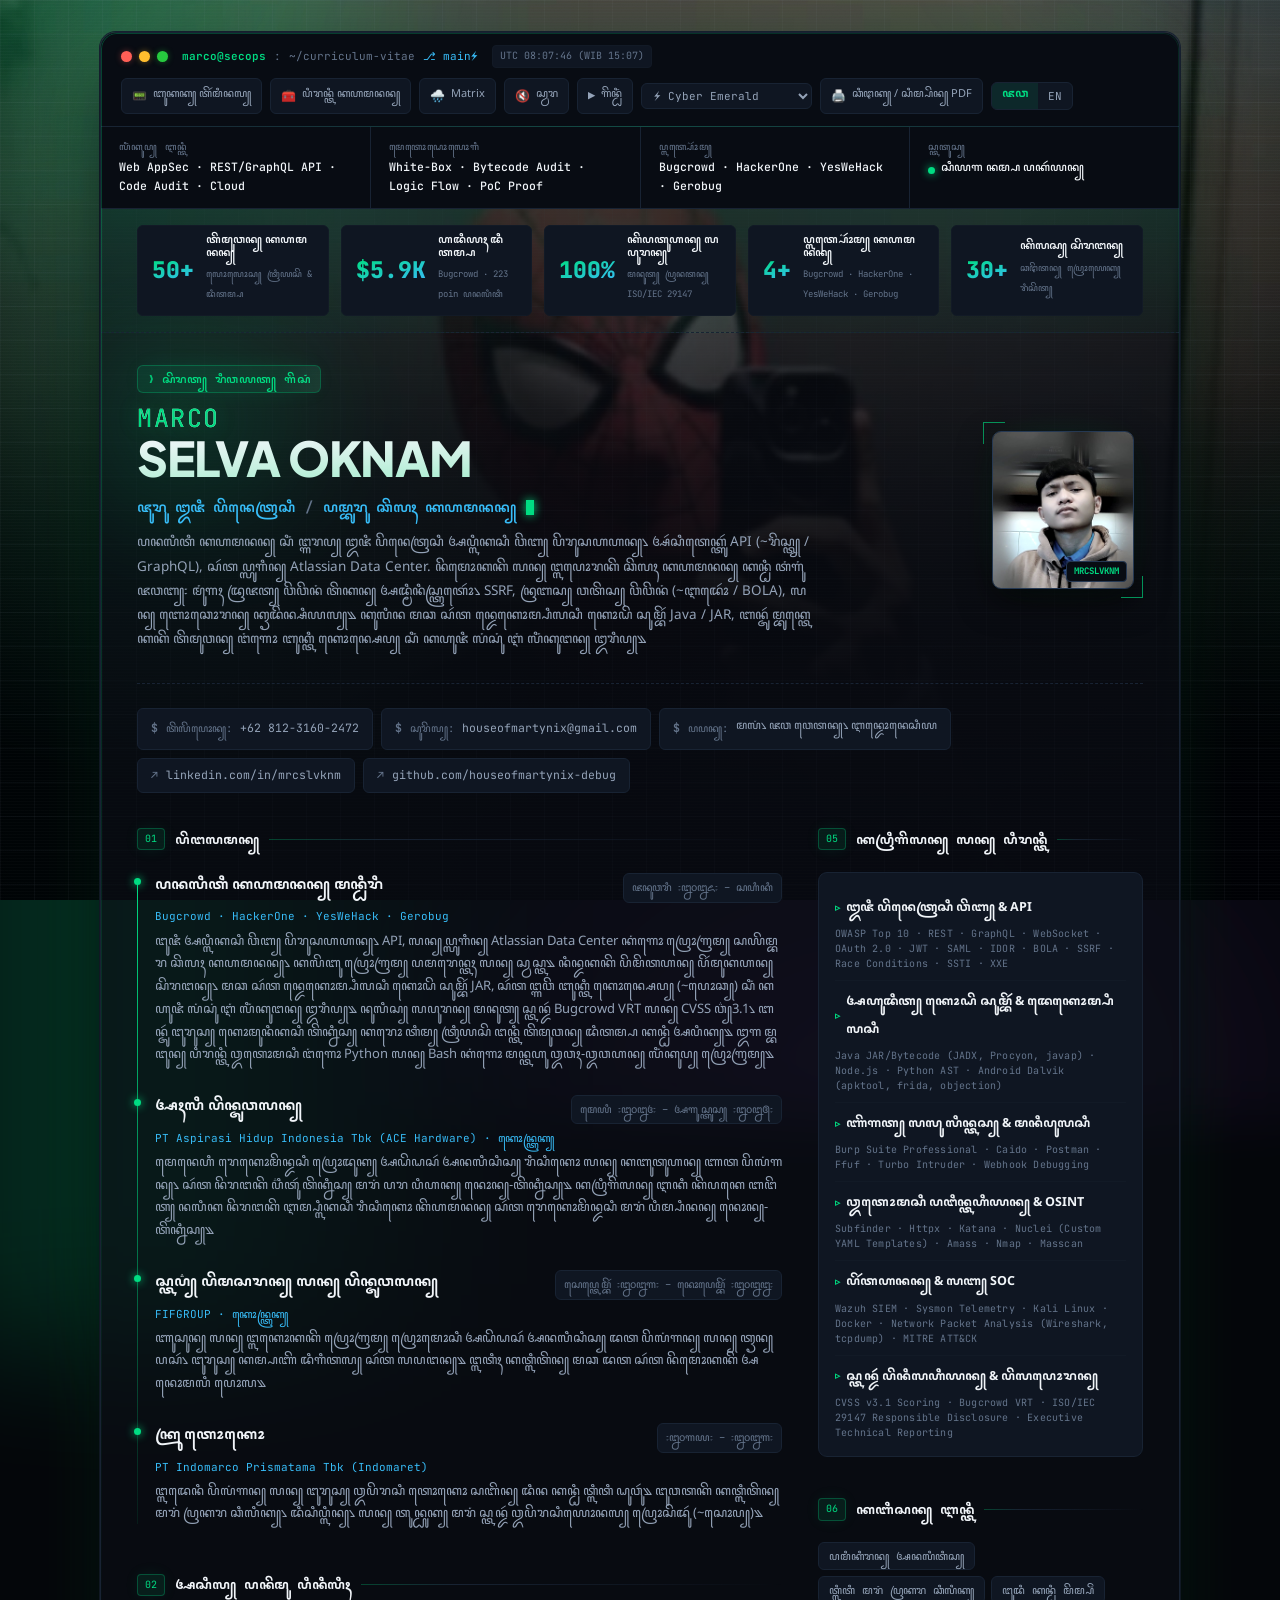
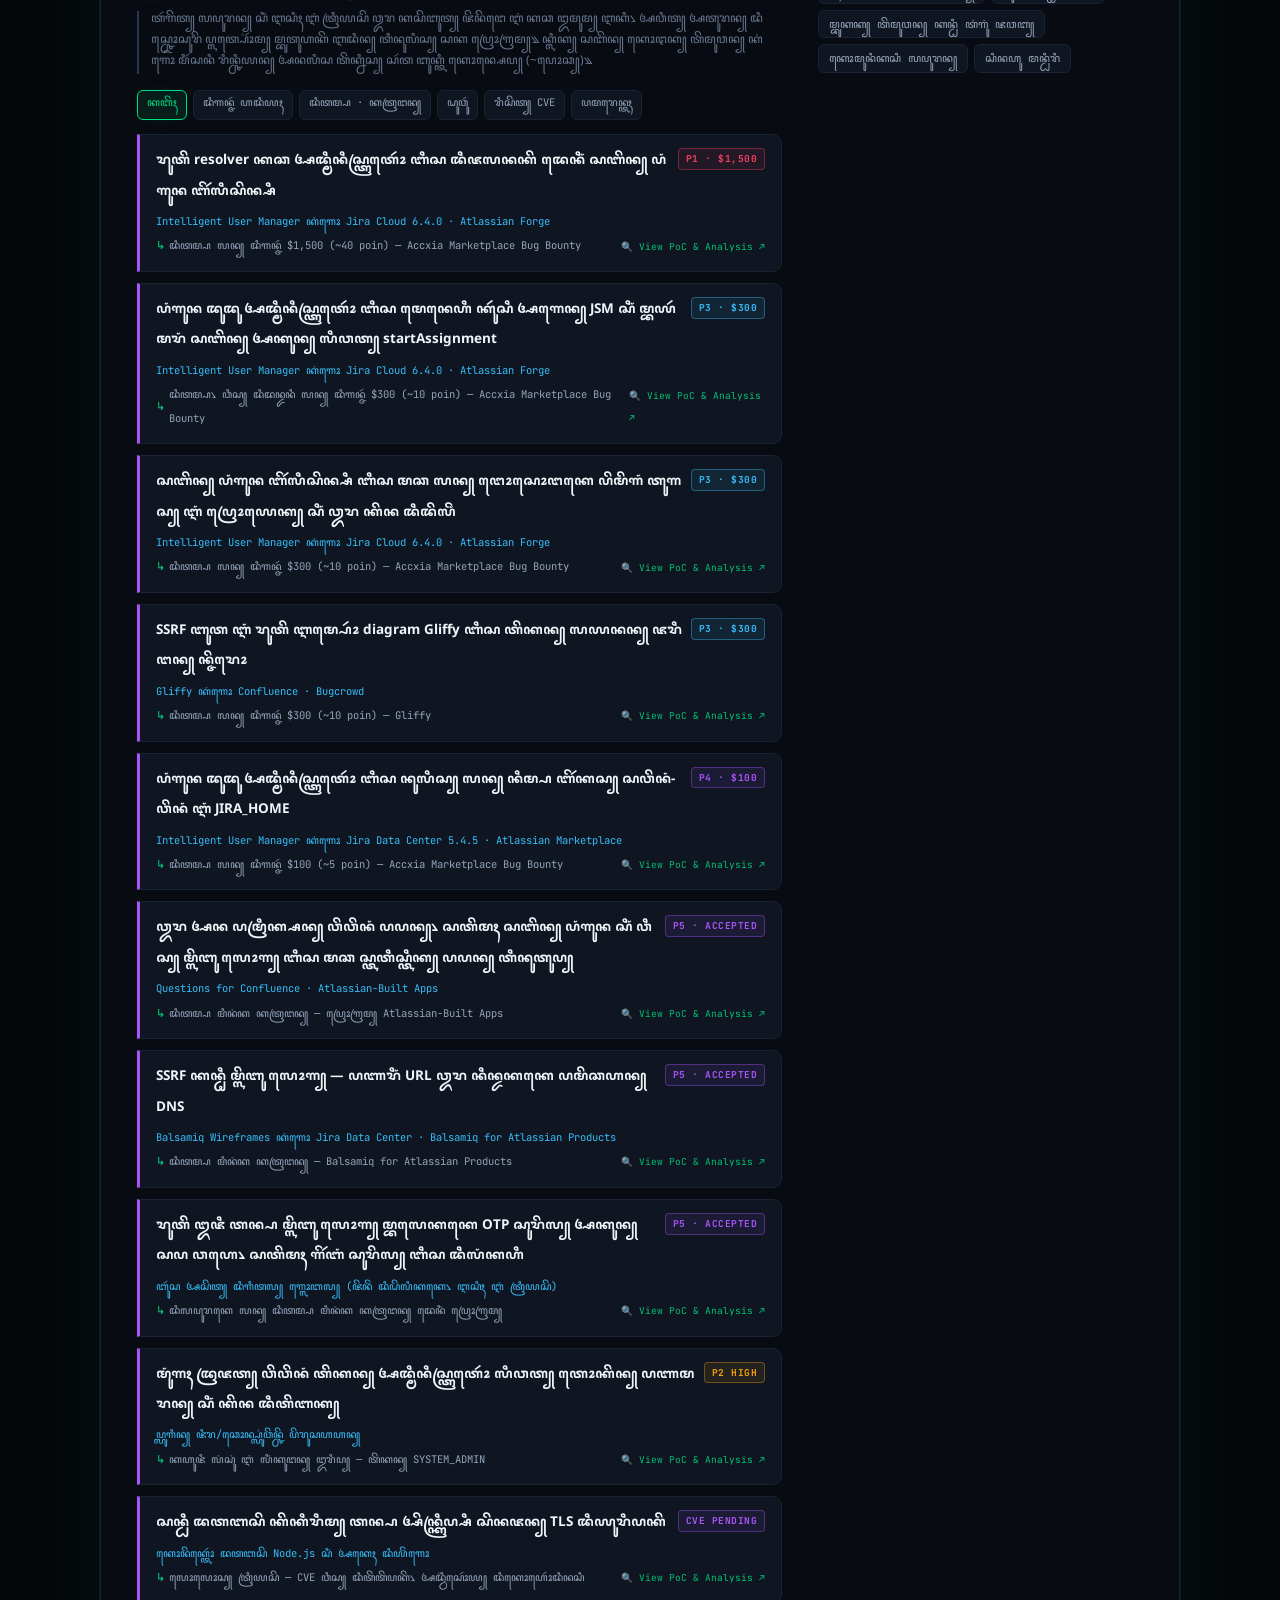
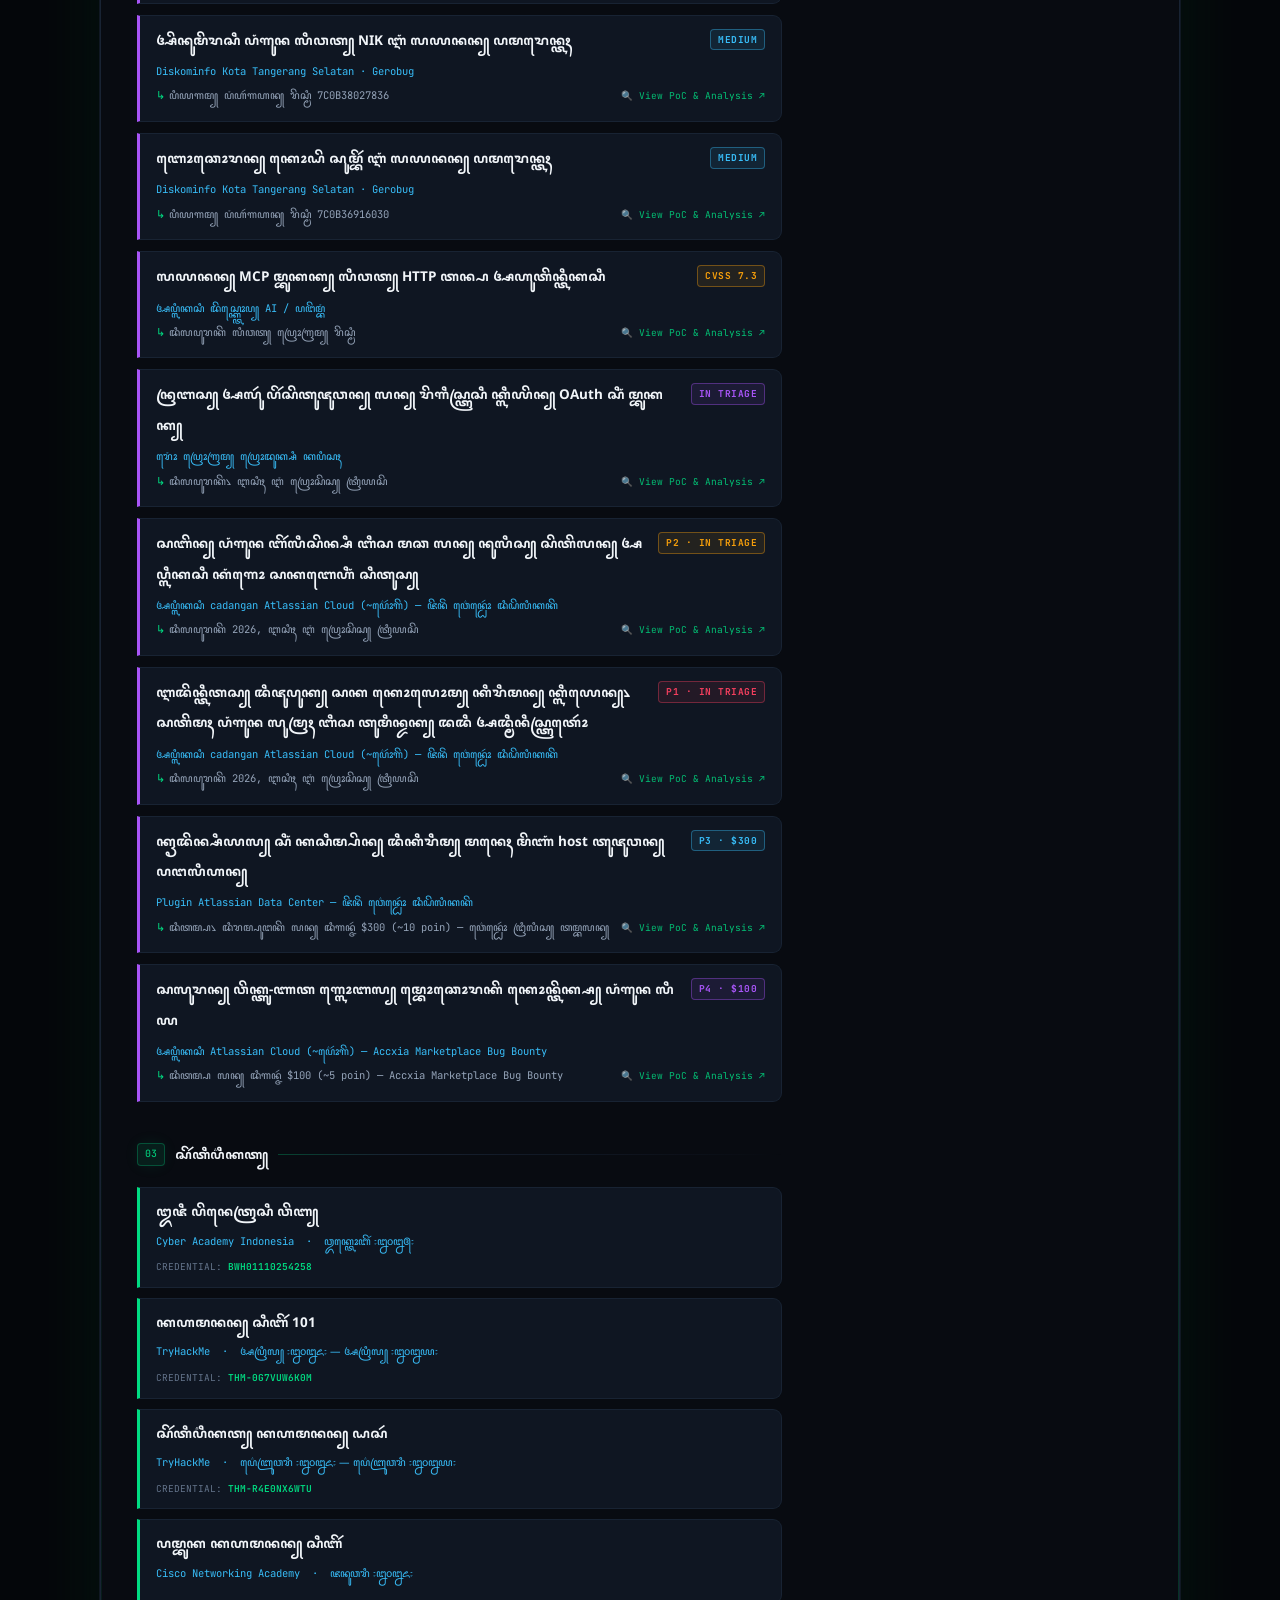
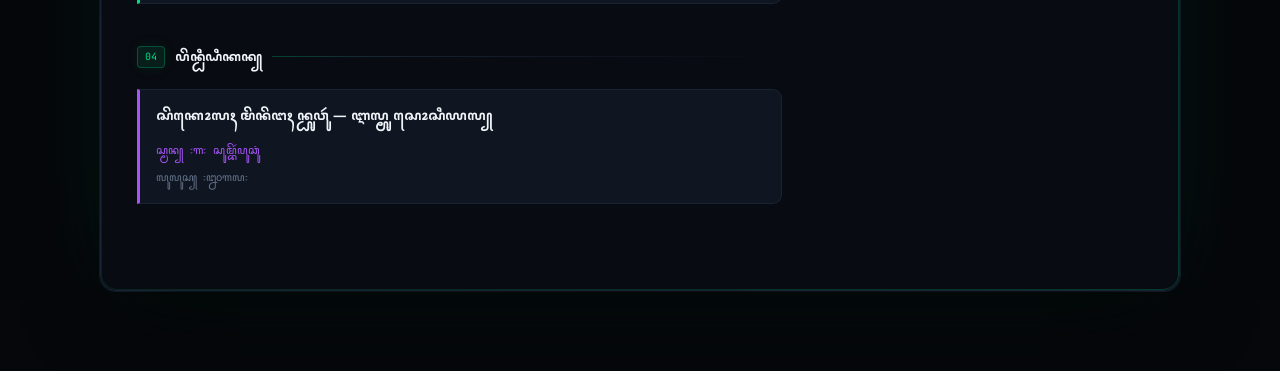
==== commit 80aeb1a4: "CV: update bounty totals to $5,900 / 223 points Refresh headline stats and README to the current pub" ====
--- a/index.html
+++ b/index.html
@@ -2003,10 +2003,10 @@
         </div>
       </div>
       <div class="stat-card">
-        <div class="stat-num">$3K</div>
+        <div class="stat-num">$5.9K</div>
         <div class="stat-info">
           <div class="stat-title jv">ꦲꦢꦶꦪꦃ ꦢꦶꦠꦩ꧀ꦥ</div>
-          <div class="stat-sub jv">Bugcrowd · 113 poin ꦥꦤꦭꦶꦠꦶ</div>
+          <div class="stat-sub jv">Bugcrowd · 223 poin ꦥꦤꦭꦶꦠꦶ</div>
         </div>
       </div>
       <div class="stat-card">
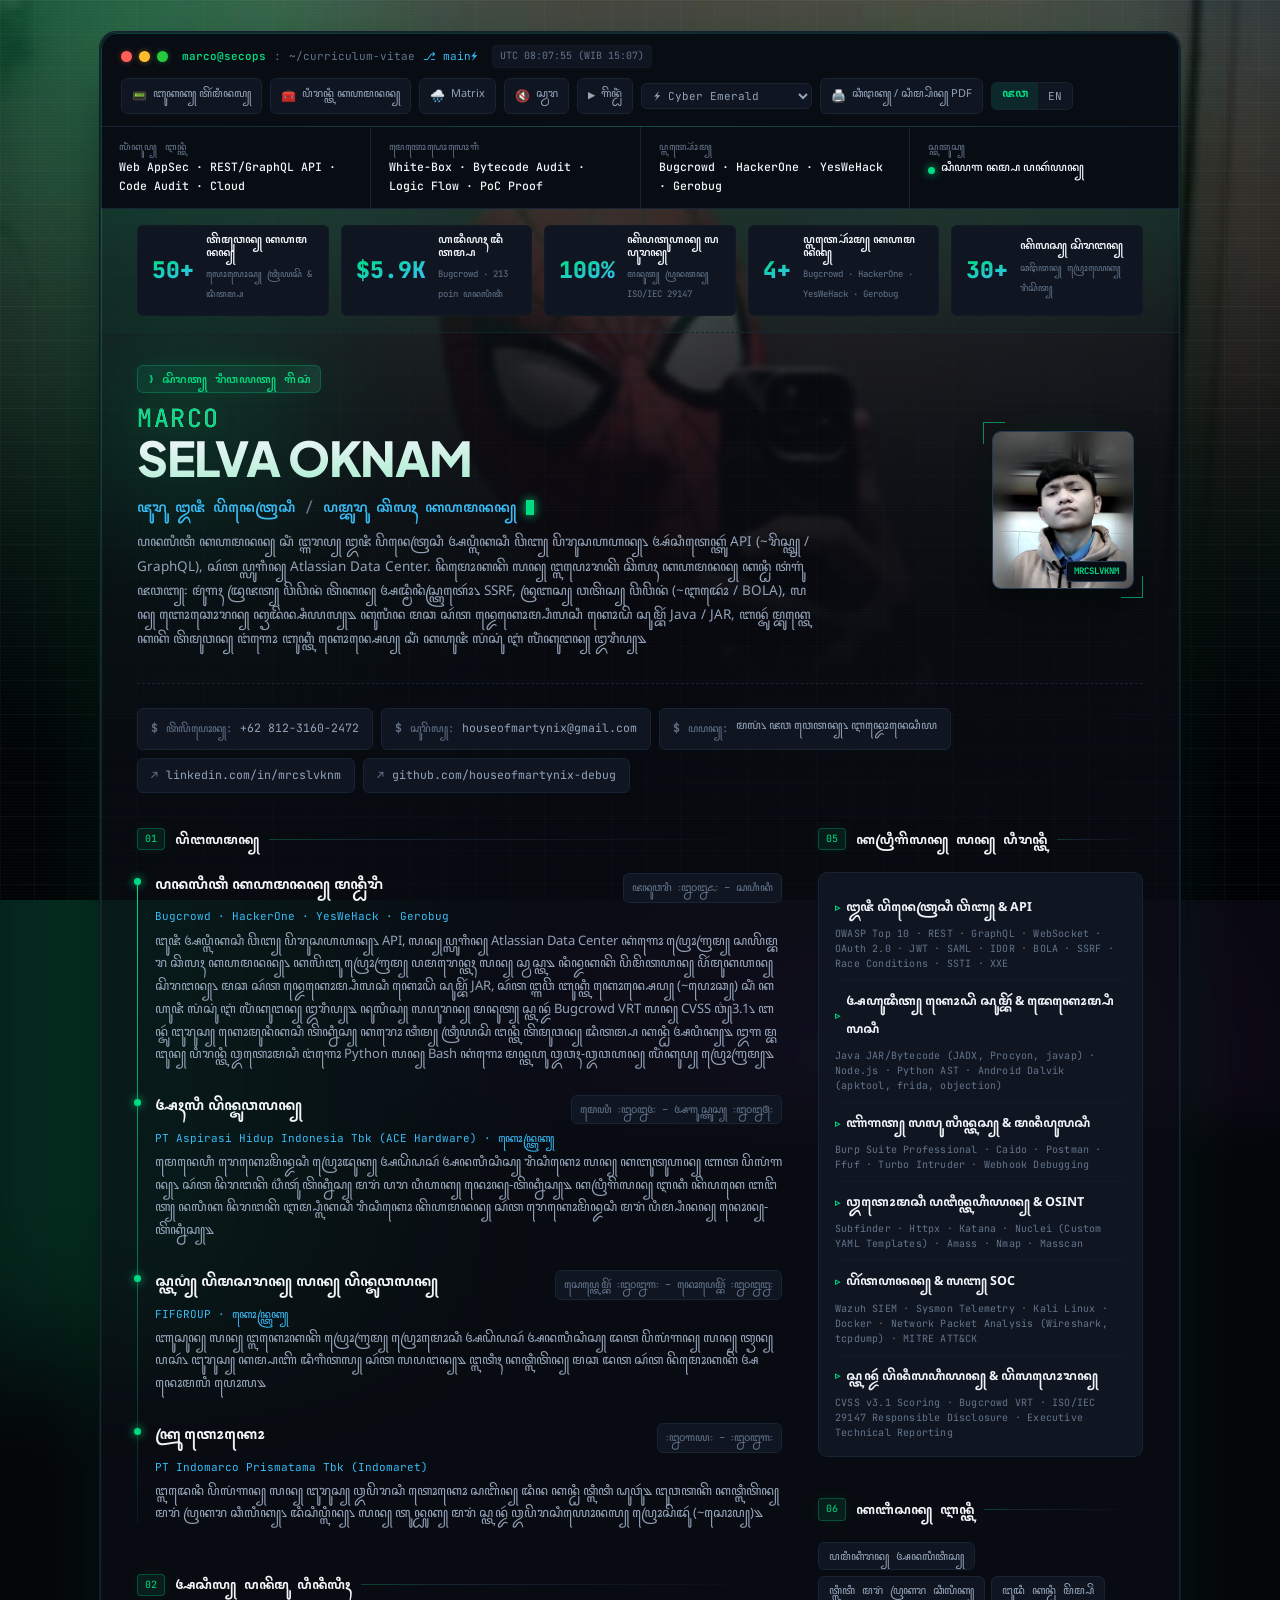
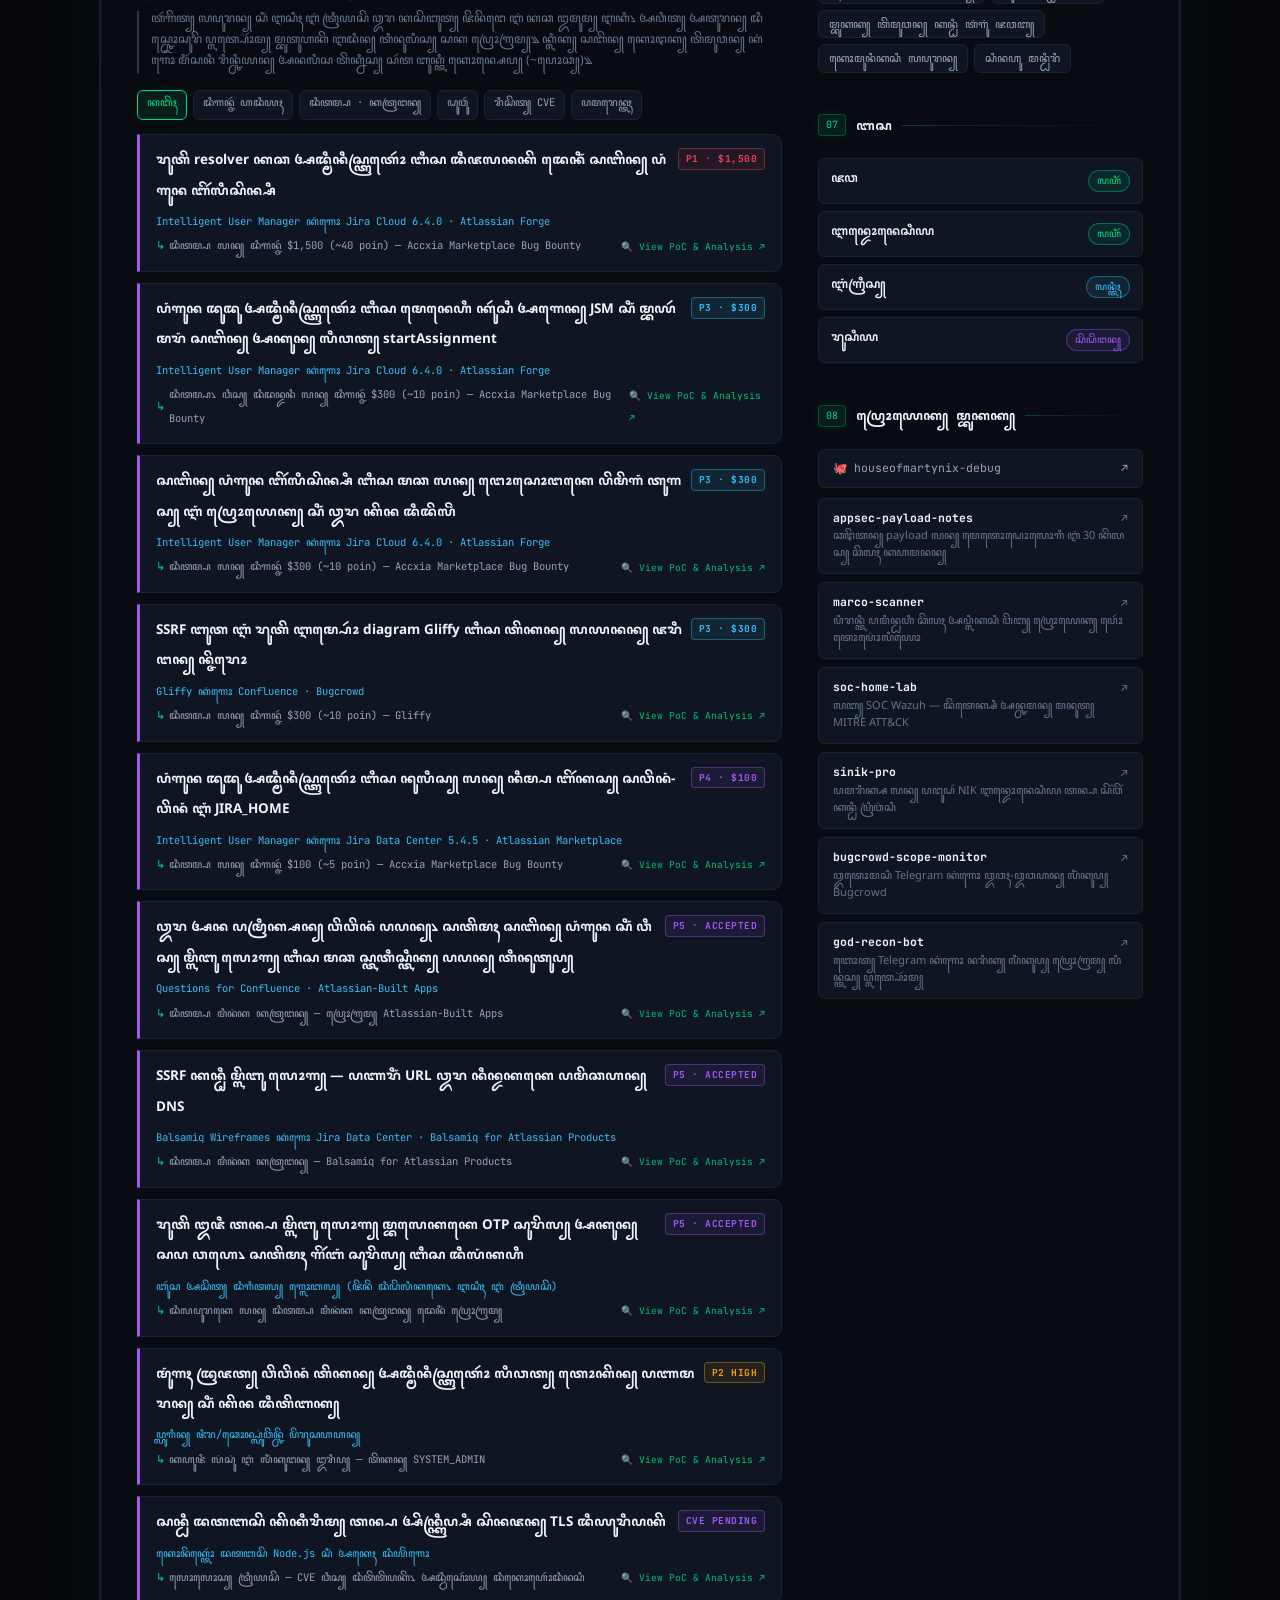
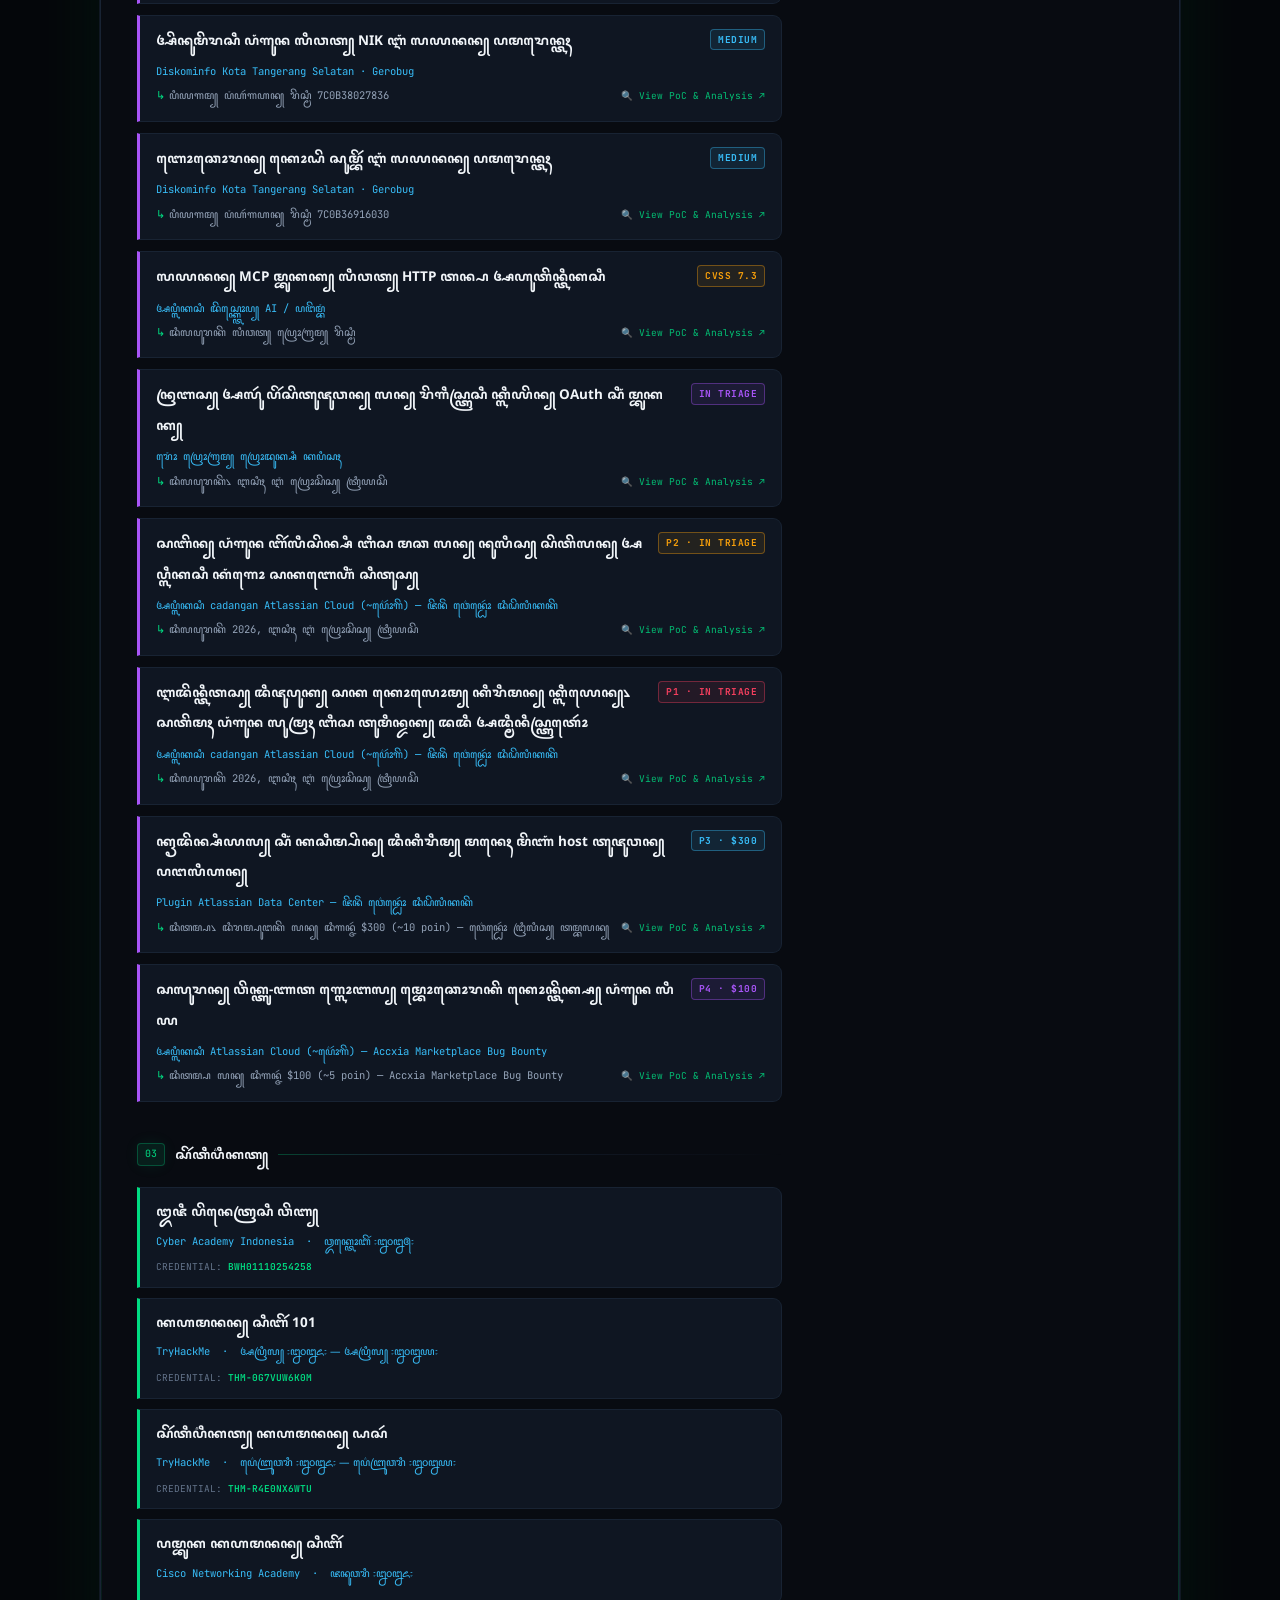
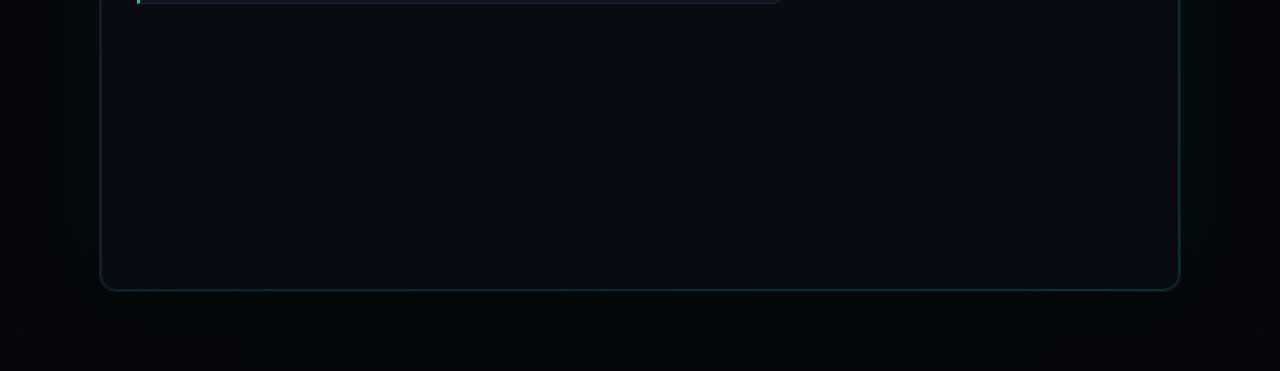
==== commit b2feed5f: "CV: correct points to 213 and paid-programme count to six Verified against the live Bugcrowd payment" ====
--- a/index.html
+++ b/index.html
@@ -2006,7 +2006,7 @@
         <div class="stat-num">$5.9K</div>
         <div class="stat-info">
           <div class="stat-title jv">ꦲꦢꦶꦪꦃ ꦢꦶꦠꦩ꧀ꦥ</div>
-          <div class="stat-sub jv">Bugcrowd · 223 poin ꦥꦤꦭꦶꦠꦶ</div>
+          <div class="stat-sub jv">Bugcrowd · 213 poin ꦥꦤꦭꦶꦠꦶ</div>
         </div>
       </div>
       <div class="stat-card">
